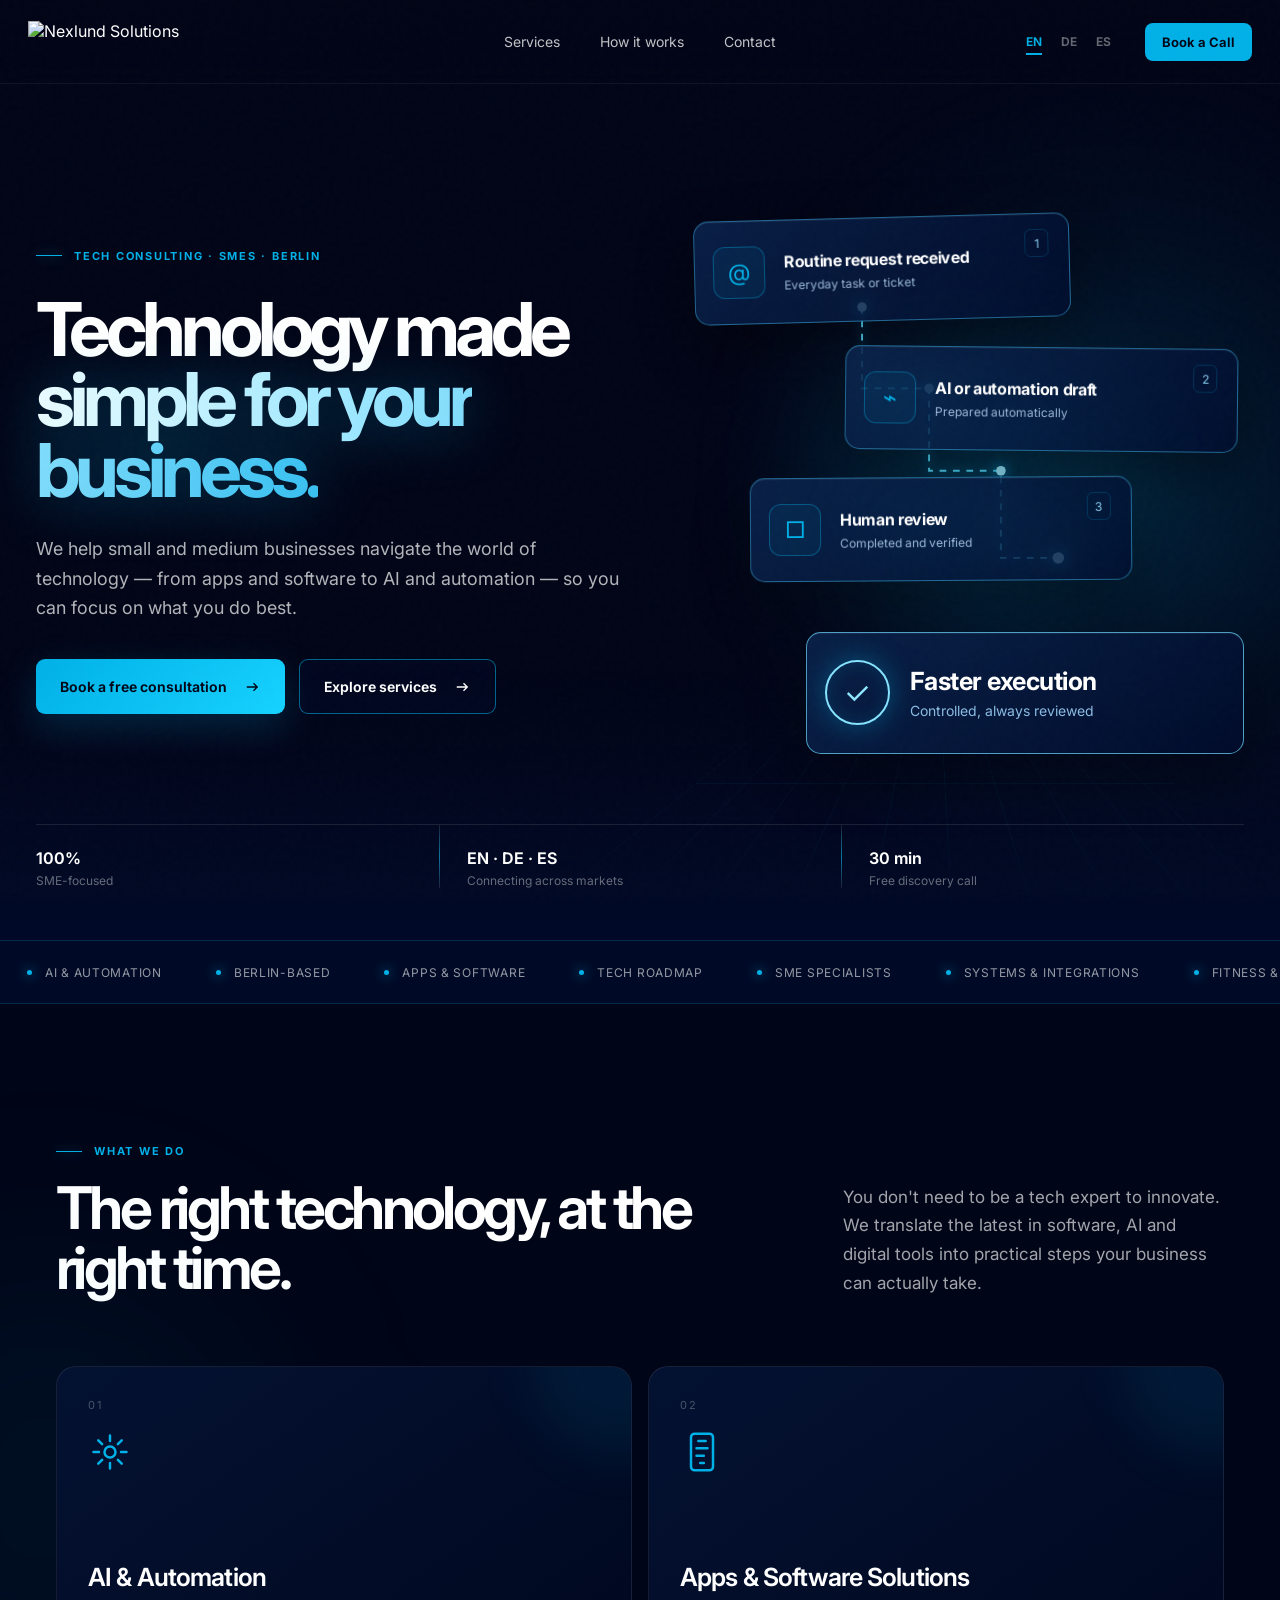
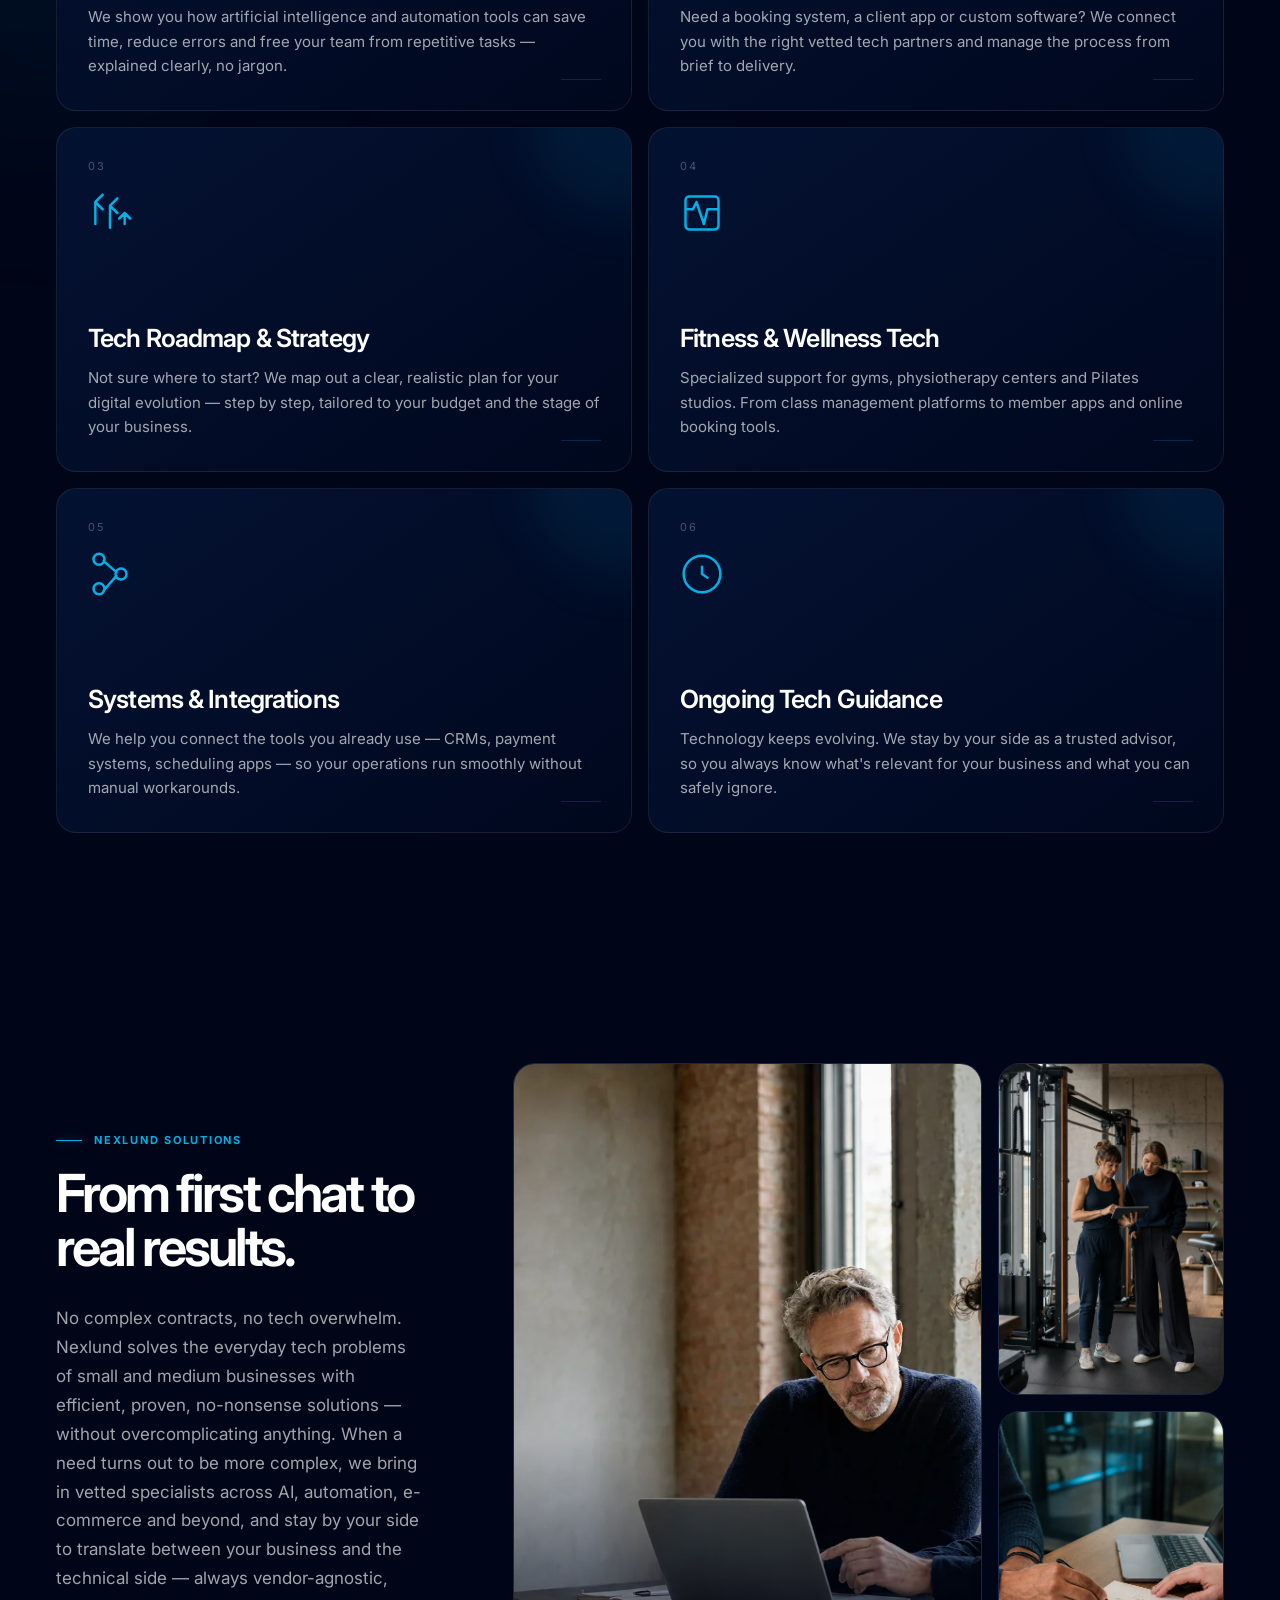
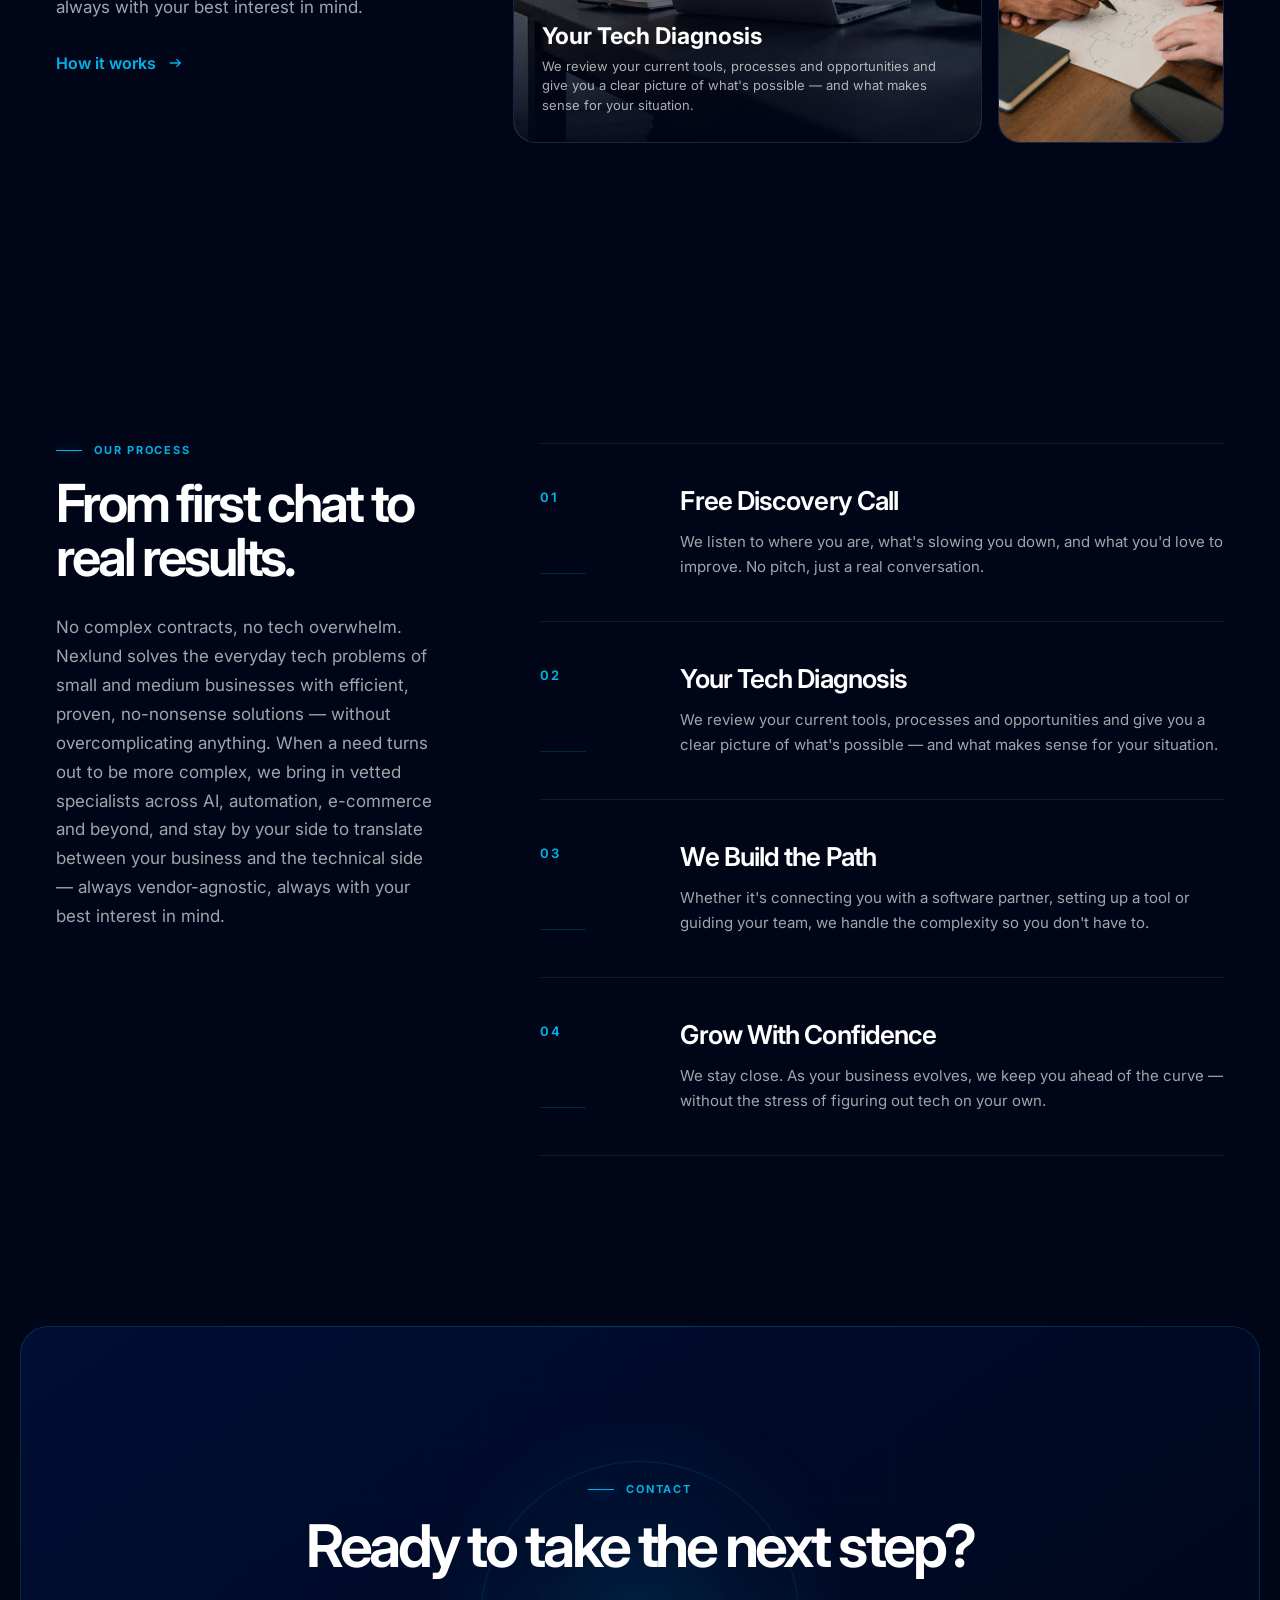
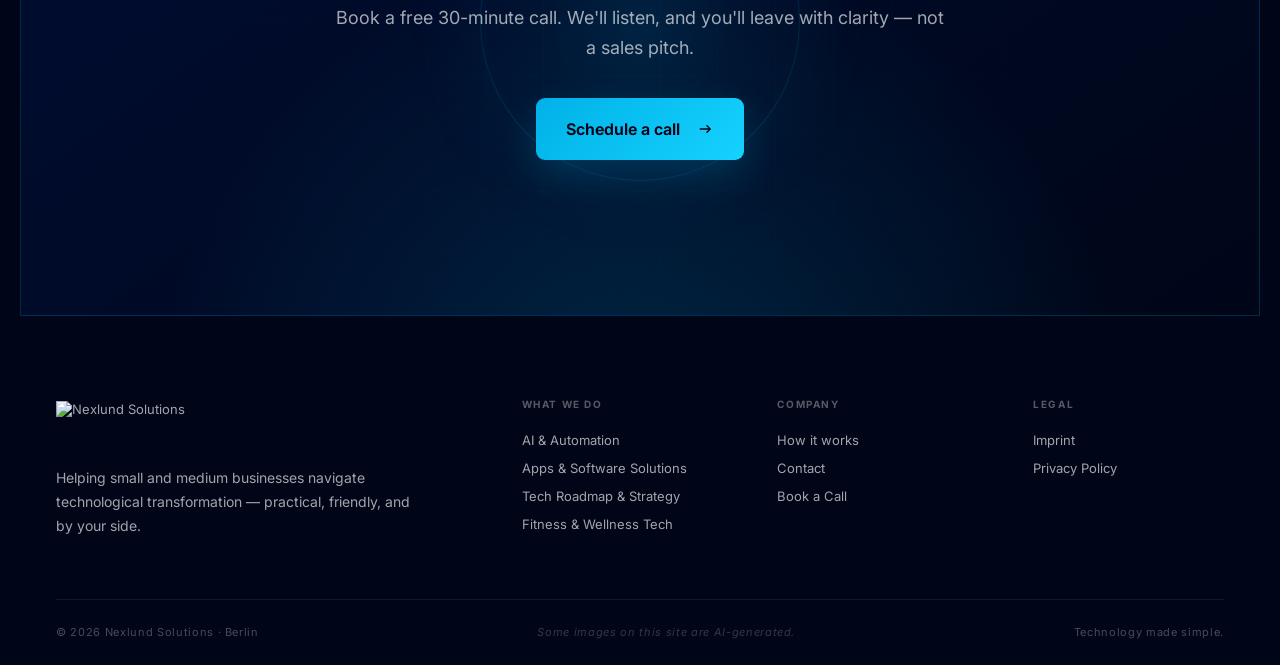
==== index.html @ fe83848e "Update index.html" ====
<!doctype html>
<html lang="en">
  <head>
    <!-- Single-file build: all redesign assets are embedded; the original repository logo remains at Images/Logo Nexlund.png. -->
    <meta charset="UTF-8" />
    <meta name="viewport" content="width=device-width, initial-scale=1.0" />
    <title>Nexlund Solutions — Technology made simple for your business.</title>
    <meta name="description" content="Tech consulting for small and medium businesses. From AI and automation to apps and software, we make technology simple for your business." />
    <meta property="og:type" content="website" />
    <meta property="og:url" content="https://www.nexlund.com/" />
    <meta property="og:title" content="Nexlund Solutions — Technology made simple for your business." />
    <meta property="og:description" content="We help small and medium businesses navigate the world of technology — from apps and software to AI and automation." />
    <meta property="og:image" content="https://www.nexlund.com/Images/Logo Nexlund.png" />
    <meta name="twitter:card" content="summary_large_image" />
    <meta name="twitter:image" content="https://www.nexlund.com/Images/Logo Nexlund.png" />
    <meta name="theme-color" content="#000517" />
    <link rel="icon" href="Images/Logo Nexlund.png" type="image/png" />
    <link rel="apple-touch-icon" href="Images/Logo Nexlund.png" />
    <link rel="preconnect" href="https://fonts.googleapis.com" />
    <link rel="preconnect" href="https://fonts.gstatic.com" crossorigin />
    <link href="https://fonts.googleapis.com/css2?family=Inter:wght@400;500;600;700&display=swap" rel="stylesheet" />
    <script type="module">
var e=(e,t)=>()=>(t||(e((t={exports:{}}).exports,t),e=null),t.exports);(function(){let e=document.createElement(`link`).relList;if(e&&e.supports&&e.supports(`modulepreload`))return;for(let e of document.querySelectorAll(`link[rel="modulepreload"]`))n(e);new MutationObserver(e=>{for(let t of e)if(t.type===`childList`)for(let e of t.addedNodes)e.tagName===`LINK`&&e.rel===`modulepreload`&&n(e)}).observe(document,{childList:!0,subtree:!0});function t(e){let t={};return e.integrity&&(t.integrity=e.integrity),e.referrerPolicy&&(t.referrerPolicy=e.referrerPolicy),e.crossOrigin===`use-credentials`?t.credentials=`include`:e.crossOrigin===`anonymous`?t.credentials=`omit`:t.credentials=`same-origin`,t}function n(e){if(e.ep)return;e.ep=!0;let n=t(e);fetch(e.href,n)}})();var t=e((e=>{var t=Symbol.for(`react.transitional.element`),n=Symbol.for(`react.portal`),r=Symbol.for(`react.fragment`),i=Symbol.for(`react.strict_mode`),a=Symbol.for(`react.profiler`),o=Symbol.for(`react.consumer`),s=Symbol.for(`react.context`),c=Symbol.for(`react.forward_ref`),l=Symbol.for(`react.suspense`),u=Symbol.for(`react.memo`),d=Symbol.for(`react.lazy`),f=Symbol.for(`react.activity`),p=Symbol.iterator;function m(e){return typeof e!=`object`||!e?null:(e=p&&e[p]||e[`@@iterator`],typeof e==`function`?e:null)}var h={isMounted:function(){return!1},enqueueForceUpdate:function(){},enqueueReplaceState:function(){},enqueueSetState:function(){}},g=Object.assign,_={};function v(e,t,n){this.props=e,this.context=t,this.refs=_,this.updater=n||h}v.prototype.isReactComponent={},v.prototype.setState=function(e,t){if(typeof e!=`object`&&typeof e!=`function`&&e!=null)throw Error(`takes an object of state variables to update or a function which returns an object of state variables.`);this.updater.enqueueSetState(this,e,t,`setState`)},v.prototype.forceUpdate=function(e){this.updater.enqueueForceUpdate(this,e,`forceUpdate`)};function y(){}y.prototype=v.prototype;function b(e,t,n){this.props=e,this.context=t,this.refs=_,this.updater=n||h}var x=b.prototype=new y;x.constructor=b,g(x,v.prototype),x.isPureReactComponent=!0;var ee=Array.isArray;function te(){}var S={H:null,A:null,T:null,S:null},ne=Object.prototype.hasOwnProperty;function re(e,n,r){var i=r.ref;return{$$typeof:t,type:e,key:n,ref:i===void 0?null:i,props:r}}function ie(e,t){return re(e.type,t,e.props)}function C(e){return typeof e==`object`&&!!e&&e.$$typeof===t}function ae(e){var t={"=":`=0`,":":`=2`};return`$`+e.replace(/[=:]/g,function(e){return t[e]})}var oe=/\/+/g;function se(e,t){return typeof e==`object`&&e&&e.key!=null?ae(``+e.key):t.toString(36)}function ce(e){switch(e.status){case`fulfilled`:return e.value;case`rejected`:throw e.reason;default:switch(typeof e.status==`string`?e.then(te,te):(e.status=`pending`,e.then(function(t){e.status===`pending`&&(e.status=`fulfilled`,e.value=t)},function(t){e.status===`pending`&&(e.status=`rejected`,e.reason=t)})),e.status){case`fulfilled`:return e.value;case`rejected`:throw e.reason}}throw e}function le(e,r,i,a,o){var s=typeof e;(s===`undefined`||s===`boolean`)&&(e=null);var c=!1;if(e===null)c=!0;else switch(s){case`bigint`:case`string`:case`number`:c=!0;break;case`object`:switch(e.$$typeof){case t:case n:c=!0;break;case d:return c=e._init,le(c(e._payload),r,i,a,o)}}if(c)return o=o(e),c=a===``?`.`+se(e,0):a,ee(o)?(i=``,c!=null&&(i=c.replace(oe,`$&/`)+`/`),le(o,r,i,``,function(e){return e})):o!=null&&(C(o)&&(o=ie(o,i+(o.key==null||e&&e.key===o.key?``:(``+o.key).replace(oe,`$&/`)+`/`)+c)),r.push(o)),1;c=0;var l=a===``?`.`:a+`:`;if(ee(e))for(var u=0;u<e.length;u++)a=e[u],s=l+se(a,u),c+=le(a,r,i,s,o);else if(u=m(e),typeof u==`function`)for(e=u.call(e),u=0;!(a=e.next()).done;)a=a.value,s=l+se(a,u++),c+=le(a,r,i,s,o);else if(s===`object`){if(typeof e.then==`function`)return le(ce(e),r,i,a,o);throw r=String(e),Error(`Objects are not valid as a React child (found: `+(r===`[object Object]`?`object with keys {`+Object.keys(e).join(`, `)+`}`:r)+`). If you meant to render a collection of children, use an array instead.`)}return c}function ue(e,t,n){if(e==null)return e;var r=[],i=0;return le(e,r,``,``,function(e){return t.call(n,e,i++)}),r}function de(e){if(e._status===-1){var t=e._result;t=t(),t.then(function(t){(e._status===0||e._status===-1)&&(e._status=1,e._result=t)},function(t){(e._status===0||e._status===-1)&&(e._status=2,e._result=t)}),e._status===-1&&(e._status=0,e._result=t)}if(e._status===1)return e._result.default;throw e._result}var w=typeof reportError==`function`?reportError:function(e){if(typeof window==`object`&&typeof window.ErrorEvent==`function`){var t=new window.ErrorEvent(`error`,{bubbles:!0,cancelable:!0,message:typeof e==`object`&&e&&typeof e.message==`string`?String(e.message):String(e),error:e});if(!window.dispatchEvent(t))return}else if(typeof process==`object`&&typeof process.emit==`function`){process.emit(`uncaughtException`,e);return}console.error(e)},T={map:ue,forEach:function(e,t,n){ue(e,function(){t.apply(this,arguments)},n)},count:function(e){var t=0;return ue(e,function(){t++}),t},toArray:function(e){return ue(e,function(e){return e})||[]},only:function(e){if(!C(e))throw Error(`React.Children.only expected to receive a single React element child.`);return e}};e.Activity=f,e.Children=T,e.Component=v,e.Fragment=r,e.Profiler=a,e.PureComponent=b,e.StrictMode=i,e.Suspense=l,e.__CLIENT_INTERNALS_DO_NOT_USE_OR_WARN_USERS_THEY_CANNOT_UPGRADE=S,e.__COMPILER_RUNTIME={__proto__:null,c:function(e){return S.H.useMemoCache(e)}},e.cache=function(e){return function(){return e.apply(null,arguments)}},e.cacheSignal=function(){return null},e.cloneElement=function(e,t,n){if(e==null)throw Error(`The argument must be a React element, but you passed `+e+`.`);var r=g({},e.props),i=e.key;if(t!=null)for(a in t.key!==void 0&&(i=``+t.key),t)!ne.call(t,a)||a===`key`||a===`__self`||a===`__source`||a===`ref`&&t.ref===void 0||(r[a]=t[a]);var a=arguments.length-2;if(a===1)r.children=n;else if(1<a){for(var o=Array(a),s=0;s<a;s++)o[s]=arguments[s+2];r.children=o}return re(e.type,i,r)},e.createContext=function(e){return e={$$typeof:s,_currentValue:e,_currentValue2:e,_threadCount:0,Provider:null,Consumer:null},e.Provider=e,e.Consumer={$$typeof:o,_context:e},e},e.createElement=function(e,t,n){var r,i={},a=null;if(t!=null)for(r in t.key!==void 0&&(a=``+t.key),t)ne.call(t,r)&&r!==`key`&&r!==`__self`&&r!==`__source`&&(i[r]=t[r]);var o=arguments.length-2;if(o===1)i.children=n;else if(1<o){for(var s=Array(o),c=0;c<o;c++)s[c]=arguments[c+2];i.children=s}if(e&&e.defaultProps)for(r in o=e.defaultProps,o)i[r]===void 0&&(i[r]=o[r]);return re(e,a,i)},e.createRef=function(){return{current:null}},e.forwardRef=function(e){return{$$typeof:c,render:e}},e.isValidElement=C,e.lazy=function(e){return{$$typeof:d,_payload:{_status:-1,_result:e},_init:de}},e.memo=function(e,t){return{$$typeof:u,type:e,compare:t===void 0?null:t}},e.startTransition=function(e){var t=S.T,n={};S.T=n;try{var r=e(),i=S.S;i!==null&&i(n,r),typeof r==`object`&&r&&typeof r.then==`function`&&r.then(te,w)}catch(e){w(e)}finally{t!==null&&n.types!==null&&(t.types=n.types),S.T=t}},e.unstable_useCacheRefresh=function(){return S.H.useCacheRefresh()},e.use=function(e){return S.H.use(e)},e.useActionState=function(e,t,n){return S.H.useActionState(e,t,n)},e.useCallback=function(e,t){return S.H.useCallback(e,t)},e.useContext=function(e){return S.H.useContext(e)},e.useDebugValue=function(){},e.useDeferredValue=function(e,t){return S.H.useDeferredValue(e,t)},e.useEffect=function(e,t){return S.H.useEffect(e,t)},e.useEffectEvent=function(e){return S.H.useEffectEvent(e)},e.useId=function(){return S.H.useId()},e.useImperativeHandle=function(e,t,n){return S.H.useImperativeHandle(e,t,n)},e.useInsertionEffect=function(e,t){return S.H.useInsertionEffect(e,t)},e.useLayoutEffect=function(e,t){return S.H.useLayoutEffect(e,t)},e.useMemo=function(e,t){return S.H.useMemo(e,t)},e.useOptimistic=function(e,t){return S.H.useOptimistic(e,t)},e.useReducer=function(e,t,n){return S.H.useReducer(e,t,n)},e.useRef=function(e){return S.H.useRef(e)},e.useState=function(e){return S.H.useState(e)},e.useSyncExternalStore=function(e,t,n){return S.H.useSyncExternalStore(e,t,n)},e.useTransition=function(){return S.H.useTransition()},e.version=`19.2.6`})),n=e(((e,n)=>{n.exports=t()})),r=e((e=>{function t(e,t){var n=e.length;e.push(t);a:for(;0<n;){var r=n-1>>>1,a=e[r];if(0<i(a,t))e[r]=t,e[n]=a,n=r;else break a}}function n(e){return e.length===0?null:e[0]}function r(e){if(e.length===0)return null;var t=e[0],n=e.pop();if(n!==t){e[0]=n;a:for(var r=0,a=e.length,o=a>>>1;r<o;){var s=2*(r+1)-1,c=e[s],l=s+1,u=e[l];if(0>i(c,n))l<a&&0>i(u,c)?(e[r]=u,e[l]=n,r=l):(e[r]=c,e[s]=n,r=s);else if(l<a&&0>i(u,n))e[r]=u,e[l]=n,r=l;else break a}}return t}function i(e,t){var n=e.sortIndex-t.sortIndex;return n===0?e.id-t.id:n}if(e.unstable_now=void 0,typeof performance==`object`&&typeof performance.now==`function`){var a=performance;e.unstable_now=function(){return a.now()}}else{var o=Date,s=o.now();e.unstable_now=function(){return o.now()-s}}var c=[],l=[],u=1,d=null,f=3,p=!1,m=!1,h=!1,g=!1,_=typeof setTimeout==`function`?setTimeout:null,v=typeof clearTimeout==`function`?clearTimeout:null,y=typeof setImmediate<`u`?setImmediate:null;function b(e){for(var i=n(l);i!==null;){if(i.callback===null)r(l);else if(i.startTime<=e)r(l),i.sortIndex=i.expirationTime,t(c,i);else break;i=n(l)}}function x(e){if(h=!1,b(e),!m)if(n(c)!==null)m=!0,ee||(ee=!0,C());else{var t=n(l);t!==null&&se(x,t.startTime-e)}}var ee=!1,te=-1,S=5,ne=-1;function re(){return g?!0:!(e.unstable_now()-ne<S)}function ie(){if(g=!1,ee){var t=e.unstable_now();ne=t;var i=!0;try{a:{m=!1,h&&(h=!1,v(te),te=-1),p=!0;var a=f;try{b:{for(b(t),d=n(c);d!==null&&!(d.expirationTime>t&&re());){var o=d.callback;if(typeof o==`function`){d.callback=null,f=d.priorityLevel;var s=o(d.expirationTime<=t);if(t=e.unstable_now(),typeof s==`function`){d.callback=s,b(t),i=!0;break b}d===n(c)&&r(c),b(t)}else r(c);d=n(c)}if(d!==null)i=!0;else{var u=n(l);u!==null&&se(x,u.startTime-t),i=!1}}break a}finally{d=null,f=a,p=!1}i=void 0}}finally{i?C():ee=!1}}}var C;if(typeof y==`function`)C=function(){y(ie)};else if(typeof MessageChannel<`u`){var ae=new MessageChannel,oe=ae.port2;ae.port1.onmessage=ie,C=function(){oe.postMessage(null)}}else C=function(){_(ie,0)};function se(t,n){te=_(function(){t(e.unstable_now())},n)}e.unstable_IdlePriority=5,e.unstable_ImmediatePriority=1,e.unstable_LowPriority=4,e.unstable_NormalPriority=3,e.unstable_Profiling=null,e.unstable_UserBlockingPriority=2,e.unstable_cancelCallback=function(e){e.callback=null},e.unstable_forceFrameRate=function(e){0>e||125<e?console.error(`forceFrameRate takes a positive int between 0 and 125, forcing frame rates higher than 125 fps is not supported`):S=0<e?Math.floor(1e3/e):5},e.unstable_getCurrentPriorityLevel=function(){return f},e.unstable_next=function(e){switch(f){case 1:case 2:case 3:var t=3;break;default:t=f}var n=f;f=t;try{return e()}finally{f=n}},e.unstable_requestPaint=function(){g=!0},e.unstable_runWithPriority=function(e,t){switch(e){case 1:case 2:case 3:case 4:case 5:break;default:e=3}var n=f;f=e;try{return t()}finally{f=n}},e.unstable_scheduleCallback=function(r,i,a){var o=e.unstable_now();switch(typeof a==`object`&&a?(a=a.delay,a=typeof a==`number`&&0<a?o+a:o):a=o,r){case 1:var s=-1;break;case 2:s=250;break;case 5:s=1073741823;break;case 4:s=1e4;break;default:s=5e3}return s=a+s,r={id:u++,callback:i,priorityLevel:r,startTime:a,expirationTime:s,sortIndex:-1},a>o?(r.sortIndex=a,t(l,r),n(c)===null&&r===n(l)&&(h?(v(te),te=-1):h=!0,se(x,a-o))):(r.sortIndex=s,t(c,r),m||p||(m=!0,ee||(ee=!0,C()))),r},e.unstable_shouldYield=re,e.unstable_wrapCallback=function(e){var t=f;return function(){var n=f;f=t;try{return e.apply(this,arguments)}finally{f=n}}}})),i=e(((e,t)=>{t.exports=r()})),a=e((e=>{var t=n();function r(e){var t=`https://react.dev/errors/`+e;if(1<arguments.length){t+=`?args[]=`+encodeURIComponent(arguments[1]);for(var n=2;n<arguments.length;n++)t+=`&args[]=`+encodeURIComponent(arguments[n])}return`Minified React error #`+e+`; visit `+t+` for the full message or use the non-minified dev environment for full errors and additional helpful warnings.`}function i(){}var a={d:{f:i,r:function(){throw Error(r(522))},D:i,C:i,L:i,m:i,X:i,S:i,M:i},p:0,findDOMNode:null},o=Symbol.for(`react.portal`);function s(e,t,n){var r=3<arguments.length&&arguments[3]!==void 0?arguments[3]:null;return{$$typeof:o,key:r==null?null:``+r,children:e,containerInfo:t,implementation:n}}var c=t.__CLIENT_INTERNALS_DO_NOT_USE_OR_WARN_USERS_THEY_CANNOT_UPGRADE;function l(e,t){if(e===`font`)return``;if(typeof t==`string`)return t===`use-credentials`?t:``}e.__DOM_INTERNALS_DO_NOT_USE_OR_WARN_USERS_THEY_CANNOT_UPGRADE=a,e.createPortal=function(e,t){var n=2<arguments.length&&arguments[2]!==void 0?arguments[2]:null;if(!t||t.nodeType!==1&&t.nodeType!==9&&t.nodeType!==11)throw Error(r(299));return s(e,t,null,n)},e.flushSync=function(e){var t=c.T,n=a.p;try{if(c.T=null,a.p=2,e)return e()}finally{c.T=t,a.p=n,a.d.f()}},e.preconnect=function(e,t){typeof e==`string`&&(t?(t=t.crossOrigin,t=typeof t==`string`?t===`use-credentials`?t:``:void 0):t=null,a.d.C(e,t))},e.prefetchDNS=function(e){typeof e==`string`&&a.d.D(e)},e.preinit=function(e,t){if(typeof e==`string`&&t&&typeof t.as==`string`){var n=t.as,r=l(n,t.crossOrigin),i=typeof t.integrity==`string`?t.integrity:void 0,o=typeof t.fetchPriority==`string`?t.fetchPriority:void 0;n===`style`?a.d.S(e,typeof t.precedence==`string`?t.precedence:void 0,{crossOrigin:r,integrity:i,fetchPriority:o}):n===`script`&&a.d.X(e,{crossOrigin:r,integrity:i,fetchPriority:o,nonce:typeof t.nonce==`string`?t.nonce:void 0})}},e.preinitModule=function(e,t){if(typeof e==`string`)if(typeof t==`object`&&t){if(t.as==null||t.as===`script`){var n=l(t.as,t.crossOrigin);a.d.M(e,{crossOrigin:n,integrity:typeof t.integrity==`string`?t.integrity:void 0,nonce:typeof t.nonce==`string`?t.nonce:void 0})}}else t??a.d.M(e)},e.preload=function(e,t){if(typeof e==`string`&&typeof t==`object`&&t&&typeof t.as==`string`){var n=t.as,r=l(n,t.crossOrigin);a.d.L(e,n,{crossOrigin:r,integrity:typeof t.integrity==`string`?t.integrity:void 0,nonce:typeof t.nonce==`string`?t.nonce:void 0,type:typeof t.type==`string`?t.type:void 0,fetchPriority:typeof t.fetchPriority==`string`?t.fetchPriority:void 0,referrerPolicy:typeof t.referrerPolicy==`string`?t.referrerPolicy:void 0,imageSrcSet:typeof t.imageSrcSet==`string`?t.imageSrcSet:void 0,imageSizes:typeof t.imageSizes==`string`?t.imageSizes:void 0,media:typeof t.media==`string`?t.media:void 0})}},e.preloadModule=function(e,t){if(typeof e==`string`)if(t){var n=l(t.as,t.crossOrigin);a.d.m(e,{as:typeof t.as==`string`&&t.as!==`script`?t.as:void 0,crossOrigin:n,integrity:typeof t.integrity==`string`?t.integrity:void 0})}else a.d.m(e)},e.requestFormReset=function(e){a.d.r(e)},e.unstable_batchedUpdates=function(e,t){return e(t)},e.useFormState=function(e,t,n){return c.H.useFormState(e,t,n)},e.useFormStatus=function(){return c.H.useHostTransitionStatus()},e.version=`19.2.6`})),o=e(((e,t)=>{function n(){if(!(typeof __REACT_DEVTOOLS_GLOBAL_HOOK__>`u`||typeof __REACT_DEVTOOLS_GLOBAL_HOOK__.checkDCE!=`function`))try{__REACT_DEVTOOLS_GLOBAL_HOOK__.checkDCE(n)}catch(e){console.error(e)}}n(),t.exports=a()})),s=e((e=>{var t=i(),r=n(),a=o();function s(e){var t=`https://react.dev/errors/`+e;if(1<arguments.length){t+=`?args[]=`+encodeURIComponent(arguments[1]);for(var n=2;n<arguments.length;n++)t+=`&args[]=`+encodeURIComponent(arguments[n])}return`Minified React error #`+e+`; visit `+t+` for the full message or use the non-minified dev environment for full errors and additional helpful warnings.`}function c(e){return!(!e||e.nodeType!==1&&e.nodeType!==9&&e.nodeType!==11)}function l(e){var t=e,n=e;if(e.alternate)for(;t.return;)t=t.return;else{e=t;do t=e,t.flags&4098&&(n=t.return),e=t.return;while(e)}return t.tag===3?n:null}function u(e){if(e.tag===13){var t=e.memoizedState;if(t===null&&(e=e.alternate,e!==null&&(t=e.memoizedState)),t!==null)return t.dehydrated}return null}function d(e){if(e.tag===31){var t=e.memoizedState;if(t===null&&(e=e.alternate,e!==null&&(t=e.memoizedState)),t!==null)return t.dehydrated}return null}function f(e){if(l(e)!==e)throw Error(s(188))}function p(e){var t=e.alternate;if(!t){if(t=l(e),t===null)throw Error(s(188));return t===e?e:null}for(var n=e,r=t;;){var i=n.return;if(i===null)break;var a=i.alternate;if(a===null){if(r=i.return,r!==null){n=r;continue}break}if(i.child===a.child){for(a=i.child;a;){if(a===n)return f(i),e;if(a===r)return f(i),t;a=a.sibling}throw Error(s(188))}if(n.return!==r.return)n=i,r=a;else{for(var o=!1,c=i.child;c;){if(c===n){o=!0,n=i,r=a;break}if(c===r){o=!0,r=i,n=a;break}c=c.sibling}if(!o){for(c=a.child;c;){if(c===n){o=!0,n=a,r=i;break}if(c===r){o=!0,r=a,n=i;break}c=c.sibling}if(!o)throw Error(s(189))}}if(n.alternate!==r)throw Error(s(190))}if(n.tag!==3)throw Error(s(188));return n.stateNode.current===n?e:t}function m(e){var t=e.tag;if(t===5||t===26||t===27||t===6)return e;for(e=e.child;e!==null;){if(t=m(e),t!==null)return t;e=e.sibling}return null}var h=Object.assign,g=Symbol.for(`react.element`),_=Symbol.for(`react.transitional.element`),v=Symbol.for(`react.portal`),y=Symbol.for(`react.fragment`),b=Symbol.for(`react.strict_mode`),x=Symbol.for(`react.profiler`),ee=Symbol.for(`react.consumer`),te=Symbol.for(`react.context`),S=Symbol.for(`react.forward_ref`),ne=Symbol.for(`react.suspense`),re=Symbol.for(`react.suspense_list`),ie=Symbol.for(`react.memo`),C=Symbol.for(`react.lazy`),ae=Symbol.for(`react.activity`),oe=Symbol.for(`react.memo_cache_sentinel`),se=Symbol.iterator;function ce(e){return typeof e!=`object`||!e?null:(e=se&&e[se]||e[`@@iterator`],typeof e==`function`?e:null)}var le=Symbol.for(`react.client.reference`);function ue(e){if(e==null)return null;if(typeof e==`function`)return e.$$typeof===le?null:e.displayName||e.name||null;if(typeof e==`string`)return e;switch(e){case y:return`Fragment`;case x:return`Profiler`;case b:return`StrictMode`;case ne:return`Suspense`;case re:return`SuspenseList`;case ae:return`Activity`}if(typeof e==`object`)switch(e.$$typeof){case v:return`Portal`;case te:return e.displayName||`Context`;case ee:return(e._context.displayName||`Context`)+`.Consumer`;case S:var t=e.render;return e=e.displayName,e||=(e=t.displayName||t.name||``,e===``?`ForwardRef`:`ForwardRef(`+e+`)`),e;case ie:return t=e.displayName||null,t===null?ue(e.type)||`Memo`:t;case C:t=e._payload,e=e._init;try{return ue(e(t))}catch{}}return null}var de=Array.isArray,w=r.__CLIENT_INTERNALS_DO_NOT_USE_OR_WARN_USERS_THEY_CANNOT_UPGRADE,T=a.__DOM_INTERNALS_DO_NOT_USE_OR_WARN_USERS_THEY_CANNOT_UPGRADE,fe={pending:!1,data:null,method:null,action:null},pe=[],me=-1;function he(e){return{current:e}}function E(e){0>me||(e.current=pe[me],pe[me]=null,me--)}function D(e,t){me++,pe[me]=e.current,e.current=t}var ge=he(null),_e=he(null),ve=he(null),ye=he(null);function be(e,t){switch(D(ve,t),D(_e,e),D(ge,null),t.nodeType){case 9:case 11:e=(e=t.documentElement)&&(e=e.namespaceURI)?Vd(e):0;break;default:if(e=t.tagName,t=t.namespaceURI)t=Vd(t),e=Hd(t,e);else switch(e){case`svg`:e=1;break;case`math`:e=2;break;default:e=0}}E(ge),D(ge,e)}function xe(){E(ge),E(_e),E(ve)}function Se(e){e.memoizedState!==null&&D(ye,e);var t=ge.current,n=Hd(t,e.type);t!==n&&(D(_e,e),D(ge,n))}function Ce(e){_e.current===e&&(E(ge),E(_e)),ye.current===e&&(E(ye),Qf._currentValue=fe)}var we,Te;function Ee(e){if(we===void 0)try{throw Error()}catch(e){var t=e.stack.trim().match(/\n( *(at )?)/);we=t&&t[1]||``,Te=-1<e.stack.indexOf(`
    at`)?` (<anonymous>)`:-1<e.stack.indexOf(`@`)?`@unknown:0:0`:``}return`
`+we+e+Te}var De=!1;function Oe(e,t){if(!e||De)return``;De=!0;var n=Error.prepareStackTrace;Error.prepareStackTrace=void 0;try{var r={DetermineComponentFrameRoot:function(){try{if(t){var n=function(){throw Error()};if(Object.defineProperty(n.prototype,`props`,{set:function(){throw Error()}}),typeof Reflect==`object`&&Reflect.construct){try{Reflect.construct(n,[])}catch(e){var r=e}Reflect.construct(e,[],n)}else{try{n.call()}catch(e){r=e}e.call(n.prototype)}}else{try{throw Error()}catch(e){r=e}(n=e())&&typeof n.catch==`function`&&n.catch(function(){})}}catch(e){if(e&&r&&typeof e.stack==`string`)return[e.stack,r.stack]}return[null,null]}};r.DetermineComponentFrameRoot.displayName=`DetermineComponentFrameRoot`;var i=Object.getOwnPropertyDescriptor(r.DetermineComponentFrameRoot,`name`);i&&i.configurable&&Object.defineProperty(r.DetermineComponentFrameRoot,`name`,{value:`DetermineComponentFrameRoot`});var a=r.DetermineComponentFrameRoot(),o=a[0],s=a[1];if(o&&s){var c=o.split(`
`),l=s.split(`
`);for(i=r=0;r<c.length&&!c[r].includes(`DetermineComponentFrameRoot`);)r++;for(;i<l.length&&!l[i].includes(`DetermineComponentFrameRoot`);)i++;if(r===c.length||i===l.length)for(r=c.length-1,i=l.length-1;1<=r&&0<=i&&c[r]!==l[i];)i--;for(;1<=r&&0<=i;r--,i--)if(c[r]!==l[i]){if(r!==1||i!==1)do if(r--,i--,0>i||c[r]!==l[i]){var u=`
`+c[r].replace(` at new `,` at `);return e.displayName&&u.includes(`<anonymous>`)&&(u=u.replace(`<anonymous>`,e.displayName)),u}while(1<=r&&0<=i);break}}}finally{De=!1,Error.prepareStackTrace=n}return(n=e?e.displayName||e.name:``)?Ee(n):``}function ke(e,t){switch(e.tag){case 26:case 27:case 5:return Ee(e.type);case 16:return Ee(`Lazy`);case 13:return e.child!==t&&t!==null?Ee(`Suspense Fallback`):Ee(`Suspense`);case 19:return Ee(`SuspenseList`);case 0:case 15:return Oe(e.type,!1);case 11:return Oe(e.type.render,!1);case 1:return Oe(e.type,!0);case 31:return Ee(`Activity`);default:return``}}function Ae(e){try{var t=``,n=null;do t+=ke(e,n),n=e,e=e.return;while(e);return t}catch(e){return`
Error generating stack: `+e.message+`
`+e.stack}}var je=Object.prototype.hasOwnProperty,Me=t.unstable_scheduleCallback,Ne=t.unstable_cancelCallback,Pe=t.unstable_shouldYield,Fe=t.unstable_requestPaint,Ie=t.unstable_now,Le=t.unstable_getCurrentPriorityLevel,Re=t.unstable_ImmediatePriority,ze=t.unstable_UserBlockingPriority,Be=t.unstable_NormalPriority,Ve=t.unstable_LowPriority,He=t.unstable_IdlePriority,Ue=t.log,We=t.unstable_setDisableYieldValue,Ge=null,Ke=null;function qe(e){if(typeof Ue==`function`&&We(e),Ke&&typeof Ke.setStrictMode==`function`)try{Ke.setStrictMode(Ge,e)}catch{}}var Je=Math.clz32?Math.clz32:Ze,Ye=Math.log,Xe=Math.LN2;function Ze(e){return e>>>=0,e===0?32:31-(Ye(e)/Xe|0)|0}var Qe=256,$e=262144,et=4194304;function tt(e){var t=e&42;if(t!==0)return t;switch(e&-e){case 1:return 1;case 2:return 2;case 4:return 4;case 8:return 8;case 16:return 16;case 32:return 32;case 64:return 64;case 128:return 128;case 256:case 512:case 1024:case 2048:case 4096:case 8192:case 16384:case 32768:case 65536:case 131072:return e&261888;case 262144:case 524288:case 1048576:case 2097152:return e&3932160;case 4194304:case 8388608:case 16777216:case 33554432:return e&62914560;case 67108864:return 67108864;case 134217728:return 134217728;case 268435456:return 268435456;case 536870912:return 536870912;case 1073741824:return 0;default:return e}}function nt(e,t,n){var r=e.pendingLanes;if(r===0)return 0;var i=0,a=e.suspendedLanes,o=e.pingedLanes;e=e.warmLanes;var s=r&134217727;return s===0?(s=r&~a,s===0?o===0?n||(n=r&~e,n!==0&&(i=tt(n))):i=tt(o):i=tt(s)):(r=s&~a,r===0?(o&=s,o===0?n||(n=s&~e,n!==0&&(i=tt(n))):i=tt(o)):i=tt(r)),i===0?0:t!==0&&t!==i&&(t&a)===0&&(a=i&-i,n=t&-t,a>=n||a===32&&n&4194048)?t:i}function rt(e,t){return(e.pendingLanes&~(e.suspendedLanes&~e.pingedLanes)&t)===0}function it(e,t){switch(e){case 1:case 2:case 4:case 8:case 64:return t+250;case 16:case 32:case 128:case 256:case 512:case 1024:case 2048:case 4096:case 8192:case 16384:case 32768:case 65536:case 131072:case 262144:case 524288:case 1048576:case 2097152:return t+5e3;case 4194304:case 8388608:case 16777216:case 33554432:return-1;case 67108864:case 134217728:case 268435456:case 536870912:case 1073741824:return-1;default:return-1}}function at(){var e=et;return et<<=1,!(et&62914560)&&(et=4194304),e}function ot(e){for(var t=[],n=0;31>n;n++)t.push(e);return t}function st(e,t){e.pendingLanes|=t,t!==268435456&&(e.suspendedLanes=0,e.pingedLanes=0,e.warmLanes=0)}function ct(e,t,n,r,i,a){var o=e.pendingLanes;e.pendingLanes=n,e.suspendedLanes=0,e.pingedLanes=0,e.warmLanes=0,e.expiredLanes&=n,e.entangledLanes&=n,e.errorRecoveryDisabledLanes&=n,e.shellSuspendCounter=0;var s=e.entanglements,c=e.expirationTimes,l=e.hiddenUpdates;for(n=o&~n;0<n;){var u=31-Je(n),d=1<<u;s[u]=0,c[u]=-1;var f=l[u];if(f!==null)for(l[u]=null,u=0;u<f.length;u++){var p=f[u];p!==null&&(p.lane&=-536870913)}n&=~d}r!==0&&lt(e,r,0),a!==0&&i===0&&e.tag!==0&&(e.suspendedLanes|=a&~(o&~t))}function lt(e,t,n){e.pendingLanes|=t,e.suspendedLanes&=~t;var r=31-Je(t);e.entangledLanes|=t,e.entanglements[r]=e.entanglements[r]|1073741824|n&261930}function ut(e,t){var n=e.entangledLanes|=t;for(e=e.entanglements;n;){var r=31-Je(n),i=1<<r;i&t|e[r]&t&&(e[r]|=t),n&=~i}}function dt(e,t){var n=t&-t;return n=n&42?1:ft(n),(n&(e.suspendedLanes|t))===0?n:0}function ft(e){switch(e){case 2:e=1;break;case 8:e=4;break;case 32:e=16;break;case 256:case 512:case 1024:case 2048:case 4096:case 8192:case 16384:case 32768:case 65536:case 131072:case 262144:case 524288:case 1048576:case 2097152:case 4194304:case 8388608:case 16777216:case 33554432:e=128;break;case 268435456:e=134217728;break;default:e=0}return e}function pt(e){return e&=-e,2<e?8<e?e&134217727?32:268435456:8:2}function mt(){var e=T.p;return e===0?(e=window.event,e===void 0?32:mp(e.type)):e}function ht(e,t){var n=T.p;try{return T.p=e,t()}finally{T.p=n}}var gt=Math.random().toString(36).slice(2),_t=`__reactFiber$`+gt,vt=`__reactProps$`+gt,yt=`__reactContainer$`+gt,bt=`__reactEvents$`+gt,xt=`__reactListeners$`+gt,St=`__reactHandles$`+gt,Ct=`__reactResources$`+gt,wt=`__reactMarker$`+gt;function Tt(e){delete e[_t],delete e[vt],delete e[bt],delete e[xt],delete e[St]}function Et(e){var t=e[_t];if(t)return t;for(var n=e.parentNode;n;){if(t=n[yt]||n[_t]){if(n=t.alternate,t.child!==null||n!==null&&n.child!==null)for(e=df(e);e!==null;){if(n=e[_t])return n;e=df(e)}return t}e=n,n=e.parentNode}return null}function Dt(e){if(e=e[_t]||e[yt]){var t=e.tag;if(t===5||t===6||t===13||t===31||t===26||t===27||t===3)return e}return null}function Ot(e){var t=e.tag;if(t===5||t===26||t===27||t===6)return e.stateNode;throw Error(s(33))}function kt(e){var t=e[Ct];return t||=e[Ct]={hoistableStyles:new Map,hoistableScripts:new Map},t}function O(e){e[wt]=!0}var At=new Set,jt={};function Mt(e,t){Nt(e,t),Nt(e+`Capture`,t)}function Nt(e,t){for(jt[e]=t,e=0;e<t.length;e++)At.add(t[e])}var Pt=RegExp(`^[:A-Z_a-z\\u00C0-\\u00D6\\u00D8-\\u00F6\\u00F8-\\u02FF\\u0370-\\u037D\\u037F-\\u1FFF\\u200C-\\u200D\\u2070-\\u218F\\u2C00-\\u2FEF\\u3001-\\uD7FF\\uF900-\\uFDCF\\uFDF0-\\uFFFD][:A-Z_a-z\\u00C0-\\u00D6\\u00D8-\\u00F6\\u00F8-\\u02FF\\u0370-\\u037D\\u037F-\\u1FFF\\u200C-\\u200D\\u2070-\\u218F\\u2C00-\\u2FEF\\u3001-\\uD7FF\\uF900-\\uFDCF\\uFDF0-\\uFFFD\\-.0-9\\u00B7\\u0300-\\u036F\\u203F-\\u2040]*$`),Ft={},It={};function Lt(e){return je.call(It,e)?!0:je.call(Ft,e)?!1:Pt.test(e)?It[e]=!0:(Ft[e]=!0,!1)}function Rt(e,t,n){if(Lt(t))if(n===null)e.removeAttribute(t);else{switch(typeof n){case`undefined`:case`function`:case`symbol`:e.removeAttribute(t);return;case`boolean`:var r=t.toLowerCase().slice(0,5);if(r!==`data-`&&r!==`aria-`){e.removeAttribute(t);return}}e.setAttribute(t,``+n)}}function zt(e,t,n){if(n===null)e.removeAttribute(t);else{switch(typeof n){case`undefined`:case`function`:case`symbol`:case`boolean`:e.removeAttribute(t);return}e.setAttribute(t,``+n)}}function Bt(e,t,n,r){if(r===null)e.removeAttribute(n);else{switch(typeof r){case`undefined`:case`function`:case`symbol`:case`boolean`:e.removeAttribute(n);return}e.setAttributeNS(t,n,``+r)}}function Vt(e){switch(typeof e){case`bigint`:case`boolean`:case`number`:case`string`:case`undefined`:return e;case`object`:return e;default:return``}}function Ht(e){var t=e.type;return(e=e.nodeName)&&e.toLowerCase()===`input`&&(t===`checkbox`||t===`radio`)}function Ut(e,t,n){var r=Object.getOwnPropertyDescriptor(e.constructor.prototype,t);if(!e.hasOwnProperty(t)&&r!==void 0&&typeof r.get==`function`&&typeof r.set==`function`){var i=r.get,a=r.set;return Object.defineProperty(e,t,{configurable:!0,get:function(){return i.call(this)},set:function(e){n=``+e,a.call(this,e)}}),Object.defineProperty(e,t,{enumerable:r.enumerable}),{getValue:function(){return n},setValue:function(e){n=``+e},stopTracking:function(){e._valueTracker=null,delete e[t]}}}}function Wt(e){if(!e._valueTracker){var t=Ht(e)?`checked`:`value`;e._valueTracker=Ut(e,t,``+e[t])}}function Gt(e){if(!e)return!1;var t=e._valueTracker;if(!t)return!0;var n=t.getValue(),r=``;return e&&(r=Ht(e)?e.checked?`true`:`false`:e.value),e=r,e===n?!1:(t.setValue(e),!0)}function Kt(e){if(e||=typeof document<`u`?document:void 0,e===void 0)return null;try{return e.activeElement||e.body}catch{return e.body}}var qt=/[\n"\\]/g;function Jt(e){return e.replace(qt,function(e){return`\\`+e.charCodeAt(0).toString(16)+` `})}function Yt(e,t,n,r,i,a,o,s){e.name=``,o!=null&&typeof o!=`function`&&typeof o!=`symbol`&&typeof o!=`boolean`?e.type=o:e.removeAttribute(`type`),t==null?o!==`submit`&&o!==`reset`||e.removeAttribute(`value`):o===`number`?(t===0&&e.value===``||e.value!=t)&&(e.value=``+Vt(t)):e.value!==``+Vt(t)&&(e.value=``+Vt(t)),t==null?n==null?r!=null&&e.removeAttribute(`value`):Zt(e,o,Vt(n)):Zt(e,o,Vt(t)),i==null&&a!=null&&(e.defaultChecked=!!a),i!=null&&(e.checked=i&&typeof i!=`function`&&typeof i!=`symbol`),s!=null&&typeof s!=`function`&&typeof s!=`symbol`&&typeof s!=`boolean`?e.name=``+Vt(s):e.removeAttribute(`name`)}function Xt(e,t,n,r,i,a,o,s){if(a!=null&&typeof a!=`function`&&typeof a!=`symbol`&&typeof a!=`boolean`&&(e.type=a),t!=null||n!=null){if(!(a!==`submit`&&a!==`reset`||t!=null)){Wt(e);return}n=n==null?``:``+Vt(n),t=t==null?n:``+Vt(t),s||t===e.value||(e.value=t),e.defaultValue=t}r??=i,r=typeof r!=`function`&&typeof r!=`symbol`&&!!r,e.checked=s?e.checked:!!r,e.defaultChecked=!!r,o!=null&&typeof o!=`function`&&typeof o!=`symbol`&&typeof o!=`boolean`&&(e.name=o),Wt(e)}function Zt(e,t,n){t===`number`&&Kt(e.ownerDocument)===e||e.defaultValue===``+n||(e.defaultValue=``+n)}function Qt(e,t,n,r){if(e=e.options,t){t={};for(var i=0;i<n.length;i++)t[`$`+n[i]]=!0;for(n=0;n<e.length;n++)i=t.hasOwnProperty(`$`+e[n].value),e[n].selected!==i&&(e[n].selected=i),i&&r&&(e[n].defaultSelected=!0)}else{for(n=``+Vt(n),t=null,i=0;i<e.length;i++){if(e[i].value===n){e[i].selected=!0,r&&(e[i].defaultSelected=!0);return}t!==null||e[i].disabled||(t=e[i])}t!==null&&(t.selected=!0)}}function $t(e,t,n){if(t!=null&&(t=``+Vt(t),t!==e.value&&(e.value=t),n==null)){e.defaultValue!==t&&(e.defaultValue=t);return}e.defaultValue=n==null?``:``+Vt(n)}function en(e,t,n,r){if(t==null){if(r!=null){if(n!=null)throw Error(s(92));if(de(r)){if(1<r.length)throw Error(s(93));r=r[0]}n=r}n??=``,t=n}n=Vt(t),e.defaultValue=n,r=e.textContent,r===n&&r!==``&&r!==null&&(e.value=r),Wt(e)}function tn(e,t){if(t){var n=e.firstChild;if(n&&n===e.lastChild&&n.nodeType===3){n.nodeValue=t;return}}e.textContent=t}var nn=new Set(`animationIterationCount aspectRatio borderImageOutset borderImageSlice borderImageWidth boxFlex boxFlexGroup boxOrdinalGroup columnCount columns flex flexGrow flexPositive flexShrink flexNegative flexOrder gridArea gridRow gridRowEnd gridRowSpan gridRowStart gridColumn gridColumnEnd gridColumnSpan gridColumnStart fontWeight lineClamp lineHeight opacity order orphans scale tabSize widows zIndex zoom fillOpacity floodOpacity stopOpacity strokeDasharray strokeDashoffset strokeMiterlimit strokeOpacity strokeWidth MozAnimationIterationCount MozBoxFlex MozBoxFlexGroup MozLineClamp msAnimationIterationCount msFlex msZoom msFlexGrow msFlexNegative msFlexOrder msFlexPositive msFlexShrink msGridColumn msGridColumnSpan msGridRow msGridRowSpan WebkitAnimationIterationCount WebkitBoxFlex WebKitBoxFlexGroup WebkitBoxOrdinalGroup WebkitColumnCount WebkitColumns WebkitFlex WebkitFlexGrow WebkitFlexPositive WebkitFlexShrink WebkitLineClamp`.split(` `));function rn(e,t,n){var r=t.indexOf(`--`)===0;n==null||typeof n==`boolean`||n===``?r?e.setProperty(t,``):t===`float`?e.cssFloat=``:e[t]=``:r?e.setProperty(t,n):typeof n!=`number`||n===0||nn.has(t)?t===`float`?e.cssFloat=n:e[t]=(``+n).trim():e[t]=n+`px`}function an(e,t,n){if(t!=null&&typeof t!=`object`)throw Error(s(62));if(e=e.style,n!=null){for(var r in n)!n.hasOwnProperty(r)||t!=null&&t.hasOwnProperty(r)||(r.indexOf(`--`)===0?e.setProperty(r,``):r===`float`?e.cssFloat=``:e[r]=``);for(var i in t)r=t[i],t.hasOwnProperty(i)&&n[i]!==r&&rn(e,i,r)}else for(var a in t)t.hasOwnProperty(a)&&rn(e,a,t[a])}function on(e){if(e.indexOf(`-`)===-1)return!1;switch(e){case`annotation-xml`:case`color-profile`:case`font-face`:case`font-face-src`:case`font-face-uri`:case`font-face-format`:case`font-face-name`:case`missing-glyph`:return!1;default:return!0}}var sn=new Map([[`acceptCharset`,`accept-charset`],[`htmlFor`,`for`],[`httpEquiv`,`http-equiv`],[`crossOrigin`,`crossorigin`],[`accentHeight`,`accent-height`],[`alignmentBaseline`,`alignment-baseline`],[`arabicForm`,`arabic-form`],[`baselineShift`,`baseline-shift`],[`capHeight`,`cap-height`],[`clipPath`,`clip-path`],[`clipRule`,`clip-rule`],[`colorInterpolation`,`color-interpolation`],[`colorInterpolationFilters`,`color-interpolation-filters`],[`colorProfile`,`color-profile`],[`colorRendering`,`color-rendering`],[`dominantBaseline`,`dominant-baseline`],[`enableBackground`,`enable-background`],[`fillOpacity`,`fill-opacity`],[`fillRule`,`fill-rule`],[`floodColor`,`flood-color`],[`floodOpacity`,`flood-opacity`],[`fontFamily`,`font-family`],[`fontSize`,`font-size`],[`fontSizeAdjust`,`font-size-adjust`],[`fontStretch`,`font-stretch`],[`fontStyle`,`font-style`],[`fontVariant`,`font-variant`],[`fontWeight`,`font-weight`],[`glyphName`,`glyph-name`],[`glyphOrientationHorizontal`,`glyph-orientation-horizontal`],[`glyphOrientationVertical`,`glyph-orientation-vertical`],[`horizAdvX`,`horiz-adv-x`],[`horizOriginX`,`horiz-origin-x`],[`imageRendering`,`image-rendering`],[`letterSpacing`,`letter-spacing`],[`lightingColor`,`lighting-color`],[`markerEnd`,`marker-end`],[`markerMid`,`marker-mid`],[`markerStart`,`marker-start`],[`overlinePosition`,`overline-position`],[`overlineThickness`,`overline-thickness`],[`paintOrder`,`paint-order`],[`panose-1`,`panose-1`],[`pointerEvents`,`pointer-events`],[`renderingIntent`,`rendering-intent`],[`shapeRendering`,`shape-rendering`],[`stopColor`,`stop-color`],[`stopOpacity`,`stop-opacity`],[`strikethroughPosition`,`strikethrough-position`],[`strikethroughThickness`,`strikethrough-thickness`],[`strokeDasharray`,`stroke-dasharray`],[`strokeDashoffset`,`stroke-dashoffset`],[`strokeLinecap`,`stroke-linecap`],[`strokeLinejoin`,`stroke-linejoin`],[`strokeMiterlimit`,`stroke-miterlimit`],[`strokeOpacity`,`stroke-opacity`],[`strokeWidth`,`stroke-width`],[`textAnchor`,`text-anchor`],[`textDecoration`,`text-decoration`],[`textRendering`,`text-rendering`],[`transformOrigin`,`transform-origin`],[`underlinePosition`,`underline-position`],[`underlineThickness`,`underline-thickness`],[`unicodeBidi`,`unicode-bidi`],[`unicodeRange`,`unicode-range`],[`unitsPerEm`,`units-per-em`],[`vAlphabetic`,`v-alphabetic`],[`vHanging`,`v-hanging`],[`vIdeographic`,`v-ideographic`],[`vMathematical`,`v-mathematical`],[`vectorEffect`,`vector-effect`],[`vertAdvY`,`vert-adv-y`],[`vertOriginX`,`vert-origin-x`],[`vertOriginY`,`vert-origin-y`],[`wordSpacing`,`word-spacing`],[`writingMode`,`writing-mode`],[`xmlnsXlink`,`xmlns:xlink`],[`xHeight`,`x-height`]]),cn=/^[\u0000-\u001F ]*j[\r\n\t]*a[\r\n\t]*v[\r\n\t]*a[\r\n\t]*s[\r\n\t]*c[\r\n\t]*r[\r\n\t]*i[\r\n\t]*p[\r\n\t]*t[\r\n\t]*:/i;function ln(e){return cn.test(``+e)?`javascript:throw new Error('React has blocked a javascript: URL as a security precaution.')`:e}function un(){}var dn=null;function fn(e){return e=e.target||e.srcElement||window,e.correspondingUseElement&&(e=e.correspondingUseElement),e.nodeType===3?e.parentNode:e}var pn=null,mn=null;function hn(e){var t=Dt(e);if(t&&(e=t.stateNode)){var n=e[vt]||null;a:switch(e=t.stateNode,t.type){case`input`:if(Yt(e,n.value,n.defaultValue,n.defaultValue,n.checked,n.defaultChecked,n.type,n.name),t=n.name,n.type===`radio`&&t!=null){for(n=e;n.parentNode;)n=n.parentNode;for(n=n.querySelectorAll(`input[name="`+Jt(``+t)+`"][type="radio"]`),t=0;t<n.length;t++){var r=n[t];if(r!==e&&r.form===e.form){var i=r[vt]||null;if(!i)throw Error(s(90));Yt(r,i.value,i.defaultValue,i.defaultValue,i.checked,i.defaultChecked,i.type,i.name)}}for(t=0;t<n.length;t++)r=n[t],r.form===e.form&&Gt(r)}break a;case`textarea`:$t(e,n.value,n.defaultValue);break a;case`select`:t=n.value,t!=null&&Qt(e,!!n.multiple,t,!1)}}}var gn=!1;function _n(e,t,n){if(gn)return e(t,n);gn=!0;try{return e(t)}finally{if(gn=!1,(pn!==null||mn!==null)&&(bu(),pn&&(t=pn,e=mn,mn=pn=null,hn(t),e)))for(t=0;t<e.length;t++)hn(e[t])}}function vn(e,t){var n=e.stateNode;if(n===null)return null;var r=n[vt]||null;if(r===null)return null;n=r[t];a:switch(t){case`onClick`:case`onClickCapture`:case`onDoubleClick`:case`onDoubleClickCapture`:case`onMouseDown`:case`onMouseDownCapture`:case`onMouseMove`:case`onMouseMoveCapture`:case`onMouseUp`:case`onMouseUpCapture`:case`onMouseEnter`:(r=!r.disabled)||(e=e.type,r=!(e===`button`||e===`input`||e===`select`||e===`textarea`)),e=!r;break a;default:e=!1}if(e)return null;if(n&&typeof n!=`function`)throw Error(s(231,t,typeof n));return n}var yn=!(typeof window>`u`||window.document===void 0||window.document.createElement===void 0),bn=!1;if(yn)try{var xn={};Object.defineProperty(xn,`passive`,{get:function(){bn=!0}}),window.addEventListener(`test`,xn,xn),window.removeEventListener(`test`,xn,xn)}catch{bn=!1}var Sn=null,Cn=null,wn=null;function Tn(){if(wn)return wn;var e,t=Cn,n=t.length,r,i=`value`in Sn?Sn.value:Sn.textContent,a=i.length;for(e=0;e<n&&t[e]===i[e];e++);var o=n-e;for(r=1;r<=o&&t[n-r]===i[a-r];r++);return wn=i.slice(e,1<r?1-r:void 0)}function En(e){var t=e.keyCode;return`charCode`in e?(e=e.charCode,e===0&&t===13&&(e=13)):e=t,e===10&&(e=13),32<=e||e===13?e:0}function Dn(){return!0}function On(){return!1}function kn(e){function t(t,n,r,i,a){for(var o in this._reactName=t,this._targetInst=r,this.type=n,this.nativeEvent=i,this.target=a,this.currentTarget=null,e)e.hasOwnProperty(o)&&(t=e[o],this[o]=t?t(i):i[o]);return this.isDefaultPrevented=(i.defaultPrevented==null?!1===i.returnValue:i.defaultPrevented)?Dn:On,this.isPropagationStopped=On,this}return h(t.prototype,{preventDefault:function(){this.defaultPrevented=!0;var e=this.nativeEvent;e&&(e.preventDefault?e.preventDefault():typeof e.returnValue!=`unknown`&&(e.returnValue=!1),this.isDefaultPrevented=Dn)},stopPropagation:function(){var e=this.nativeEvent;e&&(e.stopPropagation?e.stopPropagation():typeof e.cancelBubble!=`unknown`&&(e.cancelBubble=!0),this.isPropagationStopped=Dn)},persist:function(){},isPersistent:Dn}),t}var An={eventPhase:0,bubbles:0,cancelable:0,timeStamp:function(e){return e.timeStamp||Date.now()},defaultPrevented:0,isTrusted:0},jn=kn(An),Mn=h({},An,{view:0,detail:0}),Nn=kn(Mn),Pn,Fn,In,Ln=h({},Mn,{screenX:0,screenY:0,clientX:0,clientY:0,pageX:0,pageY:0,ctrlKey:0,shiftKey:0,altKey:0,metaKey:0,getModifierState:Jn,button:0,buttons:0,relatedTarget:function(e){return e.relatedTarget===void 0?e.fromElement===e.srcElement?e.toElement:e.fromElement:e.relatedTarget},movementX:function(e){return`movementX`in e?e.movementX:(e!==In&&(In&&e.type===`mousemove`?(Pn=e.screenX-In.screenX,Fn=e.screenY-In.screenY):Fn=Pn=0,In=e),Pn)},movementY:function(e){return`movementY`in e?e.movementY:Fn}}),Rn=kn(Ln),zn=kn(h({},Ln,{dataTransfer:0})),Bn=kn(h({},Mn,{relatedTarget:0})),Vn=kn(h({},An,{animationName:0,elapsedTime:0,pseudoElement:0})),Hn=kn(h({},An,{clipboardData:function(e){return`clipboardData`in e?e.clipboardData:window.clipboardData}})),Un=kn(h({},An,{data:0})),Wn={Esc:`Escape`,Spacebar:` `,Left:`ArrowLeft`,Up:`ArrowUp`,Right:`ArrowRight`,Down:`ArrowDown`,Del:`Delete`,Win:`OS`,Menu:`ContextMenu`,Apps:`ContextMenu`,Scroll:`ScrollLock`,MozPrintableKey:`Unidentified`},Gn={8:`Backspace`,9:`Tab`,12:`Clear`,13:`Enter`,16:`Shift`,17:`Control`,18:`Alt`,19:`Pause`,20:`CapsLock`,27:`Escape`,32:` `,33:`PageUp`,34:`PageDown`,35:`End`,36:`Home`,37:`ArrowLeft`,38:`ArrowUp`,39:`ArrowRight`,40:`ArrowDown`,45:`Insert`,46:`Delete`,112:`F1`,113:`F2`,114:`F3`,115:`F4`,116:`F5`,117:`F6`,118:`F7`,119:`F8`,120:`F9`,121:`F10`,122:`F11`,123:`F12`,144:`NumLock`,145:`ScrollLock`,224:`Meta`},Kn={Alt:`altKey`,Control:`ctrlKey`,Meta:`metaKey`,Shift:`shiftKey`};function qn(e){var t=this.nativeEvent;return t.getModifierState?t.getModifierState(e):(e=Kn[e])?!!t[e]:!1}function Jn(){return qn}var Yn=kn(h({},Mn,{key:function(e){if(e.key){var t=Wn[e.key]||e.key;if(t!==`Unidentified`)return t}return e.type===`keypress`?(e=En(e),e===13?`Enter`:String.fromCharCode(e)):e.type===`keydown`||e.type===`keyup`?Gn[e.keyCode]||`Unidentified`:``},code:0,location:0,ctrlKey:0,shiftKey:0,altKey:0,metaKey:0,repeat:0,locale:0,getModifierState:Jn,charCode:function(e){return e.type===`keypress`?En(e):0},keyCode:function(e){return e.type===`keydown`||e.type===`keyup`?e.keyCode:0},which:function(e){return e.type===`keypress`?En(e):e.type===`keydown`||e.type===`keyup`?e.keyCode:0}})),Xn=kn(h({},Ln,{pointerId:0,width:0,height:0,pressure:0,tangentialPressure:0,tiltX:0,tiltY:0,twist:0,pointerType:0,isPrimary:0})),Zn=kn(h({},Mn,{touches:0,targetTouches:0,changedTouches:0,altKey:0,metaKey:0,ctrlKey:0,shiftKey:0,getModifierState:Jn})),Qn=kn(h({},An,{propertyName:0,elapsedTime:0,pseudoElement:0})),$n=kn(h({},Ln,{deltaX:function(e){return`deltaX`in e?e.deltaX:`wheelDeltaX`in e?-e.wheelDeltaX:0},deltaY:function(e){return`deltaY`in e?e.deltaY:`wheelDeltaY`in e?-e.wheelDeltaY:`wheelDelta`in e?-e.wheelDelta:0},deltaZ:0,deltaMode:0})),er=kn(h({},An,{newState:0,oldState:0})),tr=[9,13,27,32],nr=yn&&`CompositionEvent`in window,rr=null;yn&&`documentMode`in document&&(rr=document.documentMode);var ir=yn&&`TextEvent`in window&&!rr,ar=yn&&(!nr||rr&&8<rr&&11>=rr),or=` `,sr=!1;function cr(e,t){switch(e){case`keyup`:return tr.indexOf(t.keyCode)!==-1;case`keydown`:return t.keyCode!==229;case`keypress`:case`mousedown`:case`focusout`:return!0;default:return!1}}function lr(e){return e=e.detail,typeof e==`object`&&`data`in e?e.data:null}var ur=!1;function dr(e,t){switch(e){case`compositionend`:return lr(t);case`keypress`:return t.which===32?(sr=!0,or):null;case`textInput`:return e=t.data,e===or&&sr?null:e;default:return null}}function fr(e,t){if(ur)return e===`compositionend`||!nr&&cr(e,t)?(e=Tn(),wn=Cn=Sn=null,ur=!1,e):null;switch(e){case`paste`:return null;case`keypress`:if(!(t.ctrlKey||t.altKey||t.metaKey)||t.ctrlKey&&t.altKey){if(t.char&&1<t.char.length)return t.char;if(t.which)return String.fromCharCode(t.which)}return null;case`compositionend`:return ar&&t.locale!==`ko`?null:t.data;default:return null}}var pr={color:!0,date:!0,datetime:!0,"datetime-local":!0,email:!0,month:!0,number:!0,password:!0,range:!0,search:!0,tel:!0,text:!0,time:!0,url:!0,week:!0};function mr(e){var t=e&&e.nodeName&&e.nodeName.toLowerCase();return t===`input`?!!pr[e.type]:t===`textarea`}function hr(e,t,n,r){pn?mn?mn.push(r):mn=[r]:pn=r,t=Ed(t,`onChange`),0<t.length&&(n=new jn(`onChange`,`change`,null,n,r),e.push({event:n,listeners:t}))}var gr=null,_r=null;function vr(e){yd(e,0)}function yr(e){if(Gt(Ot(e)))return e}function br(e,t){if(e===`change`)return t}var xr=!1;if(yn){var Sr;if(yn){var Cr=`oninput`in document;if(!Cr){var wr=document.createElement(`div`);wr.setAttribute(`oninput`,`return;`),Cr=typeof wr.oninput==`function`}Sr=Cr}else Sr=!1;xr=Sr&&(!document.documentMode||9<document.documentMode)}function Tr(){gr&&(gr.detachEvent(`onpropertychange`,Er),_r=gr=null)}function Er(e){if(e.propertyName===`value`&&yr(_r)){var t=[];hr(t,_r,e,fn(e)),_n(vr,t)}}function Dr(e,t,n){e===`focusin`?(Tr(),gr=t,_r=n,gr.attachEvent(`onpropertychange`,Er)):e===`focusout`&&Tr()}function Or(e){if(e===`selectionchange`||e===`keyup`||e===`keydown`)return yr(_r)}function kr(e,t){if(e===`click`)return yr(t)}function Ar(e,t){if(e===`input`||e===`change`)return yr(t)}function jr(e,t){return e===t&&(e!==0||1/e==1/t)||e!==e&&t!==t}var Mr=typeof Object.is==`function`?Object.is:jr;function Nr(e,t){if(Mr(e,t))return!0;if(typeof e!=`object`||!e||typeof t!=`object`||!t)return!1;var n=Object.keys(e),r=Object.keys(t);if(n.length!==r.length)return!1;for(r=0;r<n.length;r++){var i=n[r];if(!je.call(t,i)||!Mr(e[i],t[i]))return!1}return!0}function Pr(e){for(;e&&e.firstChild;)e=e.firstChild;return e}function Fr(e,t){var n=Pr(e);e=0;for(var r;n;){if(n.nodeType===3){if(r=e+n.textContent.length,e<=t&&r>=t)return{node:n,offset:t-e};e=r}a:{for(;n;){if(n.nextSibling){n=n.nextSibling;break a}n=n.parentNode}n=void 0}n=Pr(n)}}function Ir(e,t){return e&&t?e===t?!0:e&&e.nodeType===3?!1:t&&t.nodeType===3?Ir(e,t.parentNode):`contains`in e?e.contains(t):e.compareDocumentPosition?!!(e.compareDocumentPosition(t)&16):!1:!1}function Lr(e){e=e!=null&&e.ownerDocument!=null&&e.ownerDocument.defaultView!=null?e.ownerDocument.defaultView:window;for(var t=Kt(e.document);t instanceof e.HTMLIFrameElement;){try{var n=typeof t.contentWindow.location.href==`string`}catch{n=!1}if(n)e=t.contentWindow;else break;t=Kt(e.document)}return t}function Rr(e){var t=e&&e.nodeName&&e.nodeName.toLowerCase();return t&&(t===`input`&&(e.type===`text`||e.type===`search`||e.type===`tel`||e.type===`url`||e.type===`password`)||t===`textarea`||e.contentEditable===`true`)}var zr=yn&&`documentMode`in document&&11>=document.documentMode,Br=null,Vr=null,Hr=null,Ur=!1;function Wr(e,t,n){var r=n.window===n?n.document:n.nodeType===9?n:n.ownerDocument;Ur||Br==null||Br!==Kt(r)||(r=Br,`selectionStart`in r&&Rr(r)?r={start:r.selectionStart,end:r.selectionEnd}:(r=(r.ownerDocument&&r.ownerDocument.defaultView||window).getSelection(),r={anchorNode:r.anchorNode,anchorOffset:r.anchorOffset,focusNode:r.focusNode,focusOffset:r.focusOffset}),Hr&&Nr(Hr,r)||(Hr=r,r=Ed(Vr,`onSelect`),0<r.length&&(t=new jn(`onSelect`,`select`,null,t,n),e.push({event:t,listeners:r}),t.target=Br)))}function Gr(e,t){var n={};return n[e.toLowerCase()]=t.toLowerCase(),n[`Webkit`+e]=`webkit`+t,n[`Moz`+e]=`moz`+t,n}var Kr={animationend:Gr(`Animation`,`AnimationEnd`),animationiteration:Gr(`Animation`,`AnimationIteration`),animationstart:Gr(`Animation`,`AnimationStart`),transitionrun:Gr(`Transition`,`TransitionRun`),transitionstart:Gr(`Transition`,`TransitionStart`),transitioncancel:Gr(`Transition`,`TransitionCancel`),transitionend:Gr(`Transition`,`TransitionEnd`)},qr={},Jr={};yn&&(Jr=document.createElement(`div`).style,`AnimationEvent`in window||(delete Kr.animationend.animation,delete Kr.animationiteration.animation,delete Kr.animationstart.animation),`TransitionEvent`in window||delete Kr.transitionend.transition);function Yr(e){if(qr[e])return qr[e];if(!Kr[e])return e;var t=Kr[e],n;for(n in t)if(t.hasOwnProperty(n)&&n in Jr)return qr[e]=t[n];return e}var Xr=Yr(`animationend`),Zr=Yr(`animationiteration`),Qr=Yr(`animationstart`),$r=Yr(`transitionrun`),ei=Yr(`transitionstart`),ti=Yr(`transitioncancel`),ni=Yr(`transitionend`),ri=new Map,ii=`abort auxClick beforeToggle cancel canPlay canPlayThrough click close contextMenu copy cut drag dragEnd dragEnter dragExit dragLeave dragOver dragStart drop durationChange emptied encrypted ended error gotPointerCapture input invalid keyDown keyPress keyUp load loadedData loadedMetadata loadStart lostPointerCapture mouseDown mouseMove mouseOut mouseOver mouseUp paste pause play playing pointerCancel pointerDown pointerMove pointerOut pointerOver pointerUp progress rateChange reset resize seeked seeking stalled submit suspend timeUpdate touchCancel touchEnd touchStart volumeChange scroll toggle touchMove waiting wheel`.split(` `);ii.push(`scrollEnd`);function ai(e,t){ri.set(e,t),Mt(t,[e])}var oi=typeof reportError==`function`?reportError:function(e){if(typeof window==`object`&&typeof window.ErrorEvent==`function`){var t=new window.ErrorEvent(`error`,{bubbles:!0,cancelable:!0,message:typeof e==`object`&&e&&typeof e.message==`string`?String(e.message):String(e),error:e});if(!window.dispatchEvent(t))return}else if(typeof process==`object`&&typeof process.emit==`function`){process.emit(`uncaughtException`,e);return}console.error(e)},si=[],ci=0,li=0;function ui(){for(var e=ci,t=li=ci=0;t<e;){var n=si[t];si[t++]=null;var r=si[t];si[t++]=null;var i=si[t];si[t++]=null;var a=si[t];if(si[t++]=null,r!==null&&i!==null){var o=r.pending;o===null?i.next=i:(i.next=o.next,o.next=i),r.pending=i}a!==0&&mi(n,i,a)}}function di(e,t,n,r){si[ci++]=e,si[ci++]=t,si[ci++]=n,si[ci++]=r,li|=r,e.lanes|=r,e=e.alternate,e!==null&&(e.lanes|=r)}function fi(e,t,n,r){return di(e,t,n,r),hi(e)}function pi(e,t){return di(e,null,null,t),hi(e)}function mi(e,t,n){e.lanes|=n;var r=e.alternate;r!==null&&(r.lanes|=n);for(var i=!1,a=e.return;a!==null;)a.childLanes|=n,r=a.alternate,r!==null&&(r.childLanes|=n),a.tag===22&&(e=a.stateNode,e===null||e._visibility&1||(i=!0)),e=a,a=a.return;return e.tag===3?(a=e.stateNode,i&&t!==null&&(i=31-Je(n),e=a.hiddenUpdates,r=e[i],r===null?e[i]=[t]:r.push(t),t.lane=n|536870912),a):null}function hi(e){if(50<du)throw du=0,fu=null,Error(s(185));for(var t=e.return;t!==null;)e=t,t=e.return;return e.tag===3?e.stateNode:null}var gi={};function _i(e,t,n,r){this.tag=e,this.key=n,this.sibling=this.child=this.return=this.stateNode=this.type=this.elementType=null,this.index=0,this.refCleanup=this.ref=null,this.pendingProps=t,this.dependencies=this.memoizedState=this.updateQueue=this.memoizedProps=null,this.mode=r,this.subtreeFlags=this.flags=0,this.deletions=null,this.childLanes=this.lanes=0,this.alternate=null}function vi(e,t,n,r){return new _i(e,t,n,r)}function yi(e){return e=e.prototype,!(!e||!e.isReactComponent)}function bi(e,t){var n=e.alternate;return n===null?(n=vi(e.tag,t,e.key,e.mode),n.elementType=e.elementType,n.type=e.type,n.stateNode=e.stateNode,n.alternate=e,e.alternate=n):(n.pendingProps=t,n.type=e.type,n.flags=0,n.subtreeFlags=0,n.deletions=null),n.flags=e.flags&65011712,n.childLanes=e.childLanes,n.lanes=e.lanes,n.child=e.child,n.memoizedProps=e.memoizedProps,n.memoizedState=e.memoizedState,n.updateQueue=e.updateQueue,t=e.dependencies,n.dependencies=t===null?null:{lanes:t.lanes,firstContext:t.firstContext},n.sibling=e.sibling,n.index=e.index,n.ref=e.ref,n.refCleanup=e.refCleanup,n}function xi(e,t){e.flags&=65011714;var n=e.alternate;return n===null?(e.childLanes=0,e.lanes=t,e.child=null,e.subtreeFlags=0,e.memoizedProps=null,e.memoizedState=null,e.updateQueue=null,e.dependencies=null,e.stateNode=null):(e.childLanes=n.childLanes,e.lanes=n.lanes,e.child=n.child,e.subtreeFlags=0,e.deletions=null,e.memoizedProps=n.memoizedProps,e.memoizedState=n.memoizedState,e.updateQueue=n.updateQueue,e.type=n.type,t=n.dependencies,e.dependencies=t===null?null:{lanes:t.lanes,firstContext:t.firstContext}),e}function Si(e,t,n,r,i,a){var o=0;if(r=e,typeof e==`function`)yi(e)&&(o=1);else if(typeof e==`string`)o=Uf(e,n,ge.current)?26:e===`html`||e===`head`||e===`body`?27:5;else a:switch(e){case ae:return e=vi(31,n,t,i),e.elementType=ae,e.lanes=a,e;case y:return Ci(n.children,i,a,t);case b:o=8,i|=24;break;case x:return e=vi(12,n,t,i|2),e.elementType=x,e.lanes=a,e;case ne:return e=vi(13,n,t,i),e.elementType=ne,e.lanes=a,e;case re:return e=vi(19,n,t,i),e.elementType=re,e.lanes=a,e;default:if(typeof e==`object`&&e)switch(e.$$typeof){case te:o=10;break a;case ee:o=9;break a;case S:o=11;break a;case ie:o=14;break a;case C:o=16,r=null;break a}o=29,n=Error(s(130,e===null?`null`:typeof e,``)),r=null}return t=vi(o,n,t,i),t.elementType=e,t.type=r,t.lanes=a,t}function Ci(e,t,n,r){return e=vi(7,e,r,t),e.lanes=n,e}function wi(e,t,n){return e=vi(6,e,null,t),e.lanes=n,e}function Ti(e){var t=vi(18,null,null,0);return t.stateNode=e,t}function Ei(e,t,n){return t=vi(4,e.children===null?[]:e.children,e.key,t),t.lanes=n,t.stateNode={containerInfo:e.containerInfo,pendingChildren:null,implementation:e.implementation},t}var Di=new WeakMap;function Oi(e,t){if(typeof e==`object`&&e){var n=Di.get(e);return n===void 0?(t={value:e,source:t,stack:Ae(t)},Di.set(e,t),t):n}return{value:e,source:t,stack:Ae(t)}}var ki=[],Ai=0,ji=null,Mi=0,Ni=[],Pi=0,Fi=null,Ii=1,Li=``;function Ri(e,t){ki[Ai++]=Mi,ki[Ai++]=ji,ji=e,Mi=t}function zi(e,t,n){Ni[Pi++]=Ii,Ni[Pi++]=Li,Ni[Pi++]=Fi,Fi=e;var r=Ii;e=Li;var i=32-Je(r)-1;r&=~(1<<i),n+=1;var a=32-Je(t)+i;if(30<a){var o=i-i%5;a=(r&(1<<o)-1).toString(32),r>>=o,i-=o,Ii=1<<32-Je(t)+i|n<<i|r,Li=a+e}else Ii=1<<a|n<<i|r,Li=e}function Bi(e){e.return!==null&&(Ri(e,1),zi(e,1,0))}function Vi(e){for(;e===ji;)ji=ki[--Ai],ki[Ai]=null,Mi=ki[--Ai],ki[Ai]=null;for(;e===Fi;)Fi=Ni[--Pi],Ni[Pi]=null,Li=Ni[--Pi],Ni[Pi]=null,Ii=Ni[--Pi],Ni[Pi]=null}function Hi(e,t){Ni[Pi++]=Ii,Ni[Pi++]=Li,Ni[Pi++]=Fi,Ii=t.id,Li=t.overflow,Fi=e}var Ui=null,k=null,A=!1,Wi=null,Gi=!1,Ki=Error(s(519));function qi(e){throw $i(Oi(Error(s(418,1<arguments.length&&arguments[1]!==void 0&&arguments[1]?`text`:`HTML`,``)),e)),Ki}function Ji(e){var t=e.stateNode,n=e.type,r=e.memoizedProps;switch(t[_t]=e,t[vt]=r,n){case`dialog`:Q(`cancel`,t),Q(`close`,t);break;case`iframe`:case`object`:case`embed`:Q(`load`,t);break;case`video`:case`audio`:for(n=0;n<_d.length;n++)Q(_d[n],t);break;case`source`:Q(`error`,t);break;case`img`:case`image`:case`link`:Q(`error`,t),Q(`load`,t);break;case`details`:Q(`toggle`,t);break;case`input`:Q(`invalid`,t),Xt(t,r.value,r.defaultValue,r.checked,r.defaultChecked,r.type,r.name,!0);break;case`select`:Q(`invalid`,t);break;case`textarea`:Q(`invalid`,t),en(t,r.value,r.defaultValue,r.children)}n=r.children,typeof n!=`string`&&typeof n!=`number`&&typeof n!=`bigint`||t.textContent===``+n||!0===r.suppressHydrationWarning||Md(t.textContent,n)?(r.popover!=null&&(Q(`beforetoggle`,t),Q(`toggle`,t)),r.onScroll!=null&&Q(`scroll`,t),r.onScrollEnd!=null&&Q(`scrollend`,t),r.onClick!=null&&(t.onclick=un),t=!0):t=!1,t||qi(e,!0)}function Yi(e){for(Ui=e.return;Ui;)switch(Ui.tag){case 5:case 31:case 13:Gi=!1;return;case 27:case 3:Gi=!0;return;default:Ui=Ui.return}}function Xi(e){if(e!==Ui)return!1;if(!A)return Yi(e),A=!0,!1;var t=e.tag,n;if((n=t!==3&&t!==27)&&((n=t===5)&&(n=e.type,n=!(n!==`form`&&n!==`button`)||Ud(e.type,e.memoizedProps)),n=!n),n&&k&&qi(e),Yi(e),t===13){if(e=e.memoizedState,e=e===null?null:e.dehydrated,!e)throw Error(s(317));k=uf(e)}else if(t===31){if(e=e.memoizedState,e=e===null?null:e.dehydrated,!e)throw Error(s(317));k=uf(e)}else t===27?(t=k,Zd(e.type)?(e=lf,lf=null,k=e):k=t):k=Ui?cf(e.stateNode.nextSibling):null;return!0}function Zi(){k=Ui=null,A=!1}function Qi(){var e=Wi;return e!==null&&(Ql===null?Ql=e:Ql.push.apply(Ql,e),Wi=null),e}function $i(e){Wi===null?Wi=[e]:Wi.push(e)}var ea=he(null),ta=null,na=null;function ra(e,t,n){D(ea,t._currentValue),t._currentValue=n}function ia(e){e._currentValue=ea.current,E(ea)}function aa(e,t,n){for(;e!==null;){var r=e.alternate;if((e.childLanes&t)===t?r!==null&&(r.childLanes&t)!==t&&(r.childLanes|=t):(e.childLanes|=t,r!==null&&(r.childLanes|=t)),e===n)break;e=e.return}}function oa(e,t,n,r){var i=e.child;for(i!==null&&(i.return=e);i!==null;){var a=i.dependencies;if(a!==null){var o=i.child;a=a.firstContext;a:for(;a!==null;){var c=a;a=i;for(var l=0;l<t.length;l++)if(c.context===t[l]){a.lanes|=n,c=a.alternate,c!==null&&(c.lanes|=n),aa(a.return,n,e),r||(o=null);break a}a=c.next}}else if(i.tag===18){if(o=i.return,o===null)throw Error(s(341));o.lanes|=n,a=o.alternate,a!==null&&(a.lanes|=n),aa(o,n,e),o=null}else o=i.child;if(o!==null)o.return=i;else for(o=i;o!==null;){if(o===e){o=null;break}if(i=o.sibling,i!==null){i.return=o.return,o=i;break}o=o.return}i=o}}function sa(e,t,n,r){e=null;for(var i=t,a=!1;i!==null;){if(!a){if(i.flags&524288)a=!0;else if(i.flags&262144)break}if(i.tag===10){var o=i.alternate;if(o===null)throw Error(s(387));if(o=o.memoizedProps,o!==null){var c=i.type;Mr(i.pendingProps.value,o.value)||(e===null?e=[c]:e.push(c))}}else if(i===ye.current){if(o=i.alternate,o===null)throw Error(s(387));o.memoizedState.memoizedState!==i.memoizedState.memoizedState&&(e===null?e=[Qf]:e.push(Qf))}i=i.return}e!==null&&oa(t,e,n,r),t.flags|=262144}function ca(e){for(e=e.firstContext;e!==null;){if(!Mr(e.context._currentValue,e.memoizedValue))return!0;e=e.next}return!1}function la(e){ta=e,na=null,e=e.dependencies,e!==null&&(e.firstContext=null)}function j(e){return da(ta,e)}function ua(e,t){return ta===null&&la(e),da(e,t)}function da(e,t){var n=t._currentValue;if(t={context:t,memoizedValue:n,next:null},na===null){if(e===null)throw Error(s(308));na=t,e.dependencies={lanes:0,firstContext:t},e.flags|=524288}else na=na.next=t;return n}var fa=typeof AbortController<`u`?AbortController:function(){var e=[],t=this.signal={aborted:!1,addEventListener:function(t,n){e.push(n)}};this.abort=function(){t.aborted=!0,e.forEach(function(e){return e()})}},pa=t.unstable_scheduleCallback,ma=t.unstable_NormalPriority,M={$$typeof:te,Consumer:null,Provider:null,_currentValue:null,_currentValue2:null,_threadCount:0};function ha(){return{controller:new fa,data:new Map,refCount:0}}function ga(e){e.refCount--,e.refCount===0&&pa(ma,function(){e.controller.abort()})}var _a=null,va=0,ya=0,ba=null;function xa(e,t){if(_a===null){var n=_a=[];va=0,ya=dd(),ba={status:`pending`,value:void 0,then:function(e){n.push(e)}}}return va++,t.then(Sa,Sa),t}function Sa(){if(--va===0&&_a!==null){ba!==null&&(ba.status=`fulfilled`);var e=_a;_a=null,ya=0,ba=null;for(var t=0;t<e.length;t++)(0,e[t])()}}function Ca(e,t){var n=[],r={status:`pending`,value:null,reason:null,then:function(e){n.push(e)}};return e.then(function(){r.status=`fulfilled`,r.value=t;for(var e=0;e<n.length;e++)(0,n[e])(t)},function(e){for(r.status=`rejected`,r.reason=e,e=0;e<n.length;e++)(0,n[e])(void 0)}),r}var wa=w.S;w.S=function(e,t){tu=Ie(),typeof t==`object`&&t&&typeof t.then==`function`&&xa(e,t),wa!==null&&wa(e,t)};var Ta=he(null);function Ea(){var e=Ta.current;return e===null?G.pooledCache:e}function Da(e,t){t===null?D(Ta,Ta.current):D(Ta,t.pool)}function Oa(){var e=Ea();return e===null?null:{parent:M._currentValue,pool:e}}var ka=Error(s(460)),Aa=Error(s(474)),ja=Error(s(542)),Ma={then:function(){}};function Na(e){return e=e.status,e===`fulfilled`||e===`rejected`}function Pa(e,t,n){switch(n=e[n],n===void 0?e.push(t):n!==t&&(t.then(un,un),t=n),t.status){case`fulfilled`:return t.value;case`rejected`:throw e=t.reason,Ra(e),e;default:if(typeof t.status==`string`)t.then(un,un);else{if(e=G,e!==null&&100<e.shellSuspendCounter)throw Error(s(482));e=t,e.status=`pending`,e.then(function(e){if(t.status===`pending`){var n=t;n.status=`fulfilled`,n.value=e}},function(e){if(t.status===`pending`){var n=t;n.status=`rejected`,n.reason=e}})}switch(t.status){case`fulfilled`:return t.value;case`rejected`:throw e=t.reason,Ra(e),e}throw Ia=t,ka}}function Fa(e){try{var t=e._init;return t(e._payload)}catch(e){throw typeof e==`object`&&e&&typeof e.then==`function`?(Ia=e,ka):e}}var Ia=null;function La(){if(Ia===null)throw Error(s(459));var e=Ia;return Ia=null,e}function Ra(e){if(e===ka||e===ja)throw Error(s(483))}var za=null,Ba=0;function Va(e){var t=Ba;return Ba+=1,za===null&&(za=[]),Pa(za,e,t)}function Ha(e,t){t=t.props.ref,e.ref=t===void 0?null:t}function Ua(e,t){throw t.$$typeof===g?Error(s(525)):(e=Object.prototype.toString.call(t),Error(s(31,e===`[object Object]`?`object with keys {`+Object.keys(t).join(`, `)+`}`:e)))}function Wa(e){function t(t,n){if(e){var r=t.deletions;r===null?(t.deletions=[n],t.flags|=16):r.push(n)}}function n(n,r){if(!e)return null;for(;r!==null;)t(n,r),r=r.sibling;return null}function r(e){for(var t=new Map;e!==null;)e.key===null?t.set(e.index,e):t.set(e.key,e),e=e.sibling;return t}function i(e,t){return e=bi(e,t),e.index=0,e.sibling=null,e}function a(t,n,r){return t.index=r,e?(r=t.alternate,r===null?(t.flags|=67108866,n):(r=r.index,r<n?(t.flags|=67108866,n):r)):(t.flags|=1048576,n)}function o(t){return e&&t.alternate===null&&(t.flags|=67108866),t}function c(e,t,n,r){return t===null||t.tag!==6?(t=wi(n,e.mode,r),t.return=e,t):(t=i(t,n),t.return=e,t)}function l(e,t,n,r){var a=n.type;return a===y?d(e,t,n.props.children,r,n.key):t!==null&&(t.elementType===a||typeof a==`object`&&a&&a.$$typeof===C&&Fa(a)===t.type)?(t=i(t,n.props),Ha(t,n),t.return=e,t):(t=Si(n.type,n.key,n.props,null,e.mode,r),Ha(t,n),t.return=e,t)}function u(e,t,n,r){return t===null||t.tag!==4||t.stateNode.containerInfo!==n.containerInfo||t.stateNode.implementation!==n.implementation?(t=Ei(n,e.mode,r),t.return=e,t):(t=i(t,n.children||[]),t.return=e,t)}function d(e,t,n,r,a){return t===null||t.tag!==7?(t=Ci(n,e.mode,r,a),t.return=e,t):(t=i(t,n),t.return=e,t)}function f(e,t,n){if(typeof t==`string`&&t!==``||typeof t==`number`||typeof t==`bigint`)return t=wi(``+t,e.mode,n),t.return=e,t;if(typeof t==`object`&&t){switch(t.$$typeof){case _:return n=Si(t.type,t.key,t.props,null,e.mode,n),Ha(n,t),n.return=e,n;case v:return t=Ei(t,e.mode,n),t.return=e,t;case C:return t=Fa(t),f(e,t,n)}if(de(t)||ce(t))return t=Ci(t,e.mode,n,null),t.return=e,t;if(typeof t.then==`function`)return f(e,Va(t),n);if(t.$$typeof===te)return f(e,ua(e,t),n);Ua(e,t)}return null}function p(e,t,n,r){var i=t===null?null:t.key;if(typeof n==`string`&&n!==``||typeof n==`number`||typeof n==`bigint`)return i===null?c(e,t,``+n,r):null;if(typeof n==`object`&&n){switch(n.$$typeof){case _:return n.key===i?l(e,t,n,r):null;case v:return n.key===i?u(e,t,n,r):null;case C:return n=Fa(n),p(e,t,n,r)}if(de(n)||ce(n))return i===null?d(e,t,n,r,null):null;if(typeof n.then==`function`)return p(e,t,Va(n),r);if(n.$$typeof===te)return p(e,t,ua(e,n),r);Ua(e,n)}return null}function m(e,t,n,r,i){if(typeof r==`string`&&r!==``||typeof r==`number`||typeof r==`bigint`)return e=e.get(n)||null,c(t,e,``+r,i);if(typeof r==`object`&&r){switch(r.$$typeof){case _:return e=e.get(r.key===null?n:r.key)||null,l(t,e,r,i);case v:return e=e.get(r.key===null?n:r.key)||null,u(t,e,r,i);case C:return r=Fa(r),m(e,t,n,r,i)}if(de(r)||ce(r))return e=e.get(n)||null,d(t,e,r,i,null);if(typeof r.then==`function`)return m(e,t,n,Va(r),i);if(r.$$typeof===te)return m(e,t,n,ua(t,r),i);Ua(t,r)}return null}function h(i,o,s,c){for(var l=null,u=null,d=o,h=o=0,g=null;d!==null&&h<s.length;h++){d.index>h?(g=d,d=null):g=d.sibling;var _=p(i,d,s[h],c);if(_===null){d===null&&(d=g);break}e&&d&&_.alternate===null&&t(i,d),o=a(_,o,h),u===null?l=_:u.sibling=_,u=_,d=g}if(h===s.length)return n(i,d),A&&Ri(i,h),l;if(d===null){for(;h<s.length;h++)d=f(i,s[h],c),d!==null&&(o=a(d,o,h),u===null?l=d:u.sibling=d,u=d);return A&&Ri(i,h),l}for(d=r(d);h<s.length;h++)g=m(d,i,h,s[h],c),g!==null&&(e&&g.alternate!==null&&d.delete(g.key===null?h:g.key),o=a(g,o,h),u===null?l=g:u.sibling=g,u=g);return e&&d.forEach(function(e){return t(i,e)}),A&&Ri(i,h),l}function g(i,o,c,l){if(c==null)throw Error(s(151));for(var u=null,d=null,h=o,g=o=0,_=null,v=c.next();h!==null&&!v.done;g++,v=c.next()){h.index>g?(_=h,h=null):_=h.sibling;var y=p(i,h,v.value,l);if(y===null){h===null&&(h=_);break}e&&h&&y.alternate===null&&t(i,h),o=a(y,o,g),d===null?u=y:d.sibling=y,d=y,h=_}if(v.done)return n(i,h),A&&Ri(i,g),u;if(h===null){for(;!v.done;g++,v=c.next())v=f(i,v.value,l),v!==null&&(o=a(v,o,g),d===null?u=v:d.sibling=v,d=v);return A&&Ri(i,g),u}for(h=r(h);!v.done;g++,v=c.next())v=m(h,i,g,v.value,l),v!==null&&(e&&v.alternate!==null&&h.delete(v.key===null?g:v.key),o=a(v,o,g),d===null?u=v:d.sibling=v,d=v);return e&&h.forEach(function(e){return t(i,e)}),A&&Ri(i,g),u}function b(e,r,a,c){if(typeof a==`object`&&a&&a.type===y&&a.key===null&&(a=a.props.children),typeof a==`object`&&a){switch(a.$$typeof){case _:a:{for(var l=a.key;r!==null;){if(r.key===l){if(l=a.type,l===y){if(r.tag===7){n(e,r.sibling),c=i(r,a.props.children),c.return=e,e=c;break a}}else if(r.elementType===l||typeof l==`object`&&l&&l.$$typeof===C&&Fa(l)===r.type){n(e,r.sibling),c=i(r,a.props),Ha(c,a),c.return=e,e=c;break a}n(e,r);break}else t(e,r);r=r.sibling}a.type===y?(c=Ci(a.props.children,e.mode,c,a.key),c.return=e,e=c):(c=Si(a.type,a.key,a.props,null,e.mode,c),Ha(c,a),c.return=e,e=c)}return o(e);case v:a:{for(l=a.key;r!==null;){if(r.key===l)if(r.tag===4&&r.stateNode.containerInfo===a.containerInfo&&r.stateNode.implementation===a.implementation){n(e,r.sibling),c=i(r,a.children||[]),c.return=e,e=c;break a}else{n(e,r);break}else t(e,r);r=r.sibling}c=Ei(a,e.mode,c),c.return=e,e=c}return o(e);case C:return a=Fa(a),b(e,r,a,c)}if(de(a))return h(e,r,a,c);if(ce(a)){if(l=ce(a),typeof l!=`function`)throw Error(s(150));return a=l.call(a),g(e,r,a,c)}if(typeof a.then==`function`)return b(e,r,Va(a),c);if(a.$$typeof===te)return b(e,r,ua(e,a),c);Ua(e,a)}return typeof a==`string`&&a!==``||typeof a==`number`||typeof a==`bigint`?(a=``+a,r!==null&&r.tag===6?(n(e,r.sibling),c=i(r,a),c.return=e,e=c):(n(e,r),c=wi(a,e.mode,c),c.return=e,e=c),o(e)):n(e,r)}return function(e,t,n,r){try{Ba=0;var i=b(e,t,n,r);return za=null,i}catch(t){if(t===ka||t===ja)throw t;var a=vi(29,t,null,e.mode);return a.lanes=r,a.return=e,a}}}var Ga=Wa(!0),Ka=Wa(!1),qa=!1;function Ja(e){e.updateQueue={baseState:e.memoizedState,firstBaseUpdate:null,lastBaseUpdate:null,shared:{pending:null,lanes:0,hiddenCallbacks:null},callbacks:null}}function Ya(e,t){e=e.updateQueue,t.updateQueue===e&&(t.updateQueue={baseState:e.baseState,firstBaseUpdate:e.firstBaseUpdate,lastBaseUpdate:e.lastBaseUpdate,shared:e.shared,callbacks:null})}function Xa(e){return{lane:e,tag:0,payload:null,callback:null,next:null}}function Za(e,t,n){var r=e.updateQueue;if(r===null)return null;if(r=r.shared,W&2){var i=r.pending;return i===null?t.next=t:(t.next=i.next,i.next=t),r.pending=t,t=hi(e),mi(e,null,n),t}return di(e,r,t,n),hi(e)}function Qa(e,t,n){if(t=t.updateQueue,t!==null&&(t=t.shared,n&4194048)){var r=t.lanes;r&=e.pendingLanes,n|=r,t.lanes=n,ut(e,n)}}function $a(e,t){var n=e.updateQueue,r=e.alternate;if(r!==null&&(r=r.updateQueue,n===r)){var i=null,a=null;if(n=n.firstBaseUpdate,n!==null){do{var o={lane:n.lane,tag:n.tag,payload:n.payload,callback:null,next:null};a===null?i=a=o:a=a.next=o,n=n.next}while(n!==null);a===null?i=a=t:a=a.next=t}else i=a=t;n={baseState:r.baseState,firstBaseUpdate:i,lastBaseUpdate:a,shared:r.shared,callbacks:r.callbacks},e.updateQueue=n;return}e=n.lastBaseUpdate,e===null?n.firstBaseUpdate=t:e.next=t,n.lastBaseUpdate=t}var eo=!1;function to(){if(eo){var e=ba;if(e!==null)throw e}}function no(e,t,n,r){eo=!1;var i=e.updateQueue;qa=!1;var a=i.firstBaseUpdate,o=i.lastBaseUpdate,s=i.shared.pending;if(s!==null){i.shared.pending=null;var c=s,l=c.next;c.next=null,o===null?a=l:o.next=l,o=c;var u=e.alternate;u!==null&&(u=u.updateQueue,s=u.lastBaseUpdate,s!==o&&(s===null?u.firstBaseUpdate=l:s.next=l,u.lastBaseUpdate=c))}if(a!==null){var d=i.baseState;o=0,u=l=c=null,s=a;do{var f=s.lane&-536870913,p=f!==s.lane;if(p?(q&f)===f:(r&f)===f){f!==0&&f===ya&&(eo=!0),u!==null&&(u=u.next={lane:0,tag:s.tag,payload:s.payload,callback:null,next:null});a:{var m=e,g=s;f=t;var _=n;switch(g.tag){case 1:if(m=g.payload,typeof m==`function`){d=m.call(_,d,f);break a}d=m;break a;case 3:m.flags=m.flags&-65537|128;case 0:if(m=g.payload,f=typeof m==`function`?m.call(_,d,f):m,f==null)break a;d=h({},d,f);break a;case 2:qa=!0}}f=s.callback,f!==null&&(e.flags|=64,p&&(e.flags|=8192),p=i.callbacks,p===null?i.callbacks=[f]:p.push(f))}else p={lane:f,tag:s.tag,payload:s.payload,callback:s.callback,next:null},u===null?(l=u=p,c=d):u=u.next=p,o|=f;if(s=s.next,s===null){if(s=i.shared.pending,s===null)break;p=s,s=p.next,p.next=null,i.lastBaseUpdate=p,i.shared.pending=null}}while(1);u===null&&(c=d),i.baseState=c,i.firstBaseUpdate=l,i.lastBaseUpdate=u,a===null&&(i.shared.lanes=0),Kl|=o,e.lanes=o,e.memoizedState=d}}function ro(e,t){if(typeof e!=`function`)throw Error(s(191,e));e.call(t)}function io(e,t){var n=e.callbacks;if(n!==null)for(e.callbacks=null,e=0;e<n.length;e++)ro(n[e],t)}var ao=he(null),oo=he(0);function so(e,t){e=Gl,D(oo,e),D(ao,t),Gl=e|t.baseLanes}function co(){D(oo,Gl),D(ao,ao.current)}function lo(){Gl=oo.current,E(ao),E(oo)}var uo=he(null),fo=null;function po(e){var t=e.alternate;D(N,N.current&1),D(uo,e),fo===null&&(t===null||ao.current!==null||t.memoizedState!==null)&&(fo=e)}function mo(e){D(N,N.current),D(uo,e),fo===null&&(fo=e)}function ho(e){e.tag===22?(D(N,N.current),D(uo,e),fo===null&&(fo=e)):go(e)}function go(){D(N,N.current),D(uo,uo.current)}function _o(e){E(uo),fo===e&&(fo=null),E(N)}var N=he(0);function vo(e){for(var t=e;t!==null;){if(t.tag===13){var n=t.memoizedState;if(n!==null&&(n=n.dehydrated,n===null||af(n)||of(n)))return t}else if(t.tag===19&&(t.memoizedProps.revealOrder===`forwards`||t.memoizedProps.revealOrder===`backwards`||t.memoizedProps.revealOrder===`unstable_legacy-backwards`||t.memoizedProps.revealOrder===`together`)){if(t.flags&128)return t}else if(t.child!==null){t.child.return=t,t=t.child;continue}if(t===e)break;for(;t.sibling===null;){if(t.return===null||t.return===e)return null;t=t.return}t.sibling.return=t.return,t=t.sibling}return null}var yo=0,P=null,F=null,I=null,bo=!1,xo=!1,So=!1,Co=0,wo=0,To=null,Eo=0;function L(){throw Error(s(321))}function Do(e,t){if(t===null)return!1;for(var n=0;n<t.length&&n<e.length;n++)if(!Mr(e[n],t[n]))return!1;return!0}function Oo(e,t,n,r,i,a){return yo=a,P=t,t.memoizedState=null,t.updateQueue=null,t.lanes=0,w.H=e===null||e.memoizedState===null?Ws:Gs,So=!1,a=n(r,i),So=!1,xo&&(a=Ao(t,n,r,i)),ko(e),a}function ko(e){w.H=Us;var t=F!==null&&F.next!==null;if(yo=0,I=F=P=null,bo=!1,wo=0,To=null,t)throw Error(s(300));e===null||z||(e=e.dependencies,e!==null&&ca(e)&&(z=!0))}function Ao(e,t,n,r){P=e;var i=0;do{if(xo&&(To=null),wo=0,xo=!1,25<=i)throw Error(s(301));if(i+=1,I=F=null,e.updateQueue!=null){var a=e.updateQueue;a.lastEffect=null,a.events=null,a.stores=null,a.memoCache!=null&&(a.memoCache.index=0)}w.H=Ks,a=t(n,r)}while(xo);return a}function jo(){var e=w.H,t=e.useState()[0];return t=typeof t.then==`function`?Lo(t):t,e=e.useState()[0],(F===null?null:F.memoizedState)!==e&&(P.flags|=1024),t}function Mo(){var e=Co!==0;return Co=0,e}function No(e,t,n){t.updateQueue=e.updateQueue,t.flags&=-2053,e.lanes&=~n}function Po(e){if(bo){for(e=e.memoizedState;e!==null;){var t=e.queue;t!==null&&(t.pending=null),e=e.next}bo=!1}yo=0,I=F=P=null,xo=!1,wo=Co=0,To=null}function Fo(){var e={memoizedState:null,baseState:null,baseQueue:null,queue:null,next:null};return I===null?P.memoizedState=I=e:I=I.next=e,I}function R(){if(F===null){var e=P.alternate;e=e===null?null:e.memoizedState}else e=F.next;var t=I===null?P.memoizedState:I.next;if(t!==null)I=t,F=e;else{if(e===null)throw P.alternate===null?Error(s(467)):Error(s(310));F=e,e={memoizedState:F.memoizedState,baseState:F.baseState,baseQueue:F.baseQueue,queue:F.queue,next:null},I===null?P.memoizedState=I=e:I=I.next=e}return I}function Io(){return{lastEffect:null,events:null,stores:null,memoCache:null}}function Lo(e){var t=wo;return wo+=1,To===null&&(To=[]),e=Pa(To,e,t),t=P,(I===null?t.memoizedState:I.next)===null&&(t=t.alternate,w.H=t===null||t.memoizedState===null?Ws:Gs),e}function Ro(e){if(typeof e==`object`&&e){if(typeof e.then==`function`)return Lo(e);if(e.$$typeof===te)return j(e)}throw Error(s(438,String(e)))}function zo(e){var t=null,n=P.updateQueue;if(n!==null&&(t=n.memoCache),t==null){var r=P.alternate;r!==null&&(r=r.updateQueue,r!==null&&(r=r.memoCache,r!=null&&(t={data:r.data.map(function(e){return e.slice()}),index:0})))}if(t??={data:[],index:0},n===null&&(n=Io(),P.updateQueue=n),n.memoCache=t,n=t.data[t.index],n===void 0)for(n=t.data[t.index]=Array(e),r=0;r<e;r++)n[r]=oe;return t.index++,n}function Bo(e,t){return typeof t==`function`?t(e):t}function Vo(e){return Ho(R(),F,e)}function Ho(e,t,n){var r=e.queue;if(r===null)throw Error(s(311));r.lastRenderedReducer=n;var i=e.baseQueue,a=r.pending;if(a!==null){if(i!==null){var o=i.next;i.next=a.next,a.next=o}t.baseQueue=i=a,r.pending=null}if(a=e.baseState,i===null)e.memoizedState=a;else{t=i.next;var c=o=null,l=null,u=t,d=!1;do{var f=u.lane&-536870913;if(f===u.lane?(yo&f)===f:(q&f)===f){var p=u.revertLane;if(p===0)l!==null&&(l=l.next={lane:0,revertLane:0,gesture:null,action:u.action,hasEagerState:u.hasEagerState,eagerState:u.eagerState,next:null}),f===ya&&(d=!0);else if((yo&p)===p){u=u.next,p===ya&&(d=!0);continue}else f={lane:0,revertLane:u.revertLane,gesture:null,action:u.action,hasEagerState:u.hasEagerState,eagerState:u.eagerState,next:null},l===null?(c=l=f,o=a):l=l.next=f,P.lanes|=p,Kl|=p;f=u.action,So&&n(a,f),a=u.hasEagerState?u.eagerState:n(a,f)}else p={lane:f,revertLane:u.revertLane,gesture:u.gesture,action:u.action,hasEagerState:u.hasEagerState,eagerState:u.eagerState,next:null},l===null?(c=l=p,o=a):l=l.next=p,P.lanes|=f,Kl|=f;u=u.next}while(u!==null&&u!==t);if(l===null?o=a:l.next=c,!Mr(a,e.memoizedState)&&(z=!0,d&&(n=ba,n!==null)))throw n;e.memoizedState=a,e.baseState=o,e.baseQueue=l,r.lastRenderedState=a}return i===null&&(r.lanes=0),[e.memoizedState,r.dispatch]}function Uo(e){var t=R(),n=t.queue;if(n===null)throw Error(s(311));n.lastRenderedReducer=e;var r=n.dispatch,i=n.pending,a=t.memoizedState;if(i!==null){n.pending=null;var o=i=i.next;do a=e(a,o.action),o=o.next;while(o!==i);Mr(a,t.memoizedState)||(z=!0),t.memoizedState=a,t.baseQueue===null&&(t.baseState=a),n.lastRenderedState=a}return[a,r]}function Wo(e,t,n){var r=P,i=R(),a=A;if(a){if(n===void 0)throw Error(s(407));n=n()}else n=t();var o=!Mr((F||i).memoizedState,n);if(o&&(i.memoizedState=n,z=!0),i=i.queue,hs(qo.bind(null,r,i,e),[e]),i.getSnapshot!==t||o||I!==null&&I.memoizedState.tag&1){if(r.flags|=2048,us(9,{destroy:void 0},Ko.bind(null,r,i,n,t),null),G===null)throw Error(s(349));a||yo&127||Go(r,t,n)}return n}function Go(e,t,n){e.flags|=16384,e={getSnapshot:t,value:n},t=P.updateQueue,t===null?(t=Io(),P.updateQueue=t,t.stores=[e]):(n=t.stores,n===null?t.stores=[e]:n.push(e))}function Ko(e,t,n,r){t.value=n,t.getSnapshot=r,Jo(t)&&Yo(e)}function qo(e,t,n){return n(function(){Jo(t)&&Yo(e)})}function Jo(e){var t=e.getSnapshot;e=e.value;try{var n=t();return!Mr(e,n)}catch{return!0}}function Yo(e){var t=pi(e,2);t!==null&&hu(t,e,2)}function Xo(e){var t=Fo();if(typeof e==`function`){var n=e;if(e=n(),So){qe(!0);try{n()}finally{qe(!1)}}}return t.memoizedState=t.baseState=e,t.queue={pending:null,lanes:0,dispatch:null,lastRenderedReducer:Bo,lastRenderedState:e},t}function Zo(e,t,n,r){return e.baseState=n,Ho(e,F,typeof r==`function`?r:Bo)}function Qo(e,t,n,r,i){if(Bs(e))throw Error(s(485));if(e=t.action,e!==null){var a={payload:i,action:e,next:null,isTransition:!0,status:`pending`,value:null,reason:null,listeners:[],then:function(e){a.listeners.push(e)}};w.T===null?a.isTransition=!1:n(!0),r(a),n=t.pending,n===null?(a.next=t.pending=a,$o(t,a)):(a.next=n.next,t.pending=n.next=a)}}function $o(e,t){var n=t.action,r=t.payload,i=e.state;if(t.isTransition){var a=w.T,o={};w.T=o;try{var s=n(i,r),c=w.S;c!==null&&c(o,s),es(e,t,s)}catch(n){ns(e,t,n)}finally{a!==null&&o.types!==null&&(a.types=o.types),w.T=a}}else try{a=n(i,r),es(e,t,a)}catch(n){ns(e,t,n)}}function es(e,t,n){typeof n==`object`&&n&&typeof n.then==`function`?n.then(function(n){ts(e,t,n)},function(n){return ns(e,t,n)}):ts(e,t,n)}function ts(e,t,n){t.status=`fulfilled`,t.value=n,rs(t),e.state=n,t=e.pending,t!==null&&(n=t.next,n===t?e.pending=null:(n=n.next,t.next=n,$o(e,n)))}function ns(e,t,n){var r=e.pending;if(e.pending=null,r!==null){r=r.next;do t.status=`rejected`,t.reason=n,rs(t),t=t.next;while(t!==r)}e.action=null}function rs(e){e=e.listeners;for(var t=0;t<e.length;t++)(0,e[t])()}function is(e,t){return t}function as(e,t){if(A){var n=G.formState;if(n!==null){a:{var r=P;if(A){if(k){b:{for(var i=k,a=Gi;i.nodeType!==8;){if(!a){i=null;break b}if(i=cf(i.nextSibling),i===null){i=null;break b}}a=i.data,i=a===`F!`||a===`F`?i:null}if(i){k=cf(i.nextSibling),r=i.data===`F!`;break a}}qi(r)}r=!1}r&&(t=n[0])}}return n=Fo(),n.memoizedState=n.baseState=t,r={pending:null,lanes:0,dispatch:null,lastRenderedReducer:is,lastRenderedState:t},n.queue=r,n=Ls.bind(null,P,r),r.dispatch=n,r=Xo(!1),a=zs.bind(null,P,!1,r.queue),r=Fo(),i={state:t,dispatch:null,action:e,pending:null},r.queue=i,n=Qo.bind(null,P,i,a,n),i.dispatch=n,r.memoizedState=e,[t,n,!1]}function os(e){return ss(R(),F,e)}function ss(e,t,n){if(t=Ho(e,t,is)[0],e=Vo(Bo)[0],typeof t==`object`&&t&&typeof t.then==`function`)try{var r=Lo(t)}catch(e){throw e===ka?ja:e}else r=t;t=R();var i=t.queue,a=i.dispatch;return n!==t.memoizedState&&(P.flags|=2048,us(9,{destroy:void 0},cs.bind(null,i,n),null)),[r,a,e]}function cs(e,t){e.action=t}function ls(e){var t=R(),n=F;if(n!==null)return ss(t,n,e);R(),t=t.memoizedState,n=R();var r=n.queue.dispatch;return n.memoizedState=e,[t,r,!1]}function us(e,t,n,r){return e={tag:e,create:n,deps:r,inst:t,next:null},t=P.updateQueue,t===null&&(t=Io(),P.updateQueue=t),n=t.lastEffect,n===null?t.lastEffect=e.next=e:(r=n.next,n.next=e,e.next=r,t.lastEffect=e),e}function ds(){return R().memoizedState}function fs(e,t,n,r){var i=Fo();P.flags|=e,i.memoizedState=us(1|t,{destroy:void 0},n,r===void 0?null:r)}function ps(e,t,n,r){var i=R();r=r===void 0?null:r;var a=i.memoizedState.inst;F!==null&&r!==null&&Do(r,F.memoizedState.deps)?i.memoizedState=us(t,a,n,r):(P.flags|=e,i.memoizedState=us(1|t,a,n,r))}function ms(e,t){fs(8390656,8,e,t)}function hs(e,t){ps(2048,8,e,t)}function gs(e){P.flags|=4;var t=P.updateQueue;if(t===null)t=Io(),P.updateQueue=t,t.events=[e];else{var n=t.events;n===null?t.events=[e]:n.push(e)}}function _s(e){var t=R().memoizedState;return gs({ref:t,nextImpl:e}),function(){if(W&2)throw Error(s(440));return t.impl.apply(void 0,arguments)}}function vs(e,t){return ps(4,2,e,t)}function ys(e,t){return ps(4,4,e,t)}function bs(e,t){if(typeof t==`function`){e=e();var n=t(e);return function(){typeof n==`function`?n():t(null)}}if(t!=null)return e=e(),t.current=e,function(){t.current=null}}function xs(e,t,n){n=n==null?null:n.concat([e]),ps(4,4,bs.bind(null,t,e),n)}function Ss(){}function Cs(e,t){var n=R();t=t===void 0?null:t;var r=n.memoizedState;return t!==null&&Do(t,r[1])?r[0]:(n.memoizedState=[e,t],e)}function ws(e,t){var n=R();t=t===void 0?null:t;var r=n.memoizedState;if(t!==null&&Do(t,r[1]))return r[0];if(r=e(),So){qe(!0);try{e()}finally{qe(!1)}}return n.memoizedState=[r,t],r}function Ts(e,t,n){return n===void 0||yo&1073741824&&!(q&261930)?e.memoizedState=t:(e.memoizedState=n,e=mu(),P.lanes|=e,Kl|=e,n)}function Es(e,t,n,r){return Mr(n,t)?n:ao.current===null?!(yo&42)||yo&1073741824&&!(q&261930)?(z=!0,e.memoizedState=n):(e=mu(),P.lanes|=e,Kl|=e,t):(e=Ts(e,n,r),Mr(e,t)||(z=!0),e)}function Ds(e,t,n,r,i){var a=T.p;T.p=a!==0&&8>a?a:8;var o=w.T,s={};w.T=s,zs(e,!1,t,n);try{var c=i(),l=w.S;l!==null&&l(s,c),typeof c==`object`&&c&&typeof c.then==`function`?Rs(e,t,Ca(c,r),pu(e)):Rs(e,t,r,pu(e))}catch(n){Rs(e,t,{then:function(){},status:`rejected`,reason:n},pu())}finally{T.p=a,o!==null&&s.types!==null&&(o.types=s.types),w.T=o}}function Os(){}function ks(e,t,n,r){if(e.tag!==5)throw Error(s(476));var i=As(e).queue;Ds(e,i,t,fe,n===null?Os:function(){return js(e),n(r)})}function As(e){var t=e.memoizedState;if(t!==null)return t;t={memoizedState:fe,baseState:fe,baseQueue:null,queue:{pending:null,lanes:0,dispatch:null,lastRenderedReducer:Bo,lastRenderedState:fe},next:null};var n={};return t.next={memoizedState:n,baseState:n,baseQueue:null,queue:{pending:null,lanes:0,dispatch:null,lastRenderedReducer:Bo,lastRenderedState:n},next:null},e.memoizedState=t,e=e.alternate,e!==null&&(e.memoizedState=t),t}function js(e){var t=As(e);t.next===null&&(t=e.alternate.memoizedState),Rs(e,t.next.queue,{},pu())}function Ms(){return j(Qf)}function Ns(){return R().memoizedState}function Ps(){return R().memoizedState}function Fs(e){for(var t=e.return;t!==null;){switch(t.tag){case 24:case 3:var n=pu();e=Xa(n);var r=Za(t,e,n);r!==null&&(hu(r,t,n),Qa(r,t,n)),t={cache:ha()},e.payload=t;return}t=t.return}}function Is(e,t,n){var r=pu();n={lane:r,revertLane:0,gesture:null,action:n,hasEagerState:!1,eagerState:null,next:null},Bs(e)?Vs(t,n):(n=fi(e,t,n,r),n!==null&&(hu(n,e,r),Hs(n,t,r)))}function Ls(e,t,n){Rs(e,t,n,pu())}function Rs(e,t,n,r){var i={lane:r,revertLane:0,gesture:null,action:n,hasEagerState:!1,eagerState:null,next:null};if(Bs(e))Vs(t,i);else{var a=e.alternate;if(e.lanes===0&&(a===null||a.lanes===0)&&(a=t.lastRenderedReducer,a!==null))try{var o=t.lastRenderedState,s=a(o,n);if(i.hasEagerState=!0,i.eagerState=s,Mr(s,o))return di(e,t,i,0),G===null&&ui(),!1}catch{}if(n=fi(e,t,i,r),n!==null)return hu(n,e,r),Hs(n,t,r),!0}return!1}function zs(e,t,n,r){if(r={lane:2,revertLane:dd(),gesture:null,action:r,hasEagerState:!1,eagerState:null,next:null},Bs(e)){if(t)throw Error(s(479))}else t=fi(e,n,r,2),t!==null&&hu(t,e,2)}function Bs(e){var t=e.alternate;return e===P||t!==null&&t===P}function Vs(e,t){xo=bo=!0;var n=e.pending;n===null?t.next=t:(t.next=n.next,n.next=t),e.pending=t}function Hs(e,t,n){if(n&4194048){var r=t.lanes;r&=e.pendingLanes,n|=r,t.lanes=n,ut(e,n)}}var Us={readContext:j,use:Ro,useCallback:L,useContext:L,useEffect:L,useImperativeHandle:L,useLayoutEffect:L,useInsertionEffect:L,useMemo:L,useReducer:L,useRef:L,useState:L,useDebugValue:L,useDeferredValue:L,useTransition:L,useSyncExternalStore:L,useId:L,useHostTransitionStatus:L,useFormState:L,useActionState:L,useOptimistic:L,useMemoCache:L,useCacheRefresh:L};Us.useEffectEvent=L;var Ws={readContext:j,use:Ro,useCallback:function(e,t){return Fo().memoizedState=[e,t===void 0?null:t],e},useContext:j,useEffect:ms,useImperativeHandle:function(e,t,n){n=n==null?null:n.concat([e]),fs(4194308,4,bs.bind(null,t,e),n)},useLayoutEffect:function(e,t){return fs(4194308,4,e,t)},useInsertionEffect:function(e,t){fs(4,2,e,t)},useMemo:function(e,t){var n=Fo();t=t===void 0?null:t;var r=e();if(So){qe(!0);try{e()}finally{qe(!1)}}return n.memoizedState=[r,t],r},useReducer:function(e,t,n){var r=Fo();if(n!==void 0){var i=n(t);if(So){qe(!0);try{n(t)}finally{qe(!1)}}}else i=t;return r.memoizedState=r.baseState=i,e={pending:null,lanes:0,dispatch:null,lastRenderedReducer:e,lastRenderedState:i},r.queue=e,e=e.dispatch=Is.bind(null,P,e),[r.memoizedState,e]},useRef:function(e){var t=Fo();return e={current:e},t.memoizedState=e},useState:function(e){e=Xo(e);var t=e.queue,n=Ls.bind(null,P,t);return t.dispatch=n,[e.memoizedState,n]},useDebugValue:Ss,useDeferredValue:function(e,t){return Ts(Fo(),e,t)},useTransition:function(){var e=Xo(!1);return e=Ds.bind(null,P,e.queue,!0,!1),Fo().memoizedState=e,[!1,e]},useSyncExternalStore:function(e,t,n){var r=P,i=Fo();if(A){if(n===void 0)throw Error(s(407));n=n()}else{if(n=t(),G===null)throw Error(s(349));q&127||Go(r,t,n)}i.memoizedState=n;var a={value:n,getSnapshot:t};return i.queue=a,ms(qo.bind(null,r,a,e),[e]),r.flags|=2048,us(9,{destroy:void 0},Ko.bind(null,r,a,n,t),null),n},useId:function(){var e=Fo(),t=G.identifierPrefix;if(A){var n=Li,r=Ii;n=(r&~(1<<32-Je(r)-1)).toString(32)+n,t=`_`+t+`R_`+n,n=Co++,0<n&&(t+=`H`+n.toString(32)),t+=`_`}else n=Eo++,t=`_`+t+`r_`+n.toString(32)+`_`;return e.memoizedState=t},useHostTransitionStatus:Ms,useFormState:as,useActionState:as,useOptimistic:function(e){var t=Fo();t.memoizedState=t.baseState=e;var n={pending:null,lanes:0,dispatch:null,lastRenderedReducer:null,lastRenderedState:null};return t.queue=n,t=zs.bind(null,P,!0,n),n.dispatch=t,[e,t]},useMemoCache:zo,useCacheRefresh:function(){return Fo().memoizedState=Fs.bind(null,P)},useEffectEvent:function(e){var t=Fo(),n={impl:e};return t.memoizedState=n,function(){if(W&2)throw Error(s(440));return n.impl.apply(void 0,arguments)}}},Gs={readContext:j,use:Ro,useCallback:Cs,useContext:j,useEffect:hs,useImperativeHandle:xs,useInsertionEffect:vs,useLayoutEffect:ys,useMemo:ws,useReducer:Vo,useRef:ds,useState:function(){return Vo(Bo)},useDebugValue:Ss,useDeferredValue:function(e,t){return Es(R(),F.memoizedState,e,t)},useTransition:function(){var e=Vo(Bo)[0],t=R().memoizedState;return[typeof e==`boolean`?e:Lo(e),t]},useSyncExternalStore:Wo,useId:Ns,useHostTransitionStatus:Ms,useFormState:os,useActionState:os,useOptimistic:function(e,t){return Zo(R(),F,e,t)},useMemoCache:zo,useCacheRefresh:Ps};Gs.useEffectEvent=_s;var Ks={readContext:j,use:Ro,useCallback:Cs,useContext:j,useEffect:hs,useImperativeHandle:xs,useInsertionEffect:vs,useLayoutEffect:ys,useMemo:ws,useReducer:Uo,useRef:ds,useState:function(){return Uo(Bo)},useDebugValue:Ss,useDeferredValue:function(e,t){var n=R();return F===null?Ts(n,e,t):Es(n,F.memoizedState,e,t)},useTransition:function(){var e=Uo(Bo)[0],t=R().memoizedState;return[typeof e==`boolean`?e:Lo(e),t]},useSyncExternalStore:Wo,useId:Ns,useHostTransitionStatus:Ms,useFormState:ls,useActionState:ls,useOptimistic:function(e,t){var n=R();return F===null?(n.baseState=e,[e,n.queue.dispatch]):Zo(n,F,e,t)},useMemoCache:zo,useCacheRefresh:Ps};Ks.useEffectEvent=_s;function qs(e,t,n,r){t=e.memoizedState,n=n(r,t),n=n==null?t:h({},t,n),e.memoizedState=n,e.lanes===0&&(e.updateQueue.baseState=n)}var Js={enqueueSetState:function(e,t,n){e=e._reactInternals;var r=pu(),i=Xa(r);i.payload=t,n!=null&&(i.callback=n),t=Za(e,i,r),t!==null&&(hu(t,e,r),Qa(t,e,r))},enqueueReplaceState:function(e,t,n){e=e._reactInternals;var r=pu(),i=Xa(r);i.tag=1,i.payload=t,n!=null&&(i.callback=n),t=Za(e,i,r),t!==null&&(hu(t,e,r),Qa(t,e,r))},enqueueForceUpdate:function(e,t){e=e._reactInternals;var n=pu(),r=Xa(n);r.tag=2,t!=null&&(r.callback=t),t=Za(e,r,n),t!==null&&(hu(t,e,n),Qa(t,e,n))}};function Ys(e,t,n,r,i,a,o){return e=e.stateNode,typeof e.shouldComponentUpdate==`function`?e.shouldComponentUpdate(r,a,o):t.prototype&&t.prototype.isPureReactComponent?!Nr(n,r)||!Nr(i,a):!0}function Xs(e,t,n,r){e=t.state,typeof t.componentWillReceiveProps==`function`&&t.componentWillReceiveProps(n,r),typeof t.UNSAFE_componentWillReceiveProps==`function`&&t.UNSAFE_componentWillReceiveProps(n,r),t.state!==e&&Js.enqueueReplaceState(t,t.state,null)}function Zs(e,t){var n=t;if(`ref`in t)for(var r in n={},t)r!==`ref`&&(n[r]=t[r]);if(e=e.defaultProps)for(var i in n===t&&(n=h({},n)),e)n[i]===void 0&&(n[i]=e[i]);return n}function Qs(e){oi(e)}function $s(e){console.error(e)}function ec(e){oi(e)}function tc(e,t){try{var n=e.onUncaughtError;n(t.value,{componentStack:t.stack})}catch(e){setTimeout(function(){throw e})}}function nc(e,t,n){try{var r=e.onCaughtError;r(n.value,{componentStack:n.stack,errorBoundary:t.tag===1?t.stateNode:null})}catch(e){setTimeout(function(){throw e})}}function rc(e,t,n){return n=Xa(n),n.tag=3,n.payload={element:null},n.callback=function(){tc(e,t)},n}function ic(e){return e=Xa(e),e.tag=3,e}function ac(e,t,n,r){var i=n.type.getDerivedStateFromError;if(typeof i==`function`){var a=r.value;e.payload=function(){return i(a)},e.callback=function(){nc(t,n,r)}}var o=n.stateNode;o!==null&&typeof o.componentDidCatch==`function`&&(e.callback=function(){nc(t,n,r),typeof i!=`function`&&(iu===null?iu=new Set([this]):iu.add(this));var e=r.stack;this.componentDidCatch(r.value,{componentStack:e===null?``:e})})}function oc(e,t,n,r,i){if(n.flags|=32768,typeof r==`object`&&r&&typeof r.then==`function`){if(t=n.alternate,t!==null&&sa(t,n,i,!0),n=uo.current,n!==null){switch(n.tag){case 31:case 13:return fo===null?Du():n.alternate===null&&Y===0&&(Y=3),n.flags&=-257,n.flags|=65536,n.lanes=i,r===Ma?n.flags|=16384:(t=n.updateQueue,t===null?n.updateQueue=new Set([r]):t.add(r),Gu(e,r,i)),!1;case 22:return n.flags|=65536,r===Ma?n.flags|=16384:(t=n.updateQueue,t===null?(t={transitions:null,markerInstances:null,retryQueue:new Set([r])},n.updateQueue=t):(n=t.retryQueue,n===null?t.retryQueue=new Set([r]):n.add(r)),Gu(e,r,i)),!1}throw Error(s(435,n.tag))}return Gu(e,r,i),Du(),!1}if(A)return t=uo.current,t===null?(r!==Ki&&(t=Error(s(423),{cause:r}),$i(Oi(t,n))),e=e.current.alternate,e.flags|=65536,i&=-i,e.lanes|=i,r=Oi(r,n),i=rc(e.stateNode,r,i),$a(e,i),Y!==4&&(Y=2)):(!(t.flags&65536)&&(t.flags|=256),t.flags|=65536,t.lanes=i,r!==Ki&&(e=Error(s(422),{cause:r}),$i(Oi(e,n)))),!1;var a=Error(s(520),{cause:r});if(a=Oi(a,n),Zl===null?Zl=[a]:Zl.push(a),Y!==4&&(Y=2),t===null)return!0;r=Oi(r,n),n=t;do{switch(n.tag){case 3:return n.flags|=65536,e=i&-i,n.lanes|=e,e=rc(n.stateNode,r,e),$a(n,e),!1;case 1:if(t=n.type,a=n.stateNode,!(n.flags&128)&&(typeof t.getDerivedStateFromError==`function`||a!==null&&typeof a.componentDidCatch==`function`&&(iu===null||!iu.has(a))))return n.flags|=65536,i&=-i,n.lanes|=i,i=ic(i),ac(i,e,n,r),$a(n,i),!1}n=n.return}while(n!==null);return!1}var sc=Error(s(461)),z=!1;function cc(e,t,n,r){t.child=e===null?Ka(t,null,n,r):Ga(t,e.child,n,r)}function lc(e,t,n,r,i){n=n.render;var a=t.ref;if(`ref`in r){var o={};for(var s in r)s!==`ref`&&(o[s]=r[s])}else o=r;return la(t),r=Oo(e,t,n,o,a,i),s=Mo(),e!==null&&!z?(No(e,t,i),Nc(e,t,i)):(A&&s&&Bi(t),t.flags|=1,cc(e,t,r,i),t.child)}function uc(e,t,n,r,i){if(e===null){var a=n.type;return typeof a==`function`&&!yi(a)&&a.defaultProps===void 0&&n.compare===null?(t.tag=15,t.type=a,dc(e,t,a,r,i)):(e=Si(n.type,null,r,t,t.mode,i),e.ref=t.ref,e.return=t,t.child=e)}if(a=e.child,!Pc(e,i)){var o=a.memoizedProps;if(n=n.compare,n=n===null?Nr:n,n(o,r)&&e.ref===t.ref)return Nc(e,t,i)}return t.flags|=1,e=bi(a,r),e.ref=t.ref,e.return=t,t.child=e}function dc(e,t,n,r,i){if(e!==null){var a=e.memoizedProps;if(Nr(a,r)&&e.ref===t.ref)if(z=!1,t.pendingProps=r=a,Pc(e,i))e.flags&131072&&(z=!0);else return t.lanes=e.lanes,Nc(e,t,i)}return yc(e,t,n,r,i)}function fc(e,t,n,r){var i=r.children,a=e===null?null:e.memoizedState;if(e===null&&t.stateNode===null&&(t.stateNode={_visibility:1,_pendingMarkers:null,_retryCache:null,_transitions:null}),r.mode===`hidden`){if(t.flags&128){if(a=a===null?n:a.baseLanes|n,e!==null){for(r=t.child=e.child,i=0;r!==null;)i=i|r.lanes|r.childLanes,r=r.sibling;r=i&~a}else r=0,t.child=null;return mc(e,t,a,n,r)}if(n&536870912)t.memoizedState={baseLanes:0,cachePool:null},e!==null&&Da(t,a===null?null:a.cachePool),a===null?co():so(t,a),ho(t);else return r=t.lanes=536870912,mc(e,t,a===null?n:a.baseLanes|n,n,r)}else a===null?(e!==null&&Da(t,null),co(),go(t)):(Da(t,a.cachePool),so(t,a),go(t),t.memoizedState=null);return cc(e,t,i,n),t.child}function pc(e,t){return e!==null&&e.tag===22||t.stateNode!==null||(t.stateNode={_visibility:1,_pendingMarkers:null,_retryCache:null,_transitions:null}),t.sibling}function mc(e,t,n,r,i){var a=Ea();return a=a===null?null:{parent:M._currentValue,pool:a},t.memoizedState={baseLanes:n,cachePool:a},e!==null&&Da(t,null),co(),ho(t),e!==null&&sa(e,t,r,!0),t.childLanes=i,null}function hc(e,t){return t=Oc({mode:t.mode,children:t.children},e.mode),t.ref=e.ref,e.child=t,t.return=e,t}function gc(e,t,n){return Ga(t,e.child,null,n),e=hc(t,t.pendingProps),e.flags|=2,_o(t),t.memoizedState=null,e}function _c(e,t,n){var r=t.pendingProps,i=(t.flags&128)!=0;if(t.flags&=-129,e===null){if(A){if(r.mode===`hidden`)return e=hc(t,r),t.lanes=536870912,pc(null,e);if(mo(t),(e=k)?(e=rf(e,Gi),e=e!==null&&e.data===`&`?e:null,e!==null&&(t.memoizedState={dehydrated:e,treeContext:Fi===null?null:{id:Ii,overflow:Li},retryLane:536870912,hydrationErrors:null},n=Ti(e),n.return=t,t.child=n,Ui=t,k=null)):e=null,e===null)throw qi(t);return t.lanes=536870912,null}return hc(t,r)}var a=e.memoizedState;if(a!==null){var o=a.dehydrated;if(mo(t),i)if(t.flags&256)t.flags&=-257,t=gc(e,t,n);else if(t.memoizedState!==null)t.child=e.child,t.flags|=128,t=null;else throw Error(s(558));else if(z||sa(e,t,n,!1),i=(n&e.childLanes)!==0,z||i){if(r=G,r!==null&&(o=dt(r,n),o!==0&&o!==a.retryLane))throw a.retryLane=o,pi(e,o),hu(r,e,o),sc;Du(),t=gc(e,t,n)}else e=a.treeContext,k=cf(o.nextSibling),Ui=t,A=!0,Wi=null,Gi=!1,e!==null&&Hi(t,e),t=hc(t,r),t.flags|=4096;return t}return e=bi(e.child,{mode:r.mode,children:r.children}),e.ref=t.ref,t.child=e,e.return=t,e}function vc(e,t){var n=t.ref;if(n===null)e!==null&&e.ref!==null&&(t.flags|=4194816);else{if(typeof n!=`function`&&typeof n!=`object`)throw Error(s(284));(e===null||e.ref!==n)&&(t.flags|=4194816)}}function yc(e,t,n,r,i){return la(t),n=Oo(e,t,n,r,void 0,i),r=Mo(),e!==null&&!z?(No(e,t,i),Nc(e,t,i)):(A&&r&&Bi(t),t.flags|=1,cc(e,t,n,i),t.child)}function bc(e,t,n,r,i,a){return la(t),t.updateQueue=null,n=Ao(t,r,n,i),ko(e),r=Mo(),e!==null&&!z?(No(e,t,a),Nc(e,t,a)):(A&&r&&Bi(t),t.flags|=1,cc(e,t,n,a),t.child)}function xc(e,t,n,r,i){if(la(t),t.stateNode===null){var a=gi,o=n.contextType;typeof o==`object`&&o&&(a=j(o)),a=new n(r,a),t.memoizedState=a.state!==null&&a.state!==void 0?a.state:null,a.updater=Js,t.stateNode=a,a._reactInternals=t,a=t.stateNode,a.props=r,a.state=t.memoizedState,a.refs={},Ja(t),o=n.contextType,a.context=typeof o==`object`&&o?j(o):gi,a.state=t.memoizedState,o=n.getDerivedStateFromProps,typeof o==`function`&&(qs(t,n,o,r),a.state=t.memoizedState),typeof n.getDerivedStateFromProps==`function`||typeof a.getSnapshotBeforeUpdate==`function`||typeof a.UNSAFE_componentWillMount!=`function`&&typeof a.componentWillMount!=`function`||(o=a.state,typeof a.componentWillMount==`function`&&a.componentWillMount(),typeof a.UNSAFE_componentWillMount==`function`&&a.UNSAFE_componentWillMount(),o!==a.state&&Js.enqueueReplaceState(a,a.state,null),no(t,r,a,i),to(),a.state=t.memoizedState),typeof a.componentDidMount==`function`&&(t.flags|=4194308),r=!0}else if(e===null){a=t.stateNode;var s=t.memoizedProps,c=Zs(n,s);a.props=c;var l=a.context,u=n.contextType;o=gi,typeof u==`object`&&u&&(o=j(u));var d=n.getDerivedStateFromProps;u=typeof d==`function`||typeof a.getSnapshotBeforeUpdate==`function`,s=t.pendingProps!==s,u||typeof a.UNSAFE_componentWillReceiveProps!=`function`&&typeof a.componentWillReceiveProps!=`function`||(s||l!==o)&&Xs(t,a,r,o),qa=!1;var f=t.memoizedState;a.state=f,no(t,r,a,i),to(),l=t.memoizedState,s||f!==l||qa?(typeof d==`function`&&(qs(t,n,d,r),l=t.memoizedState),(c=qa||Ys(t,n,c,r,f,l,o))?(u||typeof a.UNSAFE_componentWillMount!=`function`&&typeof a.componentWillMount!=`function`||(typeof a.componentWillMount==`function`&&a.componentWillMount(),typeof a.UNSAFE_componentWillMount==`function`&&a.UNSAFE_componentWillMount()),typeof a.componentDidMount==`function`&&(t.flags|=4194308)):(typeof a.componentDidMount==`function`&&(t.flags|=4194308),t.memoizedProps=r,t.memoizedState=l),a.props=r,a.state=l,a.context=o,r=c):(typeof a.componentDidMount==`function`&&(t.flags|=4194308),r=!1)}else{a=t.stateNode,Ya(e,t),o=t.memoizedProps,u=Zs(n,o),a.props=u,d=t.pendingProps,f=a.context,l=n.contextType,c=gi,typeof l==`object`&&l&&(c=j(l)),s=n.getDerivedStateFromProps,(l=typeof s==`function`||typeof a.getSnapshotBeforeUpdate==`function`)||typeof a.UNSAFE_componentWillReceiveProps!=`function`&&typeof a.componentWillReceiveProps!=`function`||(o!==d||f!==c)&&Xs(t,a,r,c),qa=!1,f=t.memoizedState,a.state=f,no(t,r,a,i),to();var p=t.memoizedState;o!==d||f!==p||qa||e!==null&&e.dependencies!==null&&ca(e.dependencies)?(typeof s==`function`&&(qs(t,n,s,r),p=t.memoizedState),(u=qa||Ys(t,n,u,r,f,p,c)||e!==null&&e.dependencies!==null&&ca(e.dependencies))?(l||typeof a.UNSAFE_componentWillUpdate!=`function`&&typeof a.componentWillUpdate!=`function`||(typeof a.componentWillUpdate==`function`&&a.componentWillUpdate(r,p,c),typeof a.UNSAFE_componentWillUpdate==`function`&&a.UNSAFE_componentWillUpdate(r,p,c)),typeof a.componentDidUpdate==`function`&&(t.flags|=4),typeof a.getSnapshotBeforeUpdate==`function`&&(t.flags|=1024)):(typeof a.componentDidUpdate!=`function`||o===e.memoizedProps&&f===e.memoizedState||(t.flags|=4),typeof a.getSnapshotBeforeUpdate!=`function`||o===e.memoizedProps&&f===e.memoizedState||(t.flags|=1024),t.memoizedProps=r,t.memoizedState=p),a.props=r,a.state=p,a.context=c,r=u):(typeof a.componentDidUpdate!=`function`||o===e.memoizedProps&&f===e.memoizedState||(t.flags|=4),typeof a.getSnapshotBeforeUpdate!=`function`||o===e.memoizedProps&&f===e.memoizedState||(t.flags|=1024),r=!1)}return a=r,vc(e,t),r=(t.flags&128)!=0,a||r?(a=t.stateNode,n=r&&typeof n.getDerivedStateFromError!=`function`?null:a.render(),t.flags|=1,e!==null&&r?(t.child=Ga(t,e.child,null,i),t.child=Ga(t,null,n,i)):cc(e,t,n,i),t.memoizedState=a.state,e=t.child):e=Nc(e,t,i),e}function Sc(e,t,n,r){return Zi(),t.flags|=256,cc(e,t,n,r),t.child}var Cc={dehydrated:null,treeContext:null,retryLane:0,hydrationErrors:null};function wc(e){return{baseLanes:e,cachePool:Oa()}}function Tc(e,t,n){return e=e===null?0:e.childLanes&~n,t&&(e|=Yl),e}function Ec(e,t,n){var r=t.pendingProps,i=!1,a=(t.flags&128)!=0,o;if((o=a)||(o=e!==null&&e.memoizedState===null?!1:(N.current&2)!=0),o&&(i=!0,t.flags&=-129),o=(t.flags&32)!=0,t.flags&=-33,e===null){if(A){if(i?po(t):go(t),(e=k)?(e=rf(e,Gi),e=e!==null&&e.data!==`&`?e:null,e!==null&&(t.memoizedState={dehydrated:e,treeContext:Fi===null?null:{id:Ii,overflow:Li},retryLane:536870912,hydrationErrors:null},n=Ti(e),n.return=t,t.child=n,Ui=t,k=null)):e=null,e===null)throw qi(t);return of(e)?t.lanes=32:t.lanes=536870912,null}var c=r.children;return r=r.fallback,i?(go(t),i=t.mode,c=Oc({mode:`hidden`,children:c},i),r=Ci(r,i,n,null),c.return=t,r.return=t,c.sibling=r,t.child=c,r=t.child,r.memoizedState=wc(n),r.childLanes=Tc(e,o,n),t.memoizedState=Cc,pc(null,r)):(po(t),Dc(t,c))}var l=e.memoizedState;if(l!==null&&(c=l.dehydrated,c!==null)){if(a)t.flags&256?(po(t),t.flags&=-257,t=kc(e,t,n)):t.memoizedState===null?(go(t),c=r.fallback,i=t.mode,r=Oc({mode:`visible`,children:r.children},i),c=Ci(c,i,n,null),c.flags|=2,r.return=t,c.return=t,r.sibling=c,t.child=r,Ga(t,e.child,null,n),r=t.child,r.memoizedState=wc(n),r.childLanes=Tc(e,o,n),t.memoizedState=Cc,t=pc(null,r)):(go(t),t.child=e.child,t.flags|=128,t=null);else if(po(t),of(c)){if(o=c.nextSibling&&c.nextSibling.dataset,o)var u=o.dgst;o=u,r=Error(s(419)),r.stack=``,r.digest=o,$i({value:r,source:null,stack:null}),t=kc(e,t,n)}else if(z||sa(e,t,n,!1),o=(n&e.childLanes)!==0,z||o){if(o=G,o!==null&&(r=dt(o,n),r!==0&&r!==l.retryLane))throw l.retryLane=r,pi(e,r),hu(o,e,r),sc;af(c)||Du(),t=kc(e,t,n)}else af(c)?(t.flags|=192,t.child=e.child,t=null):(e=l.treeContext,k=cf(c.nextSibling),Ui=t,A=!0,Wi=null,Gi=!1,e!==null&&Hi(t,e),t=Dc(t,r.children),t.flags|=4096);return t}return i?(go(t),c=r.fallback,i=t.mode,l=e.child,u=l.sibling,r=bi(l,{mode:`hidden`,children:r.children}),r.subtreeFlags=l.subtreeFlags&65011712,u===null?(c=Ci(c,i,n,null),c.flags|=2):c=bi(u,c),c.return=t,r.return=t,r.sibling=c,t.child=r,pc(null,r),r=t.child,c=e.child.memoizedState,c===null?c=wc(n):(i=c.cachePool,i===null?i=Oa():(l=M._currentValue,i=i.parent===l?i:{parent:l,pool:l}),c={baseLanes:c.baseLanes|n,cachePool:i}),r.memoizedState=c,r.childLanes=Tc(e,o,n),t.memoizedState=Cc,pc(e.child,r)):(po(t),n=e.child,e=n.sibling,n=bi(n,{mode:`visible`,children:r.children}),n.return=t,n.sibling=null,e!==null&&(o=t.deletions,o===null?(t.deletions=[e],t.flags|=16):o.push(e)),t.child=n,t.memoizedState=null,n)}function Dc(e,t){return t=Oc({mode:`visible`,children:t},e.mode),t.return=e,e.child=t}function Oc(e,t){return e=vi(22,e,null,t),e.lanes=0,e}function kc(e,t,n){return Ga(t,e.child,null,n),e=Dc(t,t.pendingProps.children),e.flags|=2,t.memoizedState=null,e}function Ac(e,t,n){e.lanes|=t;var r=e.alternate;r!==null&&(r.lanes|=t),aa(e.return,t,n)}function jc(e,t,n,r,i,a){var o=e.memoizedState;o===null?e.memoizedState={isBackwards:t,rendering:null,renderingStartTime:0,last:r,tail:n,tailMode:i,treeForkCount:a}:(o.isBackwards=t,o.rendering=null,o.renderingStartTime=0,o.last=r,o.tail=n,o.tailMode=i,o.treeForkCount=a)}function Mc(e,t,n){var r=t.pendingProps,i=r.revealOrder,a=r.tail;r=r.children;var o=N.current,s=(o&2)!=0;if(s?(o=o&1|2,t.flags|=128):o&=1,D(N,o),cc(e,t,r,n),r=A?Mi:0,!s&&e!==null&&e.flags&128)a:for(e=t.child;e!==null;){if(e.tag===13)e.memoizedState!==null&&Ac(e,n,t);else if(e.tag===19)Ac(e,n,t);else if(e.child!==null){e.child.return=e,e=e.child;continue}if(e===t)break a;for(;e.sibling===null;){if(e.return===null||e.return===t)break a;e=e.return}e.sibling.return=e.return,e=e.sibling}switch(i){case`forwards`:for(n=t.child,i=null;n!==null;)e=n.alternate,e!==null&&vo(e)===null&&(i=n),n=n.sibling;n=i,n===null?(i=t.child,t.child=null):(i=n.sibling,n.sibling=null),jc(t,!1,i,n,a,r);break;case`backwards`:case`unstable_legacy-backwards`:for(n=null,i=t.child,t.child=null;i!==null;){if(e=i.alternate,e!==null&&vo(e)===null){t.child=i;break}e=i.sibling,i.sibling=n,n=i,i=e}jc(t,!0,n,null,a,r);break;case`together`:jc(t,!1,null,null,void 0,r);break;default:t.memoizedState=null}return t.child}function Nc(e,t,n){if(e!==null&&(t.dependencies=e.dependencies),Kl|=t.lanes,(n&t.childLanes)===0)if(e!==null){if(sa(e,t,n,!1),(n&t.childLanes)===0)return null}else return null;if(e!==null&&t.child!==e.child)throw Error(s(153));if(t.child!==null){for(e=t.child,n=bi(e,e.pendingProps),t.child=n,n.return=t;e.sibling!==null;)e=e.sibling,n=n.sibling=bi(e,e.pendingProps),n.return=t;n.sibling=null}return t.child}function Pc(e,t){return(e.lanes&t)===0?(e=e.dependencies,!!(e!==null&&ca(e))):!0}function Fc(e,t,n){switch(t.tag){case 3:be(t,t.stateNode.containerInfo),ra(t,M,e.memoizedState.cache),Zi();break;case 27:case 5:Se(t);break;case 4:be(t,t.stateNode.containerInfo);break;case 10:ra(t,t.type,t.memoizedProps.value);break;case 31:if(t.memoizedState!==null)return t.flags|=128,mo(t),null;break;case 13:var r=t.memoizedState;if(r!==null)return r.dehydrated===null?(n&t.child.childLanes)===0?(po(t),e=Nc(e,t,n),e===null?null:e.sibling):Ec(e,t,n):(po(t),t.flags|=128,null);po(t);break;case 19:var i=(e.flags&128)!=0;if(r=(n&t.childLanes)!==0,r||=(sa(e,t,n,!1),(n&t.childLanes)!==0),i){if(r)return Mc(e,t,n);t.flags|=128}if(i=t.memoizedState,i!==null&&(i.rendering=null,i.tail=null,i.lastEffect=null),D(N,N.current),r)break;return null;case 22:return t.lanes=0,fc(e,t,n,t.pendingProps);case 24:ra(t,M,e.memoizedState.cache)}return Nc(e,t,n)}function Ic(e,t,n){if(e!==null)if(e.memoizedProps!==t.pendingProps)z=!0;else{if(!Pc(e,n)&&!(t.flags&128))return z=!1,Fc(e,t,n);z=!!(e.flags&131072)}else z=!1,A&&t.flags&1048576&&zi(t,Mi,t.index);switch(t.lanes=0,t.tag){case 16:a:{var r=t.pendingProps;if(e=Fa(t.elementType),t.type=e,typeof e==`function`)yi(e)?(r=Zs(e,r),t.tag=1,t=xc(null,t,e,r,n)):(t.tag=0,t=yc(null,t,e,r,n));else{if(e!=null){var i=e.$$typeof;if(i===S){t.tag=11,t=lc(null,t,e,r,n);break a}else if(i===ie){t.tag=14,t=uc(null,t,e,r,n);break a}}throw t=ue(e)||e,Error(s(306,t,``))}}return t;case 0:return yc(e,t,t.type,t.pendingProps,n);case 1:return r=t.type,i=Zs(r,t.pendingProps),xc(e,t,r,i,n);case 3:a:{if(be(t,t.stateNode.containerInfo),e===null)throw Error(s(387));r=t.pendingProps;var a=t.memoizedState;i=a.element,Ya(e,t),no(t,r,null,n);var o=t.memoizedState;if(r=o.cache,ra(t,M,r),r!==a.cache&&oa(t,[M],n,!0),to(),r=o.element,a.isDehydrated)if(a={element:r,isDehydrated:!1,cache:o.cache},t.updateQueue.baseState=a,t.memoizedState=a,t.flags&256){t=Sc(e,t,r,n);break a}else if(r!==i){i=Oi(Error(s(424)),t),$i(i),t=Sc(e,t,r,n);break a}else{switch(e=t.stateNode.containerInfo,e.nodeType){case 9:e=e.body;break;default:e=e.nodeName===`HTML`?e.ownerDocument.body:e}for(k=cf(e.firstChild),Ui=t,A=!0,Wi=null,Gi=!0,n=Ka(t,null,r,n),t.child=n;n;)n.flags=n.flags&-3|4096,n=n.sibling}else{if(Zi(),r===i){t=Nc(e,t,n);break a}cc(e,t,r,n)}t=t.child}return t;case 26:return vc(e,t),e===null?(n=kf(t.type,null,t.pendingProps,null))?t.memoizedState=n:A||(n=t.type,e=t.pendingProps,r=Bd(ve.current).createElement(n),r[_t]=t,r[vt]=e,Pd(r,n,e),O(r),t.stateNode=r):t.memoizedState=kf(t.type,e.memoizedProps,t.pendingProps,e.memoizedState),null;case 27:return Se(t),e===null&&A&&(r=t.stateNode=ff(t.type,t.pendingProps,ve.current),Ui=t,Gi=!0,i=k,Zd(t.type)?(lf=i,k=cf(r.firstChild)):k=i),cc(e,t,t.pendingProps.children,n),vc(e,t),e===null&&(t.flags|=4194304),t.child;case 5:return e===null&&A&&((i=r=k)&&(r=tf(r,t.type,t.pendingProps,Gi),r===null?i=!1:(t.stateNode=r,Ui=t,k=cf(r.firstChild),Gi=!1,i=!0)),i||qi(t)),Se(t),i=t.type,a=t.pendingProps,o=e===null?null:e.memoizedProps,r=a.children,Ud(i,a)?r=null:o!==null&&Ud(i,o)&&(t.flags|=32),t.memoizedState!==null&&(i=Oo(e,t,jo,null,null,n),Qf._currentValue=i),vc(e,t),cc(e,t,r,n),t.child;case 6:return e===null&&A&&((e=n=k)&&(n=nf(n,t.pendingProps,Gi),n===null?e=!1:(t.stateNode=n,Ui=t,k=null,e=!0)),e||qi(t)),null;case 13:return Ec(e,t,n);case 4:return be(t,t.stateNode.containerInfo),r=t.pendingProps,e===null?t.child=Ga(t,null,r,n):cc(e,t,r,n),t.child;case 11:return lc(e,t,t.type,t.pendingProps,n);case 7:return cc(e,t,t.pendingProps,n),t.child;case 8:return cc(e,t,t.pendingProps.children,n),t.child;case 12:return cc(e,t,t.pendingProps.children,n),t.child;case 10:return r=t.pendingProps,ra(t,t.type,r.value),cc(e,t,r.children,n),t.child;case 9:return i=t.type._context,r=t.pendingProps.children,la(t),i=j(i),r=r(i),t.flags|=1,cc(e,t,r,n),t.child;case 14:return uc(e,t,t.type,t.pendingProps,n);case 15:return dc(e,t,t.type,t.pendingProps,n);case 19:return Mc(e,t,n);case 31:return _c(e,t,n);case 22:return fc(e,t,n,t.pendingProps);case 24:return la(t),r=j(M),e===null?(i=Ea(),i===null&&(i=G,a=ha(),i.pooledCache=a,a.refCount++,a!==null&&(i.pooledCacheLanes|=n),i=a),t.memoizedState={parent:r,cache:i},Ja(t),ra(t,M,i)):((e.lanes&n)!==0&&(Ya(e,t),no(t,null,null,n),to()),i=e.memoizedState,a=t.memoizedState,i.parent===r?(r=a.cache,ra(t,M,r),r!==i.cache&&oa(t,[M],n,!0)):(i={parent:r,cache:r},t.memoizedState=i,t.lanes===0&&(t.memoizedState=t.updateQueue.baseState=i),ra(t,M,r))),cc(e,t,t.pendingProps.children,n),t.child;case 29:throw t.pendingProps}throw Error(s(156,t.tag))}function Lc(e){e.flags|=4}function Rc(e,t,n,r,i){if((t=(e.mode&32)!=0)&&(t=!1),t){if(e.flags|=16777216,(i&335544128)===i)if(e.stateNode.complete)e.flags|=8192;else if(wu())e.flags|=8192;else throw Ia=Ma,Aa}else e.flags&=-16777217}function zc(e,t){if(t.type!==`stylesheet`||t.state.loading&4)e.flags&=-16777217;else if(e.flags|=16777216,!Wf(t))if(wu())e.flags|=8192;else throw Ia=Ma,Aa}function Bc(e,t){t!==null&&(e.flags|=4),e.flags&16384&&(t=e.tag===22?536870912:at(),e.lanes|=t,Xl|=t)}function Vc(e,t){if(!A)switch(e.tailMode){case`hidden`:t=e.tail;for(var n=null;t!==null;)t.alternate!==null&&(n=t),t=t.sibling;n===null?e.tail=null:n.sibling=null;break;case`collapsed`:n=e.tail;for(var r=null;n!==null;)n.alternate!==null&&(r=n),n=n.sibling;r===null?t||e.tail===null?e.tail=null:e.tail.sibling=null:r.sibling=null}}function B(e){var t=e.alternate!==null&&e.alternate.child===e.child,n=0,r=0;if(t)for(var i=e.child;i!==null;)n|=i.lanes|i.childLanes,r|=i.subtreeFlags&65011712,r|=i.flags&65011712,i.return=e,i=i.sibling;else for(i=e.child;i!==null;)n|=i.lanes|i.childLanes,r|=i.subtreeFlags,r|=i.flags,i.return=e,i=i.sibling;return e.subtreeFlags|=r,e.childLanes=n,t}function Hc(e,t,n){var r=t.pendingProps;switch(Vi(t),t.tag){case 16:case 15:case 0:case 11:case 7:case 8:case 12:case 9:case 14:return B(t),null;case 1:return B(t),null;case 3:return n=t.stateNode,r=null,e!==null&&(r=e.memoizedState.cache),t.memoizedState.cache!==r&&(t.flags|=2048),ia(M),xe(),n.pendingContext&&(n.context=n.pendingContext,n.pendingContext=null),(e===null||e.child===null)&&(Xi(t)?Lc(t):e===null||e.memoizedState.isDehydrated&&!(t.flags&256)||(t.flags|=1024,Qi())),B(t),null;case 26:var i=t.type,a=t.memoizedState;return e===null?(Lc(t),a===null?(B(t),Rc(t,i,null,r,n)):(B(t),zc(t,a))):a?a===e.memoizedState?(B(t),t.flags&=-16777217):(Lc(t),B(t),zc(t,a)):(e=e.memoizedProps,e!==r&&Lc(t),B(t),Rc(t,i,e,r,n)),null;case 27:if(Ce(t),n=ve.current,i=t.type,e!==null&&t.stateNode!=null)e.memoizedProps!==r&&Lc(t);else{if(!r){if(t.stateNode===null)throw Error(s(166));return B(t),null}e=ge.current,Xi(t)?Ji(t,e):(e=ff(i,r,n),t.stateNode=e,Lc(t))}return B(t),null;case 5:if(Ce(t),i=t.type,e!==null&&t.stateNode!=null)e.memoizedProps!==r&&Lc(t);else{if(!r){if(t.stateNode===null)throw Error(s(166));return B(t),null}if(a=ge.current,Xi(t))Ji(t,a);else{var o=Bd(ve.current);switch(a){case 1:a=o.createElementNS(`http://www.w3.org/2000/svg`,i);break;case 2:a=o.createElementNS(`http://www.w3.org/1998/Math/MathML`,i);break;default:switch(i){case`svg`:a=o.createElementNS(`http://www.w3.org/2000/svg`,i);break;case`math`:a=o.createElementNS(`http://www.w3.org/1998/Math/MathML`,i);break;case`script`:a=o.createElement(`div`),a.innerHTML=`<script><\/script>`,a=a.removeChild(a.firstChild);break;case`select`:a=typeof r.is==`string`?o.createElement(`select`,{is:r.is}):o.createElement(`select`),r.multiple?a.multiple=!0:r.size&&(a.size=r.size);break;default:a=typeof r.is==`string`?o.createElement(i,{is:r.is}):o.createElement(i)}}a[_t]=t,a[vt]=r;a:for(o=t.child;o!==null;){if(o.tag===5||o.tag===6)a.appendChild(o.stateNode);else if(o.tag!==4&&o.tag!==27&&o.child!==null){o.child.return=o,o=o.child;continue}if(o===t)break a;for(;o.sibling===null;){if(o.return===null||o.return===t)break a;o=o.return}o.sibling.return=o.return,o=o.sibling}t.stateNode=a;a:switch(Pd(a,i,r),i){case`button`:case`input`:case`select`:case`textarea`:r=!!r.autoFocus;break a;case`img`:r=!0;break a;default:r=!1}r&&Lc(t)}}return B(t),Rc(t,t.type,e===null?null:e.memoizedProps,t.pendingProps,n),null;case 6:if(e&&t.stateNode!=null)e.memoizedProps!==r&&Lc(t);else{if(typeof r!=`string`&&t.stateNode===null)throw Error(s(166));if(e=ve.current,Xi(t)){if(e=t.stateNode,n=t.memoizedProps,r=null,i=Ui,i!==null)switch(i.tag){case 27:case 5:r=i.memoizedProps}e[_t]=t,e=!!(e.nodeValue===n||r!==null&&!0===r.suppressHydrationWarning||Md(e.nodeValue,n)),e||qi(t,!0)}else e=Bd(e).createTextNode(r),e[_t]=t,t.stateNode=e}return B(t),null;case 31:if(n=t.memoizedState,e===null||e.memoizedState!==null){if(r=Xi(t),n!==null){if(e===null){if(!r)throw Error(s(318));if(e=t.memoizedState,e=e===null?null:e.dehydrated,!e)throw Error(s(557));e[_t]=t}else Zi(),!(t.flags&128)&&(t.memoizedState=null),t.flags|=4;B(t),e=!1}else n=Qi(),e!==null&&e.memoizedState!==null&&(e.memoizedState.hydrationErrors=n),e=!0;if(!e)return t.flags&256?(_o(t),t):(_o(t),null);if(t.flags&128)throw Error(s(558))}return B(t),null;case 13:if(r=t.memoizedState,e===null||e.memoizedState!==null&&e.memoizedState.dehydrated!==null){if(i=Xi(t),r!==null&&r.dehydrated!==null){if(e===null){if(!i)throw Error(s(318));if(i=t.memoizedState,i=i===null?null:i.dehydrated,!i)throw Error(s(317));i[_t]=t}else Zi(),!(t.flags&128)&&(t.memoizedState=null),t.flags|=4;B(t),i=!1}else i=Qi(),e!==null&&e.memoizedState!==null&&(e.memoizedState.hydrationErrors=i),i=!0;if(!i)return t.flags&256?(_o(t),t):(_o(t),null)}return _o(t),t.flags&128?(t.lanes=n,t):(n=r!==null,e=e!==null&&e.memoizedState!==null,n&&(r=t.child,i=null,r.alternate!==null&&r.alternate.memoizedState!==null&&r.alternate.memoizedState.cachePool!==null&&(i=r.alternate.memoizedState.cachePool.pool),a=null,r.memoizedState!==null&&r.memoizedState.cachePool!==null&&(a=r.memoizedState.cachePool.pool),a!==i&&(r.flags|=2048)),n!==e&&n&&(t.child.flags|=8192),Bc(t,t.updateQueue),B(t),null);case 4:return xe(),e===null&&Sd(t.stateNode.containerInfo),B(t),null;case 10:return ia(t.type),B(t),null;case 19:if(E(N),r=t.memoizedState,r===null)return B(t),null;if(i=(t.flags&128)!=0,a=r.rendering,a===null)if(i)Vc(r,!1);else{if(Y!==0||e!==null&&e.flags&128)for(e=t.child;e!==null;){if(a=vo(e),a!==null){for(t.flags|=128,Vc(r,!1),e=a.updateQueue,t.updateQueue=e,Bc(t,e),t.subtreeFlags=0,e=n,n=t.child;n!==null;)xi(n,e),n=n.sibling;return D(N,N.current&1|2),A&&Ri(t,r.treeForkCount),t.child}e=e.sibling}r.tail!==null&&Ie()>nu&&(t.flags|=128,i=!0,Vc(r,!1),t.lanes=4194304)}else{if(!i)if(e=vo(a),e!==null){if(t.flags|=128,i=!0,e=e.updateQueue,t.updateQueue=e,Bc(t,e),Vc(r,!0),r.tail===null&&r.tailMode===`hidden`&&!a.alternate&&!A)return B(t),null}else 2*Ie()-r.renderingStartTime>nu&&n!==536870912&&(t.flags|=128,i=!0,Vc(r,!1),t.lanes=4194304);r.isBackwards?(a.sibling=t.child,t.child=a):(e=r.last,e===null?t.child=a:e.sibling=a,r.last=a)}return r.tail===null?(B(t),null):(e=r.tail,r.rendering=e,r.tail=e.sibling,r.renderingStartTime=Ie(),e.sibling=null,n=N.current,D(N,i?n&1|2:n&1),A&&Ri(t,r.treeForkCount),e);case 22:case 23:return _o(t),lo(),r=t.memoizedState!==null,e===null?r&&(t.flags|=8192):e.memoizedState!==null!==r&&(t.flags|=8192),r?n&536870912&&!(t.flags&128)&&(B(t),t.subtreeFlags&6&&(t.flags|=8192)):B(t),n=t.updateQueue,n!==null&&Bc(t,n.retryQueue),n=null,e!==null&&e.memoizedState!==null&&e.memoizedState.cachePool!==null&&(n=e.memoizedState.cachePool.pool),r=null,t.memoizedState!==null&&t.memoizedState.cachePool!==null&&(r=t.memoizedState.cachePool.pool),r!==n&&(t.flags|=2048),e!==null&&E(Ta),null;case 24:return n=null,e!==null&&(n=e.memoizedState.cache),t.memoizedState.cache!==n&&(t.flags|=2048),ia(M),B(t),null;case 25:return null;case 30:return null}throw Error(s(156,t.tag))}function Uc(e,t){switch(Vi(t),t.tag){case 1:return e=t.flags,e&65536?(t.flags=e&-65537|128,t):null;case 3:return ia(M),xe(),e=t.flags,e&65536&&!(e&128)?(t.flags=e&-65537|128,t):null;case 26:case 27:case 5:return Ce(t),null;case 31:if(t.memoizedState!==null){if(_o(t),t.alternate===null)throw Error(s(340));Zi()}return e=t.flags,e&65536?(t.flags=e&-65537|128,t):null;case 13:if(_o(t),e=t.memoizedState,e!==null&&e.dehydrated!==null){if(t.alternate===null)throw Error(s(340));Zi()}return e=t.flags,e&65536?(t.flags=e&-65537|128,t):null;case 19:return E(N),null;case 4:return xe(),null;case 10:return ia(t.type),null;case 22:case 23:return _o(t),lo(),e!==null&&E(Ta),e=t.flags,e&65536?(t.flags=e&-65537|128,t):null;case 24:return ia(M),null;case 25:return null;default:return null}}function Wc(e,t){switch(Vi(t),t.tag){case 3:ia(M),xe();break;case 26:case 27:case 5:Ce(t);break;case 4:xe();break;case 31:t.memoizedState!==null&&_o(t);break;case 13:_o(t);break;case 19:E(N);break;case 10:ia(t.type);break;case 22:case 23:_o(t),lo(),e!==null&&E(Ta);break;case 24:ia(M)}}function Gc(e,t){try{var n=t.updateQueue,r=n===null?null:n.lastEffect;if(r!==null){var i=r.next;n=i;do{if((n.tag&e)===e){r=void 0;var a=n.create,o=n.inst;r=a(),o.destroy=r}n=n.next}while(n!==i)}}catch(e){Z(t,t.return,e)}}function Kc(e,t,n){try{var r=t.updateQueue,i=r===null?null:r.lastEffect;if(i!==null){var a=i.next;r=a;do{if((r.tag&e)===e){var o=r.inst,s=o.destroy;if(s!==void 0){o.destroy=void 0,i=t;var c=n,l=s;try{l()}catch(e){Z(i,c,e)}}}r=r.next}while(r!==a)}}catch(e){Z(t,t.return,e)}}function qc(e){var t=e.updateQueue;if(t!==null){var n=e.stateNode;try{io(t,n)}catch(t){Z(e,e.return,t)}}}function Jc(e,t,n){n.props=Zs(e.type,e.memoizedProps),n.state=e.memoizedState;try{n.componentWillUnmount()}catch(n){Z(e,t,n)}}function Yc(e,t){try{var n=e.ref;if(n!==null){switch(e.tag){case 26:case 27:case 5:var r=e.stateNode;break;case 30:r=e.stateNode;break;default:r=e.stateNode}typeof n==`function`?e.refCleanup=n(r):n.current=r}}catch(n){Z(e,t,n)}}function Xc(e,t){var n=e.ref,r=e.refCleanup;if(n!==null)if(typeof r==`function`)try{r()}catch(n){Z(e,t,n)}finally{e.refCleanup=null,e=e.alternate,e!=null&&(e.refCleanup=null)}else if(typeof n==`function`)try{n(null)}catch(n){Z(e,t,n)}else n.current=null}function Zc(e){var t=e.type,n=e.memoizedProps,r=e.stateNode;try{a:switch(t){case`button`:case`input`:case`select`:case`textarea`:n.autoFocus&&r.focus();break a;case`img`:n.src?r.src=n.src:n.srcSet&&(r.srcset=n.srcSet)}}catch(t){Z(e,e.return,t)}}function Qc(e,t,n){try{var r=e.stateNode;Fd(r,e.type,n,t),r[vt]=t}catch(t){Z(e,e.return,t)}}function $c(e){return e.tag===5||e.tag===3||e.tag===26||e.tag===27&&Zd(e.type)||e.tag===4}function el(e){a:for(;;){for(;e.sibling===null;){if(e.return===null||$c(e.return))return null;e=e.return}for(e.sibling.return=e.return,e=e.sibling;e.tag!==5&&e.tag!==6&&e.tag!==18;){if(e.tag===27&&Zd(e.type)||e.flags&2||e.child===null||e.tag===4)continue a;e.child.return=e,e=e.child}if(!(e.flags&2))return e.stateNode}}function tl(e,t,n){var r=e.tag;if(r===5||r===6)e=e.stateNode,t?(n.nodeType===9?n.body:n.nodeName===`HTML`?n.ownerDocument.body:n).insertBefore(e,t):(t=n.nodeType===9?n.body:n.nodeName===`HTML`?n.ownerDocument.body:n,t.appendChild(e),n=n._reactRootContainer,n!=null||t.onclick!==null||(t.onclick=un));else if(r!==4&&(r===27&&Zd(e.type)&&(n=e.stateNode,t=null),e=e.child,e!==null))for(tl(e,t,n),e=e.sibling;e!==null;)tl(e,t,n),e=e.sibling}function nl(e,t,n){var r=e.tag;if(r===5||r===6)e=e.stateNode,t?n.insertBefore(e,t):n.appendChild(e);else if(r!==4&&(r===27&&Zd(e.type)&&(n=e.stateNode),e=e.child,e!==null))for(nl(e,t,n),e=e.sibling;e!==null;)nl(e,t,n),e=e.sibling}function rl(e){var t=e.stateNode,n=e.memoizedProps;try{for(var r=e.type,i=t.attributes;i.length;)t.removeAttributeNode(i[0]);Pd(t,r,n),t[_t]=e,t[vt]=n}catch(t){Z(e,e.return,t)}}var il=!1,V=!1,al=!1,ol=typeof WeakSet==`function`?WeakSet:Set,H=null;function sl(e,t){if(e=e.containerInfo,Rd=sp,e=Lr(e),Rr(e)){if(`selectionStart`in e)var n={start:e.selectionStart,end:e.selectionEnd};else a:{n=(n=e.ownerDocument)&&n.defaultView||window;var r=n.getSelection&&n.getSelection();if(r&&r.rangeCount!==0){n=r.anchorNode;var i=r.anchorOffset,a=r.focusNode;r=r.focusOffset;try{n.nodeType,a.nodeType}catch{n=null;break a}var o=0,c=-1,l=-1,u=0,d=0,f=e,p=null;b:for(;;){for(var m;f!==n||i!==0&&f.nodeType!==3||(c=o+i),f!==a||r!==0&&f.nodeType!==3||(l=o+r),f.nodeType===3&&(o+=f.nodeValue.length),(m=f.firstChild)!==null;)p=f,f=m;for(;;){if(f===e)break b;if(p===n&&++u===i&&(c=o),p===a&&++d===r&&(l=o),(m=f.nextSibling)!==null)break;f=p,p=f.parentNode}f=m}n=c===-1||l===-1?null:{start:c,end:l}}else n=null}n||={start:0,end:0}}else n=null;for(zd={focusedElem:e,selectionRange:n},sp=!1,H=t;H!==null;)if(t=H,e=t.child,t.subtreeFlags&1028&&e!==null)e.return=t,H=e;else for(;H!==null;){switch(t=H,a=t.alternate,e=t.flags,t.tag){case 0:if(e&4&&(e=t.updateQueue,e=e===null?null:e.events,e!==null))for(n=0;n<e.length;n++)i=e[n],i.ref.impl=i.nextImpl;break;case 11:case 15:break;case 1:if(e&1024&&a!==null){e=void 0,n=t,i=a.memoizedProps,a=a.memoizedState,r=n.stateNode;try{var h=Zs(n.type,i);e=r.getSnapshotBeforeUpdate(h,a),r.__reactInternalSnapshotBeforeUpdate=e}catch(e){Z(n,n.return,e)}}break;case 3:if(e&1024){if(e=t.stateNode.containerInfo,n=e.nodeType,n===9)ef(e);else if(n===1)switch(e.nodeName){case`HEAD`:case`HTML`:case`BODY`:ef(e);break;default:e.textContent=``}}break;case 5:case 26:case 27:case 6:case 4:case 17:break;default:if(e&1024)throw Error(s(163))}if(e=t.sibling,e!==null){e.return=t.return,H=e;break}H=t.return}}function cl(e,t,n){var r=n.flags;switch(n.tag){case 0:case 11:case 15:Sl(e,n),r&4&&Gc(5,n);break;case 1:if(Sl(e,n),r&4)if(e=n.stateNode,t===null)try{e.componentDidMount()}catch(e){Z(n,n.return,e)}else{var i=Zs(n.type,t.memoizedProps);t=t.memoizedState;try{e.componentDidUpdate(i,t,e.__reactInternalSnapshotBeforeUpdate)}catch(e){Z(n,n.return,e)}}r&64&&qc(n),r&512&&Yc(n,n.return);break;case 3:if(Sl(e,n),r&64&&(e=n.updateQueue,e!==null)){if(t=null,n.child!==null)switch(n.child.tag){case 27:case 5:t=n.child.stateNode;break;case 1:t=n.child.stateNode}try{io(e,t)}catch(e){Z(n,n.return,e)}}break;case 27:t===null&&r&4&&rl(n);case 26:case 5:Sl(e,n),t===null&&r&4&&Zc(n),r&512&&Yc(n,n.return);break;case 12:Sl(e,n);break;case 31:Sl(e,n),r&4&&pl(e,n);break;case 13:Sl(e,n),r&4&&ml(e,n),r&64&&(e=n.memoizedState,e!==null&&(e=e.dehydrated,e!==null&&(n=Ju.bind(null,n),sf(e,n))));break;case 22:if(r=n.memoizedState!==null||il,!r){t=t!==null&&t.memoizedState!==null||V,i=il;var a=V;il=r,(V=t)&&!a?wl(e,n,(n.subtreeFlags&8772)!=0):Sl(e,n),il=i,V=a}break;case 30:break;default:Sl(e,n)}}function ll(e){var t=e.alternate;t!==null&&(e.alternate=null,ll(t)),e.child=null,e.deletions=null,e.sibling=null,e.tag===5&&(t=e.stateNode,t!==null&&Tt(t)),e.stateNode=null,e.return=null,e.dependencies=null,e.memoizedProps=null,e.memoizedState=null,e.pendingProps=null,e.stateNode=null,e.updateQueue=null}var U=null,ul=!1;function dl(e,t,n){for(n=n.child;n!==null;)fl(e,t,n),n=n.sibling}function fl(e,t,n){if(Ke&&typeof Ke.onCommitFiberUnmount==`function`)try{Ke.onCommitFiberUnmount(Ge,n)}catch{}switch(n.tag){case 26:V||Xc(n,t),dl(e,t,n),n.memoizedState?n.memoizedState.count--:n.stateNode&&(n=n.stateNode,n.parentNode.removeChild(n));break;case 27:V||Xc(n,t);var r=U,i=ul;Zd(n.type)&&(U=n.stateNode,ul=!1),dl(e,t,n),pf(n.stateNode),U=r,ul=i;break;case 5:V||Xc(n,t);case 6:if(r=U,i=ul,U=null,dl(e,t,n),U=r,ul=i,U!==null)if(ul)try{(U.nodeType===9?U.body:U.nodeName===`HTML`?U.ownerDocument.body:U).removeChild(n.stateNode)}catch(e){Z(n,t,e)}else try{U.removeChild(n.stateNode)}catch(e){Z(n,t,e)}break;case 18:U!==null&&(ul?(e=U,Qd(e.nodeType===9?e.body:e.nodeName===`HTML`?e.ownerDocument.body:e,n.stateNode),Np(e)):Qd(U,n.stateNode));break;case 4:r=U,i=ul,U=n.stateNode.containerInfo,ul=!0,dl(e,t,n),U=r,ul=i;break;case 0:case 11:case 14:case 15:Kc(2,n,t),V||Kc(4,n,t),dl(e,t,n);break;case 1:V||(Xc(n,t),r=n.stateNode,typeof r.componentWillUnmount==`function`&&Jc(n,t,r)),dl(e,t,n);break;case 21:dl(e,t,n);break;case 22:V=(r=V)||n.memoizedState!==null,dl(e,t,n),V=r;break;default:dl(e,t,n)}}function pl(e,t){if(t.memoizedState===null&&(e=t.alternate,e!==null&&(e=e.memoizedState,e!==null))){e=e.dehydrated;try{Np(e)}catch(e){Z(t,t.return,e)}}}function ml(e,t){if(t.memoizedState===null&&(e=t.alternate,e!==null&&(e=e.memoizedState,e!==null&&(e=e.dehydrated,e!==null))))try{Np(e)}catch(e){Z(t,t.return,e)}}function hl(e){switch(e.tag){case 31:case 13:case 19:var t=e.stateNode;return t===null&&(t=e.stateNode=new ol),t;case 22:return e=e.stateNode,t=e._retryCache,t===null&&(t=e._retryCache=new ol),t;default:throw Error(s(435,e.tag))}}function gl(e,t){var n=hl(e);t.forEach(function(t){if(!n.has(t)){n.add(t);var r=Yu.bind(null,e,t);t.then(r,r)}})}function _l(e,t){var n=t.deletions;if(n!==null)for(var r=0;r<n.length;r++){var i=n[r],a=e,o=t,c=o;a:for(;c!==null;){switch(c.tag){case 27:if(Zd(c.type)){U=c.stateNode,ul=!1;break a}break;case 5:U=c.stateNode,ul=!1;break a;case 3:case 4:U=c.stateNode.containerInfo,ul=!0;break a}c=c.return}if(U===null)throw Error(s(160));fl(a,o,i),U=null,ul=!1,a=i.alternate,a!==null&&(a.return=null),i.return=null}if(t.subtreeFlags&13886)for(t=t.child;t!==null;)yl(t,e),t=t.sibling}var vl=null;function yl(e,t){var n=e.alternate,r=e.flags;switch(e.tag){case 0:case 11:case 14:case 15:_l(t,e),bl(e),r&4&&(Kc(3,e,e.return),Gc(3,e),Kc(5,e,e.return));break;case 1:_l(t,e),bl(e),r&512&&(V||n===null||Xc(n,n.return)),r&64&&il&&(e=e.updateQueue,e!==null&&(r=e.callbacks,r!==null&&(n=e.shared.hiddenCallbacks,e.shared.hiddenCallbacks=n===null?r:n.concat(r))));break;case 26:var i=vl;if(_l(t,e),bl(e),r&512&&(V||n===null||Xc(n,n.return)),r&4){var a=n===null?null:n.memoizedState;if(r=e.memoizedState,n===null)if(r===null)if(e.stateNode===null){a:{r=e.type,n=e.memoizedProps,i=i.ownerDocument||i;b:switch(r){case`title`:a=i.getElementsByTagName(`title`)[0],(!a||a[wt]||a[_t]||a.namespaceURI===`http://www.w3.org/2000/svg`||a.hasAttribute(`itemprop`))&&(a=i.createElement(r),i.head.insertBefore(a,i.querySelector(`head > title`))),Pd(a,r,n),a[_t]=e,O(a),r=a;break a;case`link`:var o=Vf(`link`,`href`,i).get(r+(n.href||``));if(o){for(var c=0;c<o.length;c++)if(a=o[c],a.getAttribute(`href`)===(n.href==null||n.href===``?null:n.href)&&a.getAttribute(`rel`)===(n.rel==null?null:n.rel)&&a.getAttribute(`title`)===(n.title==null?null:n.title)&&a.getAttribute(`crossorigin`)===(n.crossOrigin==null?null:n.crossOrigin)){o.splice(c,1);break b}}a=i.createElement(r),Pd(a,r,n),i.head.appendChild(a);break;case`meta`:if(o=Vf(`meta`,`content`,i).get(r+(n.content||``))){for(c=0;c<o.length;c++)if(a=o[c],a.getAttribute(`content`)===(n.content==null?null:``+n.content)&&a.getAttribute(`name`)===(n.name==null?null:n.name)&&a.getAttribute(`property`)===(n.property==null?null:n.property)&&a.getAttribute(`http-equiv`)===(n.httpEquiv==null?null:n.httpEquiv)&&a.getAttribute(`charset`)===(n.charSet==null?null:n.charSet)){o.splice(c,1);break b}}a=i.createElement(r),Pd(a,r,n),i.head.appendChild(a);break;default:throw Error(s(468,r))}a[_t]=e,O(a),r=a}e.stateNode=r}else Hf(i,e.type,e.stateNode);else e.stateNode=If(i,r,e.memoizedProps);else a===r?r===null&&e.stateNode!==null&&Qc(e,e.memoizedProps,n.memoizedProps):(a===null?n.stateNode!==null&&(n=n.stateNode,n.parentNode.removeChild(n)):a.count--,r===null?Hf(i,e.type,e.stateNode):If(i,r,e.memoizedProps))}break;case 27:_l(t,e),bl(e),r&512&&(V||n===null||Xc(n,n.return)),n!==null&&r&4&&Qc(e,e.memoizedProps,n.memoizedProps);break;case 5:if(_l(t,e),bl(e),r&512&&(V||n===null||Xc(n,n.return)),e.flags&32){i=e.stateNode;try{tn(i,``)}catch(t){Z(e,e.return,t)}}r&4&&e.stateNode!=null&&(i=e.memoizedProps,Qc(e,i,n===null?i:n.memoizedProps)),r&1024&&(al=!0);break;case 6:if(_l(t,e),bl(e),r&4){if(e.stateNode===null)throw Error(s(162));r=e.memoizedProps,n=e.stateNode;try{n.nodeValue=r}catch(t){Z(e,e.return,t)}}break;case 3:if(Bf=null,i=vl,vl=gf(t.containerInfo),_l(t,e),vl=i,bl(e),r&4&&n!==null&&n.memoizedState.isDehydrated)try{Np(t.containerInfo)}catch(t){Z(e,e.return,t)}al&&(al=!1,xl(e));break;case 4:r=vl,vl=gf(e.stateNode.containerInfo),_l(t,e),bl(e),vl=r;break;case 12:_l(t,e),bl(e);break;case 31:_l(t,e),bl(e),r&4&&(r=e.updateQueue,r!==null&&(e.updateQueue=null,gl(e,r)));break;case 13:_l(t,e),bl(e),e.child.flags&8192&&e.memoizedState!==null!=(n!==null&&n.memoizedState!==null)&&(eu=Ie()),r&4&&(r=e.updateQueue,r!==null&&(e.updateQueue=null,gl(e,r)));break;case 22:i=e.memoizedState!==null;var l=n!==null&&n.memoizedState!==null,u=il,d=V;if(il=u||i,V=d||l,_l(t,e),V=d,il=u,bl(e),r&8192)a:for(t=e.stateNode,t._visibility=i?t._visibility&-2:t._visibility|1,i&&(n===null||l||il||V||Cl(e)),n=null,t=e;;){if(t.tag===5||t.tag===26){if(n===null){l=n=t;try{if(a=l.stateNode,i)o=a.style,typeof o.setProperty==`function`?o.setProperty(`display`,`none`,`important`):o.display=`none`;else{c=l.stateNode;var f=l.memoizedProps.style,p=f!=null&&f.hasOwnProperty(`display`)?f.display:null;c.style.display=p==null||typeof p==`boolean`?``:(``+p).trim()}}catch(e){Z(l,l.return,e)}}}else if(t.tag===6){if(n===null){l=t;try{l.stateNode.nodeValue=i?``:l.memoizedProps}catch(e){Z(l,l.return,e)}}}else if(t.tag===18){if(n===null){l=t;try{var m=l.stateNode;i?$d(m,!0):$d(l.stateNode,!1)}catch(e){Z(l,l.return,e)}}}else if((t.tag!==22&&t.tag!==23||t.memoizedState===null||t===e)&&t.child!==null){t.child.return=t,t=t.child;continue}if(t===e)break a;for(;t.sibling===null;){if(t.return===null||t.return===e)break a;n===t&&(n=null),t=t.return}n===t&&(n=null),t.sibling.return=t.return,t=t.sibling}r&4&&(r=e.updateQueue,r!==null&&(n=r.retryQueue,n!==null&&(r.retryQueue=null,gl(e,n))));break;case 19:_l(t,e),bl(e),r&4&&(r=e.updateQueue,r!==null&&(e.updateQueue=null,gl(e,r)));break;case 30:break;case 21:break;default:_l(t,e),bl(e)}}function bl(e){var t=e.flags;if(t&2){try{for(var n,r=e.return;r!==null;){if($c(r)){n=r;break}r=r.return}if(n==null)throw Error(s(160));switch(n.tag){case 27:var i=n.stateNode;nl(e,el(e),i);break;case 5:var a=n.stateNode;n.flags&32&&(tn(a,``),n.flags&=-33),nl(e,el(e),a);break;case 3:case 4:var o=n.stateNode.containerInfo;tl(e,el(e),o);break;default:throw Error(s(161))}}catch(t){Z(e,e.return,t)}e.flags&=-3}t&4096&&(e.flags&=-4097)}function xl(e){if(e.subtreeFlags&1024)for(e=e.child;e!==null;){var t=e;xl(t),t.tag===5&&t.flags&1024&&t.stateNode.reset(),e=e.sibling}}function Sl(e,t){if(t.subtreeFlags&8772)for(t=t.child;t!==null;)cl(e,t.alternate,t),t=t.sibling}function Cl(e){for(e=e.child;e!==null;){var t=e;switch(t.tag){case 0:case 11:case 14:case 15:Kc(4,t,t.return),Cl(t);break;case 1:Xc(t,t.return);var n=t.stateNode;typeof n.componentWillUnmount==`function`&&Jc(t,t.return,n),Cl(t);break;case 27:pf(t.stateNode);case 26:case 5:Xc(t,t.return),Cl(t);break;case 22:t.memoizedState===null&&Cl(t);break;case 30:Cl(t);break;default:Cl(t)}e=e.sibling}}function wl(e,t,n){for(n&&=(t.subtreeFlags&8772)!=0,t=t.child;t!==null;){var r=t.alternate,i=e,a=t,o=a.flags;switch(a.tag){case 0:case 11:case 15:wl(i,a,n),Gc(4,a);break;case 1:if(wl(i,a,n),r=a,i=r.stateNode,typeof i.componentDidMount==`function`)try{i.componentDidMount()}catch(e){Z(r,r.return,e)}if(r=a,i=r.updateQueue,i!==null){var s=r.stateNode;try{var c=i.shared.hiddenCallbacks;if(c!==null)for(i.shared.hiddenCallbacks=null,i=0;i<c.length;i++)ro(c[i],s)}catch(e){Z(r,r.return,e)}}n&&o&64&&qc(a),Yc(a,a.return);break;case 27:rl(a);case 26:case 5:wl(i,a,n),n&&r===null&&o&4&&Zc(a),Yc(a,a.return);break;case 12:wl(i,a,n);break;case 31:wl(i,a,n),n&&o&4&&pl(i,a);break;case 13:wl(i,a,n),n&&o&4&&ml(i,a);break;case 22:a.memoizedState===null&&wl(i,a,n),Yc(a,a.return);break;case 30:break;default:wl(i,a,n)}t=t.sibling}}function Tl(e,t){var n=null;e!==null&&e.memoizedState!==null&&e.memoizedState.cachePool!==null&&(n=e.memoizedState.cachePool.pool),e=null,t.memoizedState!==null&&t.memoizedState.cachePool!==null&&(e=t.memoizedState.cachePool.pool),e!==n&&(e!=null&&e.refCount++,n!=null&&ga(n))}function El(e,t){e=null,t.alternate!==null&&(e=t.alternate.memoizedState.cache),t=t.memoizedState.cache,t!==e&&(t.refCount++,e!=null&&ga(e))}function Dl(e,t,n,r){if(t.subtreeFlags&10256)for(t=t.child;t!==null;)Ol(e,t,n,r),t=t.sibling}function Ol(e,t,n,r){var i=t.flags;switch(t.tag){case 0:case 11:case 15:Dl(e,t,n,r),i&2048&&Gc(9,t);break;case 1:Dl(e,t,n,r);break;case 3:Dl(e,t,n,r),i&2048&&(e=null,t.alternate!==null&&(e=t.alternate.memoizedState.cache),t=t.memoizedState.cache,t!==e&&(t.refCount++,e!=null&&ga(e)));break;case 12:if(i&2048){Dl(e,t,n,r),e=t.stateNode;try{var a=t.memoizedProps,o=a.id,s=a.onPostCommit;typeof s==`function`&&s(o,t.alternate===null?`mount`:`update`,e.passiveEffectDuration,-0)}catch(e){Z(t,t.return,e)}}else Dl(e,t,n,r);break;case 31:Dl(e,t,n,r);break;case 13:Dl(e,t,n,r);break;case 23:break;case 22:a=t.stateNode,o=t.alternate,t.memoizedState===null?a._visibility&2?Dl(e,t,n,r):(a._visibility|=2,kl(e,t,n,r,(t.subtreeFlags&10256)!=0||!1)):a._visibility&2?Dl(e,t,n,r):Al(e,t),i&2048&&Tl(o,t);break;case 24:Dl(e,t,n,r),i&2048&&El(t.alternate,t);break;default:Dl(e,t,n,r)}}function kl(e,t,n,r,i){for(i&&=(t.subtreeFlags&10256)!=0||!1,t=t.child;t!==null;){var a=e,o=t,s=n,c=r,l=o.flags;switch(o.tag){case 0:case 11:case 15:kl(a,o,s,c,i),Gc(8,o);break;case 23:break;case 22:var u=o.stateNode;o.memoizedState===null?(u._visibility|=2,kl(a,o,s,c,i)):u._visibility&2?kl(a,o,s,c,i):Al(a,o),i&&l&2048&&Tl(o.alternate,o);break;case 24:kl(a,o,s,c,i),i&&l&2048&&El(o.alternate,o);break;default:kl(a,o,s,c,i)}t=t.sibling}}function Al(e,t){if(t.subtreeFlags&10256)for(t=t.child;t!==null;){var n=e,r=t,i=r.flags;switch(r.tag){case 22:Al(n,r),i&2048&&Tl(r.alternate,r);break;case 24:Al(n,r),i&2048&&El(r.alternate,r);break;default:Al(n,r)}t=t.sibling}}var jl=8192;function Ml(e,t,n){if(e.subtreeFlags&jl)for(e=e.child;e!==null;)Nl(e,t,n),e=e.sibling}function Nl(e,t,n){switch(e.tag){case 26:Ml(e,t,n),e.flags&jl&&e.memoizedState!==null&&Gf(n,vl,e.memoizedState,e.memoizedProps);break;case 5:Ml(e,t,n);break;case 3:case 4:var r=vl;vl=gf(e.stateNode.containerInfo),Ml(e,t,n),vl=r;break;case 22:e.memoizedState===null&&(r=e.alternate,r!==null&&r.memoizedState!==null?(r=jl,jl=16777216,Ml(e,t,n),jl=r):Ml(e,t,n));break;default:Ml(e,t,n)}}function Pl(e){var t=e.alternate;if(t!==null&&(e=t.child,e!==null)){t.child=null;do t=e.sibling,e.sibling=null,e=t;while(e!==null)}}function Fl(e){var t=e.deletions;if(e.flags&16){if(t!==null)for(var n=0;n<t.length;n++){var r=t[n];H=r,Rl(r,e)}Pl(e)}if(e.subtreeFlags&10256)for(e=e.child;e!==null;)Il(e),e=e.sibling}function Il(e){switch(e.tag){case 0:case 11:case 15:Fl(e),e.flags&2048&&Kc(9,e,e.return);break;case 3:Fl(e);break;case 12:Fl(e);break;case 22:var t=e.stateNode;e.memoizedState!==null&&t._visibility&2&&(e.return===null||e.return.tag!==13)?(t._visibility&=-3,Ll(e)):Fl(e);break;default:Fl(e)}}function Ll(e){var t=e.deletions;if(e.flags&16){if(t!==null)for(var n=0;n<t.length;n++){var r=t[n];H=r,Rl(r,e)}Pl(e)}for(e=e.child;e!==null;){switch(t=e,t.tag){case 0:case 11:case 15:Kc(8,t,t.return),Ll(t);break;case 22:n=t.stateNode,n._visibility&2&&(n._visibility&=-3,Ll(t));break;default:Ll(t)}e=e.sibling}}function Rl(e,t){for(;H!==null;){var n=H;switch(n.tag){case 0:case 11:case 15:Kc(8,n,t);break;case 23:case 22:if(n.memoizedState!==null&&n.memoizedState.cachePool!==null){var r=n.memoizedState.cachePool.pool;r!=null&&r.refCount++}break;case 24:ga(n.memoizedState.cache)}if(r=n.child,r!==null)r.return=n,H=r;else a:for(n=e;H!==null;){r=H;var i=r.sibling,a=r.return;if(ll(r),r===n){H=null;break a}if(i!==null){i.return=a,H=i;break a}H=a}}}var zl={getCacheForType:function(e){var t=j(M),n=t.data.get(e);return n===void 0&&(n=e(),t.data.set(e,n)),n},cacheSignal:function(){return j(M).controller.signal}},Bl=typeof WeakMap==`function`?WeakMap:Map,W=0,G=null,K=null,q=0,J=0,Vl=null,Hl=!1,Ul=!1,Wl=!1,Gl=0,Y=0,Kl=0,ql=0,Jl=0,Yl=0,Xl=0,Zl=null,Ql=null,$l=!1,eu=0,tu=0,nu=1/0,ru=null,iu=null,X=0,au=null,ou=null,su=0,cu=0,lu=null,uu=null,du=0,fu=null;function pu(){return W&2&&q!==0?q&-q:w.T===null?mt():dd()}function mu(){if(Yl===0)if(!(q&536870912)||A){var e=$e;$e<<=1,!($e&3932160)&&($e=262144),Yl=e}else Yl=536870912;return e=uo.current,e!==null&&(e.flags|=32),Yl}function hu(e,t,n){(e===G&&(J===2||J===9)||e.cancelPendingCommit!==null)&&(Su(e,0),yu(e,q,Yl,!1)),st(e,n),(!(W&2)||e!==G)&&(e===G&&(!(W&2)&&(ql|=n),Y===4&&yu(e,q,Yl,!1)),rd(e))}function gu(e,t,n){if(W&6)throw Error(s(327));var r=!n&&(t&127)==0&&(t&e.expiredLanes)===0||rt(e,t),i=r?Au(e,t):Ou(e,t,!0),a=r;do{if(i===0){Ul&&!r&&yu(e,t,0,!1);break}else{if(n=e.current.alternate,a&&!vu(n)){i=Ou(e,t,!1),a=!1;continue}if(i===2){if(a=t,e.errorRecoveryDisabledLanes&a)var o=0;else o=e.pendingLanes&-536870913,o=o===0?o&536870912?536870912:0:o;if(o!==0){t=o;a:{var c=e;i=Zl;var l=c.current.memoizedState.isDehydrated;if(l&&(Su(c,o).flags|=256),o=Ou(c,o,!1),o!==2){if(Wl&&!l){c.errorRecoveryDisabledLanes|=a,ql|=a,i=4;break a}a=Ql,Ql=i,a!==null&&(Ql===null?Ql=a:Ql.push.apply(Ql,a))}i=o}if(a=!1,i!==2)continue}}if(i===1){Su(e,0),yu(e,t,0,!0);break}a:{switch(r=e,a=i,a){case 0:case 1:throw Error(s(345));case 4:if((t&4194048)!==t)break;case 6:yu(r,t,Yl,!Hl);break a;case 2:Ql=null;break;case 3:case 5:break;default:throw Error(s(329))}if((t&62914560)===t&&(i=eu+300-Ie(),10<i)){if(yu(r,t,Yl,!Hl),nt(r,0,!0)!==0)break a;su=t,r.timeoutHandle=Kd(_u.bind(null,r,n,Ql,ru,$l,t,Yl,ql,Xl,Hl,a,`Throttled`,-0,0),i);break a}_u(r,n,Ql,ru,$l,t,Yl,ql,Xl,Hl,a,null,-0,0)}}break}while(1);rd(e)}function _u(e,t,n,r,i,a,o,s,c,l,u,d,f,p){if(e.timeoutHandle=-1,d=t.subtreeFlags,d&8192||(d&16785408)==16785408){d={stylesheets:null,count:0,imgCount:0,imgBytes:0,suspenseyImages:[],waitingForImages:!0,waitingForViewTransition:!1,unsuspend:un},Nl(t,a,d);var m=(a&62914560)===a?eu-Ie():(a&4194048)===a?tu-Ie():0;if(m=qf(d,m),m!==null){su=a,e.cancelPendingCommit=m(Lu.bind(null,e,t,a,n,r,i,o,s,c,u,d,null,f,p)),yu(e,a,o,!l);return}}Lu(e,t,a,n,r,i,o,s,c)}function vu(e){for(var t=e;;){var n=t.tag;if((n===0||n===11||n===15)&&t.flags&16384&&(n=t.updateQueue,n!==null&&(n=n.stores,n!==null)))for(var r=0;r<n.length;r++){var i=n[r],a=i.getSnapshot;i=i.value;try{if(!Mr(a(),i))return!1}catch{return!1}}if(n=t.child,t.subtreeFlags&16384&&n!==null)n.return=t,t=n;else{if(t===e)break;for(;t.sibling===null;){if(t.return===null||t.return===e)return!0;t=t.return}t.sibling.return=t.return,t=t.sibling}}return!0}function yu(e,t,n,r){t&=~Jl,t&=~ql,e.suspendedLanes|=t,e.pingedLanes&=~t,r&&(e.warmLanes|=t),r=e.expirationTimes;for(var i=t;0<i;){var a=31-Je(i),o=1<<a;r[a]=-1,i&=~o}n!==0&&lt(e,n,t)}function bu(){return W&6?!0:(id(0,!1),!1)}function xu(){if(K!==null){if(J===0)var e=K.return;else e=K,na=ta=null,Po(e),za=null,Ba=0,e=K;for(;e!==null;)Wc(e.alternate,e),e=e.return;K=null}}function Su(e,t){var n=e.timeoutHandle;n!==-1&&(e.timeoutHandle=-1,qd(n)),n=e.cancelPendingCommit,n!==null&&(e.cancelPendingCommit=null,n()),su=0,xu(),G=e,K=n=bi(e.current,null),q=t,J=0,Vl=null,Hl=!1,Ul=rt(e,t),Wl=!1,Xl=Yl=Jl=ql=Kl=Y=0,Ql=Zl=null,$l=!1,t&8&&(t|=t&32);var r=e.entangledLanes;if(r!==0)for(e=e.entanglements,r&=t;0<r;){var i=31-Je(r),a=1<<i;t|=e[i],r&=~a}return Gl=t,ui(),n}function Cu(e,t){P=null,w.H=Us,t===ka||t===ja?(t=La(),J=3):t===Aa?(t=La(),J=4):J=t===sc?8:typeof t==`object`&&t&&typeof t.then==`function`?6:1,Vl=t,K===null&&(Y=1,tc(e,Oi(t,e.current)))}function wu(){var e=uo.current;return e===null?!0:(q&4194048)===q?fo===null:(q&62914560)===q||q&536870912?e===fo:!1}function Tu(){var e=w.H;return w.H=Us,e===null?Us:e}function Eu(){var e=w.A;return w.A=zl,e}function Du(){Y=4,Hl||(q&4194048)!==q&&uo.current!==null||(Ul=!0),!(Kl&134217727)&&!(ql&134217727)||G===null||yu(G,q,Yl,!1)}function Ou(e,t,n){var r=W;W|=2;var i=Tu(),a=Eu();(G!==e||q!==t)&&(ru=null,Su(e,t)),t=!1;var o=Y;a:do try{if(J!==0&&K!==null){var s=K,c=Vl;switch(J){case 8:xu(),o=6;break a;case 3:case 2:case 9:case 6:uo.current===null&&(t=!0);var l=J;if(J=0,Vl=null,Pu(e,s,c,l),n&&Ul){o=0;break a}break;default:l=J,J=0,Vl=null,Pu(e,s,c,l)}}ku(),o=Y;break}catch(t){Cu(e,t)}while(1);return t&&e.shellSuspendCounter++,na=ta=null,W=r,w.H=i,w.A=a,K===null&&(G=null,q=0,ui()),o}function ku(){for(;K!==null;)Mu(K)}function Au(e,t){var n=W;W|=2;var r=Tu(),i=Eu();G!==e||q!==t?(ru=null,nu=Ie()+500,Su(e,t)):Ul=rt(e,t);a:do try{if(J!==0&&K!==null){t=K;var a=Vl;b:switch(J){case 1:J=0,Vl=null,Pu(e,t,a,1);break;case 2:case 9:if(Na(a)){J=0,Vl=null,Nu(t);break}t=function(){J!==2&&J!==9||G!==e||(J=7),rd(e)},a.then(t,t);break a;case 3:J=7;break a;case 4:J=5;break a;case 7:Na(a)?(J=0,Vl=null,Nu(t)):(J=0,Vl=null,Pu(e,t,a,7));break;case 5:var o=null;switch(K.tag){case 26:o=K.memoizedState;case 5:case 27:var c=K;if(o?Wf(o):c.stateNode.complete){J=0,Vl=null;var l=c.sibling;if(l!==null)K=l;else{var u=c.return;u===null?K=null:(K=u,Fu(u))}break b}}J=0,Vl=null,Pu(e,t,a,5);break;case 6:J=0,Vl=null,Pu(e,t,a,6);break;case 8:xu(),Y=6;break a;default:throw Error(s(462))}}ju();break}catch(t){Cu(e,t)}while(1);return na=ta=null,w.H=r,w.A=i,W=n,K===null?(G=null,q=0,ui(),Y):0}function ju(){for(;K!==null&&!Pe();)Mu(K)}function Mu(e){var t=Ic(e.alternate,e,Gl);e.memoizedProps=e.pendingProps,t===null?Fu(e):K=t}function Nu(e){var t=e,n=t.alternate;switch(t.tag){case 15:case 0:t=bc(n,t,t.pendingProps,t.type,void 0,q);break;case 11:t=bc(n,t,t.pendingProps,t.type.render,t.ref,q);break;case 5:Po(t);default:Wc(n,t),t=K=xi(t,Gl),t=Ic(n,t,Gl)}e.memoizedProps=e.pendingProps,t===null?Fu(e):K=t}function Pu(e,t,n,r){na=ta=null,Po(t),za=null,Ba=0;var i=t.return;try{if(oc(e,i,t,n,q)){Y=1,tc(e,Oi(n,e.current)),K=null;return}}catch(t){if(i!==null)throw K=i,t;Y=1,tc(e,Oi(n,e.current)),K=null;return}t.flags&32768?(A||r===1?e=!0:Ul||q&536870912?e=!1:(Hl=e=!0,(r===2||r===9||r===3||r===6)&&(r=uo.current,r!==null&&r.tag===13&&(r.flags|=16384))),Iu(t,e)):Fu(t)}function Fu(e){var t=e;do{if(t.flags&32768){Iu(t,Hl);return}e=t.return;var n=Hc(t.alternate,t,Gl);if(n!==null){K=n;return}if(t=t.sibling,t!==null){K=t;return}K=t=e}while(t!==null);Y===0&&(Y=5)}function Iu(e,t){do{var n=Uc(e.alternate,e);if(n!==null){n.flags&=32767,K=n;return}if(n=e.return,n!==null&&(n.flags|=32768,n.subtreeFlags=0,n.deletions=null),!t&&(e=e.sibling,e!==null)){K=e;return}K=e=n}while(e!==null);Y=6,K=null}function Lu(e,t,n,r,i,a,o,c,l){e.cancelPendingCommit=null;do Hu();while(X!==0);if(W&6)throw Error(s(327));if(t!==null){if(t===e.current)throw Error(s(177));if(a=t.lanes|t.childLanes,a|=li,ct(e,n,a,o,c,l),e===G&&(K=G=null,q=0),ou=t,au=e,su=n,cu=a,lu=i,uu=r,t.subtreeFlags&10256||t.flags&10256?(e.callbackNode=null,e.callbackPriority=0,Xu(Be,function(){return Uu(),null})):(e.callbackNode=null,e.callbackPriority=0),r=(t.flags&13878)!=0,t.subtreeFlags&13878||r){r=w.T,w.T=null,i=T.p,T.p=2,o=W,W|=4;try{sl(e,t,n)}finally{W=o,T.p=i,w.T=r}}X=1,Ru(),zu(),Bu()}}function Ru(){if(X===1){X=0;var e=au,t=ou,n=(t.flags&13878)!=0;if(t.subtreeFlags&13878||n){n=w.T,w.T=null;var r=T.p;T.p=2;var i=W;W|=4;try{yl(t,e);var a=zd,o=Lr(e.containerInfo),s=a.focusedElem,c=a.selectionRange;if(o!==s&&s&&s.ownerDocument&&Ir(s.ownerDocument.documentElement,s)){if(c!==null&&Rr(s)){var l=c.start,u=c.end;if(u===void 0&&(u=l),`selectionStart`in s)s.selectionStart=l,s.selectionEnd=Math.min(u,s.value.length);else{var d=s.ownerDocument||document,f=d&&d.defaultView||window;if(f.getSelection){var p=f.getSelection(),m=s.textContent.length,h=Math.min(c.start,m),g=c.end===void 0?h:Math.min(c.end,m);!p.extend&&h>g&&(o=g,g=h,h=o);var _=Fr(s,h),v=Fr(s,g);if(_&&v&&(p.rangeCount!==1||p.anchorNode!==_.node||p.anchorOffset!==_.offset||p.focusNode!==v.node||p.focusOffset!==v.offset)){var y=d.createRange();y.setStart(_.node,_.offset),p.removeAllRanges(),h>g?(p.addRange(y),p.extend(v.node,v.offset)):(y.setEnd(v.node,v.offset),p.addRange(y))}}}}for(d=[],p=s;p=p.parentNode;)p.nodeType===1&&d.push({element:p,left:p.scrollLeft,top:p.scrollTop});for(typeof s.focus==`function`&&s.focus(),s=0;s<d.length;s++){var b=d[s];b.element.scrollLeft=b.left,b.element.scrollTop=b.top}}sp=!!Rd,zd=Rd=null}finally{W=i,T.p=r,w.T=n}}e.current=t,X=2}}function zu(){if(X===2){X=0;var e=au,t=ou,n=(t.flags&8772)!=0;if(t.subtreeFlags&8772||n){n=w.T,w.T=null;var r=T.p;T.p=2;var i=W;W|=4;try{cl(e,t.alternate,t)}finally{W=i,T.p=r,w.T=n}}X=3}}function Bu(){if(X===4||X===3){X=0,Fe();var e=au,t=ou,n=su,r=uu;t.subtreeFlags&10256||t.flags&10256?X=5:(X=0,ou=au=null,Vu(e,e.pendingLanes));var i=e.pendingLanes;if(i===0&&(iu=null),pt(n),t=t.stateNode,Ke&&typeof Ke.onCommitFiberRoot==`function`)try{Ke.onCommitFiberRoot(Ge,t,void 0,(t.current.flags&128)==128)}catch{}if(r!==null){t=w.T,i=T.p,T.p=2,w.T=null;try{for(var a=e.onRecoverableError,o=0;o<r.length;o++){var s=r[o];a(s.value,{componentStack:s.stack})}}finally{w.T=t,T.p=i}}su&3&&Hu(),rd(e),i=e.pendingLanes,n&261930&&i&42?e===fu?du++:(du=0,fu=e):du=0,id(0,!1)}}function Vu(e,t){(e.pooledCacheLanes&=t)===0&&(t=e.pooledCache,t!=null&&(e.pooledCache=null,ga(t)))}function Hu(){return Ru(),zu(),Bu(),Uu()}function Uu(){if(X!==5)return!1;var e=au,t=cu;cu=0;var n=pt(su),r=w.T,i=T.p;try{T.p=32>n?32:n,w.T=null,n=lu,lu=null;var a=au,o=su;if(X=0,ou=au=null,su=0,W&6)throw Error(s(331));var c=W;if(W|=4,Il(a.current),Ol(a,a.current,o,n),W=c,id(0,!1),Ke&&typeof Ke.onPostCommitFiberRoot==`function`)try{Ke.onPostCommitFiberRoot(Ge,a)}catch{}return!0}finally{T.p=i,w.T=r,Vu(e,t)}}function Wu(e,t,n){t=Oi(n,t),t=rc(e.stateNode,t,2),e=Za(e,t,2),e!==null&&(st(e,2),rd(e))}function Z(e,t,n){if(e.tag===3)Wu(e,e,n);else for(;t!==null;){if(t.tag===3){Wu(t,e,n);break}else if(t.tag===1){var r=t.stateNode;if(typeof t.type.getDerivedStateFromError==`function`||typeof r.componentDidCatch==`function`&&(iu===null||!iu.has(r))){e=Oi(n,e),n=ic(2),r=Za(t,n,2),r!==null&&(ac(n,r,t,e),st(r,2),rd(r));break}}t=t.return}}function Gu(e,t,n){var r=e.pingCache;if(r===null){r=e.pingCache=new Bl;var i=new Set;r.set(t,i)}else i=r.get(t),i===void 0&&(i=new Set,r.set(t,i));i.has(n)||(Wl=!0,i.add(n),e=Ku.bind(null,e,t,n),t.then(e,e))}function Ku(e,t,n){var r=e.pingCache;r!==null&&r.delete(t),e.pingedLanes|=e.suspendedLanes&n,e.warmLanes&=~n,G===e&&(q&n)===n&&(Y===4||Y===3&&(q&62914560)===q&&300>Ie()-eu?!(W&2)&&Su(e,0):Jl|=n,Xl===q&&(Xl=0)),rd(e)}function qu(e,t){t===0&&(t=at()),e=pi(e,t),e!==null&&(st(e,t),rd(e))}function Ju(e){var t=e.memoizedState,n=0;t!==null&&(n=t.retryLane),qu(e,n)}function Yu(e,t){var n=0;switch(e.tag){case 31:case 13:var r=e.stateNode,i=e.memoizedState;i!==null&&(n=i.retryLane);break;case 19:r=e.stateNode;break;case 22:r=e.stateNode._retryCache;break;default:throw Error(s(314))}r!==null&&r.delete(t),qu(e,n)}function Xu(e,t){return Me(e,t)}var Zu=null,Qu=null,$u=!1,ed=!1,td=!1,nd=0;function rd(e){e!==Qu&&e.next===null&&(Qu===null?Zu=Qu=e:Qu=Qu.next=e),ed=!0,$u||($u=!0,ud())}function id(e,t){if(!td&&ed){td=!0;do for(var n=!1,r=Zu;r!==null;){if(!t)if(e!==0){var i=r.pendingLanes;if(i===0)var a=0;else{var o=r.suspendedLanes,s=r.pingedLanes;a=(1<<31-Je(42|e)+1)-1,a&=i&~(o&~s),a=a&201326741?a&201326741|1:a?a|2:0}a!==0&&(n=!0,ld(r,a))}else a=q,a=nt(r,r===G?a:0,r.cancelPendingCommit!==null||r.timeoutHandle!==-1),!(a&3)||rt(r,a)||(n=!0,ld(r,a));r=r.next}while(n);td=!1}}function ad(){od()}function od(){ed=$u=!1;var e=0;nd!==0&&Gd()&&(e=nd);for(var t=Ie(),n=null,r=Zu;r!==null;){var i=r.next,a=sd(r,t);a===0?(r.next=null,n===null?Zu=i:n.next=i,i===null&&(Qu=n)):(n=r,(e!==0||a&3)&&(ed=!0)),r=i}X!==0&&X!==5||id(e,!1),nd!==0&&(nd=0)}function sd(e,t){for(var n=e.suspendedLanes,r=e.pingedLanes,i=e.expirationTimes,a=e.pendingLanes&-62914561;0<a;){var o=31-Je(a),s=1<<o,c=i[o];c===-1?((s&n)===0||(s&r)!==0)&&(i[o]=it(s,t)):c<=t&&(e.expiredLanes|=s),a&=~s}if(t=G,n=q,n=nt(e,e===t?n:0,e.cancelPendingCommit!==null||e.timeoutHandle!==-1),r=e.callbackNode,n===0||e===t&&(J===2||J===9)||e.cancelPendingCommit!==null)return r!==null&&r!==null&&Ne(r),e.callbackNode=null,e.callbackPriority=0;if(!(n&3)||rt(e,n)){if(t=n&-n,t===e.callbackPriority)return t;switch(r!==null&&Ne(r),pt(n)){case 2:case 8:n=ze;break;case 32:n=Be;break;case 268435456:n=He;break;default:n=Be}return r=cd.bind(null,e),n=Me(n,r),e.callbackPriority=t,e.callbackNode=n,t}return r!==null&&r!==null&&Ne(r),e.callbackPriority=2,e.callbackNode=null,2}function cd(e,t){if(X!==0&&X!==5)return e.callbackNode=null,e.callbackPriority=0,null;var n=e.callbackNode;if(Hu()&&e.callbackNode!==n)return null;var r=q;return r=nt(e,e===G?r:0,e.cancelPendingCommit!==null||e.timeoutHandle!==-1),r===0?null:(gu(e,r,t),sd(e,Ie()),e.callbackNode!=null&&e.callbackNode===n?cd.bind(null,e):null)}function ld(e,t){if(Hu())return null;gu(e,t,!0)}function ud(){Yd(function(){W&6?Me(Re,ad):od()})}function dd(){if(nd===0){var e=ya;e===0&&(e=Qe,Qe<<=1,!(Qe&261888)&&(Qe=256)),nd=e}return nd}function fd(e){return e==null||typeof e==`symbol`||typeof e==`boolean`?null:typeof e==`function`?e:ln(``+e)}function pd(e,t){var n=t.ownerDocument.createElement(`input`);return n.name=t.name,n.value=t.value,e.id&&n.setAttribute(`form`,e.id),t.parentNode.insertBefore(n,t),e=new FormData(e),n.parentNode.removeChild(n),e}function md(e,t,n,r,i){if(t===`submit`&&n&&n.stateNode===i){var a=fd((i[vt]||null).action),o=r.submitter;o&&(t=(t=o[vt]||null)?fd(t.formAction):o.getAttribute(`formAction`),t!==null&&(a=t,o=null));var s=new jn(`action`,`action`,null,r,i);e.push({event:s,listeners:[{instance:null,listener:function(){if(r.defaultPrevented){if(nd!==0){var e=o?pd(i,o):new FormData(i);ks(n,{pending:!0,data:e,method:i.method,action:a},null,e)}}else typeof a==`function`&&(s.preventDefault(),e=o?pd(i,o):new FormData(i),ks(n,{pending:!0,data:e,method:i.method,action:a},a,e))},currentTarget:i}]})}}for(var hd=0;hd<ii.length;hd++){var gd=ii[hd];ai(gd.toLowerCase(),`on`+(gd[0].toUpperCase()+gd.slice(1)))}ai(Xr,`onAnimationEnd`),ai(Zr,`onAnimationIteration`),ai(Qr,`onAnimationStart`),ai(`dblclick`,`onDoubleClick`),ai(`focusin`,`onFocus`),ai(`focusout`,`onBlur`),ai($r,`onTransitionRun`),ai(ei,`onTransitionStart`),ai(ti,`onTransitionCancel`),ai(ni,`onTransitionEnd`),Nt(`onMouseEnter`,[`mouseout`,`mouseover`]),Nt(`onMouseLeave`,[`mouseout`,`mouseover`]),Nt(`onPointerEnter`,[`pointerout`,`pointerover`]),Nt(`onPointerLeave`,[`pointerout`,`pointerover`]),Mt(`onChange`,`change click focusin focusout input keydown keyup selectionchange`.split(` `)),Mt(`onSelect`,`focusout contextmenu dragend focusin keydown keyup mousedown mouseup selectionchange`.split(` `)),Mt(`onBeforeInput`,[`compositionend`,`keypress`,`textInput`,`paste`]),Mt(`onCompositionEnd`,`compositionend focusout keydown keypress keyup mousedown`.split(` `)),Mt(`onCompositionStart`,`compositionstart focusout keydown keypress keyup mousedown`.split(` `)),Mt(`onCompositionUpdate`,`compositionupdate focusout keydown keypress keyup mousedown`.split(` `));var _d=`abort canplay canplaythrough durationchange emptied encrypted ended error loadeddata loadedmetadata loadstart pause play playing progress ratechange resize seeked seeking stalled suspend timeupdate volumechange waiting`.split(` `),vd=new Set(`beforetoggle cancel close invalid load scroll scrollend toggle`.split(` `).concat(_d));function yd(e,t){t=(t&4)!=0;for(var n=0;n<e.length;n++){var r=e[n],i=r.event;r=r.listeners;a:{var a=void 0;if(t)for(var o=r.length-1;0<=o;o--){var s=r[o],c=s.instance,l=s.currentTarget;if(s=s.listener,c!==a&&i.isPropagationStopped())break a;a=s,i.currentTarget=l;try{a(i)}catch(e){oi(e)}i.currentTarget=null,a=c}else for(o=0;o<r.length;o++){if(s=r[o],c=s.instance,l=s.currentTarget,s=s.listener,c!==a&&i.isPropagationStopped())break a;a=s,i.currentTarget=l;try{a(i)}catch(e){oi(e)}i.currentTarget=null,a=c}}}}function Q(e,t){var n=t[bt];n===void 0&&(n=t[bt]=new Set);var r=e+`__bubble`;n.has(r)||(Cd(t,e,2,!1),n.add(r))}function bd(e,t,n){var r=0;t&&(r|=4),Cd(n,e,r,t)}var xd=`_reactListening`+Math.random().toString(36).slice(2);function Sd(e){if(!e[xd]){e[xd]=!0,At.forEach(function(t){t!==`selectionchange`&&(vd.has(t)||bd(t,!1,e),bd(t,!0,e))});var t=e.nodeType===9?e:e.ownerDocument;t===null||t[xd]||(t[xd]=!0,bd(`selectionchange`,!1,t))}}function Cd(e,t,n,r){switch(mp(t)){case 2:var i=cp;break;case 8:i=lp;break;default:i=up}n=i.bind(null,t,n,e),i=void 0,!bn||t!==`touchstart`&&t!==`touchmove`&&t!==`wheel`||(i=!0),r?i===void 0?e.addEventListener(t,n,!0):e.addEventListener(t,n,{capture:!0,passive:i}):i===void 0?e.addEventListener(t,n,!1):e.addEventListener(t,n,{passive:i})}function wd(e,t,n,r,i){var a=r;if(!(t&1)&&!(t&2)&&r!==null)a:for(;;){if(r===null)return;var o=r.tag;if(o===3||o===4){var s=r.stateNode.containerInfo;if(s===i)break;if(o===4)for(o=r.return;o!==null;){var c=o.tag;if((c===3||c===4)&&o.stateNode.containerInfo===i)return;o=o.return}for(;s!==null;){if(o=Et(s),o===null)return;if(c=o.tag,c===5||c===6||c===26||c===27){r=a=o;continue a}s=s.parentNode}}r=r.return}_n(function(){var r=a,i=fn(n),o=[];a:{var s=ri.get(e);if(s!==void 0){var c=jn,u=e;switch(e){case`keypress`:if(En(n)===0)break a;case`keydown`:case`keyup`:c=Yn;break;case`focusin`:u=`focus`,c=Bn;break;case`focusout`:u=`blur`,c=Bn;break;case`beforeblur`:case`afterblur`:c=Bn;break;case`click`:if(n.button===2)break a;case`auxclick`:case`dblclick`:case`mousedown`:case`mousemove`:case`mouseup`:case`mouseout`:case`mouseover`:case`contextmenu`:c=Rn;break;case`drag`:case`dragend`:case`dragenter`:case`dragexit`:case`dragleave`:case`dragover`:case`dragstart`:case`drop`:c=zn;break;case`touchcancel`:case`touchend`:case`touchmove`:case`touchstart`:c=Zn;break;case Xr:case Zr:case Qr:c=Vn;break;case ni:c=Qn;break;case`scroll`:case`scrollend`:c=Nn;break;case`wheel`:c=$n;break;case`copy`:case`cut`:case`paste`:c=Hn;break;case`gotpointercapture`:case`lostpointercapture`:case`pointercancel`:case`pointerdown`:case`pointermove`:case`pointerout`:case`pointerover`:case`pointerup`:c=Xn;break;case`toggle`:case`beforetoggle`:c=er}var d=(t&4)!=0,f=!d&&(e===`scroll`||e===`scrollend`),p=d?s===null?null:s+`Capture`:s;d=[];for(var m=r,h;m!==null;){var g=m;if(h=g.stateNode,g=g.tag,g!==5&&g!==26&&g!==27||h===null||p===null||(g=vn(m,p),g!=null&&d.push(Td(m,g,h))),f)break;m=m.return}0<d.length&&(s=new c(s,u,null,n,i),o.push({event:s,listeners:d}))}}if(!(t&7)){a:{if(s=e===`mouseover`||e===`pointerover`,c=e===`mouseout`||e===`pointerout`,s&&n!==dn&&(u=n.relatedTarget||n.fromElement)&&(Et(u)||u[yt]))break a;if((c||s)&&(s=i.window===i?i:(s=i.ownerDocument)?s.defaultView||s.parentWindow:window,c?(u=n.relatedTarget||n.toElement,c=r,u=u?Et(u):null,u!==null&&(f=l(u),d=u.tag,u!==f||d!==5&&d!==27&&d!==6)&&(u=null)):(c=null,u=r),c!==u)){if(d=Rn,g=`onMouseLeave`,p=`onMouseEnter`,m=`mouse`,(e===`pointerout`||e===`pointerover`)&&(d=Xn,g=`onPointerLeave`,p=`onPointerEnter`,m=`pointer`),f=c==null?s:Ot(c),h=u==null?s:Ot(u),s=new d(g,m+`leave`,c,n,i),s.target=f,s.relatedTarget=h,g=null,Et(i)===r&&(d=new d(p,m+`enter`,u,n,i),d.target=h,d.relatedTarget=f,g=d),f=g,c&&u)b:{for(d=Dd,p=c,m=u,h=0,g=p;g;g=d(g))h++;g=0;for(var _=m;_;_=d(_))g++;for(;0<h-g;)p=d(p),h--;for(;0<g-h;)m=d(m),g--;for(;h--;){if(p===m||m!==null&&p===m.alternate){d=p;break b}p=d(p),m=d(m)}d=null}else d=null;c!==null&&Od(o,s,c,d,!1),u!==null&&f!==null&&Od(o,f,u,d,!0)}}a:{if(s=r?Ot(r):window,c=s.nodeName&&s.nodeName.toLowerCase(),c===`select`||c===`input`&&s.type===`file`)var v=br;else if(mr(s))if(xr)v=Ar;else{v=Or;var y=Dr}else c=s.nodeName,!c||c.toLowerCase()!==`input`||s.type!==`checkbox`&&s.type!==`radio`?r&&on(r.elementType)&&(v=br):v=kr;if(v&&=v(e,r)){hr(o,v,n,i);break a}y&&y(e,s,r),e===`focusout`&&r&&s.type===`number`&&r.memoizedProps.value!=null&&Zt(s,`number`,s.value)}switch(y=r?Ot(r):window,e){case`focusin`:(mr(y)||y.contentEditable===`true`)&&(Br=y,Vr=r,Hr=null);break;case`focusout`:Hr=Vr=Br=null;break;case`mousedown`:Ur=!0;break;case`contextmenu`:case`mouseup`:case`dragend`:Ur=!1,Wr(o,n,i);break;case`selectionchange`:if(zr)break;case`keydown`:case`keyup`:Wr(o,n,i)}var b;if(nr)b:{switch(e){case`compositionstart`:var x=`onCompositionStart`;break b;case`compositionend`:x=`onCompositionEnd`;break b;case`compositionupdate`:x=`onCompositionUpdate`;break b}x=void 0}else ur?cr(e,n)&&(x=`onCompositionEnd`):e===`keydown`&&n.keyCode===229&&(x=`onCompositionStart`);x&&(ar&&n.locale!==`ko`&&(ur||x!==`onCompositionStart`?x===`onCompositionEnd`&&ur&&(b=Tn()):(Sn=i,Cn=`value`in Sn?Sn.value:Sn.textContent,ur=!0)),y=Ed(r,x),0<y.length&&(x=new Un(x,e,null,n,i),o.push({event:x,listeners:y}),b?x.data=b:(b=lr(n),b!==null&&(x.data=b)))),(b=ir?dr(e,n):fr(e,n))&&(x=Ed(r,`onBeforeInput`),0<x.length&&(y=new Un(`onBeforeInput`,`beforeinput`,null,n,i),o.push({event:y,listeners:x}),y.data=b)),md(o,e,r,n,i)}yd(o,t)})}function Td(e,t,n){return{instance:e,listener:t,currentTarget:n}}function Ed(e,t){for(var n=t+`Capture`,r=[];e!==null;){var i=e,a=i.stateNode;if(i=i.tag,i!==5&&i!==26&&i!==27||a===null||(i=vn(e,n),i!=null&&r.unshift(Td(e,i,a)),i=vn(e,t),i!=null&&r.push(Td(e,i,a))),e.tag===3)return r;e=e.return}return[]}function Dd(e){if(e===null)return null;do e=e.return;while(e&&e.tag!==5&&e.tag!==27);return e||null}function Od(e,t,n,r,i){for(var a=t._reactName,o=[];n!==null&&n!==r;){var s=n,c=s.alternate,l=s.stateNode;if(s=s.tag,c!==null&&c===r)break;s!==5&&s!==26&&s!==27||l===null||(c=l,i?(l=vn(n,a),l!=null&&o.unshift(Td(n,l,c))):i||(l=vn(n,a),l!=null&&o.push(Td(n,l,c)))),n=n.return}o.length!==0&&e.push({event:t,listeners:o})}var kd=/\r\n?/g,Ad=/\u0000|\uFFFD/g;function jd(e){return(typeof e==`string`?e:``+e).replace(kd,`
`).replace(Ad,``)}function Md(e,t){return t=jd(t),jd(e)===t}function $(e,t,n,r,i,a){switch(n){case`children`:typeof r==`string`?t===`body`||t===`textarea`&&r===``||tn(e,r):(typeof r==`number`||typeof r==`bigint`)&&t!==`body`&&tn(e,``+r);break;case`className`:zt(e,`class`,r);break;case`tabIndex`:zt(e,`tabindex`,r);break;case`dir`:case`role`:case`viewBox`:case`width`:case`height`:zt(e,n,r);break;case`style`:an(e,r,a);break;case`data`:if(t!==`object`){zt(e,`data`,r);break}case`src`:case`href`:if(r===``&&(t!==`a`||n!==`href`)){e.removeAttribute(n);break}if(r==null||typeof r==`function`||typeof r==`symbol`||typeof r==`boolean`){e.removeAttribute(n);break}r=ln(``+r),e.setAttribute(n,r);break;case`action`:case`formAction`:if(typeof r==`function`){e.setAttribute(n,`javascript:throw new Error('A React form was unexpectedly submitted. If you called form.submit() manually, consider using form.requestSubmit() instead. If you\\'re trying to use event.stopPropagation() in a submit event handler, consider also calling event.preventDefault().')`);break}else typeof a==`function`&&(n===`formAction`?(t!==`input`&&$(e,t,`name`,i.name,i,null),$(e,t,`formEncType`,i.formEncType,i,null),$(e,t,`formMethod`,i.formMethod,i,null),$(e,t,`formTarget`,i.formTarget,i,null)):($(e,t,`encType`,i.encType,i,null),$(e,t,`method`,i.method,i,null),$(e,t,`target`,i.target,i,null)));if(r==null||typeof r==`symbol`||typeof r==`boolean`){e.removeAttribute(n);break}r=ln(``+r),e.setAttribute(n,r);break;case`onClick`:r!=null&&(e.onclick=un);break;case`onScroll`:r!=null&&Q(`scroll`,e);break;case`onScrollEnd`:r!=null&&Q(`scrollend`,e);break;case`dangerouslySetInnerHTML`:if(r!=null){if(typeof r!=`object`||!(`__html`in r))throw Error(s(61));if(n=r.__html,n!=null){if(i.children!=null)throw Error(s(60));e.innerHTML=n}}break;case`multiple`:e.multiple=r&&typeof r!=`function`&&typeof r!=`symbol`;break;case`muted`:e.muted=r&&typeof r!=`function`&&typeof r!=`symbol`;break;case`suppressContentEditableWarning`:case`suppressHydrationWarning`:case`defaultValue`:case`defaultChecked`:case`innerHTML`:case`ref`:break;case`autoFocus`:break;case`xlinkHref`:if(r==null||typeof r==`function`||typeof r==`boolean`||typeof r==`symbol`){e.removeAttribute(`xlink:href`);break}n=ln(``+r),e.setAttributeNS(`http://www.w3.org/1999/xlink`,`xlink:href`,n);break;case`contentEditable`:case`spellCheck`:case`draggable`:case`value`:case`autoReverse`:case`externalResourcesRequired`:case`focusable`:case`preserveAlpha`:r!=null&&typeof r!=`function`&&typeof r!=`symbol`?e.setAttribute(n,``+r):e.removeAttribute(n);break;case`inert`:case`allowFullScreen`:case`async`:case`autoPlay`:case`controls`:case`default`:case`defer`:case`disabled`:case`disablePictureInPicture`:case`disableRemotePlayback`:case`formNoValidate`:case`hidden`:case`loop`:case`noModule`:case`noValidate`:case`open`:case`playsInline`:case`readOnly`:case`required`:case`reversed`:case`scoped`:case`seamless`:case`itemScope`:r&&typeof r!=`function`&&typeof r!=`symbol`?e.setAttribute(n,``):e.removeAttribute(n);break;case`capture`:case`download`:!0===r?e.setAttribute(n,``):!1!==r&&r!=null&&typeof r!=`function`&&typeof r!=`symbol`?e.setAttribute(n,r):e.removeAttribute(n);break;case`cols`:case`rows`:case`size`:case`span`:r!=null&&typeof r!=`function`&&typeof r!=`symbol`&&!isNaN(r)&&1<=r?e.setAttribute(n,r):e.removeAttribute(n);break;case`rowSpan`:case`start`:r==null||typeof r==`function`||typeof r==`symbol`||isNaN(r)?e.removeAttribute(n):e.setAttribute(n,r);break;case`popover`:Q(`beforetoggle`,e),Q(`toggle`,e),Rt(e,`popover`,r);break;case`xlinkActuate`:Bt(e,`http://www.w3.org/1999/xlink`,`xlink:actuate`,r);break;case`xlinkArcrole`:Bt(e,`http://www.w3.org/1999/xlink`,`xlink:arcrole`,r);break;case`xlinkRole`:Bt(e,`http://www.w3.org/1999/xlink`,`xlink:role`,r);break;case`xlinkShow`:Bt(e,`http://www.w3.org/1999/xlink`,`xlink:show`,r);break;case`xlinkTitle`:Bt(e,`http://www.w3.org/1999/xlink`,`xlink:title`,r);break;case`xlinkType`:Bt(e,`http://www.w3.org/1999/xlink`,`xlink:type`,r);break;case`xmlBase`:Bt(e,`http://www.w3.org/XML/1998/namespace`,`xml:base`,r);break;case`xmlLang`:Bt(e,`http://www.w3.org/XML/1998/namespace`,`xml:lang`,r);break;case`xmlSpace`:Bt(e,`http://www.w3.org/XML/1998/namespace`,`xml:space`,r);break;case`is`:Rt(e,`is`,r);break;case`innerText`:case`textContent`:break;default:(!(2<n.length)||n[0]!==`o`&&n[0]!==`O`||n[1]!==`n`&&n[1]!==`N`)&&(n=sn.get(n)||n,Rt(e,n,r))}}function Nd(e,t,n,r,i,a){switch(n){case`style`:an(e,r,a);break;case`dangerouslySetInnerHTML`:if(r!=null){if(typeof r!=`object`||!(`__html`in r))throw Error(s(61));if(n=r.__html,n!=null){if(i.children!=null)throw Error(s(60));e.innerHTML=n}}break;case`children`:typeof r==`string`?tn(e,r):(typeof r==`number`||typeof r==`bigint`)&&tn(e,``+r);break;case`onScroll`:r!=null&&Q(`scroll`,e);break;case`onScrollEnd`:r!=null&&Q(`scrollend`,e);break;case`onClick`:r!=null&&(e.onclick=un);break;case`suppressContentEditableWarning`:case`suppressHydrationWarning`:case`innerHTML`:case`ref`:break;case`innerText`:case`textContent`:break;default:if(!jt.hasOwnProperty(n))a:{if(n[0]===`o`&&n[1]===`n`&&(i=n.endsWith(`Capture`),t=n.slice(2,i?n.length-7:void 0),a=e[vt]||null,a=a==null?null:a[n],typeof a==`function`&&e.removeEventListener(t,a,i),typeof r==`function`)){typeof a!=`function`&&a!==null&&(n in e?e[n]=null:e.hasAttribute(n)&&e.removeAttribute(n)),e.addEventListener(t,r,i);break a}n in e?e[n]=r:!0===r?e.setAttribute(n,``):Rt(e,n,r)}}}function Pd(e,t,n){switch(t){case`div`:case`span`:case`svg`:case`path`:case`a`:case`g`:case`p`:case`li`:break;case`img`:Q(`error`,e),Q(`load`,e);var r=!1,i=!1,a;for(a in n)if(n.hasOwnProperty(a)){var o=n[a];if(o!=null)switch(a){case`src`:r=!0;break;case`srcSet`:i=!0;break;case`children`:case`dangerouslySetInnerHTML`:throw Error(s(137,t));default:$(e,t,a,o,n,null)}}i&&$(e,t,`srcSet`,n.srcSet,n,null),r&&$(e,t,`src`,n.src,n,null);return;case`input`:Q(`invalid`,e);var c=a=o=i=null,l=null,u=null;for(r in n)if(n.hasOwnProperty(r)){var d=n[r];if(d!=null)switch(r){case`name`:i=d;break;case`type`:o=d;break;case`checked`:l=d;break;case`defaultChecked`:u=d;break;case`value`:a=d;break;case`defaultValue`:c=d;break;case`children`:case`dangerouslySetInnerHTML`:if(d!=null)throw Error(s(137,t));break;default:$(e,t,r,d,n,null)}}Xt(e,a,c,l,u,o,i,!1);return;case`select`:for(i in Q(`invalid`,e),r=o=a=null,n)if(n.hasOwnProperty(i)&&(c=n[i],c!=null))switch(i){case`value`:a=c;break;case`defaultValue`:o=c;break;case`multiple`:r=c;default:$(e,t,i,c,n,null)}t=a,n=o,e.multiple=!!r,t==null?n!=null&&Qt(e,!!r,n,!0):Qt(e,!!r,t,!1);return;case`textarea`:for(o in Q(`invalid`,e),a=i=r=null,n)if(n.hasOwnProperty(o)&&(c=n[o],c!=null))switch(o){case`value`:r=c;break;case`defaultValue`:i=c;break;case`children`:a=c;break;case`dangerouslySetInnerHTML`:if(c!=null)throw Error(s(91));break;default:$(e,t,o,c,n,null)}en(e,r,i,a);return;case`option`:for(l in n)if(n.hasOwnProperty(l)&&(r=n[l],r!=null))switch(l){case`selected`:e.selected=r&&typeof r!=`function`&&typeof r!=`symbol`;break;default:$(e,t,l,r,n,null)}return;case`dialog`:Q(`beforetoggle`,e),Q(`toggle`,e),Q(`cancel`,e),Q(`close`,e);break;case`iframe`:case`object`:Q(`load`,e);break;case`video`:case`audio`:for(r=0;r<_d.length;r++)Q(_d[r],e);break;case`image`:Q(`error`,e),Q(`load`,e);break;case`details`:Q(`toggle`,e);break;case`embed`:case`source`:case`link`:Q(`error`,e),Q(`load`,e);case`area`:case`base`:case`br`:case`col`:case`hr`:case`keygen`:case`meta`:case`param`:case`track`:case`wbr`:case`menuitem`:for(u in n)if(n.hasOwnProperty(u)&&(r=n[u],r!=null))switch(u){case`children`:case`dangerouslySetInnerHTML`:throw Error(s(137,t));default:$(e,t,u,r,n,null)}return;default:if(on(t)){for(d in n)n.hasOwnProperty(d)&&(r=n[d],r!==void 0&&Nd(e,t,d,r,n,void 0));return}}for(c in n)n.hasOwnProperty(c)&&(r=n[c],r!=null&&$(e,t,c,r,n,null))}function Fd(e,t,n,r){switch(t){case`div`:case`span`:case`svg`:case`path`:case`a`:case`g`:case`p`:case`li`:break;case`input`:var i=null,a=null,o=null,c=null,l=null,u=null,d=null;for(m in n){var f=n[m];if(n.hasOwnProperty(m)&&f!=null)switch(m){case`checked`:break;case`value`:break;case`defaultValue`:l=f;default:r.hasOwnProperty(m)||$(e,t,m,null,r,f)}}for(var p in r){var m=r[p];if(f=n[p],r.hasOwnProperty(p)&&(m!=null||f!=null))switch(p){case`type`:a=m;break;case`name`:i=m;break;case`checked`:u=m;break;case`defaultChecked`:d=m;break;case`value`:o=m;break;case`defaultValue`:c=m;break;case`children`:case`dangerouslySetInnerHTML`:if(m!=null)throw Error(s(137,t));break;default:m!==f&&$(e,t,p,m,r,f)}}Yt(e,o,c,l,u,d,a,i);return;case`select`:for(a in m=o=c=p=null,n)if(l=n[a],n.hasOwnProperty(a)&&l!=null)switch(a){case`value`:break;case`multiple`:m=l;default:r.hasOwnProperty(a)||$(e,t,a,null,r,l)}for(i in r)if(a=r[i],l=n[i],r.hasOwnProperty(i)&&(a!=null||l!=null))switch(i){case`value`:p=a;break;case`defaultValue`:c=a;break;case`multiple`:o=a;default:a!==l&&$(e,t,i,a,r,l)}t=c,n=o,r=m,p==null?!!r!=!!n&&(t==null?Qt(e,!!n,n?[]:``,!1):Qt(e,!!n,t,!0)):Qt(e,!!n,p,!1);return;case`textarea`:for(c in m=p=null,n)if(i=n[c],n.hasOwnProperty(c)&&i!=null&&!r.hasOwnProperty(c))switch(c){case`value`:break;case`children`:break;default:$(e,t,c,null,r,i)}for(o in r)if(i=r[o],a=n[o],r.hasOwnProperty(o)&&(i!=null||a!=null))switch(o){case`value`:p=i;break;case`defaultValue`:m=i;break;case`children`:break;case`dangerouslySetInnerHTML`:if(i!=null)throw Error(s(91));break;default:i!==a&&$(e,t,o,i,r,a)}$t(e,p,m);return;case`option`:for(var h in n)if(p=n[h],n.hasOwnProperty(h)&&p!=null&&!r.hasOwnProperty(h))switch(h){case`selected`:e.selected=!1;break;default:$(e,t,h,null,r,p)}for(l in r)if(p=r[l],m=n[l],r.hasOwnProperty(l)&&p!==m&&(p!=null||m!=null))switch(l){case`selected`:e.selected=p&&typeof p!=`function`&&typeof p!=`symbol`;break;default:$(e,t,l,p,r,m)}return;case`img`:case`link`:case`area`:case`base`:case`br`:case`col`:case`embed`:case`hr`:case`keygen`:case`meta`:case`param`:case`source`:case`track`:case`wbr`:case`menuitem`:for(var g in n)p=n[g],n.hasOwnProperty(g)&&p!=null&&!r.hasOwnProperty(g)&&$(e,t,g,null,r,p);for(u in r)if(p=r[u],m=n[u],r.hasOwnProperty(u)&&p!==m&&(p!=null||m!=null))switch(u){case`children`:case`dangerouslySetInnerHTML`:if(p!=null)throw Error(s(137,t));break;default:$(e,t,u,p,r,m)}return;default:if(on(t)){for(var _ in n)p=n[_],n.hasOwnProperty(_)&&p!==void 0&&!r.hasOwnProperty(_)&&Nd(e,t,_,void 0,r,p);for(d in r)p=r[d],m=n[d],!r.hasOwnProperty(d)||p===m||p===void 0&&m===void 0||Nd(e,t,d,p,r,m);return}}for(var v in n)p=n[v],n.hasOwnProperty(v)&&p!=null&&!r.hasOwnProperty(v)&&$(e,t,v,null,r,p);for(f in r)p=r[f],m=n[f],!r.hasOwnProperty(f)||p===m||p==null&&m==null||$(e,t,f,p,r,m)}function Id(e){switch(e){case`css`:case`script`:case`font`:case`img`:case`image`:case`input`:case`link`:return!0;default:return!1}}function Ld(){if(typeof performance.getEntriesByType==`function`){for(var e=0,t=0,n=performance.getEntriesByType(`resource`),r=0;r<n.length;r++){var i=n[r],a=i.transferSize,o=i.initiatorType,s=i.duration;if(a&&s&&Id(o)){for(o=0,s=i.responseEnd,r+=1;r<n.length;r++){var c=n[r],l=c.startTime;if(l>s)break;var u=c.transferSize,d=c.initiatorType;u&&Id(d)&&(c=c.responseEnd,o+=u*(c<s?1:(s-l)/(c-l)))}if(--r,t+=8*(a+o)/(i.duration/1e3),e++,10<e)break}}if(0<e)return t/e/1e6}return navigator.connection&&(e=navigator.connection.downlink,typeof e==`number`)?e:5}var Rd=null,zd=null;function Bd(e){return e.nodeType===9?e:e.ownerDocument}function Vd(e){switch(e){case`http://www.w3.org/2000/svg`:return 1;case`http://www.w3.org/1998/Math/MathML`:return 2;default:return 0}}function Hd(e,t){if(e===0)switch(t){case`svg`:return 1;case`math`:return 2;default:return 0}return e===1&&t===`foreignObject`?0:e}function Ud(e,t){return e===`textarea`||e===`noscript`||typeof t.children==`string`||typeof t.children==`number`||typeof t.children==`bigint`||typeof t.dangerouslySetInnerHTML==`object`&&t.dangerouslySetInnerHTML!==null&&t.dangerouslySetInnerHTML.__html!=null}var Wd=null;function Gd(){var e=window.event;return e&&e.type===`popstate`?e===Wd?!1:(Wd=e,!0):(Wd=null,!1)}var Kd=typeof setTimeout==`function`?setTimeout:void 0,qd=typeof clearTimeout==`function`?clearTimeout:void 0,Jd=typeof Promise==`function`?Promise:void 0,Yd=typeof queueMicrotask==`function`?queueMicrotask:Jd===void 0?Kd:function(e){return Jd.resolve(null).then(e).catch(Xd)};function Xd(e){setTimeout(function(){throw e})}function Zd(e){return e===`head`}function Qd(e,t){var n=t,r=0;do{var i=n.nextSibling;if(e.removeChild(n),i&&i.nodeType===8)if(n=i.data,n===`/$`||n===`/&`){if(r===0){e.removeChild(i),Np(t);return}r--}else if(n===`$`||n===`$?`||n===`$~`||n===`$!`||n===`&`)r++;else if(n===`html`)pf(e.ownerDocument.documentElement);else if(n===`head`){n=e.ownerDocument.head,pf(n);for(var a=n.firstChild;a;){var o=a.nextSibling,s=a.nodeName;a[wt]||s===`SCRIPT`||s===`STYLE`||s===`LINK`&&a.rel.toLowerCase()===`stylesheet`||n.removeChild(a),a=o}}else n===`body`&&pf(e.ownerDocument.body);n=i}while(n);Np(t)}function $d(e,t){var n=e;e=0;do{var r=n.nextSibling;if(n.nodeType===1?t?(n._stashedDisplay=n.style.display,n.style.display=`none`):(n.style.display=n._stashedDisplay||``,n.getAttribute(`style`)===``&&n.removeAttribute(`style`)):n.nodeType===3&&(t?(n._stashedText=n.nodeValue,n.nodeValue=``):n.nodeValue=n._stashedText||``),r&&r.nodeType===8)if(n=r.data,n===`/$`){if(e===0)break;e--}else n!==`$`&&n!==`$?`&&n!==`$~`&&n!==`$!`||e++;n=r}while(n)}function ef(e){var t=e.firstChild;for(t&&t.nodeType===10&&(t=t.nextSibling);t;){var n=t;switch(t=t.nextSibling,n.nodeName){case`HTML`:case`HEAD`:case`BODY`:ef(n),Tt(n);continue;case`SCRIPT`:case`STYLE`:continue;case`LINK`:if(n.rel.toLowerCase()===`stylesheet`)continue}e.removeChild(n)}}function tf(e,t,n,r){for(;e.nodeType===1;){var i=n;if(e.nodeName.toLowerCase()!==t.toLowerCase()){if(!r&&(e.nodeName!==`INPUT`||e.type!==`hidden`))break}else if(!r)if(t===`input`&&e.type===`hidden`){var a=i.name==null?null:``+i.name;if(i.type===`hidden`&&e.getAttribute(`name`)===a)return e}else return e;else if(!e[wt])switch(t){case`meta`:if(!e.hasAttribute(`itemprop`))break;return e;case`link`:if(a=e.getAttribute(`rel`),a===`stylesheet`&&e.hasAttribute(`data-precedence`)||a!==i.rel||e.getAttribute(`href`)!==(i.href==null||i.href===``?null:i.href)||e.getAttribute(`crossorigin`)!==(i.crossOrigin==null?null:i.crossOrigin)||e.getAttribute(`title`)!==(i.title==null?null:i.title))break;return e;case`style`:if(e.hasAttribute(`data-precedence`))break;return e;case`script`:if(a=e.getAttribute(`src`),(a!==(i.src==null?null:i.src)||e.getAttribute(`type`)!==(i.type==null?null:i.type)||e.getAttribute(`crossorigin`)!==(i.crossOrigin==null?null:i.crossOrigin))&&a&&e.hasAttribute(`async`)&&!e.hasAttribute(`itemprop`))break;return e;default:return e}if(e=cf(e.nextSibling),e===null)break}return null}function nf(e,t,n){if(t===``)return null;for(;e.nodeType!==3;)if((e.nodeType!==1||e.nodeName!==`INPUT`||e.type!==`hidden`)&&!n||(e=cf(e.nextSibling),e===null))return null;return e}function rf(e,t){for(;e.nodeType!==8;)if((e.nodeType!==1||e.nodeName!==`INPUT`||e.type!==`hidden`)&&!t||(e=cf(e.nextSibling),e===null))return null;return e}function af(e){return e.data===`$?`||e.data===`$~`}function of(e){return e.data===`$!`||e.data===`$?`&&e.ownerDocument.readyState!==`loading`}function sf(e,t){var n=e.ownerDocument;if(e.data===`$~`)e._reactRetry=t;else if(e.data!==`$?`||n.readyState!==`loading`)t();else{var r=function(){t(),n.removeEventListener(`DOMContentLoaded`,r)};n.addEventListener(`DOMContentLoaded`,r),e._reactRetry=r}}function cf(e){for(;e!=null;e=e.nextSibling){var t=e.nodeType;if(t===1||t===3)break;if(t===8){if(t=e.data,t===`$`||t===`$!`||t===`$?`||t===`$~`||t===`&`||t===`F!`||t===`F`)break;if(t===`/$`||t===`/&`)return null}}return e}var lf=null;function uf(e){e=e.nextSibling;for(var t=0;e;){if(e.nodeType===8){var n=e.data;if(n===`/$`||n===`/&`){if(t===0)return cf(e.nextSibling);t--}else n!==`$`&&n!==`$!`&&n!==`$?`&&n!==`$~`&&n!==`&`||t++}e=e.nextSibling}return null}function df(e){e=e.previousSibling;for(var t=0;e;){if(e.nodeType===8){var n=e.data;if(n===`$`||n===`$!`||n===`$?`||n===`$~`||n===`&`){if(t===0)return e;t--}else n!==`/$`&&n!==`/&`||t++}e=e.previousSibling}return null}function ff(e,t,n){switch(t=Bd(n),e){case`html`:if(e=t.documentElement,!e)throw Error(s(452));return e;case`head`:if(e=t.head,!e)throw Error(s(453));return e;case`body`:if(e=t.body,!e)throw Error(s(454));return e;default:throw Error(s(451))}}function pf(e){for(var t=e.attributes;t.length;)e.removeAttributeNode(t[0]);Tt(e)}var mf=new Map,hf=new Set;function gf(e){return typeof e.getRootNode==`function`?e.getRootNode():e.nodeType===9?e:e.ownerDocument}var _f=T.d;T.d={f:vf,r:yf,D:Sf,C:Cf,L:wf,m:Tf,X:Df,S:Ef,M:Of};function vf(){var e=_f.f(),t=bu();return e||t}function yf(e){var t=Dt(e);t!==null&&t.tag===5&&t.type===`form`?js(t):_f.r(e)}var bf=typeof document>`u`?null:document;function xf(e,t,n){var r=bf;if(r&&typeof t==`string`&&t){var i=Jt(t);i=`link[rel="`+e+`"][href="`+i+`"]`,typeof n==`string`&&(i+=`[crossorigin="`+n+`"]`),hf.has(i)||(hf.add(i),e={rel:e,crossOrigin:n,href:t},r.querySelector(i)===null&&(t=r.createElement(`link`),Pd(t,`link`,e),O(t),r.head.appendChild(t)))}}function Sf(e){_f.D(e),xf(`dns-prefetch`,e,null)}function Cf(e,t){_f.C(e,t),xf(`preconnect`,e,t)}function wf(e,t,n){_f.L(e,t,n);var r=bf;if(r&&e&&t){var i=`link[rel="preload"][as="`+Jt(t)+`"]`;t===`image`&&n&&n.imageSrcSet?(i+=`[imagesrcset="`+Jt(n.imageSrcSet)+`"]`,typeof n.imageSizes==`string`&&(i+=`[imagesizes="`+Jt(n.imageSizes)+`"]`)):i+=`[href="`+Jt(e)+`"]`;var a=i;switch(t){case`style`:a=Af(e);break;case`script`:a=Pf(e)}mf.has(a)||(e=h({rel:`preload`,href:t===`image`&&n&&n.imageSrcSet?void 0:e,as:t},n),mf.set(a,e),r.querySelector(i)!==null||t===`style`&&r.querySelector(jf(a))||t===`script`&&r.querySelector(Ff(a))||(t=r.createElement(`link`),Pd(t,`link`,e),O(t),r.head.appendChild(t)))}}function Tf(e,t){_f.m(e,t);var n=bf;if(n&&e){var r=t&&typeof t.as==`string`?t.as:`script`,i=`link[rel="modulepreload"][as="`+Jt(r)+`"][href="`+Jt(e)+`"]`,a=i;switch(r){case`audioworklet`:case`paintworklet`:case`serviceworker`:case`sharedworker`:case`worker`:case`script`:a=Pf(e)}if(!mf.has(a)&&(e=h({rel:`modulepreload`,href:e},t),mf.set(a,e),n.querySelector(i)===null)){switch(r){case`audioworklet`:case`paintworklet`:case`serviceworker`:case`sharedworker`:case`worker`:case`script`:if(n.querySelector(Ff(a)))return}r=n.createElement(`link`),Pd(r,`link`,e),O(r),n.head.appendChild(r)}}}function Ef(e,t,n){_f.S(e,t,n);var r=bf;if(r&&e){var i=kt(r).hoistableStyles,a=Af(e);t||=`default`;var o=i.get(a);if(!o){var s={loading:0,preload:null};if(o=r.querySelector(jf(a)))s.loading=5;else{e=h({rel:`stylesheet`,href:e,"data-precedence":t},n),(n=mf.get(a))&&Rf(e,n);var c=o=r.createElement(`link`);O(c),Pd(c,`link`,e),c._p=new Promise(function(e,t){c.onload=e,c.onerror=t}),c.addEventListener(`load`,function(){s.loading|=1}),c.addEventListener(`error`,function(){s.loading|=2}),s.loading|=4,Lf(o,t,r)}o={type:`stylesheet`,instance:o,count:1,state:s},i.set(a,o)}}}function Df(e,t){_f.X(e,t);var n=bf;if(n&&e){var r=kt(n).hoistableScripts,i=Pf(e),a=r.get(i);a||(a=n.querySelector(Ff(i)),a||(e=h({src:e,async:!0},t),(t=mf.get(i))&&zf(e,t),a=n.createElement(`script`),O(a),Pd(a,`link`,e),n.head.appendChild(a)),a={type:`script`,instance:a,count:1,state:null},r.set(i,a))}}function Of(e,t){_f.M(e,t);var n=bf;if(n&&e){var r=kt(n).hoistableScripts,i=Pf(e),a=r.get(i);a||(a=n.querySelector(Ff(i)),a||(e=h({src:e,async:!0,type:`module`},t),(t=mf.get(i))&&zf(e,t),a=n.createElement(`script`),O(a),Pd(a,`link`,e),n.head.appendChild(a)),a={type:`script`,instance:a,count:1,state:null},r.set(i,a))}}function kf(e,t,n,r){var i=(i=ve.current)?gf(i):null;if(!i)throw Error(s(446));switch(e){case`meta`:case`title`:return null;case`style`:return typeof n.precedence==`string`&&typeof n.href==`string`?(t=Af(n.href),n=kt(i).hoistableStyles,r=n.get(t),r||(r={type:`style`,instance:null,count:0,state:null},n.set(t,r)),r):{type:`void`,instance:null,count:0,state:null};case`link`:if(n.rel===`stylesheet`&&typeof n.href==`string`&&typeof n.precedence==`string`){e=Af(n.href);var a=kt(i).hoistableStyles,o=a.get(e);if(o||(i=i.ownerDocument||i,o={type:`stylesheet`,instance:null,count:0,state:{loading:0,preload:null}},a.set(e,o),(a=i.querySelector(jf(e)))&&!a._p&&(o.instance=a,o.state.loading=5),mf.has(e)||(n={rel:`preload`,as:`style`,href:n.href,crossOrigin:n.crossOrigin,integrity:n.integrity,media:n.media,hrefLang:n.hrefLang,referrerPolicy:n.referrerPolicy},mf.set(e,n),a||Nf(i,e,n,o.state))),t&&r===null)throw Error(s(528,``));return o}if(t&&r!==null)throw Error(s(529,``));return null;case`script`:return t=n.async,n=n.src,typeof n==`string`&&t&&typeof t!=`function`&&typeof t!=`symbol`?(t=Pf(n),n=kt(i).hoistableScripts,r=n.get(t),r||(r={type:`script`,instance:null,count:0,state:null},n.set(t,r)),r):{type:`void`,instance:null,count:0,state:null};default:throw Error(s(444,e))}}function Af(e){return`href="`+Jt(e)+`"`}function jf(e){return`link[rel="stylesheet"][`+e+`]`}function Mf(e){return h({},e,{"data-precedence":e.precedence,precedence:null})}function Nf(e,t,n,r){e.querySelector(`link[rel="preload"][as="style"][`+t+`]`)?r.loading=1:(t=e.createElement(`link`),r.preload=t,t.addEventListener(`load`,function(){return r.loading|=1}),t.addEventListener(`error`,function(){return r.loading|=2}),Pd(t,`link`,n),O(t),e.head.appendChild(t))}function Pf(e){return`[src="`+Jt(e)+`"]`}function Ff(e){return`script[async]`+e}function If(e,t,n){if(t.count++,t.instance===null)switch(t.type){case`style`:var r=e.querySelector(`style[data-href~="`+Jt(n.href)+`"]`);if(r)return t.instance=r,O(r),r;var i=h({},n,{"data-href":n.href,"data-precedence":n.precedence,href:null,precedence:null});return r=(e.ownerDocument||e).createElement(`style`),O(r),Pd(r,`style`,i),Lf(r,n.precedence,e),t.instance=r;case`stylesheet`:i=Af(n.href);var a=e.querySelector(jf(i));if(a)return t.state.loading|=4,t.instance=a,O(a),a;r=Mf(n),(i=mf.get(i))&&Rf(r,i),a=(e.ownerDocument||e).createElement(`link`),O(a);var o=a;return o._p=new Promise(function(e,t){o.onload=e,o.onerror=t}),Pd(a,`link`,r),t.state.loading|=4,Lf(a,n.precedence,e),t.instance=a;case`script`:return a=Pf(n.src),(i=e.querySelector(Ff(a)))?(t.instance=i,O(i),i):(r=n,(i=mf.get(a))&&(r=h({},n),zf(r,i)),e=e.ownerDocument||e,i=e.createElement(`script`),O(i),Pd(i,`link`,r),e.head.appendChild(i),t.instance=i);case`void`:return null;default:throw Error(s(443,t.type))}else t.type===`stylesheet`&&!(t.state.loading&4)&&(r=t.instance,t.state.loading|=4,Lf(r,n.precedence,e));return t.instance}function Lf(e,t,n){for(var r=n.querySelectorAll(`link[rel="stylesheet"][data-precedence],style[data-precedence]`),i=r.length?r[r.length-1]:null,a=i,o=0;o<r.length;o++){var s=r[o];if(s.dataset.precedence===t)a=s;else if(a!==i)break}a?a.parentNode.insertBefore(e,a.nextSibling):(t=n.nodeType===9?n.head:n,t.insertBefore(e,t.firstChild))}function Rf(e,t){e.crossOrigin??=t.crossOrigin,e.referrerPolicy??=t.referrerPolicy,e.title??=t.title}function zf(e,t){e.crossOrigin??=t.crossOrigin,e.referrerPolicy??=t.referrerPolicy,e.integrity??=t.integrity}var Bf=null;function Vf(e,t,n){if(Bf===null){var r=new Map,i=Bf=new Map;i.set(n,r)}else i=Bf,r=i.get(n),r||(r=new Map,i.set(n,r));if(r.has(e))return r;for(r.set(e,null),n=n.getElementsByTagName(e),i=0;i<n.length;i++){var a=n[i];if(!(a[wt]||a[_t]||e===`link`&&a.getAttribute(`rel`)===`stylesheet`)&&a.namespaceURI!==`http://www.w3.org/2000/svg`){var o=a.getAttribute(t)||``;o=e+o;var s=r.get(o);s?s.push(a):r.set(o,[a])}}return r}function Hf(e,t,n){e=e.ownerDocument||e,e.head.insertBefore(n,t===`title`?e.querySelector(`head > title`):null)}function Uf(e,t,n){if(n===1||t.itemProp!=null)return!1;switch(e){case`meta`:case`title`:return!0;case`style`:if(typeof t.precedence!=`string`||typeof t.href!=`string`||t.href===``)break;return!0;case`link`:if(typeof t.rel!=`string`||typeof t.href!=`string`||t.href===``||t.onLoad||t.onError)break;switch(t.rel){case`stylesheet`:return e=t.disabled,typeof t.precedence==`string`&&e==null;default:return!0}case`script`:if(t.async&&typeof t.async!=`function`&&typeof t.async!=`symbol`&&!t.onLoad&&!t.onError&&t.src&&typeof t.src==`string`)return!0}return!1}function Wf(e){return!(e.type===`stylesheet`&&!(e.state.loading&3))}function Gf(e,t,n,r){if(n.type===`stylesheet`&&(typeof r.media!=`string`||!1!==matchMedia(r.media).matches)&&!(n.state.loading&4)){if(n.instance===null){var i=Af(r.href),a=t.querySelector(jf(i));if(a){t=a._p,typeof t==`object`&&t&&typeof t.then==`function`&&(e.count++,e=Jf.bind(e),t.then(e,e)),n.state.loading|=4,n.instance=a,O(a);return}a=t.ownerDocument||t,r=Mf(r),(i=mf.get(i))&&Rf(r,i),a=a.createElement(`link`),O(a);var o=a;o._p=new Promise(function(e,t){o.onload=e,o.onerror=t}),Pd(a,`link`,r),n.instance=a}e.stylesheets===null&&(e.stylesheets=new Map),e.stylesheets.set(n,t),(t=n.state.preload)&&!(n.state.loading&3)&&(e.count++,n=Jf.bind(e),t.addEventListener(`load`,n),t.addEventListener(`error`,n))}}var Kf=0;function qf(e,t){return e.stylesheets&&e.count===0&&Xf(e,e.stylesheets),0<e.count||0<e.imgCount?function(n){var r=setTimeout(function(){if(e.stylesheets&&Xf(e,e.stylesheets),e.unsuspend){var t=e.unsuspend;e.unsuspend=null,t()}},6e4+t);0<e.imgBytes&&Kf===0&&(Kf=62500*Ld());var i=setTimeout(function(){if(e.waitingForImages=!1,e.count===0&&(e.stylesheets&&Xf(e,e.stylesheets),e.unsuspend)){var t=e.unsuspend;e.unsuspend=null,t()}},(e.imgBytes>Kf?50:800)+t);return e.unsuspend=n,function(){e.unsuspend=null,clearTimeout(r),clearTimeout(i)}}:null}function Jf(){if(this.count--,this.count===0&&(this.imgCount===0||!this.waitingForImages)){if(this.stylesheets)Xf(this,this.stylesheets);else if(this.unsuspend){var e=this.unsuspend;this.unsuspend=null,e()}}}var Yf=null;function Xf(e,t){e.stylesheets=null,e.unsuspend!==null&&(e.count++,Yf=new Map,t.forEach(Zf,e),Yf=null,Jf.call(e))}function Zf(e,t){if(!(t.state.loading&4)){var n=Yf.get(e);if(n)var r=n.get(null);else{n=new Map,Yf.set(e,n);for(var i=e.querySelectorAll(`link[data-precedence],style[data-precedence]`),a=0;a<i.length;a++){var o=i[a];(o.nodeName===`LINK`||o.getAttribute(`media`)!==`not all`)&&(n.set(o.dataset.precedence,o),r=o)}r&&n.set(null,r)}i=t.instance,o=i.getAttribute(`data-precedence`),a=n.get(o)||r,a===r&&n.set(null,i),n.set(o,i),this.count++,r=Jf.bind(this),i.addEventListener(`load`,r),i.addEventListener(`error`,r),a?a.parentNode.insertBefore(i,a.nextSibling):(e=e.nodeType===9?e.head:e,e.insertBefore(i,e.firstChild)),t.state.loading|=4}}var Qf={$$typeof:te,Provider:null,Consumer:null,_currentValue:fe,_currentValue2:fe,_threadCount:0};function $f(e,t,n,r,i,a,o,s,c){this.tag=1,this.containerInfo=e,this.pingCache=this.current=this.pendingChildren=null,this.timeoutHandle=-1,this.callbackNode=this.next=this.pendingContext=this.context=this.cancelPendingCommit=null,this.callbackPriority=0,this.expirationTimes=ot(-1),this.entangledLanes=this.shellSuspendCounter=this.errorRecoveryDisabledLanes=this.expiredLanes=this.warmLanes=this.pingedLanes=this.suspendedLanes=this.pendingLanes=0,this.entanglements=ot(0),this.hiddenUpdates=ot(null),this.identifierPrefix=r,this.onUncaughtError=i,this.onCaughtError=a,this.onRecoverableError=o,this.pooledCache=null,this.pooledCacheLanes=0,this.formState=c,this.incompleteTransitions=new Map}function ep(e,t,n,r,i,a,o,s,c,l,u,d){return e=new $f(e,t,n,o,c,l,u,d,s),t=1,!0===a&&(t|=24),a=vi(3,null,null,t),e.current=a,a.stateNode=e,t=ha(),t.refCount++,e.pooledCache=t,t.refCount++,a.memoizedState={element:r,isDehydrated:n,cache:t},Ja(a),e}function tp(e){return e?(e=gi,e):gi}function np(e,t,n,r,i,a){i=tp(i),r.context===null?r.context=i:r.pendingContext=i,r=Xa(t),r.payload={element:n},a=a===void 0?null:a,a!==null&&(r.callback=a),n=Za(e,r,t),n!==null&&(hu(n,e,t),Qa(n,e,t))}function rp(e,t){if(e=e.memoizedState,e!==null&&e.dehydrated!==null){var n=e.retryLane;e.retryLane=n!==0&&n<t?n:t}}function ip(e,t){rp(e,t),(e=e.alternate)&&rp(e,t)}function ap(e){if(e.tag===13||e.tag===31){var t=pi(e,67108864);t!==null&&hu(t,e,67108864),ip(e,67108864)}}function op(e){if(e.tag===13||e.tag===31){var t=pu();t=ft(t);var n=pi(e,t);n!==null&&hu(n,e,t),ip(e,t)}}var sp=!0;function cp(e,t,n,r){var i=w.T;w.T=null;var a=T.p;try{T.p=2,up(e,t,n,r)}finally{T.p=a,w.T=i}}function lp(e,t,n,r){var i=w.T;w.T=null;var a=T.p;try{T.p=8,up(e,t,n,r)}finally{T.p=a,w.T=i}}function up(e,t,n,r){if(sp){var i=dp(r);if(i===null)wd(e,t,r,fp,n),Cp(e,r);else if(Tp(i,e,t,n,r))r.stopPropagation();else if(Cp(e,r),t&4&&-1<Sp.indexOf(e)){for(;i!==null;){var a=Dt(i);if(a!==null)switch(a.tag){case 3:if(a=a.stateNode,a.current.memoizedState.isDehydrated){var o=tt(a.pendingLanes);if(o!==0){var s=a;for(s.pendingLanes|=2,s.entangledLanes|=2;o;){var c=1<<31-Je(o);s.entanglements[1]|=c,o&=~c}rd(a),!(W&6)&&(nu=Ie()+500,id(0,!1))}}break;case 31:case 13:s=pi(a,2),s!==null&&hu(s,a,2),bu(),ip(a,2)}if(a=dp(r),a===null&&wd(e,t,r,fp,n),a===i)break;i=a}i!==null&&r.stopPropagation()}else wd(e,t,r,null,n)}}function dp(e){return e=fn(e),pp(e)}var fp=null;function pp(e){if(fp=null,e=Et(e),e!==null){var t=l(e);if(t===null)e=null;else{var n=t.tag;if(n===13){if(e=u(t),e!==null)return e;e=null}else if(n===31){if(e=d(t),e!==null)return e;e=null}else if(n===3){if(t.stateNode.current.memoizedState.isDehydrated)return t.tag===3?t.stateNode.containerInfo:null;e=null}else t!==e&&(e=null)}}return fp=e,null}function mp(e){switch(e){case`beforetoggle`:case`cancel`:case`click`:case`close`:case`contextmenu`:case`copy`:case`cut`:case`auxclick`:case`dblclick`:case`dragend`:case`dragstart`:case`drop`:case`focusin`:case`focusout`:case`input`:case`invalid`:case`keydown`:case`keypress`:case`keyup`:case`mousedown`:case`mouseup`:case`paste`:case`pause`:case`play`:case`pointercancel`:case`pointerdown`:case`pointerup`:case`ratechange`:case`reset`:case`resize`:case`seeked`:case`submit`:case`toggle`:case`touchcancel`:case`touchend`:case`touchstart`:case`volumechange`:case`change`:case`selectionchange`:case`textInput`:case`compositionstart`:case`compositionend`:case`compositionupdate`:case`beforeblur`:case`afterblur`:case`beforeinput`:case`blur`:case`fullscreenchange`:case`focus`:case`hashchange`:case`popstate`:case`select`:case`selectstart`:return 2;case`drag`:case`dragenter`:case`dragexit`:case`dragleave`:case`dragover`:case`mousemove`:case`mouseout`:case`mouseover`:case`pointermove`:case`pointerout`:case`pointerover`:case`scroll`:case`touchmove`:case`wheel`:case`mouseenter`:case`mouseleave`:case`pointerenter`:case`pointerleave`:return 8;case`message`:switch(Le()){case Re:return 2;case ze:return 8;case Be:case Ve:return 32;case He:return 268435456;default:return 32}default:return 32}}var hp=!1,gp=null,_p=null,vp=null,yp=new Map,bp=new Map,xp=[],Sp=`mousedown mouseup touchcancel touchend touchstart auxclick dblclick pointercancel pointerdown pointerup dragend dragstart drop compositionend compositionstart keydown keypress keyup input textInput copy cut paste click change contextmenu reset`.split(` `);function Cp(e,t){switch(e){case`focusin`:case`focusout`:gp=null;break;case`dragenter`:case`dragleave`:_p=null;break;case`mouseover`:case`mouseout`:vp=null;break;case`pointerover`:case`pointerout`:yp.delete(t.pointerId);break;case`gotpointercapture`:case`lostpointercapture`:bp.delete(t.pointerId)}}function wp(e,t,n,r,i,a){return e===null||e.nativeEvent!==a?(e={blockedOn:t,domEventName:n,eventSystemFlags:r,nativeEvent:a,targetContainers:[i]},t!==null&&(t=Dt(t),t!==null&&ap(t)),e):(e.eventSystemFlags|=r,t=e.targetContainers,i!==null&&t.indexOf(i)===-1&&t.push(i),e)}function Tp(e,t,n,r,i){switch(t){case`focusin`:return gp=wp(gp,e,t,n,r,i),!0;case`dragenter`:return _p=wp(_p,e,t,n,r,i),!0;case`mouseover`:return vp=wp(vp,e,t,n,r,i),!0;case`pointerover`:var a=i.pointerId;return yp.set(a,wp(yp.get(a)||null,e,t,n,r,i)),!0;case`gotpointercapture`:return a=i.pointerId,bp.set(a,wp(bp.get(a)||null,e,t,n,r,i)),!0}return!1}function Ep(e){var t=Et(e.target);if(t!==null){var n=l(t);if(n!==null){if(t=n.tag,t===13){if(t=u(n),t!==null){e.blockedOn=t,ht(e.priority,function(){op(n)});return}}else if(t===31){if(t=d(n),t!==null){e.blockedOn=t,ht(e.priority,function(){op(n)});return}}else if(t===3&&n.stateNode.current.memoizedState.isDehydrated){e.blockedOn=n.tag===3?n.stateNode.containerInfo:null;return}}}e.blockedOn=null}function Dp(e){if(e.blockedOn!==null)return!1;for(var t=e.targetContainers;0<t.length;){var n=dp(e.nativeEvent);if(n===null){n=e.nativeEvent;var r=new n.constructor(n.type,n);dn=r,n.target.dispatchEvent(r),dn=null}else return t=Dt(n),t!==null&&ap(t),e.blockedOn=n,!1;t.shift()}return!0}function Op(e,t,n){Dp(e)&&n.delete(t)}function kp(){hp=!1,gp!==null&&Dp(gp)&&(gp=null),_p!==null&&Dp(_p)&&(_p=null),vp!==null&&Dp(vp)&&(vp=null),yp.forEach(Op),bp.forEach(Op)}function Ap(e,n){e.blockedOn===n&&(e.blockedOn=null,hp||(hp=!0,t.unstable_scheduleCallback(t.unstable_NormalPriority,kp)))}var jp=null;function Mp(e){jp!==e&&(jp=e,t.unstable_scheduleCallback(t.unstable_NormalPriority,function(){jp===e&&(jp=null);for(var t=0;t<e.length;t+=3){var n=e[t],r=e[t+1],i=e[t+2];if(typeof r!=`function`){if(pp(r||n)===null)continue;break}var a=Dt(n);a!==null&&(e.splice(t,3),t-=3,ks(a,{pending:!0,data:i,method:n.method,action:r},r,i))}}))}function Np(e){function t(t){return Ap(t,e)}gp!==null&&Ap(gp,e),_p!==null&&Ap(_p,e),vp!==null&&Ap(vp,e),yp.forEach(t),bp.forEach(t);for(var n=0;n<xp.length;n++){var r=xp[n];r.blockedOn===e&&(r.blockedOn=null)}for(;0<xp.length&&(n=xp[0],n.blockedOn===null);)Ep(n),n.blockedOn===null&&xp.shift();if(n=(e.ownerDocument||e).$$reactFormReplay,n!=null)for(r=0;r<n.length;r+=3){var i=n[r],a=n[r+1],o=i[vt]||null;if(typeof a==`function`)o||Mp(n);else if(o){var s=null;if(a&&a.hasAttribute(`formAction`)){if(i=a,o=a[vt]||null)s=o.formAction;else if(pp(i)!==null)continue}else s=o.action;typeof s==`function`?n[r+1]=s:(n.splice(r,3),r-=3),Mp(n)}}}function Pp(){function e(e){e.canIntercept&&e.info===`react-transition`&&e.intercept({handler:function(){return new Promise(function(e){return i=e})},focusReset:`manual`,scroll:`manual`})}function t(){i!==null&&(i(),i=null),r||setTimeout(n,20)}function n(){if(!r&&!navigation.transition){var e=navigation.currentEntry;e&&e.url!=null&&navigation.navigate(e.url,{state:e.getState(),info:`react-transition`,history:`replace`})}}if(typeof navigation==`object`){var r=!1,i=null;return navigation.addEventListener(`navigate`,e),navigation.addEventListener(`navigatesuccess`,t),navigation.addEventListener(`navigateerror`,t),setTimeout(n,100),function(){r=!0,navigation.removeEventListener(`navigate`,e),navigation.removeEventListener(`navigatesuccess`,t),navigation.removeEventListener(`navigateerror`,t),i!==null&&(i(),i=null)}}}function Fp(e){this._internalRoot=e}Ip.prototype.render=Fp.prototype.render=function(e){var t=this._internalRoot;if(t===null)throw Error(s(409));var n=t.current;np(n,pu(),e,t,null,null)},Ip.prototype.unmount=Fp.prototype.unmount=function(){var e=this._internalRoot;if(e!==null){this._internalRoot=null;var t=e.containerInfo;np(e.current,2,null,e,null,null),bu(),t[yt]=null}};function Ip(e){this._internalRoot=e}Ip.prototype.unstable_scheduleHydration=function(e){if(e){var t=mt();e={blockedOn:null,target:e,priority:t};for(var n=0;n<xp.length&&t!==0&&t<xp[n].priority;n++);xp.splice(n,0,e),n===0&&Ep(e)}};var Lp=r.version;if(Lp!==`19.2.6`)throw Error(s(527,Lp,`19.2.6`));T.findDOMNode=function(e){var t=e._reactInternals;if(t===void 0)throw typeof e.render==`function`?Error(s(188)):(e=Object.keys(e).join(`,`),Error(s(268,e)));return e=p(t),e=e===null?null:m(e),e=e===null?null:e.stateNode,e};var Rp={bundleType:0,version:`19.2.6`,rendererPackageName:`react-dom`,currentDispatcherRef:w,reconcilerVersion:`19.2.6`};if(typeof __REACT_DEVTOOLS_GLOBAL_HOOK__<`u`){var zp=__REACT_DEVTOOLS_GLOBAL_HOOK__;if(!zp.isDisabled&&zp.supportsFiber)try{Ge=zp.inject(Rp),Ke=zp}catch{}}e.createRoot=function(e,t){if(!c(e))throw Error(s(299));var n=!1,r=``,i=Qs,a=$s,o=ec;return t!=null&&(!0===t.unstable_strictMode&&(n=!0),t.identifierPrefix!==void 0&&(r=t.identifierPrefix),t.onUncaughtError!==void 0&&(i=t.onUncaughtError),t.onCaughtError!==void 0&&(a=t.onCaughtError),t.onRecoverableError!==void 0&&(o=t.onRecoverableError)),t=ep(e,1,!1,null,null,n,r,null,i,a,o,Pp),e[yt]=t.current,Sd(e),new Fp(t)}})),c=e(((e,t)=>{function n(){if(!(typeof __REACT_DEVTOOLS_GLOBAL_HOOK__>`u`||typeof __REACT_DEVTOOLS_GLOBAL_HOOK__.checkDCE!=`function`))try{__REACT_DEVTOOLS_GLOBAL_HOOK__.checkDCE(n)}catch(e){console.error(e)}}n(),t.exports=s()})),l=e((e=>{var t=Symbol.for(`react.transitional.element`);function n(e,n,r){var i=null;if(r!==void 0&&(i=``+r),n.key!==void 0&&(i=``+n.key),`key`in n)for(var a in r={},n)a!==`key`&&(r[a]=n[a]);else r=n;return n=r.ref,{$$typeof:t,type:e,key:i,ref:n===void 0?null:n,props:r}}e.jsx=n,e.jsxs=n})),u=e(((e,t)=>{t.exports=l()})),d=c(),f=n(),p=u(),m={en:{navServices:`Services`,navHow:`How it works`,navContact:`Contact`,navBook:`Book a Call`,badge:`Tech Consulting · SMEs · Berlin`,h1a:`Technology made`,h1b:`simple for your business.`,hero:`We help small and medium businesses navigate the world of technology — from apps and software to AI and automation — so you can focus on what you do best.`,primary:`Book a free consultation`,secondary:`Explore services`,servicesEye:`What we do`,servicesTitle:`The right technology, at the right time.`,servicesDesc:`You don't need to be a tech expert to innovate. We translate the latest in software, AI and digital tools into practical steps your business can actually take.`,services:[[`AI & Automation`,`We show you how artificial intelligence and automation tools can save time, reduce errors and free your team from repetitive tasks — explained clearly, no jargon.`],[`Apps & Software Solutions`,`Need a booking system, a client app or custom software? We connect you with the right vetted tech partners and manage the process from brief to delivery.`],[`Tech Roadmap & Strategy`,`Not sure where to start? We map out a clear, realistic plan for your digital evolution — step by step, tailored to your budget and the stage of your business.`],[`Fitness & Wellness Tech`,`Specialized support for gyms, physiotherapy centers and Pilates studios. From class management platforms to member apps and online booking tools.`],[`Systems & Integrations`,`We help you connect the tools you already use — CRMs, payment systems, scheduling apps — so your operations run smoothly without manual workarounds.`],[`Ongoing Tech Guidance`,`Technology keeps evolving. We stay by your side as a trusted advisor, so you always know what's relevant for your business and what you can safely ignore.`]],howEye:`Our process`,howTitle:`From first chat to real results.`,howDesc:`No complex contracts, no tech overwhelm. Nexlund solves the everyday tech problems of small and medium businesses with efficient, proven, no-nonsense solutions — without overcomplicating anything. When a need turns out to be more complex, we bring in vetted specialists across AI, automation, e-commerce and beyond, and stay by your side to translate between your business and the technical side — always vendor-agnostic, always with your best interest in mind.`,steps:[[`Free Discovery Call`,`We listen to where you are, what's slowing you down, and what you'd love to improve. No pitch, just a real conversation.`],[`Your Tech Diagnosis`,`We review your current tools, processes and opportunities and give you a clear picture of what's possible — and what makes sense for your situation.`],[`We Build the Path`,`Whether it's connecting you with a software partner, setting up a tool or guiding your team, we handle the complexity so you don't have to.`],[`Grow With Confidence`,`We stay close. As your business evolves, we keep you ahead of the curve — without the stress of figuring out tech on your own.`]],ctaTitle:`Ready to take the next step?`,ctaSub:`Book a free 30-minute call. We'll listen, and you'll leave with clarity — not a sales pitch.`,ctaBtn:`Schedule a call`,footer:`Helping small and medium businesses navigate technological transformation — practical, friendly, and by your side.`,company:`Company`,legal:`Legal`,imprint:`Imprint`,privacy:`Privacy Policy`,close:`Close`,legalSub:`Legal notice pursuant to § 5 DDG`,privacySub:`pursuant to GDPR · Updated August 2026`},de:{navServices:`Leistungen`,navHow:`Wie wir arbeiten`,navContact:`Kontakt`,navBook:`Termin buchen`,badge:`Tech-Beratung · KMU · Berlin`,h1a:`Technologie,`,h1b:`einfach für Ihr Unternehmen.`,hero:`Wir helfen kleinen und mittleren Unternehmen, sich in der Welt der Technologie zurechtzufinden — von Apps und Software bis hin zu KI und Automatisierung — damit Sie sich auf das konzentrieren können, was Sie am besten können.`,primary:`Kostenloses Erstgespräch`,secondary:`Leistungen ansehen`,servicesEye:`Was wir tun`,servicesTitle:`Die richtige Technologie, zum richtigen Zeitpunkt.`,servicesDesc:`Sie müssen kein Technik-Experte sein, um zu innovieren. Wir übersetzen die neuesten Entwicklungen in Software, KI und digitalen Tools in konkrete Schritte, die Ihr Unternehmen wirklich umsetzen kann.`,services:[[`KI & Automatisierung`,`Wir zeigen Ihnen, wie KI und Automatisierungstools Zeit sparen, Fehler reduzieren und Ihr Team von Routineaufgaben befreien können — klar erklärt, ohne Fachjargon.`],[`Apps & Softwarelösungen`,`Brauchen Sie ein Buchungssystem, eine Kunden-App oder individuelle Software? Wir verbinden Sie mit den richtigen geprüften Technologiepartnern und begleiten den Prozess von der Idee bis zur Lieferung.`],[`Tech-Roadmap & Strategie`,`Nicht sicher, wo Sie anfangen sollen? Wir erstellen einen klaren, realistischen Plan für Ihre digitale Entwicklung — Schritt für Schritt, zugeschnitten auf Ihr Budget und Ihre aktuelle Unternehmensphase.`],[`Fitness & Wellness Tech`,`Spezialisierte Unterstützung für Fitnessstudios, Physiotherapiezentren und Pilates-Studios. Von Kursverwaltungsplattformen bis hin zu Mitglieder-Apps und Online-Buchungstools.`],[`Systeme & Integrationen`,`Wir helfen Ihnen, die Tools, die Sie bereits nutzen — CRMs, Zahlungssysteme, Terminplanungs-Apps — miteinander zu verbinden, damit Ihr Betrieb reibungslos läuft.`],[`Kontinuierliche Tech-Begleitung`,`Technologie entwickelt sich ständig weiter. Wir stehen Ihnen als vertrauensvoller Berater zur Seite, damit Sie immer wissen, was für Ihr Unternehmen relevant ist.`]],howEye:`Unser Prozess`,howTitle:`Vom ersten Gespräch zu echten Ergebnissen.`,howDesc:`Keine komplizierten Verträge, keine Technik-Überforderung. Nexlund löst die alltäglichen Technikprobleme kleiner und mittlerer Unternehmen mit effizienten, bewährten Lösungen — ohne unnötige Komplexität. Wird ein Anliegen komplexer, holen wir geprüfte Spezialisten für KI, Automatisierung, E-Commerce und mehr ins Boot und übersetzen weiterhin zwischen Ihrem Unternehmen und der technischen Seite — stets anbieterunabhängig und im besten Interesse unserer Kunden.`,steps:[[`Kostenloses Erstgespräch`,`Wir hören zu: wo Sie stehen, was Sie bremst und was Sie gerne verbessern würden. Kein Verkaufsgespräch — nur ein echtes Gespräch.`],[`Ihre Tech-Diagnose`,`Wir analysieren Ihre aktuellen Tools, Prozesse und Möglichkeiten und geben Ihnen ein klares Bild davon, was möglich ist — und was für Ihre Situation sinnvoll ist.`],[`Wir bauen den Weg`,`Ob wir Sie mit einem Softwarepartner verbinden, ein Tool einrichten oder Ihr Team begleiten — wir übernehmen die Komplexität, damit Sie es nicht müssen.`],[`Wachsen mit Zuversicht`,`Wir bleiben an Ihrer Seite. Während sich Ihr Unternehmen weiterentwickelt, halten wir Sie auf dem neuesten Stand — ohne den Stress, Technologie allein durchschauen zu müssen.`]],ctaTitle:`Bereit für den nächsten Schritt?`,ctaSub:`Buchen Sie ein kostenloses 30-minütiges Gespräch. Wir hören zu — und Sie gehen mit Klarheit raus, nicht mit einem Verkaufsgespräch.`,ctaBtn:`Termin vereinbaren`,footer:`Wir helfen kleinen und mittleren Unternehmen, die technologische Transformation zu meistern — praxisnah, freundlich und an Ihrer Seite.`,company:`Unternehmen`,legal:`Rechtliches`,imprint:`Impressum`,privacy:`Datenschutzerklärung`,close:`Schließen`,legalSub:`Angaben gemäß § 5 DDG`,privacySub:`Gemäß DSGVO · Stand August 2026`},es:{navServices:`Servicios`,navHow:`Cómo trabajamos`,navContact:`Contacto`,navBook:`Reservar llamada`,badge:`Consultoría tecnológica · PYMEs · Berlín`,h1a:`Tecnología hecha`,h1b:`simple para tu negocio.`,hero:`Ayudamos a pequeñas y medianas empresas a navegar el mundo de la tecnología — desde apps y software hasta IA y automatización — para que puedas enfocarte en lo que mejor sabés hacer.`,primary:`Consulta gratuita`,secondary:`Ver servicios`,servicesEye:`Lo que hacemos`,servicesTitle:`La tecnología correcta, en el momento justo.`,servicesDesc:`No necesitás ser un experto en tecnología para innovar. Traducimos lo último en software, IA y herramientas digitales en pasos concretos que tu negocio puede realmente dar.`,services:[[`IA & Automatización`,`Te mostramos cómo la inteligencia artificial y las herramientas de automatización pueden ahorrar tiempo, reducir errores y liberar a tu equipo de tareas repetitivas — explicado claro, sin tecnicismos.`],[`Apps & Soluciones de Software`,`¿Necesitás un sistema de reservas, una app para clientes o software a medida? Te conectamos con los socios tecnológicos adecuados y gestionamos el proceso de principio a fin.`],[`Hoja de Ruta & Estrategia Tech`,`¿No sabés por dónde empezar? Diseñamos un plan claro y realista para tu evolución digital — paso a paso, adaptado a tu presupuesto y al momento de tu negocio.`],[`Tech para Fitness & Wellness`,`Soporte especializado para gimnasios, centros de fisioterapia y estudios de Pilates. Desde plataformas de gestión de clases hasta apps para socios y reservas online.`],[`Sistemas & Integraciones`,`Te ayudamos a conectar las herramientas que ya usás — CRMs, sistemas de pago, apps de agenda — para que tu operación funcione sin fricciones ni trabajo manual extra.`],[`Acompañamiento Tech Continuo`,`La tecnología no para de evolucionar. Nos quedamos a tu lado como asesor de confianza, para que siempre sepas qué es relevante para tu negocio y qué podés ignorar tranquilo.`]],howEye:`Nuestro proceso`,howTitle:`De la primera charla a resultados reales.`,howDesc:`Sin contratos complicados, sin agobio tecnológico. Nexlund resuelve los problemas cotidianos de las PYMEs con soluciones eficientes, básicas y probadas, sin sobrecomplejizar nada. Cuando la necesidad es más compleja, coordinamos con expertos en tecnologías de todo tipo — IA, automatizaciones, e-commerce y más — para que ellos terminen el trabajo, mientras Nexlund traduce entre el negocio y lo técnico. Trabajamos siempre de forma agnóstica en cuanto a proveedores, pensando en lo mejor para vos.`,steps:[[`Llamada de descubrimiento gratuita`,`Escuchamos dónde estás, qué te frena y qué te gustaría mejorar. Sin pitch de ventas — solo una conversación real.`],[`Tu diagnóstico tecnológico`,`Revisamos tus herramientas, procesos y oportunidades actuales y te damos un panorama claro de lo que es posible — y lo que tiene sentido para tu situación.`],[`Construimos el camino`,`Ya sea conectándote con un socio de software, configurando una herramienta o guiando a tu equipo, nosotros manejamos la complejidad para que no tengas que hacerlo vos.`],[`Crecé con confianza`,`Nos quedamos cerca. A medida que tu negocio crece, te mantenemos un paso adelante — sin el estrés de descifrar tecnología solo.`]],ctaTitle:`¿Listo para dar el próximo paso?`,ctaSub:`Reservá una llamada gratuita de 30 minutos. Escuchamos, y te vas con claridad — no con un discurso de ventas.`,ctaBtn:`Agendar llamada`,footer:`Ayudamos a pequeñas y medianas empresas a navegar la transformación tecnológica — de forma práctica, amigable y acompañada.`,company:`Empresa`,legal:`Legal`,imprint:`Aviso Legal`,privacy:`Política de Privacidad`,close:`Cerrar`,legalSub:`Aviso legal conforme al § 5 DDG (Alemania)`,privacySub:`De conformidad con el RGPD · Actualizado agosto 2026`}},h=[`M12 3v3m0 12v3M3 12h3m12 0h3M5.6 5.6l2.1 2.1m8.6 8.6 2.1 2.1m0-12.8-2.1 2.1M7.7 16.3l-2.1 2.1M9 12a3 3 0 1 0 6 0 3 3 0 0 0-6 0Z`,`M8 2h8a2 2 0 0 1 2 2v16a2 2 0 0 1-2 2H8a2 2 0 0 1-2-2V4a2 2 0 0 1 2-2Zm2 4h4m-5 4h6m-6 4h4m-2 4h2`,`M4 18V6m0 0 4 4M4 6l4-4m4 18V8m0 0 4 4m-4-4 4-4m4 14v-6m0 0-3 3m3-3 3 3`,`M3 10h4l2-4 4 12 2-8h6M5 21h14a2 2 0 0 0 2-2V5a2 2 0 0 0-2-2H5a2 2 0 0 0-2 2v14a2 2 0 0 0 2 2Z`,`M6 7a3 3 0 1 0 0-6 3 3 0 0 0 0 6Zm12 8a3 3 0 1 0 0-6 3 3 0 0 0 0 6ZM6 23a3 3 0 1 0 0-6 3 3 0 0 0 0 6Zm2.5-18 7 6m-7 10 7-8`,`M12 22a10 10 0 1 0 0-20 10 10 0 0 0 0 20Zm0-14v4l3 2`];function g(){return(0,p.jsx)(`a`,{className:`brand`,href:`#home`,"aria-label":`Nexlund home`,children:(0,p.jsx)(`img`,{src:`Images/Logo Nexlund.png`,alt:`Nexlund Solutions`})})}function _(){return(0,p.jsx)(`svg`,{viewBox:`0 0 24 24`,"aria-hidden":`true`,children:(0,p.jsx)(`path`,{d:`M5 12h14m-5-5 5 5-5 5`})})}function v(){return(0,p.jsxs)(`div`,{className:`workflow`,"aria-label":`Example of a simple AI-assisted workflow`,children:[(0,p.jsx)(`div`,{className:`workflow-glow`}),(0,p.jsxs)(`div`,{className:`flow-card flow-one`,children:[(0,p.jsx)(`span`,{className:`flow-icon`,children:`@`}),(0,p.jsxs)(`span`,{children:[(0,p.jsx)(`b`,{children:`Routine request received`}),(0,p.jsx)(`small`,{children:`Everyday task or ticket`})]}),(0,p.jsx)(`em`,{children:`1`})]}),(0,p.jsxs)(`div`,{className:`flow-card flow-two`,children:[(0,p.jsx)(`span`,{className:`flow-icon`,children:`⌁`}),(0,p.jsxs)(`span`,{children:[(0,p.jsx)(`b`,{children:`AI or automation draft`}),(0,p.jsx)(`small`,{children:`Prepared automatically`})]}),(0,p.jsx)(`em`,{children:`2`})]}),(0,p.jsxs)(`div`,{className:`flow-card flow-three`,children:[(0,p.jsx)(`span`,{className:`flow-icon`,children:`□`}),(0,p.jsxs)(`span`,{children:[(0,p.jsx)(`b`,{children:`Human review`}),(0,p.jsx)(`small`,{children:`Completed and verified`})]}),(0,p.jsx)(`em`,{children:`3`})]}),(0,p.jsxs)(`div`,{className:`flow-card flow-result`,children:[(0,p.jsx)(`span`,{className:`result-check`,children:`✓`}),(0,p.jsxs)(`span`,{children:[(0,p.jsx)(`b`,{children:`Faster execution`}),(0,p.jsx)(`small`,{children:`Controlled, always reviewed`})]})]}),(0,p.jsxs)(`svg`,{className:`flow-line`,viewBox:`0 0 430 470`,"aria-hidden":`true`,children:[(0,p.jsx)(`path`,{d:`M115 70v85h70v86h75v91h60`}),(0,p.jsx)(`circle`,{cx:`115`,cy:`70`,r:`5`}),(0,p.jsx)(`circle`,{cx:`185`,cy:`155`,r:`5`}),(0,p.jsx)(`circle`,{cx:`260`,cy:`241`,r:`5`}),(0,p.jsx)(`circle`,{cx:`320`,cy:`332`,r:`6`})]})]})}var y={en:{imprint:`<h3>Nexlund Solutions</h3><p>Owner: Martin Saldaño<br>Agricolastraße 25<br>10555 Berlin<br>Germany</p><h3>Contact</h3><p>Phone: <a href="tel:+4915159457741">+49 1515 945 7741</a><br>E-Mail: <a href="mailto:martinsaldano.k@gmail.com">martinsaldano.k@gmail.com</a></p><h3>Consumer dispute resolution</h3><p>We are neither willing nor obligated to participate in dispute resolution proceedings before a consumer arbitration board.</p><h3>Liability for content</h3><p>As a service provider, we are responsible for our own content on this website in accordance with general law. We create the content of this website with the greatest possible care. However, we cannot guarantee the accuracy, completeness, or timeliness of the content provided.</p><h3>Liability for external links</h3><p>This website contains links to external third-party websites over whose content we have no influence. The respective provider or operator of the linked pages is always responsible for their content. Should we become aware of any legal violations on linked pages, we will remove the links in question without delay.</p><h3>Copyright</h3><p>The content and works created on this website are subject to German copyright law. Any duplication, editing, distribution, or other use outside the limits of copyright law requires the prior written consent of the respective rights holder.</p><p>As of: August 2026</p>`,privacy:`<h3>1. General information</h3><p>Protecting your personal data matters to us. This privacy policy explains which personal data is processed when you use our website, for what purposes, on what legal bases, and what rights you have.</p><p>Personal data means any information relating to an identified or identifiable natural person. We process personal data exclusively in accordance with the General Data Protection Regulation (GDPR) and applicable national data protection law.</p><p>Please note that data transmission over the internet, for example by e-mail, may involve security risks. Complete protection against access by third parties cannot be guaranteed.</p><h3>2. Controller within the meaning of the GDPR</h3><p>Nexlund Solutions<br>Owner: Martin Saldaño<br>Agricolastraße 25<br>10555 Berlin · Germany<br>Phone: <a href="tel:+4915159457741">+49 1515 945 7741</a><br>E-Mail: <a href="mailto:martinsaldano.k@gmail.com">martinsaldano.k@gmail.com</a></p><p>A data protection officer has not been appointed, as there is currently no legal obligation to do so.</p><h3>3. Hosting via GitHub Pages</h3><p>This website is provided via GitHub Pages. The provider is GitHub, Inc., 88 Colin P. Kelly Jr. Street, San Francisco, CA 94107, USA.</p><p>When you access the website, GitHub processes technically necessary connection data, which may include in particular: IP address; date and time of access; the page or file accessed; referrer URL; browser type and version; and operating system and device information.</p><p>This processing takes place to technically provide the website and to ensure its stability and security. The legal basis is Art. 6(1)(f) GDPR. Our legitimate interest lies in the reliable and secure provision of our website.</p><p>According to GitHub, the IP addresses of visitors to GitHub Pages websites are logged for security purposes. Further information is available in GitHub's privacy statement: <a href="https://docs.github.com/en/site-policy/privacy-policies/github-general-privacy-statement" target="_blank" rel="noopener">https://docs.github.com/en/site-policy/privacy-policies/github-general-privacy-statement</a></p><p>GitHub may also process data in the USA and other countries. For international data transfers, GitHub states that it relies on recognized transfer mechanisms, in particular the EU-US Data Privacy Framework and the European Commission's Standard Contractual Clauses.</p><h3>4. Google Fonts</h3><p>This website uses Google Fonts for a consistent presentation of typefaces. The provider for users within the European Economic Area is Google Ireland Limited, Gordon House, Barrow Street, Dublin 4, Ireland.</p><p>When you access the website, your browser connects to Google's servers to retrieve the required font files. In doing so, information such as your IP address, browser information, device information, and the date and time of access may be transmitted to Google.</p><p>This is done to ensure a consistent and appealing presentation of our website. The legal basis is Art. 6(1)(f) GDPR. Our legitimate interest lies in a technically reliable and consistent presentation of our website.</p><p>Further information on data processing by Google is available at: <a href="https://policies.google.com/privacy" target="_blank" rel="noopener">https://policies.google.com/privacy</a></p><h3>5. Contact via e-mail or phone</h3><p>If you contact us by e-mail or phone, we process the data you provide, which may include in particular your name, contact details, company, and the content of your enquiry.</p><p>This processing takes place to handle and respond to your enquiry. Where your enquiry is directed at concluding or performing a contract, processing is based on Art. 6(1)(b) GDPR. In all other cases, processing is based on our legitimate interest in handling business enquiries pursuant to Art. 6(1)(f) GDPR.</p><p>We use Google's services for e-mail communication. This may involve processing of communication and metadata by Google. Further information is available at: <a href="https://policies.google.com/privacy" target="_blank" rel="noopener">https://policies.google.com/privacy</a></p><p>Data collected in connection with an enquiry is deleted once the enquiry has been conclusively handled, provided there are no statutory retention obligations or legitimate interests in further storage.</p><h3>6. Booking via Calendly</h3><p>Our website contains a link to the scheduling platform Calendly. This service is offered by Calendly, LLC, 115 East Main Street, Suite A1B, Buford, GA 30518, USA.</p><p>Calendly is not directly embedded in this website. Only when you click the relevant link do you leave our website and get redirected to Calendly.</p><p>If you book an appointment there, the following data may in particular be processed: name; e-mail address; the selected time slot; time zone; phone number, where applicable; and any messages or information you voluntarily provide.</p><p>This processing takes place to organize and carry out the appointment you request. The legal basis is Art. 6(1)(b) GDPR, insofar as the appointment serves the performance of pre-contractual measures or a contract. Processing is additionally based on our legitimate interest in efficient scheduling pursuant to Art. 6(1)(f) GDPR.</p><p>Calendly processes the data entered for scheduling on our behalf. Data may also be processed in the USA. For international data transfers, Calendly states that it relies in particular on the EU-US Data Privacy Framework and the European Commission's Standard Contractual Clauses.</p><p>Further information is available in Calendly's privacy notice: <a href="https://calendly.com/legal/privacy-notice" target="_blank" rel="noopener">https://calendly.com/legal/privacy-notice</a></p><h3>7. Cookies, analytics and marketing tracking</h3><p>We do not use our own cookies on this website for analytics, advertising, or marketing purposes.</p><p>We do not use web analytics services such as Google Analytics, no advertising pixels, and no profiling. No automated decision-making within the meaning of Art. 22 GDPR takes place.</p><p>When you move to external services, such as Calendly, the cookie and privacy policies of the respective provider apply.</p><h3>8. Recipients of personal data</h3><p>Personal data is only transferred to external recipients where necessary to provide the website, for communication, for scheduling, to perform a contract, or due to legal obligations.</p><p>Such recipients may in particular include: hosting and IT service providers; communication and e-mail service providers; scheduling providers; tax or legal advisors; and authorities, where a legal obligation exists.</p><p>Service providers who process personal data on our behalf are contractually bound within the scope of legal requirements.</p><h3>9. Transfer of data to third countries</h3><p>Some of the service providers we use are based in the USA or process data outside the European Economic Area.</p><p>Such transfers only take place where the legal requirements of Art. 44 et seq. GDPR are met. Suitable safeguards may include, in particular, an adequacy decision by the European Commission, certification under the EU-US Data Privacy Framework, or the European Commission's Standard Contractual Clauses.</p><h3>10. Storage period</h3><p>We store personal data only for as long as necessary for the respective processing purpose.</p><p>Once the purpose no longer applies, the data is deleted, unless statutory retention periods, contractual obligations, or legitimate interests require further storage. Business and contract documents subject to statutory retention are stored for the respective prescribed period.</p><h3>11. Your rights</h3><p>Subject to the statutory requirements, you have the right to: obtain information about your stored personal data (Art. 15 GDPR); request rectification of inaccurate or incomplete data (Art. 16 GDPR); request erasure of your data (Art. 17 GDPR); request restriction of processing (Art. 18 GDPR); receive your data in a portable format (Art. 20 GDPR); object to the processing of your data (Art. 21 GDPR); and withdraw a consent given at any time for the future (Art. 7(3) GDPR).</p><p>To exercise your rights, a message to <a href="mailto:martinsaldano.k@gmail.com">martinsaldano.k@gmail.com</a> is sufficient.</p><p>You also have the right to lodge a complaint with a data protection supervisory authority. The authority responsible for us is:</p><p>Berlin Commissioner for Data Protection and Freedom of Information<br>Alt-Moabit 59–61<br>10555 Berlin · Germany<br><a href="https://www.datenschutz-berlin.de" target="_blank" rel="noopener">https://www.datenschutz-berlin.de</a></p><h3>12. Right to object</h3><p>Where we process personal data on the basis of Art. 6(1)(f) GDPR, you have the right to object to this processing at any time for reasons arising from your particular situation.</p><p>We will then no longer process the data concerned, unless we can demonstrate compelling legitimate grounds for the processing, or the processing serves to assert, exercise, or defend legal claims.</p><h3>13. Data security</h3><p>We employ appropriate technical and organizational measures to protect personal data against loss, manipulation, unauthorized access, and other misuse. Our security measures are reviewed and adjusted regularly in line with technical developments.</p><h3>14. Changes to this privacy policy</h3><p>We reserve the right to update this privacy policy if the services we use, our data processing, or legal requirements change.</p><p>As of: August 2026</p>`},de:{imprint:`<h3>Nexlund Solutions</h3><p>Inhaber: Martin Saldaño<br>Agricolastraße 25<br>10555 Berlin<br>Deutschland</p><h3>Kontakt</h3><p>Telefon: <a href="tel:+4915159457741">+49 1515 945 7741</a><br>E-Mail: <a href="mailto:martinsaldano.k@gmail.com">martinsaldano.k@gmail.com</a></p><h3>Verbraucherstreitbeilegung</h3><p>Wir sind weder bereit noch verpflichtet, an Streitbeilegungsverfahren vor einer Verbraucherschlichtungsstelle teilzunehmen.</p><h3>Haftung für Inhalte</h3><p>Als Diensteanbieter sind wir für die eigenen Inhalte auf dieser Website nach den allgemeinen Gesetzen verantwortlich. Wir erstellen die Inhalte dieser Website mit größtmöglicher Sorgfalt. Eine Gewähr für die Richtigkeit, Vollständigkeit und Aktualität der bereitgestellten Inhalte können wir jedoch nicht übernehmen.</p><h3>Haftung für externe Links</h3><p>Diese Website enthält Links zu externen Websites Dritter, auf deren Inhalte wir keinen Einfluss haben. Für die Inhalte der verlinkten Seiten ist stets der jeweilige Anbieter oder Betreiber verantwortlich. Sollten uns Rechtsverletzungen auf verlinkten Seiten bekannt werden, werden wir die betreffenden Links unverzüglich entfernen.</p><h3>Urheberrecht</h3><p>Die auf dieser Website erstellten Inhalte und Werke unterliegen dem deutschen Urheberrecht. Jede Vervielfältigung, Bearbeitung, Verbreitung oder sonstige Verwertung außerhalb der Grenzen des Urheberrechts bedarf der vorherigen schriftlichen Zustimmung des jeweiligen Rechteinhabers.</p><p>Stand: August 2026</p>`,privacy:`<h3>1. Allgemeine Hinweise</h3><p>Der Schutz Ihrer personenbezogenen Daten ist uns ein wichtiges Anliegen. In dieser Datenschutzerklärung informieren wir Sie darüber, welche personenbezogenen Daten bei der Nutzung unserer Website verarbeitet werden, zu welchen Zwecken dies geschieht, auf welchen Rechtsgrundlagen die Verarbeitung beruht und welche Rechte Ihnen zustehen.</p><p>Personenbezogene Daten sind alle Informationen, die sich auf eine identifizierte oder identifizierbare natürliche Person beziehen. Wir verarbeiten personenbezogene Daten ausschließlich im Einklang mit der Datenschutz-Grundverordnung (DSGVO) und den einschlägigen nationalen Datenschutzbestimmungen.</p><p>Bitte beachten Sie, dass die Datenübertragung im Internet, beispielsweise bei der Kommunikation per E-Mail, Sicherheitsrisiken aufweisen kann. Ein vollständiger Schutz vor dem Zugriff durch Dritte kann nicht gewährleistet werden.</p><h3>2. Verantwortlicher im Sinne der DSGVO</h3><p>Nexlund Solutions<br>Inhaber: Martin Saldaño<br>Agricolastraße 25<br>10555 Berlin · Deutschland<br>Telefon: <a href="tel:+4915159457741">+49 1515 945 7741</a><br>E-Mail: <a href="mailto:martinsaldano.k@gmail.com">martinsaldano.k@gmail.com</a></p><p>Ein Datenschutzbeauftragter wurde nicht bestellt, da hierfür derzeit keine gesetzliche Verpflichtung besteht.</p><h3>3. Hosting über GitHub Pages</h3><p>Diese Website wird über GitHub Pages bereitgestellt. Anbieter ist GitHub, Inc., 88 Colin P. Kelly Jr. Street, San Francisco, CA 94107, USA.</p><p>Beim Aufruf der Website verarbeitet GitHub technisch notwendige Verbindungsdaten. Dazu können insbesondere folgende Informationen gehören: IP-Adresse; Datum und Uhrzeit des Zugriffs; aufgerufene Seite oder Datei; Referrer-URL; Browsertyp und Browserversion; und Betriebssystem und Geräteinformationen.</p><p>Die Verarbeitung erfolgt, um die Website technisch bereitzustellen sowie Stabilität und Sicherheit zu gewährleisten. Rechtsgrundlage ist Art. 6 Abs. 1 lit. f DSGVO. Unser berechtigtes Interesse liegt in der zuverlässigen und sicheren Bereitstellung unseres Internetauftritts.</p><p>Nach Angaben von GitHub werden IP-Adressen von Besuchern von GitHub-Pages-Websites zu Sicherheitszwecken protokolliert. Weitere Informationen finden Sie in der Datenschutzerklärung von GitHub: <a href="https://docs.github.com/en/site-policy/privacy-policies/github-general-privacy-statement" target="_blank" rel="noopener">https://docs.github.com/en/site-policy/privacy-policies/github-general-privacy-statement</a></p><p>GitHub kann Daten auch in den USA und anderen Staaten verarbeiten. Für internationale Datenübermittlungen verwendet GitHub nach eigenen Angaben anerkannte Übermittlungsmechanismen, insbesondere das EU-US Data Privacy Framework und die Standardvertragsklauseln der Europäischen Kommission.</p><h3>4. Google Fonts</h3><p>Diese Website verwendet zur einheitlichen Darstellung von Schriftarten Google Fonts. Anbieter für Nutzer innerhalb des Europäischen Wirtschaftsraums ist Google Ireland Limited, Gordon House, Barrow Street, Dublin 4, Irland.</p><p>Beim Aufruf der Website stellt der Browser eine Verbindung zu den Servern von Google her, um die benötigten Schriftdateien abzurufen. Dabei können insbesondere die IP-Adresse, Browserinformationen, Geräteinformationen sowie Datum und Uhrzeit des Zugriffs an Google übermittelt werden.</p><p>Die Einbindung erfolgt zur einheitlichen und ansprechenden Darstellung unserer Website. Rechtsgrundlage ist Art. 6 Abs. 1 lit. f DSGVO. Unser berechtigtes Interesse liegt in einer technisch zuverlässigen und einheitlichen Darstellung unseres Internetauftritts.</p><p>Weitere Informationen zur Datenverarbeitung durch Google finden Sie unter: <a href="https://policies.google.com/privacy" target="_blank" rel="noopener">https://policies.google.com/privacy</a></p><h3>5. Kontaktaufnahme per E-Mail oder Telefon</h3><p>Wenn Sie uns per E-Mail oder Telefon kontaktieren, verarbeiten wir die von Ihnen übermittelten Daten. Dazu können insbesondere Ihr Name, Ihre Kontaktdaten, Ihr Unternehmen sowie der Inhalt Ihrer Anfrage gehören.</p><p>Die Verarbeitung erfolgt zur Bearbeitung und Beantwortung Ihrer Anfrage. Soweit Ihre Anfrage auf den Abschluss oder die Durchführung eines Vertrags gerichtet ist, beruht die Verarbeitung auf Art. 6 Abs. 1 lit. b DSGVO. In allen anderen Fällen erfolgt sie auf Grundlage unseres berechtigten Interesses an der Bearbeitung geschäftlicher Anfragen gemäß Art. 6 Abs. 1 lit. f DSGVO.</p><p>Für die E-Mail-Kommunikation werden Dienste von Google genutzt. Dabei kann eine Verarbeitung von Kommunikations- und Metadaten durch Google stattfinden. Weitere Informationen finden Sie unter: <a href="https://policies.google.com/privacy" target="_blank" rel="noopener">https://policies.google.com/privacy</a></p><p>Die im Rahmen einer Anfrage erhobenen Daten werden gelöscht, sobald die Anfrage abschließend bearbeitet wurde und keine gesetzlichen Aufbewahrungspflichten oder berechtigten Interessen an einer weiteren Speicherung bestehen.</p><h3>6. Terminbuchung über Calendly</h3><p>Auf unserer Website befindet sich ein Link zur Terminbuchungsplattform Calendly. Der Dienst wird von Calendly, LLC, 115 East Main Street, Suite A1B, Buford, GA 30518, USA, angeboten.</p><p>Calendly wird nicht direkt in diese Website eingebettet. Erst wenn Sie den entsprechenden Link anklicken, verlassen Sie unsere Website und werden zu Calendly weitergeleitet.</p><p>Wenn Sie dort einen Termin buchen, werden insbesondere folgende Daten verarbeitet: Name; E-Mail-Adresse; ausgewählter Termin; Zeitzone; gegebenenfalls Telefonnummer; und freiwillig übermittelte Nachrichten oder Informationen.</p><p>Die Verarbeitung erfolgt zur Organisation und Durchführung des von Ihnen gewünschten Termins. Rechtsgrundlage ist Art. 6 Abs. 1 lit. b DSGVO, soweit die Terminvereinbarung der Durchführung vorvertraglicher Maßnahmen oder eines Vertrags dient. Ergänzend beruht die Verarbeitung auf unserem berechtigten Interesse an einer effizienten Terminorganisation gemäß Art. 6 Abs. 1 lit. f DSGVO.</p><p>Calendly verarbeitet die für die Terminvereinbarung eingegebenen Daten in unserem Auftrag. Daten können dabei auch in den USA verarbeitet werden. Calendly stützt internationale Datenübermittlungen nach eigenen Angaben insbesondere auf das EU-US Data Privacy Framework und die Standardvertragsklauseln der Europäischen Kommission.</p><p>Weitere Informationen finden Sie in der Datenschutzerklärung von Calendly: <a href="https://calendly.com/legal/privacy-notice" target="_blank" rel="noopener">https://calendly.com/legal/privacy-notice</a></p><h3>7. Cookies, Analyse und Marketing-Tracking</h3><p>Wir setzen auf dieser Website keine eigenen Cookies zu Analyse-, Werbe- oder Marketingzwecken ein.</p><p>Wir verwenden keine Webanalyse-Dienste wie Google Analytics, keine Werbepixel und kein Profiling. Es findet keine automatisierte Entscheidungsfindung im Sinne von Art. 22 DSGVO statt.</p><p>Beim Wechsel zu externen Angeboten, beispielsweise Calendly, gelten die Cookie- und Datenschutzbestimmungen des jeweiligen Anbieters.</p><h3>8. Empfänger personenbezogener Daten</h3><p>Personenbezogene Daten werden nur an externe Empfänger übermittelt, soweit dies zur Bereitstellung der Website, zur Kommunikation, zur Terminorganisation, zur Erfüllung eines Vertrags oder aufgrund gesetzlicher Verpflichtungen erforderlich ist.</p><p>Zu diesen Empfängern können insbesondere gehören: Hosting- und IT-Dienstleister; Kommunikations- und E-Mail-Dienstleister; Terminbuchungsanbieter; steuerliche oder rechtliche Berater; und Behörden, soweit eine gesetzliche Verpflichtung besteht.</p><p>Dienstleister, die personenbezogene Daten in unserem Auftrag verarbeiten, werden im Rahmen der gesetzlichen Anforderungen vertraglich verpflichtet.</p><h3>9. Übermittlung von Daten in Drittländer</h3><p>Einige der eingesetzten Dienstleister haben ihren Sitz in den USA oder verarbeiten Daten außerhalb des Europäischen Wirtschaftsraums.</p><p>Eine Übermittlung erfolgt nur, wenn die gesetzlichen Voraussetzungen der Art. 44 ff. DSGVO erfüllt sind. Als geeignete Garantien können insbesondere ein Angemessenheitsbeschluss der Europäischen Kommission, eine Zertifizierung nach dem EU-US Data Privacy Framework oder die Standardvertragsklauseln der Europäischen Kommission dienen.</p><h3>10. Speicherdauer</h3><p>Wir speichern personenbezogene Daten nur so lange, wie dies für den jeweiligen Verarbeitungszweck erforderlich ist.</p><p>Nach Wegfall des Zwecks werden die Daten gelöscht, sofern keine gesetzlichen Aufbewahrungsfristen, vertraglichen Verpflichtungen oder berechtigten Interessen an einer weiteren Speicherung bestehen. Gesetzlich aufzubewahrende Geschäfts- und Vertragsunterlagen werden für die jeweils vorgeschriebene Dauer gespeichert.</p><h3>11. Ihre Rechte</h3><p>Sie haben im Rahmen der gesetzlichen Voraussetzungen das Recht: Auskunft über Ihre gespeicherten personenbezogenen Daten zu erhalten (Art. 15 DSGVO); die Berichtigung unrichtiger oder unvollständiger Daten zu verlangen (Art. 16 DSGVO); die Löschung Ihrer Daten zu verlangen (Art. 17 DSGVO); die Einschränkung der Verarbeitung zu verlangen (Art. 18 DSGVO); Ihre Daten in einem übertragbaren Format zu erhalten (Art. 20 DSGVO); der Verarbeitung Ihrer Daten zu widersprechen (Art. 21 DSGVO); und eine erteilte Einwilligung jederzeit für die Zukunft zu widerrufen (Art. 7 Abs. 3 DSGVO).</p><p>Zur Ausübung Ihrer Rechte genügt eine Nachricht an <a href="mailto:martinsaldano.k@gmail.com">martinsaldano.k@gmail.com</a>.</p><p>Sie haben außerdem das Recht, sich bei einer Datenschutzaufsichtsbehörde zu beschweren. Die für uns zuständige Aufsichtsbehörde ist:</p><p>Berliner Beauftragte für Datenschutz und Informationsfreiheit<br>Alt-Moabit 59–61<br>10555 Berlin · Deutschland<br><a href="https://www.datenschutz-berlin.de" target="_blank" rel="noopener">https://www.datenschutz-berlin.de</a></p><h3>12. Widerspruch gegen die Verarbeitung</h3><p>Soweit wir personenbezogene Daten auf Grundlage von Art. 6 Abs. 1 lit. f DSGVO verarbeiten, können Sie aus Gründen, die sich aus Ihrer besonderen Situation ergeben, jederzeit Widerspruch gegen die Verarbeitung einlegen.</p><p>Wir werden die betroffenen Daten anschließend nicht mehr verarbeiten, es sei denn, wir können zwingende schutzwürdige Gründe für die Verarbeitung nachweisen oder die Verarbeitung dient der Geltendmachung, Ausübung oder Verteidigung von Rechtsansprüchen.</p><h3>13. Datensicherheit</h3><p>Wir setzen angemessene technische und organisatorische Maßnahmen ein, um personenbezogene Daten vor Verlust, Manipulation, unbefugtem Zugriff und sonstigem Missbrauch zu schützen. Unsere Sicherheitsmaßnahmen werden entsprechend der technischen Entwicklung regelmäßig überprüft und angepasst.</p><h3>14. Änderungen dieser Datenschutzerklärung</h3><p>Wir behalten uns vor, diese Datenschutzerklärung anzupassen, wenn sich die eingesetzten Dienste, die Datenverarbeitung oder die gesetzlichen Anforderungen ändern.</p><p>Stand: August 2026</p>`},es:{imprint:`<h3>Nexlund Solutions</h3><p>Titular: Martin Saldaño<br>Agricolastraße 25<br>10555 Berlín<br>Alemania</p><h3>Contacto</h3><p>Teléfono: <a href="tel:+4915159457741">+49 1515 945 7741</a><br>Correo electrónico: <a href="mailto:martinsaldano.k@gmail.com">martinsaldano.k@gmail.com</a></p><h3>Resolución de litigios de consumo</h3><p>No estamos dispuestos ni obligados a participar en procedimientos de resolución de litigios ante un organismo de arbitraje de consumo.</p><h3>Responsabilidad por el contenido</h3><p>Como proveedor de servicios, somos responsables de nuestro propio contenido en este sitio web de acuerdo con la legislación general. Elaboramos el contenido de este sitio web con el máximo cuidado posible. Sin embargo, no podemos garantizar la exactitud, integridad o actualidad del contenido proporcionado.</p><h3>Responsabilidad por enlaces externos</h3><p>Este sitio web contiene enlaces a sitios web externos de terceros sobre cuyo contenido no tenemos influencia. El respectivo proveedor u operador de las páginas enlazadas es siempre responsable de su contenido. Si tomamos conocimiento de infracciones legales en páginas enlazadas, eliminaremos los enlaces correspondientes de inmediato.</p><h3>Derechos de autor</h3><p>Los contenidos y obras creados en este sitio web están sujetos a la ley alemana de derechos de autor. Cualquier reproducción, edición, distribución o uso fuera de los límites de la ley de derechos de autor requiere el consentimiento previo por escrito del respectivo titular de los derechos.</p><p>Actualizado: agosto de 2026</p>`,privacy:`<h3>1. Información general</h3><p>La protección de tus datos personales es importante para nosotros. Esta política de privacidad te informa sobre qué datos personales se procesan al usar nuestro sitio web, con qué fines, sobre qué bases legales, y qué derechos te corresponden.</p><p>Los datos personales son toda la información relativa a una persona física identificada o identificable. Tratamos los datos personales exclusivamente de conformidad con el Reglamento General de Protección de Datos (RGPD) y la normativa nacional de protección de datos aplicable.</p><p>Tené en cuenta que la transmisión de datos por Internet, por ejemplo en la comunicación por correo electrónico, puede presentar riesgos de seguridad. No es posible garantizar una protección completa frente al acceso de terceros.</p><h3>2. Responsable en el sentido del RGPD</h3><p>Nexlund Solutions<br>Titular: Martin Saldaño<br>Agricolastraße 25<br>10555 Berlín · Alemania<br>Teléfono: <a href="tel:+4915159457741">+49 1515 945 7741</a><br>Correo electrónico: <a href="mailto:martinsaldano.k@gmail.com">martinsaldano.k@gmail.com</a></p><p>No se ha designado un delegado de protección de datos, ya que actualmente no existe obligación legal de hacerlo.</p><h3>3. Alojamiento a través de GitHub Pages</h3><p>Este sitio web se ofrece a través de GitHub Pages. El proveedor es GitHub, Inc., 88 Colin P. Kelly Jr. Street, San Francisco, CA 94107, EE. UU.</p><p>Al acceder al sitio web, GitHub procesa datos de conexión técnicamente necesarios, que pueden incluir en particular: dirección IP; fecha y hora del acceso; página o archivo consultado; URL de referencia; tipo y versión del navegador; y sistema operativo e información del dispositivo.</p><p>Este tratamiento tiene como finalidad la provisión técnica del sitio web y garantizar su estabilidad y seguridad. La base legal es el art. 6.1.f RGPD. Nuestro interés legítimo consiste en ofrecer nuestro sitio web de forma fiable y segura.</p><p>Según GitHub, las direcciones IP de los visitantes de sitios alojados en GitHub Pages se registran con fines de seguridad. Encontrarás más información en la declaración de privacidad de GitHub: <a href="https://docs.github.com/en/site-policy/privacy-policies/github-general-privacy-statement" target="_blank" rel="noopener">https://docs.github.com/en/site-policy/privacy-policies/github-general-privacy-statement</a></p><p>GitHub también puede procesar datos en EE. UU. y otros países. Para las transferencias internacionales de datos, GitHub declara basarse, en particular, en el EU-US Data Privacy Framework y en las cláusulas contractuales tipo de la Comisión Europea.</p><h3>4. Google Fonts</h3><p>Este sitio web utiliza Google Fonts para una presentación uniforme de las tipografías. El proveedor para usuarios dentro del Espacio Económico Europeo es Google Ireland Limited, Gordon House, Barrow Street, Dublín 4, Irlanda.</p><p>Al acceder al sitio web, tu navegador establece una conexión con los servidores de Google para obtener los archivos de fuentes necesarios. En este proceso pueden transmitirse a Google, entre otros datos, tu dirección IP, información del navegador, información del dispositivo, así como la fecha y hora del acceso.</p><p>Esta integración tiene como finalidad una presentación uniforme y atractiva de nuestro sitio web. La base legal es el art. 6.1.f RGPD. Nuestro interés legítimo consiste en una presentación técnicamente fiable y uniforme de nuestro sitio web.</p><p>Más información sobre el tratamiento de datos por parte de Google en: <a href="https://policies.google.com/privacy" target="_blank" rel="noopener">https://policies.google.com/privacy</a></p><h3>5. Contacto por correo electrónico o teléfono</h3><p>Si nos contactás por correo electrónico o teléfono, tratamos los datos que nos proporcionás, que pueden incluir en particular tu nombre, tus datos de contacto, tu empresa y el contenido de tu consulta.</p><p>Este tratamiento tiene como finalidad gestionar y responder tu consulta. En la medida en que tu consulta esté dirigida a la celebración o ejecución de un contrato, el tratamiento se basa en el art. 6.1.b RGPD. En los demás casos, se basa en nuestro interés legítimo en gestionar consultas comerciales conforme al art. 6.1.f RGPD.</p><p>Para la comunicación por correo electrónico utilizamos servicios de Google. Esto puede implicar el tratamiento de datos de comunicación y metadatos por parte de Google. Más información en: <a href="https://policies.google.com/privacy" target="_blank" rel="noopener">https://policies.google.com/privacy</a></p><p>Los datos recogidos en el marco de una consulta se eliminan una vez que esta ha sido atendida de forma definitiva, siempre que no existan obligaciones legales de conservación ni intereses legítimos en un almacenamiento posterior.</p><h3>6. Reservas a través de Calendly</h3><p>Nuestro sitio web contiene un enlace a la plataforma de reservas Calendly. El servicio es ofrecido por Calendly, LLC, 115 East Main Street, Suite A1B, Buford, GA 30518, EE. UU.</p><p>Calendly no está integrado directamente en este sitio web. Solo al hacer clic en el enlace correspondiente abandonás nuestro sitio y sos redirigido a Calendly.</p><p>Si reservás una cita allí, se pueden tratar en particular los siguientes datos: nombre; dirección de correo electrónico; horario seleccionado; zona horaria; número de teléfono, en su caso; y cualquier mensaje o información que proporciones voluntariamente.</p><p>Este tratamiento tiene como finalidad organizar y llevar a cabo la cita solicitada. La base legal es el art. 6.1.b RGPD, en la medida en que la cita sirva a la ejecución de medidas precontractuales o de un contrato. De forma complementaria, el tratamiento se basa en nuestro interés legítimo en una organización eficiente de citas conforme al art. 6.1.f RGPD.</p><p>Calendly trata los datos introducidos para la reserva por encargo nuestro. Los datos también pueden tratarse en EE. UU. Para las transferencias internacionales de datos, Calendly declara basarse, en particular, en el EU-US Data Privacy Framework y en las cláusulas contractuales tipo de la Comisión Europea.</p><p>Más información en el aviso de privacidad de Calendly: <a href="https://calendly.com/legal/privacy-notice" target="_blank" rel="noopener">https://calendly.com/legal/privacy-notice</a></p><h3>7. Cookies, analítica y seguimiento de marketing</h3><p>No utilizamos cookies propias en este sitio web con fines de analítica, publicidad o marketing.</p><p>No utilizamos servicios de analítica web como Google Analytics, ni píxeles publicitarios, ni profiling. No se produce ninguna toma de decisiones automatizada en el sentido del art. 22 RGPD.</p><p>Al acceder a servicios externos, como Calendly, se aplican las políticas de cookies y privacidad del respectivo proveedor.</p><h3>8. Destinatarios de datos personales</h3><p>Los datos personales solo se transmiten a destinatarios externos cuando sea necesario para prestar el sitio web, para la comunicación, para la organización de citas, para la ejecución de un contrato o por obligaciones legales.</p><p>Estos destinatarios pueden incluir en particular: proveedores de hosting y servicios de TI; proveedores de comunicación y correo electrónico; proveedores de reserva de citas; asesores fiscales o legales; y autoridades, cuando exista una obligación legal.</p><p>Los proveedores que tratan datos personales por nuestro encargo están vinculados contractualmente conforme a los requisitos legales.</p><h3>9. Transferencia de datos a terceros países</h3><p>Algunos de los proveedores que utilizamos tienen su sede en EE. UU. o tratan datos fuera del Espacio Económico Europeo.</p><p>Dicha transferencia solo se produce cuando se cumplen los requisitos legales de los arts. 44 y siguientes del RGPD. Como garantías adecuadas pueden servir, en particular, una decisión de adecuación de la Comisión Europea, una certificación conforme al EU-US Data Privacy Framework, o las cláusulas contractuales tipo de la Comisión Europea.</p><h3>10. Plazo de conservación</h3><p>Almacenamos los datos personales solo durante el tiempo necesario para la respectiva finalidad del tratamiento.</p><p>Una vez desaparecida la finalidad, los datos se eliminan, salvo que existan plazos legales de conservación, obligaciones contractuales o intereses legítimos que requieran un almacenamiento posterior. Los documentos comerciales y contractuales sujetos a conservación legal se almacenan durante el plazo correspondiente.</p><h3>11. Tus derechos</h3><p>Dentro de los requisitos legales, tenés derecho a: obtener información sobre tus datos personales almacenados (art. 15 RGPD); solicitar la rectificación de datos inexactos o incompletos (art. 16 RGPD); solicitar la supresión de tus datos (art. 17 RGPD); solicitar la limitación del tratamiento (art. 18 RGPD); recibir tus datos en un formato portable (art. 20 RGPD); oponerte al tratamiento de tus datos (art. 21 RGPD); y retirar en cualquier momento, con efectos futuros, un consentimiento otorgado (art. 7.3 RGPD).</p><p>Para ejercer tus derechos, basta con un mensaje a <a href="mailto:martinsaldano.k@gmail.com">martinsaldano.k@gmail.com</a>.</p><p>También tenés derecho a presentar una reclamación ante una autoridad de control en materia de protección de datos. La autoridad competente para nosotros es:</p><p>Comisionada de Berlín para la Protección de Datos y la Libertad de Información<br>Alt-Moabit 59–61<br>10555 Berlín · Alemania<br><a href="https://www.datenschutz-berlin.de" target="_blank" rel="noopener">https://www.datenschutz-berlin.de</a></p><h3>12. Derecho de oposición</h3><p>Cuando tratamos datos personales sobre la base del art. 6.1.f RGPD, tenés derecho a oponerte en cualquier momento a dicho tratamiento por razones derivadas de tu situación particular.</p><p>En ese caso, dejaremos de tratar los datos afectados, salvo que podamos acreditar motivos legítimos imperiosos para el tratamiento, o que este sirva para la formulación, el ejercicio o la defensa de reclamaciones legales.</p><h3>13. Seguridad de los datos</h3><p>Aplicamos medidas técnicas y organizativas adecuadas para proteger los datos personales frente a pérdida, manipulación, acceso no autorizado y cualquier otro uso indebido. Nuestras medidas de seguridad se revisan y adaptan periódicamente conforme a la evolución técnica.</p><h3>14. Cambios en esta política de privacidad</h3><p>Nos reservamos el derecho de actualizar esta política de privacidad si cambian los servicios que utilizamos, el tratamiento de datos o los requisitos legales.</p><p>Actualizado: agosto de 2026</p>`}};function b(){let[e,t]=(0,f.useState)(`en`),[n,r]=(0,f.useState)(!1),[i,a]=(0,f.useState)(null),o=m[e];return(0,f.useEffect)(()=>{document.documentElement.lang=e},[e]),(0,f.useEffect)(()=>{document.body.style.overflow=i?`hidden`:``;let e=e=>e.key===`Escape`&&a(null);return window.addEventListener(`keydown`,e),()=>window.removeEventListener(`keydown`,e)},[i]),(0,p.jsxs)(`main`,{children:[(0,p.jsxs)(`header`,{className:`site-header`,children:[(0,p.jsx)(g,{}),(0,p.jsxs)(`nav`,{"aria-label":`Main navigation`,children:[(0,p.jsx)(`a`,{href:`#services`,children:o.navServices}),(0,p.jsx)(`a`,{href:`#how`,children:o.navHow}),(0,p.jsx)(`a`,{href:`#contact`,children:o.navContact})]}),(0,p.jsxs)(`div`,{className:`header-actions`,children:[(0,p.jsx)(`div`,{className:`language`,"aria-label":`Language selector`,children:[`en`,`de`,`es`].map(n=>(0,p.jsx)(`button`,{className:e===n?`active`:``,onClick:()=>t(n),children:n},n))}),(0,p.jsx)(`a`,{className:`nav-cta`,href:`#contact`,children:o.navBook})]}),(0,p.jsxs)(`button`,{className:`menu-button ${n?`open`:``}`,onClick:()=>r(!n),"aria-label":`Toggle menu`,"aria-expanded":n,children:[(0,p.jsx)(`i`,{}),(0,p.jsx)(`i`,{}),(0,p.jsx)(`i`,{})]})]}),(0,p.jsxs)(`div`,{className:`mobile-nav ${n?`open`:``}`,children:[(0,p.jsx)(`a`,{onClick:()=>r(!1),href:`#services`,children:o.navServices}),(0,p.jsx)(`a`,{onClick:()=>r(!1),href:`#how`,children:o.navHow}),(0,p.jsx)(`a`,{onClick:()=>r(!1),href:`#contact`,children:o.navContact}),(0,p.jsx)(`div`,{className:`language`,children:[`en`,`de`,`es`].map(n=>(0,p.jsx)(`button`,{className:e===n?`active`:``,onClick:()=>t(n),children:n},n))})]}),(0,p.jsxs)(`section`,{className:`hero`,id:`home`,children:[(0,p.jsx)(`div`,{className:`hero-grid`}),(0,p.jsxs)(`div`,{className:`hero-copy`,children:[(0,p.jsxs)(`div`,{className:`eyebrow`,children:[(0,p.jsx)(`span`,{}),o.badge]}),(0,p.jsxs)(`h1`,{children:[o.h1a,(0,p.jsx)(`br`,{}),(0,p.jsx)(`strong`,{children:o.h1b})]}),(0,p.jsx)(`p`,{children:o.hero}),(0,p.jsxs)(`div`,{className:`hero-actions`,children:[(0,p.jsxs)(`a`,{className:`button primary`,href:`#contact`,children:[o.primary,(0,p.jsx)(_,{})]}),(0,p.jsxs)(`a`,{className:`button secondary`,href:`#services`,children:[o.secondary,(0,p.jsx)(_,{})]})]})]}),(0,p.jsx)(v,{}),(0,p.jsxs)(`div`,{className:`outcomes`,"aria-label":`Highlights`,children:[(0,p.jsxs)(`div`,{children:[(0,p.jsx)(`span`,{children:`100%`}),(0,p.jsx)(`small`,{children:`SME-focused`})]}),(0,p.jsxs)(`div`,{children:[(0,p.jsx)(`span`,{children:`EN · DE · ES`}),(0,p.jsx)(`small`,{children:`Connecting across markets`})]}),(0,p.jsxs)(`div`,{children:[(0,p.jsx)(`span`,{children:`30 min`}),(0,p.jsx)(`small`,{children:`Free discovery call`})]})]})]}),(0,p.jsx)(`div`,{className:`ticker`,"aria-hidden":`true`,children:(0,p.jsx)(`div`,{children:[`AI & Automation`,`Berlin-based`,`Apps & Software`,`Tech Roadmap`,`SME Specialists`,`Systems & Integrations`,`Fitness & Wellness Tech`,`No jargon`,`AI & Automation`,`Berlin-based`,`Apps & Software`,`Tech Roadmap`].map((e,t)=>(0,p.jsxs)(`span`,{children:[(0,p.jsx)(`i`,{}),e]},`${e}-${t}`))})}),(0,p.jsxs)(`section`,{className:`section services-section`,id:`services`,children:[(0,p.jsxs)(`div`,{className:`section-head`,children:[(0,p.jsxs)(`div`,{children:[(0,p.jsxs)(`div`,{className:`eyebrow`,children:[(0,p.jsx)(`span`,{}),o.servicesEye]}),(0,p.jsx)(`h2`,{children:o.servicesTitle})]}),(0,p.jsx)(`p`,{children:o.servicesDesc})]}),(0,p.jsx)(`div`,{className:`service-grid`,children:o.services.map((e,t)=>(0,p.jsxs)(`article`,{className:`service-card service-${t+1}`,children:[(0,p.jsxs)(`span`,{className:`service-index`,children:[`0`,t+1]}),(0,p.jsx)(`svg`,{viewBox:`0 0 24 24`,"aria-hidden":`true`,children:(0,p.jsx)(`path`,{d:h[t]})}),(0,p.jsx)(`h3`,{children:e[0]}),(0,p.jsx)(`p`,{children:e[1]}),(0,p.jsx)(`i`,{className:`card-line`})]},e[0]))})]}),(0,p.jsxs)(`section`,{className:`story-section`,children:[(0,p.jsxs)(`div`,{className:`story-copy`,children:[(0,p.jsxs)(`div`,{className:`eyebrow`,children:[(0,p.jsx)(`span`,{}),`Nexlund Solutions`]}),(0,p.jsx)(`h2`,{children:o.howTitle}),(0,p.jsx)(`p`,{children:o.howDesc}),(0,p.jsxs)(`a`,{className:`text-link`,href:`#how`,children:[o.navHow,(0,p.jsx)(_,{})]})]}),(0,p.jsxs)(`div`,{className:`photo-grid`,children:[(0,p.jsxs)(`figure`,{className:`photo-main`,children:[(0,p.jsx)(`img`,{src:`[data-uri]`,alt:`Small-business owner and technology advisor collaborating`}),(0,p.jsxs)(`figcaption`,{children:[(0,p.jsx)(`b`,{children:o.steps[1][0]}),(0,p.jsx)(`span`,{children:o.steps[1][1]})]})]}),(0,p.jsx)(`figure`,{className:`photo-small photo-fitness`,children:(0,p.jsx)(`img`,{src:`[data-uri]`,alt:`Fitness business owner reviewing a digital solution`})}),(0,p.jsx)(`figure`,{className:`photo-small photo-detail`,children:(0,p.jsx)(`img`,{src:`[data-uri]`,alt:`Mapping a simple business workflow`})})]})]}),(0,p.jsxs)(`section`,{className:`section process-section`,id:`how`,children:[(0,p.jsxs)(`div`,{className:`process-title`,children:[(0,p.jsxs)(`div`,{className:`eyebrow`,children:[(0,p.jsx)(`span`,{}),o.howEye]}),(0,p.jsx)(`h2`,{children:o.howTitle}),(0,p.jsx)(`p`,{children:o.howDesc})]}),(0,p.jsx)(`div`,{className:`process-list`,children:o.steps.map((e,t)=>(0,p.jsxs)(`article`,{children:[(0,p.jsxs)(`div`,{className:`step-marker`,children:[(0,p.jsxs)(`span`,{children:[`0`,t+1]}),(0,p.jsx)(`i`,{})]}),(0,p.jsxs)(`div`,{children:[(0,p.jsx)(`h3`,{children:e[0]}),(0,p.jsx)(`p`,{children:e[1]})]})]},e[0]))})]}),(0,p.jsxs)(`section`,{className:`cta-section`,id:`contact`,children:[(0,p.jsx)(`div`,{className:`cta-orb`}),(0,p.jsxs)(`div`,{className:`eyebrow`,children:[(0,p.jsx)(`span`,{}),o.navContact]}),(0,p.jsx)(`h2`,{children:o.ctaTitle}),(0,p.jsx)(`p`,{children:o.ctaSub}),(0,p.jsxs)(`a`,{className:`button primary large`,href:`https://calendly.com/martinus-sk/nexlund`,target:`_blank`,rel:`noopener`,children:[o.ctaBtn,(0,p.jsx)(_,{})]})]}),(0,p.jsxs)(`footer`,{children:[(0,p.jsxs)(`div`,{className:`footer-main`,children:[(0,p.jsxs)(`div`,{children:[(0,p.jsx)(g,{}),(0,p.jsx)(`p`,{children:o.footer})]}),(0,p.jsxs)(`div`,{children:[(0,p.jsx)(`b`,{children:o.servicesEye}),o.services.slice(0,4).map(e=>(0,p.jsx)(`a`,{href:`#services`,children:e[0]},e[0]))]}),(0,p.jsxs)(`div`,{children:[(0,p.jsx)(`b`,{children:o.company}),(0,p.jsx)(`a`,{href:`#how`,children:o.navHow}),(0,p.jsx)(`a`,{href:`#contact`,children:o.navContact}),(0,p.jsx)(`a`,{href:`#contact`,children:o.navBook})]}),(0,p.jsxs)(`div`,{children:[(0,p.jsx)(`b`,{children:o.legal}),(0,p.jsx)(`button`,{onClick:()=>a(`impressum`),children:o.imprint}),(0,p.jsx)(`button`,{onClick:()=>a(`privacy`),children:o.privacy})]})]}),(0,p.jsxs)(`div`,{className:`footer-bottom`,children:[(0,p.jsx)(`span`,{children:`© 2026 Nexlund Solutions · Berlin`}),(0,p.jsx)(`span`,{children:`Some images on this site are AI-generated.`}),(0,p.jsx)(`span`,{children:`Technology made simple.`})]})]}),i&&(0,p.jsx)(`div`,{className:`modal-backdrop`,role:`presentation`,onMouseDown:e=>e.currentTarget===e.target&&a(null),children:(0,p.jsxs)(`div`,{className:`modal`,role:`dialog`,"aria-modal":`true`,"aria-labelledby":`modal-title`,children:[(0,p.jsx)(`button`,{className:`modal-close`,onClick:()=>a(null),"aria-label":o.close,children:`×`}),(0,p.jsx)(`span`,{className:`modal-kicker`,children:`Nexlund Solutions`}),(0,p.jsx)(`h2`,{id:`modal-title`,children:i===`impressum`?o.imprint:o.privacy}),(0,p.jsx)(`p`,{className:`modal-sub`,children:i===`impressum`?o.legalSub:o.privacySub}),(0,p.jsx)(`div`,{className:`modal-content`,dangerouslySetInnerHTML:{__html:y[e][i===`impressum`?`imprint`:`privacy`]}})]})})]})}(0,d.createRoot)(document.getElementById(`root`)).render((0,p.jsx)(f.StrictMode,{children:(0,p.jsx)(b,{})}));
</script>
    <style>
:root{--night:#000517;--deep:#000c2e;--ink:#00091f;--cyan:#00b1e7;--cyan-dark:#0089b8;--white:#fff;--muted:#ffffffa3;--muted-soft:#fff6;--line:#00b1e733;--line-soft:#ffffff14}*{box-sizing:border-box}html{scroll-behavior:smooth}body{background:var(--night);color:var(--white);font-family:var(--font-geist,Inter), Arial, sans-serif;margin:0;overflow-x:hidden}button,a{font:inherit}a,button{color:inherit}::selection{background:var(--cyan);color:var(--night)}body:before{content:"";pointer-events:none;z-index:50;opacity:.13;background-image:url("data:image/svg+xml,%3Csvg viewBox='0 0 180 180' xmlns='http://www.w3.org/2000/svg'%3E%3Cfilter id='n'%3E%3CfeTurbulence type='fractalNoise' baseFrequency='.92' numOctaves='3' stitchTiles='stitch'/%3E%3C/filter%3E%3Crect width='100%25' height='100%25' filter='url(%23n)' opacity='.14'/%3E%3C/svg%3E");position:fixed;inset:0}.site-header{z-index:40;-webkit-backdrop-filter:blur(18px);backdrop-filter:blur(18px);background:linear-gradient(#000517fa,#000517c2);border-bottom:1px solid #ffffff0f;grid-template-columns:1fr auto 1fr;align-items:center;gap:42px;height:84px;padding:0 max(28px,50vw - 720px);display:grid;position:fixed;inset:0 0 auto}.brand{align-items:center;width:max-content;text-decoration:none;display:inline-flex}.brand img{object-fit:contain;width:auto;height:42px;display:block}.site-header nav{align-items:center;gap:40px;display:flex}.site-header nav a{color:#ffffffc2;white-space:nowrap;font-size:14px;text-decoration:none;transition:color .25s}.site-header nav a:hover{color:var(--cyan)}.header-actions{justify-self:end;align-items:center;gap:26px;display:flex}.language{gap:3px;display:flex}.language button{color:var(--muted-soft);text-transform:uppercase;cursor:pointer;background:0 0;border:0;padding:9px 8px;font-size:12px;font-weight:650;position:relative}.language button:after{content:"";background:var(--cyan);height:2px;transition:transform .22s;position:absolute;bottom:3px;left:8px;right:8px;transform:scaleX(0)}.language button.active{color:var(--cyan)}.language button.active:after{transform:scaleX(1)}.nav-cta{background:var(--cyan);color:var(--night);border-radius:8px;padding:11px 17px;font-size:13px;font-weight:680;text-decoration:none;transition:transform .2s,box-shadow .2s}.nav-cta:hover{transform:translateY(-2px);box-shadow:0 10px 30px #00b1e742}.menu-button{border:1px solid var(--line);cursor:pointer;background:#00b1e70d;border-radius:50%;justify-self:end;width:42px;height:42px;padding:10px 9px;display:none}.menu-button i{background:var(--cyan);height:1px;margin:5px 0;transition:all .2s;display:block}.menu-button.open i:first-child{transform:translateY(6px)rotate(45deg)}.menu-button.open i:nth-child(2){opacity:0}.menu-button.open i:last-child{transform:translateY(-6px)rotate(-45deg)}.mobile-nav{display:none}.hero{grid-template-columns:minmax(0,1.03fr) minmax(470px,.97fr);align-items:center;gap:50px;max-width:1600px;min-height:940px;margin:0 auto;padding:178px max(36px,50% - 685px) 155px;display:grid;position:relative;overflow:hidden}.hero:before{content:"";filter:blur(20px);background:radial-gradient(circle,#00b1e72b,#00b1e70a 44%,#0000 70%);border-radius:50%;width:850px;height:850px;animation:8s ease-in-out infinite breathe;position:absolute;top:60px;right:-260px}.hero:after{content:"";pointer-events:none;background:linear-gradient(#0000,#000c2eb8);height:270px;position:absolute;inset:auto 0 0}.hero-grid{z-index:-1;opacity:.42;transform-origin:bottom;background-image:linear-gradient(var(--line) 1px,transparent 1px),linear-gradient(90deg,var(--line) 1px,transparent 1px);background-size:72px 72px;position:absolute;inset:80px 0 0 46%;transform:perspective(560px)rotateX(58deg)scale(1.25);-webkit-mask-image:linear-gradient(#0000 0,#000 28% 75%,#0000 100%);mask-image:linear-gradient(#0000 0,#000 28% 75%,#0000 100%)}.hero-copy{z-index:3;max-width:760px;animation:.75s both heroIn;position:relative}.eyebrow{color:var(--cyan);text-transform:uppercase;letter-spacing:.16em;align-items:center;gap:12px;font-size:11px;font-weight:690;display:flex}.eyebrow span{background:var(--cyan);width:26px;height:1px;box-shadow:0 0 12px #00b1e7b3}.hero h1{letter-spacing:-.068em;max-width:760px;margin:31px 0 29px;font-size:clamp(62px,5.8vw,92px);font-weight:710;line-height:.95}.hero h1 strong{background:linear-gradient(100deg,#eafcff 0%,#9fe8ff 22%,#3fc3f2 48%,#0aa3e0 72%,#0a6fb8 100%);background-size:200% auto;-webkit-background-clip:text;background-clip:text;color:transparent;-webkit-text-fill-color:transparent;filter:drop-shadow(0 2px 30px #00b1e759);font-weight:inherit;animation:9s ease-in-out infinite heroShine}@keyframes heroShine{0%,100%{background-position:0% 50%}50%{background-position:100% 50%}}.hero-copy>p{color:#ffffffb3;max-width:650px;margin:0;font-size:clamp(17px,1.4vw,20px);line-height:1.64}.hero-actions{gap:14px;margin-top:37px;display:flex}.button{border-radius:9px;justify-content:center;align-items:center;gap:16px;min-height:55px;padding:0 24px;font-size:14px;font-weight:650;text-decoration:none;transition:transform .22s,box-shadow .22s,border-color .22s,background .22s;display:inline-flex}.button svg,.text-link svg{fill:none;stroke:currentColor;stroke-width:1.8px;width:18px;height:18px;transition:transform .22s}.button:hover,.text-link:hover{transform:translateY(-2px)}.button:hover svg,.text-link:hover svg{transform:translate(4px)}.button.primary{color:var(--night);background:linear-gradient(135deg,#00b1e7,#16d2ff);box-shadow:0 12px 38px #00b1e733}.button.primary:hover{box-shadow:0 18px 45px #00b1e754}.button.secondary{color:#fff;-webkit-backdrop-filter:blur(12px);backdrop-filter:blur(12px);background:#000c2e61;border:1px solid #00b1e78c}.button.secondary:hover{border-color:var(--cyan);background:#00b1e714}.workflow{z-index:3;height:560px;animation:.8s .13s both heroIn;position:relative}.workflow-glow{filter:blur(42px);background:radial-gradient(circle,#00b1e733,#0000 60%);position:absolute;inset:20% 0}.flow-card{-webkit-backdrop-filter:blur(18px);backdrop-filter:blur(18px);background:linear-gradient(135deg,#0a234ce0,#000c2ebf);border:1px solid #44c7ff75;border-radius:15px;grid-template-columns:56px 1fr 26px;align-items:center;gap:15px;height:104px;padding:15px 18px;display:grid;position:absolute;box-shadow:0 22px 55px #00000059,inset 0 1px #ffffff0f}.flow-card b{letter-spacing:-.02em;font-size:16px;display:block}.flow-card small{color:#9bb8d8;margin-top:6px;font-size:12px;display:block}.flow-card em{border:1px solid var(--line);color:#87cbef;border-radius:6px;align-self:start;place-items:center;width:24px;height:28px;font-size:12px;font-style:normal;display:grid}.flow-icon{width:52px;height:52px;color:var(--cyan);background:#00b1e70f;border:1px solid #00b1e761;border-radius:12px;place-items:center;font-size:23px;display:grid}.flow-one{width:67%;animation:6s ease-in-out infinite cardFloat;top:15px;left:2%;transform:rotate(-1.5deg)}.flow-two{width:70%;animation:7s ease-in-out 1s infinite cardFloat;top:145px;right:1%;transform:rotate(.6deg)}.flow-three{width:68%;animation:6.5s ease-in-out .6s infinite cardFloat;top:275px;left:12%;transform:rotate(-.4deg)}.flow-result{border-color:#6cdbffb3;grid-template-columns:70px 1fr;width:78%;height:122px;animation:7.5s ease-in-out 1.5s infinite cardFloat;bottom:8px;right:0}.flow-result b{font-size:25px}.flow-result small{color:#8abce3;font-size:14px}.result-check{color:#8ee7ff;border:2px solid #85e3ff;border-radius:50%;place-items:center;width:65px;height:65px;font-size:31px;display:grid;box-shadow:0 0 28px #00b1e75c,inset 0 0 17px #00b1e724}.flow-line{z-index:-1;width:74%;height:450px;position:absolute;inset:38px 0 auto 12%;overflow:visible}.flow-line path{fill:none;stroke:#59dfff;stroke-width:2px;stroke-dasharray:7 7;filter:drop-shadow(0 0 5px #00b1e7cc);animation:14s linear infinite dash}.flow-line circle{fill:#a9efff;filter:drop-shadow(0 0 7px #00b1e7)}.outcomes{z-index:4;border-top:1px solid #ffffff1a;grid-template-columns:repeat(3,1fr);display:grid;position:absolute;bottom:52px;left:max(36px,50% - 685px);right:max(36px,50% - 685px)}.outcomes div{border-left:1px solid #ffffff1a;padding:23px 27px 0}.outcomes div:first-child{border-left:0;padding-left:0}.outcomes span{color:#fff;font-size:16px;font-weight:650;display:block}.outcomes small{color:var(--muted-soft);margin-top:5px;font-size:12px;display:block}.ticker{border-block:1px solid var(--line);background:#000a26;overflow:hidden}.ticker>div{align-items:center;width:max-content;animation:35s linear infinite ticker;display:flex}.ticker span{color:#ffffff94;letter-spacing:.06em;text-transform:uppercase;white-space:nowrap;align-items:center;gap:13px;min-height:62px;padding:0 27px;font-size:12px;display:flex}.ticker i{background:var(--cyan);width:5px;height:5px;box-shadow:0 0 12px var(--cyan);border-radius:50%}.section{max-width:1440px;margin:0 auto;padding:140px 56px}.section-head{grid-template-columns:1.3fr .7fr;align-items:end;gap:80px;margin-bottom:68px;display:grid}.section h2,.story-section h2,.cta-section h2{letter-spacing:-.06em;max-width:850px;margin:20px 0 0;font-size:clamp(42px,4.6vw,72px);font-weight:650;line-height:1.02}.section-head>p,.process-title>p,.story-copy>p{color:var(--muted);margin:0;font-size:17px;line-height:1.7}.services-section{position:relative}.services-section:before{content:"";filter:blur(110px);background:#00b1e70f;border-radius:50%;width:450px;height:450px;position:absolute;top:260px;left:-180px}.service-grid{grid-template-columns:repeat(12,1fr);gap:16px;display:grid;position:relative}.service-card{border:1px solid var(--line-soft);background:linear-gradient(145deg,#041335eb,#00081ef5);border-radius:20px;flex-direction:column;min-height:345px;padding:31px;transition:transform .3s,border-color .3s,box-shadow .3s;display:flex;position:relative;overflow:hidden}.service-card:before{content:"";filter:blur(25px);background:#00b1e714;border-radius:50%;width:180px;height:180px;transition:all .35s;position:absolute;top:-90px;right:-80px}.service-card:hover{border-color:#00b1e761;transform:translateY(-6px);box-shadow:0 24px 55px #00000040}.service-card:hover:before{background:#00b1e724}.service-1,.service-2,.service-5,.service-6,.service-3,.service-4{grid-column:span 6}.service-card svg{fill:none;width:44px;height:44px;stroke:var(--cyan);stroke-width:1.35px;stroke-linecap:round;stroke-linejoin:round;margin-top:18px}.service-index{color:#ffffff47;letter-spacing:.16em;font-size:11px}.service-card h3{letter-spacing:-.035em;margin:auto 0 13px;font-size:25px;font-weight:620;line-height:1.15}.service-card p{max-width:550px;color:var(--muted);margin:0;font-size:15px;line-height:1.65}.card-line{background:var(--line);width:40px;height:1px;position:absolute;bottom:30px;right:30px}.story-section{grid-template-columns:.68fr 1.32fr;align-items:center;gap:90px;max-width:1600px;margin:20px auto 80px;padding:70px max(56px,50% - 720px);display:grid}.story-copy{max-width:480px}.story-copy h2{font-size:clamp(46px,4.1vw,68px)}.story-copy>p{margin-top:30px}.text-link{width:max-content;color:var(--cyan);align-items:center;gap:10px;margin-top:31px;font-weight:620;text-decoration:none;transition:transform .2s;display:flex}.photo-grid{grid-template-rows:1fr 1fr;grid-template-columns:1.35fr .65fr;gap:16px;min-height:680px;display:grid;position:relative}.photo-grid figure{background:var(--deep);border:1px solid #ffffff1a;border-radius:22px;margin:0;position:relative;overflow:hidden}.photo-grid img{object-fit:cover;width:100%;height:100%;transition:transform .7s;display:block}.photo-grid figure:hover img{transform:scale(1.025)}.photo-main{grid-row:span 2}.photo-main:after{content:"";background:linear-gradient(#0000,#000517eb);position:absolute;inset:55% 0 0}.photo-main figcaption{z-index:2;flex-direction:column;display:flex;position:absolute;bottom:27px;left:28px;right:28px}.photo-main figcaption b{font-size:23px}.photo-main figcaption span{color:#ffffffab;margin-top:7px;font-size:13px;line-height:1.5}.process-section{grid-template-columns:.72fr 1.28fr;gap:100px;padding-top:150px;display:grid}.process-title{align-self:start;position:sticky;top:130px}.process-title h2{font-size:clamp(46px,4.1vw,68px)}.process-title>p{max-width:520px;margin-top:29px}.process-list{border-top:1px solid var(--line-soft)}.process-list article{border-bottom:1px solid var(--line-soft);grid-template-columns:115px 1fr;gap:25px;padding:42px 0;display:grid}.step-marker{position:relative}.step-marker span{color:var(--cyan);letter-spacing:.1em;font-size:13px;font-weight:650}.step-marker i{background:var(--line);width:46px;height:1px;position:absolute;bottom:5px;left:0}.process-list h3{letter-spacing:-.035em;margin:0 0 13px;font-size:26px;font-weight:620;line-height:1.15}.process-list p{color:var(--muted);margin:0;font-size:15px;line-height:1.67}.cta-section{border:1px solid var(--line);text-align:center;background:radial-gradient(circle at 50% 120%,#00b1e72e,#0000 52%),linear-gradient(145deg,#000e34,#000618);border-radius:28px 28px 0 0;flex-direction:column;justify-content:center;align-items:center;min-height:590px;margin:30px 20px 0;padding:120px 30px;display:flex;position:relative;overflow:hidden}.cta-section:before{content:"";opacity:.42;background-image:linear-gradient(#00b1e712 1px,#0000 1px),linear-gradient(90deg,#00b1e712 1px,#0000 1px);background-size:58px 58px;position:absolute;inset:0;-webkit-mask-image:radial-gradient(circle,#000,#0000 70%);mask-image:radial-gradient(circle,#000,#0000 70%)}.cta-section>*{z-index:2;position:relative}.cta-section h2{max-width:860px}.cta-section>p{max-width:610px;color:var(--muted);margin:27px auto 35px;font-size:18px;line-height:1.65}.button.large{min-height:62px;padding:0 30px;font-size:16px}.cta-orb{z-index:0;border:1px solid #00b1e729;border-radius:50%;width:320px;height:320px;animation:8s ease-in-out infinite orb;position:absolute;box-shadow:0 0 90px #00b1e714,inset 0 0 90px #00b1e70f}footer{max-width:1440px;margin:0 auto;padding:82px 56px 26px}.footer-main{grid-template-columns:2.1fr 1fr 1fr 1fr;gap:65px;padding-bottom:62px;display:grid}.footer-main>div:first-child p{max-width:360px;color:var(--muted);margin:23px 0 0;font-size:14px;line-height:1.7}.footer-main>div:not(:first-child){flex-direction:column;gap:12px;display:flex}.footer-main b{color:#ffffff57;letter-spacing:.16em;text-transform:uppercase;margin-bottom:10px;font-size:10px}.footer-main a,.footer-main button{width:max-content;color:var(--muted);cursor:pointer;background:0 0;border:0;padding:0;font-size:13px;text-decoration:none;transition:color .2s}.footer-main a:hover,.footer-main button:hover{color:var(--cyan)}.footer-bottom{border-top:1px solid var(--line-soft);color:#ffffff47;letter-spacing:.06em;justify-content:space-between;padding-top:25px;font-size:11px;display:flex}.modal-backdrop{z-index:100;-webkit-backdrop-filter:blur(12px);backdrop-filter:blur(12px);background:#00030ed4;place-items:center;padding:25px;display:grid;position:fixed;inset:0}.modal{background:#020a20;border:1px solid #00b1e740;border-radius:22px;width:min(780px,100%);max-height:min(800px,90vh);padding:45px;position:relative;overflow:auto;box-shadow:0 35px 90px #0000008c}.modal-close{border:1px solid var(--line);width:38px;height:38px;color:var(--cyan);cursor:pointer;background:#00b1e70d;border-radius:50%;font-size:26px;position:absolute;top:17px;right:18px}.modal-kicker{color:var(--cyan);text-transform:uppercase;letter-spacing:.16em;font-size:10px}.modal h2{letter-spacing:-.04em;margin:14px 0 3px;font-size:38px}.modal-sub{color:var(--muted-soft);margin:0 0 30px;font-size:13px}.modal-content{border-top:1px solid var(--line-soft);color:var(--muted);padding-top:15px;font-size:14px;line-height:1.7}.modal-content h3{color:#fff;margin:26px 0 7px;font-size:15px}.modal-content a{color:var(--cyan)}@keyframes heroIn{0%{opacity:0;transform:translateY(24px)}to{opacity:1;transform:translateY(0)}}@keyframes cardFloat{0%,to{translate:0}50%{translate:0 -7px}}@keyframes dash{to{stroke-dashoffset:-140px}}@keyframes ticker{to{transform:translate(-50%)}}@keyframes breathe{0%,to{opacity:.75;transform:scale(1)}50%{opacity:1;transform:scale(1.08)}}@keyframes orb{0%,to{opacity:.6;transform:scale(.95)}50%{opacity:1;transform:scale(1.06)}}@media (width<=1100px){.site-header{grid-template-columns:1fr auto;padding:0 28px}.site-header nav,.header-actions{display:none}.menu-button{display:block}.mobile-nav{z-index:35;border-bottom:1px solid var(--line);-webkit-backdrop-filter:blur(18px);backdrop-filter:blur(18px);opacity:0;background:#000517fa;flex-direction:column;gap:0;padding:12px 28px 26px;transition:all .3s;display:flex;position:fixed;inset:83px 0 auto;transform:translateY(-130%)}.mobile-nav.open{opacity:1;transform:translateY(0)}.mobile-nav>a{border-bottom:1px solid var(--line-soft);padding:17px 0;text-decoration:none}.mobile-nav .language{margin-top:16px}.hero{grid-template-columns:1fr 480px;gap:20px;min-height:1060px;padding:150px 40px 155px}.hero h1{font-size:clamp(58px,7vw,77px)}.workflow{transform-origin:50%;transform:scale(.86)}.section,.story-section{padding-left:35px;padding-right:35px}.story-section{grid-template-columns:.8fr 1.2fr;gap:45px}.photo-grid{min-height:580px}.process-section{gap:60px}}@media (width<=820px){.hero{grid-template-columns:1fr;min-height:auto;padding:145px 24px 175px}.hero h1{font-size:clamp(50px,12vw,74px)}.workflow{width:min(560px,100%);margin:45px auto 0;transform:none}.outcomes{bottom:34px;left:24px;right:24px}.outcomes div{padding:18px 13px 0}.section{padding:100px 24px}.section-head{grid-template-columns:1fr;gap:28px;margin-bottom:45px}.service-card{grid-column:span 12;min-height:310px}.story-section{grid-template-columns:1fr;margin-bottom:0;padding:80px 24px}.story-copy{max-width:650px}.photo-grid{min-height:660px}.process-section{grid-template-columns:1fr;gap:50px}.process-title{position:static}.cta-section{min-height:540px;margin:10px 10px 0;padding:90px 24px}footer{padding:70px 25px 25px}.footer-main{grid-template-columns:1fr 1fr}}@media (width<=560px){.site-header{height:74px;padding:0 18px}.mobile-nav{padding-inline:20px;top:73px}.brand img{height:36px}.hero{padding:124px 18px 244px}.hero-copy>p{font-size:16px}.hero-actions{flex-direction:column;align-items:stretch}.button{width:100%}.workflow{height:465px;margin-top:35px}.flow-card{border-radius:12px;grid-template-columns:43px 1fr 22px;gap:10px;height:88px;padding:12px}.flow-icon{width:40px;height:40px;font-size:18px}.flow-card b{font-size:13px}.flow-card small{margin-top:4px;font-size:10px}.flow-one{width:78%;top:8px}.flow-two{width:81%;top:110px}.flow-three{width:79%;top:213px}.flow-result{grid-template-columns:55px 1fr;width:88%;height:102px;bottom:8px}.result-check{width:52px;height:52px}.flow-result b{font-size:20px}.flow-result small{font-size:11px}.flow-line{width:90%;height:390px;inset:17px 0 auto 4%}.outcomes{grid-template-columns:1fr;bottom:28px}.outcomes div{display:none}.outcomes div:first-child{padding:15px 0 0;display:block}.ticker span{min-height:54px}.section h2,.story-section h2,.cta-section h2{font-size:clamp(40px,12vw,54px)}.service-card{min-height:330px;padding:26px}.photo-grid{grid-template-rows:420px 230px;grid-template-columns:1fr 1fr;min-height:auto}.photo-main{grid-area:auto/span 2}.photo-small{min-height:230px}.process-list article{grid-template-columns:55px 1fr;gap:15px;padding:32px 0}.step-marker i{display:none}.cta-section{border-radius:22px 22px 0 0}.footer-main{grid-template-columns:1fr;gap:42px}.footer-bottom{flex-direction:column;gap:10px}.modal-backdrop{padding:10px}.modal{padding:36px 23px}}@media (prefers-reduced-motion:reduce){html{scroll-behavior:auto}*,:before,:after{transition-duration:.01ms!important;animation-duration:.01ms!important;animation-iteration-count:1!important}}

.button.primary{position:relative;overflow:hidden}.button.primary:after{content:"";background:linear-gradient(115deg,transparent 30%,#ffffff5c 50%,transparent 70%);width:60%;height:100%;position:absolute;top:0;left:-120%;transition:left .65s ease}.button.primary:hover:after{left:120%}.nav-cta{position:relative;overflow:hidden}.nav-cta:after{content:"";background:linear-gradient(115deg,transparent 30%,#ffffff70 50%,transparent 70%);width:60%;height:100%;position:absolute;top:0;left:-120%;transition:left .6s ease}.nav-cta:hover:after{left:120%}.eyebrow span{animation:3.2s ease-in-out infinite eyebrowPulse}@keyframes eyebrowPulse{0%,100%{box-shadow:0 0 12px #00b1e7b3;opacity:1}50%{box-shadow:0 0 22px #00b1e7f0;opacity:.75}}.service-card{isolation:isolate}.service-card:after{content:"";background:linear-gradient(90deg,transparent,var(--cyan),transparent);width:0;height:2px;transition:width .4s ease;position:absolute;top:0;left:50%;transform:translateX(-50%)}.service-card:hover:after{width:70%}.service-card:hover svg{filter:drop-shadow(0 0 8px #00b1e78c);transition:filter .3s}.service-card:hover .card-line{width:64px;background:var(--cyan);box-shadow:0 0 10px #00b1e7a8}.card-line{transition:width .35s ease,background .35s ease,box-shadow .35s ease}.photo-grid figure{transition:box-shadow .4s ease,transform .4s ease}.photo-grid figure:hover{box-shadow:0 20px 60px #00b1e726;transform:translateY(-3px)}.modal{background:linear-gradient(160deg,#031029 0%,#020815 60%,#000208 100%);box-shadow:0 35px 90px #0000008c,0 0 0 1px #00b1e71a inset,0 -1px 0 #00b1e73d inset}.modal-content h3{position:relative;padding-left:14px}.modal-content h3:before{content:"";background:var(--cyan);width:4px;height:14px;border-radius:2px;box-shadow:0 0 8px #00b1e7a8;position:absolute;left:0;top:3px}.outcomes div{position:relative}.outcomes div:not(:first-child):before{content:"";background:linear-gradient(#0000,var(--cyan) 50%,#0000);width:1px;height:100%;position:absolute;left:-1px;top:0;opacity:.6}a:focus-visible,button:focus-visible{outline:2px solid var(--cyan);outline-offset:3px;border-radius:4px}.step-marker i{transition:width .4s ease,background .4s ease}.process-list article:hover .step-marker i{width:70px;background:var(--cyan);box-shadow:0 0 8px #00b1e7a8}.process-list article:hover h3{color:var(--cyan);transition:color .3s ease}.footer-bottom span:nth-child(2){color:#ffffff33;font-style:italic}.cta-orb{background:radial-gradient(circle,#00b1e71f,#0000 70%)}</style>
  </head>
  <body>
    <div id="root"></div>
  </body>
</html>
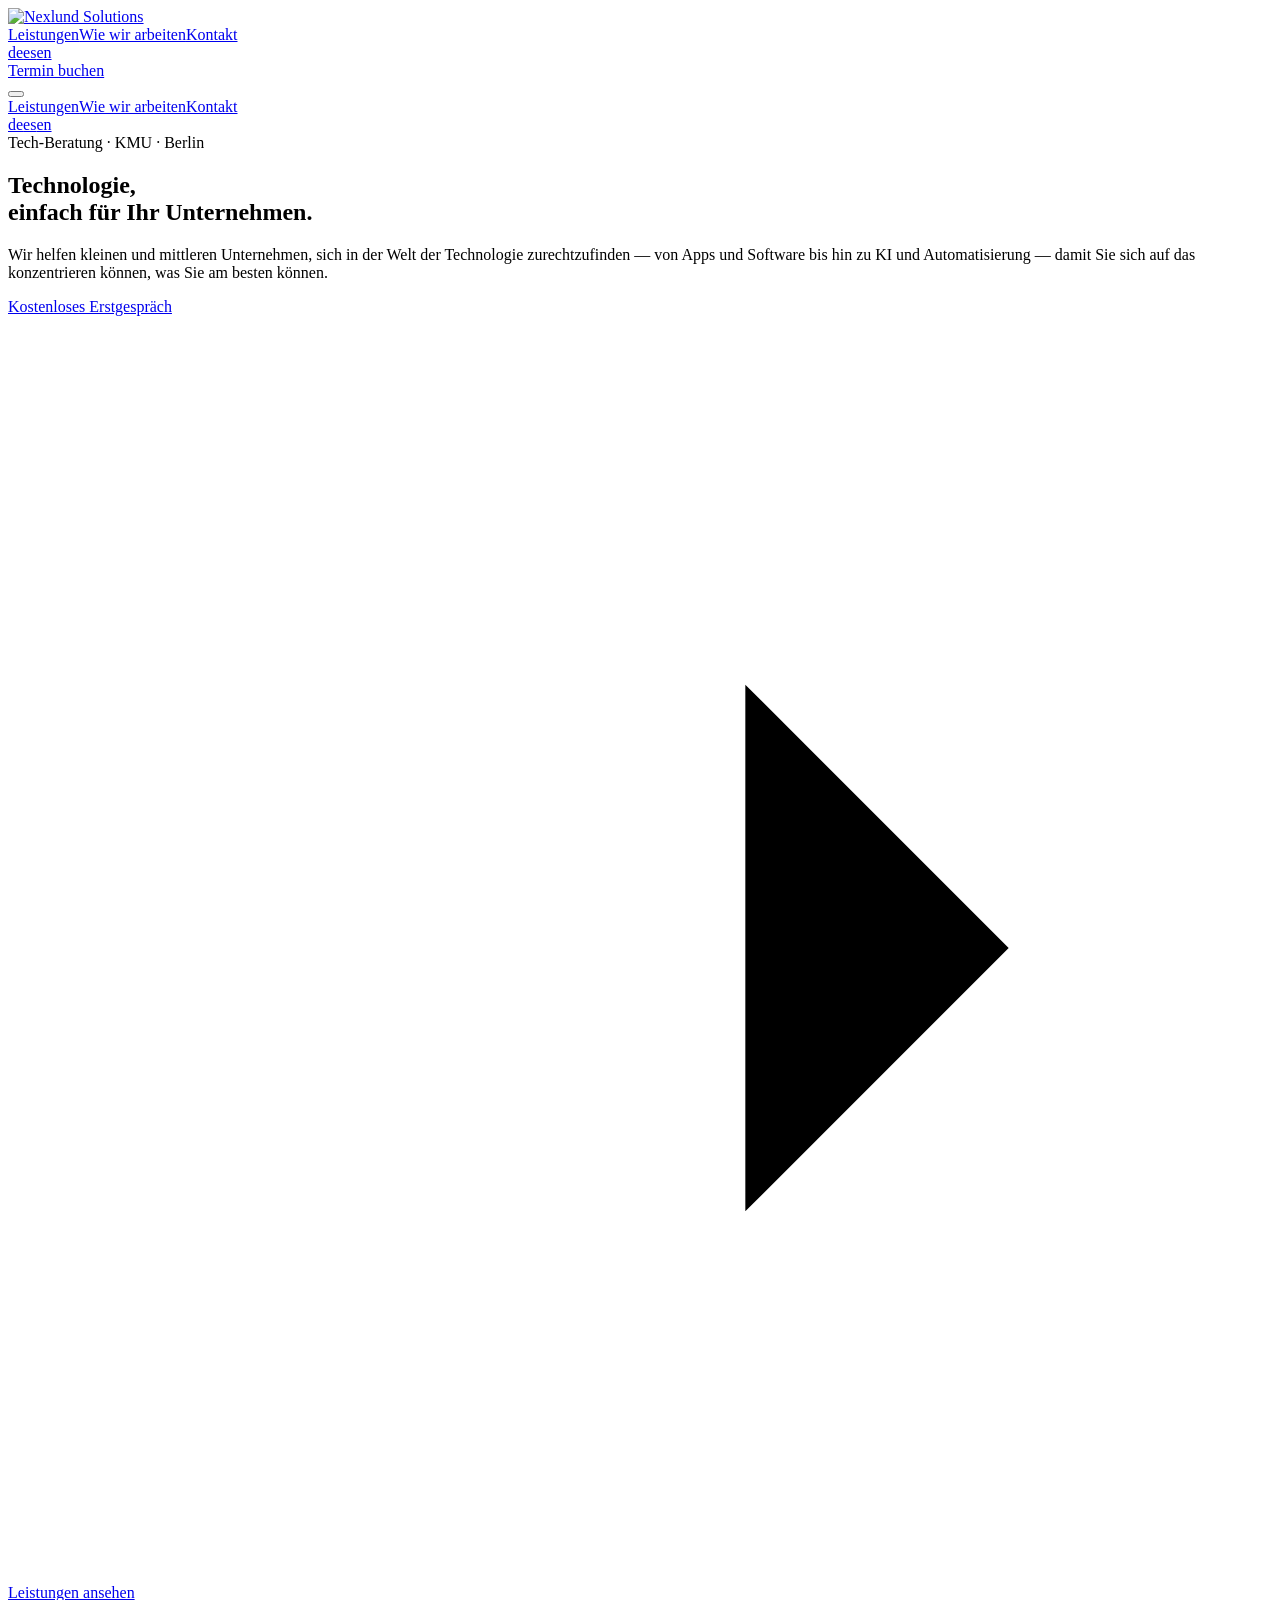
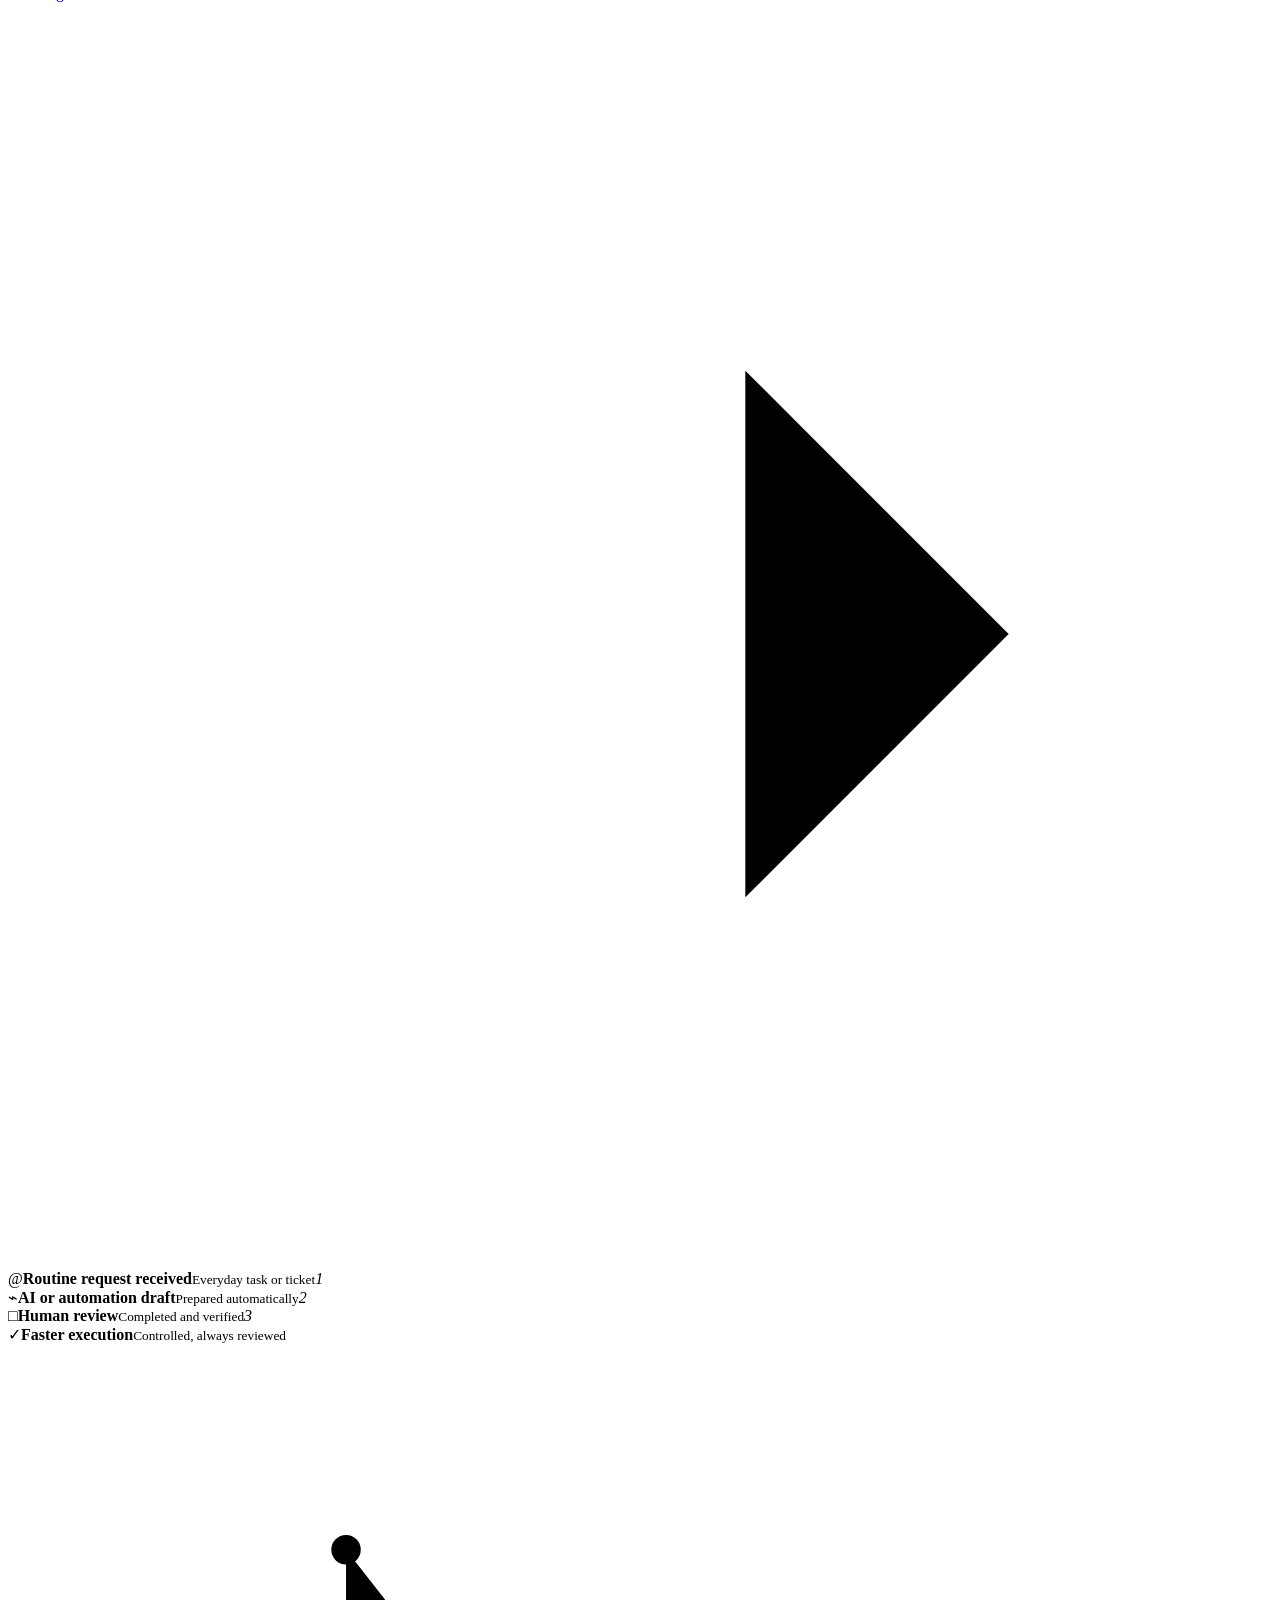
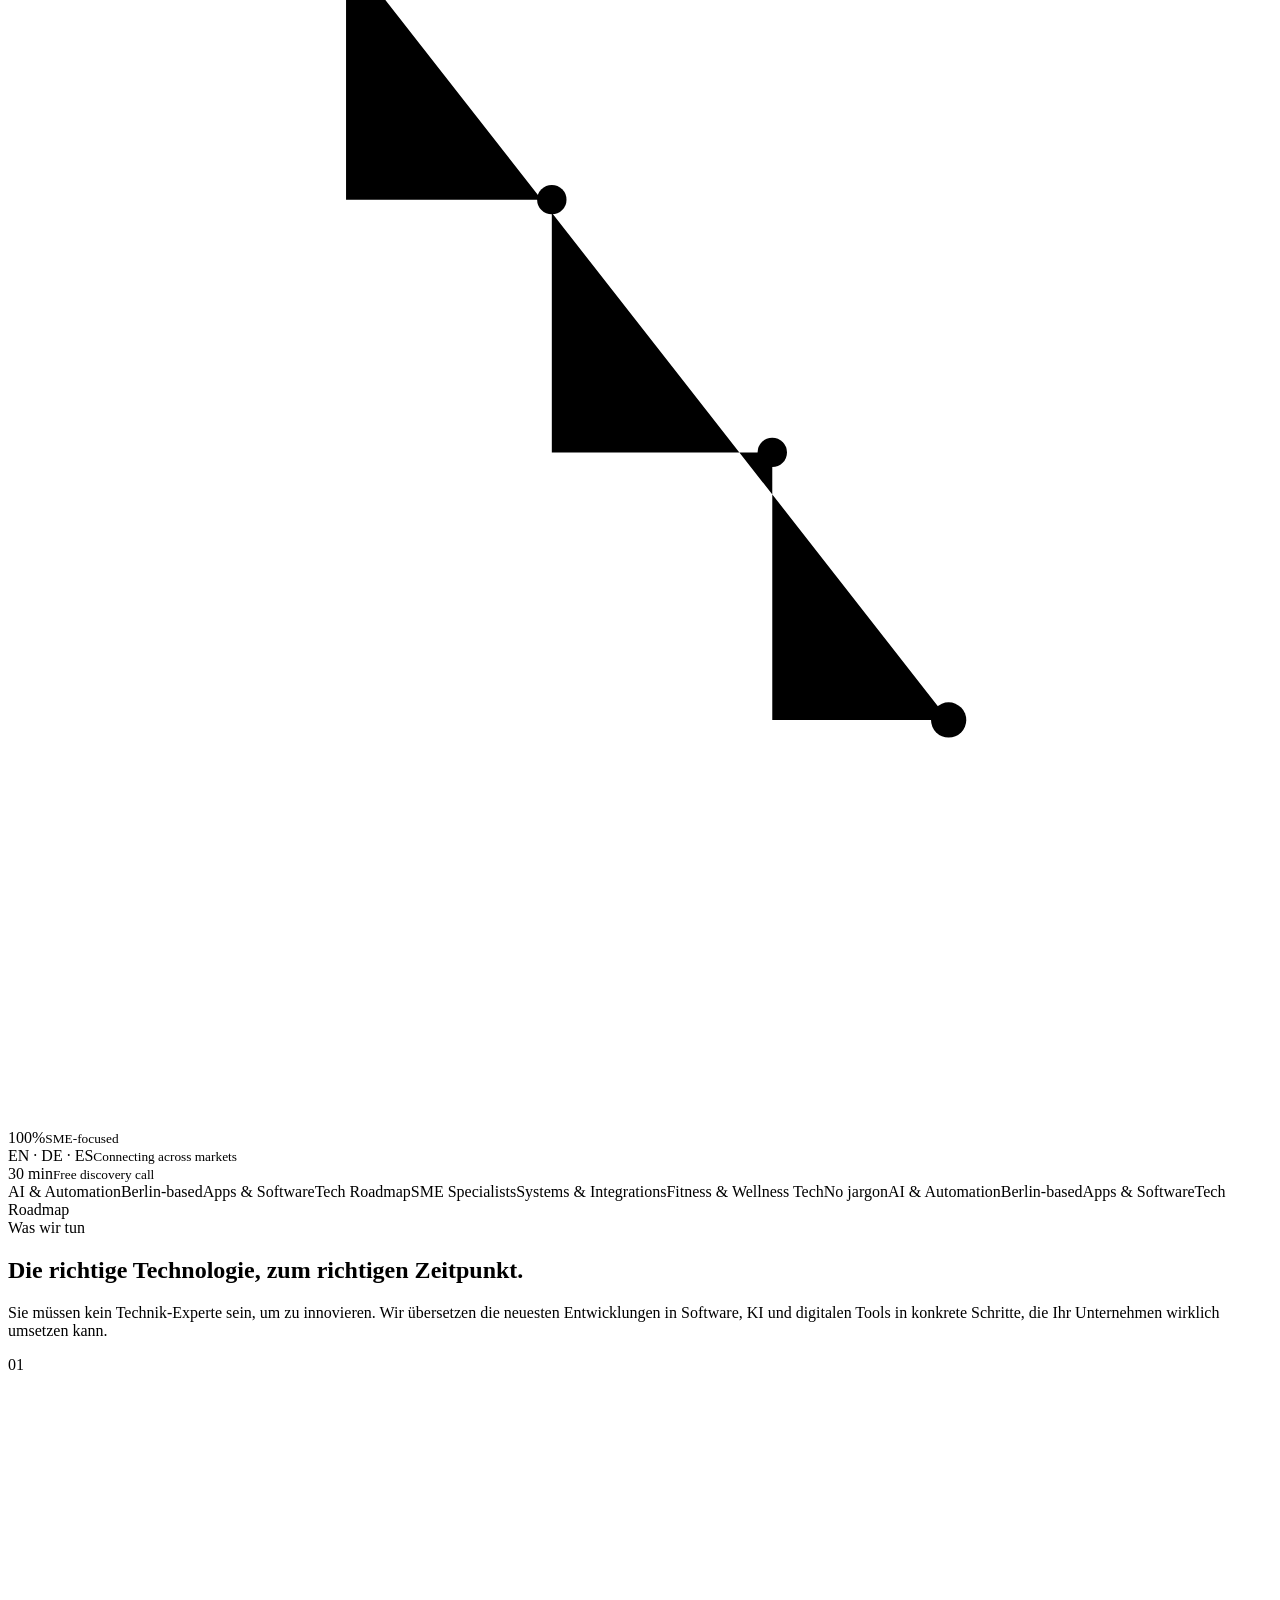
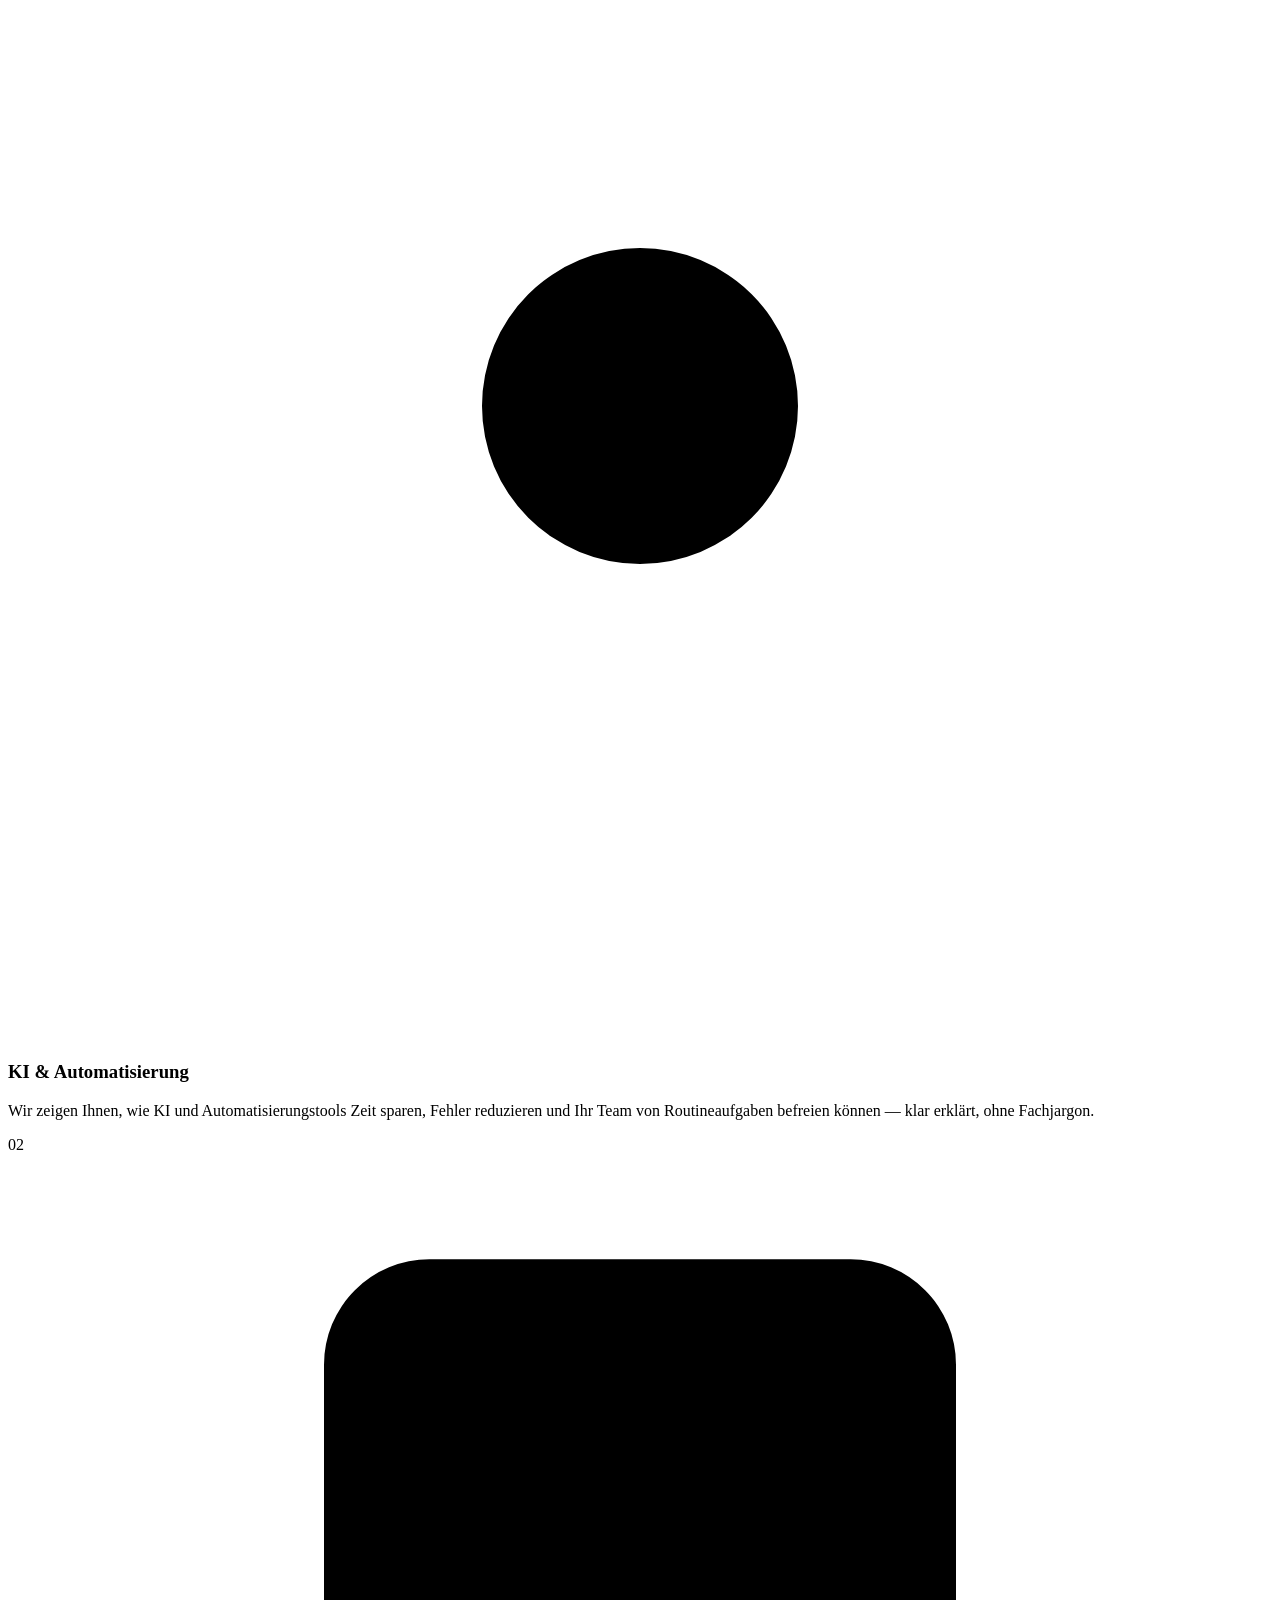
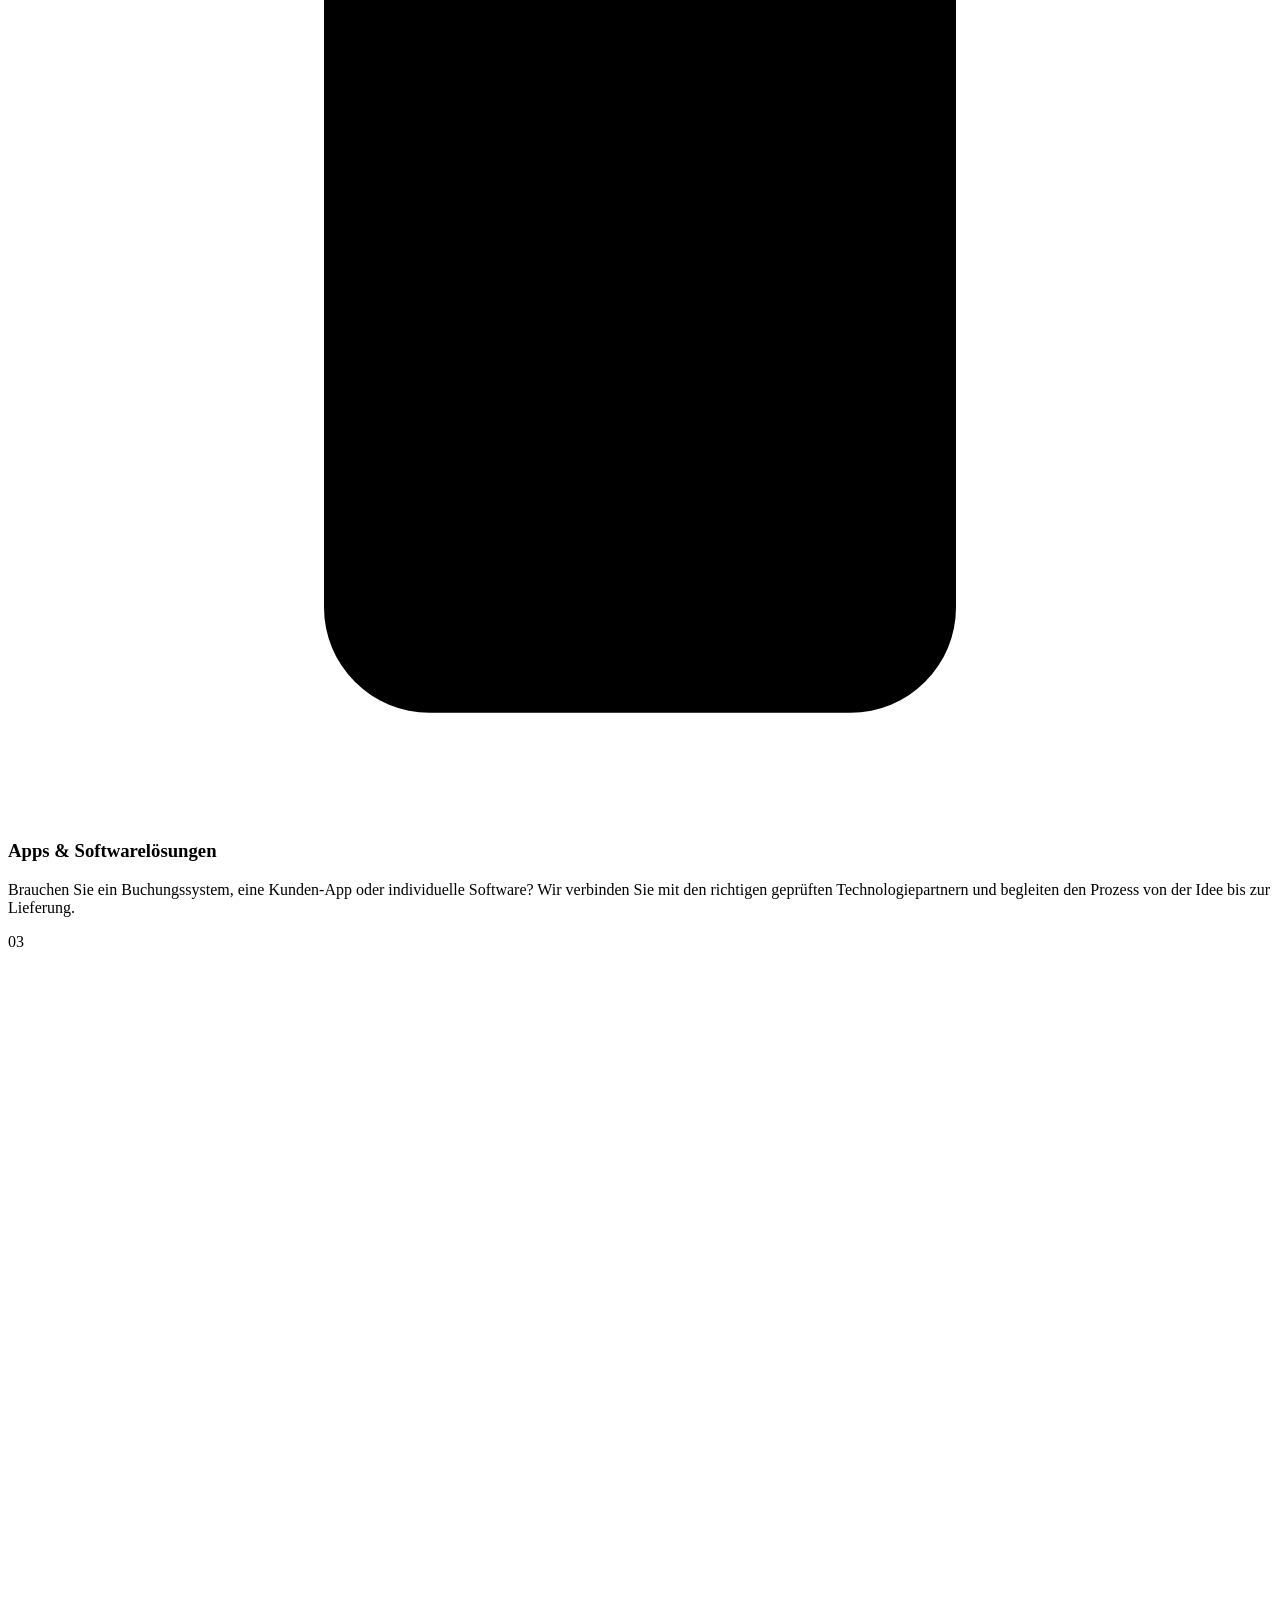
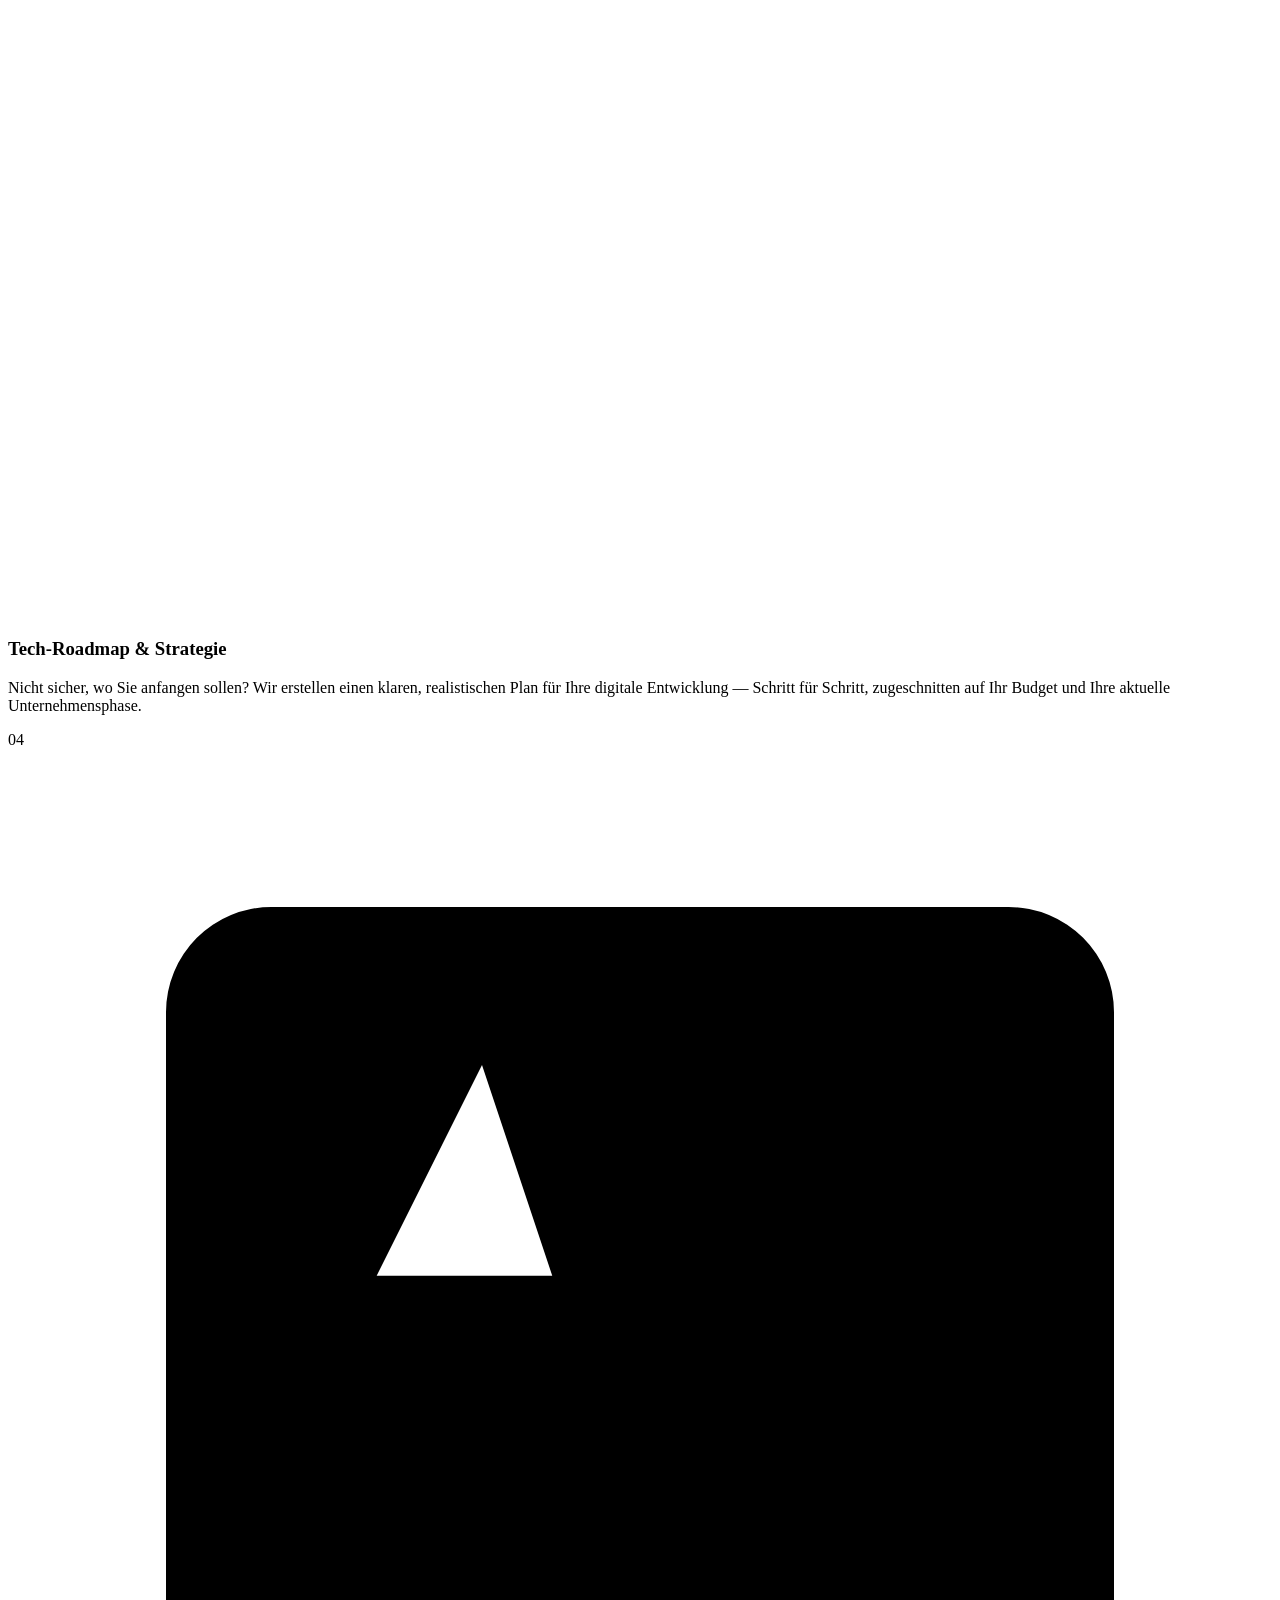
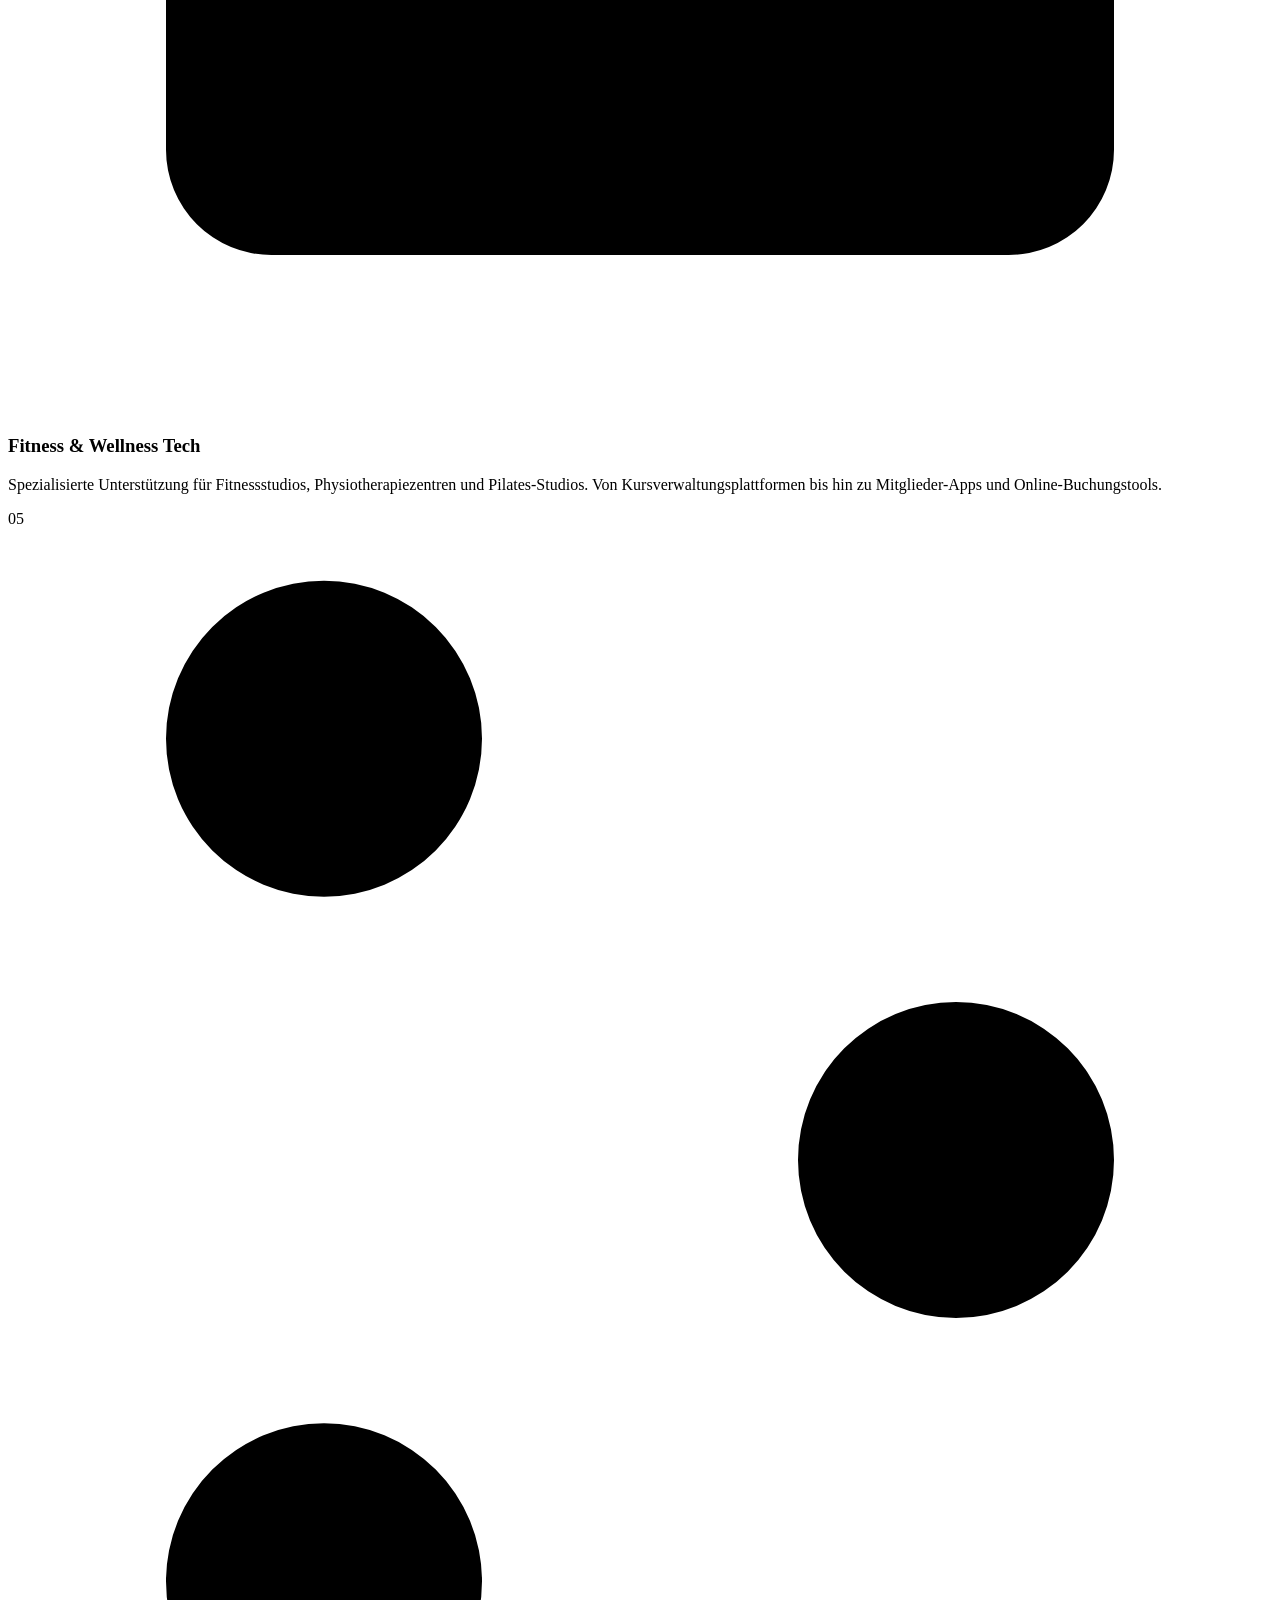
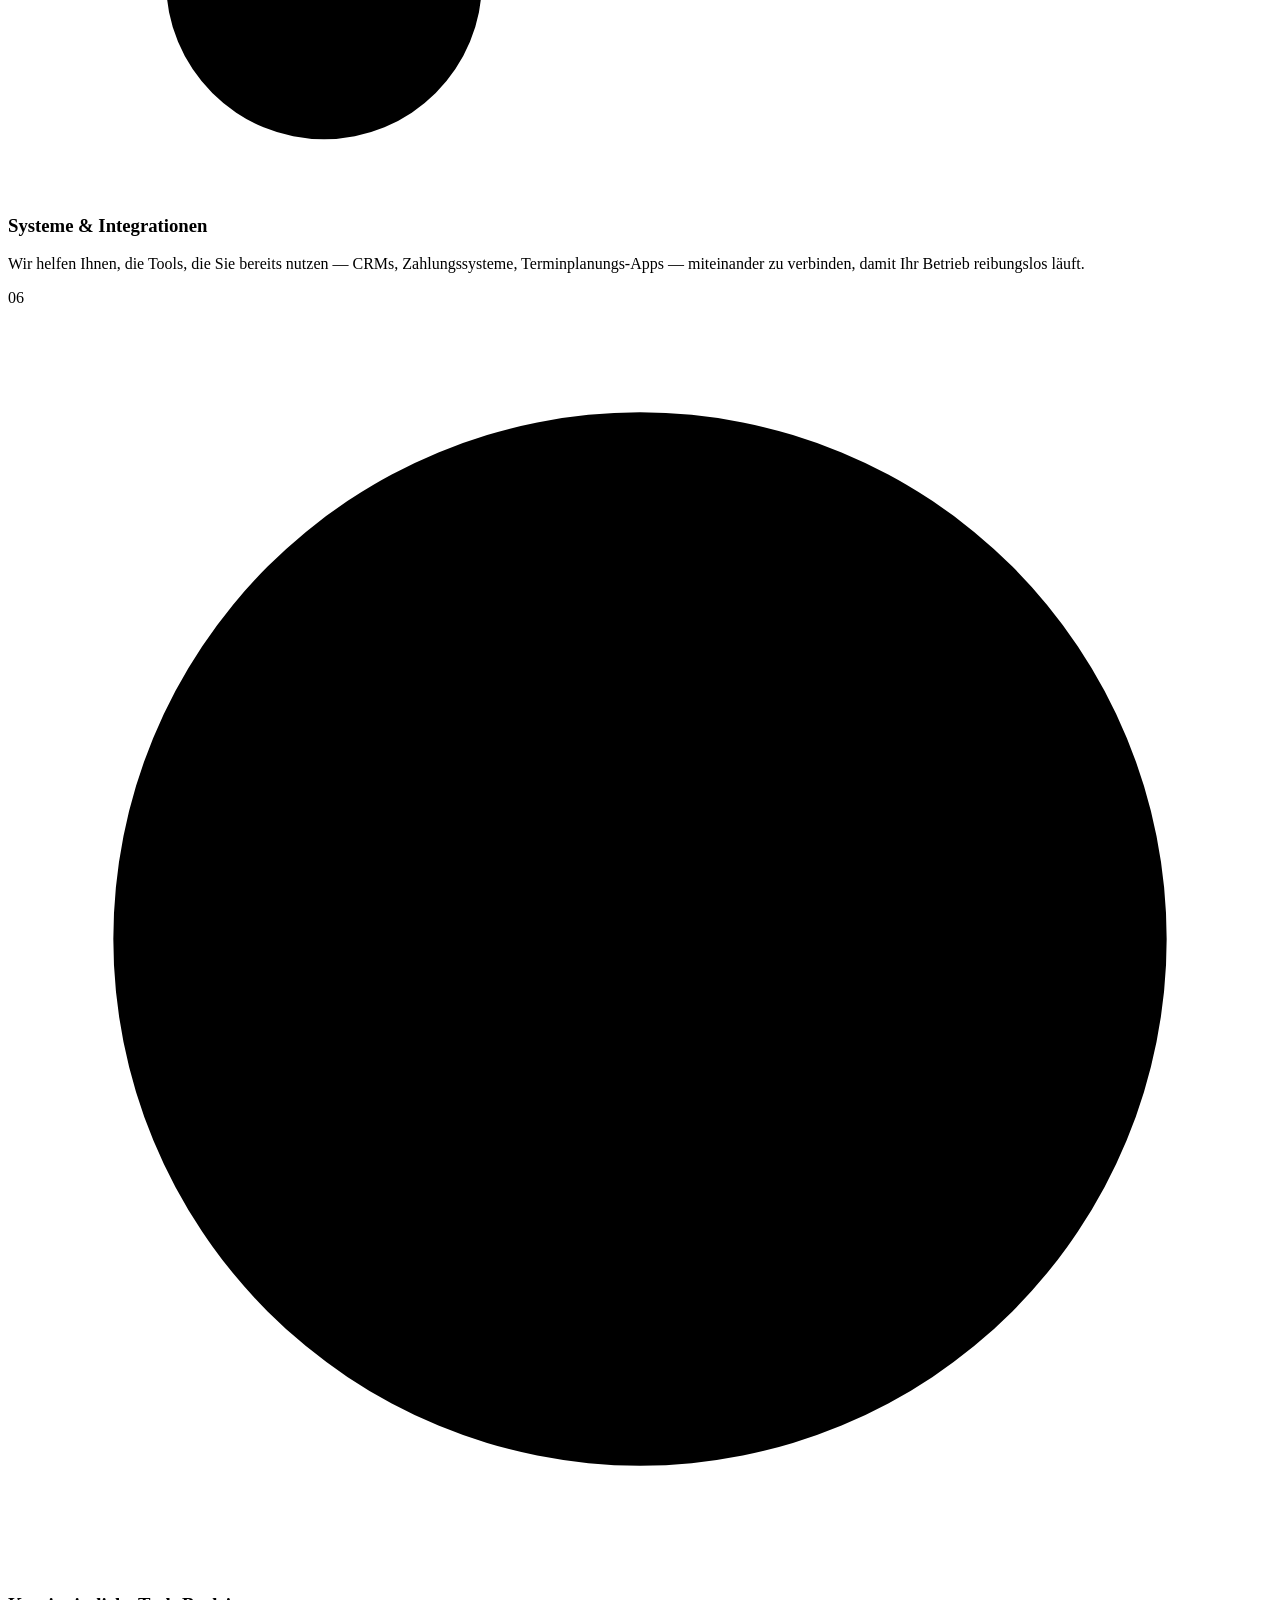
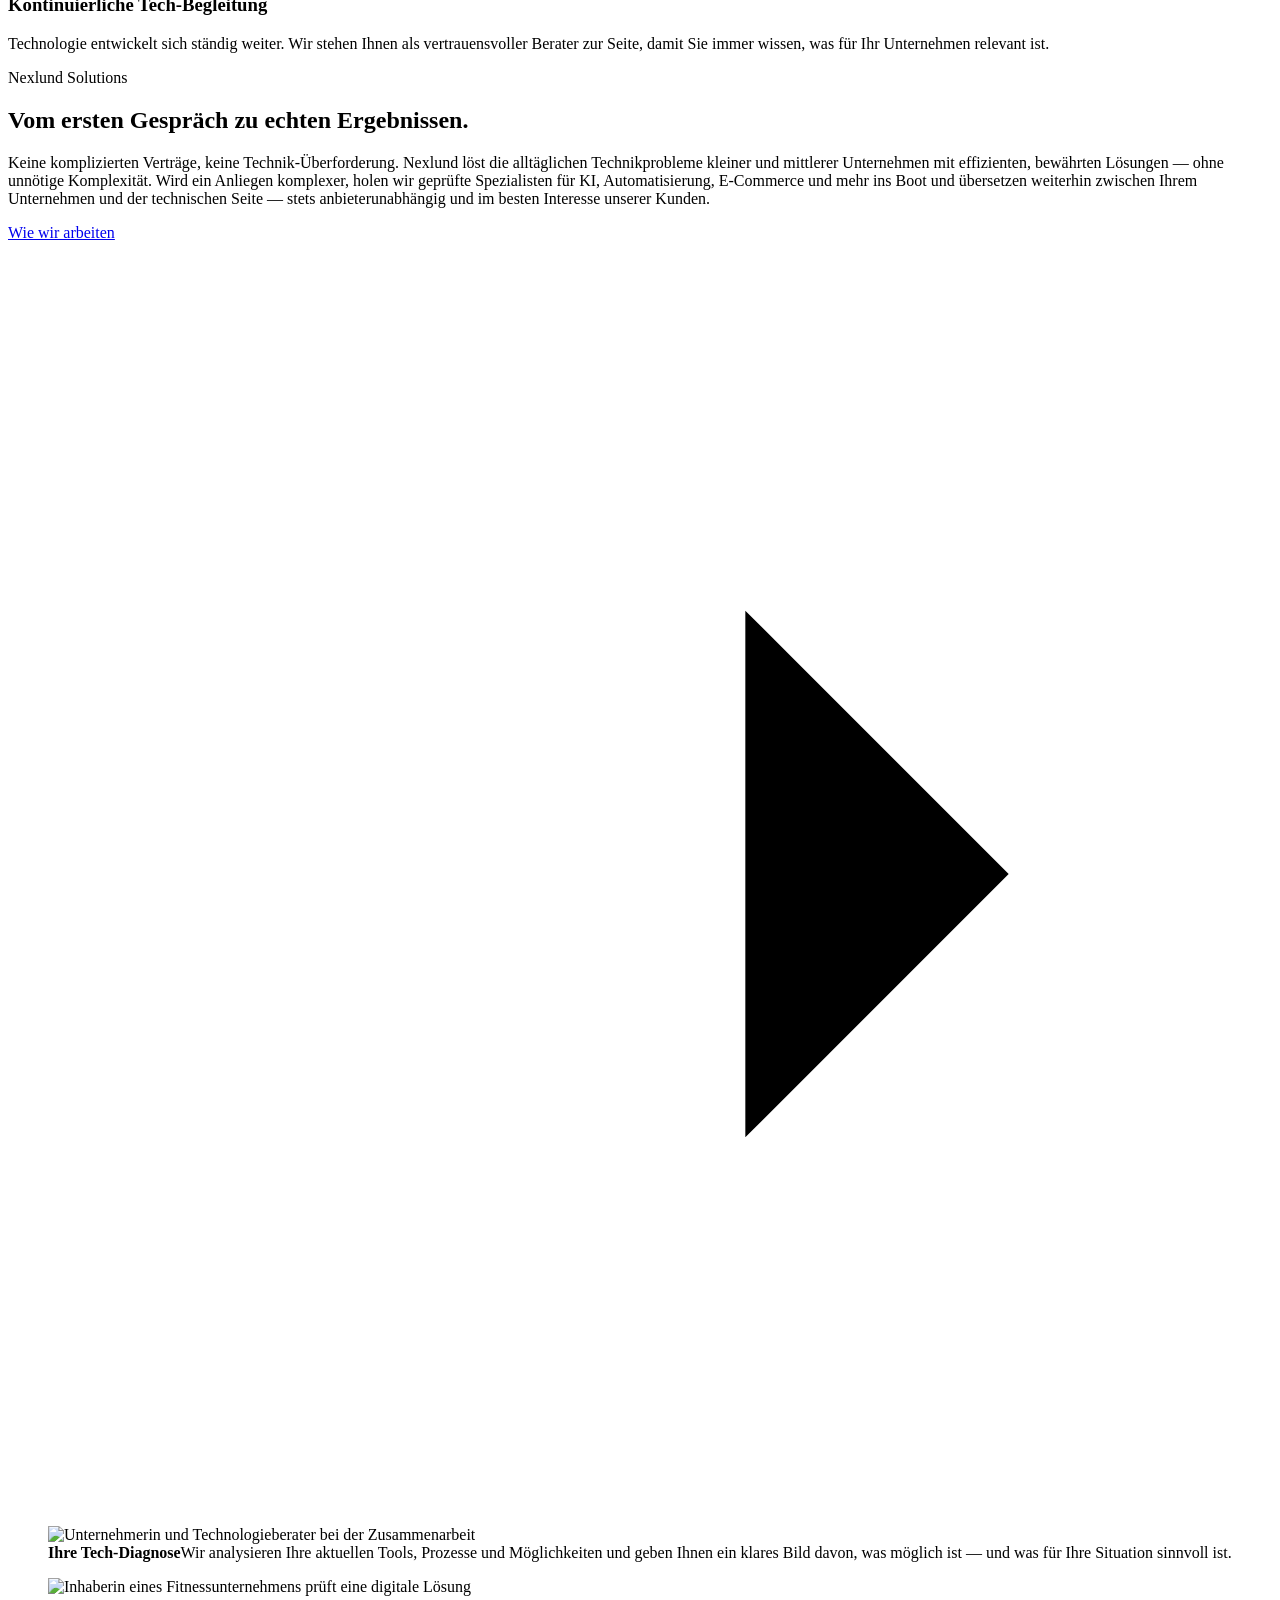
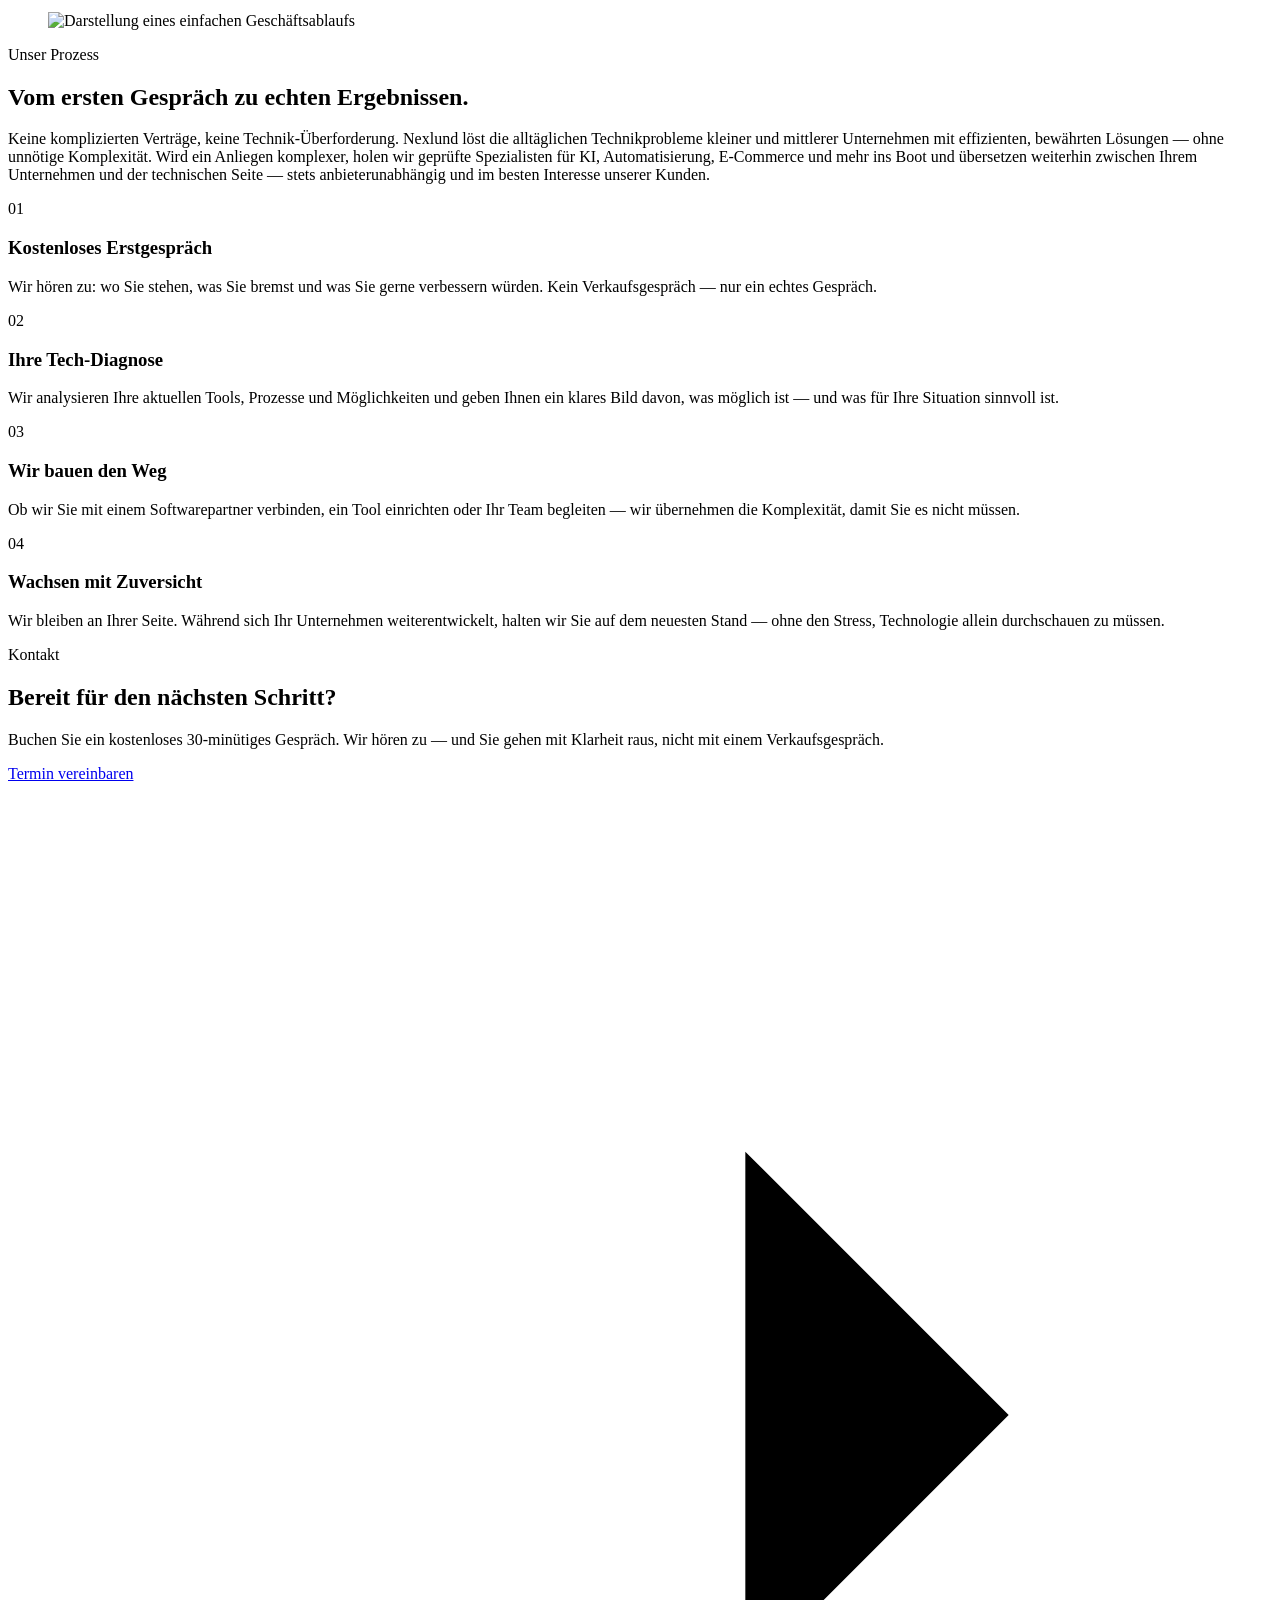
==== commit f32ed5b4: "Add files via upload" ====
--- a/index.html
+++ b/index.html
@@ -1,41 +1,36 @@
 <!doctype html>
-<html lang="en">
+<html lang="de">
   <head>
-    <!-- Single-file build: all redesign assets are embedded; the original repository logo remains at Images/Logo Nexlund.png. -->
     <meta charset="UTF-8" />
     <meta name="viewport" content="width=device-width, initial-scale=1.0" />
-    <title>Nexlund Solutions — Technology made simple for your business.</title>
-    <meta name="description" content="Tech consulting for small and medium businesses. From AI and automation to apps and software, we make technology simple for your business." />
+    <title>IT-Beratung, KI &amp; Automatisierung für KMU | Nexlund</title>
+    <meta name="description" content="Nexlund unterstützt kleine und mittlere Unternehmen in Berlin mit IT-Beratung, Apps, Software, KI und Automatisierung. Jetzt kostenloses Erstgespräch buchen." />
+    <link rel="canonical" href="https://nexlund.tech/" />
+    <link rel="alternate" hreflang="de" href="https://nexlund.tech/" />
+    <link rel="alternate" hreflang="es" href="https://nexlund.tech/es/" />
+    <link rel="alternate" hreflang="en" href="https://nexlund.tech/en/" />
+    <link rel="alternate" hreflang="x-default" href="https://nexlund.tech/" />
     <meta property="og:type" content="website" />
-    <meta property="og:url" content="https://www.nexlund.com/" />
-    <meta property="og:title" content="Nexlund Solutions — Technology made simple for your business." />
-    <meta property="og:description" content="We help small and medium businesses navigate the world of technology — from apps and software to AI and automation." />
-    <meta property="og:image" content="https://www.nexlund.com/Images/Logo Nexlund.png" />
-    <meta name="twitter:card" content="summary_large_image" />
-    <meta name="twitter:image" content="https://www.nexlund.com/Images/Logo Nexlund.png" />
+    <meta property="og:site_name" content="Nexlund Solutions" />
+    <meta property="og:locale" content="de_DE" />
+    <meta property="og:url" content="https://nexlund.tech/" />
+    <meta property="og:title" content="IT-Beratung, KI &amp; Automatisierung für KMU | Nexlund" />
+    <meta property="og:description" content="Nexlund unterstützt kleine und mittlere Unternehmen in Berlin mit IT-Beratung, Apps, Software, KI und Automatisierung. Jetzt kostenloses Erstgespräch buchen." />
+    <meta property="og:image" content="https://nexlund.tech/Images/Logo%20Nexlund.png" />
+    <meta name="twitter:card" content="summary" />
+    <meta name="twitter:title" content="IT-Beratung, KI &amp; Automatisierung für KMU | Nexlund" />
+    <meta name="twitter:description" content="Nexlund unterstützt kleine und mittlere Unternehmen in Berlin mit IT-Beratung, Apps, Software, KI und Automatisierung. Jetzt kostenloses Erstgespräch buchen." />
+    <meta name="twitter:image" content="https://nexlund.tech/Images/Logo%20Nexlund.png" />
     <meta name="theme-color" content="#000517" />
-    <link rel="icon" href="Images/Logo Nexlund.png" type="image/png" />
-    <link rel="apple-touch-icon" href="Images/Logo Nexlund.png" />
+    <link rel="icon" href="/Images/Logo%20Nexlund.png" type="image/png" />
+    <link rel="apple-touch-icon" href="/Images/Logo%20Nexlund.png" />
     <link rel="preconnect" href="https://fonts.googleapis.com" />
     <link rel="preconnect" href="https://fonts.gstatic.com" crossorigin />
-    <link href="https://fonts.googleapis.com/css2?family=Inter:wght@400;500;600;700&display=swap" rel="stylesheet" />
-    <script type="module">
-var e=(e,t)=>()=>(t||(e((t={exports:{}}).exports,t),e=null),t.exports);(function(){let e=document.createElement(`link`).relList;if(e&&e.supports&&e.supports(`modulepreload`))return;for(let e of document.querySelectorAll(`link[rel="modulepreload"]`))n(e);new MutationObserver(e=>{for(let t of e)if(t.type===`childList`)for(let e of t.addedNodes)e.tagName===`LINK`&&e.rel===`modulepreload`&&n(e)}).observe(document,{childList:!0,subtree:!0});function t(e){let t={};return e.integrity&&(t.integrity=e.integrity),e.referrerPolicy&&(t.referrerPolicy=e.referrerPolicy),e.crossOrigin===`use-credentials`?t.credentials=`include`:e.crossOrigin===`anonymous`?t.credentials=`omit`:t.credentials=`same-origin`,t}function n(e){if(e.ep)return;e.ep=!0;let n=t(e);fetch(e.href,n)}})();var t=e((e=>{var t=Symbol.for(`react.transitional.element`),n=Symbol.for(`react.portal`),r=Symbol.for(`react.fragment`),i=Symbol.for(`react.strict_mode`),a=Symbol.for(`react.profiler`),o=Symbol.for(`react.consumer`),s=Symbol.for(`react.context`),c=Symbol.for(`react.forward_ref`),l=Symbol.for(`react.suspense`),u=Symbol.for(`react.memo`),d=Symbol.for(`react.lazy`),f=Symbol.for(`react.activity`),p=Symbol.iterator;function m(e){return typeof e!=`object`||!e?null:(e=p&&e[p]||e[`@@iterator`],typeof e==`function`?e:null)}var h={isMounted:function(){return!1},enqueueForceUpdate:function(){},enqueueReplaceState:function(){},enqueueSetState:function(){}},g=Object.assign,_={};function v(e,t,n){this.props=e,this.context=t,this.refs=_,this.updater=n||h}v.prototype.isReactComponent={},v.prototype.setState=function(e,t){if(typeof e!=`object`&&typeof e!=`function`&&e!=null)throw Error(`takes an object of state variables to update or a function which returns an object of state variables.`);this.updater.enqueueSetState(this,e,t,`setState`)},v.prototype.forceUpdate=function(e){this.updater.enqueueForceUpdate(this,e,`forceUpdate`)};function y(){}y.prototype=v.prototype;function b(e,t,n){this.props=e,this.context=t,this.refs=_,this.updater=n||h}var x=b.prototype=new y;x.constructor=b,g(x,v.prototype),x.isPureReactComponent=!0;var ee=Array.isArray;function te(){}var S={H:null,A:null,T:null,S:null},ne=Object.prototype.hasOwnProperty;function re(e,n,r){var i=r.ref;return{$$typeof:t,type:e,key:n,ref:i===void 0?null:i,props:r}}function ie(e,t){return re(e.type,t,e.props)}function C(e){return typeof e==`object`&&!!e&&e.$$typeof===t}function ae(e){var t={"=":`=0`,":":`=2`};return`$`+e.replace(/[=:]/g,function(e){return t[e]})}var oe=/\/+/g;function se(e,t){return typeof e==`object`&&e&&e.key!=null?ae(``+e.key):t.toString(36)}function ce(e){switch(e.status){case`fulfilled`:return e.value;case`rejected`:throw e.reason;default:switch(typeof e.status==`string`?e.then(te,te):(e.status=`pending`,e.then(function(t){e.status===`pending`&&(e.status=`fulfilled`,e.value=t)},function(t){e.status===`pending`&&(e.status=`rejected`,e.reason=t)})),e.status){case`fulfilled`:return e.value;case`rejected`:throw e.reason}}throw e}function le(e,r,i,a,o){var s=typeof e;(s===`undefined`||s===`boolean`)&&(e=null);var c=!1;if(e===null)c=!0;else switch(s){case`bigint`:case`string`:case`number`:c=!0;break;case`object`:switch(e.$$typeof){case t:case n:c=!0;break;case d:return c=e._init,le(c(e._payload),r,i,a,o)}}if(c)return o=o(e),c=a===``?`.`+se(e,0):a,ee(o)?(i=``,c!=null&&(i=c.replace(oe,`$&/`)+`/`),le(o,r,i,``,function(e){return e})):o!=null&&(C(o)&&(o=ie(o,i+(o.key==null||e&&e.key===o.key?``:(``+o.key).replace(oe,`$&/`)+`/`)+c)),r.push(o)),1;c=0;var l=a===``?`.`:a+`:`;if(ee(e))for(var u=0;u<e.length;u++)a=e[u],s=l+se(a,u),c+=le(a,r,i,s,o);else if(u=m(e),typeof u==`function`)for(e=u.call(e),u=0;!(a=e.next()).done;)a=a.value,s=l+se(a,u++),c+=le(a,r,i,s,o);else if(s===`object`){if(typeof e.then==`function`)return le(ce(e),r,i,a,o);throw r=String(e),Error(`Objects are not valid as a React child (found: `+(r===`[object Object]`?`object with keys {`+Object.keys(e).join(`, `)+`}`:r)+`). If you meant to render a collection of children, use an array instead.`)}return c}function ue(e,t,n){if(e==null)return e;var r=[],i=0;return le(e,r,``,``,function(e){return t.call(n,e,i++)}),r}function de(e){if(e._status===-1){var t=e._result;t=t(),t.then(function(t){(e._status===0||e._status===-1)&&(e._status=1,e._result=t)},function(t){(e._status===0||e._status===-1)&&(e._status=2,e._result=t)}),e._status===-1&&(e._status=0,e._result=t)}if(e._status===1)return e._result.default;throw e._result}var w=typeof reportError==`function`?reportError:function(e){if(typeof window==`object`&&typeof window.ErrorEvent==`function`){var t=new window.ErrorEvent(`error`,{bubbles:!0,cancelable:!0,message:typeof e==`object`&&e&&typeof e.message==`string`?String(e.message):String(e),error:e});if(!window.dispatchEvent(t))return}else if(typeof process==`object`&&typeof process.emit==`function`){process.emit(`uncaughtException`,e);return}console.error(e)},T={map:ue,forEach:function(e,t,n){ue(e,function(){t.apply(this,arguments)},n)},count:function(e){var t=0;return ue(e,function(){t++}),t},toArray:function(e){return ue(e,function(e){return e})||[]},only:function(e){if(!C(e))throw Error(`React.Children.only expected to receive a single React element child.`);return e}};e.Activity=f,e.Children=T,e.Component=v,e.Fragment=r,e.Profiler=a,e.PureComponent=b,e.StrictMode=i,e.Suspense=l,e.__CLIENT_INTERNALS_DO_NOT_USE_OR_WARN_USERS_THEY_CANNOT_UPGRADE=S,e.__COMPILER_RUNTIME={__proto__:null,c:function(e){return S.H.useMemoCache(e)}},e.cache=function(e){return function(){return e.apply(null,arguments)}},e.cacheSignal=function(){return null},e.cloneElement=function(e,t,n){if(e==null)throw Error(`The argument must be a React element, but you passed `+e+`.`);var r=g({},e.props),i=e.key;if(t!=null)for(a in t.key!==void 0&&(i=``+t.key),t)!ne.call(t,a)||a===`key`||a===`__self`||a===`__source`||a===`ref`&&t.ref===void 0||(r[a]=t[a]);var a=arguments.length-2;if(a===1)r.children=n;else if(1<a){for(var o=Array(a),s=0;s<a;s++)o[s]=arguments[s+2];r.children=o}return re(e.type,i,r)},e.createContext=function(e){return e={$$typeof:s,_currentValue:e,_currentValue2:e,_threadCount:0,Provider:null,Consumer:null},e.Provider=e,e.Consumer={$$typeof:o,_context:e},e},e.createElement=function(e,t,n){var r,i={},a=null;if(t!=null)for(r in t.key!==void 0&&(a=``+t.key),t)ne.call(t,r)&&r!==`key`&&r!==`__self`&&r!==`__source`&&(i[r]=t[r]);var o=arguments.length-2;if(o===1)i.children=n;else if(1<o){for(var s=Array(o),c=0;c<o;c++)s[c]=arguments[c+2];i.children=s}if(e&&e.defaultProps)for(r in o=e.defaultProps,o)i[r]===void 0&&(i[r]=o[r]);return re(e,a,i)},e.createRef=function(){return{current:null}},e.forwardRef=function(e){return{$$typeof:c,render:e}},e.isValidElement=C,e.lazy=function(e){return{$$typeof:d,_payload:{_status:-1,_result:e},_init:de}},e.memo=function(e,t){return{$$typeof:u,type:e,compare:t===void 0?null:t}},e.startTransition=function(e){var t=S.T,n={};S.T=n;try{var r=e(),i=S.S;i!==null&&i(n,r),typeof r==`object`&&r&&typeof r.then==`function`&&r.then(te,w)}catch(e){w(e)}finally{t!==null&&n.types!==null&&(t.types=n.types),S.T=t}},e.unstable_useCacheRefresh=function(){return S.H.useCacheRefresh()},e.use=function(e){return S.H.use(e)},e.useActionState=function(e,t,n){return S.H.useActionState(e,t,n)},e.useCallback=function(e,t){return S.H.useCallback(e,t)},e.useContext=function(e){return S.H.useContext(e)},e.useDebugValue=function(){},e.useDeferredValue=function(e,t){return S.H.useDeferredValue(e,t)},e.useEffect=function(e,t){return S.H.useEffect(e,t)},e.useEffectEvent=function(e){return S.H.useEffectEvent(e)},e.useId=function(){return S.H.useId()},e.useImperativeHandle=function(e,t,n){return S.H.useImperativeHandle(e,t,n)},e.useInsertionEffect=function(e,t){return S.H.useInsertionEffect(e,t)},e.useLayoutEffect=function(e,t){return S.H.useLayoutEffect(e,t)},e.useMemo=function(e,t){return S.H.useMemo(e,t)},e.useOptimistic=function(e,t){return S.H.useOptimistic(e,t)},e.useReducer=function(e,t,n){return S.H.useReducer(e,t,n)},e.useRef=function(e){return S.H.useRef(e)},e.useState=function(e){return S.H.useState(e)},e.useSyncExternalStore=function(e,t,n){return S.H.useSyncExternalStore(e,t,n)},e.useTransition=function(){return S.H.useTransition()},e.version=`19.2.6`})),n=e(((e,n)=>{n.exports=t()})),r=e((e=>{function t(e,t){var n=e.length;e.push(t);a:for(;0<n;){var r=n-1>>>1,a=e[r];if(0<i(a,t))e[r]=t,e[n]=a,n=r;else break a}}function n(e){return e.length===0?null:e[0]}function r(e){if(e.length===0)return null;var t=e[0],n=e.pop();if(n!==t){e[0]=n;a:for(var r=0,a=e.length,o=a>>>1;r<o;){var s=2*(r+1)-1,c=e[s],l=s+1,u=e[l];if(0>i(c,n))l<a&&0>i(u,c)?(e[r]=u,e[l]=n,r=l):(e[r]=c,e[s]=n,r=s);else if(l<a&&0>i(u,n))e[r]=u,e[l]=n,r=l;else break a}}return t}function i(e,t){var n=e.sortIndex-t.sortIndex;return n===0?e.id-t.id:n}if(e.unstable_now=void 0,typeof performance==`object`&&typeof performance.now==`function`){var a=performance;e.unstable_now=function(){return a.now()}}else{var o=Date,s=o.now();e.unstable_now=function(){return o.now()-s}}var c=[],l=[],u=1,d=null,f=3,p=!1,m=!1,h=!1,g=!1,_=typeof setTimeout==`function`?setTimeout:null,v=typeof clearTimeout==`function`?clearTimeout:null,y=typeof setImmediate<`u`?setImmediate:null;function b(e){for(var i=n(l);i!==null;){if(i.callback===null)r(l);else if(i.startTime<=e)r(l),i.sortIndex=i.expirationTime,t(c,i);else break;i=n(l)}}function x(e){if(h=!1,b(e),!m)if(n(c)!==null)m=!0,ee||(ee=!0,C());else{var t=n(l);t!==null&&se(x,t.startTime-e)}}var ee=!1,te=-1,S=5,ne=-1;function re(){return g?!0:!(e.unstable_now()-ne<S)}function ie(){if(g=!1,ee){var t=e.unstable_now();ne=t;var i=!0;try{a:{m=!1,h&&(h=!1,v(te),te=-1),p=!0;var a=f;try{b:{for(b(t),d=n(c);d!==null&&!(d.expirationTime>t&&re());){var o=d.callback;if(typeof o==`function`){d.callback=null,f=d.priorityLevel;var s=o(d.expirationTime<=t);if(t=e.unstable_now(),typeof s==`function`){d.callback=s,b(t),i=!0;break b}d===n(c)&&r(c),b(t)}else r(c);d=n(c)}if(d!==null)i=!0;else{var u=n(l);u!==null&&se(x,u.startTime-t),i=!1}}break a}finally{d=null,f=a,p=!1}i=void 0}}finally{i?C():ee=!1}}}var C;if(typeof y==`function`)C=function(){y(ie)};else if(typeof MessageChannel<`u`){var ae=new MessageChannel,oe=ae.port2;ae.port1.onmessage=ie,C=function(){oe.postMessage(null)}}else C=function(){_(ie,0)};function se(t,n){te=_(function(){t(e.unstable_now())},n)}e.unstable_IdlePriority=5,e.unstable_ImmediatePriority=1,e.unstable_LowPriority=4,e.unstable_NormalPriority=3,e.unstable_Profiling=null,e.unstable_UserBlockingPriority=2,e.unstable_cancelCallback=function(e){e.callback=null},e.unstable_forceFrameRate=function(e){0>e||125<e?console.error(`forceFrameRate takes a positive int between 0 and 125, forcing frame rates higher than 125 fps is not supported`):S=0<e?Math.floor(1e3/e):5},e.unstable_getCurrentPriorityLevel=function(){return f},e.unstable_next=function(e){switch(f){case 1:case 2:case 3:var t=3;break;default:t=f}var n=f;f=t;try{return e()}finally{f=n}},e.unstable_requestPaint=function(){g=!0},e.unstable_runWithPriority=function(e,t){switch(e){case 1:case 2:case 3:case 4:case 5:break;default:e=3}var n=f;f=e;try{return t()}finally{f=n}},e.unstable_scheduleCallback=function(r,i,a){var o=e.unstable_now();switch(typeof a==`object`&&a?(a=a.delay,a=typeof a==`number`&&0<a?o+a:o):a=o,r){case 1:var s=-1;break;case 2:s=250;break;case 5:s=1073741823;break;case 4:s=1e4;break;default:s=5e3}return s=a+s,r={id:u++,callback:i,priorityLevel:r,startTime:a,expirationTime:s,sortIndex:-1},a>o?(r.sortIndex=a,t(l,r),n(c)===null&&r===n(l)&&(h?(v(te),te=-1):h=!0,se(x,a-o))):(r.sortIndex=s,t(c,r),m||p||(m=!0,ee||(ee=!0,C()))),r},e.unstable_shouldYield=re,e.unstable_wrapCallback=function(e){var t=f;return function(){var n=f;f=t;try{return e.apply(this,arguments)}finally{f=n}}}})),i=e(((e,t)=>{t.exports=r()})),a=e((e=>{var t=n();function r(e){var t=`https://react.dev/errors/`+e;if(1<arguments.length){t+=`?args[]=`+encodeURIComponent(arguments[1]);for(var n=2;n<arguments.length;n++)t+=`&args[]=`+encodeURIComponent(arguments[n])}return`Minified React error #`+e+`; visit `+t+` for the full message or use the non-minified dev environment for full errors and additional helpful warnings.`}function i(){}var a={d:{f:i,r:function(){throw Error(r(522))},D:i,C:i,L:i,m:i,X:i,S:i,M:i},p:0,findDOMNode:null},o=Symbol.for(`react.portal`);function s(e,t,n){var r=3<arguments.length&&arguments[3]!==void 0?arguments[3]:null;return{$$typeof:o,key:r==null?null:``+r,children:e,containerInfo:t,implementation:n}}var c=t.__CLIENT_INTERNALS_DO_NOT_USE_OR_WARN_USERS_THEY_CANNOT_UPGRADE;function l(e,t){if(e===`font`)return``;if(typeof t==`string`)return t===`use-credentials`?t:``}e.__DOM_INTERNALS_DO_NOT_USE_OR_WARN_USERS_THEY_CANNOT_UPGRADE=a,e.createPortal=function(e,t){var n=2<arguments.length&&arguments[2]!==void 0?arguments[2]:null;if(!t||t.nodeType!==1&&t.nodeType!==9&&t.nodeType!==11)throw Error(r(299));return s(e,t,null,n)},e.flushSync=function(e){var t=c.T,n=a.p;try{if(c.T=null,a.p=2,e)return e()}finally{c.T=t,a.p=n,a.d.f()}},e.preconnect=function(e,t){typeof e==`string`&&(t?(t=t.crossOrigin,t=typeof t==`string`?t===`use-credentials`?t:``:void 0):t=null,a.d.C(e,t))},e.prefetchDNS=function(e){typeof e==`string`&&a.d.D(e)},e.preinit=function(e,t){if(typeof e==`string`&&t&&typeof t.as==`string`){var n=t.as,r=l(n,t.crossOrigin),i=typeof t.integrity==`string`?t.integrity:void 0,o=typeof t.fetchPriority==`string`?t.fetchPriority:void 0;n===`style`?a.d.S(e,typeof t.precedence==`string`?t.precedence:void 0,{crossOrigin:r,integrity:i,fetchPriority:o}):n===`script`&&a.d.X(e,{crossOrigin:r,integrity:i,fetchPriority:o,nonce:typeof t.nonce==`string`?t.nonce:void 0})}},e.preinitModule=function(e,t){if(typeof e==`string`)if(typeof t==`object`&&t){if(t.as==null||t.as===`script`){var n=l(t.as,t.crossOrigin);a.d.M(e,{crossOrigin:n,integrity:typeof t.integrity==`string`?t.integrity:void 0,nonce:typeof t.nonce==`string`?t.nonce:void 0})}}else t??a.d.M(e)},e.preload=function(e,t){if(typeof e==`string`&&typeof t==`object`&&t&&typeof t.as==`string`){var n=t.as,r=l(n,t.crossOrigin);a.d.L(e,n,{crossOrigin:r,integrity:typeof t.integrity==`string`?t.integrity:void 0,nonce:typeof t.nonce==`string`?t.nonce:void 0,type:typeof t.type==`string`?t.type:void 0,fetchPriority:typeof t.fetchPriority==`string`?t.fetchPriority:void 0,referrerPolicy:typeof t.referrerPolicy==`string`?t.referrerPolicy:void 0,imageSrcSet:typeof t.imageSrcSet==`string`?t.imageSrcSet:void 0,imageSizes:typeof t.imageSizes==`string`?t.imageSizes:void 0,media:typeof t.media==`string`?t.media:void 0})}},e.preloadModule=function(e,t){if(typeof e==`string`)if(t){var n=l(t.as,t.crossOrigin);a.d.m(e,{as:typeof t.as==`string`&&t.as!==`script`?t.as:void 0,crossOrigin:n,integrity:typeof t.integrity==`string`?t.integrity:void 0})}else a.d.m(e)},e.requestFormReset=function(e){a.d.r(e)},e.unstable_batchedUpdates=function(e,t){return e(t)},e.useFormState=function(e,t,n){return c.H.useFormState(e,t,n)},e.useFormStatus=function(){return c.H.useHostTransitionStatus()},e.version=`19.2.6`})),o=e(((e,t)=>{function n(){if(!(typeof __REACT_DEVTOOLS_GLOBAL_HOOK__>`u`||typeof __REACT_DEVTOOLS_GLOBAL_HOOK__.checkDCE!=`function`))try{__REACT_DEVTOOLS_GLOBAL_HOOK__.checkDCE(n)}catch(e){console.error(e)}}n(),t.exports=a()})),s=e((e=>{var t=i(),r=n(),a=o();function s(e){var t=`https://react.dev/errors/`+e;if(1<arguments.length){t+=`?args[]=`+encodeURIComponent(arguments[1]);for(var n=2;n<arguments.length;n++)t+=`&args[]=`+encodeURIComponent(arguments[n])}return`Minified React error #`+e+`; visit `+t+` for the full message or use the non-minified dev environment for full errors and additional helpful warnings.`}function c(e){return!(!e||e.nodeType!==1&&e.nodeType!==9&&e.nodeType!==11)}function l(e){var t=e,n=e;if(e.alternate)for(;t.return;)t=t.return;else{e=t;do t=e,t.flags&4098&&(n=t.return),e=t.return;while(e)}return t.tag===3?n:null}function u(e){if(e.tag===13){var t=e.memoizedState;if(t===null&&(e=e.alternate,e!==null&&(t=e.memoizedState)),t!==null)return t.dehydrated}return null}function d(e){if(e.tag===31){var t=e.memoizedState;if(t===null&&(e=e.alternate,e!==null&&(t=e.memoizedState)),t!==null)return t.dehydrated}return null}function f(e){if(l(e)!==e)throw Error(s(188))}function p(e){var t=e.alternate;if(!t){if(t=l(e),t===null)throw Error(s(188));return t===e?e:null}for(var n=e,r=t;;){var i=n.return;if(i===null)break;var a=i.alternate;if(a===null){if(r=i.return,r!==null){n=r;continue}break}if(i.child===a.child){for(a=i.child;a;){if(a===n)return f(i),e;if(a===r)return f(i),t;a=a.sibling}throw Error(s(188))}if(n.return!==r.return)n=i,r=a;else{for(var o=!1,c=i.child;c;){if(c===n){o=!0,n=i,r=a;break}if(c===r){o=!0,r=i,n=a;break}c=c.sibling}if(!o){for(c=a.child;c;){if(c===n){o=!0,n=a,r=i;break}if(c===r){o=!0,r=a,n=i;break}c=c.sibling}if(!o)throw Error(s(189))}}if(n.alternate!==r)throw Error(s(190))}if(n.tag!==3)throw Error(s(188));return n.stateNode.current===n?e:t}function m(e){var t=e.tag;if(t===5||t===26||t===27||t===6)return e;for(e=e.child;e!==null;){if(t=m(e),t!==null)return t;e=e.sibling}return null}var h=Object.assign,g=Symbol.for(`react.element`),_=Symbol.for(`react.transitional.element`),v=Symbol.for(`react.portal`),y=Symbol.for(`react.fragment`),b=Symbol.for(`react.strict_mode`),x=Symbol.for(`react.profiler`),ee=Symbol.for(`react.consumer`),te=Symbol.for(`react.context`),S=Symbol.for(`react.forward_ref`),ne=Symbol.for(`react.suspense`),re=Symbol.for(`react.suspense_list`),ie=Symbol.for(`react.memo`),C=Symbol.for(`react.lazy`),ae=Symbol.for(`react.activity`),oe=Symbol.for(`react.memo_cache_sentinel`),se=Symbol.iterator;function ce(e){return typeof e!=`object`||!e?null:(e=se&&e[se]||e[`@@iterator`],typeof e==`function`?e:null)}var le=Symbol.for(`react.client.reference`);function ue(e){if(e==null)return null;if(typeof e==`function`)return e.$$typeof===le?null:e.displayName||e.name||null;if(typeof e==`string`)return e;switch(e){case y:return`Fragment`;case x:return`Profiler`;case b:return`StrictMode`;case ne:return`Suspense`;case re:return`SuspenseList`;case ae:return`Activity`}if(typeof e==`object`)switch(e.$$typeof){case v:return`Portal`;case te:return e.displayName||`Context`;case ee:return(e._context.displayName||`Context`)+`.Consumer`;case S:var t=e.render;return e=e.displayName,e||=(e=t.displayName||t.name||``,e===``?`ForwardRef`:`ForwardRef(`+e+`)`),e;case ie:return t=e.displayName||null,t===null?ue(e.type)||`Memo`:t;case C:t=e._payload,e=e._init;try{return ue(e(t))}catch{}}return null}var de=Array.isArray,w=r.__CLIENT_INTERNALS_DO_NOT_USE_OR_WARN_USERS_THEY_CANNOT_UPGRADE,T=a.__DOM_INTERNALS_DO_NOT_USE_OR_WARN_USERS_THEY_CANNOT_UPGRADE,fe={pending:!1,data:null,method:null,action:null},pe=[],me=-1;function he(e){return{current:e}}function E(e){0>me||(e.current=pe[me],pe[me]=null,me--)}function D(e,t){me++,pe[me]=e.current,e.current=t}var ge=he(null),_e=he(null),ve=he(null),ye=he(null);function be(e,t){switch(D(ve,t),D(_e,e),D(ge,null),t.nodeType){case 9:case 11:e=(e=t.documentElement)&&(e=e.namespaceURI)?Vd(e):0;break;default:if(e=t.tagName,t=t.namespaceURI)t=Vd(t),e=Hd(t,e);else switch(e){case`svg`:e=1;break;case`math`:e=2;break;default:e=0}}E(ge),D(ge,e)}function xe(){E(ge),E(_e),E(ve)}function Se(e){e.memoizedState!==null&&D(ye,e);var t=ge.current,n=Hd(t,e.type);t!==n&&(D(_e,e),D(ge,n))}function Ce(e){_e.current===e&&(E(ge),E(_e)),ye.current===e&&(E(ye),Qf._currentValue=fe)}var we,Te;function Ee(e){if(we===void 0)try{throw Error()}catch(e){var t=e.stack.trim().match(/\n( *(at )?)/);we=t&&t[1]||``,Te=-1<e.stack.indexOf(`
-    at`)?` (<anonymous>)`:-1<e.stack.indexOf(`@`)?`@unknown:0:0`:``}return`
-`+we+e+Te}var De=!1;function Oe(e,t){if(!e||De)return``;De=!0;var n=Error.prepareStackTrace;Error.prepareStackTrace=void 0;try{var r={DetermineComponentFrameRoot:function(){try{if(t){var n=function(){throw Error()};if(Object.defineProperty(n.prototype,`props`,{set:function(){throw Error()}}),typeof Reflect==`object`&&Reflect.construct){try{Reflect.construct(n,[])}catch(e){var r=e}Reflect.construct(e,[],n)}else{try{n.call()}catch(e){r=e}e.call(n.prototype)}}else{try{throw Error()}catch(e){r=e}(n=e())&&typeof n.catch==`function`&&n.catch(function(){})}}catch(e){if(e&&r&&typeof e.stack==`string`)return[e.stack,r.stack]}return[null,null]}};r.DetermineComponentFrameRoot.displayName=`DetermineComponentFrameRoot`;var i=Object.getOwnPropertyDescriptor(r.DetermineComponentFrameRoot,`name`);i&&i.configurable&&Object.defineProperty(r.DetermineComponentFrameRoot,`name`,{value:`DetermineComponentFrameRoot`});var a=r.DetermineComponentFrameRoot(),o=a[0],s=a[1];if(o&&s){var c=o.split(`
-`),l=s.split(`
-`);for(i=r=0;r<c.length&&!c[r].includes(`DetermineComponentFrameRoot`);)r++;for(;i<l.length&&!l[i].includes(`DetermineComponentFrameRoot`);)i++;if(r===c.length||i===l.length)for(r=c.length-1,i=l.length-1;1<=r&&0<=i&&c[r]!==l[i];)i--;for(;1<=r&&0<=i;r--,i--)if(c[r]!==l[i]){if(r!==1||i!==1)do if(r--,i--,0>i||c[r]!==l[i]){var u=`
-`+c[r].replace(` at new `,` at `);return e.displayName&&u.includes(`<anonymous>`)&&(u=u.replace(`<anonymous>`,e.displayName)),u}while(1<=r&&0<=i);break}}}finally{De=!1,Error.prepareStackTrace=n}return(n=e?e.displayName||e.name:``)?Ee(n):``}function ke(e,t){switch(e.tag){case 26:case 27:case 5:return Ee(e.type);case 16:return Ee(`Lazy`);case 13:return e.child!==t&&t!==null?Ee(`Suspense Fallback`):Ee(`Suspense`);case 19:return Ee(`SuspenseList`);case 0:case 15:return Oe(e.type,!1);case 11:return Oe(e.type.render,!1);case 1:return Oe(e.type,!0);case 31:return Ee(`Activity`);default:return``}}function Ae(e){try{var t=``,n=null;do t+=ke(e,n),n=e,e=e.return;while(e);return t}catch(e){return`
-Error generating stack: `+e.message+`
-`+e.stack}}var je=Object.prototype.hasOwnProperty,Me=t.unstable_scheduleCallback,Ne=t.unstable_cancelCallback,Pe=t.unstable_shouldYield,Fe=t.unstable_requestPaint,Ie=t.unstable_now,Le=t.unstable_getCurrentPriorityLevel,Re=t.unstable_ImmediatePriority,ze=t.unstable_UserBlockingPriority,Be=t.unstable_NormalPriority,Ve=t.unstable_LowPriority,He=t.unstable_IdlePriority,Ue=t.log,We=t.unstable_setDisableYieldValue,Ge=null,Ke=null;function qe(e){if(typeof Ue==`function`&&We(e),Ke&&typeof Ke.setStrictMode==`function`)try{Ke.setStrictMode(Ge,e)}catch{}}var Je=Math.clz32?Math.clz32:Ze,Ye=Math.log,Xe=Math.LN2;function Ze(e){return e>>>=0,e===0?32:31-(Ye(e)/Xe|0)|0}var Qe=256,$e=262144,et=4194304;function tt(e){var t=e&42;if(t!==0)return t;switch(e&-e){case 1:return 1;case 2:return 2;case 4:return 4;case 8:return 8;case 16:return 16;case 32:return 32;case 64:return 64;case 128:return 128;case 256:case 512:case 1024:case 2048:case 4096:case 8192:case 16384:case 32768:case 65536:case 131072:return e&261888;case 262144:case 524288:case 1048576:case 2097152:return e&3932160;case 4194304:case 8388608:case 16777216:case 33554432:return e&62914560;case 67108864:return 67108864;case 134217728:return 134217728;case 268435456:return 268435456;case 536870912:return 536870912;case 1073741824:return 0;default:return e}}function nt(e,t,n){var r=e.pendingLanes;if(r===0)return 0;var i=0,a=e.suspendedLanes,o=e.pingedLanes;e=e.warmLanes;var s=r&134217727;return s===0?(s=r&~a,s===0?o===0?n||(n=r&~e,n!==0&&(i=tt(n))):i=tt(o):i=tt(s)):(r=s&~a,r===0?(o&=s,o===0?n||(n=s&~e,n!==0&&(i=tt(n))):i=tt(o)):i=tt(r)),i===0?0:t!==0&&t!==i&&(t&a)===0&&(a=i&-i,n=t&-t,a>=n||a===32&&n&4194048)?t:i}function rt(e,t){return(e.pendingLanes&~(e.suspendedLanes&~e.pingedLanes)&t)===0}function it(e,t){switch(e){case 1:case 2:case 4:case 8:case 64:return t+250;case 16:case 32:case 128:case 256:case 512:case 1024:case 2048:case 4096:case 8192:case 16384:case 32768:case 65536:case 131072:case 262144:case 524288:case 1048576:case 2097152:return t+5e3;case 4194304:case 8388608:case 16777216:case 33554432:return-1;case 67108864:case 134217728:case 268435456:case 536870912:case 1073741824:return-1;default:return-1}}function at(){var e=et;return et<<=1,!(et&62914560)&&(et=4194304),e}function ot(e){for(var t=[],n=0;31>n;n++)t.push(e);return t}function st(e,t){e.pendingLanes|=t,t!==268435456&&(e.suspendedLanes=0,e.pingedLanes=0,e.warmLanes=0)}function ct(e,t,n,r,i,a){var o=e.pendingLanes;e.pendingLanes=n,e.suspendedLanes=0,e.pingedLanes=0,e.warmLanes=0,e.expiredLanes&=n,e.entangledLanes&=n,e.errorRecoveryDisabledLanes&=n,e.shellSuspendCounter=0;var s=e.entanglements,c=e.expirationTimes,l=e.hiddenUpdates;for(n=o&~n;0<n;){var u=31-Je(n),d=1<<u;s[u]=0,c[u]=-1;var f=l[u];if(f!==null)for(l[u]=null,u=0;u<f.length;u++){var p=f[u];p!==null&&(p.lane&=-536870913)}n&=~d}r!==0&&lt(e,r,0),a!==0&&i===0&&e.tag!==0&&(e.suspendedLanes|=a&~(o&~t))}function lt(e,t,n){e.pendingLanes|=t,e.suspendedLanes&=~t;var r=31-Je(t);e.entangledLanes|=t,e.entanglements[r]=e.entanglements[r]|1073741824|n&261930}function ut(e,t){var n=e.entangledLanes|=t;for(e=e.entanglements;n;){var r=31-Je(n),i=1<<r;i&t|e[r]&t&&(e[r]|=t),n&=~i}}function dt(e,t){var n=t&-t;return n=n&42?1:ft(n),(n&(e.suspendedLanes|t))===0?n:0}function ft(e){switch(e){case 2:e=1;break;case 8:e=4;break;case 32:e=16;break;case 256:case 512:case 1024:case 2048:case 4096:case 8192:case 16384:case 32768:case 65536:case 131072:case 262144:case 524288:case 1048576:case 2097152:case 4194304:case 8388608:case 16777216:case 33554432:e=128;break;case 268435456:e=134217728;break;default:e=0}return e}function pt(e){return e&=-e,2<e?8<e?e&134217727?32:268435456:8:2}function mt(){var e=T.p;return e===0?(e=window.event,e===void 0?32:mp(e.type)):e}function ht(e,t){var n=T.p;try{return T.p=e,t()}finally{T.p=n}}var gt=Math.random().toString(36).slice(2),_t=`__reactFiber$`+gt,vt=`__reactProps$`+gt,yt=`__reactContainer$`+gt,bt=`__reactEvents$`+gt,xt=`__reactListeners$`+gt,St=`__reactHandles$`+gt,Ct=`__reactResources$`+gt,wt=`__reactMarker$`+gt;function Tt(e){delete e[_t],delete e[vt],delete e[bt],delete e[xt],delete e[St]}function Et(e){var t=e[_t];if(t)return t;for(var n=e.parentNode;n;){if(t=n[yt]||n[_t]){if(n=t.alternate,t.child!==null||n!==null&&n.child!==null)for(e=df(e);e!==null;){if(n=e[_t])return n;e=df(e)}return t}e=n,n=e.parentNode}return null}function Dt(e){if(e=e[_t]||e[yt]){var t=e.tag;if(t===5||t===6||t===13||t===31||t===26||t===27||t===3)return e}return null}function Ot(e){var t=e.tag;if(t===5||t===26||t===27||t===6)return e.stateNode;throw Error(s(33))}function kt(e){var t=e[Ct];return t||=e[Ct]={hoistableStyles:new Map,hoistableScripts:new Map},t}function O(e){e[wt]=!0}var At=new Set,jt={};function Mt(e,t){Nt(e,t),Nt(e+`Capture`,t)}function Nt(e,t){for(jt[e]=t,e=0;e<t.length;e++)At.add(t[e])}var Pt=RegExp(`^[:A-Z_a-z\\u00C0-\\u00D6\\u00D8-\\u00F6\\u00F8-\\u02FF\\u0370-\\u037D\\u037F-\\u1FFF\\u200C-\\u200D\\u2070-\\u218F\\u2C00-\\u2FEF\\u3001-\\uD7FF\\uF900-\\uFDCF\\uFDF0-\\uFFFD][:A-Z_a-z\\u00C0-\\u00D6\\u00D8-\\u00F6\\u00F8-\\u02FF\\u0370-\\u037D\\u037F-\\u1FFF\\u200C-\\u200D\\u2070-\\u218F\\u2C00-\\u2FEF\\u3001-\\uD7FF\\uF900-\\uFDCF\\uFDF0-\\uFFFD\\-.0-9\\u00B7\\u0300-\\u036F\\u203F-\\u2040]*$`),Ft={},It={};function Lt(e){return je.call(It,e)?!0:je.call(Ft,e)?!1:Pt.test(e)?It[e]=!0:(Ft[e]=!0,!1)}function Rt(e,t,n){if(Lt(t))if(n===null)e.removeAttribute(t);else{switch(typeof n){case`undefined`:case`function`:case`symbol`:e.removeAttribute(t);return;case`boolean`:var r=t.toLowerCase().slice(0,5);if(r!==`data-`&&r!==`aria-`){e.removeAttribute(t);return}}e.setAttribute(t,``+n)}}function zt(e,t,n){if(n===null)e.removeAttribute(t);else{switch(typeof n){case`undefined`:case`function`:case`symbol`:case`boolean`:e.removeAttribute(t);return}e.setAttribute(t,``+n)}}function Bt(e,t,n,r){if(r===null)e.removeAttribute(n);else{switch(typeof r){case`undefined`:case`function`:case`symbol`:case`boolean`:e.removeAttribute(n);return}e.setAttributeNS(t,n,``+r)}}function Vt(e){switch(typeof e){case`bigint`:case`boolean`:case`number`:case`string`:case`undefined`:return e;case`object`:return e;default:return``}}function Ht(e){var t=e.type;return(e=e.nodeName)&&e.toLowerCase()===`input`&&(t===`checkbox`||t===`radio`)}function Ut(e,t,n){var r=Object.getOwnPropertyDescriptor(e.constructor.prototype,t);if(!e.hasOwnProperty(t)&&r!==void 0&&typeof r.get==`function`&&typeof r.set==`function`){var i=r.get,a=r.set;return Object.defineProperty(e,t,{configurable:!0,get:function(){return i.call(this)},set:function(e){n=``+e,a.call(this,e)}}),Object.defineProperty(e,t,{enumerable:r.enumerable}),{getValue:function(){return n},setValue:function(e){n=``+e},stopTracking:function(){e._valueTracker=null,delete e[t]}}}}function Wt(e){if(!e._valueTracker){var t=Ht(e)?`checked`:`value`;e._valueTracker=Ut(e,t,``+e[t])}}function Gt(e){if(!e)return!1;var t=e._valueTracker;if(!t)return!0;var n=t.getValue(),r=``;return e&&(r=Ht(e)?e.checked?`true`:`false`:e.value),e=r,e===n?!1:(t.setValue(e),!0)}function Kt(e){if(e||=typeof document<`u`?document:void 0,e===void 0)return null;try{return e.activeElement||e.body}catch{return e.body}}var qt=/[\n"\\]/g;function Jt(e){return e.replace(qt,function(e){return`\\`+e.charCodeAt(0).toString(16)+` `})}function Yt(e,t,n,r,i,a,o,s){e.name=``,o!=null&&typeof o!=`function`&&typeof o!=`symbol`&&typeof o!=`boolean`?e.type=o:e.removeAttribute(`type`),t==null?o!==`submit`&&o!==`reset`||e.removeAttribute(`value`):o===`number`?(t===0&&e.value===``||e.value!=t)&&(e.value=``+Vt(t)):e.value!==``+Vt(t)&&(e.value=``+Vt(t)),t==null?n==null?r!=null&&e.removeAttribute(`value`):Zt(e,o,Vt(n)):Zt(e,o,Vt(t)),i==null&&a!=null&&(e.defaultChecked=!!a),i!=null&&(e.checked=i&&typeof i!=`function`&&typeof i!=`symbol`),s!=null&&typeof s!=`function`&&typeof s!=`symbol`&&typeof s!=`boolean`?e.name=``+Vt(s):e.removeAttribute(`name`)}function Xt(e,t,n,r,i,a,o,s){if(a!=null&&typeof a!=`function`&&typeof a!=`symbol`&&typeof a!=`boolean`&&(e.type=a),t!=null||n!=null){if(!(a!==`submit`&&a!==`reset`||t!=null)){Wt(e);return}n=n==null?``:``+Vt(n),t=t==null?n:``+Vt(t),s||t===e.value||(e.value=t),e.defaultValue=t}r??=i,r=typeof r!=`function`&&typeof r!=`symbol`&&!!r,e.checked=s?e.checked:!!r,e.defaultChecked=!!r,o!=null&&typeof o!=`function`&&typeof o!=`symbol`&&typeof o!=`boolean`&&(e.name=o),Wt(e)}function Zt(e,t,n){t===`number`&&Kt(e.ownerDocument)===e||e.defaultValue===``+n||(e.defaultValue=``+n)}function Qt(e,t,n,r){if(e=e.options,t){t={};for(var i=0;i<n.length;i++)t[`$`+n[i]]=!0;for(n=0;n<e.length;n++)i=t.hasOwnProperty(`$`+e[n].value),e[n].selected!==i&&(e[n].selected=i),i&&r&&(e[n].defaultSelected=!0)}else{for(n=``+Vt(n),t=null,i=0;i<e.length;i++){if(e[i].value===n){e[i].selected=!0,r&&(e[i].defaultSelected=!0);return}t!==null||e[i].disabled||(t=e[i])}t!==null&&(t.selected=!0)}}function $t(e,t,n){if(t!=null&&(t=``+Vt(t),t!==e.value&&(e.value=t),n==null)){e.defaultValue!==t&&(e.defaultValue=t);return}e.defaultValue=n==null?``:``+Vt(n)}function en(e,t,n,r){if(t==null){if(r!=null){if(n!=null)throw Error(s(92));if(de(r)){if(1<r.length)throw Error(s(93));r=r[0]}n=r}n??=``,t=n}n=Vt(t),e.defaultValue=n,r=e.textContent,r===n&&r!==``&&r!==null&&(e.value=r),Wt(e)}function tn(e,t){if(t){var n=e.firstChild;if(n&&n===e.lastChild&&n.nodeType===3){n.nodeValue=t;return}}e.textContent=t}var nn=new Set(`animationIterationCount aspectRatio borderImageOutset borderImageSlice borderImageWidth boxFlex boxFlexGroup boxOrdinalGroup columnCount columns flex flexGrow flexPositive flexShrink flexNegative flexOrder gridArea gridRow gridRowEnd gridRowSpan gridRowStart gridColumn gridColumnEnd gridColumnSpan gridColumnStart fontWeight lineClamp lineHeight opacity order orphans scale tabSize widows zIndex zoom fillOpacity floodOpacity stopOpacity strokeDasharray strokeDashoffset strokeMiterlimit strokeOpacity strokeWidth MozAnimationIterationCount MozBoxFlex MozBoxFlexGroup MozLineClamp msAnimationIterationCount msFlex msZoom msFlexGrow msFlexNegative msFlexOrder msFlexPositive msFlexShrink msGridColumn msGridColumnSpan msGridRow msGridRowSpan WebkitAnimationIterationCount WebkitBoxFlex WebKitBoxFlexGroup WebkitBoxOrdinalGroup WebkitColumnCount WebkitColumns WebkitFlex WebkitFlexGrow WebkitFlexPositive WebkitFlexShrink WebkitLineClamp`.split(` `));function rn(e,t,n){var r=t.indexOf(`--`)===0;n==null||typeof n==`boolean`||n===``?r?e.setProperty(t,``):t===`float`?e.cssFloat=``:e[t]=``:r?e.setProperty(t,n):typeof n!=`number`||n===0||nn.has(t)?t===`float`?e.cssFloat=n:e[t]=(``+n).trim():e[t]=n+`px`}function an(e,t,n){if(t!=null&&typeof t!=`object`)throw Error(s(62));if(e=e.style,n!=null){for(var r in n)!n.hasOwnProperty(r)||t!=null&&t.hasOwnProperty(r)||(r.indexOf(`--`)===0?e.setProperty(r,``):r===`float`?e.cssFloat=``:e[r]=``);for(var i in t)r=t[i],t.hasOwnProperty(i)&&n[i]!==r&&rn(e,i,r)}else for(var a in t)t.hasOwnProperty(a)&&rn(e,a,t[a])}function on(e){if(e.indexOf(`-`)===-1)return!1;switch(e){case`annotation-xml`:case`color-profile`:case`font-face`:case`font-face-src`:case`font-face-uri`:case`font-face-format`:case`font-face-name`:case`missing-glyph`:return!1;default:return!0}}var sn=new Map([[`acceptCharset`,`accept-charset`],[`htmlFor`,`for`],[`httpEquiv`,`http-equiv`],[`crossOrigin`,`crossorigin`],[`accentHeight`,`accent-height`],[`alignmentBaseline`,`alignment-baseline`],[`arabicForm`,`arabic-form`],[`baselineShift`,`baseline-shift`],[`capHeight`,`cap-height`],[`clipPath`,`clip-path`],[`clipRule`,`clip-rule`],[`colorInterpolation`,`color-interpolation`],[`colorInterpolationFilters`,`color-interpolation-filters`],[`colorProfile`,`color-profile`],[`colorRendering`,`color-rendering`],[`dominantBaseline`,`dominant-baseline`],[`enableBackground`,`enable-background`],[`fillOpacity`,`fill-opacity`],[`fillRule`,`fill-rule`],[`floodColor`,`flood-color`],[`floodOpacity`,`flood-opacity`],[`fontFamily`,`font-family`],[`fontSize`,`font-size`],[`fontSizeAdjust`,`font-size-adjust`],[`fontStretch`,`font-stretch`],[`fontStyle`,`font-style`],[`fontVariant`,`font-variant`],[`fontWeight`,`font-weight`],[`glyphName`,`glyph-name`],[`glyphOrientationHorizontal`,`glyph-orientation-horizontal`],[`glyphOrientationVertical`,`glyph-orientation-vertical`],[`horizAdvX`,`horiz-adv-x`],[`horizOriginX`,`horiz-origin-x`],[`imageRendering`,`image-rendering`],[`letterSpacing`,`letter-spacing`],[`lightingColor`,`lighting-color`],[`markerEnd`,`marker-end`],[`markerMid`,`marker-mid`],[`markerStart`,`marker-start`],[`overlinePosition`,`overline-position`],[`overlineThickness`,`overline-thickness`],[`paintOrder`,`paint-order`],[`panose-1`,`panose-1`],[`pointerEvents`,`pointer-events`],[`renderingIntent`,`rendering-intent`],[`shapeRendering`,`shape-rendering`],[`stopColor`,`stop-color`],[`stopOpacity`,`stop-opacity`],[`strikethroughPosition`,`strikethrough-position`],[`strikethroughThickness`,`strikethrough-thickness`],[`strokeDasharray`,`stroke-dasharray`],[`strokeDashoffset`,`stroke-dashoffset`],[`strokeLinecap`,`stroke-linecap`],[`strokeLinejoin`,`stroke-linejoin`],[`strokeMiterlimit`,`stroke-miterlimit`],[`strokeOpacity`,`stroke-opacity`],[`strokeWidth`,`stroke-width`],[`textAnchor`,`text-anchor`],[`textDecoration`,`text-decoration`],[`textRendering`,`text-rendering`],[`transformOrigin`,`transform-origin`],[`underlinePosition`,`underline-position`],[`underlineThickness`,`underline-thickness`],[`unicodeBidi`,`unicode-bidi`],[`unicodeRange`,`unicode-range`],[`unitsPerEm`,`units-per-em`],[`vAlphabetic`,`v-alphabetic`],[`vHanging`,`v-hanging`],[`vIdeographic`,`v-ideographic`],[`vMathematical`,`v-mathematical`],[`vectorEffect`,`vector-effect`],[`vertAdvY`,`vert-adv-y`],[`vertOriginX`,`vert-origin-x`],[`vertOriginY`,`vert-origin-y`],[`wordSpacing`,`word-spacing`],[`writingMode`,`writing-mode`],[`xmlnsXlink`,`xmlns:xlink`],[`xHeight`,`x-height`]]),cn=/^[\u0000-\u001F ]*j[\r\n\t]*a[\r\n\t]*v[\r\n\t]*a[\r\n\t]*s[\r\n\t]*c[\r\n\t]*r[\r\n\t]*i[\r\n\t]*p[\r\n\t]*t[\r\n\t]*:/i;function ln(e){return cn.test(``+e)?`javascript:throw new Error('React has blocked a javascript: URL as a security precaution.')`:e}function un(){}var dn=null;function fn(e){return e=e.target||e.srcElement||window,e.correspondingUseElement&&(e=e.correspondingUseElement),e.nodeType===3?e.parentNode:e}var pn=null,mn=null;function hn(e){var t=Dt(e);if(t&&(e=t.stateNode)){var n=e[vt]||null;a:switch(e=t.stateNode,t.type){case`input`:if(Yt(e,n.value,n.defaultValue,n.defaultValue,n.checked,n.defaultChecked,n.type,n.name),t=n.name,n.type===`radio`&&t!=null){for(n=e;n.parentNode;)n=n.parentNode;for(n=n.querySelectorAll(`input[name="`+Jt(``+t)+`"][type="radio"]`),t=0;t<n.length;t++){var r=n[t];if(r!==e&&r.form===e.form){var i=r[vt]||null;if(!i)throw Error(s(90));Yt(r,i.value,i.defaultValue,i.defaultValue,i.checked,i.defaultChecked,i.type,i.name)}}for(t=0;t<n.length;t++)r=n[t],r.form===e.form&&Gt(r)}break a;case`textarea`:$t(e,n.value,n.defaultValue);break a;case`select`:t=n.value,t!=null&&Qt(e,!!n.multiple,t,!1)}}}var gn=!1;function _n(e,t,n){if(gn)return e(t,n);gn=!0;try{return e(t)}finally{if(gn=!1,(pn!==null||mn!==null)&&(bu(),pn&&(t=pn,e=mn,mn=pn=null,hn(t),e)))for(t=0;t<e.length;t++)hn(e[t])}}function vn(e,t){var n=e.stateNode;if(n===null)return null;var r=n[vt]||null;if(r===null)return null;n=r[t];a:switch(t){case`onClick`:case`onClickCapture`:case`onDoubleClick`:case`onDoubleClickCapture`:case`onMouseDown`:case`onMouseDownCapture`:case`onMouseMove`:case`onMouseMoveCapture`:case`onMouseUp`:case`onMouseUpCapture`:case`onMouseEnter`:(r=!r.disabled)||(e=e.type,r=!(e===`button`||e===`input`||e===`select`||e===`textarea`)),e=!r;break a;default:e=!1}if(e)return null;if(n&&typeof n!=`function`)throw Error(s(231,t,typeof n));return n}var yn=!(typeof window>`u`||window.document===void 0||window.document.createElement===void 0),bn=!1;if(yn)try{var xn={};Object.defineProperty(xn,`passive`,{get:function(){bn=!0}}),window.addEventListener(`test`,xn,xn),window.removeEventListener(`test`,xn,xn)}catch{bn=!1}var Sn=null,Cn=null,wn=null;function Tn(){if(wn)return wn;var e,t=Cn,n=t.length,r,i=`value`in Sn?Sn.value:Sn.textContent,a=i.length;for(e=0;e<n&&t[e]===i[e];e++);var o=n-e;for(r=1;r<=o&&t[n-r]===i[a-r];r++);return wn=i.slice(e,1<r?1-r:void 0)}function En(e){var t=e.keyCode;return`charCode`in e?(e=e.charCode,e===0&&t===13&&(e=13)):e=t,e===10&&(e=13),32<=e||e===13?e:0}function Dn(){return!0}function On(){return!1}function kn(e){function t(t,n,r,i,a){for(var o in this._reactName=t,this._targetInst=r,this.type=n,this.nativeEvent=i,this.target=a,this.currentTarget=null,e)e.hasOwnProperty(o)&&(t=e[o],this[o]=t?t(i):i[o]);return this.isDefaultPrevented=(i.defaultPrevented==null?!1===i.returnValue:i.defaultPrevented)?Dn:On,this.isPropagationStopped=On,this}return h(t.prototype,{preventDefault:function(){this.defaultPrevented=!0;var e=this.nativeEvent;e&&(e.preventDefault?e.preventDefault():typeof e.returnValue!=`unknown`&&(e.returnValue=!1),this.isDefaultPrevented=Dn)},stopPropagation:function(){var e=this.nativeEvent;e&&(e.stopPropagation?e.stopPropagation():typeof e.cancelBubble!=`unknown`&&(e.cancelBubble=!0),this.isPropagationStopped=Dn)},persist:function(){},isPersistent:Dn}),t}var An={eventPhase:0,bubbles:0,cancelable:0,timeStamp:function(e){return e.timeStamp||Date.now()},defaultPrevented:0,isTrusted:0},jn=kn(An),Mn=h({},An,{view:0,detail:0}),Nn=kn(Mn),Pn,Fn,In,Ln=h({},Mn,{screenX:0,screenY:0,clientX:0,clientY:0,pageX:0,pageY:0,ctrlKey:0,shiftKey:0,altKey:0,metaKey:0,getModifierState:Jn,button:0,buttons:0,relatedTarget:function(e){return e.relatedTarget===void 0?e.fromElement===e.srcElement?e.toElement:e.fromElement:e.relatedTarget},movementX:function(e){return`movementX`in e?e.movementX:(e!==In&&(In&&e.type===`mousemove`?(Pn=e.screenX-In.screenX,Fn=e.screenY-In.screenY):Fn=Pn=0,In=e),Pn)},movementY:function(e){return`movementY`in e?e.movementY:Fn}}),Rn=kn(Ln),zn=kn(h({},Ln,{dataTransfer:0})),Bn=kn(h({},Mn,{relatedTarget:0})),Vn=kn(h({},An,{animationName:0,elapsedTime:0,pseudoElement:0})),Hn=kn(h({},An,{clipboardData:function(e){return`clipboardData`in e?e.clipboardData:window.clipboardData}})),Un=kn(h({},An,{data:0})),Wn={Esc:`Escape`,Spacebar:` `,Left:`ArrowLeft`,Up:`ArrowUp`,Right:`ArrowRight`,Down:`ArrowDown`,Del:`Delete`,Win:`OS`,Menu:`ContextMenu`,Apps:`ContextMenu`,Scroll:`ScrollLock`,MozPrintableKey:`Unidentified`},Gn={8:`Backspace`,9:`Tab`,12:`Clear`,13:`Enter`,16:`Shift`,17:`Control`,18:`Alt`,19:`Pause`,20:`CapsLock`,27:`Escape`,32:` `,33:`PageUp`,34:`PageDown`,35:`End`,36:`Home`,37:`ArrowLeft`,38:`ArrowUp`,39:`ArrowRight`,40:`ArrowDown`,45:`Insert`,46:`Delete`,112:`F1`,113:`F2`,114:`F3`,115:`F4`,116:`F5`,117:`F6`,118:`F7`,119:`F8`,120:`F9`,121:`F10`,122:`F11`,123:`F12`,144:`NumLock`,145:`ScrollLock`,224:`Meta`},Kn={Alt:`altKey`,Control:`ctrlKey`,Meta:`metaKey`,Shift:`shiftKey`};function qn(e){var t=this.nativeEvent;return t.getModifierState?t.getModifierState(e):(e=Kn[e])?!!t[e]:!1}function Jn(){return qn}var Yn=kn(h({},Mn,{key:function(e){if(e.key){var t=Wn[e.key]||e.key;if(t!==`Unidentified`)return t}return e.type===`keypress`?(e=En(e),e===13?`Enter`:String.fromCharCode(e)):e.type===`keydown`||e.type===`keyup`?Gn[e.keyCode]||`Unidentified`:``},code:0,location:0,ctrlKey:0,shiftKey:0,altKey:0,metaKey:0,repeat:0,locale:0,getModifierState:Jn,charCode:function(e){return e.type===`keypress`?En(e):0},keyCode:function(e){return e.type===`keydown`||e.type===`keyup`?e.keyCode:0},which:function(e){return e.type===`keypress`?En(e):e.type===`keydown`||e.type===`keyup`?e.keyCode:0}})),Xn=kn(h({},Ln,{pointerId:0,width:0,height:0,pressure:0,tangentialPressure:0,tiltX:0,tiltY:0,twist:0,pointerType:0,isPrimary:0})),Zn=kn(h({},Mn,{touches:0,targetTouches:0,changedTouches:0,altKey:0,metaKey:0,ctrlKey:0,shiftKey:0,getModifierState:Jn})),Qn=kn(h({},An,{propertyName:0,elapsedTime:0,pseudoElement:0})),$n=kn(h({},Ln,{deltaX:function(e){return`deltaX`in e?e.deltaX:`wheelDeltaX`in e?-e.wheelDeltaX:0},deltaY:function(e){return`deltaY`in e?e.deltaY:`wheelDeltaY`in e?-e.wheelDeltaY:`wheelDelta`in e?-e.wheelDelta:0},deltaZ:0,deltaMode:0})),er=kn(h({},An,{newState:0,oldState:0})),tr=[9,13,27,32],nr=yn&&`CompositionEvent`in window,rr=null;yn&&`documentMode`in document&&(rr=document.documentMode);var ir=yn&&`TextEvent`in window&&!rr,ar=yn&&(!nr||rr&&8<rr&&11>=rr),or=` `,sr=!1;function cr(e,t){switch(e){case`keyup`:return tr.indexOf(t.keyCode)!==-1;case`keydown`:return t.keyCode!==229;case`keypress`:case`mousedown`:case`focusout`:return!0;default:return!1}}function lr(e){return e=e.detail,typeof e==`object`&&`data`in e?e.data:null}var ur=!1;function dr(e,t){switch(e){case`compositionend`:return lr(t);case`keypress`:return t.which===32?(sr=!0,or):null;case`textInput`:return e=t.data,e===or&&sr?null:e;default:return null}}function fr(e,t){if(ur)return e===`compositionend`||!nr&&cr(e,t)?(e=Tn(),wn=Cn=Sn=null,ur=!1,e):null;switch(e){case`paste`:return null;case`keypress`:if(!(t.ctrlKey||t.altKey||t.metaKey)||t.ctrlKey&&t.altKey){if(t.char&&1<t.char.length)return t.char;if(t.which)return String.fromCharCode(t.which)}return null;case`compositionend`:return ar&&t.locale!==`ko`?null:t.data;default:return null}}var pr={color:!0,date:!0,datetime:!0,"datetime-local":!0,email:!0,month:!0,number:!0,password:!0,range:!0,search:!0,tel:!0,text:!0,time:!0,url:!0,week:!0};function mr(e){var t=e&&e.nodeName&&e.nodeName.toLowerCase();return t===`input`?!!pr[e.type]:t===`textarea`}function hr(e,t,n,r){pn?mn?mn.push(r):mn=[r]:pn=r,t=Ed(t,`onChange`),0<t.length&&(n=new jn(`onChange`,`change`,null,n,r),e.push({event:n,listeners:t}))}var gr=null,_r=null;function vr(e){yd(e,0)}function yr(e){if(Gt(Ot(e)))return e}function br(e,t){if(e===`change`)return t}var xr=!1;if(yn){var Sr;if(yn){var Cr=`oninput`in document;if(!Cr){var wr=document.createElement(`div`);wr.setAttribute(`oninput`,`return;`),Cr=typeof wr.oninput==`function`}Sr=Cr}else Sr=!1;xr=Sr&&(!document.documentMode||9<document.documentMode)}function Tr(){gr&&(gr.detachEvent(`onpropertychange`,Er),_r=gr=null)}function Er(e){if(e.propertyName===`value`&&yr(_r)){var t=[];hr(t,_r,e,fn(e)),_n(vr,t)}}function Dr(e,t,n){e===`focusin`?(Tr(),gr=t,_r=n,gr.attachEvent(`onpropertychange`,Er)):e===`focusout`&&Tr()}function Or(e){if(e===`selectionchange`||e===`keyup`||e===`keydown`)return yr(_r)}function kr(e,t){if(e===`click`)return yr(t)}function Ar(e,t){if(e===`input`||e===`change`)return yr(t)}function jr(e,t){return e===t&&(e!==0||1/e==1/t)||e!==e&&t!==t}var Mr=typeof Object.is==`function`?Object.is:jr;function Nr(e,t){if(Mr(e,t))return!0;if(typeof e!=`object`||!e||typeof t!=`object`||!t)return!1;var n=Object.keys(e),r=Object.keys(t);if(n.length!==r.length)return!1;for(r=0;r<n.length;r++){var i=n[r];if(!je.call(t,i)||!Mr(e[i],t[i]))return!1}return!0}function Pr(e){for(;e&&e.firstChild;)e=e.firstChild;return e}function Fr(e,t){var n=Pr(e);e=0;for(var r;n;){if(n.nodeType===3){if(r=e+n.textContent.length,e<=t&&r>=t)return{node:n,offset:t-e};e=r}a:{for(;n;){if(n.nextSibling){n=n.nextSibling;break a}n=n.parentNode}n=void 0}n=Pr(n)}}function Ir(e,t){return e&&t?e===t?!0:e&&e.nodeType===3?!1:t&&t.nodeType===3?Ir(e,t.parentNode):`contains`in e?e.contains(t):e.compareDocumentPosition?!!(e.compareDocumentPosition(t)&16):!1:!1}function Lr(e){e=e!=null&&e.ownerDocument!=null&&e.ownerDocument.defaultView!=null?e.ownerDocument.defaultView:window;for(var t=Kt(e.document);t instanceof e.HTMLIFrameElement;){try{var n=typeof t.contentWindow.location.href==`string`}catch{n=!1}if(n)e=t.contentWindow;else break;t=Kt(e.document)}return t}function Rr(e){var t=e&&e.nodeName&&e.nodeName.toLowerCase();return t&&(t===`input`&&(e.type===`text`||e.type===`search`||e.type===`tel`||e.type===`url`||e.type===`password`)||t===`textarea`||e.contentEditable===`true`)}var zr=yn&&`documentMode`in document&&11>=document.documentMode,Br=null,Vr=null,Hr=null,Ur=!1;function Wr(e,t,n){var r=n.window===n?n.document:n.nodeType===9?n:n.ownerDocument;Ur||Br==null||Br!==Kt(r)||(r=Br,`selectionStart`in r&&Rr(r)?r={start:r.selectionStart,end:r.selectionEnd}:(r=(r.ownerDocument&&r.ownerDocument.defaultView||window).getSelection(),r={anchorNode:r.anchorNode,anchorOffset:r.anchorOffset,focusNode:r.focusNode,focusOffset:r.focusOffset}),Hr&&Nr(Hr,r)||(Hr=r,r=Ed(Vr,`onSelect`),0<r.length&&(t=new jn(`onSelect`,`select`,null,t,n),e.push({event:t,listeners:r}),t.target=Br)))}function Gr(e,t){var n={};return n[e.toLowerCase()]=t.toLowerCase(),n[`Webkit`+e]=`webkit`+t,n[`Moz`+e]=`moz`+t,n}var Kr={animationend:Gr(`Animation`,`AnimationEnd`),animationiteration:Gr(`Animation`,`AnimationIteration`),animationstart:Gr(`Animation`,`AnimationStart`),transitionrun:Gr(`Transition`,`TransitionRun`),transitionstart:Gr(`Transition`,`TransitionStart`),transitioncancel:Gr(`Transition`,`TransitionCancel`),transitionend:Gr(`Transition`,`TransitionEnd`)},qr={},Jr={};yn&&(Jr=document.createElement(`div`).style,`AnimationEvent`in window||(delete Kr.animationend.animation,delete Kr.animationiteration.animation,delete Kr.animationstart.animation),`TransitionEvent`in window||delete Kr.transitionend.transition);function Yr(e){if(qr[e])return qr[e];if(!Kr[e])return e;var t=Kr[e],n;for(n in t)if(t.hasOwnProperty(n)&&n in Jr)return qr[e]=t[n];return e}var Xr=Yr(`animationend`),Zr=Yr(`animationiteration`),Qr=Yr(`animationstart`),$r=Yr(`transitionrun`),ei=Yr(`transitionstart`),ti=Yr(`transitioncancel`),ni=Yr(`transitionend`),ri=new Map,ii=`abort auxClick beforeToggle cancel canPlay canPlayThrough click close contextMenu copy cut drag dragEnd dragEnter dragExit dragLeave dragOver dragStart drop durationChange emptied encrypted ended error gotPointerCapture input invalid keyDown keyPress keyUp load loadedData loadedMetadata loadStart lostPointerCapture mouseDown mouseMove mouseOut mouseOver mouseUp paste pause play playing pointerCancel pointerDown pointerMove pointerOut pointerOver pointerUp progress rateChange reset resize seeked seeking stalled submit suspend timeUpdate touchCancel touchEnd touchStart volumeChange scroll toggle touchMove waiting wheel`.split(` `);ii.push(`scrollEnd`);function ai(e,t){ri.set(e,t),Mt(t,[e])}var oi=typeof reportError==`function`?reportError:function(e){if(typeof window==`object`&&typeof window.ErrorEvent==`function`){var t=new window.ErrorEvent(`error`,{bubbles:!0,cancelable:!0,message:typeof e==`object`&&e&&typeof e.message==`string`?String(e.message):String(e),error:e});if(!window.dispatchEvent(t))return}else if(typeof process==`object`&&typeof process.emit==`function`){process.emit(`uncaughtException`,e);return}console.error(e)},si=[],ci=0,li=0;function ui(){for(var e=ci,t=li=ci=0;t<e;){var n=si[t];si[t++]=null;var r=si[t];si[t++]=null;var i=si[t];si[t++]=null;var a=si[t];if(si[t++]=null,r!==null&&i!==null){var o=r.pending;o===null?i.next=i:(i.next=o.next,o.next=i),r.pending=i}a!==0&&mi(n,i,a)}}function di(e,t,n,r){si[ci++]=e,si[ci++]=t,si[ci++]=n,si[ci++]=r,li|=r,e.lanes|=r,e=e.alternate,e!==null&&(e.lanes|=r)}function fi(e,t,n,r){return di(e,t,n,r),hi(e)}function pi(e,t){return di(e,null,null,t),hi(e)}function mi(e,t,n){e.lanes|=n;var r=e.alternate;r!==null&&(r.lanes|=n);for(var i=!1,a=e.return;a!==null;)a.childLanes|=n,r=a.alternate,r!==null&&(r.childLanes|=n),a.tag===22&&(e=a.stateNode,e===null||e._visibility&1||(i=!0)),e=a,a=a.return;return e.tag===3?(a=e.stateNode,i&&t!==null&&(i=31-Je(n),e=a.hiddenUpdates,r=e[i],r===null?e[i]=[t]:r.push(t),t.lane=n|536870912),a):null}function hi(e){if(50<du)throw du=0,fu=null,Error(s(185));for(var t=e.return;t!==null;)e=t,t=e.return;return e.tag===3?e.stateNode:null}var gi={};function _i(e,t,n,r){this.tag=e,this.key=n,this.sibling=this.child=this.return=this.stateNode=this.type=this.elementType=null,this.index=0,this.refCleanup=this.ref=null,this.pendingProps=t,this.dependencies=this.memoizedState=this.updateQueue=this.memoizedProps=null,this.mode=r,this.subtreeFlags=this.flags=0,this.deletions=null,this.childLanes=this.lanes=0,this.alternate=null}function vi(e,t,n,r){return new _i(e,t,n,r)}function yi(e){return e=e.prototype,!(!e||!e.isReactComponent)}function bi(e,t){var n=e.alternate;return n===null?(n=vi(e.tag,t,e.key,e.mode),n.elementType=e.elementType,n.type=e.type,n.stateNode=e.stateNode,n.alternate=e,e.alternate=n):(n.pendingProps=t,n.type=e.type,n.flags=0,n.subtreeFlags=0,n.deletions=null),n.flags=e.flags&65011712,n.childLanes=e.childLanes,n.lanes=e.lanes,n.child=e.child,n.memoizedProps=e.memoizedProps,n.memoizedState=e.memoizedState,n.updateQueue=e.updateQueue,t=e.dependencies,n.dependencies=t===null?null:{lanes:t.lanes,firstContext:t.firstContext},n.sibling=e.sibling,n.index=e.index,n.ref=e.ref,n.refCleanup=e.refCleanup,n}function xi(e,t){e.flags&=65011714;var n=e.alternate;return n===null?(e.childLanes=0,e.lanes=t,e.child=null,e.subtreeFlags=0,e.memoizedProps=null,e.memoizedState=null,e.updateQueue=null,e.dependencies=null,e.stateNode=null):(e.childLanes=n.childLanes,e.lanes=n.lanes,e.child=n.child,e.subtreeFlags=0,e.deletions=null,e.memoizedProps=n.memoizedProps,e.memoizedState=n.memoizedState,e.updateQueue=n.updateQueue,e.type=n.type,t=n.dependencies,e.dependencies=t===null?null:{lanes:t.lanes,firstContext:t.firstContext}),e}function Si(e,t,n,r,i,a){var o=0;if(r=e,typeof e==`function`)yi(e)&&(o=1);else if(typeof e==`string`)o=Uf(e,n,ge.current)?26:e===`html`||e===`head`||e===`body`?27:5;else a:switch(e){case ae:return e=vi(31,n,t,i),e.elementType=ae,e.lanes=a,e;case y:return Ci(n.children,i,a,t);case b:o=8,i|=24;break;case x:return e=vi(12,n,t,i|2),e.elementType=x,e.lanes=a,e;case ne:return e=vi(13,n,t,i),e.elementType=ne,e.lanes=a,e;case re:return e=vi(19,n,t,i),e.elementType=re,e.lanes=a,e;default:if(typeof e==`object`&&e)switch(e.$$typeof){case te:o=10;break a;case ee:o=9;break a;case S:o=11;break a;case ie:o=14;break a;case C:o=16,r=null;break a}o=29,n=Error(s(130,e===null?`null`:typeof e,``)),r=null}return t=vi(o,n,t,i),t.elementType=e,t.type=r,t.lanes=a,t}function Ci(e,t,n,r){return e=vi(7,e,r,t),e.lanes=n,e}function wi(e,t,n){return e=vi(6,e,null,t),e.lanes=n,e}function Ti(e){var t=vi(18,null,null,0);return t.stateNode=e,t}function Ei(e,t,n){return t=vi(4,e.children===null?[]:e.children,e.key,t),t.lanes=n,t.stateNode={containerInfo:e.containerInfo,pendingChildren:null,implementation:e.implementation},t}var Di=new WeakMap;function Oi(e,t){if(typeof e==`object`&&e){var n=Di.get(e);return n===void 0?(t={value:e,source:t,stack:Ae(t)},Di.set(e,t),t):n}return{value:e,source:t,stack:Ae(t)}}var ki=[],Ai=0,ji=null,Mi=0,Ni=[],Pi=0,Fi=null,Ii=1,Li=``;function Ri(e,t){ki[Ai++]=Mi,ki[Ai++]=ji,ji=e,Mi=t}function zi(e,t,n){Ni[Pi++]=Ii,Ni[Pi++]=Li,Ni[Pi++]=Fi,Fi=e;var r=Ii;e=Li;var i=32-Je(r)-1;r&=~(1<<i),n+=1;var a=32-Je(t)+i;if(30<a){var o=i-i%5;a=(r&(1<<o)-1).toString(32),r>>=o,i-=o,Ii=1<<32-Je(t)+i|n<<i|r,Li=a+e}else Ii=1<<a|n<<i|r,Li=e}function Bi(e){e.return!==null&&(Ri(e,1),zi(e,1,0))}function Vi(e){for(;e===ji;)ji=ki[--Ai],ki[Ai]=null,Mi=ki[--Ai],ki[Ai]=null;for(;e===Fi;)Fi=Ni[--Pi],Ni[Pi]=null,Li=Ni[--Pi],Ni[Pi]=null,Ii=Ni[--Pi],Ni[Pi]=null}function Hi(e,t){Ni[Pi++]=Ii,Ni[Pi++]=Li,Ni[Pi++]=Fi,Ii=t.id,Li=t.overflow,Fi=e}var Ui=null,k=null,A=!1,Wi=null,Gi=!1,Ki=Error(s(519));function qi(e){throw $i(Oi(Error(s(418,1<arguments.length&&arguments[1]!==void 0&&arguments[1]?`text`:`HTML`,``)),e)),Ki}function Ji(e){var t=e.stateNode,n=e.type,r=e.memoizedProps;switch(t[_t]=e,t[vt]=r,n){case`dialog`:Q(`cancel`,t),Q(`close`,t);break;case`iframe`:case`object`:case`embed`:Q(`load`,t);break;case`video`:case`audio`:for(n=0;n<_d.length;n++)Q(_d[n],t);break;case`source`:Q(`error`,t);break;case`img`:case`image`:case`link`:Q(`error`,t),Q(`load`,t);break;case`details`:Q(`toggle`,t);break;case`input`:Q(`invalid`,t),Xt(t,r.value,r.defaultValue,r.checked,r.defaultChecked,r.type,r.name,!0);break;case`select`:Q(`invalid`,t);break;case`textarea`:Q(`invalid`,t),en(t,r.value,r.defaultValue,r.children)}n=r.children,typeof n!=`string`&&typeof n!=`number`&&typeof n!=`bigint`||t.textContent===``+n||!0===r.suppressHydrationWarning||Md(t.textContent,n)?(r.popover!=null&&(Q(`beforetoggle`,t),Q(`toggle`,t)),r.onScroll!=null&&Q(`scroll`,t),r.onScrollEnd!=null&&Q(`scrollend`,t),r.onClick!=null&&(t.onclick=un),t=!0):t=!1,t||qi(e,!0)}function Yi(e){for(Ui=e.return;Ui;)switch(Ui.tag){case 5:case 31:case 13:Gi=!1;return;case 27:case 3:Gi=!0;return;default:Ui=Ui.return}}function Xi(e){if(e!==Ui)return!1;if(!A)return Yi(e),A=!0,!1;var t=e.tag,n;if((n=t!==3&&t!==27)&&((n=t===5)&&(n=e.type,n=!(n!==`form`&&n!==`button`)||Ud(e.type,e.memoizedProps)),n=!n),n&&k&&qi(e),Yi(e),t===13){if(e=e.memoizedState,e=e===null?null:e.dehydrated,!e)throw Error(s(317));k=uf(e)}else if(t===31){if(e=e.memoizedState,e=e===null?null:e.dehydrated,!e)throw Error(s(317));k=uf(e)}else t===27?(t=k,Zd(e.type)?(e=lf,lf=null,k=e):k=t):k=Ui?cf(e.stateNode.nextSibling):null;return!0}function Zi(){k=Ui=null,A=!1}function Qi(){var e=Wi;return e!==null&&(Ql===null?Ql=e:Ql.push.apply(Ql,e),Wi=null),e}function $i(e){Wi===null?Wi=[e]:Wi.push(e)}var ea=he(null),ta=null,na=null;function ra(e,t,n){D(ea,t._currentValue),t._currentValue=n}function ia(e){e._currentValue=ea.current,E(ea)}function aa(e,t,n){for(;e!==null;){var r=e.alternate;if((e.childLanes&t)===t?r!==null&&(r.childLanes&t)!==t&&(r.childLanes|=t):(e.childLanes|=t,r!==null&&(r.childLanes|=t)),e===n)break;e=e.return}}function oa(e,t,n,r){var i=e.child;for(i!==null&&(i.return=e);i!==null;){var a=i.dependencies;if(a!==null){var o=i.child;a=a.firstContext;a:for(;a!==null;){var c=a;a=i;for(var l=0;l<t.length;l++)if(c.context===t[l]){a.lanes|=n,c=a.alternate,c!==null&&(c.lanes|=n),aa(a.return,n,e),r||(o=null);break a}a=c.next}}else if(i.tag===18){if(o=i.return,o===null)throw Error(s(341));o.lanes|=n,a=o.alternate,a!==null&&(a.lanes|=n),aa(o,n,e),o=null}else o=i.child;if(o!==null)o.return=i;else for(o=i;o!==null;){if(o===e){o=null;break}if(i=o.sibling,i!==null){i.return=o.return,o=i;break}o=o.return}i=o}}function sa(e,t,n,r){e=null;for(var i=t,a=!1;i!==null;){if(!a){if(i.flags&524288)a=!0;else if(i.flags&262144)break}if(i.tag===10){var o=i.alternate;if(o===null)throw Error(s(387));if(o=o.memoizedProps,o!==null){var c=i.type;Mr(i.pendingProps.value,o.value)||(e===null?e=[c]:e.push(c))}}else if(i===ye.current){if(o=i.alternate,o===null)throw Error(s(387));o.memoizedState.memoizedState!==i.memoizedState.memoizedState&&(e===null?e=[Qf]:e.push(Qf))}i=i.return}e!==null&&oa(t,e,n,r),t.flags|=262144}function ca(e){for(e=e.firstContext;e!==null;){if(!Mr(e.context._currentValue,e.memoizedValue))return!0;e=e.next}return!1}function la(e){ta=e,na=null,e=e.dependencies,e!==null&&(e.firstContext=null)}function j(e){return da(ta,e)}function ua(e,t){return ta===null&&la(e),da(e,t)}function da(e,t){var n=t._currentValue;if(t={context:t,memoizedValue:n,next:null},na===null){if(e===null)throw Error(s(308));na=t,e.dependencies={lanes:0,firstContext:t},e.flags|=524288}else na=na.next=t;return n}var fa=typeof AbortController<`u`?AbortController:function(){var e=[],t=this.signal={aborted:!1,addEventListener:function(t,n){e.push(n)}};this.abort=function(){t.aborted=!0,e.forEach(function(e){return e()})}},pa=t.unstable_scheduleCallback,ma=t.unstable_NormalPriority,M={$$typeof:te,Consumer:null,Provider:null,_currentValue:null,_currentValue2:null,_threadCount:0};function ha(){return{controller:new fa,data:new Map,refCount:0}}function ga(e){e.refCount--,e.refCount===0&&pa(ma,function(){e.controller.abort()})}var _a=null,va=0,ya=0,ba=null;function xa(e,t){if(_a===null){var n=_a=[];va=0,ya=dd(),ba={status:`pending`,value:void 0,then:function(e){n.push(e)}}}return va++,t.then(Sa,Sa),t}function Sa(){if(--va===0&&_a!==null){ba!==null&&(ba.status=`fulfilled`);var e=_a;_a=null,ya=0,ba=null;for(var t=0;t<e.length;t++)(0,e[t])()}}function Ca(e,t){var n=[],r={status:`pending`,value:null,reason:null,then:function(e){n.push(e)}};return e.then(function(){r.status=`fulfilled`,r.value=t;for(var e=0;e<n.length;e++)(0,n[e])(t)},function(e){for(r.status=`rejected`,r.reason=e,e=0;e<n.length;e++)(0,n[e])(void 0)}),r}var wa=w.S;w.S=function(e,t){tu=Ie(),typeof t==`object`&&t&&typeof t.then==`function`&&xa(e,t),wa!==null&&wa(e,t)};var Ta=he(null);function Ea(){var e=Ta.current;return e===null?G.pooledCache:e}function Da(e,t){t===null?D(Ta,Ta.current):D(Ta,t.pool)}function Oa(){var e=Ea();return e===null?null:{parent:M._currentValue,pool:e}}var ka=Error(s(460)),Aa=Error(s(474)),ja=Error(s(542)),Ma={then:function(){}};function Na(e){return e=e.status,e===`fulfilled`||e===`rejected`}function Pa(e,t,n){switch(n=e[n],n===void 0?e.push(t):n!==t&&(t.then(un,un),t=n),t.status){case`fulfilled`:return t.value;case`rejected`:throw e=t.reason,Ra(e),e;default:if(typeof t.status==`string`)t.then(un,un);else{if(e=G,e!==null&&100<e.shellSuspendCounter)throw Error(s(482));e=t,e.status=`pending`,e.then(function(e){if(t.status===`pending`){var n=t;n.status=`fulfilled`,n.value=e}},function(e){if(t.status===`pending`){var n=t;n.status=`rejected`,n.reason=e}})}switch(t.status){case`fulfilled`:return t.value;case`rejected`:throw e=t.reason,Ra(e),e}throw Ia=t,ka}}function Fa(e){try{var t=e._init;return t(e._payload)}catch(e){throw typeof e==`object`&&e&&typeof e.then==`function`?(Ia=e,ka):e}}var Ia=null;function La(){if(Ia===null)throw Error(s(459));var e=Ia;return Ia=null,e}function Ra(e){if(e===ka||e===ja)throw Error(s(483))}var za=null,Ba=0;function Va(e){var t=Ba;return Ba+=1,za===null&&(za=[]),Pa(za,e,t)}function Ha(e,t){t=t.props.ref,e.ref=t===void 0?null:t}function Ua(e,t){throw t.$$typeof===g?Error(s(525)):(e=Object.prototype.toString.call(t),Error(s(31,e===`[object Object]`?`object with keys {`+Object.keys(t).join(`, `)+`}`:e)))}function Wa(e){function t(t,n){if(e){var r=t.deletions;r===null?(t.deletions=[n],t.flags|=16):r.push(n)}}function n(n,r){if(!e)return null;for(;r!==null;)t(n,r),r=r.sibling;return null}function r(e){for(var t=new Map;e!==null;)e.key===null?t.set(e.index,e):t.set(e.key,e),e=e.sibling;return t}function i(e,t){return e=bi(e,t),e.index=0,e.sibling=null,e}function a(t,n,r){return t.index=r,e?(r=t.alternate,r===null?(t.flags|=67108866,n):(r=r.index,r<n?(t.flags|=67108866,n):r)):(t.flags|=1048576,n)}function o(t){return e&&t.alternate===null&&(t.flags|=67108866),t}function c(e,t,n,r){return t===null||t.tag!==6?(t=wi(n,e.mode,r),t.return=e,t):(t=i(t,n),t.return=e,t)}function l(e,t,n,r){var a=n.type;return a===y?d(e,t,n.props.children,r,n.key):t!==null&&(t.elementType===a||typeof a==`object`&&a&&a.$$typeof===C&&Fa(a)===t.type)?(t=i(t,n.props),Ha(t,n),t.return=e,t):(t=Si(n.type,n.key,n.props,null,e.mode,r),Ha(t,n),t.return=e,t)}function u(e,t,n,r){return t===null||t.tag!==4||t.stateNode.containerInfo!==n.containerInfo||t.stateNode.implementation!==n.implementation?(t=Ei(n,e.mode,r),t.return=e,t):(t=i(t,n.children||[]),t.return=e,t)}function d(e,t,n,r,a){return t===null||t.tag!==7?(t=Ci(n,e.mode,r,a),t.return=e,t):(t=i(t,n),t.return=e,t)}function f(e,t,n){if(typeof t==`string`&&t!==``||typeof t==`number`||typeof t==`bigint`)return t=wi(``+t,e.mode,n),t.return=e,t;if(typeof t==`object`&&t){switch(t.$$typeof){case _:return n=Si(t.type,t.key,t.props,null,e.mode,n),Ha(n,t),n.return=e,n;case v:return t=Ei(t,e.mode,n),t.return=e,t;case C:return t=Fa(t),f(e,t,n)}if(de(t)||ce(t))return t=Ci(t,e.mode,n,null),t.return=e,t;if(typeof t.then==`function`)return f(e,Va(t),n);if(t.$$typeof===te)return f(e,ua(e,t),n);Ua(e,t)}return null}function p(e,t,n,r){var i=t===null?null:t.key;if(typeof n==`string`&&n!==``||typeof n==`number`||typeof n==`bigint`)return i===null?c(e,t,``+n,r):null;if(typeof n==`object`&&n){switch(n.$$typeof){case _:return n.key===i?l(e,t,n,r):null;case v:return n.key===i?u(e,t,n,r):null;case C:return n=Fa(n),p(e,t,n,r)}if(de(n)||ce(n))return i===null?d(e,t,n,r,null):null;if(typeof n.then==`function`)return p(e,t,Va(n),r);if(n.$$typeof===te)return p(e,t,ua(e,n),r);Ua(e,n)}return null}function m(e,t,n,r,i){if(typeof r==`string`&&r!==``||typeof r==`number`||typeof r==`bigint`)return e=e.get(n)||null,c(t,e,``+r,i);if(typeof r==`object`&&r){switch(r.$$typeof){case _:return e=e.get(r.key===null?n:r.key)||null,l(t,e,r,i);case v:return e=e.get(r.key===null?n:r.key)||null,u(t,e,r,i);case C:return r=Fa(r),m(e,t,n,r,i)}if(de(r)||ce(r))return e=e.get(n)||null,d(t,e,r,i,null);if(typeof r.then==`function`)return m(e,t,n,Va(r),i);if(r.$$typeof===te)return m(e,t,n,ua(t,r),i);Ua(t,r)}return null}function h(i,o,s,c){for(var l=null,u=null,d=o,h=o=0,g=null;d!==null&&h<s.length;h++){d.index>h?(g=d,d=null):g=d.sibling;var _=p(i,d,s[h],c);if(_===null){d===null&&(d=g);break}e&&d&&_.alternate===null&&t(i,d),o=a(_,o,h),u===null?l=_:u.sibling=_,u=_,d=g}if(h===s.length)return n(i,d),A&&Ri(i,h),l;if(d===null){for(;h<s.length;h++)d=f(i,s[h],c),d!==null&&(o=a(d,o,h),u===null?l=d:u.sibling=d,u=d);return A&&Ri(i,h),l}for(d=r(d);h<s.length;h++)g=m(d,i,h,s[h],c),g!==null&&(e&&g.alternate!==null&&d.delete(g.key===null?h:g.key),o=a(g,o,h),u===null?l=g:u.sibling=g,u=g);return e&&d.forEach(function(e){return t(i,e)}),A&&Ri(i,h),l}function g(i,o,c,l){if(c==null)throw Error(s(151));for(var u=null,d=null,h=o,g=o=0,_=null,v=c.next();h!==null&&!v.done;g++,v=c.next()){h.index>g?(_=h,h=null):_=h.sibling;var y=p(i,h,v.value,l);if(y===null){h===null&&(h=_);break}e&&h&&y.alternate===null&&t(i,h),o=a(y,o,g),d===null?u=y:d.sibling=y,d=y,h=_}if(v.done)return n(i,h),A&&Ri(i,g),u;if(h===null){for(;!v.done;g++,v=c.next())v=f(i,v.value,l),v!==null&&(o=a(v,o,g),d===null?u=v:d.sibling=v,d=v);return A&&Ri(i,g),u}for(h=r(h);!v.done;g++,v=c.next())v=m(h,i,g,v.value,l),v!==null&&(e&&v.alternate!==null&&h.delete(v.key===null?g:v.key),o=a(v,o,g),d===null?u=v:d.sibling=v,d=v);return e&&h.forEach(function(e){return t(i,e)}),A&&Ri(i,g),u}function b(e,r,a,c){if(typeof a==`object`&&a&&a.type===y&&a.key===null&&(a=a.props.children),typeof a==`object`&&a){switch(a.$$typeof){case _:a:{for(var l=a.key;r!==null;){if(r.key===l){if(l=a.type,l===y){if(r.tag===7){n(e,r.sibling),c=i(r,a.props.children),c.return=e,e=c;break a}}else if(r.elementType===l||typeof l==`object`&&l&&l.$$typeof===C&&Fa(l)===r.type){n(e,r.sibling),c=i(r,a.props),Ha(c,a),c.return=e,e=c;break a}n(e,r);break}else t(e,r);r=r.sibling}a.type===y?(c=Ci(a.props.children,e.mode,c,a.key),c.return=e,e=c):(c=Si(a.type,a.key,a.props,null,e.mode,c),Ha(c,a),c.return=e,e=c)}return o(e);case v:a:{for(l=a.key;r!==null;){if(r.key===l)if(r.tag===4&&r.stateNode.containerInfo===a.containerInfo&&r.stateNode.implementation===a.implementation){n(e,r.sibling),c=i(r,a.children||[]),c.return=e,e=c;break a}else{n(e,r);break}else t(e,r);r=r.sibling}c=Ei(a,e.mode,c),c.return=e,e=c}return o(e);case C:return a=Fa(a),b(e,r,a,c)}if(de(a))return h(e,r,a,c);if(ce(a)){if(l=ce(a),typeof l!=`function`)throw Error(s(150));return a=l.call(a),g(e,r,a,c)}if(typeof a.then==`function`)return b(e,r,Va(a),c);if(a.$$typeof===te)return b(e,r,ua(e,a),c);Ua(e,a)}return typeof a==`string`&&a!==``||typeof a==`number`||typeof a==`bigint`?(a=``+a,r!==null&&r.tag===6?(n(e,r.sibling),c=i(r,a),c.return=e,e=c):(n(e,r),c=wi(a,e.mode,c),c.return=e,e=c),o(e)):n(e,r)}return function(e,t,n,r){try{Ba=0;var i=b(e,t,n,r);return za=null,i}catch(t){if(t===ka||t===ja)throw t;var a=vi(29,t,null,e.mode);return a.lanes=r,a.return=e,a}}}var Ga=Wa(!0),Ka=Wa(!1),qa=!1;function Ja(e){e.updateQueue={baseState:e.memoizedState,firstBaseUpdate:null,lastBaseUpdate:null,shared:{pending:null,lanes:0,hiddenCallbacks:null},callbacks:null}}function Ya(e,t){e=e.updateQueue,t.updateQueue===e&&(t.updateQueue={baseState:e.baseState,firstBaseUpdate:e.firstBaseUpdate,lastBaseUpdate:e.lastBaseUpdate,shared:e.shared,callbacks:null})}function Xa(e){return{lane:e,tag:0,payload:null,callback:null,next:null}}function Za(e,t,n){var r=e.updateQueue;if(r===null)return null;if(r=r.shared,W&2){var i=r.pending;return i===null?t.next=t:(t.next=i.next,i.next=t),r.pending=t,t=hi(e),mi(e,null,n),t}return di(e,r,t,n),hi(e)}function Qa(e,t,n){if(t=t.updateQueue,t!==null&&(t=t.shared,n&4194048)){var r=t.lanes;r&=e.pendingLanes,n|=r,t.lanes=n,ut(e,n)}}function $a(e,t){var n=e.updateQueue,r=e.alternate;if(r!==null&&(r=r.updateQueue,n===r)){var i=null,a=null;if(n=n.firstBaseUpdate,n!==null){do{var o={lane:n.lane,tag:n.tag,payload:n.payload,callback:null,next:null};a===null?i=a=o:a=a.next=o,n=n.next}while(n!==null);a===null?i=a=t:a=a.next=t}else i=a=t;n={baseState:r.baseState,firstBaseUpdate:i,lastBaseUpdate:a,shared:r.shared,callbacks:r.callbacks},e.updateQueue=n;return}e=n.lastBaseUpdate,e===null?n.firstBaseUpdate=t:e.next=t,n.lastBaseUpdate=t}var eo=!1;function to(){if(eo){var e=ba;if(e!==null)throw e}}function no(e,t,n,r){eo=!1;var i=e.updateQueue;qa=!1;var a=i.firstBaseUpdate,o=i.lastBaseUpdate,s=i.shared.pending;if(s!==null){i.shared.pending=null;var c=s,l=c.next;c.next=null,o===null?a=l:o.next=l,o=c;var u=e.alternate;u!==null&&(u=u.updateQueue,s=u.lastBaseUpdate,s!==o&&(s===null?u.firstBaseUpdate=l:s.next=l,u.lastBaseUpdate=c))}if(a!==null){var d=i.baseState;o=0,u=l=c=null,s=a;do{var f=s.lane&-536870913,p=f!==s.lane;if(p?(q&f)===f:(r&f)===f){f!==0&&f===ya&&(eo=!0),u!==null&&(u=u.next={lane:0,tag:s.tag,payload:s.payload,callback:null,next:null});a:{var m=e,g=s;f=t;var _=n;switch(g.tag){case 1:if(m=g.payload,typeof m==`function`){d=m.call(_,d,f);break a}d=m;break a;case 3:m.flags=m.flags&-65537|128;case 0:if(m=g.payload,f=typeof m==`function`?m.call(_,d,f):m,f==null)break a;d=h({},d,f);break a;case 2:qa=!0}}f=s.callback,f!==null&&(e.flags|=64,p&&(e.flags|=8192),p=i.callbacks,p===null?i.callbacks=[f]:p.push(f))}else p={lane:f,tag:s.tag,payload:s.payload,callback:s.callback,next:null},u===null?(l=u=p,c=d):u=u.next=p,o|=f;if(s=s.next,s===null){if(s=i.shared.pending,s===null)break;p=s,s=p.next,p.next=null,i.lastBaseUpdate=p,i.shared.pending=null}}while(1);u===null&&(c=d),i.baseState=c,i.firstBaseUpdate=l,i.lastBaseUpdate=u,a===null&&(i.shared.lanes=0),Kl|=o,e.lanes=o,e.memoizedState=d}}function ro(e,t){if(typeof e!=`function`)throw Error(s(191,e));e.call(t)}function io(e,t){var n=e.callbacks;if(n!==null)for(e.callbacks=null,e=0;e<n.length;e++)ro(n[e],t)}var ao=he(null),oo=he(0);function so(e,t){e=Gl,D(oo,e),D(ao,t),Gl=e|t.baseLanes}function co(){D(oo,Gl),D(ao,ao.current)}function lo(){Gl=oo.current,E(ao),E(oo)}var uo=he(null),fo=null;function po(e){var t=e.alternate;D(N,N.current&1),D(uo,e),fo===null&&(t===null||ao.current!==null||t.memoizedState!==null)&&(fo=e)}function mo(e){D(N,N.current),D(uo,e),fo===null&&(fo=e)}function ho(e){e.tag===22?(D(N,N.current),D(uo,e),fo===null&&(fo=e)):go(e)}function go(){D(N,N.current),D(uo,uo.current)}function _o(e){E(uo),fo===e&&(fo=null),E(N)}var N=he(0);function vo(e){for(var t=e;t!==null;){if(t.tag===13){var n=t.memoizedState;if(n!==null&&(n=n.dehydrated,n===null||af(n)||of(n)))return t}else if(t.tag===19&&(t.memoizedProps.revealOrder===`forwards`||t.memoizedProps.revealOrder===`backwards`||t.memoizedProps.revealOrder===`unstable_legacy-backwards`||t.memoizedProps.revealOrder===`together`)){if(t.flags&128)return t}else if(t.child!==null){t.child.return=t,t=t.child;continue}if(t===e)break;for(;t.sibling===null;){if(t.return===null||t.return===e)return null;t=t.return}t.sibling.return=t.return,t=t.sibling}return null}var yo=0,P=null,F=null,I=null,bo=!1,xo=!1,So=!1,Co=0,wo=0,To=null,Eo=0;function L(){throw Error(s(321))}function Do(e,t){if(t===null)return!1;for(var n=0;n<t.length&&n<e.length;n++)if(!Mr(e[n],t[n]))return!1;return!0}function Oo(e,t,n,r,i,a){return yo=a,P=t,t.memoizedState=null,t.updateQueue=null,t.lanes=0,w.H=e===null||e.memoizedState===null?Ws:Gs,So=!1,a=n(r,i),So=!1,xo&&(a=Ao(t,n,r,i)),ko(e),a}function ko(e){w.H=Us;var t=F!==null&&F.next!==null;if(yo=0,I=F=P=null,bo=!1,wo=0,To=null,t)throw Error(s(300));e===null||z||(e=e.dependencies,e!==null&&ca(e)&&(z=!0))}function Ao(e,t,n,r){P=e;var i=0;do{if(xo&&(To=null),wo=0,xo=!1,25<=i)throw Error(s(301));if(i+=1,I=F=null,e.updateQueue!=null){var a=e.updateQueue;a.lastEffect=null,a.events=null,a.stores=null,a.memoCache!=null&&(a.memoCache.index=0)}w.H=Ks,a=t(n,r)}while(xo);return a}function jo(){var e=w.H,t=e.useState()[0];return t=typeof t.then==`function`?Lo(t):t,e=e.useState()[0],(F===null?null:F.memoizedState)!==e&&(P.flags|=1024),t}function Mo(){var e=Co!==0;return Co=0,e}function No(e,t,n){t.updateQueue=e.updateQueue,t.flags&=-2053,e.lanes&=~n}function Po(e){if(bo){for(e=e.memoizedState;e!==null;){var t=e.queue;t!==null&&(t.pending=null),e=e.next}bo=!1}yo=0,I=F=P=null,xo=!1,wo=Co=0,To=null}function Fo(){var e={memoizedState:null,baseState:null,baseQueue:null,queue:null,next:null};return I===null?P.memoizedState=I=e:I=I.next=e,I}function R(){if(F===null){var e=P.alternate;e=e===null?null:e.memoizedState}else e=F.next;var t=I===null?P.memoizedState:I.next;if(t!==null)I=t,F=e;else{if(e===null)throw P.alternate===null?Error(s(467)):Error(s(310));F=e,e={memoizedState:F.memoizedState,baseState:F.baseState,baseQueue:F.baseQueue,queue:F.queue,next:null},I===null?P.memoizedState=I=e:I=I.next=e}return I}function Io(){return{lastEffect:null,events:null,stores:null,memoCache:null}}function Lo(e){var t=wo;return wo+=1,To===null&&(To=[]),e=Pa(To,e,t),t=P,(I===null?t.memoizedState:I.next)===null&&(t=t.alternate,w.H=t===null||t.memoizedState===null?Ws:Gs),e}function Ro(e){if(typeof e==`object`&&e){if(typeof e.then==`function`)return Lo(e);if(e.$$typeof===te)return j(e)}throw Error(s(438,String(e)))}function zo(e){var t=null,n=P.updateQueue;if(n!==null&&(t=n.memoCache),t==null){var r=P.alternate;r!==null&&(r=r.updateQueue,r!==null&&(r=r.memoCache,r!=null&&(t={data:r.data.map(function(e){return e.slice()}),index:0})))}if(t??={data:[],index:0},n===null&&(n=Io(),P.updateQueue=n),n.memoCache=t,n=t.data[t.index],n===void 0)for(n=t.data[t.index]=Array(e),r=0;r<e;r++)n[r]=oe;return t.index++,n}function Bo(e,t){return typeof t==`function`?t(e):t}function Vo(e){return Ho(R(),F,e)}function Ho(e,t,n){var r=e.queue;if(r===null)throw Error(s(311));r.lastRenderedReducer=n;var i=e.baseQueue,a=r.pending;if(a!==null){if(i!==null){var o=i.next;i.next=a.next,a.next=o}t.baseQueue=i=a,r.pending=null}if(a=e.baseState,i===null)e.memoizedState=a;else{t=i.next;var c=o=null,l=null,u=t,d=!1;do{var f=u.lane&-536870913;if(f===u.lane?(yo&f)===f:(q&f)===f){var p=u.revertLane;if(p===0)l!==null&&(l=l.next={lane:0,revertLane:0,gesture:null,action:u.action,hasEagerState:u.hasEagerState,eagerState:u.eagerState,next:null}),f===ya&&(d=!0);else if((yo&p)===p){u=u.next,p===ya&&(d=!0);continue}else f={lane:0,revertLane:u.revertLane,gesture:null,action:u.action,hasEagerState:u.hasEagerState,eagerState:u.eagerState,next:null},l===null?(c=l=f,o=a):l=l.next=f,P.lanes|=p,Kl|=p;f=u.action,So&&n(a,f),a=u.hasEagerState?u.eagerState:n(a,f)}else p={lane:f,revertLane:u.revertLane,gesture:u.gesture,action:u.action,hasEagerState:u.hasEagerState,eagerState:u.eagerState,next:null},l===null?(c=l=p,o=a):l=l.next=p,P.lanes|=f,Kl|=f;u=u.next}while(u!==null&&u!==t);if(l===null?o=a:l.next=c,!Mr(a,e.memoizedState)&&(z=!0,d&&(n=ba,n!==null)))throw n;e.memoizedState=a,e.baseState=o,e.baseQueue=l,r.lastRenderedState=a}return i===null&&(r.lanes=0),[e.memoizedState,r.dispatch]}function Uo(e){var t=R(),n=t.queue;if(n===null)throw Error(s(311));n.lastRenderedReducer=e;var r=n.dispatch,i=n.pending,a=t.memoizedState;if(i!==null){n.pending=null;var o=i=i.next;do a=e(a,o.action),o=o.next;while(o!==i);Mr(a,t.memoizedState)||(z=!0),t.memoizedState=a,t.baseQueue===null&&(t.baseState=a),n.lastRenderedState=a}return[a,r]}function Wo(e,t,n){var r=P,i=R(),a=A;if(a){if(n===void 0)throw Error(s(407));n=n()}else n=t();var o=!Mr((F||i).memoizedState,n);if(o&&(i.memoizedState=n,z=!0),i=i.queue,hs(qo.bind(null,r,i,e),[e]),i.getSnapshot!==t||o||I!==null&&I.memoizedState.tag&1){if(r.flags|=2048,us(9,{destroy:void 0},Ko.bind(null,r,i,n,t),null),G===null)throw Error(s(349));a||yo&127||Go(r,t,n)}return n}function Go(e,t,n){e.flags|=16384,e={getSnapshot:t,value:n},t=P.updateQueue,t===null?(t=Io(),P.updateQueue=t,t.stores=[e]):(n=t.stores,n===null?t.stores=[e]:n.push(e))}function Ko(e,t,n,r){t.value=n,t.getSnapshot=r,Jo(t)&&Yo(e)}function qo(e,t,n){return n(function(){Jo(t)&&Yo(e)})}function Jo(e){var t=e.getSnapshot;e=e.value;try{var n=t();return!Mr(e,n)}catch{return!0}}function Yo(e){var t=pi(e,2);t!==null&&hu(t,e,2)}function Xo(e){var t=Fo();if(typeof e==`function`){var n=e;if(e=n(),So){qe(!0);try{n()}finally{qe(!1)}}}return t.memoizedState=t.baseState=e,t.queue={pending:null,lanes:0,dispatch:null,lastRenderedReducer:Bo,lastRenderedState:e},t}function Zo(e,t,n,r){return e.baseState=n,Ho(e,F,typeof r==`function`?r:Bo)}function Qo(e,t,n,r,i){if(Bs(e))throw Error(s(485));if(e=t.action,e!==null){var a={payload:i,action:e,next:null,isTransition:!0,status:`pending`,value:null,reason:null,listeners:[],then:function(e){a.listeners.push(e)}};w.T===null?a.isTransition=!1:n(!0),r(a),n=t.pending,n===null?(a.next=t.pending=a,$o(t,a)):(a.next=n.next,t.pending=n.next=a)}}function $o(e,t){var n=t.action,r=t.payload,i=e.state;if(t.isTransition){var a=w.T,o={};w.T=o;try{var s=n(i,r),c=w.S;c!==null&&c(o,s),es(e,t,s)}catch(n){ns(e,t,n)}finally{a!==null&&o.types!==null&&(a.types=o.types),w.T=a}}else try{a=n(i,r),es(e,t,a)}catch(n){ns(e,t,n)}}function es(e,t,n){typeof n==`object`&&n&&typeof n.then==`function`?n.then(function(n){ts(e,t,n)},function(n){return ns(e,t,n)}):ts(e,t,n)}function ts(e,t,n){t.status=`fulfilled`,t.value=n,rs(t),e.state=n,t=e.pending,t!==null&&(n=t.next,n===t?e.pending=null:(n=n.next,t.next=n,$o(e,n)))}function ns(e,t,n){var r=e.pending;if(e.pending=null,r!==null){r=r.next;do t.status=`rejected`,t.reason=n,rs(t),t=t.next;while(t!==r)}e.action=null}function rs(e){e=e.listeners;for(var t=0;t<e.length;t++)(0,e[t])()}function is(e,t){return t}function as(e,t){if(A){var n=G.formState;if(n!==null){a:{var r=P;if(A){if(k){b:{for(var i=k,a=Gi;i.nodeType!==8;){if(!a){i=null;break b}if(i=cf(i.nextSibling),i===null){i=null;break b}}a=i.data,i=a===`F!`||a===`F`?i:null}if(i){k=cf(i.nextSibling),r=i.data===`F!`;break a}}qi(r)}r=!1}r&&(t=n[0])}}return n=Fo(),n.memoizedState=n.baseState=t,r={pending:null,lanes:0,dispatch:null,lastRenderedReducer:is,lastRenderedState:t},n.queue=r,n=Ls.bind(null,P,r),r.dispatch=n,r=Xo(!1),a=zs.bind(null,P,!1,r.queue),r=Fo(),i={state:t,dispatch:null,action:e,pending:null},r.queue=i,n=Qo.bind(null,P,i,a,n),i.dispatch=n,r.memoizedState=e,[t,n,!1]}function os(e){return ss(R(),F,e)}function ss(e,t,n){if(t=Ho(e,t,is)[0],e=Vo(Bo)[0],typeof t==`object`&&t&&typeof t.then==`function`)try{var r=Lo(t)}catch(e){throw e===ka?ja:e}else r=t;t=R();var i=t.queue,a=i.dispatch;return n!==t.memoizedState&&(P.flags|=2048,us(9,{destroy:void 0},cs.bind(null,i,n),null)),[r,a,e]}function cs(e,t){e.action=t}function ls(e){var t=R(),n=F;if(n!==null)return ss(t,n,e);R(),t=t.memoizedState,n=R();var r=n.queue.dispatch;return n.memoizedState=e,[t,r,!1]}function us(e,t,n,r){return e={tag:e,create:n,deps:r,inst:t,next:null},t=P.updateQueue,t===null&&(t=Io(),P.updateQueue=t),n=t.lastEffect,n===null?t.lastEffect=e.next=e:(r=n.next,n.next=e,e.next=r,t.lastEffect=e),e}function ds(){return R().memoizedState}function fs(e,t,n,r){var i=Fo();P.flags|=e,i.memoizedState=us(1|t,{destroy:void 0},n,r===void 0?null:r)}function ps(e,t,n,r){var i=R();r=r===void 0?null:r;var a=i.memoizedState.inst;F!==null&&r!==null&&Do(r,F.memoizedState.deps)?i.memoizedState=us(t,a,n,r):(P.flags|=e,i.memoizedState=us(1|t,a,n,r))}function ms(e,t){fs(8390656,8,e,t)}function hs(e,t){ps(2048,8,e,t)}function gs(e){P.flags|=4;var t=P.updateQueue;if(t===null)t=Io(),P.updateQueue=t,t.events=[e];else{var n=t.events;n===null?t.events=[e]:n.push(e)}}function _s(e){var t=R().memoizedState;return gs({ref:t,nextImpl:e}),function(){if(W&2)throw Error(s(440));return t.impl.apply(void 0,arguments)}}function vs(e,t){return ps(4,2,e,t)}function ys(e,t){return ps(4,4,e,t)}function bs(e,t){if(typeof t==`function`){e=e();var n=t(e);return function(){typeof n==`function`?n():t(null)}}if(t!=null)return e=e(),t.current=e,function(){t.current=null}}function xs(e,t,n){n=n==null?null:n.concat([e]),ps(4,4,bs.bind(null,t,e),n)}function Ss(){}function Cs(e,t){var n=R();t=t===void 0?null:t;var r=n.memoizedState;return t!==null&&Do(t,r[1])?r[0]:(n.memoizedState=[e,t],e)}function ws(e,t){var n=R();t=t===void 0?null:t;var r=n.memoizedState;if(t!==null&&Do(t,r[1]))return r[0];if(r=e(),So){qe(!0);try{e()}finally{qe(!1)}}return n.memoizedState=[r,t],r}function Ts(e,t,n){return n===void 0||yo&1073741824&&!(q&261930)?e.memoizedState=t:(e.memoizedState=n,e=mu(),P.lanes|=e,Kl|=e,n)}function Es(e,t,n,r){return Mr(n,t)?n:ao.current===null?!(yo&42)||yo&1073741824&&!(q&261930)?(z=!0,e.memoizedState=n):(e=mu(),P.lanes|=e,Kl|=e,t):(e=Ts(e,n,r),Mr(e,t)||(z=!0),e)}function Ds(e,t,n,r,i){var a=T.p;T.p=a!==0&&8>a?a:8;var o=w.T,s={};w.T=s,zs(e,!1,t,n);try{var c=i(),l=w.S;l!==null&&l(s,c),typeof c==`object`&&c&&typeof c.then==`function`?Rs(e,t,Ca(c,r),pu(e)):Rs(e,t,r,pu(e))}catch(n){Rs(e,t,{then:function(){},status:`rejected`,reason:n},pu())}finally{T.p=a,o!==null&&s.types!==null&&(o.types=s.types),w.T=o}}function Os(){}function ks(e,t,n,r){if(e.tag!==5)throw Error(s(476));var i=As(e).queue;Ds(e,i,t,fe,n===null?Os:function(){return js(e),n(r)})}function As(e){var t=e.memoizedState;if(t!==null)return t;t={memoizedState:fe,baseState:fe,baseQueue:null,queue:{pending:null,lanes:0,dispatch:null,lastRenderedReducer:Bo,lastRenderedState:fe},next:null};var n={};return t.next={memoizedState:n,baseState:n,baseQueue:null,queue:{pending:null,lanes:0,dispatch:null,lastRenderedReducer:Bo,lastRenderedState:n},next:null},e.memoizedState=t,e=e.alternate,e!==null&&(e.memoizedState=t),t}function js(e){var t=As(e);t.next===null&&(t=e.alternate.memoizedState),Rs(e,t.next.queue,{},pu())}function Ms(){return j(Qf)}function Ns(){return R().memoizedState}function Ps(){return R().memoizedState}function Fs(e){for(var t=e.return;t!==null;){switch(t.tag){case 24:case 3:var n=pu();e=Xa(n);var r=Za(t,e,n);r!==null&&(hu(r,t,n),Qa(r,t,n)),t={cache:ha()},e.payload=t;return}t=t.return}}function Is(e,t,n){var r=pu();n={lane:r,revertLane:0,gesture:null,action:n,hasEagerState:!1,eagerState:null,next:null},Bs(e)?Vs(t,n):(n=fi(e,t,n,r),n!==null&&(hu(n,e,r),Hs(n,t,r)))}function Ls(e,t,n){Rs(e,t,n,pu())}function Rs(e,t,n,r){var i={lane:r,revertLane:0,gesture:null,action:n,hasEagerState:!1,eagerState:null,next:null};if(Bs(e))Vs(t,i);else{var a=e.alternate;if(e.lanes===0&&(a===null||a.lanes===0)&&(a=t.lastRenderedReducer,a!==null))try{var o=t.lastRenderedState,s=a(o,n);if(i.hasEagerState=!0,i.eagerState=s,Mr(s,o))return di(e,t,i,0),G===null&&ui(),!1}catch{}if(n=fi(e,t,i,r),n!==null)return hu(n,e,r),Hs(n,t,r),!0}return!1}function zs(e,t,n,r){if(r={lane:2,revertLane:dd(),gesture:null,action:r,hasEagerState:!1,eagerState:null,next:null},Bs(e)){if(t)throw Error(s(479))}else t=fi(e,n,r,2),t!==null&&hu(t,e,2)}function Bs(e){var t=e.alternate;return e===P||t!==null&&t===P}function Vs(e,t){xo=bo=!0;var n=e.pending;n===null?t.next=t:(t.next=n.next,n.next=t),e.pending=t}function Hs(e,t,n){if(n&4194048){var r=t.lanes;r&=e.pendingLanes,n|=r,t.lanes=n,ut(e,n)}}var Us={readContext:j,use:Ro,useCallback:L,useContext:L,useEffect:L,useImperativeHandle:L,useLayoutEffect:L,useInsertionEffect:L,useMemo:L,useReducer:L,useRef:L,useState:L,useDebugValue:L,useDeferredValue:L,useTransition:L,useSyncExternalStore:L,useId:L,useHostTransitionStatus:L,useFormState:L,useActionState:L,useOptimistic:L,useMemoCache:L,useCacheRefresh:L};Us.useEffectEvent=L;var Ws={readContext:j,use:Ro,useCallback:function(e,t){return Fo().memoizedState=[e,t===void 0?null:t],e},useContext:j,useEffect:ms,useImperativeHandle:function(e,t,n){n=n==null?null:n.concat([e]),fs(4194308,4,bs.bind(null,t,e),n)},useLayoutEffect:function(e,t){return fs(4194308,4,e,t)},useInsertionEffect:function(e,t){fs(4,2,e,t)},useMemo:function(e,t){var n=Fo();t=t===void 0?null:t;var r=e();if(So){qe(!0);try{e()}finally{qe(!1)}}return n.memoizedState=[r,t],r},useReducer:function(e,t,n){var r=Fo();if(n!==void 0){var i=n(t);if(So){qe(!0);try{n(t)}finally{qe(!1)}}}else i=t;return r.memoizedState=r.baseState=i,e={pending:null,lanes:0,dispatch:null,lastRenderedReducer:e,lastRenderedState:i},r.queue=e,e=e.dispatch=Is.bind(null,P,e),[r.memoizedState,e]},useRef:function(e){var t=Fo();return e={current:e},t.memoizedState=e},useState:function(e){e=Xo(e);var t=e.queue,n=Ls.bind(null,P,t);return t.dispatch=n,[e.memoizedState,n]},useDebugValue:Ss,useDeferredValue:function(e,t){return Ts(Fo(),e,t)},useTransition:function(){var e=Xo(!1);return e=Ds.bind(null,P,e.queue,!0,!1),Fo().memoizedState=e,[!1,e]},useSyncExternalStore:function(e,t,n){var r=P,i=Fo();if(A){if(n===void 0)throw Error(s(407));n=n()}else{if(n=t(),G===null)throw Error(s(349));q&127||Go(r,t,n)}i.memoizedState=n;var a={value:n,getSnapshot:t};return i.queue=a,ms(qo.bind(null,r,a,e),[e]),r.flags|=2048,us(9,{destroy:void 0},Ko.bind(null,r,a,n,t),null),n},useId:function(){var e=Fo(),t=G.identifierPrefix;if(A){var n=Li,r=Ii;n=(r&~(1<<32-Je(r)-1)).toString(32)+n,t=`_`+t+`R_`+n,n=Co++,0<n&&(t+=`H`+n.toString(32)),t+=`_`}else n=Eo++,t=`_`+t+`r_`+n.toString(32)+`_`;return e.memoizedState=t},useHostTransitionStatus:Ms,useFormState:as,useActionState:as,useOptimistic:function(e){var t=Fo();t.memoizedState=t.baseState=e;var n={pending:null,lanes:0,dispatch:null,lastRenderedReducer:null,lastRenderedState:null};return t.queue=n,t=zs.bind(null,P,!0,n),n.dispatch=t,[e,t]},useMemoCache:zo,useCacheRefresh:function(){return Fo().memoizedState=Fs.bind(null,P)},useEffectEvent:function(e){var t=Fo(),n={impl:e};return t.memoizedState=n,function(){if(W&2)throw Error(s(440));return n.impl.apply(void 0,arguments)}}},Gs={readContext:j,use:Ro,useCallback:Cs,useContext:j,useEffect:hs,useImperativeHandle:xs,useInsertionEffect:vs,useLayoutEffect:ys,useMemo:ws,useReducer:Vo,useRef:ds,useState:function(){return Vo(Bo)},useDebugValue:Ss,useDeferredValue:function(e,t){return Es(R(),F.memoizedState,e,t)},useTransition:function(){var e=Vo(Bo)[0],t=R().memoizedState;return[typeof e==`boolean`?e:Lo(e),t]},useSyncExternalStore:Wo,useId:Ns,useHostTransitionStatus:Ms,useFormState:os,useActionState:os,useOptimistic:function(e,t){return Zo(R(),F,e,t)},useMemoCache:zo,useCacheRefresh:Ps};Gs.useEffectEvent=_s;var Ks={readContext:j,use:Ro,useCallback:Cs,useContext:j,useEffect:hs,useImperativeHandle:xs,useInsertionEffect:vs,useLayoutEffect:ys,useMemo:ws,useReducer:Uo,useRef:ds,useState:function(){return Uo(Bo)},useDebugValue:Ss,useDeferredValue:function(e,t){var n=R();return F===null?Ts(n,e,t):Es(n,F.memoizedState,e,t)},useTransition:function(){var e=Uo(Bo)[0],t=R().memoizedState;return[typeof e==`boolean`?e:Lo(e),t]},useSyncExternalStore:Wo,useId:Ns,useHostTransitionStatus:Ms,useFormState:ls,useActionState:ls,useOptimistic:function(e,t){var n=R();return F===null?(n.baseState=e,[e,n.queue.dispatch]):Zo(n,F,e,t)},useMemoCache:zo,useCacheRefresh:Ps};Ks.useEffectEvent=_s;function qs(e,t,n,r){t=e.memoizedState,n=n(r,t),n=n==null?t:h({},t,n),e.memoizedState=n,e.lanes===0&&(e.updateQueue.baseState=n)}var Js={enqueueSetState:function(e,t,n){e=e._reactInternals;var r=pu(),i=Xa(r);i.payload=t,n!=null&&(i.callback=n),t=Za(e,i,r),t!==null&&(hu(t,e,r),Qa(t,e,r))},enqueueReplaceState:function(e,t,n){e=e._reactInternals;var r=pu(),i=Xa(r);i.tag=1,i.payload=t,n!=null&&(i.callback=n),t=Za(e,i,r),t!==null&&(hu(t,e,r),Qa(t,e,r))},enqueueForceUpdate:function(e,t){e=e._reactInternals;var n=pu(),r=Xa(n);r.tag=2,t!=null&&(r.callback=t),t=Za(e,r,n),t!==null&&(hu(t,e,n),Qa(t,e,n))}};function Ys(e,t,n,r,i,a,o){return e=e.stateNode,typeof e.shouldComponentUpdate==`function`?e.shouldComponentUpdate(r,a,o):t.prototype&&t.prototype.isPureReactComponent?!Nr(n,r)||!Nr(i,a):!0}function Xs(e,t,n,r){e=t.state,typeof t.componentWillReceiveProps==`function`&&t.componentWillReceiveProps(n,r),typeof t.UNSAFE_componentWillReceiveProps==`function`&&t.UNSAFE_componentWillReceiveProps(n,r),t.state!==e&&Js.enqueueReplaceState(t,t.state,null)}function Zs(e,t){var n=t;if(`ref`in t)for(var r in n={},t)r!==`ref`&&(n[r]=t[r]);if(e=e.defaultProps)for(var i in n===t&&(n=h({},n)),e)n[i]===void 0&&(n[i]=e[i]);return n}function Qs(e){oi(e)}function $s(e){console.error(e)}function ec(e){oi(e)}function tc(e,t){try{var n=e.onUncaughtError;n(t.value,{componentStack:t.stack})}catch(e){setTimeout(function(){throw e})}}function nc(e,t,n){try{var r=e.onCaughtError;r(n.value,{componentStack:n.stack,errorBoundary:t.tag===1?t.stateNode:null})}catch(e){setTimeout(function(){throw e})}}function rc(e,t,n){return n=Xa(n),n.tag=3,n.payload={element:null},n.callback=function(){tc(e,t)},n}function ic(e){return e=Xa(e),e.tag=3,e}function ac(e,t,n,r){var i=n.type.getDerivedStateFromError;if(typeof i==`function`){var a=r.value;e.payload=function(){return i(a)},e.callback=function(){nc(t,n,r)}}var o=n.stateNode;o!==null&&typeof o.componentDidCatch==`function`&&(e.callback=function(){nc(t,n,r),typeof i!=`function`&&(iu===null?iu=new Set([this]):iu.add(this));var e=r.stack;this.componentDidCatch(r.value,{componentStack:e===null?``:e})})}function oc(e,t,n,r,i){if(n.flags|=32768,typeof r==`object`&&r&&typeof r.then==`function`){if(t=n.alternate,t!==null&&sa(t,n,i,!0),n=uo.current,n!==null){switch(n.tag){case 31:case 13:return fo===null?Du():n.alternate===null&&Y===0&&(Y=3),n.flags&=-257,n.flags|=65536,n.lanes=i,r===Ma?n.flags|=16384:(t=n.updateQueue,t===null?n.updateQueue=new Set([r]):t.add(r),Gu(e,r,i)),!1;case 22:return n.flags|=65536,r===Ma?n.flags|=16384:(t=n.updateQueue,t===null?(t={transitions:null,markerInstances:null,retryQueue:new Set([r])},n.updateQueue=t):(n=t.retryQueue,n===null?t.retryQueue=new Set([r]):n.add(r)),Gu(e,r,i)),!1}throw Error(s(435,n.tag))}return Gu(e,r,i),Du(),!1}if(A)return t=uo.current,t===null?(r!==Ki&&(t=Error(s(423),{cause:r}),$i(Oi(t,n))),e=e.current.alternate,e.flags|=65536,i&=-i,e.lanes|=i,r=Oi(r,n),i=rc(e.stateNode,r,i),$a(e,i),Y!==4&&(Y=2)):(!(t.flags&65536)&&(t.flags|=256),t.flags|=65536,t.lanes=i,r!==Ki&&(e=Error(s(422),{cause:r}),$i(Oi(e,n)))),!1;var a=Error(s(520),{cause:r});if(a=Oi(a,n),Zl===null?Zl=[a]:Zl.push(a),Y!==4&&(Y=2),t===null)return!0;r=Oi(r,n),n=t;do{switch(n.tag){case 3:return n.flags|=65536,e=i&-i,n.lanes|=e,e=rc(n.stateNode,r,e),$a(n,e),!1;case 1:if(t=n.type,a=n.stateNode,!(n.flags&128)&&(typeof t.getDerivedStateFromError==`function`||a!==null&&typeof a.componentDidCatch==`function`&&(iu===null||!iu.has(a))))return n.flags|=65536,i&=-i,n.lanes|=i,i=ic(i),ac(i,e,n,r),$a(n,i),!1}n=n.return}while(n!==null);return!1}var sc=Error(s(461)),z=!1;function cc(e,t,n,r){t.child=e===null?Ka(t,null,n,r):Ga(t,e.child,n,r)}function lc(e,t,n,r,i){n=n.render;var a=t.ref;if(`ref`in r){var o={};for(var s in r)s!==`ref`&&(o[s]=r[s])}else o=r;return la(t),r=Oo(e,t,n,o,a,i),s=Mo(),e!==null&&!z?(No(e,t,i),Nc(e,t,i)):(A&&s&&Bi(t),t.flags|=1,cc(e,t,r,i),t.child)}function uc(e,t,n,r,i){if(e===null){var a=n.type;return typeof a==`function`&&!yi(a)&&a.defaultProps===void 0&&n.compare===null?(t.tag=15,t.type=a,dc(e,t,a,r,i)):(e=Si(n.type,null,r,t,t.mode,i),e.ref=t.ref,e.return=t,t.child=e)}if(a=e.child,!Pc(e,i)){var o=a.memoizedProps;if(n=n.compare,n=n===null?Nr:n,n(o,r)&&e.ref===t.ref)return Nc(e,t,i)}return t.flags|=1,e=bi(a,r),e.ref=t.ref,e.return=t,t.child=e}function dc(e,t,n,r,i){if(e!==null){var a=e.memoizedProps;if(Nr(a,r)&&e.ref===t.ref)if(z=!1,t.pendingProps=r=a,Pc(e,i))e.flags&131072&&(z=!0);else return t.lanes=e.lanes,Nc(e,t,i)}return yc(e,t,n,r,i)}function fc(e,t,n,r){var i=r.children,a=e===null?null:e.memoizedState;if(e===null&&t.stateNode===null&&(t.stateNode={_visibility:1,_pendingMarkers:null,_retryCache:null,_transitions:null}),r.mode===`hidden`){if(t.flags&128){if(a=a===null?n:a.baseLanes|n,e!==null){for(r=t.child=e.child,i=0;r!==null;)i=i|r.lanes|r.childLanes,r=r.sibling;r=i&~a}else r=0,t.child=null;return mc(e,t,a,n,r)}if(n&536870912)t.memoizedState={baseLanes:0,cachePool:null},e!==null&&Da(t,a===null?null:a.cachePool),a===null?co():so(t,a),ho(t);else return r=t.lanes=536870912,mc(e,t,a===null?n:a.baseLanes|n,n,r)}else a===null?(e!==null&&Da(t,null),co(),go(t)):(Da(t,a.cachePool),so(t,a),go(t),t.memoizedState=null);return cc(e,t,i,n),t.child}function pc(e,t){return e!==null&&e.tag===22||t.stateNode!==null||(t.stateNode={_visibility:1,_pendingMarkers:null,_retryCache:null,_transitions:null}),t.sibling}function mc(e,t,n,r,i){var a=Ea();return a=a===null?null:{parent:M._currentValue,pool:a},t.memoizedState={baseLanes:n,cachePool:a},e!==null&&Da(t,null),co(),ho(t),e!==null&&sa(e,t,r,!0),t.childLanes=i,null}function hc(e,t){return t=Oc({mode:t.mode,children:t.children},e.mode),t.ref=e.ref,e.child=t,t.return=e,t}function gc(e,t,n){return Ga(t,e.child,null,n),e=hc(t,t.pendingProps),e.flags|=2,_o(t),t.memoizedState=null,e}function _c(e,t,n){var r=t.pendingProps,i=(t.flags&128)!=0;if(t.flags&=-129,e===null){if(A){if(r.mode===`hidden`)return e=hc(t,r),t.lanes=536870912,pc(null,e);if(mo(t),(e=k)?(e=rf(e,Gi),e=e!==null&&e.data===`&`?e:null,e!==null&&(t.memoizedState={dehydrated:e,treeContext:Fi===null?null:{id:Ii,overflow:Li},retryLane:536870912,hydrationErrors:null},n=Ti(e),n.return=t,t.child=n,Ui=t,k=null)):e=null,e===null)throw qi(t);return t.lanes=536870912,null}return hc(t,r)}var a=e.memoizedState;if(a!==null){var o=a.dehydrated;if(mo(t),i)if(t.flags&256)t.flags&=-257,t=gc(e,t,n);else if(t.memoizedState!==null)t.child=e.child,t.flags|=128,t=null;else throw Error(s(558));else if(z||sa(e,t,n,!1),i=(n&e.childLanes)!==0,z||i){if(r=G,r!==null&&(o=dt(r,n),o!==0&&o!==a.retryLane))throw a.retryLane=o,pi(e,o),hu(r,e,o),sc;Du(),t=gc(e,t,n)}else e=a.treeContext,k=cf(o.nextSibling),Ui=t,A=!0,Wi=null,Gi=!1,e!==null&&Hi(t,e),t=hc(t,r),t.flags|=4096;return t}return e=bi(e.child,{mode:r.mode,children:r.children}),e.ref=t.ref,t.child=e,e.return=t,e}function vc(e,t){var n=t.ref;if(n===null)e!==null&&e.ref!==null&&(t.flags|=4194816);else{if(typeof n!=`function`&&typeof n!=`object`)throw Error(s(284));(e===null||e.ref!==n)&&(t.flags|=4194816)}}function yc(e,t,n,r,i){return la(t),n=Oo(e,t,n,r,void 0,i),r=Mo(),e!==null&&!z?(No(e,t,i),Nc(e,t,i)):(A&&r&&Bi(t),t.flags|=1,cc(e,t,n,i),t.child)}function bc(e,t,n,r,i,a){return la(t),t.updateQueue=null,n=Ao(t,r,n,i),ko(e),r=Mo(),e!==null&&!z?(No(e,t,a),Nc(e,t,a)):(A&&r&&Bi(t),t.flags|=1,cc(e,t,n,a),t.child)}function xc(e,t,n,r,i){if(la(t),t.stateNode===null){var a=gi,o=n.contextType;typeof o==`object`&&o&&(a=j(o)),a=new n(r,a),t.memoizedState=a.state!==null&&a.state!==void 0?a.state:null,a.updater=Js,t.stateNode=a,a._reactInternals=t,a=t.stateNode,a.props=r,a.state=t.memoizedState,a.refs={},Ja(t),o=n.contextType,a.context=typeof o==`object`&&o?j(o):gi,a.state=t.memoizedState,o=n.getDerivedStateFromProps,typeof o==`function`&&(qs(t,n,o,r),a.state=t.memoizedState),typeof n.getDerivedStateFromProps==`function`||typeof a.getSnapshotBeforeUpdate==`function`||typeof a.UNSAFE_componentWillMount!=`function`&&typeof a.componentWillMount!=`function`||(o=a.state,typeof a.componentWillMount==`function`&&a.componentWillMount(),typeof a.UNSAFE_componentWillMount==`function`&&a.UNSAFE_componentWillMount(),o!==a.state&&Js.enqueueReplaceState(a,a.state,null),no(t,r,a,i),to(),a.state=t.memoizedState),typeof a.componentDidMount==`function`&&(t.flags|=4194308),r=!0}else if(e===null){a=t.stateNode;var s=t.memoizedProps,c=Zs(n,s);a.props=c;var l=a.context,u=n.contextType;o=gi,typeof u==`object`&&u&&(o=j(u));var d=n.getDerivedStateFromProps;u=typeof d==`function`||typeof a.getSnapshotBeforeUpdate==`function`,s=t.pendingProps!==s,u||typeof a.UNSAFE_componentWillReceiveProps!=`function`&&typeof a.componentWillReceiveProps!=`function`||(s||l!==o)&&Xs(t,a,r,o),qa=!1;var f=t.memoizedState;a.state=f,no(t,r,a,i),to(),l=t.memoizedState,s||f!==l||qa?(typeof d==`function`&&(qs(t,n,d,r),l=t.memoizedState),(c=qa||Ys(t,n,c,r,f,l,o))?(u||typeof a.UNSAFE_componentWillMount!=`function`&&typeof a.componentWillMount!=`function`||(typeof a.componentWillMount==`function`&&a.componentWillMount(),typeof a.UNSAFE_componentWillMount==`function`&&a.UNSAFE_componentWillMount()),typeof a.componentDidMount==`function`&&(t.flags|=4194308)):(typeof a.componentDidMount==`function`&&(t.flags|=4194308),t.memoizedProps=r,t.memoizedState=l),a.props=r,a.state=l,a.context=o,r=c):(typeof a.componentDidMount==`function`&&(t.flags|=4194308),r=!1)}else{a=t.stateNode,Ya(e,t),o=t.memoizedProps,u=Zs(n,o),a.props=u,d=t.pendingProps,f=a.context,l=n.contextType,c=gi,typeof l==`object`&&l&&(c=j(l)),s=n.getDerivedStateFromProps,(l=typeof s==`function`||typeof a.getSnapshotBeforeUpdate==`function`)||typeof a.UNSAFE_componentWillReceiveProps!=`function`&&typeof a.componentWillReceiveProps!=`function`||(o!==d||f!==c)&&Xs(t,a,r,c),qa=!1,f=t.memoizedState,a.state=f,no(t,r,a,i),to();var p=t.memoizedState;o!==d||f!==p||qa||e!==null&&e.dependencies!==null&&ca(e.dependencies)?(typeof s==`function`&&(qs(t,n,s,r),p=t.memoizedState),(u=qa||Ys(t,n,u,r,f,p,c)||e!==null&&e.dependencies!==null&&ca(e.dependencies))?(l||typeof a.UNSAFE_componentWillUpdate!=`function`&&typeof a.componentWillUpdate!=`function`||(typeof a.componentWillUpdate==`function`&&a.componentWillUpdate(r,p,c),typeof a.UNSAFE_componentWillUpdate==`function`&&a.UNSAFE_componentWillUpdate(r,p,c)),typeof a.componentDidUpdate==`function`&&(t.flags|=4),typeof a.getSnapshotBeforeUpdate==`function`&&(t.flags|=1024)):(typeof a.componentDidUpdate!=`function`||o===e.memoizedProps&&f===e.memoizedState||(t.flags|=4),typeof a.getSnapshotBeforeUpdate!=`function`||o===e.memoizedProps&&f===e.memoizedState||(t.flags|=1024),t.memoizedProps=r,t.memoizedState=p),a.props=r,a.state=p,a.context=c,r=u):(typeof a.componentDidUpdate!=`function`||o===e.memoizedProps&&f===e.memoizedState||(t.flags|=4),typeof a.getSnapshotBeforeUpdate!=`function`||o===e.memoizedProps&&f===e.memoizedState||(t.flags|=1024),r=!1)}return a=r,vc(e,t),r=(t.flags&128)!=0,a||r?(a=t.stateNode,n=r&&typeof n.getDerivedStateFromError!=`function`?null:a.render(),t.flags|=1,e!==null&&r?(t.child=Ga(t,e.child,null,i),t.child=Ga(t,null,n,i)):cc(e,t,n,i),t.memoizedState=a.state,e=t.child):e=Nc(e,t,i),e}function Sc(e,t,n,r){return Zi(),t.flags|=256,cc(e,t,n,r),t.child}var Cc={dehydrated:null,treeContext:null,retryLane:0,hydrationErrors:null};function wc(e){return{baseLanes:e,cachePool:Oa()}}function Tc(e,t,n){return e=e===null?0:e.childLanes&~n,t&&(e|=Yl),e}function Ec(e,t,n){var r=t.pendingProps,i=!1,a=(t.flags&128)!=0,o;if((o=a)||(o=e!==null&&e.memoizedState===null?!1:(N.current&2)!=0),o&&(i=!0,t.flags&=-129),o=(t.flags&32)!=0,t.flags&=-33,e===null){if(A){if(i?po(t):go(t),(e=k)?(e=rf(e,Gi),e=e!==null&&e.data!==`&`?e:null,e!==null&&(t.memoizedState={dehydrated:e,treeContext:Fi===null?null:{id:Ii,overflow:Li},retryLane:536870912,hydrationErrors:null},n=Ti(e),n.return=t,t.child=n,Ui=t,k=null)):e=null,e===null)throw qi(t);return of(e)?t.lanes=32:t.lanes=536870912,null}var c=r.children;return r=r.fallback,i?(go(t),i=t.mode,c=Oc({mode:`hidden`,children:c},i),r=Ci(r,i,n,null),c.return=t,r.return=t,c.sibling=r,t.child=c,r=t.child,r.memoizedState=wc(n),r.childLanes=Tc(e,o,n),t.memoizedState=Cc,pc(null,r)):(po(t),Dc(t,c))}var l=e.memoizedState;if(l!==null&&(c=l.dehydrated,c!==null)){if(a)t.flags&256?(po(t),t.flags&=-257,t=kc(e,t,n)):t.memoizedState===null?(go(t),c=r.fallback,i=t.mode,r=Oc({mode:`visible`,children:r.children},i),c=Ci(c,i,n,null),c.flags|=2,r.return=t,c.return=t,r.sibling=c,t.child=r,Ga(t,e.child,null,n),r=t.child,r.memoizedState=wc(n),r.childLanes=Tc(e,o,n),t.memoizedState=Cc,t=pc(null,r)):(go(t),t.child=e.child,t.flags|=128,t=null);else if(po(t),of(c)){if(o=c.nextSibling&&c.nextSibling.dataset,o)var u=o.dgst;o=u,r=Error(s(419)),r.stack=``,r.digest=o,$i({value:r,source:null,stack:null}),t=kc(e,t,n)}else if(z||sa(e,t,n,!1),o=(n&e.childLanes)!==0,z||o){if(o=G,o!==null&&(r=dt(o,n),r!==0&&r!==l.retryLane))throw l.retryLane=r,pi(e,r),hu(o,e,r),sc;af(c)||Du(),t=kc(e,t,n)}else af(c)?(t.flags|=192,t.child=e.child,t=null):(e=l.treeContext,k=cf(c.nextSibling),Ui=t,A=!0,Wi=null,Gi=!1,e!==null&&Hi(t,e),t=Dc(t,r.children),t.flags|=4096);return t}return i?(go(t),c=r.fallback,i=t.mode,l=e.child,u=l.sibling,r=bi(l,{mode:`hidden`,children:r.children}),r.subtreeFlags=l.subtreeFlags&65011712,u===null?(c=Ci(c,i,n,null),c.flags|=2):c=bi(u,c),c.return=t,r.return=t,r.sibling=c,t.child=r,pc(null,r),r=t.child,c=e.child.memoizedState,c===null?c=wc(n):(i=c.cachePool,i===null?i=Oa():(l=M._currentValue,i=i.parent===l?i:{parent:l,pool:l}),c={baseLanes:c.baseLanes|n,cachePool:i}),r.memoizedState=c,r.childLanes=Tc(e,o,n),t.memoizedState=Cc,pc(e.child,r)):(po(t),n=e.child,e=n.sibling,n=bi(n,{mode:`visible`,children:r.children}),n.return=t,n.sibling=null,e!==null&&(o=t.deletions,o===null?(t.deletions=[e],t.flags|=16):o.push(e)),t.child=n,t.memoizedState=null,n)}function Dc(e,t){return t=Oc({mode:`visible`,children:t},e.mode),t.return=e,e.child=t}function Oc(e,t){return e=vi(22,e,null,t),e.lanes=0,e}function kc(e,t,n){return Ga(t,e.child,null,n),e=Dc(t,t.pendingProps.children),e.flags|=2,t.memoizedState=null,e}function Ac(e,t,n){e.lanes|=t;var r=e.alternate;r!==null&&(r.lanes|=t),aa(e.return,t,n)}function jc(e,t,n,r,i,a){var o=e.memoizedState;o===null?e.memoizedState={isBackwards:t,rendering:null,renderingStartTime:0,last:r,tail:n,tailMode:i,treeForkCount:a}:(o.isBackwards=t,o.rendering=null,o.renderingStartTime=0,o.last=r,o.tail=n,o.tailMode=i,o.treeForkCount=a)}function Mc(e,t,n){var r=t.pendingProps,i=r.revealOrder,a=r.tail;r=r.children;var o=N.current,s=(o&2)!=0;if(s?(o=o&1|2,t.flags|=128):o&=1,D(N,o),cc(e,t,r,n),r=A?Mi:0,!s&&e!==null&&e.flags&128)a:for(e=t.child;e!==null;){if(e.tag===13)e.memoizedState!==null&&Ac(e,n,t);else if(e.tag===19)Ac(e,n,t);else if(e.child!==null){e.child.return=e,e=e.child;continue}if(e===t)break a;for(;e.sibling===null;){if(e.return===null||e.return===t)break a;e=e.return}e.sibling.return=e.return,e=e.sibling}switch(i){case`forwards`:for(n=t.child,i=null;n!==null;)e=n.alternate,e!==null&&vo(e)===null&&(i=n),n=n.sibling;n=i,n===null?(i=t.child,t.child=null):(i=n.sibling,n.sibling=null),jc(t,!1,i,n,a,r);break;case`backwards`:case`unstable_legacy-backwards`:for(n=null,i=t.child,t.child=null;i!==null;){if(e=i.alternate,e!==null&&vo(e)===null){t.child=i;break}e=i.sibling,i.sibling=n,n=i,i=e}jc(t,!0,n,null,a,r);break;case`together`:jc(t,!1,null,null,void 0,r);break;default:t.memoizedState=null}return t.child}function Nc(e,t,n){if(e!==null&&(t.dependencies=e.dependencies),Kl|=t.lanes,(n&t.childLanes)===0)if(e!==null){if(sa(e,t,n,!1),(n&t.childLanes)===0)return null}else return null;if(e!==null&&t.child!==e.child)throw Error(s(153));if(t.child!==null){for(e=t.child,n=bi(e,e.pendingProps),t.child=n,n.return=t;e.sibling!==null;)e=e.sibling,n=n.sibling=bi(e,e.pendingProps),n.return=t;n.sibling=null}return t.child}function Pc(e,t){return(e.lanes&t)===0?(e=e.dependencies,!!(e!==null&&ca(e))):!0}function Fc(e,t,n){switch(t.tag){case 3:be(t,t.stateNode.containerInfo),ra(t,M,e.memoizedState.cache),Zi();break;case 27:case 5:Se(t);break;case 4:be(t,t.stateNode.containerInfo);break;case 10:ra(t,t.type,t.memoizedProps.value);break;case 31:if(t.memoizedState!==null)return t.flags|=128,mo(t),null;break;case 13:var r=t.memoizedState;if(r!==null)return r.dehydrated===null?(n&t.child.childLanes)===0?(po(t),e=Nc(e,t,n),e===null?null:e.sibling):Ec(e,t,n):(po(t),t.flags|=128,null);po(t);break;case 19:var i=(e.flags&128)!=0;if(r=(n&t.childLanes)!==0,r||=(sa(e,t,n,!1),(n&t.childLanes)!==0),i){if(r)return Mc(e,t,n);t.flags|=128}if(i=t.memoizedState,i!==null&&(i.rendering=null,i.tail=null,i.lastEffect=null),D(N,N.current),r)break;return null;case 22:return t.lanes=0,fc(e,t,n,t.pendingProps);case 24:ra(t,M,e.memoizedState.cache)}return Nc(e,t,n)}function Ic(e,t,n){if(e!==null)if(e.memoizedProps!==t.pendingProps)z=!0;else{if(!Pc(e,n)&&!(t.flags&128))return z=!1,Fc(e,t,n);z=!!(e.flags&131072)}else z=!1,A&&t.flags&1048576&&zi(t,Mi,t.index);switch(t.lanes=0,t.tag){case 16:a:{var r=t.pendingProps;if(e=Fa(t.elementType),t.type=e,typeof e==`function`)yi(e)?(r=Zs(e,r),t.tag=1,t=xc(null,t,e,r,n)):(t.tag=0,t=yc(null,t,e,r,n));else{if(e!=null){var i=e.$$typeof;if(i===S){t.tag=11,t=lc(null,t,e,r,n);break a}else if(i===ie){t.tag=14,t=uc(null,t,e,r,n);break a}}throw t=ue(e)||e,Error(s(306,t,``))}}return t;case 0:return yc(e,t,t.type,t.pendingProps,n);case 1:return r=t.type,i=Zs(r,t.pendingProps),xc(e,t,r,i,n);case 3:a:{if(be(t,t.stateNode.containerInfo),e===null)throw Error(s(387));r=t.pendingProps;var a=t.memoizedState;i=a.element,Ya(e,t),no(t,r,null,n);var o=t.memoizedState;if(r=o.cache,ra(t,M,r),r!==a.cache&&oa(t,[M],n,!0),to(),r=o.element,a.isDehydrated)if(a={element:r,isDehydrated:!1,cache:o.cache},t.updateQueue.baseState=a,t.memoizedState=a,t.flags&256){t=Sc(e,t,r,n);break a}else if(r!==i){i=Oi(Error(s(424)),t),$i(i),t=Sc(e,t,r,n);break a}else{switch(e=t.stateNode.containerInfo,e.nodeType){case 9:e=e.body;break;default:e=e.nodeName===`HTML`?e.ownerDocument.body:e}for(k=cf(e.firstChild),Ui=t,A=!0,Wi=null,Gi=!0,n=Ka(t,null,r,n),t.child=n;n;)n.flags=n.flags&-3|4096,n=n.sibling}else{if(Zi(),r===i){t=Nc(e,t,n);break a}cc(e,t,r,n)}t=t.child}return t;case 26:return vc(e,t),e===null?(n=kf(t.type,null,t.pendingProps,null))?t.memoizedState=n:A||(n=t.type,e=t.pendingProps,r=Bd(ve.current).createElement(n),r[_t]=t,r[vt]=e,Pd(r,n,e),O(r),t.stateNode=r):t.memoizedState=kf(t.type,e.memoizedProps,t.pendingProps,e.memoizedState),null;case 27:return Se(t),e===null&&A&&(r=t.stateNode=ff(t.type,t.pendingProps,ve.current),Ui=t,Gi=!0,i=k,Zd(t.type)?(lf=i,k=cf(r.firstChild)):k=i),cc(e,t,t.pendingProps.children,n),vc(e,t),e===null&&(t.flags|=4194304),t.child;case 5:return e===null&&A&&((i=r=k)&&(r=tf(r,t.type,t.pendingProps,Gi),r===null?i=!1:(t.stateNode=r,Ui=t,k=cf(r.firstChild),Gi=!1,i=!0)),i||qi(t)),Se(t),i=t.type,a=t.pendingProps,o=e===null?null:e.memoizedProps,r=a.children,Ud(i,a)?r=null:o!==null&&Ud(i,o)&&(t.flags|=32),t.memoizedState!==null&&(i=Oo(e,t,jo,null,null,n),Qf._currentValue=i),vc(e,t),cc(e,t,r,n),t.child;case 6:return e===null&&A&&((e=n=k)&&(n=nf(n,t.pendingProps,Gi),n===null?e=!1:(t.stateNode=n,Ui=t,k=null,e=!0)),e||qi(t)),null;case 13:return Ec(e,t,n);case 4:return be(t,t.stateNode.containerInfo),r=t.pendingProps,e===null?t.child=Ga(t,null,r,n):cc(e,t,r,n),t.child;case 11:return lc(e,t,t.type,t.pendingProps,n);case 7:return cc(e,t,t.pendingProps,n),t.child;case 8:return cc(e,t,t.pendingProps.children,n),t.child;case 12:return cc(e,t,t.pendingProps.children,n),t.child;case 10:return r=t.pendingProps,ra(t,t.type,r.value),cc(e,t,r.children,n),t.child;case 9:return i=t.type._context,r=t.pendingProps.children,la(t),i=j(i),r=r(i),t.flags|=1,cc(e,t,r,n),t.child;case 14:return uc(e,t,t.type,t.pendingProps,n);case 15:return dc(e,t,t.type,t.pendingProps,n);case 19:return Mc(e,t,n);case 31:return _c(e,t,n);case 22:return fc(e,t,n,t.pendingProps);case 24:return la(t),r=j(M),e===null?(i=Ea(),i===null&&(i=G,a=ha(),i.pooledCache=a,a.refCount++,a!==null&&(i.pooledCacheLanes|=n),i=a),t.memoizedState={parent:r,cache:i},Ja(t),ra(t,M,i)):((e.lanes&n)!==0&&(Ya(e,t),no(t,null,null,n),to()),i=e.memoizedState,a=t.memoizedState,i.parent===r?(r=a.cache,ra(t,M,r),r!==i.cache&&oa(t,[M],n,!0)):(i={parent:r,cache:r},t.memoizedState=i,t.lanes===0&&(t.memoizedState=t.updateQueue.baseState=i),ra(t,M,r))),cc(e,t,t.pendingProps.children,n),t.child;case 29:throw t.pendingProps}throw Error(s(156,t.tag))}function Lc(e){e.flags|=4}function Rc(e,t,n,r,i){if((t=(e.mode&32)!=0)&&(t=!1),t){if(e.flags|=16777216,(i&335544128)===i)if(e.stateNode.complete)e.flags|=8192;else if(wu())e.flags|=8192;else throw Ia=Ma,Aa}else e.flags&=-16777217}function zc(e,t){if(t.type!==`stylesheet`||t.state.loading&4)e.flags&=-16777217;else if(e.flags|=16777216,!Wf(t))if(wu())e.flags|=8192;else throw Ia=Ma,Aa}function Bc(e,t){t!==null&&(e.flags|=4),e.flags&16384&&(t=e.tag===22?536870912:at(),e.lanes|=t,Xl|=t)}function Vc(e,t){if(!A)switch(e.tailMode){case`hidden`:t=e.tail;for(var n=null;t!==null;)t.alternate!==null&&(n=t),t=t.sibling;n===null?e.tail=null:n.sibling=null;break;case`collapsed`:n=e.tail;for(var r=null;n!==null;)n.alternate!==null&&(r=n),n=n.sibling;r===null?t||e.tail===null?e.tail=null:e.tail.sibling=null:r.sibling=null}}function B(e){var t=e.alternate!==null&&e.alternate.child===e.child,n=0,r=0;if(t)for(var i=e.child;i!==null;)n|=i.lanes|i.childLanes,r|=i.subtreeFlags&65011712,r|=i.flags&65011712,i.return=e,i=i.sibling;else for(i=e.child;i!==null;)n|=i.lanes|i.childLanes,r|=i.subtreeFlags,r|=i.flags,i.return=e,i=i.sibling;return e.subtreeFlags|=r,e.childLanes=n,t}function Hc(e,t,n){var r=t.pendingProps;switch(Vi(t),t.tag){case 16:case 15:case 0:case 11:case 7:case 8:case 12:case 9:case 14:return B(t),null;case 1:return B(t),null;case 3:return n=t.stateNode,r=null,e!==null&&(r=e.memoizedState.cache),t.memoizedState.cache!==r&&(t.flags|=2048),ia(M),xe(),n.pendingContext&&(n.context=n.pendingContext,n.pendingContext=null),(e===null||e.child===null)&&(Xi(t)?Lc(t):e===null||e.memoizedState.isDehydrated&&!(t.flags&256)||(t.flags|=1024,Qi())),B(t),null;case 26:var i=t.type,a=t.memoizedState;return e===null?(Lc(t),a===null?(B(t),Rc(t,i,null,r,n)):(B(t),zc(t,a))):a?a===e.memoizedState?(B(t),t.flags&=-16777217):(Lc(t),B(t),zc(t,a)):(e=e.memoizedProps,e!==r&&Lc(t),B(t),Rc(t,i,e,r,n)),null;case 27:if(Ce(t),n=ve.current,i=t.type,e!==null&&t.stateNode!=null)e.memoizedProps!==r&&Lc(t);else{if(!r){if(t.stateNode===null)throw Error(s(166));return B(t),null}e=ge.current,Xi(t)?Ji(t,e):(e=ff(i,r,n),t.stateNode=e,Lc(t))}return B(t),null;case 5:if(Ce(t),i=t.type,e!==null&&t.stateNode!=null)e.memoizedProps!==r&&Lc(t);else{if(!r){if(t.stateNode===null)throw Error(s(166));return B(t),null}if(a=ge.current,Xi(t))Ji(t,a);else{var o=Bd(ve.current);switch(a){case 1:a=o.createElementNS(`http://www.w3.org/2000/svg`,i);break;case 2:a=o.createElementNS(`http://www.w3.org/1998/Math/MathML`,i);break;default:switch(i){case`svg`:a=o.createElementNS(`http://www.w3.org/2000/svg`,i);break;case`math`:a=o.createElementNS(`http://www.w3.org/1998/Math/MathML`,i);break;case`script`:a=o.createElement(`div`),a.innerHTML=`<script><\/script>`,a=a.removeChild(a.firstChild);break;case`select`:a=typeof r.is==`string`?o.createElement(`select`,{is:r.is}):o.createElement(`select`),r.multiple?a.multiple=!0:r.size&&(a.size=r.size);break;default:a=typeof r.is==`string`?o.createElement(i,{is:r.is}):o.createElement(i)}}a[_t]=t,a[vt]=r;a:for(o=t.child;o!==null;){if(o.tag===5||o.tag===6)a.appendChild(o.stateNode);else if(o.tag!==4&&o.tag!==27&&o.child!==null){o.child.return=o,o=o.child;continue}if(o===t)break a;for(;o.sibling===null;){if(o.return===null||o.return===t)break a;o=o.return}o.sibling.return=o.return,o=o.sibling}t.stateNode=a;a:switch(Pd(a,i,r),i){case`button`:case`input`:case`select`:case`textarea`:r=!!r.autoFocus;break a;case`img`:r=!0;break a;default:r=!1}r&&Lc(t)}}return B(t),Rc(t,t.type,e===null?null:e.memoizedProps,t.pendingProps,n),null;case 6:if(e&&t.stateNode!=null)e.memoizedProps!==r&&Lc(t);else{if(typeof r!=`string`&&t.stateNode===null)throw Error(s(166));if(e=ve.current,Xi(t)){if(e=t.stateNode,n=t.memoizedProps,r=null,i=Ui,i!==null)switch(i.tag){case 27:case 5:r=i.memoizedProps}e[_t]=t,e=!!(e.nodeValue===n||r!==null&&!0===r.suppressHydrationWarning||Md(e.nodeValue,n)),e||qi(t,!0)}else e=Bd(e).createTextNode(r),e[_t]=t,t.stateNode=e}return B(t),null;case 31:if(n=t.memoizedState,e===null||e.memoizedState!==null){if(r=Xi(t),n!==null){if(e===null){if(!r)throw Error(s(318));if(e=t.memoizedState,e=e===null?null:e.dehydrated,!e)throw Error(s(557));e[_t]=t}else Zi(),!(t.flags&128)&&(t.memoizedState=null),t.flags|=4;B(t),e=!1}else n=Qi(),e!==null&&e.memoizedState!==null&&(e.memoizedState.hydrationErrors=n),e=!0;if(!e)return t.flags&256?(_o(t),t):(_o(t),null);if(t.flags&128)throw Error(s(558))}return B(t),null;case 13:if(r=t.memoizedState,e===null||e.memoizedState!==null&&e.memoizedState.dehydrated!==null){if(i=Xi(t),r!==null&&r.dehydrated!==null){if(e===null){if(!i)throw Error(s(318));if(i=t.memoizedState,i=i===null?null:i.dehydrated,!i)throw Error(s(317));i[_t]=t}else Zi(),!(t.flags&128)&&(t.memoizedState=null),t.flags|=4;B(t),i=!1}else i=Qi(),e!==null&&e.memoizedState!==null&&(e.memoizedState.hydrationErrors=i),i=!0;if(!i)return t.flags&256?(_o(t),t):(_o(t),null)}return _o(t),t.flags&128?(t.lanes=n,t):(n=r!==null,e=e!==null&&e.memoizedState!==null,n&&(r=t.child,i=null,r.alternate!==null&&r.alternate.memoizedState!==null&&r.alternate.memoizedState.cachePool!==null&&(i=r.alternate.memoizedState.cachePool.pool),a=null,r.memoizedState!==null&&r.memoizedState.cachePool!==null&&(a=r.memoizedState.cachePool.pool),a!==i&&(r.flags|=2048)),n!==e&&n&&(t.child.flags|=8192),Bc(t,t.updateQueue),B(t),null);case 4:return xe(),e===null&&Sd(t.stateNode.containerInfo),B(t),null;case 10:return ia(t.type),B(t),null;case 19:if(E(N),r=t.memoizedState,r===null)return B(t),null;if(i=(t.flags&128)!=0,a=r.rendering,a===null)if(i)Vc(r,!1);else{if(Y!==0||e!==null&&e.flags&128)for(e=t.child;e!==null;){if(a=vo(e),a!==null){for(t.flags|=128,Vc(r,!1),e=a.updateQueue,t.updateQueue=e,Bc(t,e),t.subtreeFlags=0,e=n,n=t.child;n!==null;)xi(n,e),n=n.sibling;return D(N,N.current&1|2),A&&Ri(t,r.treeForkCount),t.child}e=e.sibling}r.tail!==null&&Ie()>nu&&(t.flags|=128,i=!0,Vc(r,!1),t.lanes=4194304)}else{if(!i)if(e=vo(a),e!==null){if(t.flags|=128,i=!0,e=e.updateQueue,t.updateQueue=e,Bc(t,e),Vc(r,!0),r.tail===null&&r.tailMode===`hidden`&&!a.alternate&&!A)return B(t),null}else 2*Ie()-r.renderingStartTime>nu&&n!==536870912&&(t.flags|=128,i=!0,Vc(r,!1),t.lanes=4194304);r.isBackwards?(a.sibling=t.child,t.child=a):(e=r.last,e===null?t.child=a:e.sibling=a,r.last=a)}return r.tail===null?(B(t),null):(e=r.tail,r.rendering=e,r.tail=e.sibling,r.renderingStartTime=Ie(),e.sibling=null,n=N.current,D(N,i?n&1|2:n&1),A&&Ri(t,r.treeForkCount),e);case 22:case 23:return _o(t),lo(),r=t.memoizedState!==null,e===null?r&&(t.flags|=8192):e.memoizedState!==null!==r&&(t.flags|=8192),r?n&536870912&&!(t.flags&128)&&(B(t),t.subtreeFlags&6&&(t.flags|=8192)):B(t),n=t.updateQueue,n!==null&&Bc(t,n.retryQueue),n=null,e!==null&&e.memoizedState!==null&&e.memoizedState.cachePool!==null&&(n=e.memoizedState.cachePool.pool),r=null,t.memoizedState!==null&&t.memoizedState.cachePool!==null&&(r=t.memoizedState.cachePool.pool),r!==n&&(t.flags|=2048),e!==null&&E(Ta),null;case 24:return n=null,e!==null&&(n=e.memoizedState.cache),t.memoizedState.cache!==n&&(t.flags|=2048),ia(M),B(t),null;case 25:return null;case 30:return null}throw Error(s(156,t.tag))}function Uc(e,t){switch(Vi(t),t.tag){case 1:return e=t.flags,e&65536?(t.flags=e&-65537|128,t):null;case 3:return ia(M),xe(),e=t.flags,e&65536&&!(e&128)?(t.flags=e&-65537|128,t):null;case 26:case 27:case 5:return Ce(t),null;case 31:if(t.memoizedState!==null){if(_o(t),t.alternate===null)throw Error(s(340));Zi()}return e=t.flags,e&65536?(t.flags=e&-65537|128,t):null;case 13:if(_o(t),e=t.memoizedState,e!==null&&e.dehydrated!==null){if(t.alternate===null)throw Error(s(340));Zi()}return e=t.flags,e&65536?(t.flags=e&-65537|128,t):null;case 19:return E(N),null;case 4:return xe(),null;case 10:return ia(t.type),null;case 22:case 23:return _o(t),lo(),e!==null&&E(Ta),e=t.flags,e&65536?(t.flags=e&-65537|128,t):null;case 24:return ia(M),null;case 25:return null;default:return null}}function Wc(e,t){switch(Vi(t),t.tag){case 3:ia(M),xe();break;case 26:case 27:case 5:Ce(t);break;case 4:xe();break;case 31:t.memoizedState!==null&&_o(t);break;case 13:_o(t);break;case 19:E(N);break;case 10:ia(t.type);break;case 22:case 23:_o(t),lo(),e!==null&&E(Ta);break;case 24:ia(M)}}function Gc(e,t){try{var n=t.updateQueue,r=n===null?null:n.lastEffect;if(r!==null){var i=r.next;n=i;do{if((n.tag&e)===e){r=void 0;var a=n.create,o=n.inst;r=a(),o.destroy=r}n=n.next}while(n!==i)}}catch(e){Z(t,t.return,e)}}function Kc(e,t,n){try{var r=t.updateQueue,i=r===null?null:r.lastEffect;if(i!==null){var a=i.next;r=a;do{if((r.tag&e)===e){var o=r.inst,s=o.destroy;if(s!==void 0){o.destroy=void 0,i=t;var c=n,l=s;try{l()}catch(e){Z(i,c,e)}}}r=r.next}while(r!==a)}}catch(e){Z(t,t.return,e)}}function qc(e){var t=e.updateQueue;if(t!==null){var n=e.stateNode;try{io(t,n)}catch(t){Z(e,e.return,t)}}}function Jc(e,t,n){n.props=Zs(e.type,e.memoizedProps),n.state=e.memoizedState;try{n.componentWillUnmount()}catch(n){Z(e,t,n)}}function Yc(e,t){try{var n=e.ref;if(n!==null){switch(e.tag){case 26:case 27:case 5:var r=e.stateNode;break;case 30:r=e.stateNode;break;default:r=e.stateNode}typeof n==`function`?e.refCleanup=n(r):n.current=r}}catch(n){Z(e,t,n)}}function Xc(e,t){var n=e.ref,r=e.refCleanup;if(n!==null)if(typeof r==`function`)try{r()}catch(n){Z(e,t,n)}finally{e.refCleanup=null,e=e.alternate,e!=null&&(e.refCleanup=null)}else if(typeof n==`function`)try{n(null)}catch(n){Z(e,t,n)}else n.current=null}function Zc(e){var t=e.type,n=e.memoizedProps,r=e.stateNode;try{a:switch(t){case`button`:case`input`:case`select`:case`textarea`:n.autoFocus&&r.focus();break a;case`img`:n.src?r.src=n.src:n.srcSet&&(r.srcset=n.srcSet)}}catch(t){Z(e,e.return,t)}}function Qc(e,t,n){try{var r=e.stateNode;Fd(r,e.type,n,t),r[vt]=t}catch(t){Z(e,e.return,t)}}function $c(e){return e.tag===5||e.tag===3||e.tag===26||e.tag===27&&Zd(e.type)||e.tag===4}function el(e){a:for(;;){for(;e.sibling===null;){if(e.return===null||$c(e.return))return null;e=e.return}for(e.sibling.return=e.return,e=e.sibling;e.tag!==5&&e.tag!==6&&e.tag!==18;){if(e.tag===27&&Zd(e.type)||e.flags&2||e.child===null||e.tag===4)continue a;e.child.return=e,e=e.child}if(!(e.flags&2))return e.stateNode}}function tl(e,t,n){var r=e.tag;if(r===5||r===6)e=e.stateNode,t?(n.nodeType===9?n.body:n.nodeName===`HTML`?n.ownerDocument.body:n).insertBefore(e,t):(t=n.nodeType===9?n.body:n.nodeName===`HTML`?n.ownerDocument.body:n,t.appendChild(e),n=n._reactRootContainer,n!=null||t.onclick!==null||(t.onclick=un));else if(r!==4&&(r===27&&Zd(e.type)&&(n=e.stateNode,t=null),e=e.child,e!==null))for(tl(e,t,n),e=e.sibling;e!==null;)tl(e,t,n),e=e.sibling}function nl(e,t,n){var r=e.tag;if(r===5||r===6)e=e.stateNode,t?n.insertBefore(e,t):n.appendChild(e);else if(r!==4&&(r===27&&Zd(e.type)&&(n=e.stateNode),e=e.child,e!==null))for(nl(e,t,n),e=e.sibling;e!==null;)nl(e,t,n),e=e.sibling}function rl(e){var t=e.stateNode,n=e.memoizedProps;try{for(var r=e.type,i=t.attributes;i.length;)t.removeAttributeNode(i[0]);Pd(t,r,n),t[_t]=e,t[vt]=n}catch(t){Z(e,e.return,t)}}var il=!1,V=!1,al=!1,ol=typeof WeakSet==`function`?WeakSet:Set,H=null;function sl(e,t){if(e=e.containerInfo,Rd=sp,e=Lr(e),Rr(e)){if(`selectionStart`in e)var n={start:e.selectionStart,end:e.selectionEnd};else a:{n=(n=e.ownerDocument)&&n.defaultView||window;var r=n.getSelection&&n.getSelection();if(r&&r.rangeCount!==0){n=r.anchorNode;var i=r.anchorOffset,a=r.focusNode;r=r.focusOffset;try{n.nodeType,a.nodeType}catch{n=null;break a}var o=0,c=-1,l=-1,u=0,d=0,f=e,p=null;b:for(;;){for(var m;f!==n||i!==0&&f.nodeType!==3||(c=o+i),f!==a||r!==0&&f.nodeType!==3||(l=o+r),f.nodeType===3&&(o+=f.nodeValue.length),(m=f.firstChild)!==null;)p=f,f=m;for(;;){if(f===e)break b;if(p===n&&++u===i&&(c=o),p===a&&++d===r&&(l=o),(m=f.nextSibling)!==null)break;f=p,p=f.parentNode}f=m}n=c===-1||l===-1?null:{start:c,end:l}}else n=null}n||={start:0,end:0}}else n=null;for(zd={focusedElem:e,selectionRange:n},sp=!1,H=t;H!==null;)if(t=H,e=t.child,t.subtreeFlags&1028&&e!==null)e.return=t,H=e;else for(;H!==null;){switch(t=H,a=t.alternate,e=t.flags,t.tag){case 0:if(e&4&&(e=t.updateQueue,e=e===null?null:e.events,e!==null))for(n=0;n<e.length;n++)i=e[n],i.ref.impl=i.nextImpl;break;case 11:case 15:break;case 1:if(e&1024&&a!==null){e=void 0,n=t,i=a.memoizedProps,a=a.memoizedState,r=n.stateNode;try{var h=Zs(n.type,i);e=r.getSnapshotBeforeUpdate(h,a),r.__reactInternalSnapshotBeforeUpdate=e}catch(e){Z(n,n.return,e)}}break;case 3:if(e&1024){if(e=t.stateNode.containerInfo,n=e.nodeType,n===9)ef(e);else if(n===1)switch(e.nodeName){case`HEAD`:case`HTML`:case`BODY`:ef(e);break;default:e.textContent=``}}break;case 5:case 26:case 27:case 6:case 4:case 17:break;default:if(e&1024)throw Error(s(163))}if(e=t.sibling,e!==null){e.return=t.return,H=e;break}H=t.return}}function cl(e,t,n){var r=n.flags;switch(n.tag){case 0:case 11:case 15:Sl(e,n),r&4&&Gc(5,n);break;case 1:if(Sl(e,n),r&4)if(e=n.stateNode,t===null)try{e.componentDidMount()}catch(e){Z(n,n.return,e)}else{var i=Zs(n.type,t.memoizedProps);t=t.memoizedState;try{e.componentDidUpdate(i,t,e.__reactInternalSnapshotBeforeUpdate)}catch(e){Z(n,n.return,e)}}r&64&&qc(n),r&512&&Yc(n,n.return);break;case 3:if(Sl(e,n),r&64&&(e=n.updateQueue,e!==null)){if(t=null,n.child!==null)switch(n.child.tag){case 27:case 5:t=n.child.stateNode;break;case 1:t=n.child.stateNode}try{io(e,t)}catch(e){Z(n,n.return,e)}}break;case 27:t===null&&r&4&&rl(n);case 26:case 5:Sl(e,n),t===null&&r&4&&Zc(n),r&512&&Yc(n,n.return);break;case 12:Sl(e,n);break;case 31:Sl(e,n),r&4&&pl(e,n);break;case 13:Sl(e,n),r&4&&ml(e,n),r&64&&(e=n.memoizedState,e!==null&&(e=e.dehydrated,e!==null&&(n=Ju.bind(null,n),sf(e,n))));break;case 22:if(r=n.memoizedState!==null||il,!r){t=t!==null&&t.memoizedState!==null||V,i=il;var a=V;il=r,(V=t)&&!a?wl(e,n,(n.subtreeFlags&8772)!=0):Sl(e,n),il=i,V=a}break;case 30:break;default:Sl(e,n)}}function ll(e){var t=e.alternate;t!==null&&(e.alternate=null,ll(t)),e.child=null,e.deletions=null,e.sibling=null,e.tag===5&&(t=e.stateNode,t!==null&&Tt(t)),e.stateNode=null,e.return=null,e.dependencies=null,e.memoizedProps=null,e.memoizedState=null,e.pendingProps=null,e.stateNode=null,e.updateQueue=null}var U=null,ul=!1;function dl(e,t,n){for(n=n.child;n!==null;)fl(e,t,n),n=n.sibling}function fl(e,t,n){if(Ke&&typeof Ke.onCommitFiberUnmount==`function`)try{Ke.onCommitFiberUnmount(Ge,n)}catch{}switch(n.tag){case 26:V||Xc(n,t),dl(e,t,n),n.memoizedState?n.memoizedState.count--:n.stateNode&&(n=n.stateNode,n.parentNode.removeChild(n));break;case 27:V||Xc(n,t);var r=U,i=ul;Zd(n.type)&&(U=n.stateNode,ul=!1),dl(e,t,n),pf(n.stateNode),U=r,ul=i;break;case 5:V||Xc(n,t);case 6:if(r=U,i=ul,U=null,dl(e,t,n),U=r,ul=i,U!==null)if(ul)try{(U.nodeType===9?U.body:U.nodeName===`HTML`?U.ownerDocument.body:U).removeChild(n.stateNode)}catch(e){Z(n,t,e)}else try{U.removeChild(n.stateNode)}catch(e){Z(n,t,e)}break;case 18:U!==null&&(ul?(e=U,Qd(e.nodeType===9?e.body:e.nodeName===`HTML`?e.ownerDocument.body:e,n.stateNode),Np(e)):Qd(U,n.stateNode));break;case 4:r=U,i=ul,U=n.stateNode.containerInfo,ul=!0,dl(e,t,n),U=r,ul=i;break;case 0:case 11:case 14:case 15:Kc(2,n,t),V||Kc(4,n,t),dl(e,t,n);break;case 1:V||(Xc(n,t),r=n.stateNode,typeof r.componentWillUnmount==`function`&&Jc(n,t,r)),dl(e,t,n);break;case 21:dl(e,t,n);break;case 22:V=(r=V)||n.memoizedState!==null,dl(e,t,n),V=r;break;default:dl(e,t,n)}}function pl(e,t){if(t.memoizedState===null&&(e=t.alternate,e!==null&&(e=e.memoizedState,e!==null))){e=e.dehydrated;try{Np(e)}catch(e){Z(t,t.return,e)}}}function ml(e,t){if(t.memoizedState===null&&(e=t.alternate,e!==null&&(e=e.memoizedState,e!==null&&(e=e.dehydrated,e!==null))))try{Np(e)}catch(e){Z(t,t.return,e)}}function hl(e){switch(e.tag){case 31:case 13:case 19:var t=e.stateNode;return t===null&&(t=e.stateNode=new ol),t;case 22:return e=e.stateNode,t=e._retryCache,t===null&&(t=e._retryCache=new ol),t;default:throw Error(s(435,e.tag))}}function gl(e,t){var n=hl(e);t.forEach(function(t){if(!n.has(t)){n.add(t);var r=Yu.bind(null,e,t);t.then(r,r)}})}function _l(e,t){var n=t.deletions;if(n!==null)for(var r=0;r<n.length;r++){var i=n[r],a=e,o=t,c=o;a:for(;c!==null;){switch(c.tag){case 27:if(Zd(c.type)){U=c.stateNode,ul=!1;break a}break;case 5:U=c.stateNode,ul=!1;break a;case 3:case 4:U=c.stateNode.containerInfo,ul=!0;break a}c=c.return}if(U===null)throw Error(s(160));fl(a,o,i),U=null,ul=!1,a=i.alternate,a!==null&&(a.return=null),i.return=null}if(t.subtreeFlags&13886)for(t=t.child;t!==null;)yl(t,e),t=t.sibling}var vl=null;function yl(e,t){var n=e.alternate,r=e.flags;switch(e.tag){case 0:case 11:case 14:case 15:_l(t,e),bl(e),r&4&&(Kc(3,e,e.return),Gc(3,e),Kc(5,e,e.return));break;case 1:_l(t,e),bl(e),r&512&&(V||n===null||Xc(n,n.return)),r&64&&il&&(e=e.updateQueue,e!==null&&(r=e.callbacks,r!==null&&(n=e.shared.hiddenCallbacks,e.shared.hiddenCallbacks=n===null?r:n.concat(r))));break;case 26:var i=vl;if(_l(t,e),bl(e),r&512&&(V||n===null||Xc(n,n.return)),r&4){var a=n===null?null:n.memoizedState;if(r=e.memoizedState,n===null)if(r===null)if(e.stateNode===null){a:{r=e.type,n=e.memoizedProps,i=i.ownerDocument||i;b:switch(r){case`title`:a=i.getElementsByTagName(`title`)[0],(!a||a[wt]||a[_t]||a.namespaceURI===`http://www.w3.org/2000/svg`||a.hasAttribute(`itemprop`))&&(a=i.createElement(r),i.head.insertBefore(a,i.querySelector(`head > title`))),Pd(a,r,n),a[_t]=e,O(a),r=a;break a;case`link`:var o=Vf(`link`,`href`,i).get(r+(n.href||``));if(o){for(var c=0;c<o.length;c++)if(a=o[c],a.getAttribute(`href`)===(n.href==null||n.href===``?null:n.href)&&a.getAttribute(`rel`)===(n.rel==null?null:n.rel)&&a.getAttribute(`title`)===(n.title==null?null:n.title)&&a.getAttribute(`crossorigin`)===(n.crossOrigin==null?null:n.crossOrigin)){o.splice(c,1);break b}}a=i.createElement(r),Pd(a,r,n),i.head.appendChild(a);break;case`meta`:if(o=Vf(`meta`,`content`,i).get(r+(n.content||``))){for(c=0;c<o.length;c++)if(a=o[c],a.getAttribute(`content`)===(n.content==null?null:``+n.content)&&a.getAttribute(`name`)===(n.name==null?null:n.name)&&a.getAttribute(`property`)===(n.property==null?null:n.property)&&a.getAttribute(`http-equiv`)===(n.httpEquiv==null?null:n.httpEquiv)&&a.getAttribute(`charset`)===(n.charSet==null?null:n.charSet)){o.splice(c,1);break b}}a=i.createElement(r),Pd(a,r,n),i.head.appendChild(a);break;default:throw Error(s(468,r))}a[_t]=e,O(a),r=a}e.stateNode=r}else Hf(i,e.type,e.stateNode);else e.stateNode=If(i,r,e.memoizedProps);else a===r?r===null&&e.stateNode!==null&&Qc(e,e.memoizedProps,n.memoizedProps):(a===null?n.stateNode!==null&&(n=n.stateNode,n.parentNode.removeChild(n)):a.count--,r===null?Hf(i,e.type,e.stateNode):If(i,r,e.memoizedProps))}break;case 27:_l(t,e),bl(e),r&512&&(V||n===null||Xc(n,n.return)),n!==null&&r&4&&Qc(e,e.memoizedProps,n.memoizedProps);break;case 5:if(_l(t,e),bl(e),r&512&&(V||n===null||Xc(n,n.return)),e.flags&32){i=e.stateNode;try{tn(i,``)}catch(t){Z(e,e.return,t)}}r&4&&e.stateNode!=null&&(i=e.memoizedProps,Qc(e,i,n===null?i:n.memoizedProps)),r&1024&&(al=!0);break;case 6:if(_l(t,e),bl(e),r&4){if(e.stateNode===null)throw Error(s(162));r=e.memoizedProps,n=e.stateNode;try{n.nodeValue=r}catch(t){Z(e,e.return,t)}}break;case 3:if(Bf=null,i=vl,vl=gf(t.containerInfo),_l(t,e),vl=i,bl(e),r&4&&n!==null&&n.memoizedState.isDehydrated)try{Np(t.containerInfo)}catch(t){Z(e,e.return,t)}al&&(al=!1,xl(e));break;case 4:r=vl,vl=gf(e.stateNode.containerInfo),_l(t,e),bl(e),vl=r;break;case 12:_l(t,e),bl(e);break;case 31:_l(t,e),bl(e),r&4&&(r=e.updateQueue,r!==null&&(e.updateQueue=null,gl(e,r)));break;case 13:_l(t,e),bl(e),e.child.flags&8192&&e.memoizedState!==null!=(n!==null&&n.memoizedState!==null)&&(eu=Ie()),r&4&&(r=e.updateQueue,r!==null&&(e.updateQueue=null,gl(e,r)));break;case 22:i=e.memoizedState!==null;var l=n!==null&&n.memoizedState!==null,u=il,d=V;if(il=u||i,V=d||l,_l(t,e),V=d,il=u,bl(e),r&8192)a:for(t=e.stateNode,t._visibility=i?t._visibility&-2:t._visibility|1,i&&(n===null||l||il||V||Cl(e)),n=null,t=e;;){if(t.tag===5||t.tag===26){if(n===null){l=n=t;try{if(a=l.stateNode,i)o=a.style,typeof o.setProperty==`function`?o.setProperty(`display`,`none`,`important`):o.display=`none`;else{c=l.stateNode;var f=l.memoizedProps.style,p=f!=null&&f.hasOwnProperty(`display`)?f.display:null;c.style.display=p==null||typeof p==`boolean`?``:(``+p).trim()}}catch(e){Z(l,l.return,e)}}}else if(t.tag===6){if(n===null){l=t;try{l.stateNode.nodeValue=i?``:l.memoizedProps}catch(e){Z(l,l.return,e)}}}else if(t.tag===18){if(n===null){l=t;try{var m=l.stateNode;i?$d(m,!0):$d(l.stateNode,!1)}catch(e){Z(l,l.return,e)}}}else if((t.tag!==22&&t.tag!==23||t.memoizedState===null||t===e)&&t.child!==null){t.child.return=t,t=t.child;continue}if(t===e)break a;for(;t.sibling===null;){if(t.return===null||t.return===e)break a;n===t&&(n=null),t=t.return}n===t&&(n=null),t.sibling.return=t.return,t=t.sibling}r&4&&(r=e.updateQueue,r!==null&&(n=r.retryQueue,n!==null&&(r.retryQueue=null,gl(e,n))));break;case 19:_l(t,e),bl(e),r&4&&(r=e.updateQueue,r!==null&&(e.updateQueue=null,gl(e,r)));break;case 30:break;case 21:break;default:_l(t,e),bl(e)}}function bl(e){var t=e.flags;if(t&2){try{for(var n,r=e.return;r!==null;){if($c(r)){n=r;break}r=r.return}if(n==null)throw Error(s(160));switch(n.tag){case 27:var i=n.stateNode;nl(e,el(e),i);break;case 5:var a=n.stateNode;n.flags&32&&(tn(a,``),n.flags&=-33),nl(e,el(e),a);break;case 3:case 4:var o=n.stateNode.containerInfo;tl(e,el(e),o);break;default:throw Error(s(161))}}catch(t){Z(e,e.return,t)}e.flags&=-3}t&4096&&(e.flags&=-4097)}function xl(e){if(e.subtreeFlags&1024)for(e=e.child;e!==null;){var t=e;xl(t),t.tag===5&&t.flags&1024&&t.stateNode.reset(),e=e.sibling}}function Sl(e,t){if(t.subtreeFlags&8772)for(t=t.child;t!==null;)cl(e,t.alternate,t),t=t.sibling}function Cl(e){for(e=e.child;e!==null;){var t=e;switch(t.tag){case 0:case 11:case 14:case 15:Kc(4,t,t.return),Cl(t);break;case 1:Xc(t,t.return);var n=t.stateNode;typeof n.componentWillUnmount==`function`&&Jc(t,t.return,n),Cl(t);break;case 27:pf(t.stateNode);case 26:case 5:Xc(t,t.return),Cl(t);break;case 22:t.memoizedState===null&&Cl(t);break;case 30:Cl(t);break;default:Cl(t)}e=e.sibling}}function wl(e,t,n){for(n&&=(t.subtreeFlags&8772)!=0,t=t.child;t!==null;){var r=t.alternate,i=e,a=t,o=a.flags;switch(a.tag){case 0:case 11:case 15:wl(i,a,n),Gc(4,a);break;case 1:if(wl(i,a,n),r=a,i=r.stateNode,typeof i.componentDidMount==`function`)try{i.componentDidMount()}catch(e){Z(r,r.return,e)}if(r=a,i=r.updateQueue,i!==null){var s=r.stateNode;try{var c=i.shared.hiddenCallbacks;if(c!==null)for(i.shared.hiddenCallbacks=null,i=0;i<c.length;i++)ro(c[i],s)}catch(e){Z(r,r.return,e)}}n&&o&64&&qc(a),Yc(a,a.return);break;case 27:rl(a);case 26:case 5:wl(i,a,n),n&&r===null&&o&4&&Zc(a),Yc(a,a.return);break;case 12:wl(i,a,n);break;case 31:wl(i,a,n),n&&o&4&&pl(i,a);break;case 13:wl(i,a,n),n&&o&4&&ml(i,a);break;case 22:a.memoizedState===null&&wl(i,a,n),Yc(a,a.return);break;case 30:break;default:wl(i,a,n)}t=t.sibling}}function Tl(e,t){var n=null;e!==null&&e.memoizedState!==null&&e.memoizedState.cachePool!==null&&(n=e.memoizedState.cachePool.pool),e=null,t.memoizedState!==null&&t.memoizedState.cachePool!==null&&(e=t.memoizedState.cachePool.pool),e!==n&&(e!=null&&e.refCount++,n!=null&&ga(n))}function El(e,t){e=null,t.alternate!==null&&(e=t.alternate.memoizedState.cache),t=t.memoizedState.cache,t!==e&&(t.refCount++,e!=null&&ga(e))}function Dl(e,t,n,r){if(t.subtreeFlags&10256)for(t=t.child;t!==null;)Ol(e,t,n,r),t=t.sibling}function Ol(e,t,n,r){var i=t.flags;switch(t.tag){case 0:case 11:case 15:Dl(e,t,n,r),i&2048&&Gc(9,t);break;case 1:Dl(e,t,n,r);break;case 3:Dl(e,t,n,r),i&2048&&(e=null,t.alternate!==null&&(e=t.alternate.memoizedState.cache),t=t.memoizedState.cache,t!==e&&(t.refCount++,e!=null&&ga(e)));break;case 12:if(i&2048){Dl(e,t,n,r),e=t.stateNode;try{var a=t.memoizedProps,o=a.id,s=a.onPostCommit;typeof s==`function`&&s(o,t.alternate===null?`mount`:`update`,e.passiveEffectDuration,-0)}catch(e){Z(t,t.return,e)}}else Dl(e,t,n,r);break;case 31:Dl(e,t,n,r);break;case 13:Dl(e,t,n,r);break;case 23:break;case 22:a=t.stateNode,o=t.alternate,t.memoizedState===null?a._visibility&2?Dl(e,t,n,r):(a._visibility|=2,kl(e,t,n,r,(t.subtreeFlags&10256)!=0||!1)):a._visibility&2?Dl(e,t,n,r):Al(e,t),i&2048&&Tl(o,t);break;case 24:Dl(e,t,n,r),i&2048&&El(t.alternate,t);break;default:Dl(e,t,n,r)}}function kl(e,t,n,r,i){for(i&&=(t.subtreeFlags&10256)!=0||!1,t=t.child;t!==null;){var a=e,o=t,s=n,c=r,l=o.flags;switch(o.tag){case 0:case 11:case 15:kl(a,o,s,c,i),Gc(8,o);break;case 23:break;case 22:var u=o.stateNode;o.memoizedState===null?(u._visibility|=2,kl(a,o,s,c,i)):u._visibility&2?kl(a,o,s,c,i):Al(a,o),i&&l&2048&&Tl(o.alternate,o);break;case 24:kl(a,o,s,c,i),i&&l&2048&&El(o.alternate,o);break;default:kl(a,o,s,c,i)}t=t.sibling}}function Al(e,t){if(t.subtreeFlags&10256)for(t=t.child;t!==null;){var n=e,r=t,i=r.flags;switch(r.tag){case 22:Al(n,r),i&2048&&Tl(r.alternate,r);break;case 24:Al(n,r),i&2048&&El(r.alternate,r);break;default:Al(n,r)}t=t.sibling}}var jl=8192;function Ml(e,t,n){if(e.subtreeFlags&jl)for(e=e.child;e!==null;)Nl(e,t,n),e=e.sibling}function Nl(e,t,n){switch(e.tag){case 26:Ml(e,t,n),e.flags&jl&&e.memoizedState!==null&&Gf(n,vl,e.memoizedState,e.memoizedProps);break;case 5:Ml(e,t,n);break;case 3:case 4:var r=vl;vl=gf(e.stateNode.containerInfo),Ml(e,t,n),vl=r;break;case 22:e.memoizedState===null&&(r=e.alternate,r!==null&&r.memoizedState!==null?(r=jl,jl=16777216,Ml(e,t,n),jl=r):Ml(e,t,n));break;default:Ml(e,t,n)}}function Pl(e){var t=e.alternate;if(t!==null&&(e=t.child,e!==null)){t.child=null;do t=e.sibling,e.sibling=null,e=t;while(e!==null)}}function Fl(e){var t=e.deletions;if(e.flags&16){if(t!==null)for(var n=0;n<t.length;n++){var r=t[n];H=r,Rl(r,e)}Pl(e)}if(e.subtreeFlags&10256)for(e=e.child;e!==null;)Il(e),e=e.sibling}function Il(e){switch(e.tag){case 0:case 11:case 15:Fl(e),e.flags&2048&&Kc(9,e,e.return);break;case 3:Fl(e);break;case 12:Fl(e);break;case 22:var t=e.stateNode;e.memoizedState!==null&&t._visibility&2&&(e.return===null||e.return.tag!==13)?(t._visibility&=-3,Ll(e)):Fl(e);break;default:Fl(e)}}function Ll(e){var t=e.deletions;if(e.flags&16){if(t!==null)for(var n=0;n<t.length;n++){var r=t[n];H=r,Rl(r,e)}Pl(e)}for(e=e.child;e!==null;){switch(t=e,t.tag){case 0:case 11:case 15:Kc(8,t,t.return),Ll(t);break;case 22:n=t.stateNode,n._visibility&2&&(n._visibility&=-3,Ll(t));break;default:Ll(t)}e=e.sibling}}function Rl(e,t){for(;H!==null;){var n=H;switch(n.tag){case 0:case 11:case 15:Kc(8,n,t);break;case 23:case 22:if(n.memoizedState!==null&&n.memoizedState.cachePool!==null){var r=n.memoizedState.cachePool.pool;r!=null&&r.refCount++}break;case 24:ga(n.memoizedState.cache)}if(r=n.child,r!==null)r.return=n,H=r;else a:for(n=e;H!==null;){r=H;var i=r.sibling,a=r.return;if(ll(r),r===n){H=null;break a}if(i!==null){i.return=a,H=i;break a}H=a}}}var zl={getCacheForType:function(e){var t=j(M),n=t.data.get(e);return n===void 0&&(n=e(),t.data.set(e,n)),n},cacheSignal:function(){return j(M).controller.signal}},Bl=typeof WeakMap==`function`?WeakMap:Map,W=0,G=null,K=null,q=0,J=0,Vl=null,Hl=!1,Ul=!1,Wl=!1,Gl=0,Y=0,Kl=0,ql=0,Jl=0,Yl=0,Xl=0,Zl=null,Ql=null,$l=!1,eu=0,tu=0,nu=1/0,ru=null,iu=null,X=0,au=null,ou=null,su=0,cu=0,lu=null,uu=null,du=0,fu=null;function pu(){return W&2&&q!==0?q&-q:w.T===null?mt():dd()}function mu(){if(Yl===0)if(!(q&536870912)||A){var e=$e;$e<<=1,!($e&3932160)&&($e=262144),Yl=e}else Yl=536870912;return e=uo.current,e!==null&&(e.flags|=32),Yl}function hu(e,t,n){(e===G&&(J===2||J===9)||e.cancelPendingCommit!==null)&&(Su(e,0),yu(e,q,Yl,!1)),st(e,n),(!(W&2)||e!==G)&&(e===G&&(!(W&2)&&(ql|=n),Y===4&&yu(e,q,Yl,!1)),rd(e))}function gu(e,t,n){if(W&6)throw Error(s(327));var r=!n&&(t&127)==0&&(t&e.expiredLanes)===0||rt(e,t),i=r?Au(e,t):Ou(e,t,!0),a=r;do{if(i===0){Ul&&!r&&yu(e,t,0,!1);break}else{if(n=e.current.alternate,a&&!vu(n)){i=Ou(e,t,!1),a=!1;continue}if(i===2){if(a=t,e.errorRecoveryDisabledLanes&a)var o=0;else o=e.pendingLanes&-536870913,o=o===0?o&536870912?536870912:0:o;if(o!==0){t=o;a:{var c=e;i=Zl;var l=c.current.memoizedState.isDehydrated;if(l&&(Su(c,o).flags|=256),o=Ou(c,o,!1),o!==2){if(Wl&&!l){c.errorRecoveryDisabledLanes|=a,ql|=a,i=4;break a}a=Ql,Ql=i,a!==null&&(Ql===null?Ql=a:Ql.push.apply(Ql,a))}i=o}if(a=!1,i!==2)continue}}if(i===1){Su(e,0),yu(e,t,0,!0);break}a:{switch(r=e,a=i,a){case 0:case 1:throw Error(s(345));case 4:if((t&4194048)!==t)break;case 6:yu(r,t,Yl,!Hl);break a;case 2:Ql=null;break;case 3:case 5:break;default:throw Error(s(329))}if((t&62914560)===t&&(i=eu+300-Ie(),10<i)){if(yu(r,t,Yl,!Hl),nt(r,0,!0)!==0)break a;su=t,r.timeoutHandle=Kd(_u.bind(null,r,n,Ql,ru,$l,t,Yl,ql,Xl,Hl,a,`Throttled`,-0,0),i);break a}_u(r,n,Ql,ru,$l,t,Yl,ql,Xl,Hl,a,null,-0,0)}}break}while(1);rd(e)}function _u(e,t,n,r,i,a,o,s,c,l,u,d,f,p){if(e.timeoutHandle=-1,d=t.subtreeFlags,d&8192||(d&16785408)==16785408){d={stylesheets:null,count:0,imgCount:0,imgBytes:0,suspenseyImages:[],waitingForImages:!0,waitingForViewTransition:!1,unsuspend:un},Nl(t,a,d);var m=(a&62914560)===a?eu-Ie():(a&4194048)===a?tu-Ie():0;if(m=qf(d,m),m!==null){su=a,e.cancelPendingCommit=m(Lu.bind(null,e,t,a,n,r,i,o,s,c,u,d,null,f,p)),yu(e,a,o,!l);return}}Lu(e,t,a,n,r,i,o,s,c)}function vu(e){for(var t=e;;){var n=t.tag;if((n===0||n===11||n===15)&&t.flags&16384&&(n=t.updateQueue,n!==null&&(n=n.stores,n!==null)))for(var r=0;r<n.length;r++){var i=n[r],a=i.getSnapshot;i=i.value;try{if(!Mr(a(),i))return!1}catch{return!1}}if(n=t.child,t.subtreeFlags&16384&&n!==null)n.return=t,t=n;else{if(t===e)break;for(;t.sibling===null;){if(t.return===null||t.return===e)return!0;t=t.return}t.sibling.return=t.return,t=t.sibling}}return!0}function yu(e,t,n,r){t&=~Jl,t&=~ql,e.suspendedLanes|=t,e.pingedLanes&=~t,r&&(e.warmLanes|=t),r=e.expirationTimes;for(var i=t;0<i;){var a=31-Je(i),o=1<<a;r[a]=-1,i&=~o}n!==0&&lt(e,n,t)}function bu(){return W&6?!0:(id(0,!1),!1)}function xu(){if(K!==null){if(J===0)var e=K.return;else e=K,na=ta=null,Po(e),za=null,Ba=0,e=K;for(;e!==null;)Wc(e.alternate,e),e=e.return;K=null}}function Su(e,t){var n=e.timeoutHandle;n!==-1&&(e.timeoutHandle=-1,qd(n)),n=e.cancelPendingCommit,n!==null&&(e.cancelPendingCommit=null,n()),su=0,xu(),G=e,K=n=bi(e.current,null),q=t,J=0,Vl=null,Hl=!1,Ul=rt(e,t),Wl=!1,Xl=Yl=Jl=ql=Kl=Y=0,Ql=Zl=null,$l=!1,t&8&&(t|=t&32);var r=e.entangledLanes;if(r!==0)for(e=e.entanglements,r&=t;0<r;){var i=31-Je(r),a=1<<i;t|=e[i],r&=~a}return Gl=t,ui(),n}function Cu(e,t){P=null,w.H=Us,t===ka||t===ja?(t=La(),J=3):t===Aa?(t=La(),J=4):J=t===sc?8:typeof t==`object`&&t&&typeof t.then==`function`?6:1,Vl=t,K===null&&(Y=1,tc(e,Oi(t,e.current)))}function wu(){var e=uo.current;return e===null?!0:(q&4194048)===q?fo===null:(q&62914560)===q||q&536870912?e===fo:!1}function Tu(){var e=w.H;return w.H=Us,e===null?Us:e}function Eu(){var e=w.A;return w.A=zl,e}function Du(){Y=4,Hl||(q&4194048)!==q&&uo.current!==null||(Ul=!0),!(Kl&134217727)&&!(ql&134217727)||G===null||yu(G,q,Yl,!1)}function Ou(e,t,n){var r=W;W|=2;var i=Tu(),a=Eu();(G!==e||q!==t)&&(ru=null,Su(e,t)),t=!1;var o=Y;a:do try{if(J!==0&&K!==null){var s=K,c=Vl;switch(J){case 8:xu(),o=6;break a;case 3:case 2:case 9:case 6:uo.current===null&&(t=!0);var l=J;if(J=0,Vl=null,Pu(e,s,c,l),n&&Ul){o=0;break a}break;default:l=J,J=0,Vl=null,Pu(e,s,c,l)}}ku(),o=Y;break}catch(t){Cu(e,t)}while(1);return t&&e.shellSuspendCounter++,na=ta=null,W=r,w.H=i,w.A=a,K===null&&(G=null,q=0,ui()),o}function ku(){for(;K!==null;)Mu(K)}function Au(e,t){var n=W;W|=2;var r=Tu(),i=Eu();G!==e||q!==t?(ru=null,nu=Ie()+500,Su(e,t)):Ul=rt(e,t);a:do try{if(J!==0&&K!==null){t=K;var a=Vl;b:switch(J){case 1:J=0,Vl=null,Pu(e,t,a,1);break;case 2:case 9:if(Na(a)){J=0,Vl=null,Nu(t);break}t=function(){J!==2&&J!==9||G!==e||(J=7),rd(e)},a.then(t,t);break a;case 3:J=7;break a;case 4:J=5;break a;case 7:Na(a)?(J=0,Vl=null,Nu(t)):(J=0,Vl=null,Pu(e,t,a,7));break;case 5:var o=null;switch(K.tag){case 26:o=K.memoizedState;case 5:case 27:var c=K;if(o?Wf(o):c.stateNode.complete){J=0,Vl=null;var l=c.sibling;if(l!==null)K=l;else{var u=c.return;u===null?K=null:(K=u,Fu(u))}break b}}J=0,Vl=null,Pu(e,t,a,5);break;case 6:J=0,Vl=null,Pu(e,t,a,6);break;case 8:xu(),Y=6;break a;default:throw Error(s(462))}}ju();break}catch(t){Cu(e,t)}while(1);return na=ta=null,w.H=r,w.A=i,W=n,K===null?(G=null,q=0,ui(),Y):0}function ju(){for(;K!==null&&!Pe();)Mu(K)}function Mu(e){var t=Ic(e.alternate,e,Gl);e.memoizedProps=e.pendingProps,t===null?Fu(e):K=t}function Nu(e){var t=e,n=t.alternate;switch(t.tag){case 15:case 0:t=bc(n,t,t.pendingProps,t.type,void 0,q);break;case 11:t=bc(n,t,t.pendingProps,t.type.render,t.ref,q);break;case 5:Po(t);default:Wc(n,t),t=K=xi(t,Gl),t=Ic(n,t,Gl)}e.memoizedProps=e.pendingProps,t===null?Fu(e):K=t}function Pu(e,t,n,r){na=ta=null,Po(t),za=null,Ba=0;var i=t.return;try{if(oc(e,i,t,n,q)){Y=1,tc(e,Oi(n,e.current)),K=null;return}}catch(t){if(i!==null)throw K=i,t;Y=1,tc(e,Oi(n,e.current)),K=null;return}t.flags&32768?(A||r===1?e=!0:Ul||q&536870912?e=!1:(Hl=e=!0,(r===2||r===9||r===3||r===6)&&(r=uo.current,r!==null&&r.tag===13&&(r.flags|=16384))),Iu(t,e)):Fu(t)}function Fu(e){var t=e;do{if(t.flags&32768){Iu(t,Hl);return}e=t.return;var n=Hc(t.alternate,t,Gl);if(n!==null){K=n;return}if(t=t.sibling,t!==null){K=t;return}K=t=e}while(t!==null);Y===0&&(Y=5)}function Iu(e,t){do{var n=Uc(e.alternate,e);if(n!==null){n.flags&=32767,K=n;return}if(n=e.return,n!==null&&(n.flags|=32768,n.subtreeFlags=0,n.deletions=null),!t&&(e=e.sibling,e!==null)){K=e;return}K=e=n}while(e!==null);Y=6,K=null}function Lu(e,t,n,r,i,a,o,c,l){e.cancelPendingCommit=null;do Hu();while(X!==0);if(W&6)throw Error(s(327));if(t!==null){if(t===e.current)throw Error(s(177));if(a=t.lanes|t.childLanes,a|=li,ct(e,n,a,o,c,l),e===G&&(K=G=null,q=0),ou=t,au=e,su=n,cu=a,lu=i,uu=r,t.subtreeFlags&10256||t.flags&10256?(e.callbackNode=null,e.callbackPriority=0,Xu(Be,function(){return Uu(),null})):(e.callbackNode=null,e.callbackPriority=0),r=(t.flags&13878)!=0,t.subtreeFlags&13878||r){r=w.T,w.T=null,i=T.p,T.p=2,o=W,W|=4;try{sl(e,t,n)}finally{W=o,T.p=i,w.T=r}}X=1,Ru(),zu(),Bu()}}function Ru(){if(X===1){X=0;var e=au,t=ou,n=(t.flags&13878)!=0;if(t.subtreeFlags&13878||n){n=w.T,w.T=null;var r=T.p;T.p=2;var i=W;W|=4;try{yl(t,e);var a=zd,o=Lr(e.containerInfo),s=a.focusedElem,c=a.selectionRange;if(o!==s&&s&&s.ownerDocument&&Ir(s.ownerDocument.documentElement,s)){if(c!==null&&Rr(s)){var l=c.start,u=c.end;if(u===void 0&&(u=l),`selectionStart`in s)s.selectionStart=l,s.selectionEnd=Math.min(u,s.value.length);else{var d=s.ownerDocument||document,f=d&&d.defaultView||window;if(f.getSelection){var p=f.getSelection(),m=s.textContent.length,h=Math.min(c.start,m),g=c.end===void 0?h:Math.min(c.end,m);!p.extend&&h>g&&(o=g,g=h,h=o);var _=Fr(s,h),v=Fr(s,g);if(_&&v&&(p.rangeCount!==1||p.anchorNode!==_.node||p.anchorOffset!==_.offset||p.focusNode!==v.node||p.focusOffset!==v.offset)){var y=d.createRange();y.setStart(_.node,_.offset),p.removeAllRanges(),h>g?(p.addRange(y),p.extend(v.node,v.offset)):(y.setEnd(v.node,v.offset),p.addRange(y))}}}}for(d=[],p=s;p=p.parentNode;)p.nodeType===1&&d.push({element:p,left:p.scrollLeft,top:p.scrollTop});for(typeof s.focus==`function`&&s.focus(),s=0;s<d.length;s++){var b=d[s];b.element.scrollLeft=b.left,b.element.scrollTop=b.top}}sp=!!Rd,zd=Rd=null}finally{W=i,T.p=r,w.T=n}}e.current=t,X=2}}function zu(){if(X===2){X=0;var e=au,t=ou,n=(t.flags&8772)!=0;if(t.subtreeFlags&8772||n){n=w.T,w.T=null;var r=T.p;T.p=2;var i=W;W|=4;try{cl(e,t.alternate,t)}finally{W=i,T.p=r,w.T=n}}X=3}}function Bu(){if(X===4||X===3){X=0,Fe();var e=au,t=ou,n=su,r=uu;t.subtreeFlags&10256||t.flags&10256?X=5:(X=0,ou=au=null,Vu(e,e.pendingLanes));var i=e.pendingLanes;if(i===0&&(iu=null),pt(n),t=t.stateNode,Ke&&typeof Ke.onCommitFiberRoot==`function`)try{Ke.onCommitFiberRoot(Ge,t,void 0,(t.current.flags&128)==128)}catch{}if(r!==null){t=w.T,i=T.p,T.p=2,w.T=null;try{for(var a=e.onRecoverableError,o=0;o<r.length;o++){var s=r[o];a(s.value,{componentStack:s.stack})}}finally{w.T=t,T.p=i}}su&3&&Hu(),rd(e),i=e.pendingLanes,n&261930&&i&42?e===fu?du++:(du=0,fu=e):du=0,id(0,!1)}}function Vu(e,t){(e.pooledCacheLanes&=t)===0&&(t=e.pooledCache,t!=null&&(e.pooledCache=null,ga(t)))}function Hu(){return Ru(),zu(),Bu(),Uu()}function Uu(){if(X!==5)return!1;var e=au,t=cu;cu=0;var n=pt(su),r=w.T,i=T.p;try{T.p=32>n?32:n,w.T=null,n=lu,lu=null;var a=au,o=su;if(X=0,ou=au=null,su=0,W&6)throw Error(s(331));var c=W;if(W|=4,Il(a.current),Ol(a,a.current,o,n),W=c,id(0,!1),Ke&&typeof Ke.onPostCommitFiberRoot==`function`)try{Ke.onPostCommitFiberRoot(Ge,a)}catch{}return!0}finally{T.p=i,w.T=r,Vu(e,t)}}function Wu(e,t,n){t=Oi(n,t),t=rc(e.stateNode,t,2),e=Za(e,t,2),e!==null&&(st(e,2),rd(e))}function Z(e,t,n){if(e.tag===3)Wu(e,e,n);else for(;t!==null;){if(t.tag===3){Wu(t,e,n);break}else if(t.tag===1){var r=t.stateNode;if(typeof t.type.getDerivedStateFromError==`function`||typeof r.componentDidCatch==`function`&&(iu===null||!iu.has(r))){e=Oi(n,e),n=ic(2),r=Za(t,n,2),r!==null&&(ac(n,r,t,e),st(r,2),rd(r));break}}t=t.return}}function Gu(e,t,n){var r=e.pingCache;if(r===null){r=e.pingCache=new Bl;var i=new Set;r.set(t,i)}else i=r.get(t),i===void 0&&(i=new Set,r.set(t,i));i.has(n)||(Wl=!0,i.add(n),e=Ku.bind(null,e,t,n),t.then(e,e))}function Ku(e,t,n){var r=e.pingCache;r!==null&&r.delete(t),e.pingedLanes|=e.suspendedLanes&n,e.warmLanes&=~n,G===e&&(q&n)===n&&(Y===4||Y===3&&(q&62914560)===q&&300>Ie()-eu?!(W&2)&&Su(e,0):Jl|=n,Xl===q&&(Xl=0)),rd(e)}function qu(e,t){t===0&&(t=at()),e=pi(e,t),e!==null&&(st(e,t),rd(e))}function Ju(e){var t=e.memoizedState,n=0;t!==null&&(n=t.retryLane),qu(e,n)}function Yu(e,t){var n=0;switch(e.tag){case 31:case 13:var r=e.stateNode,i=e.memoizedState;i!==null&&(n=i.retryLane);break;case 19:r=e.stateNode;break;case 22:r=e.stateNode._retryCache;break;default:throw Error(s(314))}r!==null&&r.delete(t),qu(e,n)}function Xu(e,t){return Me(e,t)}var Zu=null,Qu=null,$u=!1,ed=!1,td=!1,nd=0;function rd(e){e!==Qu&&e.next===null&&(Qu===null?Zu=Qu=e:Qu=Qu.next=e),ed=!0,$u||($u=!0,ud())}function id(e,t){if(!td&&ed){td=!0;do for(var n=!1,r=Zu;r!==null;){if(!t)if(e!==0){var i=r.pendingLanes;if(i===0)var a=0;else{var o=r.suspendedLanes,s=r.pingedLanes;a=(1<<31-Je(42|e)+1)-1,a&=i&~(o&~s),a=a&201326741?a&201326741|1:a?a|2:0}a!==0&&(n=!0,ld(r,a))}else a=q,a=nt(r,r===G?a:0,r.cancelPendingCommit!==null||r.timeoutHandle!==-1),!(a&3)||rt(r,a)||(n=!0,ld(r,a));r=r.next}while(n);td=!1}}function ad(){od()}function od(){ed=$u=!1;var e=0;nd!==0&&Gd()&&(e=nd);for(var t=Ie(),n=null,r=Zu;r!==null;){var i=r.next,a=sd(r,t);a===0?(r.next=null,n===null?Zu=i:n.next=i,i===null&&(Qu=n)):(n=r,(e!==0||a&3)&&(ed=!0)),r=i}X!==0&&X!==5||id(e,!1),nd!==0&&(nd=0)}function sd(e,t){for(var n=e.suspendedLanes,r=e.pingedLanes,i=e.expirationTimes,a=e.pendingLanes&-62914561;0<a;){var o=31-Je(a),s=1<<o,c=i[o];c===-1?((s&n)===0||(s&r)!==0)&&(i[o]=it(s,t)):c<=t&&(e.expiredLanes|=s),a&=~s}if(t=G,n=q,n=nt(e,e===t?n:0,e.cancelPendingCommit!==null||e.timeoutHandle!==-1),r=e.callbackNode,n===0||e===t&&(J===2||J===9)||e.cancelPendingCommit!==null)return r!==null&&r!==null&&Ne(r),e.callbackNode=null,e.callbackPriority=0;if(!(n&3)||rt(e,n)){if(t=n&-n,t===e.callbackPriority)return t;switch(r!==null&&Ne(r),pt(n)){case 2:case 8:n=ze;break;case 32:n=Be;break;case 268435456:n=He;break;default:n=Be}return r=cd.bind(null,e),n=Me(n,r),e.callbackPriority=t,e.callbackNode=n,t}return r!==null&&r!==null&&Ne(r),e.callbackPriority=2,e.callbackNode=null,2}function cd(e,t){if(X!==0&&X!==5)return e.callbackNode=null,e.callbackPriority=0,null;var n=e.callbackNode;if(Hu()&&e.callbackNode!==n)return null;var r=q;return r=nt(e,e===G?r:0,e.cancelPendingCommit!==null||e.timeoutHandle!==-1),r===0?null:(gu(e,r,t),sd(e,Ie()),e.callbackNode!=null&&e.callbackNode===n?cd.bind(null,e):null)}function ld(e,t){if(Hu())return null;gu(e,t,!0)}function ud(){Yd(function(){W&6?Me(Re,ad):od()})}function dd(){if(nd===0){var e=ya;e===0&&(e=Qe,Qe<<=1,!(Qe&261888)&&(Qe=256)),nd=e}return nd}function fd(e){return e==null||typeof e==`symbol`||typeof e==`boolean`?null:typeof e==`function`?e:ln(``+e)}function pd(e,t){var n=t.ownerDocument.createElement(`input`);return n.name=t.name,n.value=t.value,e.id&&n.setAttribute(`form`,e.id),t.parentNode.insertBefore(n,t),e=new FormData(e),n.parentNode.removeChild(n),e}function md(e,t,n,r,i){if(t===`submit`&&n&&n.stateNode===i){var a=fd((i[vt]||null).action),o=r.submitter;o&&(t=(t=o[vt]||null)?fd(t.formAction):o.getAttribute(`formAction`),t!==null&&(a=t,o=null));var s=new jn(`action`,`action`,null,r,i);e.push({event:s,listeners:[{instance:null,listener:function(){if(r.defaultPrevented){if(nd!==0){var e=o?pd(i,o):new FormData(i);ks(n,{pending:!0,data:e,method:i.method,action:a},null,e)}}else typeof a==`function`&&(s.preventDefault(),e=o?pd(i,o):new FormData(i),ks(n,{pending:!0,data:e,method:i.method,action:a},a,e))},currentTarget:i}]})}}for(var hd=0;hd<ii.length;hd++){var gd=ii[hd];ai(gd.toLowerCase(),`on`+(gd[0].toUpperCase()+gd.slice(1)))}ai(Xr,`onAnimationEnd`),ai(Zr,`onAnimationIteration`),ai(Qr,`onAnimationStart`),ai(`dblclick`,`onDoubleClick`),ai(`focusin`,`onFocus`),ai(`focusout`,`onBlur`),ai($r,`onTransitionRun`),ai(ei,`onTransitionStart`),ai(ti,`onTransitionCancel`),ai(ni,`onTransitionEnd`),Nt(`onMouseEnter`,[`mouseout`,`mouseover`]),Nt(`onMouseLeave`,[`mouseout`,`mouseover`]),Nt(`onPointerEnter`,[`pointerout`,`pointerover`]),Nt(`onPointerLeave`,[`pointerout`,`pointerover`]),Mt(`onChange`,`change click focusin focusout input keydown keyup selectionchange`.split(` `)),Mt(`onSelect`,`focusout contextmenu dragend focusin keydown keyup mousedown mouseup selectionchange`.split(` `)),Mt(`onBeforeInput`,[`compositionend`,`keypress`,`textInput`,`paste`]),Mt(`onCompositionEnd`,`compositionend focusout keydown keypress keyup mousedown`.split(` `)),Mt(`onCompositionStart`,`compositionstart focusout keydown keypress keyup mousedown`.split(` `)),Mt(`onCompositionUpdate`,`compositionupdate focusout keydown keypress keyup mousedown`.split(` `));var _d=`abort canplay canplaythrough durationchange emptied encrypted ended error loadeddata loadedmetadata loadstart pause play playing progress ratechange resize seeked seeking stalled suspend timeupdate volumechange waiting`.split(` `),vd=new Set(`beforetoggle cancel close invalid load scroll scrollend toggle`.split(` `).concat(_d));function yd(e,t){t=(t&4)!=0;for(var n=0;n<e.length;n++){var r=e[n],i=r.event;r=r.listeners;a:{var a=void 0;if(t)for(var o=r.length-1;0<=o;o--){var s=r[o],c=s.instance,l=s.currentTarget;if(s=s.listener,c!==a&&i.isPropagationStopped())break a;a=s,i.currentTarget=l;try{a(i)}catch(e){oi(e)}i.currentTarget=null,a=c}else for(o=0;o<r.length;o++){if(s=r[o],c=s.instance,l=s.currentTarget,s=s.listener,c!==a&&i.isPropagationStopped())break a;a=s,i.currentTarget=l;try{a(i)}catch(e){oi(e)}i.currentTarget=null,a=c}}}}function Q(e,t){var n=t[bt];n===void 0&&(n=t[bt]=new Set);var r=e+`__bubble`;n.has(r)||(Cd(t,e,2,!1),n.add(r))}function bd(e,t,n){var r=0;t&&(r|=4),Cd(n,e,r,t)}var xd=`_reactListening`+Math.random().toString(36).slice(2);function Sd(e){if(!e[xd]){e[xd]=!0,At.forEach(function(t){t!==`selectionchange`&&(vd.has(t)||bd(t,!1,e),bd(t,!0,e))});var t=e.nodeType===9?e:e.ownerDocument;t===null||t[xd]||(t[xd]=!0,bd(`selectionchange`,!1,t))}}function Cd(e,t,n,r){switch(mp(t)){case 2:var i=cp;break;case 8:i=lp;break;default:i=up}n=i.bind(null,t,n,e),i=void 0,!bn||t!==`touchstart`&&t!==`touchmove`&&t!==`wheel`||(i=!0),r?i===void 0?e.addEventListener(t,n,!0):e.addEventListener(t,n,{capture:!0,passive:i}):i===void 0?e.addEventListener(t,n,!1):e.addEventListener(t,n,{passive:i})}function wd(e,t,n,r,i){var a=r;if(!(t&1)&&!(t&2)&&r!==null)a:for(;;){if(r===null)return;var o=r.tag;if(o===3||o===4){var s=r.stateNode.containerInfo;if(s===i)break;if(o===4)for(o=r.return;o!==null;){var c=o.tag;if((c===3||c===4)&&o.stateNode.containerInfo===i)return;o=o.return}for(;s!==null;){if(o=Et(s),o===null)return;if(c=o.tag,c===5||c===6||c===26||c===27){r=a=o;continue a}s=s.parentNode}}r=r.return}_n(function(){var r=a,i=fn(n),o=[];a:{var s=ri.get(e);if(s!==void 0){var c=jn,u=e;switch(e){case`keypress`:if(En(n)===0)break a;case`keydown`:case`keyup`:c=Yn;break;case`focusin`:u=`focus`,c=Bn;break;case`focusout`:u=`blur`,c=Bn;break;case`beforeblur`:case`afterblur`:c=Bn;break;case`click`:if(n.button===2)break a;case`auxclick`:case`dblclick`:case`mousedown`:case`mousemove`:case`mouseup`:case`mouseout`:case`mouseover`:case`contextmenu`:c=Rn;break;case`drag`:case`dragend`:case`dragenter`:case`dragexit`:case`dragleave`:case`dragover`:case`dragstart`:case`drop`:c=zn;break;case`touchcancel`:case`touchend`:case`touchmove`:case`touchstart`:c=Zn;break;case Xr:case Zr:case Qr:c=Vn;break;case ni:c=Qn;break;case`scroll`:case`scrollend`:c=Nn;break;case`wheel`:c=$n;break;case`copy`:case`cut`:case`paste`:c=Hn;break;case`gotpointercapture`:case`lostpointercapture`:case`pointercancel`:case`pointerdown`:case`pointermove`:case`pointerout`:case`pointerover`:case`pointerup`:c=Xn;break;case`toggle`:case`beforetoggle`:c=er}var d=(t&4)!=0,f=!d&&(e===`scroll`||e===`scrollend`),p=d?s===null?null:s+`Capture`:s;d=[];for(var m=r,h;m!==null;){var g=m;if(h=g.stateNode,g=g.tag,g!==5&&g!==26&&g!==27||h===null||p===null||(g=vn(m,p),g!=null&&d.push(Td(m,g,h))),f)break;m=m.return}0<d.length&&(s=new c(s,u,null,n,i),o.push({event:s,listeners:d}))}}if(!(t&7)){a:{if(s=e===`mouseover`||e===`pointerover`,c=e===`mouseout`||e===`pointerout`,s&&n!==dn&&(u=n.relatedTarget||n.fromElement)&&(Et(u)||u[yt]))break a;if((c||s)&&(s=i.window===i?i:(s=i.ownerDocument)?s.defaultView||s.parentWindow:window,c?(u=n.relatedTarget||n.toElement,c=r,u=u?Et(u):null,u!==null&&(f=l(u),d=u.tag,u!==f||d!==5&&d!==27&&d!==6)&&(u=null)):(c=null,u=r),c!==u)){if(d=Rn,g=`onMouseLeave`,p=`onMouseEnter`,m=`mouse`,(e===`pointerout`||e===`pointerover`)&&(d=Xn,g=`onPointerLeave`,p=`onPointerEnter`,m=`pointer`),f=c==null?s:Ot(c),h=u==null?s:Ot(u),s=new d(g,m+`leave`,c,n,i),s.target=f,s.relatedTarget=h,g=null,Et(i)===r&&(d=new d(p,m+`enter`,u,n,i),d.target=h,d.relatedTarget=f,g=d),f=g,c&&u)b:{for(d=Dd,p=c,m=u,h=0,g=p;g;g=d(g))h++;g=0;for(var _=m;_;_=d(_))g++;for(;0<h-g;)p=d(p),h--;for(;0<g-h;)m=d(m),g--;for(;h--;){if(p===m||m!==null&&p===m.alternate){d=p;break b}p=d(p),m=d(m)}d=null}else d=null;c!==null&&Od(o,s,c,d,!1),u!==null&&f!==null&&Od(o,f,u,d,!0)}}a:{if(s=r?Ot(r):window,c=s.nodeName&&s.nodeName.toLowerCase(),c===`select`||c===`input`&&s.type===`file`)var v=br;else if(mr(s))if(xr)v=Ar;else{v=Or;var y=Dr}else c=s.nodeName,!c||c.toLowerCase()!==`input`||s.type!==`checkbox`&&s.type!==`radio`?r&&on(r.elementType)&&(v=br):v=kr;if(v&&=v(e,r)){hr(o,v,n,i);break a}y&&y(e,s,r),e===`focusout`&&r&&s.type===`number`&&r.memoizedProps.value!=null&&Zt(s,`number`,s.value)}switch(y=r?Ot(r):window,e){case`focusin`:(mr(y)||y.contentEditable===`true`)&&(Br=y,Vr=r,Hr=null);break;case`focusout`:Hr=Vr=Br=null;break;case`mousedown`:Ur=!0;break;case`contextmenu`:case`mouseup`:case`dragend`:Ur=!1,Wr(o,n,i);break;case`selectionchange`:if(zr)break;case`keydown`:case`keyup`:Wr(o,n,i)}var b;if(nr)b:{switch(e){case`compositionstart`:var x=`onCompositionStart`;break b;case`compositionend`:x=`onCompositionEnd`;break b;case`compositionupdate`:x=`onCompositionUpdate`;break b}x=void 0}else ur?cr(e,n)&&(x=`onCompositionEnd`):e===`keydown`&&n.keyCode===229&&(x=`onCompositionStart`);x&&(ar&&n.locale!==`ko`&&(ur||x!==`onCompositionStart`?x===`onCompositionEnd`&&ur&&(b=Tn()):(Sn=i,Cn=`value`in Sn?Sn.value:Sn.textContent,ur=!0)),y=Ed(r,x),0<y.length&&(x=new Un(x,e,null,n,i),o.push({event:x,listeners:y}),b?x.data=b:(b=lr(n),b!==null&&(x.data=b)))),(b=ir?dr(e,n):fr(e,n))&&(x=Ed(r,`onBeforeInput`),0<x.length&&(y=new Un(`onBeforeInput`,`beforeinput`,null,n,i),o.push({event:y,listeners:x}),y.data=b)),md(o,e,r,n,i)}yd(o,t)})}function Td(e,t,n){return{instance:e,listener:t,currentTarget:n}}function Ed(e,t){for(var n=t+`Capture`,r=[];e!==null;){var i=e,a=i.stateNode;if(i=i.tag,i!==5&&i!==26&&i!==27||a===null||(i=vn(e,n),i!=null&&r.unshift(Td(e,i,a)),i=vn(e,t),i!=null&&r.push(Td(e,i,a))),e.tag===3)return r;e=e.return}return[]}function Dd(e){if(e===null)return null;do e=e.return;while(e&&e.tag!==5&&e.tag!==27);return e||null}function Od(e,t,n,r,i){for(var a=t._reactName,o=[];n!==null&&n!==r;){var s=n,c=s.alternate,l=s.stateNode;if(s=s.tag,c!==null&&c===r)break;s!==5&&s!==26&&s!==27||l===null||(c=l,i?(l=vn(n,a),l!=null&&o.unshift(Td(n,l,c))):i||(l=vn(n,a),l!=null&&o.push(Td(n,l,c)))),n=n.return}o.length!==0&&e.push({event:t,listeners:o})}var kd=/\r\n?/g,Ad=/\u0000|\uFFFD/g;function jd(e){return(typeof e==`string`?e:``+e).replace(kd,`
-`).replace(Ad,``)}function Md(e,t){return t=jd(t),jd(e)===t}function $(e,t,n,r,i,a){switch(n){case`children`:typeof r==`string`?t===`body`||t===`textarea`&&r===``||tn(e,r):(typeof r==`number`||typeof r==`bigint`)&&t!==`body`&&tn(e,``+r);break;case`className`:zt(e,`class`,r);break;case`tabIndex`:zt(e,`tabindex`,r);break;case`dir`:case`role`:case`viewBox`:case`width`:case`height`:zt(e,n,r);break;case`style`:an(e,r,a);break;case`data`:if(t!==`object`){zt(e,`data`,r);break}case`src`:case`href`:if(r===``&&(t!==`a`||n!==`href`)){e.removeAttribute(n);break}if(r==null||typeof r==`function`||typeof r==`symbol`||typeof r==`boolean`){e.removeAttribute(n);break}r=ln(``+r),e.setAttribute(n,r);break;case`action`:case`formAction`:if(typeof r==`function`){e.setAttribute(n,`javascript:throw new Error('A React form was unexpectedly submitted. If you called form.submit() manually, consider using form.requestSubmit() instead. If you\\'re trying to use event.stopPropagation() in a submit event handler, consider also calling event.preventDefault().')`);break}else typeof a==`function`&&(n===`formAction`?(t!==`input`&&$(e,t,`name`,i.name,i,null),$(e,t,`formEncType`,i.formEncType,i,null),$(e,t,`formMethod`,i.formMethod,i,null),$(e,t,`formTarget`,i.formTarget,i,null)):($(e,t,`encType`,i.encType,i,null),$(e,t,`method`,i.method,i,null),$(e,t,`target`,i.target,i,null)));if(r==null||typeof r==`symbol`||typeof r==`boolean`){e.removeAttribute(n);break}r=ln(``+r),e.setAttribute(n,r);break;case`onClick`:r!=null&&(e.onclick=un);break;case`onScroll`:r!=null&&Q(`scroll`,e);break;case`onScrollEnd`:r!=null&&Q(`scrollend`,e);break;case`dangerouslySetInnerHTML`:if(r!=null){if(typeof r!=`object`||!(`__html`in r))throw Error(s(61));if(n=r.__html,n!=null){if(i.children!=null)throw Error(s(60));e.innerHTML=n}}break;case`multiple`:e.multiple=r&&typeof r!=`function`&&typeof r!=`symbol`;break;case`muted`:e.muted=r&&typeof r!=`function`&&typeof r!=`symbol`;break;case`suppressContentEditableWarning`:case`suppressHydrationWarning`:case`defaultValue`:case`defaultChecked`:case`innerHTML`:case`ref`:break;case`autoFocus`:break;case`xlinkHref`:if(r==null||typeof r==`function`||typeof r==`boolean`||typeof r==`symbol`){e.removeAttribute(`xlink:href`);break}n=ln(``+r),e.setAttributeNS(`http://www.w3.org/1999/xlink`,`xlink:href`,n);break;case`contentEditable`:case`spellCheck`:case`draggable`:case`value`:case`autoReverse`:case`externalResourcesRequired`:case`focusable`:case`preserveAlpha`:r!=null&&typeof r!=`function`&&typeof r!=`symbol`?e.setAttribute(n,``+r):e.removeAttribute(n);break;case`inert`:case`allowFullScreen`:case`async`:case`autoPlay`:case`controls`:case`default`:case`defer`:case`disabled`:case`disablePictureInPicture`:case`disableRemotePlayback`:case`formNoValidate`:case`hidden`:case`loop`:case`noModule`:case`noValidate`:case`open`:case`playsInline`:case`readOnly`:case`required`:case`reversed`:case`scoped`:case`seamless`:case`itemScope`:r&&typeof r!=`function`&&typeof r!=`symbol`?e.setAttribute(n,``):e.removeAttribute(n);break;case`capture`:case`download`:!0===r?e.setAttribute(n,``):!1!==r&&r!=null&&typeof r!=`function`&&typeof r!=`symbol`?e.setAttribute(n,r):e.removeAttribute(n);break;case`cols`:case`rows`:case`size`:case`span`:r!=null&&typeof r!=`function`&&typeof r!=`symbol`&&!isNaN(r)&&1<=r?e.setAttribute(n,r):e.removeAttribute(n);break;case`rowSpan`:case`start`:r==null||typeof r==`function`||typeof r==`symbol`||isNaN(r)?e.removeAttribute(n):e.setAttribute(n,r);break;case`popover`:Q(`beforetoggle`,e),Q(`toggle`,e),Rt(e,`popover`,r);break;case`xlinkActuate`:Bt(e,`http://www.w3.org/1999/xlink`,`xlink:actuate`,r);break;case`xlinkArcrole`:Bt(e,`http://www.w3.org/1999/xlink`,`xlink:arcrole`,r);break;case`xlinkRole`:Bt(e,`http://www.w3.org/1999/xlink`,`xlink:role`,r);break;case`xlinkShow`:Bt(e,`http://www.w3.org/1999/xlink`,`xlink:show`,r);break;case`xlinkTitle`:Bt(e,`http://www.w3.org/1999/xlink`,`xlink:title`,r);break;case`xlinkType`:Bt(e,`http://www.w3.org/1999/xlink`,`xlink:type`,r);break;case`xmlBase`:Bt(e,`http://www.w3.org/XML/1998/namespace`,`xml:base`,r);break;case`xmlLang`:Bt(e,`http://www.w3.org/XML/1998/namespace`,`xml:lang`,r);break;case`xmlSpace`:Bt(e,`http://www.w3.org/XML/1998/namespace`,`xml:space`,r);break;case`is`:Rt(e,`is`,r);break;case`innerText`:case`textContent`:break;default:(!(2<n.length)||n[0]!==`o`&&n[0]!==`O`||n[1]!==`n`&&n[1]!==`N`)&&(n=sn.get(n)||n,Rt(e,n,r))}}function Nd(e,t,n,r,i,a){switch(n){case`style`:an(e,r,a);break;case`dangerouslySetInnerHTML`:if(r!=null){if(typeof r!=`object`||!(`__html`in r))throw Error(s(61));if(n=r.__html,n!=null){if(i.children!=null)throw Error(s(60));e.innerHTML=n}}break;case`children`:typeof r==`string`?tn(e,r):(typeof r==`number`||typeof r==`bigint`)&&tn(e,``+r);break;case`onScroll`:r!=null&&Q(`scroll`,e);break;case`onScrollEnd`:r!=null&&Q(`scrollend`,e);break;case`onClick`:r!=null&&(e.onclick=un);break;case`suppressContentEditableWarning`:case`suppressHydrationWarning`:case`innerHTML`:case`ref`:break;case`innerText`:case`textContent`:break;default:if(!jt.hasOwnProperty(n))a:{if(n[0]===`o`&&n[1]===`n`&&(i=n.endsWith(`Capture`),t=n.slice(2,i?n.length-7:void 0),a=e[vt]||null,a=a==null?null:a[n],typeof a==`function`&&e.removeEventListener(t,a,i),typeof r==`function`)){typeof a!=`function`&&a!==null&&(n in e?e[n]=null:e.hasAttribute(n)&&e.removeAttribute(n)),e.addEventListener(t,r,i);break a}n in e?e[n]=r:!0===r?e.setAttribute(n,``):Rt(e,n,r)}}}function Pd(e,t,n){switch(t){case`div`:case`span`:case`svg`:case`path`:case`a`:case`g`:case`p`:case`li`:break;case`img`:Q(`error`,e),Q(`load`,e);var r=!1,i=!1,a;for(a in n)if(n.hasOwnProperty(a)){var o=n[a];if(o!=null)switch(a){case`src`:r=!0;break;case`srcSet`:i=!0;break;case`children`:case`dangerouslySetInnerHTML`:throw Error(s(137,t));default:$(e,t,a,o,n,null)}}i&&$(e,t,`srcSet`,n.srcSet,n,null),r&&$(e,t,`src`,n.src,n,null);return;case`input`:Q(`invalid`,e);var c=a=o=i=null,l=null,u=null;for(r in n)if(n.hasOwnProperty(r)){var d=n[r];if(d!=null)switch(r){case`name`:i=d;break;case`type`:o=d;break;case`checked`:l=d;break;case`defaultChecked`:u=d;break;case`value`:a=d;break;case`defaultValue`:c=d;break;case`children`:case`dangerouslySetInnerHTML`:if(d!=null)throw Error(s(137,t));break;default:$(e,t,r,d,n,null)}}Xt(e,a,c,l,u,o,i,!1);return;case`select`:for(i in Q(`invalid`,e),r=o=a=null,n)if(n.hasOwnProperty(i)&&(c=n[i],c!=null))switch(i){case`value`:a=c;break;case`defaultValue`:o=c;break;case`multiple`:r=c;default:$(e,t,i,c,n,null)}t=a,n=o,e.multiple=!!r,t==null?n!=null&&Qt(e,!!r,n,!0):Qt(e,!!r,t,!1);return;case`textarea`:for(o in Q(`invalid`,e),a=i=r=null,n)if(n.hasOwnProperty(o)&&(c=n[o],c!=null))switch(o){case`value`:r=c;break;case`defaultValue`:i=c;break;case`children`:a=c;break;case`dangerouslySetInnerHTML`:if(c!=null)throw Error(s(91));break;default:$(e,t,o,c,n,null)}en(e,r,i,a);return;case`option`:for(l in n)if(n.hasOwnProperty(l)&&(r=n[l],r!=null))switch(l){case`selected`:e.selected=r&&typeof r!=`function`&&typeof r!=`symbol`;break;default:$(e,t,l,r,n,null)}return;case`dialog`:Q(`beforetoggle`,e),Q(`toggle`,e),Q(`cancel`,e),Q(`close`,e);break;case`iframe`:case`object`:Q(`load`,e);break;case`video`:case`audio`:for(r=0;r<_d.length;r++)Q(_d[r],e);break;case`image`:Q(`error`,e),Q(`load`,e);break;case`details`:Q(`toggle`,e);break;case`embed`:case`source`:case`link`:Q(`error`,e),Q(`load`,e);case`area`:case`base`:case`br`:case`col`:case`hr`:case`keygen`:case`meta`:case`param`:case`track`:case`wbr`:case`menuitem`:for(u in n)if(n.hasOwnProperty(u)&&(r=n[u],r!=null))switch(u){case`children`:case`dangerouslySetInnerHTML`:throw Error(s(137,t));default:$(e,t,u,r,n,null)}return;default:if(on(t)){for(d in n)n.hasOwnProperty(d)&&(r=n[d],r!==void 0&&Nd(e,t,d,r,n,void 0));return}}for(c in n)n.hasOwnProperty(c)&&(r=n[c],r!=null&&$(e,t,c,r,n,null))}function Fd(e,t,n,r){switch(t){case`div`:case`span`:case`svg`:case`path`:case`a`:case`g`:case`p`:case`li`:break;case`input`:var i=null,a=null,o=null,c=null,l=null,u=null,d=null;for(m in n){var f=n[m];if(n.hasOwnProperty(m)&&f!=null)switch(m){case`checked`:break;case`value`:break;case`defaultValue`:l=f;default:r.hasOwnProperty(m)||$(e,t,m,null,r,f)}}for(var p in r){var m=r[p];if(f=n[p],r.hasOwnProperty(p)&&(m!=null||f!=null))switch(p){case`type`:a=m;break;case`name`:i=m;break;case`checked`:u=m;break;case`defaultChecked`:d=m;break;case`value`:o=m;break;case`defaultValue`:c=m;break;case`children`:case`dangerouslySetInnerHTML`:if(m!=null)throw Error(s(137,t));break;default:m!==f&&$(e,t,p,m,r,f)}}Yt(e,o,c,l,u,d,a,i);return;case`select`:for(a in m=o=c=p=null,n)if(l=n[a],n.hasOwnProperty(a)&&l!=null)switch(a){case`value`:break;case`multiple`:m=l;default:r.hasOwnProperty(a)||$(e,t,a,null,r,l)}for(i in r)if(a=r[i],l=n[i],r.hasOwnProperty(i)&&(a!=null||l!=null))switch(i){case`value`:p=a;break;case`defaultValue`:c=a;break;case`multiple`:o=a;default:a!==l&&$(e,t,i,a,r,l)}t=c,n=o,r=m,p==null?!!r!=!!n&&(t==null?Qt(e,!!n,n?[]:``,!1):Qt(e,!!n,t,!0)):Qt(e,!!n,p,!1);return;case`textarea`:for(c in m=p=null,n)if(i=n[c],n.hasOwnProperty(c)&&i!=null&&!r.hasOwnProperty(c))switch(c){case`value`:break;case`children`:break;default:$(e,t,c,null,r,i)}for(o in r)if(i=r[o],a=n[o],r.hasOwnProperty(o)&&(i!=null||a!=null))switch(o){case`value`:p=i;break;case`defaultValue`:m=i;break;case`children`:break;case`dangerouslySetInnerHTML`:if(i!=null)throw Error(s(91));break;default:i!==a&&$(e,t,o,i,r,a)}$t(e,p,m);return;case`option`:for(var h in n)if(p=n[h],n.hasOwnProperty(h)&&p!=null&&!r.hasOwnProperty(h))switch(h){case`selected`:e.selected=!1;break;default:$(e,t,h,null,r,p)}for(l in r)if(p=r[l],m=n[l],r.hasOwnProperty(l)&&p!==m&&(p!=null||m!=null))switch(l){case`selected`:e.selected=p&&typeof p!=`function`&&typeof p!=`symbol`;break;default:$(e,t,l,p,r,m)}return;case`img`:case`link`:case`area`:case`base`:case`br`:case`col`:case`embed`:case`hr`:case`keygen`:case`meta`:case`param`:case`source`:case`track`:case`wbr`:case`menuitem`:for(var g in n)p=n[g],n.hasOwnProperty(g)&&p!=null&&!r.hasOwnProperty(g)&&$(e,t,g,null,r,p);for(u in r)if(p=r[u],m=n[u],r.hasOwnProperty(u)&&p!==m&&(p!=null||m!=null))switch(u){case`children`:case`dangerouslySetInnerHTML`:if(p!=null)throw Error(s(137,t));break;default:$(e,t,u,p,r,m)}return;default:if(on(t)){for(var _ in n)p=n[_],n.hasOwnProperty(_)&&p!==void 0&&!r.hasOwnProperty(_)&&Nd(e,t,_,void 0,r,p);for(d in r)p=r[d],m=n[d],!r.hasOwnProperty(d)||p===m||p===void 0&&m===void 0||Nd(e,t,d,p,r,m);return}}for(var v in n)p=n[v],n.hasOwnProperty(v)&&p!=null&&!r.hasOwnProperty(v)&&$(e,t,v,null,r,p);for(f in r)p=r[f],m=n[f],!r.hasOwnProperty(f)||p===m||p==null&&m==null||$(e,t,f,p,r,m)}function Id(e){switch(e){case`css`:case`script`:case`font`:case`img`:case`image`:case`input`:case`link`:return!0;default:return!1}}function Ld(){if(typeof performance.getEntriesByType==`function`){for(var e=0,t=0,n=performance.getEntriesByType(`resource`),r=0;r<n.length;r++){var i=n[r],a=i.transferSize,o=i.initiatorType,s=i.duration;if(a&&s&&Id(o)){for(o=0,s=i.responseEnd,r+=1;r<n.length;r++){var c=n[r],l=c.startTime;if(l>s)break;var u=c.transferSize,d=c.initiatorType;u&&Id(d)&&(c=c.responseEnd,o+=u*(c<s?1:(s-l)/(c-l)))}if(--r,t+=8*(a+o)/(i.duration/1e3),e++,10<e)break}}if(0<e)return t/e/1e6}return navigator.connection&&(e=navigator.connection.downlink,typeof e==`number`)?e:5}var Rd=null,zd=null;function Bd(e){return e.nodeType===9?e:e.ownerDocument}function Vd(e){switch(e){case`http://www.w3.org/2000/svg`:return 1;case`http://www.w3.org/1998/Math/MathML`:return 2;default:return 0}}function Hd(e,t){if(e===0)switch(t){case`svg`:return 1;case`math`:return 2;default:return 0}return e===1&&t===`foreignObject`?0:e}function Ud(e,t){return e===`textarea`||e===`noscript`||typeof t.children==`string`||typeof t.children==`number`||typeof t.children==`bigint`||typeof t.dangerouslySetInnerHTML==`object`&&t.dangerouslySetInnerHTML!==null&&t.dangerouslySetInnerHTML.__html!=null}var Wd=null;function Gd(){var e=window.event;return e&&e.type===`popstate`?e===Wd?!1:(Wd=e,!0):(Wd=null,!1)}var Kd=typeof setTimeout==`function`?setTimeout:void 0,qd=typeof clearTimeout==`function`?clearTimeout:void 0,Jd=typeof Promise==`function`?Promise:void 0,Yd=typeof queueMicrotask==`function`?queueMicrotask:Jd===void 0?Kd:function(e){return Jd.resolve(null).then(e).catch(Xd)};function Xd(e){setTimeout(function(){throw e})}function Zd(e){return e===`head`}function Qd(e,t){var n=t,r=0;do{var i=n.nextSibling;if(e.removeChild(n),i&&i.nodeType===8)if(n=i.data,n===`/$`||n===`/&`){if(r===0){e.removeChild(i),Np(t);return}r--}else if(n===`$`||n===`$?`||n===`$~`||n===`$!`||n===`&`)r++;else if(n===`html`)pf(e.ownerDocument.documentElement);else if(n===`head`){n=e.ownerDocument.head,pf(n);for(var a=n.firstChild;a;){var o=a.nextSibling,s=a.nodeName;a[wt]||s===`SCRIPT`||s===`STYLE`||s===`LINK`&&a.rel.toLowerCase()===`stylesheet`||n.removeChild(a),a=o}}else n===`body`&&pf(e.ownerDocument.body);n=i}while(n);Np(t)}function $d(e,t){var n=e;e=0;do{var r=n.nextSibling;if(n.nodeType===1?t?(n._stashedDisplay=n.style.display,n.style.display=`none`):(n.style.display=n._stashedDisplay||``,n.getAttribute(`style`)===``&&n.removeAttribute(`style`)):n.nodeType===3&&(t?(n._stashedText=n.nodeValue,n.nodeValue=``):n.nodeValue=n._stashedText||``),r&&r.nodeType===8)if(n=r.data,n===`/$`){if(e===0)break;e--}else n!==`$`&&n!==`$?`&&n!==`$~`&&n!==`$!`||e++;n=r}while(n)}function ef(e){var t=e.firstChild;for(t&&t.nodeType===10&&(t=t.nextSibling);t;){var n=t;switch(t=t.nextSibling,n.nodeName){case`HTML`:case`HEAD`:case`BODY`:ef(n),Tt(n);continue;case`SCRIPT`:case`STYLE`:continue;case`LINK`:if(n.rel.toLowerCase()===`stylesheet`)continue}e.removeChild(n)}}function tf(e,t,n,r){for(;e.nodeType===1;){var i=n;if(e.nodeName.toLowerCase()!==t.toLowerCase()){if(!r&&(e.nodeName!==`INPUT`||e.type!==`hidden`))break}else if(!r)if(t===`input`&&e.type===`hidden`){var a=i.name==null?null:``+i.name;if(i.type===`hidden`&&e.getAttribute(`name`)===a)return e}else return e;else if(!e[wt])switch(t){case`meta`:if(!e.hasAttribute(`itemprop`))break;return e;case`link`:if(a=e.getAttribute(`rel`),a===`stylesheet`&&e.hasAttribute(`data-precedence`)||a!==i.rel||e.getAttribute(`href`)!==(i.href==null||i.href===``?null:i.href)||e.getAttribute(`crossorigin`)!==(i.crossOrigin==null?null:i.crossOrigin)||e.getAttribute(`title`)!==(i.title==null?null:i.title))break;return e;case`style`:if(e.hasAttribute(`data-precedence`))break;return e;case`script`:if(a=e.getAttribute(`src`),(a!==(i.src==null?null:i.src)||e.getAttribute(`type`)!==(i.type==null?null:i.type)||e.getAttribute(`crossorigin`)!==(i.crossOrigin==null?null:i.crossOrigin))&&a&&e.hasAttribute(`async`)&&!e.hasAttribute(`itemprop`))break;return e;default:return e}if(e=cf(e.nextSibling),e===null)break}return null}function nf(e,t,n){if(t===``)return null;for(;e.nodeType!==3;)if((e.nodeType!==1||e.nodeName!==`INPUT`||e.type!==`hidden`)&&!n||(e=cf(e.nextSibling),e===null))return null;return e}function rf(e,t){for(;e.nodeType!==8;)if((e.nodeType!==1||e.nodeName!==`INPUT`||e.type!==`hidden`)&&!t||(e=cf(e.nextSibling),e===null))return null;return e}function af(e){return e.data===`$?`||e.data===`$~`}function of(e){return e.data===`$!`||e.data===`$?`&&e.ownerDocument.readyState!==`loading`}function sf(e,t){var n=e.ownerDocument;if(e.data===`$~`)e._reactRetry=t;else if(e.data!==`$?`||n.readyState!==`loading`)t();else{var r=function(){t(),n.removeEventListener(`DOMContentLoaded`,r)};n.addEventListener(`DOMContentLoaded`,r),e._reactRetry=r}}function cf(e){for(;e!=null;e=e.nextSibling){var t=e.nodeType;if(t===1||t===3)break;if(t===8){if(t=e.data,t===`$`||t===`$!`||t===`$?`||t===`$~`||t===`&`||t===`F!`||t===`F`)break;if(t===`/$`||t===`/&`)return null}}return e}var lf=null;function uf(e){e=e.nextSibling;for(var t=0;e;){if(e.nodeType===8){var n=e.data;if(n===`/$`||n===`/&`){if(t===0)return cf(e.nextSibling);t--}else n!==`$`&&n!==`$!`&&n!==`$?`&&n!==`$~`&&n!==`&`||t++}e=e.nextSibling}return null}function df(e){e=e.previousSibling;for(var t=0;e;){if(e.nodeType===8){var n=e.data;if(n===`$`||n===`$!`||n===`$?`||n===`$~`||n===`&`){if(t===0)return e;t--}else n!==`/$`&&n!==`/&`||t++}e=e.previousSibling}return null}function ff(e,t,n){switch(t=Bd(n),e){case`html`:if(e=t.documentElement,!e)throw Error(s(452));return e;case`head`:if(e=t.head,!e)throw Error(s(453));return e;case`body`:if(e=t.body,!e)throw Error(s(454));return e;default:throw Error(s(451))}}function pf(e){for(var t=e.attributes;t.length;)e.removeAttributeNode(t[0]);Tt(e)}var mf=new Map,hf=new Set;function gf(e){return typeof e.getRootNode==`function`?e.getRootNode():e.nodeType===9?e:e.ownerDocument}var _f=T.d;T.d={f:vf,r:yf,D:Sf,C:Cf,L:wf,m:Tf,X:Df,S:Ef,M:Of};function vf(){var e=_f.f(),t=bu();return e||t}function yf(e){var t=Dt(e);t!==null&&t.tag===5&&t.type===`form`?js(t):_f.r(e)}var bf=typeof document>`u`?null:document;function xf(e,t,n){var r=bf;if(r&&typeof t==`string`&&t){var i=Jt(t);i=`link[rel="`+e+`"][href="`+i+`"]`,typeof n==`string`&&(i+=`[crossorigin="`+n+`"]`),hf.has(i)||(hf.add(i),e={rel:e,crossOrigin:n,href:t},r.querySelector(i)===null&&(t=r.createElement(`link`),Pd(t,`link`,e),O(t),r.head.appendChild(t)))}}function Sf(e){_f.D(e),xf(`dns-prefetch`,e,null)}function Cf(e,t){_f.C(e,t),xf(`preconnect`,e,t)}function wf(e,t,n){_f.L(e,t,n);var r=bf;if(r&&e&&t){var i=`link[rel="preload"][as="`+Jt(t)+`"]`;t===`image`&&n&&n.imageSrcSet?(i+=`[imagesrcset="`+Jt(n.imageSrcSet)+`"]`,typeof n.imageSizes==`string`&&(i+=`[imagesizes="`+Jt(n.imageSizes)+`"]`)):i+=`[href="`+Jt(e)+`"]`;var a=i;switch(t){case`style`:a=Af(e);break;case`script`:a=Pf(e)}mf.has(a)||(e=h({rel:`preload`,href:t===`image`&&n&&n.imageSrcSet?void 0:e,as:t},n),mf.set(a,e),r.querySelector(i)!==null||t===`style`&&r.querySelector(jf(a))||t===`script`&&r.querySelector(Ff(a))||(t=r.createElement(`link`),Pd(t,`link`,e),O(t),r.head.appendChild(t)))}}function Tf(e,t){_f.m(e,t);var n=bf;if(n&&e){var r=t&&typeof t.as==`string`?t.as:`script`,i=`link[rel="modulepreload"][as="`+Jt(r)+`"][href="`+Jt(e)+`"]`,a=i;switch(r){case`audioworklet`:case`paintworklet`:case`serviceworker`:case`sharedworker`:case`worker`:case`script`:a=Pf(e)}if(!mf.has(a)&&(e=h({rel:`modulepreload`,href:e},t),mf.set(a,e),n.querySelector(i)===null)){switch(r){case`audioworklet`:case`paintworklet`:case`serviceworker`:case`sharedworker`:case`worker`:case`script`:if(n.querySelector(Ff(a)))return}r=n.createElement(`link`),Pd(r,`link`,e),O(r),n.head.appendChild(r)}}}function Ef(e,t,n){_f.S(e,t,n);var r=bf;if(r&&e){var i=kt(r).hoistableStyles,a=Af(e);t||=`default`;var o=i.get(a);if(!o){var s={loading:0,preload:null};if(o=r.querySelector(jf(a)))s.loading=5;else{e=h({rel:`stylesheet`,href:e,"data-precedence":t},n),(n=mf.get(a))&&Rf(e,n);var c=o=r.createElement(`link`);O(c),Pd(c,`link`,e),c._p=new Promise(function(e,t){c.onload=e,c.onerror=t}),c.addEventListener(`load`,function(){s.loading|=1}),c.addEventListener(`error`,function(){s.loading|=2}),s.loading|=4,Lf(o,t,r)}o={type:`stylesheet`,instance:o,count:1,state:s},i.set(a,o)}}}function Df(e,t){_f.X(e,t);var n=bf;if(n&&e){var r=kt(n).hoistableScripts,i=Pf(e),a=r.get(i);a||(a=n.querySelector(Ff(i)),a||(e=h({src:e,async:!0},t),(t=mf.get(i))&&zf(e,t),a=n.createElement(`script`),O(a),Pd(a,`link`,e),n.head.appendChild(a)),a={type:`script`,instance:a,count:1,state:null},r.set(i,a))}}function Of(e,t){_f.M(e,t);var n=bf;if(n&&e){var r=kt(n).hoistableScripts,i=Pf(e),a=r.get(i);a||(a=n.querySelector(Ff(i)),a||(e=h({src:e,async:!0,type:`module`},t),(t=mf.get(i))&&zf(e,t),a=n.createElement(`script`),O(a),Pd(a,`link`,e),n.head.appendChild(a)),a={type:`script`,instance:a,count:1,state:null},r.set(i,a))}}function kf(e,t,n,r){var i=(i=ve.current)?gf(i):null;if(!i)throw Error(s(446));switch(e){case`meta`:case`title`:return null;case`style`:return typeof n.precedence==`string`&&typeof n.href==`string`?(t=Af(n.href),n=kt(i).hoistableStyles,r=n.get(t),r||(r={type:`style`,instance:null,count:0,state:null},n.set(t,r)),r):{type:`void`,instance:null,count:0,state:null};case`link`:if(n.rel===`stylesheet`&&typeof n.href==`string`&&typeof n.precedence==`string`){e=Af(n.href);var a=kt(i).hoistableStyles,o=a.get(e);if(o||(i=i.ownerDocument||i,o={type:`stylesheet`,instance:null,count:0,state:{loading:0,preload:null}},a.set(e,o),(a=i.querySelector(jf(e)))&&!a._p&&(o.instance=a,o.state.loading=5),mf.has(e)||(n={rel:`preload`,as:`style`,href:n.href,crossOrigin:n.crossOrigin,integrity:n.integrity,media:n.media,hrefLang:n.hrefLang,referrerPolicy:n.referrerPolicy},mf.set(e,n),a||Nf(i,e,n,o.state))),t&&r===null)throw Error(s(528,``));return o}if(t&&r!==null)throw Error(s(529,``));return null;case`script`:return t=n.async,n=n.src,typeof n==`string`&&t&&typeof t!=`function`&&typeof t!=`symbol`?(t=Pf(n),n=kt(i).hoistableScripts,r=n.get(t),r||(r={type:`script`,instance:null,count:0,state:null},n.set(t,r)),r):{type:`void`,instance:null,count:0,state:null};default:throw Error(s(444,e))}}function Af(e){return`href="`+Jt(e)+`"`}function jf(e){return`link[rel="stylesheet"][`+e+`]`}function Mf(e){return h({},e,{"data-precedence":e.precedence,precedence:null})}function Nf(e,t,n,r){e.querySelector(`link[rel="preload"][as="style"][`+t+`]`)?r.loading=1:(t=e.createElement(`link`),r.preload=t,t.addEventListener(`load`,function(){return r.loading|=1}),t.addEventListener(`error`,function(){return r.loading|=2}),Pd(t,`link`,n),O(t),e.head.appendChild(t))}function Pf(e){return`[src="`+Jt(e)+`"]`}function Ff(e){return`script[async]`+e}function If(e,t,n){if(t.count++,t.instance===null)switch(t.type){case`style`:var r=e.querySelector(`style[data-href~="`+Jt(n.href)+`"]`);if(r)return t.instance=r,O(r),r;var i=h({},n,{"data-href":n.href,"data-precedence":n.precedence,href:null,precedence:null});return r=(e.ownerDocument||e).createElement(`style`),O(r),Pd(r,`style`,i),Lf(r,n.precedence,e),t.instance=r;case`stylesheet`:i=Af(n.href);var a=e.querySelector(jf(i));if(a)return t.state.loading|=4,t.instance=a,O(a),a;r=Mf(n),(i=mf.get(i))&&Rf(r,i),a=(e.ownerDocument||e).createElement(`link`),O(a);var o=a;return o._p=new Promise(function(e,t){o.onload=e,o.onerror=t}),Pd(a,`link`,r),t.state.loading|=4,Lf(a,n.precedence,e),t.instance=a;case`script`:return a=Pf(n.src),(i=e.querySelector(Ff(a)))?(t.instance=i,O(i),i):(r=n,(i=mf.get(a))&&(r=h({},n),zf(r,i)),e=e.ownerDocument||e,i=e.createElement(`script`),O(i),Pd(i,`link`,r),e.head.appendChild(i),t.instance=i);case`void`:return null;default:throw Error(s(443,t.type))}else t.type===`stylesheet`&&!(t.state.loading&4)&&(r=t.instance,t.state.loading|=4,Lf(r,n.precedence,e));return t.instance}function Lf(e,t,n){for(var r=n.querySelectorAll(`link[rel="stylesheet"][data-precedence],style[data-precedence]`),i=r.length?r[r.length-1]:null,a=i,o=0;o<r.length;o++){var s=r[o];if(s.dataset.precedence===t)a=s;else if(a!==i)break}a?a.parentNode.insertBefore(e,a.nextSibling):(t=n.nodeType===9?n.head:n,t.insertBefore(e,t.firstChild))}function Rf(e,t){e.crossOrigin??=t.crossOrigin,e.referrerPolicy??=t.referrerPolicy,e.title??=t.title}function zf(e,t){e.crossOrigin??=t.crossOrigin,e.referrerPolicy??=t.referrerPolicy,e.integrity??=t.integrity}var Bf=null;function Vf(e,t,n){if(Bf===null){var r=new Map,i=Bf=new Map;i.set(n,r)}else i=Bf,r=i.get(n),r||(r=new Map,i.set(n,r));if(r.has(e))return r;for(r.set(e,null),n=n.getElementsByTagName(e),i=0;i<n.length;i++){var a=n[i];if(!(a[wt]||a[_t]||e===`link`&&a.getAttribute(`rel`)===`stylesheet`)&&a.namespaceURI!==`http://www.w3.org/2000/svg`){var o=a.getAttribute(t)||``;o=e+o;var s=r.get(o);s?s.push(a):r.set(o,[a])}}return r}function Hf(e,t,n){e=e.ownerDocument||e,e.head.insertBefore(n,t===`title`?e.querySelector(`head > title`):null)}function Uf(e,t,n){if(n===1||t.itemProp!=null)return!1;switch(e){case`meta`:case`title`:return!0;case`style`:if(typeof t.precedence!=`string`||typeof t.href!=`string`||t.href===``)break;return!0;case`link`:if(typeof t.rel!=`string`||typeof t.href!=`string`||t.href===``||t.onLoad||t.onError)break;switch(t.rel){case`stylesheet`:return e=t.disabled,typeof t.precedence==`string`&&e==null;default:return!0}case`script`:if(t.async&&typeof t.async!=`function`&&typeof t.async!=`symbol`&&!t.onLoad&&!t.onError&&t.src&&typeof t.src==`string`)return!0}return!1}function Wf(e){return!(e.type===`stylesheet`&&!(e.state.loading&3))}function Gf(e,t,n,r){if(n.type===`stylesheet`&&(typeof r.media!=`string`||!1!==matchMedia(r.media).matches)&&!(n.state.loading&4)){if(n.instance===null){var i=Af(r.href),a=t.querySelector(jf(i));if(a){t=a._p,typeof t==`object`&&t&&typeof t.then==`function`&&(e.count++,e=Jf.bind(e),t.then(e,e)),n.state.loading|=4,n.instance=a,O(a);return}a=t.ownerDocument||t,r=Mf(r),(i=mf.get(i))&&Rf(r,i),a=a.createElement(`link`),O(a);var o=a;o._p=new Promise(function(e,t){o.onload=e,o.onerror=t}),Pd(a,`link`,r),n.instance=a}e.stylesheets===null&&(e.stylesheets=new Map),e.stylesheets.set(n,t),(t=n.state.preload)&&!(n.state.loading&3)&&(e.count++,n=Jf.bind(e),t.addEventListener(`load`,n),t.addEventListener(`error`,n))}}var Kf=0;function qf(e,t){return e.stylesheets&&e.count===0&&Xf(e,e.stylesheets),0<e.count||0<e.imgCount?function(n){var r=setTimeout(function(){if(e.stylesheets&&Xf(e,e.stylesheets),e.unsuspend){var t=e.unsuspend;e.unsuspend=null,t()}},6e4+t);0<e.imgBytes&&Kf===0&&(Kf=62500*Ld());var i=setTimeout(function(){if(e.waitingForImages=!1,e.count===0&&(e.stylesheets&&Xf(e,e.stylesheets),e.unsuspend)){var t=e.unsuspend;e.unsuspend=null,t()}},(e.imgBytes>Kf?50:800)+t);return e.unsuspend=n,function(){e.unsuspend=null,clearTimeout(r),clearTimeout(i)}}:null}function Jf(){if(this.count--,this.count===0&&(this.imgCount===0||!this.waitingForImages)){if(this.stylesheets)Xf(this,this.stylesheets);else if(this.unsuspend){var e=this.unsuspend;this.unsuspend=null,e()}}}var Yf=null;function Xf(e,t){e.stylesheets=null,e.unsuspend!==null&&(e.count++,Yf=new Map,t.forEach(Zf,e),Yf=null,Jf.call(e))}function Zf(e,t){if(!(t.state.loading&4)){var n=Yf.get(e);if(n)var r=n.get(null);else{n=new Map,Yf.set(e,n);for(var i=e.querySelectorAll(`link[data-precedence],style[data-precedence]`),a=0;a<i.length;a++){var o=i[a];(o.nodeName===`LINK`||o.getAttribute(`media`)!==`not all`)&&(n.set(o.dataset.precedence,o),r=o)}r&&n.set(null,r)}i=t.instance,o=i.getAttribute(`data-precedence`),a=n.get(o)||r,a===r&&n.set(null,i),n.set(o,i),this.count++,r=Jf.bind(this),i.addEventListener(`load`,r),i.addEventListener(`error`,r),a?a.parentNode.insertBefore(i,a.nextSibling):(e=e.nodeType===9?e.head:e,e.insertBefore(i,e.firstChild)),t.state.loading|=4}}var Qf={$$typeof:te,Provider:null,Consumer:null,_currentValue:fe,_currentValue2:fe,_threadCount:0};function $f(e,t,n,r,i,a,o,s,c){this.tag=1,this.containerInfo=e,this.pingCache=this.current=this.pendingChildren=null,this.timeoutHandle=-1,this.callbackNode=this.next=this.pendingContext=this.context=this.cancelPendingCommit=null,this.callbackPriority=0,this.expirationTimes=ot(-1),this.entangledLanes=this.shellSuspendCounter=this.errorRecoveryDisabledLanes=this.expiredLanes=this.warmLanes=this.pingedLanes=this.suspendedLanes=this.pendingLanes=0,this.entanglements=ot(0),this.hiddenUpdates=ot(null),this.identifierPrefix=r,this.onUncaughtError=i,this.onCaughtError=a,this.onRecoverableError=o,this.pooledCache=null,this.pooledCacheLanes=0,this.formState=c,this.incompleteTransitions=new Map}function ep(e,t,n,r,i,a,o,s,c,l,u,d){return e=new $f(e,t,n,o,c,l,u,d,s),t=1,!0===a&&(t|=24),a=vi(3,null,null,t),e.current=a,a.stateNode=e,t=ha(),t.refCount++,e.pooledCache=t,t.refCount++,a.memoizedState={element:r,isDehydrated:n,cache:t},Ja(a),e}function tp(e){return e?(e=gi,e):gi}function np(e,t,n,r,i,a){i=tp(i),r.context===null?r.context=i:r.pendingContext=i,r=Xa(t),r.payload={element:n},a=a===void 0?null:a,a!==null&&(r.callback=a),n=Za(e,r,t),n!==null&&(hu(n,e,t),Qa(n,e,t))}function rp(e,t){if(e=e.memoizedState,e!==null&&e.dehydrated!==null){var n=e.retryLane;e.retryLane=n!==0&&n<t?n:t}}function ip(e,t){rp(e,t),(e=e.alternate)&&rp(e,t)}function ap(e){if(e.tag===13||e.tag===31){var t=pi(e,67108864);t!==null&&hu(t,e,67108864),ip(e,67108864)}}function op(e){if(e.tag===13||e.tag===31){var t=pu();t=ft(t);var n=pi(e,t);n!==null&&hu(n,e,t),ip(e,t)}}var sp=!0;function cp(e,t,n,r){var i=w.T;w.T=null;var a=T.p;try{T.p=2,up(e,t,n,r)}finally{T.p=a,w.T=i}}function lp(e,t,n,r){var i=w.T;w.T=null;var a=T.p;try{T.p=8,up(e,t,n,r)}finally{T.p=a,w.T=i}}function up(e,t,n,r){if(sp){var i=dp(r);if(i===null)wd(e,t,r,fp,n),Cp(e,r);else if(Tp(i,e,t,n,r))r.stopPropagation();else if(Cp(e,r),t&4&&-1<Sp.indexOf(e)){for(;i!==null;){var a=Dt(i);if(a!==null)switch(a.tag){case 3:if(a=a.stateNode,a.current.memoizedState.isDehydrated){var o=tt(a.pendingLanes);if(o!==0){var s=a;for(s.pendingLanes|=2,s.entangledLanes|=2;o;){var c=1<<31-Je(o);s.entanglements[1]|=c,o&=~c}rd(a),!(W&6)&&(nu=Ie()+500,id(0,!1))}}break;case 31:case 13:s=pi(a,2),s!==null&&hu(s,a,2),bu(),ip(a,2)}if(a=dp(r),a===null&&wd(e,t,r,fp,n),a===i)break;i=a}i!==null&&r.stopPropagation()}else wd(e,t,r,null,n)}}function dp(e){return e=fn(e),pp(e)}var fp=null;function pp(e){if(fp=null,e=Et(e),e!==null){var t=l(e);if(t===null)e=null;else{var n=t.tag;if(n===13){if(e=u(t),e!==null)return e;e=null}else if(n===31){if(e=d(t),e!==null)return e;e=null}else if(n===3){if(t.stateNode.current.memoizedState.isDehydrated)return t.tag===3?t.stateNode.containerInfo:null;e=null}else t!==e&&(e=null)}}return fp=e,null}function mp(e){switch(e){case`beforetoggle`:case`cancel`:case`click`:case`close`:case`contextmenu`:case`copy`:case`cut`:case`auxclick`:case`dblclick`:case`dragend`:case`dragstart`:case`drop`:case`focusin`:case`focusout`:case`input`:case`invalid`:case`keydown`:case`keypress`:case`keyup`:case`mousedown`:case`mouseup`:case`paste`:case`pause`:case`play`:case`pointercancel`:case`pointerdown`:case`pointerup`:case`ratechange`:case`reset`:case`resize`:case`seeked`:case`submit`:case`toggle`:case`touchcancel`:case`touchend`:case`touchstart`:case`volumechange`:case`change`:case`selectionchange`:case`textInput`:case`compositionstart`:case`compositionend`:case`compositionupdate`:case`beforeblur`:case`afterblur`:case`beforeinput`:case`blur`:case`fullscreenchange`:case`focus`:case`hashchange`:case`popstate`:case`select`:case`selectstart`:return 2;case`drag`:case`dragenter`:case`dragexit`:case`dragleave`:case`dragover`:case`mousemove`:case`mouseout`:case`mouseover`:case`pointermove`:case`pointerout`:case`pointerover`:case`scroll`:case`touchmove`:case`wheel`:case`mouseenter`:case`mouseleave`:case`pointerenter`:case`pointerleave`:return 8;case`message`:switch(Le()){case Re:return 2;case ze:return 8;case Be:case Ve:return 32;case He:return 268435456;default:return 32}default:return 32}}var hp=!1,gp=null,_p=null,vp=null,yp=new Map,bp=new Map,xp=[],Sp=`mousedown mouseup touchcancel touchend touchstart auxclick dblclick pointercancel pointerdown pointerup dragend dragstart drop compositionend compositionstart keydown keypress keyup input textInput copy cut paste click change contextmenu reset`.split(` `);function Cp(e,t){switch(e){case`focusin`:case`focusout`:gp=null;break;case`dragenter`:case`dragleave`:_p=null;break;case`mouseover`:case`mouseout`:vp=null;break;case`pointerover`:case`pointerout`:yp.delete(t.pointerId);break;case`gotpointercapture`:case`lostpointercapture`:bp.delete(t.pointerId)}}function wp(e,t,n,r,i,a){return e===null||e.nativeEvent!==a?(e={blockedOn:t,domEventName:n,eventSystemFlags:r,nativeEvent:a,targetContainers:[i]},t!==null&&(t=Dt(t),t!==null&&ap(t)),e):(e.eventSystemFlags|=r,t=e.targetContainers,i!==null&&t.indexOf(i)===-1&&t.push(i),e)}function Tp(e,t,n,r,i){switch(t){case`focusin`:return gp=wp(gp,e,t,n,r,i),!0;case`dragenter`:return _p=wp(_p,e,t,n,r,i),!0;case`mouseover`:return vp=wp(vp,e,t,n,r,i),!0;case`pointerover`:var a=i.pointerId;return yp.set(a,wp(yp.get(a)||null,e,t,n,r,i)),!0;case`gotpointercapture`:return a=i.pointerId,bp.set(a,wp(bp.get(a)||null,e,t,n,r,i)),!0}return!1}function Ep(e){var t=Et(e.target);if(t!==null){var n=l(t);if(n!==null){if(t=n.tag,t===13){if(t=u(n),t!==null){e.blockedOn=t,ht(e.priority,function(){op(n)});return}}else if(t===31){if(t=d(n),t!==null){e.blockedOn=t,ht(e.priority,function(){op(n)});return}}else if(t===3&&n.stateNode.current.memoizedState.isDehydrated){e.blockedOn=n.tag===3?n.stateNode.containerInfo:null;return}}}e.blockedOn=null}function Dp(e){if(e.blockedOn!==null)return!1;for(var t=e.targetContainers;0<t.length;){var n=dp(e.nativeEvent);if(n===null){n=e.nativeEvent;var r=new n.constructor(n.type,n);dn=r,n.target.dispatchEvent(r),dn=null}else return t=Dt(n),t!==null&&ap(t),e.blockedOn=n,!1;t.shift()}return!0}function Op(e,t,n){Dp(e)&&n.delete(t)}function kp(){hp=!1,gp!==null&&Dp(gp)&&(gp=null),_p!==null&&Dp(_p)&&(_p=null),vp!==null&&Dp(vp)&&(vp=null),yp.forEach(Op),bp.forEach(Op)}function Ap(e,n){e.blockedOn===n&&(e.blockedOn=null,hp||(hp=!0,t.unstable_scheduleCallback(t.unstable_NormalPriority,kp)))}var jp=null;function Mp(e){jp!==e&&(jp=e,t.unstable_scheduleCallback(t.unstable_NormalPriority,function(){jp===e&&(jp=null);for(var t=0;t<e.length;t+=3){var n=e[t],r=e[t+1],i=e[t+2];if(typeof r!=`function`){if(pp(r||n)===null)continue;break}var a=Dt(n);a!==null&&(e.splice(t,3),t-=3,ks(a,{pending:!0,data:i,method:n.method,action:r},r,i))}}))}function Np(e){function t(t){return Ap(t,e)}gp!==null&&Ap(gp,e),_p!==null&&Ap(_p,e),vp!==null&&Ap(vp,e),yp.forEach(t),bp.forEach(t);for(var n=0;n<xp.length;n++){var r=xp[n];r.blockedOn===e&&(r.blockedOn=null)}for(;0<xp.length&&(n=xp[0],n.blockedOn===null);)Ep(n),n.blockedOn===null&&xp.shift();if(n=(e.ownerDocument||e).$$reactFormReplay,n!=null)for(r=0;r<n.length;r+=3){var i=n[r],a=n[r+1],o=i[vt]||null;if(typeof a==`function`)o||Mp(n);else if(o){var s=null;if(a&&a.hasAttribute(`formAction`)){if(i=a,o=a[vt]||null)s=o.formAction;else if(pp(i)!==null)continue}else s=o.action;typeof s==`function`?n[r+1]=s:(n.splice(r,3),r-=3),Mp(n)}}}function Pp(){function e(e){e.canIntercept&&e.info===`react-transition`&&e.intercept({handler:function(){return new Promise(function(e){return i=e})},focusReset:`manual`,scroll:`manual`})}function t(){i!==null&&(i(),i=null),r||setTimeout(n,20)}function n(){if(!r&&!navigation.transition){var e=navigation.currentEntry;e&&e.url!=null&&navigation.navigate(e.url,{state:e.getState(),info:`react-transition`,history:`replace`})}}if(typeof navigation==`object`){var r=!1,i=null;return navigation.addEventListener(`navigate`,e),navigation.addEventListener(`navigatesuccess`,t),navigation.addEventListener(`navigateerror`,t),setTimeout(n,100),function(){r=!0,navigation.removeEventListener(`navigate`,e),navigation.removeEventListener(`navigatesuccess`,t),navigation.removeEventListener(`navigateerror`,t),i!==null&&(i(),i=null)}}}function Fp(e){this._internalRoot=e}Ip.prototype.render=Fp.prototype.render=function(e){var t=this._internalRoot;if(t===null)throw Error(s(409));var n=t.current;np(n,pu(),e,t,null,null)},Ip.prototype.unmount=Fp.prototype.unmount=function(){var e=this._internalRoot;if(e!==null){this._internalRoot=null;var t=e.containerInfo;np(e.current,2,null,e,null,null),bu(),t[yt]=null}};function Ip(e){this._internalRoot=e}Ip.prototype.unstable_scheduleHydration=function(e){if(e){var t=mt();e={blockedOn:null,target:e,priority:t};for(var n=0;n<xp.length&&t!==0&&t<xp[n].priority;n++);xp.splice(n,0,e),n===0&&Ep(e)}};var Lp=r.version;if(Lp!==`19.2.6`)throw Error(s(527,Lp,`19.2.6`));T.findDOMNode=function(e){var t=e._reactInternals;if(t===void 0)throw typeof e.render==`function`?Error(s(188)):(e=Object.keys(e).join(`,`),Error(s(268,e)));return e=p(t),e=e===null?null:m(e),e=e===null?null:e.stateNode,e};var Rp={bundleType:0,version:`19.2.6`,rendererPackageName:`react-dom`,currentDispatcherRef:w,reconcilerVersion:`19.2.6`};if(typeof __REACT_DEVTOOLS_GLOBAL_HOOK__<`u`){var zp=__REACT_DEVTOOLS_GLOBAL_HOOK__;if(!zp.isDisabled&&zp.supportsFiber)try{Ge=zp.inject(Rp),Ke=zp}catch{}}e.createRoot=function(e,t){if(!c(e))throw Error(s(299));var n=!1,r=``,i=Qs,a=$s,o=ec;return t!=null&&(!0===t.unstable_strictMode&&(n=!0),t.identifierPrefix!==void 0&&(r=t.identifierPrefix),t.onUncaughtError!==void 0&&(i=t.onUncaughtError),t.onCaughtError!==void 0&&(a=t.onCaughtError),t.onRecoverableError!==void 0&&(o=t.onRecoverableError)),t=ep(e,1,!1,null,null,n,r,null,i,a,o,Pp),e[yt]=t.current,Sd(e),new Fp(t)}})),c=e(((e,t)=>{function n(){if(!(typeof __REACT_DEVTOOLS_GLOBAL_HOOK__>`u`||typeof __REACT_DEVTOOLS_GLOBAL_HOOK__.checkDCE!=`function`))try{__REACT_DEVTOOLS_GLOBAL_HOOK__.checkDCE(n)}catch(e){console.error(e)}}n(),t.exports=s()})),l=e((e=>{var t=Symbol.for(`react.transitional.element`);function n(e,n,r){var i=null;if(r!==void 0&&(i=``+r),n.key!==void 0&&(i=``+n.key),`key`in n)for(var a in r={},n)a!==`key`&&(r[a]=n[a]);else r=n;return n=r.ref,{$$typeof:t,type:e,key:i,ref:n===void 0?null:n,props:r}}e.jsx=n,e.jsxs=n})),u=e(((e,t)=>{t.exports=l()})),d=c(),f=n(),p=u(),m={en:{navServices:`Services`,navHow:`How it works`,navContact:`Contact`,navBook:`Book a Call`,badge:`Tech Consulting · SMEs · Berlin`,h1a:`Technology made`,h1b:`simple for your business.`,hero:`We help small and medium businesses navigate the world of technology — from apps and software to AI and automation — so you can focus on what you do best.`,primary:`Book a free consultation`,secondary:`Explore services`,servicesEye:`What we do`,servicesTitle:`The right technology, at the right time.`,servicesDesc:`You don't need to be a tech expert to innovate. We translate the latest in software, AI and digital tools into practical steps your business can actually take.`,services:[[`AI & Automation`,`We show you how artificial intelligence and automation tools can save time, reduce errors and free your team from repetitive tasks — explained clearly, no jargon.`],[`Apps & Software Solutions`,`Need a booking system, a client app or custom software? We connect you with the right vetted tech partners and manage the process from brief to delivery.`],[`Tech Roadmap & Strategy`,`Not sure where to start? We map out a clear, realistic plan for your digital evolution — step by step, tailored to your budget and the stage of your business.`],[`Fitness & Wellness Tech`,`Specialized support for gyms, physiotherapy centers and Pilates studios. From class management platforms to member apps and online booking tools.`],[`Systems & Integrations`,`We help you connect the tools you already use — CRMs, payment systems, scheduling apps — so your operations run smoothly without manual workarounds.`],[`Ongoing Tech Guidance`,`Technology keeps evolving. We stay by your side as a trusted advisor, so you always know what's relevant for your business and what you can safely ignore.`]],howEye:`Our process`,howTitle:`From first chat to real results.`,howDesc:`No complex contracts, no tech overwhelm. Nexlund solves the everyday tech problems of small and medium businesses with efficient, proven, no-nonsense solutions — without overcomplicating anything. When a need turns out to be more complex, we bring in vetted specialists across AI, automation, e-commerce and beyond, and stay by your side to translate between your business and the technical side — always vendor-agnostic, always with your best interest in mind.`,steps:[[`Free Discovery Call`,`We listen to where you are, what's slowing you down, and what you'd love to improve. No pitch, just a real conversation.`],[`Your Tech Diagnosis`,`We review your current tools, processes and opportunities and give you a clear picture of what's possible — and what makes sense for your situation.`],[`We Build the Path`,`Whether it's connecting you with a software partner, setting up a tool or guiding your team, we handle the complexity so you don't have to.`],[`Grow With Confidence`,`We stay close. As your business evolves, we keep you ahead of the curve — without the stress of figuring out tech on your own.`]],ctaTitle:`Ready to take the next step?`,ctaSub:`Book a free 30-minute call. We'll listen, and you'll leave with clarity — not a sales pitch.`,ctaBtn:`Schedule a call`,footer:`Helping small and medium businesses navigate technological transformation — practical, friendly, and by your side.`,company:`Company`,legal:`Legal`,imprint:`Imprint`,privacy:`Privacy Policy`,close:`Close`,legalSub:`Legal notice pursuant to § 5 DDG`,privacySub:`pursuant to GDPR · Updated August 2026`},de:{navServices:`Leistungen`,navHow:`Wie wir arbeiten`,navContact:`Kontakt`,navBook:`Termin buchen`,badge:`Tech-Beratung · KMU · Berlin`,h1a:`Technologie,`,h1b:`einfach für Ihr Unternehmen.`,hero:`Wir helfen kleinen und mittleren Unternehmen, sich in der Welt der Technologie zurechtzufinden — von Apps und Software bis hin zu KI und Automatisierung — damit Sie sich auf das konzentrieren können, was Sie am besten können.`,primary:`Kostenloses Erstgespräch`,secondary:`Leistungen ansehen`,servicesEye:`Was wir tun`,servicesTitle:`Die richtige Technologie, zum richtigen Zeitpunkt.`,servicesDesc:`Sie müssen kein Technik-Experte sein, um zu innovieren. Wir übersetzen die neuesten Entwicklungen in Software, KI und digitalen Tools in konkrete Schritte, die Ihr Unternehmen wirklich umsetzen kann.`,services:[[`KI & Automatisierung`,`Wir zeigen Ihnen, wie KI und Automatisierungstools Zeit sparen, Fehler reduzieren und Ihr Team von Routineaufgaben befreien können — klar erklärt, ohne Fachjargon.`],[`Apps & Softwarelösungen`,`Brauchen Sie ein Buchungssystem, eine Kunden-App oder individuelle Software? Wir verbinden Sie mit den richtigen geprüften Technologiepartnern und begleiten den Prozess von der Idee bis zur Lieferung.`],[`Tech-Roadmap & Strategie`,`Nicht sicher, wo Sie anfangen sollen? Wir erstellen einen klaren, realistischen Plan für Ihre digitale Entwicklung — Schritt für Schritt, zugeschnitten auf Ihr Budget und Ihre aktuelle Unternehmensphase.`],[`Fitness & Wellness Tech`,`Spezialisierte Unterstützung für Fitnessstudios, Physiotherapiezentren und Pilates-Studios. Von Kursverwaltungsplattformen bis hin zu Mitglieder-Apps und Online-Buchungstools.`],[`Systeme & Integrationen`,`Wir helfen Ihnen, die Tools, die Sie bereits nutzen — CRMs, Zahlungssysteme, Terminplanungs-Apps — miteinander zu verbinden, damit Ihr Betrieb reibungslos läuft.`],[`Kontinuierliche Tech-Begleitung`,`Technologie entwickelt sich ständig weiter. Wir stehen Ihnen als vertrauensvoller Berater zur Seite, damit Sie immer wissen, was für Ihr Unternehmen relevant ist.`]],howEye:`Unser Prozess`,howTitle:`Vom ersten Gespräch zu echten Ergebnissen.`,howDesc:`Keine komplizierten Verträge, keine Technik-Überforderung. Nexlund löst die alltäglichen Technikprobleme kleiner und mittlerer Unternehmen mit effizienten, bewährten Lösungen — ohne unnötige Komplexität. Wird ein Anliegen komplexer, holen wir geprüfte Spezialisten für KI, Automatisierung, E-Commerce und mehr ins Boot und übersetzen weiterhin zwischen Ihrem Unternehmen und der technischen Seite — stets anbieterunabhängig und im besten Interesse unserer Kunden.`,steps:[[`Kostenloses Erstgespräch`,`Wir hören zu: wo Sie stehen, was Sie bremst und was Sie gerne verbessern würden. Kein Verkaufsgespräch — nur ein echtes Gespräch.`],[`Ihre Tech-Diagnose`,`Wir analysieren Ihre aktuellen Tools, Prozesse und Möglichkeiten und geben Ihnen ein klares Bild davon, was möglich ist — und was für Ihre Situation sinnvoll ist.`],[`Wir bauen den Weg`,`Ob wir Sie mit einem Softwarepartner verbinden, ein Tool einrichten oder Ihr Team begleiten — wir übernehmen die Komplexität, damit Sie es nicht müssen.`],[`Wachsen mit Zuversicht`,`Wir bleiben an Ihrer Seite. Während sich Ihr Unternehmen weiterentwickelt, halten wir Sie auf dem neuesten Stand — ohne den Stress, Technologie allein durchschauen zu müssen.`]],ctaTitle:`Bereit für den nächsten Schritt?`,ctaSub:`Buchen Sie ein kostenloses 30-minütiges Gespräch. Wir hören zu — und Sie gehen mit Klarheit raus, nicht mit einem Verkaufsgespräch.`,ctaBtn:`Termin vereinbaren`,footer:`Wir helfen kleinen und mittleren Unternehmen, die technologische Transformation zu meistern — praxisnah, freundlich und an Ihrer Seite.`,company:`Unternehmen`,legal:`Rechtliches`,imprint:`Impressum`,privacy:`Datenschutzerklärung`,close:`Schließen`,legalSub:`Angaben gemäß § 5 DDG`,privacySub:`Gemäß DSGVO · Stand August 2026`},es:{navServices:`Servicios`,navHow:`Cómo trabajamos`,navContact:`Contacto`,navBook:`Reservar llamada`,badge:`Consultoría tecnológica · PYMEs · Berlín`,h1a:`Tecnología hecha`,h1b:`simple para tu negocio.`,hero:`Ayudamos a pequeñas y medianas empresas a navegar el mundo de la tecnología — desde apps y software hasta IA y automatización — para que puedas enfocarte en lo que mejor sabés hacer.`,primary:`Consulta gratuita`,secondary:`Ver servicios`,servicesEye:`Lo que hacemos`,servicesTitle:`La tecnología correcta, en el momento justo.`,servicesDesc:`No necesitás ser un experto en tecnología para innovar. Traducimos lo último en software, IA y herramientas digitales en pasos concretos que tu negocio puede realmente dar.`,services:[[`IA & Automatización`,`Te mostramos cómo la inteligencia artificial y las herramientas de automatización pueden ahorrar tiempo, reducir errores y liberar a tu equipo de tareas repetitivas — explicado claro, sin tecnicismos.`],[`Apps & Soluciones de Software`,`¿Necesitás un sistema de reservas, una app para clientes o software a medida? Te conectamos con los socios tecnológicos adecuados y gestionamos el proceso de principio a fin.`],[`Hoja de Ruta & Estrategia Tech`,`¿No sabés por dónde empezar? Diseñamos un plan claro y realista para tu evolución digital — paso a paso, adaptado a tu presupuesto y al momento de tu negocio.`],[`Tech para Fitness & Wellness`,`Soporte especializado para gimnasios, centros de fisioterapia y estudios de Pilates. Desde plataformas de gestión de clases hasta apps para socios y reservas online.`],[`Sistemas & Integraciones`,`Te ayudamos a conectar las herramientas que ya usás — CRMs, sistemas de pago, apps de agenda — para que tu operación funcione sin fricciones ni trabajo manual extra.`],[`Acompañamiento Tech Continuo`,`La tecnología no para de evolucionar. Nos quedamos a tu lado como asesor de confianza, para que siempre sepas qué es relevante para tu negocio y qué podés ignorar tranquilo.`]],howEye:`Nuestro proceso`,howTitle:`De la primera charla a resultados reales.`,howDesc:`Sin contratos complicados, sin agobio tecnológico. Nexlund resuelve los problemas cotidianos de las PYMEs con soluciones eficientes, básicas y probadas, sin sobrecomplejizar nada. Cuando la necesidad es más compleja, coordinamos con expertos en tecnologías de todo tipo — IA, automatizaciones, e-commerce y más — para que ellos terminen el trabajo, mientras Nexlund traduce entre el negocio y lo técnico. Trabajamos siempre de forma agnóstica en cuanto a proveedores, pensando en lo mejor para vos.`,steps:[[`Llamada de descubrimiento gratuita`,`Escuchamos dónde estás, qué te frena y qué te gustaría mejorar. Sin pitch de ventas — solo una conversación real.`],[`Tu diagnóstico tecnológico`,`Revisamos tus herramientas, procesos y oportunidades actuales y te damos un panorama claro de lo que es posible — y lo que tiene sentido para tu situación.`],[`Construimos el camino`,`Ya sea conectándote con un socio de software, configurando una herramienta o guiando a tu equipo, nosotros manejamos la complejidad para que no tengas que hacerlo vos.`],[`Crecé con confianza`,`Nos quedamos cerca. A medida que tu negocio crece, te mantenemos un paso adelante — sin el estrés de descifrar tecnología solo.`]],ctaTitle:`¿Listo para dar el próximo paso?`,ctaSub:`Reservá una llamada gratuita de 30 minutos. Escuchamos, y te vas con claridad — no con un discurso de ventas.`,ctaBtn:`Agendar llamada`,footer:`Ayudamos a pequeñas y medianas empresas a navegar la transformación tecnológica — de forma práctica, amigable y acompañada.`,company:`Empresa`,legal:`Legal`,imprint:`Aviso Legal`,privacy:`Política de Privacidad`,close:`Cerrar`,legalSub:`Aviso legal conforme al § 5 DDG (Alemania)`,privacySub:`De conformidad con el RGPD · Actualizado agosto 2026`}},h=[`M12 3v3m0 12v3M3 12h3m12 0h3M5.6 5.6l2.1 2.1m8.6 8.6 2.1 2.1m0-12.8-2.1 2.1M7.7 16.3l-2.1 2.1M9 12a3 3 0 1 0 6 0 3 3 0 0 0-6 0Z`,`M8 2h8a2 2 0 0 1 2 2v16a2 2 0 0 1-2 2H8a2 2 0 0 1-2-2V4a2 2 0 0 1 2-2Zm2 4h4m-5 4h6m-6 4h4m-2 4h2`,`M4 18V6m0 0 4 4M4 6l4-4m4 18V8m0 0 4 4m-4-4 4-4m4 14v-6m0 0-3 3m3-3 3 3`,`M3 10h4l2-4 4 12 2-8h6M5 21h14a2 2 0 0 0 2-2V5a2 2 0 0 0-2-2H5a2 2 0 0 0-2 2v14a2 2 0 0 0 2 2Z`,`M6 7a3 3 0 1 0 0-6 3 3 0 0 0 0 6Zm12 8a3 3 0 1 0 0-6 3 3 0 0 0 0 6ZM6 23a3 3 0 1 0 0-6 3 3 0 0 0 0 6Zm2.5-18 7 6m-7 10 7-8`,`M12 22a10 10 0 1 0 0-20 10 10 0 0 0 0 20Zm0-14v4l3 2`];function g(){return(0,p.jsx)(`a`,{className:`brand`,href:`#home`,"aria-label":`Nexlund home`,children:(0,p.jsx)(`img`,{src:`Images/Logo Nexlund.png`,alt:`Nexlund Solutions`})})}function _(){return(0,p.jsx)(`svg`,{viewBox:`0 0 24 24`,"aria-hidden":`true`,children:(0,p.jsx)(`path`,{d:`M5 12h14m-5-5 5 5-5 5`})})}function v(){return(0,p.jsxs)(`div`,{className:`workflow`,"aria-label":`Example of a simple AI-assisted workflow`,children:[(0,p.jsx)(`div`,{className:`workflow-glow`}),(0,p.jsxs)(`div`,{className:`flow-card flow-one`,children:[(0,p.jsx)(`span`,{className:`flow-icon`,children:`@`}),(0,p.jsxs)(`span`,{children:[(0,p.jsx)(`b`,{children:`Routine request received`}),(0,p.jsx)(`small`,{children:`Everyday task or ticket`})]}),(0,p.jsx)(`em`,{children:`1`})]}),(0,p.jsxs)(`div`,{className:`flow-card flow-two`,children:[(0,p.jsx)(`span`,{className:`flow-icon`,children:`⌁`}),(0,p.jsxs)(`span`,{children:[(0,p.jsx)(`b`,{children:`AI or automation draft`}),(0,p.jsx)(`small`,{children:`Prepared automatically`})]}),(0,p.jsx)(`em`,{children:`2`})]}),(0,p.jsxs)(`div`,{className:`flow-card flow-three`,children:[(0,p.jsx)(`span`,{className:`flow-icon`,children:`□`}),(0,p.jsxs)(`span`,{children:[(0,p.jsx)(`b`,{children:`Human review`}),(0,p.jsx)(`small`,{children:`Completed and verified`})]}),(0,p.jsx)(`em`,{children:`3`})]}),(0,p.jsxs)(`div`,{className:`flow-card flow-result`,children:[(0,p.jsx)(`span`,{className:`result-check`,children:`✓`}),(0,p.jsxs)(`span`,{children:[(0,p.jsx)(`b`,{children:`Faster execution`}),(0,p.jsx)(`small`,{children:`Controlled, always reviewed`})]})]}),(0,p.jsxs)(`svg`,{className:`flow-line`,viewBox:`0 0 430 470`,"aria-hidden":`true`,children:[(0,p.jsx)(`path`,{d:`M115 70v85h70v86h75v91h60`}),(0,p.jsx)(`circle`,{cx:`115`,cy:`70`,r:`5`}),(0,p.jsx)(`circle`,{cx:`185`,cy:`155`,r:`5`}),(0,p.jsx)(`circle`,{cx:`260`,cy:`241`,r:`5`}),(0,p.jsx)(`circle`,{cx:`320`,cy:`332`,r:`6`})]})]})}var y={en:{imprint:`<h3>Nexlund Solutions</h3><p>Owner: Martin Saldaño<br>Agricolastraße 25<br>10555 Berlin<br>Germany</p><h3>Contact</h3><p>Phone: <a href="tel:+4915159457741">+49 1515 945 7741</a><br>E-Mail: <a href="mailto:martinsaldano.k@gmail.com">martinsaldano.k@gmail.com</a></p><h3>Consumer dispute resolution</h3><p>We are neither willing nor obligated to participate in dispute resolution proceedings before a consumer arbitration board.</p><h3>Liability for content</h3><p>As a service provider, we are responsible for our own content on this website in accordance with general law. We create the content of this website with the greatest possible care. However, we cannot guarantee the accuracy, completeness, or timeliness of the content provided.</p><h3>Liability for external links</h3><p>This website contains links to external third-party websites over whose content we have no influence. The respective provider or operator of the linked pages is always responsible for their content. Should we become aware of any legal violations on linked pages, we will remove the links in question without delay.</p><h3>Copyright</h3><p>The content and works created on this website are subject to German copyright law. Any duplication, editing, distribution, or other use outside the limits of copyright law requires the prior written consent of the respective rights holder.</p><p>As of: August 2026</p>`,privacy:`<h3>1. General information</h3><p>Protecting your personal data matters to us. This privacy policy explains which personal data is processed when you use our website, for what purposes, on what legal bases, and what rights you have.</p><p>Personal data means any information relating to an identified or identifiable natural person. We process personal data exclusively in accordance with the General Data Protection Regulation (GDPR) and applicable national data protection law.</p><p>Please note that data transmission over the internet, for example by e-mail, may involve security risks. Complete protection against access by third parties cannot be guaranteed.</p><h3>2. Controller within the meaning of the GDPR</h3><p>Nexlund Solutions<br>Owner: Martin Saldaño<br>Agricolastraße 25<br>10555 Berlin · Germany<br>Phone: <a href="tel:+4915159457741">+49 1515 945 7741</a><br>E-Mail: <a href="mailto:martinsaldano.k@gmail.com">martinsaldano.k@gmail.com</a></p><p>A data protection officer has not been appointed, as there is currently no legal obligation to do so.</p><h3>3. Hosting via GitHub Pages</h3><p>This website is provided via GitHub Pages. The provider is GitHub, Inc., 88 Colin P. Kelly Jr. Street, San Francisco, CA 94107, USA.</p><p>When you access the website, GitHub processes technically necessary connection data, which may include in particular: IP address; date and time of access; the page or file accessed; referrer URL; browser type and version; and operating system and device information.</p><p>This processing takes place to technically provide the website and to ensure its stability and security. The legal basis is Art. 6(1)(f) GDPR. Our legitimate interest lies in the reliable and secure provision of our website.</p><p>According to GitHub, the IP addresses of visitors to GitHub Pages websites are logged for security purposes. Further information is available in GitHub's privacy statement: <a href="https://docs.github.com/en/site-policy/privacy-policies/github-general-privacy-statement" target="_blank" rel="noopener">https://docs.github.com/en/site-policy/privacy-policies/github-general-privacy-statement</a></p><p>GitHub may also process data in the USA and other countries. For international data transfers, GitHub states that it relies on recognized transfer mechanisms, in particular the EU-US Data Privacy Framework and the European Commission's Standard Contractual Clauses.</p><h3>4. Google Fonts</h3><p>This website uses Google Fonts for a consistent presentation of typefaces. The provider for users within the European Economic Area is Google Ireland Limited, Gordon House, Barrow Street, Dublin 4, Ireland.</p><p>When you access the website, your browser connects to Google's servers to retrieve the required font files. In doing so, information such as your IP address, browser information, device information, and the date and time of access may be transmitted to Google.</p><p>This is done to ensure a consistent and appealing presentation of our website. The legal basis is Art. 6(1)(f) GDPR. Our legitimate interest lies in a technically reliable and consistent presentation of our website.</p><p>Further information on data processing by Google is available at: <a href="https://policies.google.com/privacy" target="_blank" rel="noopener">https://policies.google.com/privacy</a></p><h3>5. Contact via e-mail or phone</h3><p>If you contact us by e-mail or phone, we process the data you provide, which may include in particular your name, contact details, company, and the content of your enquiry.</p><p>This processing takes place to handle and respond to your enquiry. Where your enquiry is directed at concluding or performing a contract, processing is based on Art. 6(1)(b) GDPR. In all other cases, processing is based on our legitimate interest in handling business enquiries pursuant to Art. 6(1)(f) GDPR.</p><p>We use Google's services for e-mail communication. This may involve processing of communication and metadata by Google. Further information is available at: <a href="https://policies.google.com/privacy" target="_blank" rel="noopener">https://policies.google.com/privacy</a></p><p>Data collected in connection with an enquiry is deleted once the enquiry has been conclusively handled, provided there are no statutory retention obligations or legitimate interests in further storage.</p><h3>6. Booking via Calendly</h3><p>Our website contains a link to the scheduling platform Calendly. This service is offered by Calendly, LLC, 115 East Main Street, Suite A1B, Buford, GA 30518, USA.</p><p>Calendly is not directly embedded in this website. Only when you click the relevant link do you leave our website and get redirected to Calendly.</p><p>If you book an appointment there, the following data may in particular be processed: name; e-mail address; the selected time slot; time zone; phone number, where applicable; and any messages or information you voluntarily provide.</p><p>This processing takes place to organize and carry out the appointment you request. The legal basis is Art. 6(1)(b) GDPR, insofar as the appointment serves the performance of pre-contractual measures or a contract. Processing is additionally based on our legitimate interest in efficient scheduling pursuant to Art. 6(1)(f) GDPR.</p><p>Calendly processes the data entered for scheduling on our behalf. Data may also be processed in the USA. For international data transfers, Calendly states that it relies in particular on the EU-US Data Privacy Framework and the European Commission's Standard Contractual Clauses.</p><p>Further information is available in Calendly's privacy notice: <a href="https://calendly.com/legal/privacy-notice" target="_blank" rel="noopener">https://calendly.com/legal/privacy-notice</a></p><h3>7. Cookies, analytics and marketing tracking</h3><p>We do not use our own cookies on this website for analytics, advertising, or marketing purposes.</p><p>We do not use web analytics services such as Google Analytics, no advertising pixels, and no profiling. No automated decision-making within the meaning of Art. 22 GDPR takes place.</p><p>When you move to external services, such as Calendly, the cookie and privacy policies of the respective provider apply.</p><h3>8. Recipients of personal data</h3><p>Personal data is only transferred to external recipients where necessary to provide the website, for communication, for scheduling, to perform a contract, or due to legal obligations.</p><p>Such recipients may in particular include: hosting and IT service providers; communication and e-mail service providers; scheduling providers; tax or legal advisors; and authorities, where a legal obligation exists.</p><p>Service providers who process personal data on our behalf are contractually bound within the scope of legal requirements.</p><h3>9. Transfer of data to third countries</h3><p>Some of the service providers we use are based in the USA or process data outside the European Economic Area.</p><p>Such transfers only take place where the legal requirements of Art. 44 et seq. GDPR are met. Suitable safeguards may include, in particular, an adequacy decision by the European Commission, certification under the EU-US Data Privacy Framework, or the European Commission's Standard Contractual Clauses.</p><h3>10. Storage period</h3><p>We store personal data only for as long as necessary for the respective processing purpose.</p><p>Once the purpose no longer applies, the data is deleted, unless statutory retention periods, contractual obligations, or legitimate interests require further storage. Business and contract documents subject to statutory retention are stored for the respective prescribed period.</p><h3>11. Your rights</h3><p>Subject to the statutory requirements, you have the right to: obtain information about your stored personal data (Art. 15 GDPR); request rectification of inaccurate or incomplete data (Art. 16 GDPR); request erasure of your data (Art. 17 GDPR); request restriction of processing (Art. 18 GDPR); receive your data in a portable format (Art. 20 GDPR); object to the processing of your data (Art. 21 GDPR); and withdraw a consent given at any time for the future (Art. 7(3) GDPR).</p><p>To exercise your rights, a message to <a href="mailto:martinsaldano.k@gmail.com">martinsaldano.k@gmail.com</a> is sufficient.</p><p>You also have the right to lodge a complaint with a data protection supervisory authority. The authority responsible for us is:</p><p>Berlin Commissioner for Data Protection and Freedom of Information<br>Alt-Moabit 59–61<br>10555 Berlin · Germany<br><a href="https://www.datenschutz-berlin.de" target="_blank" rel="noopener">https://www.datenschutz-berlin.de</a></p><h3>12. Right to object</h3><p>Where we process personal data on the basis of Art. 6(1)(f) GDPR, you have the right to object to this processing at any time for reasons arising from your particular situation.</p><p>We will then no longer process the data concerned, unless we can demonstrate compelling legitimate grounds for the processing, or the processing serves to assert, exercise, or defend legal claims.</p><h3>13. Data security</h3><p>We employ appropriate technical and organizational measures to protect personal data against loss, manipulation, unauthorized access, and other misuse. Our security measures are reviewed and adjusted regularly in line with technical developments.</p><h3>14. Changes to this privacy policy</h3><p>We reserve the right to update this privacy policy if the services we use, our data processing, or legal requirements change.</p><p>As of: August 2026</p>`},de:{imprint:`<h3>Nexlund Solutions</h3><p>Inhaber: Martin Saldaño<br>Agricolastraße 25<br>10555 Berlin<br>Deutschland</p><h3>Kontakt</h3><p>Telefon: <a href="tel:+4915159457741">+49 1515 945 7741</a><br>E-Mail: <a href="mailto:martinsaldano.k@gmail.com">martinsaldano.k@gmail.com</a></p><h3>Verbraucherstreitbeilegung</h3><p>Wir sind weder bereit noch verpflichtet, an Streitbeilegungsverfahren vor einer Verbraucherschlichtungsstelle teilzunehmen.</p><h3>Haftung für Inhalte</h3><p>Als Diensteanbieter sind wir für die eigenen Inhalte auf dieser Website nach den allgemeinen Gesetzen verantwortlich. Wir erstellen die Inhalte dieser Website mit größtmöglicher Sorgfalt. Eine Gewähr für die Richtigkeit, Vollständigkeit und Aktualität der bereitgestellten Inhalte können wir jedoch nicht übernehmen.</p><h3>Haftung für externe Links</h3><p>Diese Website enthält Links zu externen Websites Dritter, auf deren Inhalte wir keinen Einfluss haben. Für die Inhalte der verlinkten Seiten ist stets der jeweilige Anbieter oder Betreiber verantwortlich. Sollten uns Rechtsverletzungen auf verlinkten Seiten bekannt werden, werden wir die betreffenden Links unverzüglich entfernen.</p><h3>Urheberrecht</h3><p>Die auf dieser Website erstellten Inhalte und Werke unterliegen dem deutschen Urheberrecht. Jede Vervielfältigung, Bearbeitung, Verbreitung oder sonstige Verwertung außerhalb der Grenzen des Urheberrechts bedarf der vorherigen schriftlichen Zustimmung des jeweiligen Rechteinhabers.</p><p>Stand: August 2026</p>`,privacy:`<h3>1. Allgemeine Hinweise</h3><p>Der Schutz Ihrer personenbezogenen Daten ist uns ein wichtiges Anliegen. In dieser Datenschutzerklärung informieren wir Sie darüber, welche personenbezogenen Daten bei der Nutzung unserer Website verarbeitet werden, zu welchen Zwecken dies geschieht, auf welchen Rechtsgrundlagen die Verarbeitung beruht und welche Rechte Ihnen zustehen.</p><p>Personenbezogene Daten sind alle Informationen, die sich auf eine identifizierte oder identifizierbare natürliche Person beziehen. Wir verarbeiten personenbezogene Daten ausschließlich im Einklang mit der Datenschutz-Grundverordnung (DSGVO) und den einschlägigen nationalen Datenschutzbestimmungen.</p><p>Bitte beachten Sie, dass die Datenübertragung im Internet, beispielsweise bei der Kommunikation per E-Mail, Sicherheitsrisiken aufweisen kann. Ein vollständiger Schutz vor dem Zugriff durch Dritte kann nicht gewährleistet werden.</p><h3>2. Verantwortlicher im Sinne der DSGVO</h3><p>Nexlund Solutions<br>Inhaber: Martin Saldaño<br>Agricolastraße 25<br>10555 Berlin · Deutschland<br>Telefon: <a href="tel:+4915159457741">+49 1515 945 7741</a><br>E-Mail: <a href="mailto:martinsaldano.k@gmail.com">martinsaldano.k@gmail.com</a></p><p>Ein Datenschutzbeauftragter wurde nicht bestellt, da hierfür derzeit keine gesetzliche Verpflichtung besteht.</p><h3>3. Hosting über GitHub Pages</h3><p>Diese Website wird über GitHub Pages bereitgestellt. Anbieter ist GitHub, Inc., 88 Colin P. Kelly Jr. Street, San Francisco, CA 94107, USA.</p><p>Beim Aufruf der Website verarbeitet GitHub technisch notwendige Verbindungsdaten. Dazu können insbesondere folgende Informationen gehören: IP-Adresse; Datum und Uhrzeit des Zugriffs; aufgerufene Seite oder Datei; Referrer-URL; Browsertyp und Browserversion; und Betriebssystem und Geräteinformationen.</p><p>Die Verarbeitung erfolgt, um die Website technisch bereitzustellen sowie Stabilität und Sicherheit zu gewährleisten. Rechtsgrundlage ist Art. 6 Abs. 1 lit. f DSGVO. Unser berechtigtes Interesse liegt in der zuverlässigen und sicheren Bereitstellung unseres Internetauftritts.</p><p>Nach Angaben von GitHub werden IP-Adressen von Besuchern von GitHub-Pages-Websites zu Sicherheitszwecken protokolliert. Weitere Informationen finden Sie in der Datenschutzerklärung von GitHub: <a href="https://docs.github.com/en/site-policy/privacy-policies/github-general-privacy-statement" target="_blank" rel="noopener">https://docs.github.com/en/site-policy/privacy-policies/github-general-privacy-statement</a></p><p>GitHub kann Daten auch in den USA und anderen Staaten verarbeiten. Für internationale Datenübermittlungen verwendet GitHub nach eigenen Angaben anerkannte Übermittlungsmechanismen, insbesondere das EU-US Data Privacy Framework und die Standardvertragsklauseln der Europäischen Kommission.</p><h3>4. Google Fonts</h3><p>Diese Website verwendet zur einheitlichen Darstellung von Schriftarten Google Fonts. Anbieter für Nutzer innerhalb des Europäischen Wirtschaftsraums ist Google Ireland Limited, Gordon House, Barrow Street, Dublin 4, Irland.</p><p>Beim Aufruf der Website stellt der Browser eine Verbindung zu den Servern von Google her, um die benötigten Schriftdateien abzurufen. Dabei können insbesondere die IP-Adresse, Browserinformationen, Geräteinformationen sowie Datum und Uhrzeit des Zugriffs an Google übermittelt werden.</p><p>Die Einbindung erfolgt zur einheitlichen und ansprechenden Darstellung unserer Website. Rechtsgrundlage ist Art. 6 Abs. 1 lit. f DSGVO. Unser berechtigtes Interesse liegt in einer technisch zuverlässigen und einheitlichen Darstellung unseres Internetauftritts.</p><p>Weitere Informationen zur Datenverarbeitung durch Google finden Sie unter: <a href="https://policies.google.com/privacy" target="_blank" rel="noopener">https://policies.google.com/privacy</a></p><h3>5. Kontaktaufnahme per E-Mail oder Telefon</h3><p>Wenn Sie uns per E-Mail oder Telefon kontaktieren, verarbeiten wir die von Ihnen übermittelten Daten. Dazu können insbesondere Ihr Name, Ihre Kontaktdaten, Ihr Unternehmen sowie der Inhalt Ihrer Anfrage gehören.</p><p>Die Verarbeitung erfolgt zur Bearbeitung und Beantwortung Ihrer Anfrage. Soweit Ihre Anfrage auf den Abschluss oder die Durchführung eines Vertrags gerichtet ist, beruht die Verarbeitung auf Art. 6 Abs. 1 lit. b DSGVO. In allen anderen Fällen erfolgt sie auf Grundlage unseres berechtigten Interesses an der Bearbeitung geschäftlicher Anfragen gemäß Art. 6 Abs. 1 lit. f DSGVO.</p><p>Für die E-Mail-Kommunikation werden Dienste von Google genutzt. Dabei kann eine Verarbeitung von Kommunikations- und Metadaten durch Google stattfinden. Weitere Informationen finden Sie unter: <a href="https://policies.google.com/privacy" target="_blank" rel="noopener">https://policies.google.com/privacy</a></p><p>Die im Rahmen einer Anfrage erhobenen Daten werden gelöscht, sobald die Anfrage abschließend bearbeitet wurde und keine gesetzlichen Aufbewahrungspflichten oder berechtigten Interessen an einer weiteren Speicherung bestehen.</p><h3>6. Terminbuchung über Calendly</h3><p>Auf unserer Website befindet sich ein Link zur Terminbuchungsplattform Calendly. Der Dienst wird von Calendly, LLC, 115 East Main Street, Suite A1B, Buford, GA 30518, USA, angeboten.</p><p>Calendly wird nicht direkt in diese Website eingebettet. Erst wenn Sie den entsprechenden Link anklicken, verlassen Sie unsere Website und werden zu Calendly weitergeleitet.</p><p>Wenn Sie dort einen Termin buchen, werden insbesondere folgende Daten verarbeitet: Name; E-Mail-Adresse; ausgewählter Termin; Zeitzone; gegebenenfalls Telefonnummer; und freiwillig übermittelte Nachrichten oder Informationen.</p><p>Die Verarbeitung erfolgt zur Organisation und Durchführung des von Ihnen gewünschten Termins. Rechtsgrundlage ist Art. 6 Abs. 1 lit. b DSGVO, soweit die Terminvereinbarung der Durchführung vorvertraglicher Maßnahmen oder eines Vertrags dient. Ergänzend beruht die Verarbeitung auf unserem berechtigten Interesse an einer effizienten Terminorganisation gemäß Art. 6 Abs. 1 lit. f DSGVO.</p><p>Calendly verarbeitet die für die Terminvereinbarung eingegebenen Daten in unserem Auftrag. Daten können dabei auch in den USA verarbeitet werden. Calendly stützt internationale Datenübermittlungen nach eigenen Angaben insbesondere auf das EU-US Data Privacy Framework und die Standardvertragsklauseln der Europäischen Kommission.</p><p>Weitere Informationen finden Sie in der Datenschutzerklärung von Calendly: <a href="https://calendly.com/legal/privacy-notice" target="_blank" rel="noopener">https://calendly.com/legal/privacy-notice</a></p><h3>7. Cookies, Analyse und Marketing-Tracking</h3><p>Wir setzen auf dieser Website keine eigenen Cookies zu Analyse-, Werbe- oder Marketingzwecken ein.</p><p>Wir verwenden keine Webanalyse-Dienste wie Google Analytics, keine Werbepixel und kein Profiling. Es findet keine automatisierte Entscheidungsfindung im Sinne von Art. 22 DSGVO statt.</p><p>Beim Wechsel zu externen Angeboten, beispielsweise Calendly, gelten die Cookie- und Datenschutzbestimmungen des jeweiligen Anbieters.</p><h3>8. Empfänger personenbezogener Daten</h3><p>Personenbezogene Daten werden nur an externe Empfänger übermittelt, soweit dies zur Bereitstellung der Website, zur Kommunikation, zur Terminorganisation, zur Erfüllung eines Vertrags oder aufgrund gesetzlicher Verpflichtungen erforderlich ist.</p><p>Zu diesen Empfängern können insbesondere gehören: Hosting- und IT-Dienstleister; Kommunikations- und E-Mail-Dienstleister; Terminbuchungsanbieter; steuerliche oder rechtliche Berater; und Behörden, soweit eine gesetzliche Verpflichtung besteht.</p><p>Dienstleister, die personenbezogene Daten in unserem Auftrag verarbeiten, werden im Rahmen der gesetzlichen Anforderungen vertraglich verpflichtet.</p><h3>9. Übermittlung von Daten in Drittländer</h3><p>Einige der eingesetzten Dienstleister haben ihren Sitz in den USA oder verarbeiten Daten außerhalb des Europäischen Wirtschaftsraums.</p><p>Eine Übermittlung erfolgt nur, wenn die gesetzlichen Voraussetzungen der Art. 44 ff. DSGVO erfüllt sind. Als geeignete Garantien können insbesondere ein Angemessenheitsbeschluss der Europäischen Kommission, eine Zertifizierung nach dem EU-US Data Privacy Framework oder die Standardvertragsklauseln der Europäischen Kommission dienen.</p><h3>10. Speicherdauer</h3><p>Wir speichern personenbezogene Daten nur so lange, wie dies für den jeweiligen Verarbeitungszweck erforderlich ist.</p><p>Nach Wegfall des Zwecks werden die Daten gelöscht, sofern keine gesetzlichen Aufbewahrungsfristen, vertraglichen Verpflichtungen oder berechtigten Interessen an einer weiteren Speicherung bestehen. Gesetzlich aufzubewahrende Geschäfts- und Vertragsunterlagen werden für die jeweils vorgeschriebene Dauer gespeichert.</p><h3>11. Ihre Rechte</h3><p>Sie haben im Rahmen der gesetzlichen Voraussetzungen das Recht: Auskunft über Ihre gespeicherten personenbezogenen Daten zu erhalten (Art. 15 DSGVO); die Berichtigung unrichtiger oder unvollständiger Daten zu verlangen (Art. 16 DSGVO); die Löschung Ihrer Daten zu verlangen (Art. 17 DSGVO); die Einschränkung der Verarbeitung zu verlangen (Art. 18 DSGVO); Ihre Daten in einem übertragbaren Format zu erhalten (Art. 20 DSGVO); der Verarbeitung Ihrer Daten zu widersprechen (Art. 21 DSGVO); und eine erteilte Einwilligung jederzeit für die Zukunft zu widerrufen (Art. 7 Abs. 3 DSGVO).</p><p>Zur Ausübung Ihrer Rechte genügt eine Nachricht an <a href="mailto:martinsaldano.k@gmail.com">martinsaldano.k@gmail.com</a>.</p><p>Sie haben außerdem das Recht, sich bei einer Datenschutzaufsichtsbehörde zu beschweren. Die für uns zuständige Aufsichtsbehörde ist:</p><p>Berliner Beauftragte für Datenschutz und Informationsfreiheit<br>Alt-Moabit 59–61<br>10555 Berlin · Deutschland<br><a href="https://www.datenschutz-berlin.de" target="_blank" rel="noopener">https://www.datenschutz-berlin.de</a></p><h3>12. Widerspruch gegen die Verarbeitung</h3><p>Soweit wir personenbezogene Daten auf Grundlage von Art. 6 Abs. 1 lit. f DSGVO verarbeiten, können Sie aus Gründen, die sich aus Ihrer besonderen Situation ergeben, jederzeit Widerspruch gegen die Verarbeitung einlegen.</p><p>Wir werden die betroffenen Daten anschließend nicht mehr verarbeiten, es sei denn, wir können zwingende schutzwürdige Gründe für die Verarbeitung nachweisen oder die Verarbeitung dient der Geltendmachung, Ausübung oder Verteidigung von Rechtsansprüchen.</p><h3>13. Datensicherheit</h3><p>Wir setzen angemessene technische und organisatorische Maßnahmen ein, um personenbezogene Daten vor Verlust, Manipulation, unbefugtem Zugriff und sonstigem Missbrauch zu schützen. Unsere Sicherheitsmaßnahmen werden entsprechend der technischen Entwicklung regelmäßig überprüft und angepasst.</p><h3>14. Änderungen dieser Datenschutzerklärung</h3><p>Wir behalten uns vor, diese Datenschutzerklärung anzupassen, wenn sich die eingesetzten Dienste, die Datenverarbeitung oder die gesetzlichen Anforderungen ändern.</p><p>Stand: August 2026</p>`},es:{imprint:`<h3>Nexlund Solutions</h3><p>Titular: Martin Saldaño<br>Agricolastraße 25<br>10555 Berlín<br>Alemania</p><h3>Contacto</h3><p>Teléfono: <a href="tel:+4915159457741">+49 1515 945 7741</a><br>Correo electrónico: <a href="mailto:martinsaldano.k@gmail.com">martinsaldano.k@gmail.com</a></p><h3>Resolución de litigios de consumo</h3><p>No estamos dispuestos ni obligados a participar en procedimientos de resolución de litigios ante un organismo de arbitraje de consumo.</p><h3>Responsabilidad por el contenido</h3><p>Como proveedor de servicios, somos responsables de nuestro propio contenido en este sitio web de acuerdo con la legislación general. Elaboramos el contenido de este sitio web con el máximo cuidado posible. Sin embargo, no podemos garantizar la exactitud, integridad o actualidad del contenido proporcionado.</p><h3>Responsabilidad por enlaces externos</h3><p>Este sitio web contiene enlaces a sitios web externos de terceros sobre cuyo contenido no tenemos influencia. El respectivo proveedor u operador de las páginas enlazadas es siempre responsable de su contenido. Si tomamos conocimiento de infracciones legales en páginas enlazadas, eliminaremos los enlaces correspondientes de inmediato.</p><h3>Derechos de autor</h3><p>Los contenidos y obras creados en este sitio web están sujetos a la ley alemana de derechos de autor. Cualquier reproducción, edición, distribución o uso fuera de los límites de la ley de derechos de autor requiere el consentimiento previo por escrito del respectivo titular de los derechos.</p><p>Actualizado: agosto de 2026</p>`,privacy:`<h3>1. Información general</h3><p>La protección de tus datos personales es importante para nosotros. Esta política de privacidad te informa sobre qué datos personales se procesan al usar nuestro sitio web, con qué fines, sobre qué bases legales, y qué derechos te corresponden.</p><p>Los datos personales son toda la información relativa a una persona física identificada o identificable. Tratamos los datos personales exclusivamente de conformidad con el Reglamento General de Protección de Datos (RGPD) y la normativa nacional de protección de datos aplicable.</p><p>Tené en cuenta que la transmisión de datos por Internet, por ejemplo en la comunicación por correo electrónico, puede presentar riesgos de seguridad. No es posible garantizar una protección completa frente al acceso de terceros.</p><h3>2. Responsable en el sentido del RGPD</h3><p>Nexlund Solutions<br>Titular: Martin Saldaño<br>Agricolastraße 25<br>10555 Berlín · Alemania<br>Teléfono: <a href="tel:+4915159457741">+49 1515 945 7741</a><br>Correo electrónico: <a href="mailto:martinsaldano.k@gmail.com">martinsaldano.k@gmail.com</a></p><p>No se ha designado un delegado de protección de datos, ya que actualmente no existe obligación legal de hacerlo.</p><h3>3. Alojamiento a través de GitHub Pages</h3><p>Este sitio web se ofrece a través de GitHub Pages. El proveedor es GitHub, Inc., 88 Colin P. Kelly Jr. Street, San Francisco, CA 94107, EE. UU.</p><p>Al acceder al sitio web, GitHub procesa datos de conexión técnicamente necesarios, que pueden incluir en particular: dirección IP; fecha y hora del acceso; página o archivo consultado; URL de referencia; tipo y versión del navegador; y sistema operativo e información del dispositivo.</p><p>Este tratamiento tiene como finalidad la provisión técnica del sitio web y garantizar su estabilidad y seguridad. La base legal es el art. 6.1.f RGPD. Nuestro interés legítimo consiste en ofrecer nuestro sitio web de forma fiable y segura.</p><p>Según GitHub, las direcciones IP de los visitantes de sitios alojados en GitHub Pages se registran con fines de seguridad. Encontrarás más información en la declaración de privacidad de GitHub: <a href="https://docs.github.com/en/site-policy/privacy-policies/github-general-privacy-statement" target="_blank" rel="noopener">https://docs.github.com/en/site-policy/privacy-policies/github-general-privacy-statement</a></p><p>GitHub también puede procesar datos en EE. UU. y otros países. Para las transferencias internacionales de datos, GitHub declara basarse, en particular, en el EU-US Data Privacy Framework y en las cláusulas contractuales tipo de la Comisión Europea.</p><h3>4. Google Fonts</h3><p>Este sitio web utiliza Google Fonts para una presentación uniforme de las tipografías. El proveedor para usuarios dentro del Espacio Económico Europeo es Google Ireland Limited, Gordon House, Barrow Street, Dublín 4, Irlanda.</p><p>Al acceder al sitio web, tu navegador establece una conexión con los servidores de Google para obtener los archivos de fuentes necesarios. En este proceso pueden transmitirse a Google, entre otros datos, tu dirección IP, información del navegador, información del dispositivo, así como la fecha y hora del acceso.</p><p>Esta integración tiene como finalidad una presentación uniforme y atractiva de nuestro sitio web. La base legal es el art. 6.1.f RGPD. Nuestro interés legítimo consiste en una presentación técnicamente fiable y uniforme de nuestro sitio web.</p><p>Más información sobre el tratamiento de datos por parte de Google en: <a href="https://policies.google.com/privacy" target="_blank" rel="noopener">https://policies.google.com/privacy</a></p><h3>5. Contacto por correo electrónico o teléfono</h3><p>Si nos contactás por correo electrónico o teléfono, tratamos los datos que nos proporcionás, que pueden incluir en particular tu nombre, tus datos de contacto, tu empresa y el contenido de tu consulta.</p><p>Este tratamiento tiene como finalidad gestionar y responder tu consulta. En la medida en que tu consulta esté dirigida a la celebración o ejecución de un contrato, el tratamiento se basa en el art. 6.1.b RGPD. En los demás casos, se basa en nuestro interés legítimo en gestionar consultas comerciales conforme al art. 6.1.f RGPD.</p><p>Para la comunicación por correo electrónico utilizamos servicios de Google. Esto puede implicar el tratamiento de datos de comunicación y metadatos por parte de Google. Más información en: <a href="https://policies.google.com/privacy" target="_blank" rel="noopener">https://policies.google.com/privacy</a></p><p>Los datos recogidos en el marco de una consulta se eliminan una vez que esta ha sido atendida de forma definitiva, siempre que no existan obligaciones legales de conservación ni intereses legítimos en un almacenamiento posterior.</p><h3>6. Reservas a través de Calendly</h3><p>Nuestro sitio web contiene un enlace a la plataforma de reservas Calendly. El servicio es ofrecido por Calendly, LLC, 115 East Main Street, Suite A1B, Buford, GA 30518, EE. UU.</p><p>Calendly no está integrado directamente en este sitio web. Solo al hacer clic en el enlace correspondiente abandonás nuestro sitio y sos redirigido a Calendly.</p><p>Si reservás una cita allí, se pueden tratar en particular los siguientes datos: nombre; dirección de correo electrónico; horario seleccionado; zona horaria; número de teléfono, en su caso; y cualquier mensaje o información que proporciones voluntariamente.</p><p>Este tratamiento tiene como finalidad organizar y llevar a cabo la cita solicitada. La base legal es el art. 6.1.b RGPD, en la medida en que la cita sirva a la ejecución de medidas precontractuales o de un contrato. De forma complementaria, el tratamiento se basa en nuestro interés legítimo en una organización eficiente de citas conforme al art. 6.1.f RGPD.</p><p>Calendly trata los datos introducidos para la reserva por encargo nuestro. Los datos también pueden tratarse en EE. UU. Para las transferencias internacionales de datos, Calendly declara basarse, en particular, en el EU-US Data Privacy Framework y en las cláusulas contractuales tipo de la Comisión Europea.</p><p>Más información en el aviso de privacidad de Calendly: <a href="https://calendly.com/legal/privacy-notice" target="_blank" rel="noopener">https://calendly.com/legal/privacy-notice</a></p><h3>7. Cookies, analítica y seguimiento de marketing</h3><p>No utilizamos cookies propias en este sitio web con fines de analítica, publicidad o marketing.</p><p>No utilizamos servicios de analítica web como Google Analytics, ni píxeles publicitarios, ni profiling. No se produce ninguna toma de decisiones automatizada en el sentido del art. 22 RGPD.</p><p>Al acceder a servicios externos, como Calendly, se aplican las políticas de cookies y privacidad del respectivo proveedor.</p><h3>8. Destinatarios de datos personales</h3><p>Los datos personales solo se transmiten a destinatarios externos cuando sea necesario para prestar el sitio web, para la comunicación, para la organización de citas, para la ejecución de un contrato o por obligaciones legales.</p><p>Estos destinatarios pueden incluir en particular: proveedores de hosting y servicios de TI; proveedores de comunicación y correo electrónico; proveedores de reserva de citas; asesores fiscales o legales; y autoridades, cuando exista una obligación legal.</p><p>Los proveedores que tratan datos personales por nuestro encargo están vinculados contractualmente conforme a los requisitos legales.</p><h3>9. Transferencia de datos a terceros países</h3><p>Algunos de los proveedores que utilizamos tienen su sede en EE. UU. o tratan datos fuera del Espacio Económico Europeo.</p><p>Dicha transferencia solo se produce cuando se cumplen los requisitos legales de los arts. 44 y siguientes del RGPD. Como garantías adecuadas pueden servir, en particular, una decisión de adecuación de la Comisión Europea, una certificación conforme al EU-US Data Privacy Framework, o las cláusulas contractuales tipo de la Comisión Europea.</p><h3>10. Plazo de conservación</h3><p>Almacenamos los datos personales solo durante el tiempo necesario para la respectiva finalidad del tratamiento.</p><p>Una vez desaparecida la finalidad, los datos se eliminan, salvo que existan plazos legales de conservación, obligaciones contractuales o intereses legítimos que requieran un almacenamiento posterior. Los documentos comerciales y contractuales sujetos a conservación legal se almacenan durante el plazo correspondiente.</p><h3>11. Tus derechos</h3><p>Dentro de los requisitos legales, tenés derecho a: obtener información sobre tus datos personales almacenados (art. 15 RGPD); solicitar la rectificación de datos inexactos o incompletos (art. 16 RGPD); solicitar la supresión de tus datos (art. 17 RGPD); solicitar la limitación del tratamiento (art. 18 RGPD); recibir tus datos en un formato portable (art. 20 RGPD); oponerte al tratamiento de tus datos (art. 21 RGPD); y retirar en cualquier momento, con efectos futuros, un consentimiento otorgado (art. 7.3 RGPD).</p><p>Para ejercer tus derechos, basta con un mensaje a <a href="mailto:martinsaldano.k@gmail.com">martinsaldano.k@gmail.com</a>.</p><p>También tenés derecho a presentar una reclamación ante una autoridad de control en materia de protección de datos. La autoridad competente para nosotros es:</p><p>Comisionada de Berlín para la Protección de Datos y la Libertad de Información<br>Alt-Moabit 59–61<br>10555 Berlín · Alemania<br><a href="https://www.datenschutz-berlin.de" target="_blank" rel="noopener">https://www.datenschutz-berlin.de</a></p><h3>12. Derecho de oposición</h3><p>Cuando tratamos datos personales sobre la base del art. 6.1.f RGPD, tenés derecho a oponerte en cualquier momento a dicho tratamiento por razones derivadas de tu situación particular.</p><p>En ese caso, dejaremos de tratar los datos afectados, salvo que podamos acreditar motivos legítimos imperiosos para el tratamiento, o que este sirva para la formulación, el ejercicio o la defensa de reclamaciones legales.</p><h3>13. Seguridad de los datos</h3><p>Aplicamos medidas técnicas y organizativas adecuadas para proteger los datos personales frente a pérdida, manipulación, acceso no autorizado y cualquier otro uso indebido. Nuestras medidas de seguridad se revisan y adaptan periódicamente conforme a la evolución técnica.</p><h3>14. Cambios en esta política de privacidad</h3><p>Nos reservamos el derecho de actualizar esta política de privacidad si cambian los servicios que utilizamos, el tratamiento de datos o los requisitos legales.</p><p>Actualizado: agosto de 2026</p>`}};function b(){let[e,t]=(0,f.useState)(`en`),[n,r]=(0,f.useState)(!1),[i,a]=(0,f.useState)(null),o=m[e];return(0,f.useEffect)(()=>{document.documentElement.lang=e},[e]),(0,f.useEffect)(()=>{document.body.style.overflow=i?`hidden`:``;let e=e=>e.key===`Escape`&&a(null);return window.addEventListener(`keydown`,e),()=>window.removeEventListener(`keydown`,e)},[i]),(0,p.jsxs)(`main`,{children:[(0,p.jsxs)(`header`,{className:`site-header`,children:[(0,p.jsx)(g,{}),(0,p.jsxs)(`nav`,{"aria-label":`Main navigation`,children:[(0,p.jsx)(`a`,{href:`#services`,children:o.navServices}),(0,p.jsx)(`a`,{href:`#how`,children:o.navHow}),(0,p.jsx)(`a`,{href:`#contact`,children:o.navContact})]}),(0,p.jsxs)(`div`,{className:`header-actions`,children:[(0,p.jsx)(`div`,{className:`language`,"aria-label":`Language selector`,children:[`en`,`de`,`es`].map(n=>(0,p.jsx)(`button`,{className:e===n?`active`:``,onClick:()=>t(n),children:n},n))}),(0,p.jsx)(`a`,{className:`nav-cta`,href:`#contact`,children:o.navBook})]}),(0,p.jsxs)(`button`,{className:`menu-button ${n?`open`:``}`,onClick:()=>r(!n),"aria-label":`Toggle menu`,"aria-expanded":n,children:[(0,p.jsx)(`i`,{}),(0,p.jsx)(`i`,{}),(0,p.jsx)(`i`,{})]})]}),(0,p.jsxs)(`div`,{className:`mobile-nav ${n?`open`:``}`,children:[(0,p.jsx)(`a`,{onClick:()=>r(!1),href:`#services`,children:o.navServices}),(0,p.jsx)(`a`,{onClick:()=>r(!1),href:`#how`,children:o.navHow}),(0,p.jsx)(`a`,{onClick:()=>r(!1),href:`#contact`,children:o.navContact}),(0,p.jsx)(`div`,{className:`language`,children:[`en`,`de`,`es`].map(n=>(0,p.jsx)(`button`,{className:e===n?`active`:``,onClick:()=>t(n),children:n},n))})]}),(0,p.jsxs)(`section`,{className:`hero`,id:`home`,children:[(0,p.jsx)(`div`,{className:`hero-grid`}),(0,p.jsxs)(`div`,{className:`hero-copy`,children:[(0,p.jsxs)(`div`,{className:`eyebrow`,children:[(0,p.jsx)(`span`,{}),o.badge]}),(0,p.jsxs)(`h1`,{children:[o.h1a,(0,p.jsx)(`br`,{}),(0,p.jsx)(`strong`,{children:o.h1b})]}),(0,p.jsx)(`p`,{children:o.hero}),(0,p.jsxs)(`div`,{className:`hero-actions`,children:[(0,p.jsxs)(`a`,{className:`button primary`,href:`#contact`,children:[o.primary,(0,p.jsx)(_,{})]}),(0,p.jsxs)(`a`,{className:`button secondary`,href:`#services`,children:[o.secondary,(0,p.jsx)(_,{})]})]})]}),(0,p.jsx)(v,{}),(0,p.jsxs)(`div`,{className:`outcomes`,"aria-label":`Highlights`,children:[(0,p.jsxs)(`div`,{children:[(0,p.jsx)(`span`,{children:`100%`}),(0,p.jsx)(`small`,{children:`SME-focused`})]}),(0,p.jsxs)(`div`,{children:[(0,p.jsx)(`span`,{children:`EN · DE · ES`}),(0,p.jsx)(`small`,{children:`Connecting across markets`})]}),(0,p.jsxs)(`div`,{children:[(0,p.jsx)(`span`,{children:`30 min`}),(0,p.jsx)(`small`,{children:`Free discovery call`})]})]})]}),(0,p.jsx)(`div`,{className:`ticker`,"aria-hidden":`true`,children:(0,p.jsx)(`div`,{children:[`AI & Automation`,`Berlin-based`,`Apps & Software`,`Tech Roadmap`,`SME Specialists`,`Systems & Integrations`,`Fitness & Wellness Tech`,`No jargon`,`AI & Automation`,`Berlin-based`,`Apps & Software`,`Tech Roadmap`].map((e,t)=>(0,p.jsxs)(`span`,{children:[(0,p.jsx)(`i`,{}),e]},`${e}-${t}`))})}),(0,p.jsxs)(`section`,{className:`section services-section`,id:`services`,children:[(0,p.jsxs)(`div`,{className:`section-head`,children:[(0,p.jsxs)(`div`,{children:[(0,p.jsxs)(`div`,{className:`eyebrow`,children:[(0,p.jsx)(`span`,{}),o.servicesEye]}),(0,p.jsx)(`h2`,{children:o.servicesTitle})]}),(0,p.jsx)(`p`,{children:o.servicesDesc})]}),(0,p.jsx)(`div`,{className:`service-grid`,children:o.services.map((e,t)=>(0,p.jsxs)(`article`,{className:`service-card service-${t+1}`,children:[(0,p.jsxs)(`span`,{className:`service-index`,children:[`0`,t+1]}),(0,p.jsx)(`svg`,{viewBox:`0 0 24 24`,"aria-hidden":`true`,children:(0,p.jsx)(`path`,{d:h[t]})}),(0,p.jsx)(`h3`,{children:e[0]}),(0,p.jsx)(`p`,{children:e[1]}),(0,p.jsx)(`i`,{className:`card-line`})]},e[0]))})]}),(0,p.jsxs)(`section`,{className:`story-section`,children:[(0,p.jsxs)(`div`,{className:`story-copy`,children:[(0,p.jsxs)(`div`,{className:`eyebrow`,children:[(0,p.jsx)(`span`,{}),`Nexlund Solutions`]}),(0,p.jsx)(`h2`,{children:o.howTitle}),(0,p.jsx)(`p`,{children:o.howDesc}),(0,p.jsxs)(`a`,{className:`text-link`,href:`#how`,children:[o.navHow,(0,p.jsx)(_,{})]})]}),(0,p.jsxs)(`div`,{className:`photo-grid`,children:[(0,p.jsxs)(`figure`,{className:`photo-main`,children:[(0,p.jsx)(`img`,{src:`[data-uri]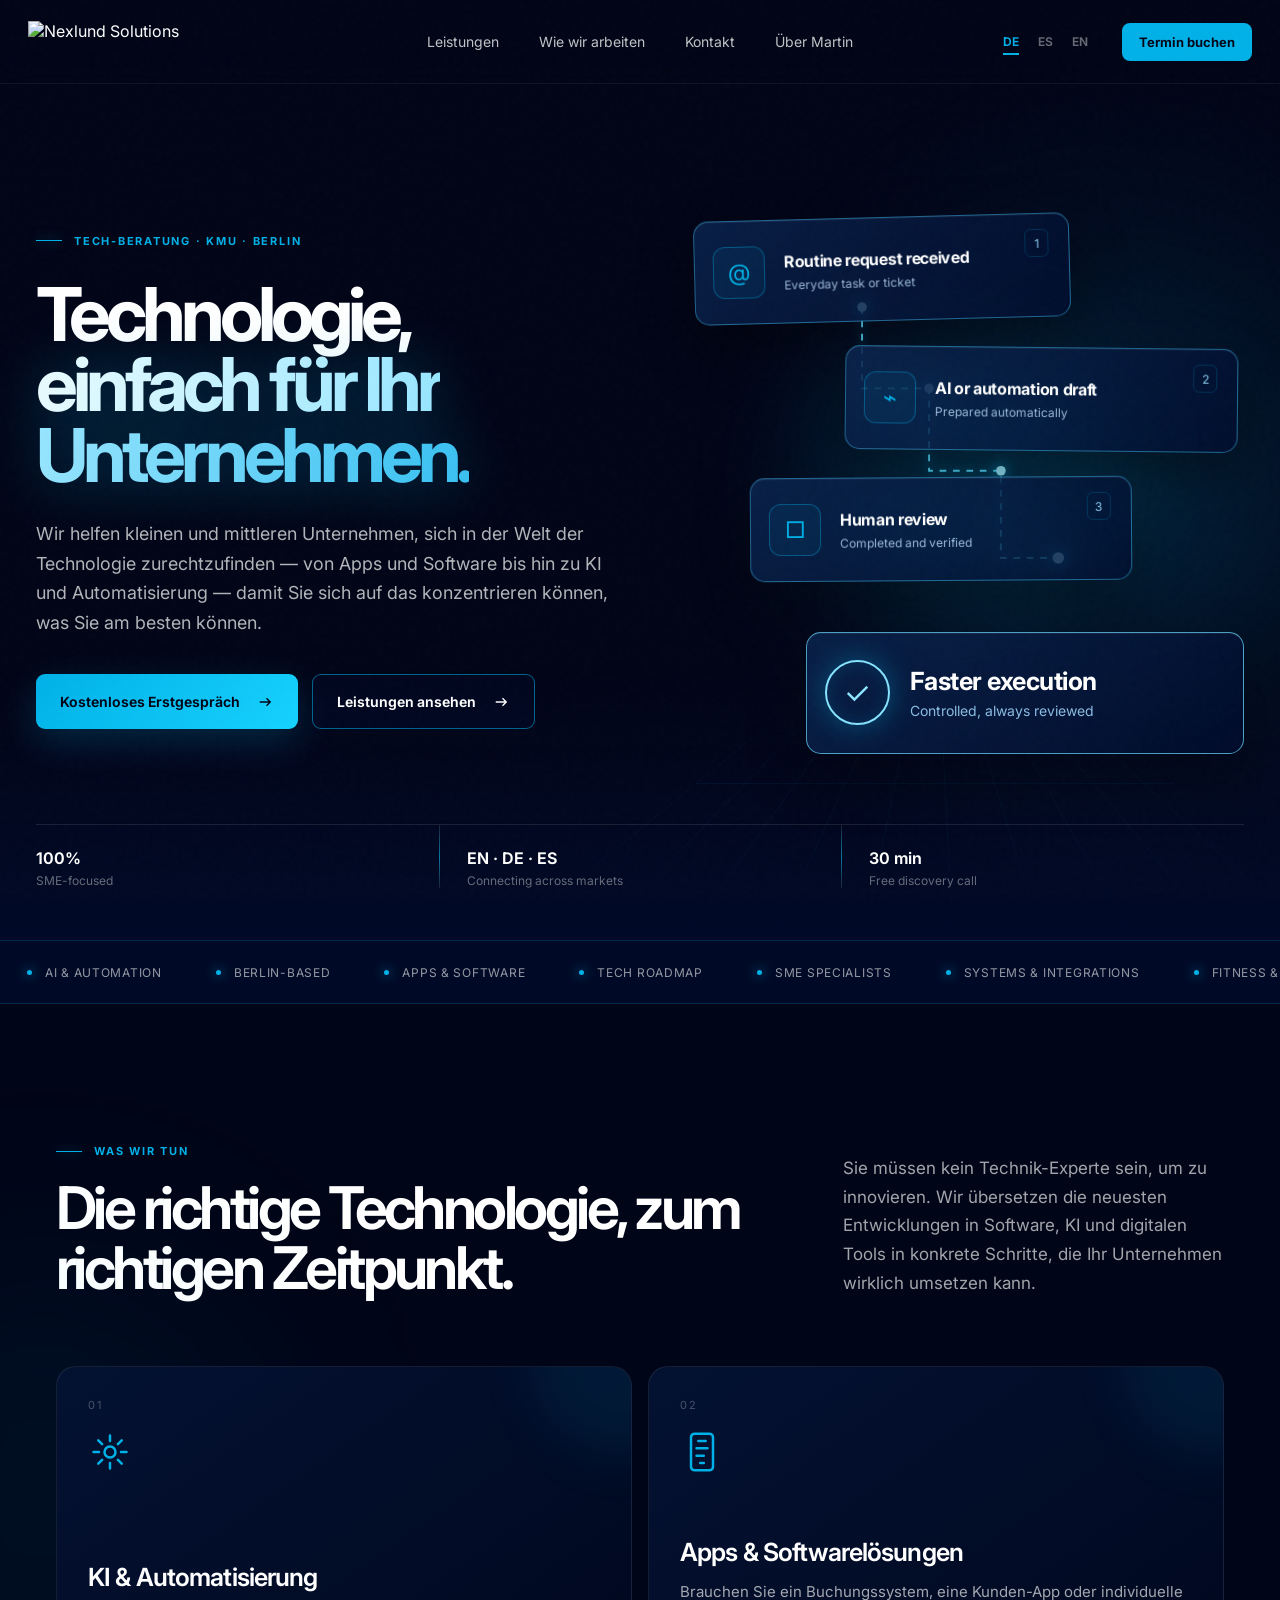
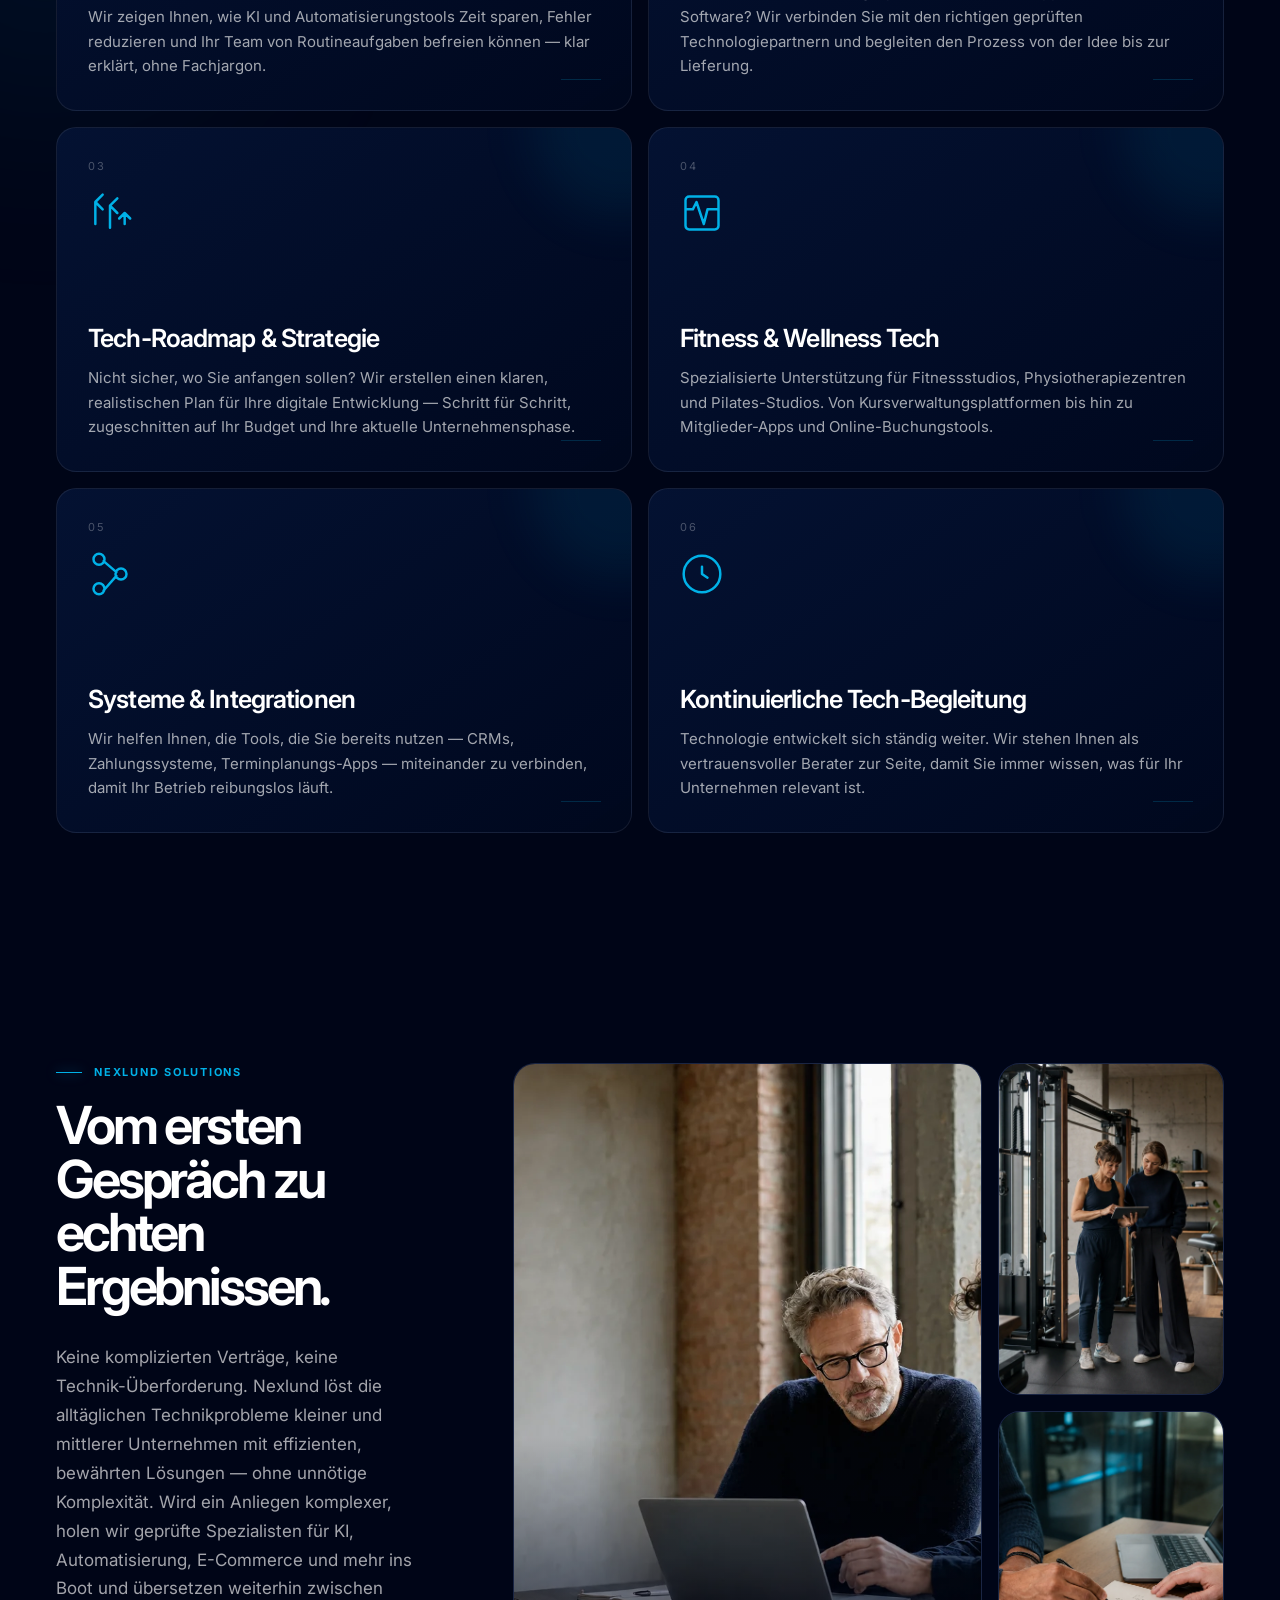
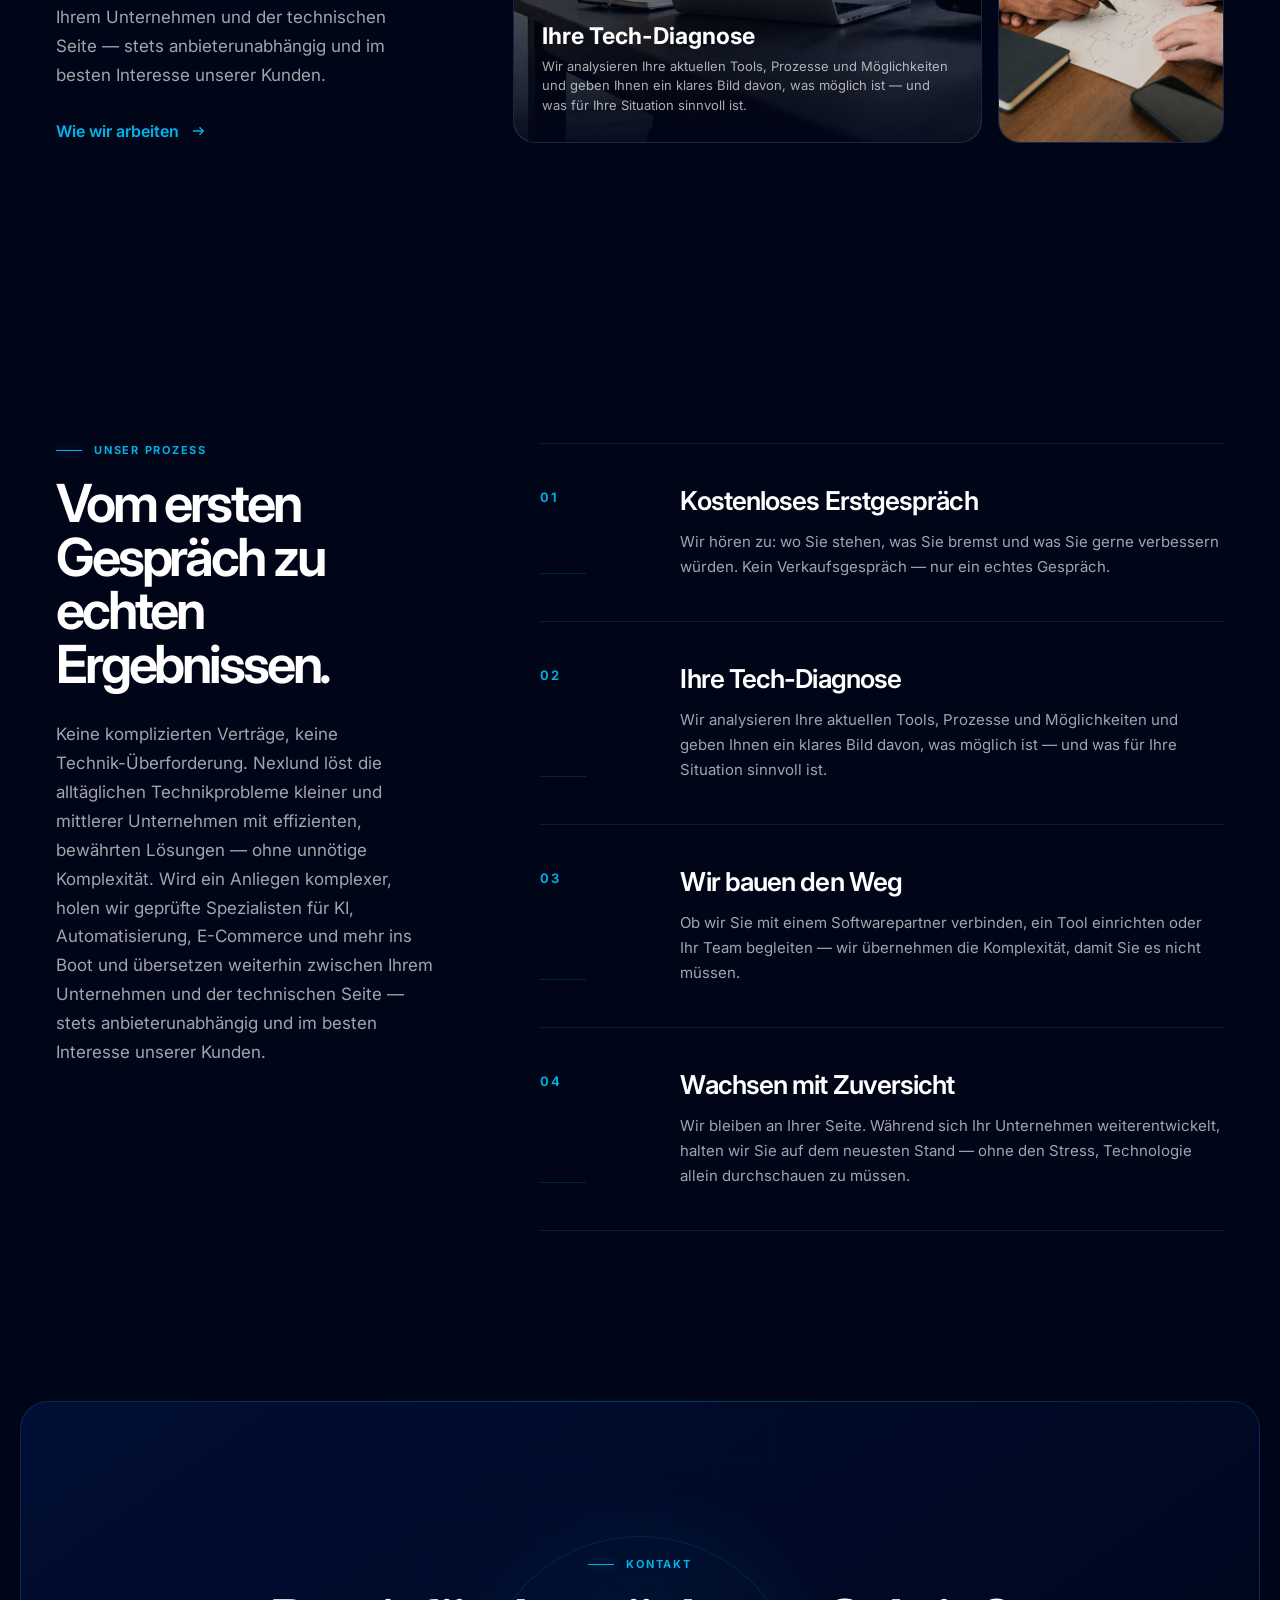
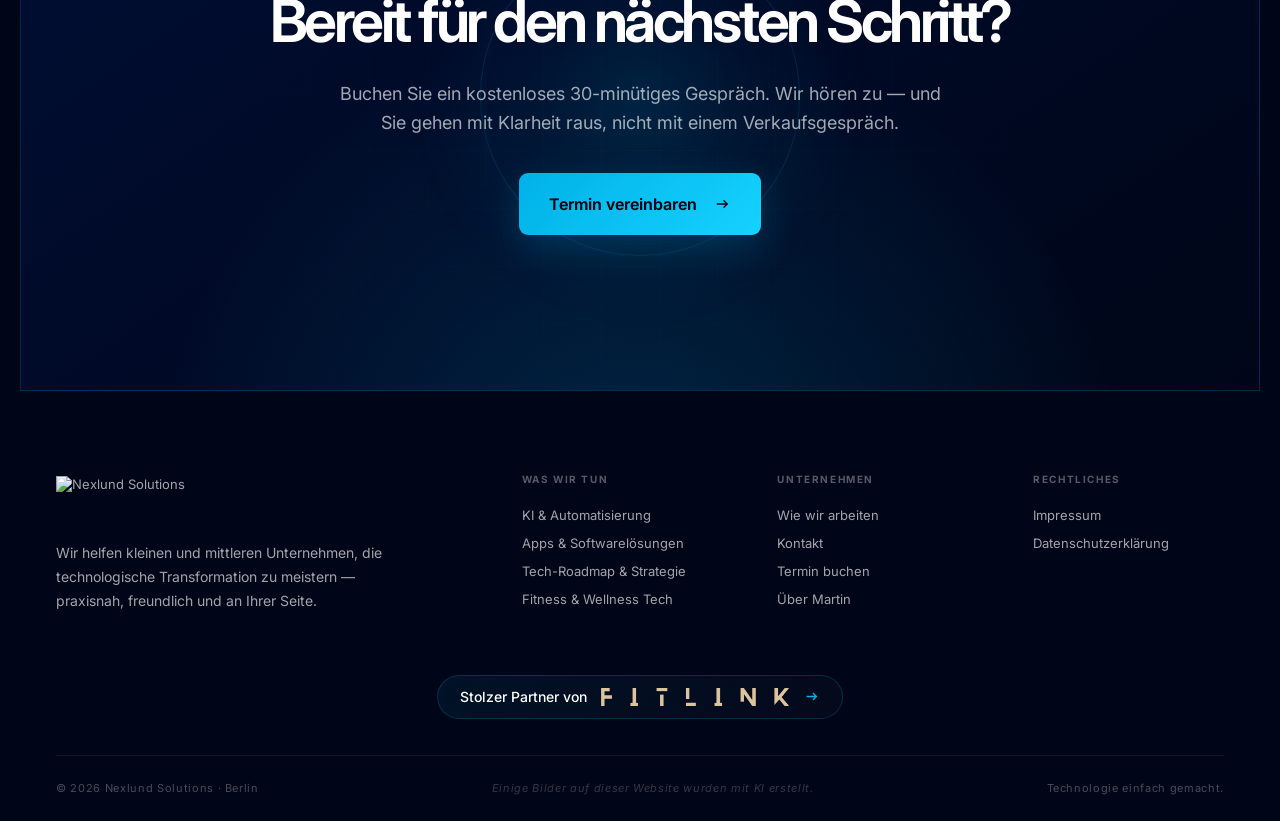
==== commit 385fff98: "Agregar la página de Martin Saldaño Krogslund y el botón de partner de FitLink - Páginas de biografí" ====
--- a/index.html
+++ b/index.html
@@ -27,10 +27,11 @@
     <link rel="preconnect" href="https://fonts.googleapis.com" />
     <link rel="preconnect" href="https://fonts.gstatic.com" crossorigin />
     <link href="https://fonts.googleapis.com/css2?family=Inter:wght@400;500;600;700&amp;display=swap" rel="stylesheet" />
-    <link rel="stylesheet" href="/assets/site.css" />
-    <script type="module" src="/assets/site.js"></script>
+    <link rel="stylesheet" href="/assets/site.css?v=2" />
+    <script type="module" src="/assets/site.js?v=2"></script>
+    <script type="application/ld+json">{"@context": "https://schema.org", "@graph": [{"@type": ["Organization", "ProfessionalService"], "@id": "https://nexlund.tech/#organization", "name": "Nexlund Solutions", "url": "https://nexlund.tech/", "logo": "https://nexlund.tech/Images/Logo%20Nexlund.png", "image": "https://nexlund.tech/Images/Logo%20Nexlund.png", "description": "Nexlund Solutions ist eine Technologieberatung in Berlin für kleine und mittlere Unternehmen: KI, Automatisierung, Apps und Software.", "email": "contact@nexlund.tech", "telephone": "+4915159457741", "vatID": "DE463036894", "areaServed": ["DE", "EU"], "availableLanguage": ["de", "es", "en"], "address": {"@type": "PostalAddress", "streetAddress": "Agricolastraße 25", "postalCode": "10555", "addressLocality": "Berlin", "addressCountry": "DE"}, "founder": {"@id": "https://nexlund.tech/#martin-saldano-krogslund"}}, {"@type": "Person", "@id": "https://nexlund.tech/#martin-saldano-krogslund", "name": "Martin Saldaño Krogslund", "jobTitle": "Gründer von Nexlund Solutions", "url": "https://nexlund.tech/ueber-mich/", "worksFor": {"@id": "https://nexlund.tech/#organization"}, "sameAs": ["https://fitlinkglobal.com"], "image": "https://nexlund.tech/assets/martin-saldano-krogslund.jpg"}, {"@type": "WebSite", "@id": "https://nexlund.tech/#website", "url": "https://nexlund.tech/", "name": "Nexlund Solutions", "inLanguage": "de", "publisher": {"@id": "https://nexlund.tech/#organization"}}]}</script>
   </head>
   <body>
-    <div id="root"><main><header class="site-header"><a class="brand" href="#home" aria-label="Nexlund home"><img alt="Nexlund Solutions" src="/Images/Logo Nexlund.png"></a><nav aria-label="Hauptnavigation"><a href="#services">Leistungen</a><a href="#how">Wie wir arbeiten</a><a href="#contact">Kontakt</a></nav><div class="header-actions"><div class="language" aria-label="Language selector"><a class="active" href="/" aria-current="page" lang="de" hreflang="de">de</a><a class="" href="/es/" lang="es" hreflang="es">es</a><a class="" href="/en/" lang="en" hreflang="en">en</a></div><a class="nav-cta" href="#contact">Termin buchen</a></div><button class="menu-button " aria-label="Menü öffnen oder schließen" aria-expanded="false"><i></i><i></i><i></i></button></header><div class="mobile-nav "><a href="#services">Leistungen</a><a href="#how">Wie wir arbeiten</a><a href="#contact">Kontakt</a><div class="language"><a class="active" href="/" aria-current="page" lang="de" hreflang="de">de</a><a class="" href="/es/" lang="es" hreflang="es">es</a><a class="" href="/en/" lang="en" hreflang="en">en</a></div></div><section class="hero" id="home"><div class="hero-grid"></div><div class="hero-copy"><div class="eyebrow"><span></span>Tech-Beratung · KMU · Berlin</div><h1>Technologie,<br><strong>einfach für Ihr Unternehmen.</strong></h1><p>Wir helfen kleinen und mittleren Unternehmen, sich in der Welt der Technologie zurechtzufinden — von Apps und Software bis hin zu KI und Automatisierung — damit Sie sich auf das konzentrieren können, was Sie am besten können.</p><div class="hero-actions"><a class="button primary" href="#contact">Kostenloses Erstgespräch<svg viewBox="0 0 24 24" aria-hidden="true"><path d="M5 12h14m-5-5 5 5-5 5"></path></svg></a><a class="button secondary" href="#services">Leistungen ansehen<svg viewBox="0 0 24 24" aria-hidden="true"><path d="M5 12h14m-5-5 5 5-5 5"></path></svg></a></div></div><div class="workflow" aria-label="Example of a simple AI-assisted workflow"><div class="workflow-glow"></div><div class="flow-card flow-one"><span class="flow-icon">@</span><span><b>Routine request received</b><small>Everyday task or ticket</small></span><em>1</em></div><div class="flow-card flow-two"><span class="flow-icon">⌁</span><span><b>AI or automation draft</b><small>Prepared automatically</small></span><em>2</em></div><div class="flow-card flow-three"><span class="flow-icon">□</span><span><b>Human review</b><small>Completed and verified</small></span><em>3</em></div><div class="flow-card flow-result"><span class="result-check">✓</span><span><b>Faster execution</b><small>Controlled, always reviewed</small></span></div><svg class="flow-line" viewBox="0 0 430 470" aria-hidden="true"><path d="M115 70v85h70v86h75v91h60"></path><circle cx="115" cy="70" r="5"></circle><circle cx="185" cy="155" r="5"></circle><circle cx="260" cy="241" r="5"></circle><circle cx="320" cy="332" r="6"></circle></svg></div><div class="outcomes" aria-label="Highlights"><div><span>100%</span><small>SME-focused</small></div><div><span>EN · DE · ES</span><small>Connecting across markets</small></div><div><span>30 min</span><small>Free discovery call</small></div></div></section><div class="ticker" aria-hidden="true"><div><span><i></i>AI &amp; Automation</span><span><i></i>Berlin-based</span><span><i></i>Apps &amp; Software</span><span><i></i>Tech Roadmap</span><span><i></i>SME Specialists</span><span><i></i>Systems &amp; Integrations</span><span><i></i>Fitness &amp; Wellness Tech</span><span><i></i>No jargon</span><span><i></i>AI &amp; Automation</span><span><i></i>Berlin-based</span><span><i></i>Apps &amp; Software</span><span><i></i>Tech Roadmap</span></div></div><section class="section services-section" id="services"><div class="section-head"><div><div class="eyebrow"><span></span>Was wir tun</div><h2>Die richtige Technologie, zum richtigen Zeitpunkt.</h2></div><p>Sie müssen kein Technik-Experte sein, um zu innovieren. Wir übersetzen die neuesten Entwicklungen in Software, KI und digitalen Tools in konkrete Schritte, die Ihr Unternehmen wirklich umsetzen kann.</p></div><div class="service-grid"><article class="service-card service-1"><span class="service-index">01</span><svg viewBox="0 0 24 24" aria-hidden="true"><path d="M12 3v3m0 12v3M3 12h3m12 0h3M5.6 5.6l2.1 2.1m8.6 8.6 2.1 2.1m0-12.8-2.1 2.1M7.7 16.3l-2.1 2.1M9 12a3 3 0 1 0 6 0 3 3 0 0 0-6 0Z"></path></svg><h3>KI &amp; Automatisierung</h3><p>Wir zeigen Ihnen, wie KI und Automatisierungstools Zeit sparen, Fehler reduzieren und Ihr Team von Routineaufgaben befreien können — klar erklärt, ohne Fachjargon.</p><i class="card-line"></i></article><article class="service-card service-2"><span class="service-index">02</span><svg viewBox="0 0 24 24" aria-hidden="true"><path d="M8 2h8a2 2 0 0 1 2 2v16a2 2 0 0 1-2 2H8a2 2 0 0 1-2-2V4a2 2 0 0 1 2-2Zm2 4h4m-5 4h6m-6 4h4m-2 4h2"></path></svg><h3>Apps &amp; Softwarelösungen</h3><p>Brauchen Sie ein Buchungssystem, eine Kunden-App oder individuelle Software? Wir verbinden Sie mit den richtigen geprüften Technologiepartnern und begleiten den Prozess von der Idee bis zur Lieferung.</p><i class="card-line"></i></article><article class="service-card service-3"><span class="service-index">03</span><svg viewBox="0 0 24 24" aria-hidden="true"><path d="M4 18V6m0 0 4 4M4 6l4-4m4 18V8m0 0 4 4m-4-4 4-4m4 14v-6m0 0-3 3m3-3 3 3"></path></svg><h3>Tech-Roadmap &amp; Strategie</h3><p>Nicht sicher, wo Sie anfangen sollen? Wir erstellen einen klaren, realistischen Plan für Ihre digitale Entwicklung — Schritt für Schritt, zugeschnitten auf Ihr Budget und Ihre aktuelle Unternehmensphase.</p><i class="card-line"></i></article><article class="service-card service-4"><span class="service-index">04</span><svg viewBox="0 0 24 24" aria-hidden="true"><path d="M3 10h4l2-4 4 12 2-8h6M5 21h14a2 2 0 0 0 2-2V5a2 2 0 0 0-2-2H5a2 2 0 0 0-2 2v14a2 2 0 0 0 2 2Z"></path></svg><h3>Fitness &amp; Wellness Tech</h3><p>Spezialisierte Unterstützung für Fitnessstudios, Physiotherapiezentren und Pilates-Studios. Von Kursverwaltungsplattformen bis hin zu Mitglieder-Apps und Online-Buchungstools.</p><i class="card-line"></i></article><article class="service-card service-5"><span class="service-index">05</span><svg viewBox="0 0 24 24" aria-hidden="true"><path d="M6 7a3 3 0 1 0 0-6 3 3 0 0 0 0 6Zm12 8a3 3 0 1 0 0-6 3 3 0 0 0 0 6ZM6 23a3 3 0 1 0 0-6 3 3 0 0 0 0 6Zm2.5-18 7 6m-7 10 7-8"></path></svg><h3>Systeme &amp; Integrationen</h3><p>Wir helfen Ihnen, die Tools, die Sie bereits nutzen — CRMs, Zahlungssysteme, Terminplanungs-Apps — miteinander zu verbinden, damit Ihr Betrieb reibungslos läuft.</p><i class="card-line"></i></article><article class="service-card service-6"><span class="service-index">06</span><svg viewBox="0 0 24 24" aria-hidden="true"><path d="M12 22a10 10 0 1 0 0-20 10 10 0 0 0 0 20Zm0-14v4l3 2"></path></svg><h3>Kontinuierliche Tech-Begleitung</h3><p>Technologie entwickelt sich ständig weiter. Wir stehen Ihnen als vertrauensvoller Berater zur Seite, damit Sie immer wissen, was für Ihr Unternehmen relevant ist.</p><i class="card-line"></i></article></div></section><section class="story-section"><div class="story-copy"><div class="eyebrow"><span></span>Nexlund Solutions</div><h2>Vom ersten Gespräch zu echten Ergebnissen.</h2><p>Keine komplizierten Verträge, keine Technik-Überforderung. Nexlund löst die alltäglichen Technikprobleme kleiner und mittlerer Unternehmen mit effizienten, bewährten Lösungen — ohne unnötige Komplexität. Wird ein Anliegen komplexer, holen wir geprüfte Spezialisten für KI, Automatisierung, E-Commerce und mehr ins Boot und übersetzen weiterhin zwischen Ihrem Unternehmen und der technischen Seite — stets anbieterunabhängig und im besten Interesse unserer Kunden.</p><a class="text-link" href="#how">Wie wir arbeiten<svg viewBox="0 0 24 24" aria-hidden="true"><path d="M5 12h14m-5-5 5 5-5 5"></path></svg></a></div><div class="photo-grid"><figure class="photo-main"><img loading="lazy" decoding="async" alt="Unternehmerin und Technologieberater bei der Zusammenarbeit" src="/assets/story-1.webp"><figcaption><b>Ihre Tech-Diagnose</b><span>Wir analysieren Ihre aktuellen Tools, Prozesse und Möglichkeiten und geben Ihnen ein klares Bild davon, was möglich ist — und was für Ihre Situation sinnvoll ist.</span></figcaption></figure><figure class="photo-small photo-fitness"><img loading="lazy" decoding="async" alt="Inhaberin eines Fitnessunternehmens prüft eine digitale Lösung" src="/assets/story-2.webp"></figure><figure class="photo-small photo-detail"><img loading="lazy" decoding="async" alt="Darstellung eines einfachen Geschäftsablaufs" src="/assets/story-3.webp"></figure></div></section><section class="section process-section" id="how"><div class="process-title"><div class="eyebrow"><span></span>Unser Prozess</div><h2>Vom ersten Gespräch zu echten Ergebnissen.</h2><p>Keine komplizierten Verträge, keine Technik-Überforderung. Nexlund löst die alltäglichen Technikprobleme kleiner und mittlerer Unternehmen mit effizienten, bewährten Lösungen — ohne unnötige Komplexität. Wird ein Anliegen komplexer, holen wir geprüfte Spezialisten für KI, Automatisierung, E-Commerce und mehr ins Boot und übersetzen weiterhin zwischen Ihrem Unternehmen und der technischen Seite — stets anbieterunabhängig und im besten Interesse unserer Kunden.</p></div><div class="process-list"><article><div class="step-marker"><span>01</span><i></i></div><div><h3>Kostenloses Erstgespräch</h3><p>Wir hören zu: wo Sie stehen, was Sie bremst und was Sie gerne verbessern würden. Kein Verkaufsgespräch — nur ein echtes Gespräch.</p></div></article><article><div class="step-marker"><span>02</span><i></i></div><div><h3>Ihre Tech-Diagnose</h3><p>Wir analysieren Ihre aktuellen Tools, Prozesse und Möglichkeiten und geben Ihnen ein klares Bild davon, was möglich ist — und was für Ihre Situation sinnvoll ist.</p></div></article><article><div class="step-marker"><span>03</span><i></i></div><div><h3>Wir bauen den Weg</h3><p>Ob wir Sie mit einem Softwarepartner verbinden, ein Tool einrichten oder Ihr Team begleiten — wir übernehmen die Komplexität, damit Sie es nicht müssen.</p></div></article><article><div class="step-marker"><span>04</span><i></i></div><div><h3>Wachsen mit Zuversicht</h3><p>Wir bleiben an Ihrer Seite. Während sich Ihr Unternehmen weiterentwickelt, halten wir Sie auf dem neuesten Stand — ohne den Stress, Technologie allein durchschauen zu müssen.</p></div></article></div></section><section class="cta-section" id="contact"><div class="cta-orb"></div><div class="eyebrow"><span></span>Kontakt</div><h2>Bereit für den nächsten Schritt?</h2><p>Buchen Sie ein kostenloses 30-minütiges Gespräch. Wir hören zu — und Sie gehen mit Klarheit raus, nicht mit einem Verkaufsgespräch.</p><a class="button primary large" href="https://calendly.com/martinus-sk/nexlund" target="_blank" rel="noopener">Termin vereinbaren<svg viewBox="0 0 24 24" aria-hidden="true"><path d="M5 12h14m-5-5 5 5-5 5"></path></svg></a></section><footer><div class="footer-main"><div><a class="brand" href="#home" aria-label="Nexlund home"><img alt="Nexlund Solutions" src="/Images/Logo Nexlund.png"></a><p>Wir helfen kleinen und mittleren Unternehmen, die technologische Transformation zu meistern — praxisnah, freundlich und an Ihrer Seite.</p></div><div><b>Was wir tun</b><a href="#services">KI &amp; Automatisierung</a><a href="#services">Apps &amp; Softwarelösungen</a><a href="#services">Tech-Roadmap &amp; Strategie</a><a href="#services">Fitness &amp; Wellness Tech</a></div><div><b>Unternehmen</b><a href="#how">Wie wir arbeiten</a><a href="#contact">Kontakt</a><a href="#contact">Termin buchen</a></div><div><b>Rechtliches</b><button>Impressum</button><button>Datenschutzerklärung</button></div></div><div class="footer-bottom"><span>© 2026 Nexlund Solutions · Berlin</span><span>Einige Bilder auf dieser Website wurden mit KI erstellt.</span><span>Technologie einfach gemacht.</span></div></footer></main></div>
+    <div id="root"><main><header class="site-header"><a class="brand" href="#home" aria-label="Nexlund home"><img alt="Nexlund Solutions" src="/Images/Logo Nexlund.png"></a><nav aria-label="Hauptnavigation"><a href="#services">Leistungen</a><a href="#how">Wie wir arbeiten</a><a href="#contact">Kontakt</a><a href="/ueber-mich/">Über Martin</a></nav><div class="header-actions"><div class="language" aria-label="Language selector"><a class="active" href="/" aria-current="page" lang="de" hreflang="de">de</a><a class="" href="/es/" lang="es" hreflang="es">es</a><a class="" href="/en/" lang="en" hreflang="en">en</a></div><a class="nav-cta" href="#contact">Termin buchen</a></div><button class="menu-button " aria-label="Menü öffnen oder schließen" aria-expanded="false"><i></i><i></i><i></i></button></header><div class="mobile-nav "><a href="#services">Leistungen</a><a href="#how">Wie wir arbeiten</a><a href="#contact">Kontakt</a><a href="/ueber-mich/">Über Martin</a><div class="language"><a class="active" href="/" aria-current="page" lang="de" hreflang="de">de</a><a class="" href="/es/" lang="es" hreflang="es">es</a><a class="" href="/en/" lang="en" hreflang="en">en</a></div></div><section class="hero" id="home"><div class="hero-grid"></div><div class="hero-copy"><div class="eyebrow"><span></span>Tech-Beratung · KMU · Berlin</div><h1>Technologie,<br><strong>einfach für Ihr Unternehmen.</strong></h1><p>Wir helfen kleinen und mittleren Unternehmen, sich in der Welt der Technologie zurechtzufinden — von Apps und Software bis hin zu KI und Automatisierung — damit Sie sich auf das konzentrieren können, was Sie am besten können.</p><div class="hero-actions"><a class="button primary" href="#contact">Kostenloses Erstgespräch<svg viewBox="0 0 24 24" aria-hidden="true"><path d="M5 12h14m-5-5 5 5-5 5"></path></svg></a><a class="button secondary" href="#services">Leistungen ansehen<svg viewBox="0 0 24 24" aria-hidden="true"><path d="M5 12h14m-5-5 5 5-5 5"></path></svg></a></div></div><div class="workflow" aria-label="Example of a simple AI-assisted workflow"><div class="workflow-glow"></div><div class="flow-card flow-one"><span class="flow-icon">@</span><span><b>Routine request received</b><small>Everyday task or ticket</small></span><em>1</em></div><div class="flow-card flow-two"><span class="flow-icon">⌁</span><span><b>AI or automation draft</b><small>Prepared automatically</small></span><em>2</em></div><div class="flow-card flow-three"><span class="flow-icon">□</span><span><b>Human review</b><small>Completed and verified</small></span><em>3</em></div><div class="flow-card flow-result"><span class="result-check">✓</span><span><b>Faster execution</b><small>Controlled, always reviewed</small></span></div><svg class="flow-line" viewBox="0 0 430 470" aria-hidden="true"><path d="M115 70v85h70v86h75v91h60"></path><circle cx="115" cy="70" r="5"></circle><circle cx="185" cy="155" r="5"></circle><circle cx="260" cy="241" r="5"></circle><circle cx="320" cy="332" r="6"></circle></svg></div><div class="outcomes" aria-label="Highlights"><div><span>100%</span><small>SME-focused</small></div><div><span>EN · DE · ES</span><small>Connecting across markets</small></div><div><span>30 min</span><small>Free discovery call</small></div></div></section><div class="ticker" aria-hidden="true"><div><span><i></i>AI &amp; Automation</span><span><i></i>Berlin-based</span><span><i></i>Apps &amp; Software</span><span><i></i>Tech Roadmap</span><span><i></i>SME Specialists</span><span><i></i>Systems &amp; Integrations</span><span><i></i>Fitness &amp; Wellness Tech</span><span><i></i>No jargon</span><span><i></i>AI &amp; Automation</span><span><i></i>Berlin-based</span><span><i></i>Apps &amp; Software</span><span><i></i>Tech Roadmap</span></div></div><section class="section services-section" id="services"><div class="section-head"><div><div class="eyebrow"><span></span>Was wir tun</div><h2>Die richtige Technologie, zum richtigen Zeitpunkt.</h2></div><p>Sie müssen kein Technik-Experte sein, um zu innovieren. Wir übersetzen die neuesten Entwicklungen in Software, KI und digitalen Tools in konkrete Schritte, die Ihr Unternehmen wirklich umsetzen kann.</p></div><div class="service-grid"><article class="service-card service-1"><span class="service-index">01</span><svg viewBox="0 0 24 24" aria-hidden="true"><path d="M12 3v3m0 12v3M3 12h3m12 0h3M5.6 5.6l2.1 2.1m8.6 8.6 2.1 2.1m0-12.8-2.1 2.1M7.7 16.3l-2.1 2.1M9 12a3 3 0 1 0 6 0 3 3 0 0 0-6 0Z"></path></svg><h3>KI &amp; Automatisierung</h3><p>Wir zeigen Ihnen, wie KI und Automatisierungstools Zeit sparen, Fehler reduzieren und Ihr Team von Routineaufgaben befreien können — klar erklärt, ohne Fachjargon.</p><i class="card-line"></i></article><article class="service-card service-2"><span class="service-index">02</span><svg viewBox="0 0 24 24" aria-hidden="true"><path d="M8 2h8a2 2 0 0 1 2 2v16a2 2 0 0 1-2 2H8a2 2 0 0 1-2-2V4a2 2 0 0 1 2-2Zm2 4h4m-5 4h6m-6 4h4m-2 4h2"></path></svg><h3>Apps &amp; Softwarelösungen</h3><p>Brauchen Sie ein Buchungssystem, eine Kunden-App oder individuelle Software? Wir verbinden Sie mit den richtigen geprüften Technologiepartnern und begleiten den Prozess von der Idee bis zur Lieferung.</p><i class="card-line"></i></article><article class="service-card service-3"><span class="service-index">03</span><svg viewBox="0 0 24 24" aria-hidden="true"><path d="M4 18V6m0 0 4 4M4 6l4-4m4 18V8m0 0 4 4m-4-4 4-4m4 14v-6m0 0-3 3m3-3 3 3"></path></svg><h3>Tech-Roadmap &amp; Strategie</h3><p>Nicht sicher, wo Sie anfangen sollen? Wir erstellen einen klaren, realistischen Plan für Ihre digitale Entwicklung — Schritt für Schritt, zugeschnitten auf Ihr Budget und Ihre aktuelle Unternehmensphase.</p><i class="card-line"></i></article><article class="service-card service-4"><span class="service-index">04</span><svg viewBox="0 0 24 24" aria-hidden="true"><path d="M3 10h4l2-4 4 12 2-8h6M5 21h14a2 2 0 0 0 2-2V5a2 2 0 0 0-2-2H5a2 2 0 0 0-2 2v14a2 2 0 0 0 2 2Z"></path></svg><h3>Fitness &amp; Wellness Tech</h3><p>Spezialisierte Unterstützung für Fitnessstudios, Physiotherapiezentren und Pilates-Studios. Von Kursverwaltungsplattformen bis hin zu Mitglieder-Apps und Online-Buchungstools.</p><i class="card-line"></i></article><article class="service-card service-5"><span class="service-index">05</span><svg viewBox="0 0 24 24" aria-hidden="true"><path d="M6 7a3 3 0 1 0 0-6 3 3 0 0 0 0 6Zm12 8a3 3 0 1 0 0-6 3 3 0 0 0 0 6ZM6 23a3 3 0 1 0 0-6 3 3 0 0 0 0 6Zm2.5-18 7 6m-7 10 7-8"></path></svg><h3>Systeme &amp; Integrationen</h3><p>Wir helfen Ihnen, die Tools, die Sie bereits nutzen — CRMs, Zahlungssysteme, Terminplanungs-Apps — miteinander zu verbinden, damit Ihr Betrieb reibungslos läuft.</p><i class="card-line"></i></article><article class="service-card service-6"><span class="service-index">06</span><svg viewBox="0 0 24 24" aria-hidden="true"><path d="M12 22a10 10 0 1 0 0-20 10 10 0 0 0 0 20Zm0-14v4l3 2"></path></svg><h3>Kontinuierliche Tech-Begleitung</h3><p>Technologie entwickelt sich ständig weiter. Wir stehen Ihnen als vertrauensvoller Berater zur Seite, damit Sie immer wissen, was für Ihr Unternehmen relevant ist.</p><i class="card-line"></i></article></div></section><section class="story-section"><div class="story-copy"><div class="eyebrow"><span></span>Nexlund Solutions</div><h2>Vom ersten Gespräch zu echten Ergebnissen.</h2><p>Keine komplizierten Verträge, keine Technik-Überforderung. Nexlund löst die alltäglichen Technikprobleme kleiner und mittlerer Unternehmen mit effizienten, bewährten Lösungen — ohne unnötige Komplexität. Wird ein Anliegen komplexer, holen wir geprüfte Spezialisten für KI, Automatisierung, E-Commerce und mehr ins Boot und übersetzen weiterhin zwischen Ihrem Unternehmen und der technischen Seite — stets anbieterunabhängig und im besten Interesse unserer Kunden.</p><a class="text-link" href="#how">Wie wir arbeiten<svg viewBox="0 0 24 24" aria-hidden="true"><path d="M5 12h14m-5-5 5 5-5 5"></path></svg></a></div><div class="photo-grid"><figure class="photo-main"><img loading="lazy" decoding="async" alt="Unternehmerin und Technologieberater bei der Zusammenarbeit" src="/assets/story-1.webp"><figcaption><b>Ihre Tech-Diagnose</b><span>Wir analysieren Ihre aktuellen Tools, Prozesse und Möglichkeiten und geben Ihnen ein klares Bild davon, was möglich ist — und was für Ihre Situation sinnvoll ist.</span></figcaption></figure><figure class="photo-small photo-fitness"><img loading="lazy" decoding="async" alt="Inhaberin eines Fitnessunternehmens prüft eine digitale Lösung" src="/assets/story-2.webp"></figure><figure class="photo-small photo-detail"><img loading="lazy" decoding="async" alt="Darstellung eines einfachen Geschäftsablaufs" src="/assets/story-3.webp"></figure></div></section><section class="section process-section" id="how"><div class="process-title"><div class="eyebrow"><span></span>Unser Prozess</div><h2>Vom ersten Gespräch zu echten Ergebnissen.</h2><p>Keine komplizierten Verträge, keine Technik-Überforderung. Nexlund löst die alltäglichen Technikprobleme kleiner und mittlerer Unternehmen mit effizienten, bewährten Lösungen — ohne unnötige Komplexität. Wird ein Anliegen komplexer, holen wir geprüfte Spezialisten für KI, Automatisierung, E-Commerce und mehr ins Boot und übersetzen weiterhin zwischen Ihrem Unternehmen und der technischen Seite — stets anbieterunabhängig und im besten Interesse unserer Kunden.</p></div><div class="process-list"><article><div class="step-marker"><span>01</span><i></i></div><div><h3>Kostenloses Erstgespräch</h3><p>Wir hören zu: wo Sie stehen, was Sie bremst und was Sie gerne verbessern würden. Kein Verkaufsgespräch — nur ein echtes Gespräch.</p></div></article><article><div class="step-marker"><span>02</span><i></i></div><div><h3>Ihre Tech-Diagnose</h3><p>Wir analysieren Ihre aktuellen Tools, Prozesse und Möglichkeiten und geben Ihnen ein klares Bild davon, was möglich ist — und was für Ihre Situation sinnvoll ist.</p></div></article><article><div class="step-marker"><span>03</span><i></i></div><div><h3>Wir bauen den Weg</h3><p>Ob wir Sie mit einem Softwarepartner verbinden, ein Tool einrichten oder Ihr Team begleiten — wir übernehmen die Komplexität, damit Sie es nicht müssen.</p></div></article><article><div class="step-marker"><span>04</span><i></i></div><div><h3>Wachsen mit Zuversicht</h3><p>Wir bleiben an Ihrer Seite. Während sich Ihr Unternehmen weiterentwickelt, halten wir Sie auf dem neuesten Stand — ohne den Stress, Technologie allein durchschauen zu müssen.</p></div></article></div></section><section class="cta-section" id="contact"><div class="cta-orb"></div><div class="eyebrow"><span></span>Kontakt</div><h2>Bereit für den nächsten Schritt?</h2><p>Buchen Sie ein kostenloses 30-minütiges Gespräch. Wir hören zu — und Sie gehen mit Klarheit raus, nicht mit einem Verkaufsgespräch.</p><a class="button primary large" href="https://calendly.com/martinus-sk/nexlund" target="_blank" rel="noopener">Termin vereinbaren<svg viewBox="0 0 24 24" aria-hidden="true"><path d="M5 12h14m-5-5 5 5-5 5"></path></svg></a></section><footer><div class="footer-main"><div><a class="brand" href="#home" aria-label="Nexlund home"><img alt="Nexlund Solutions" src="/Images/Logo Nexlund.png"></a><p>Wir helfen kleinen und mittleren Unternehmen, die technologische Transformation zu meistern — praxisnah, freundlich und an Ihrer Seite.</p></div><div><b>Was wir tun</b><a href="#services">KI &amp; Automatisierung</a><a href="#services">Apps &amp; Softwarelösungen</a><a href="#services">Tech-Roadmap &amp; Strategie</a><a href="#services">Fitness &amp; Wellness Tech</a></div><div><b>Unternehmen</b><a href="#how">Wie wir arbeiten</a><a href="#contact">Kontakt</a><a href="#contact">Termin buchen</a><a href="/ueber-mich/">Über Martin</a></div><div><b>Rechtliches</b><button>Impressum</button><button>Datenschutzerklärung</button></div></div><a class="partner-badge" href="https://fitlinkglobal.com" target="_blank" rel="noopener"><span>Stolzer Partner von</span><img class="partner-logo" src="/assets/fitlink-wordmark.webp" alt="FitLink Global Solutions" width="667" height="64" loading="lazy" decoding="async"><svg viewBox="0 0 24 24" aria-hidden="true"><path d="M5 12h14m-5-5 5 5-5 5"></path></svg></a><div class="footer-bottom"><span>© 2026 Nexlund Solutions · Berlin</span><span>Einige Bilder auf dieser Website wurden mit KI erstellt.</span><span>Technologie einfach gemacht.</span></div></footer></main></div>
   </body>
 </html>
--- a/assets/site.css
+++ b/assets/site.css
@@ -0,0 +1,15 @@
+:root{--night:#000517;--deep:#000c2e;--ink:#00091f;--cyan:#00b1e7;--cyan-dark:#0089b8;--white:#fff;--muted:#ffffffa3;--muted-soft:#fff6;--line:#00b1e733;--line-soft:#ffffff14}*{box-sizing:border-box}html{scroll-behavior:smooth}body{background:var(--night);color:var(--white);font-family:var(--font-geist,Inter), Arial, sans-serif;margin:0;overflow-x:hidden}button,a{font:inherit}a,button{color:inherit}::selection{background:var(--cyan);color:var(--night)}body:before{content:"";pointer-events:none;z-index:50;opacity:.13;background-image:url("data:image/svg+xml,%3Csvg viewBox='0 0 180 180' xmlns='http://www.w3.org/2000/svg'%3E%3Cfilter id='n'%3E%3CfeTurbulence type='fractalNoise' baseFrequency='.92' numOctaves='3' stitchTiles='stitch'/%3E%3C/filter%3E%3Crect width='100%25' height='100%25' filter='url(%23n)' opacity='.14'/%3E%3C/svg%3E");position:fixed;inset:0}.site-header{z-index:40;-webkit-backdrop-filter:blur(18px);backdrop-filter:blur(18px);background:linear-gradient(#000517fa,#000517c2);border-bottom:1px solid #ffffff0f;grid-template-columns:1fr auto 1fr;align-items:center;gap:42px;height:84px;padding:0 max(28px,50vw - 720px);display:grid;position:fixed;inset:0 0 auto}.brand{align-items:center;width:max-content;text-decoration:none;display:inline-flex}.brand img{object-fit:contain;width:auto;height:42px;display:block}.site-header nav{align-items:center;gap:40px;display:flex}.site-header nav a{color:#ffffffc2;white-space:nowrap;font-size:14px;text-decoration:none;transition:color .25s}.site-header nav a:hover{color:var(--cyan)}.header-actions{justify-self:end;align-items:center;gap:26px;display:flex}.language{gap:3px;display:flex}.language a{color:var(--muted-soft);text-transform:uppercase;cursor:pointer;background:0 0;border:0;padding:9px 8px;font-size:12px;font-weight:650;position:relative}.language a:after{content:"";background:var(--cyan);height:2px;transition:transform .22s;position:absolute;bottom:3px;left:8px;right:8px;transform:scaleX(0)}.language a.active{color:var(--cyan)}.language a.active:after{transform:scaleX(1)}.nav-cta{background:var(--cyan);color:var(--night);border-radius:8px;padding:11px 17px;font-size:13px;font-weight:680;text-decoration:none;transition:transform .2s,box-shadow .2s}.nav-cta:hover{transform:translateY(-2px);box-shadow:0 10px 30px #00b1e742}.menu-button{border:1px solid var(--line);cursor:pointer;background:#00b1e70d;border-radius:50%;justify-self:end;width:42px;height:42px;padding:10px 9px;display:none}.menu-button i{background:var(--cyan);height:1px;margin:5px 0;transition:all .2s;display:block}.menu-button.open i:first-child{transform:translateY(6px)rotate(45deg)}.menu-button.open i:nth-child(2){opacity:0}.menu-button.open i:last-child{transform:translateY(-6px)rotate(-45deg)}.mobile-nav{display:none}.hero{grid-template-columns:minmax(0,1.03fr) minmax(470px,.97fr);align-items:center;gap:50px;max-width:1600px;min-height:940px;margin:0 auto;padding:178px max(36px,50% - 685px) 155px;display:grid;position:relative;overflow:hidden}.hero:before{content:"";filter:blur(20px);background:radial-gradient(circle,#00b1e72b,#00b1e70a 44%,#0000 70%);border-radius:50%;width:850px;height:850px;animation:8s ease-in-out infinite breathe;position:absolute;top:60px;right:-260px}.hero:after{content:"";pointer-events:none;background:linear-gradient(#0000,#000c2eb8);height:270px;position:absolute;inset:auto 0 0}.hero-grid{z-index:-1;opacity:.42;transform-origin:bottom;background-image:linear-gradient(var(--line) 1px,transparent 1px),linear-gradient(90deg,var(--line) 1px,transparent 1px);background-size:72px 72px;position:absolute;inset:80px 0 0 46%;transform:perspective(560px)rotateX(58deg)scale(1.25);-webkit-mask-image:linear-gradient(#0000 0,#000 28% 75%,#0000 100%);mask-image:linear-gradient(#0000 0,#000 28% 75%,#0000 100%)}.hero-copy{z-index:3;max-width:760px;animation:.75s both heroIn;position:relative}.eyebrow{color:var(--cyan);text-transform:uppercase;letter-spacing:.16em;align-items:center;gap:12px;font-size:11px;font-weight:690;display:flex}.eyebrow span{background:var(--cyan);width:26px;height:1px;box-shadow:0 0 12px #00b1e7b3}.hero h1{letter-spacing:-.068em;max-width:760px;margin:31px 0 29px;font-size:clamp(62px,5.8vw,92px);font-weight:710;line-height:.95}.hero h1 strong{background:linear-gradient(100deg,#eafcff 0%,#9fe8ff 22%,#3fc3f2 48%,#0aa3e0 72%,#0a6fb8 100%);background-size:200% auto;-webkit-background-clip:text;background-clip:text;color:transparent;-webkit-text-fill-color:transparent;filter:drop-shadow(0 2px 30px #00b1e759);font-weight:inherit;animation:9s ease-in-out infinite heroShine}@keyframes heroShine{0%,100%{background-position:0% 50%}50%{background-position:100% 50%}}.hero-copy>p{color:#ffffffb3;max-width:650px;margin:0;font-size:clamp(17px,1.4vw,20px);line-height:1.64}.hero-actions{gap:14px;margin-top:37px;display:flex}.button{border-radius:9px;justify-content:center;align-items:center;gap:16px;min-height:55px;padding:0 24px;font-size:14px;font-weight:650;text-decoration:none;transition:transform .22s,box-shadow .22s,border-color .22s,background .22s;display:inline-flex}.button svg,.text-link svg{fill:none;stroke:currentColor;stroke-width:1.8px;width:18px;height:18px;transition:transform .22s}.button:hover,.text-link:hover{transform:translateY(-2px)}.button:hover svg,.text-link:hover svg{transform:translate(4px)}.button.primary{color:var(--night);background:linear-gradient(135deg,#00b1e7,#16d2ff);box-shadow:0 12px 38px #00b1e733}.button.primary:hover{box-shadow:0 18px 45px #00b1e754}.button.secondary{color:#fff;-webkit-backdrop-filter:blur(12px);backdrop-filter:blur(12px);background:#000c2e61;border:1px solid #00b1e78c}.button.secondary:hover{border-color:var(--cyan);background:#00b1e714}.workflow{z-index:3;height:560px;animation:.8s .13s both heroIn;position:relative}.workflow-glow{filter:blur(42px);background:radial-gradient(circle,#00b1e733,#0000 60%);position:absolute;inset:20% 0}.flow-card{-webkit-backdrop-filter:blur(18px);backdrop-filter:blur(18px);background:linear-gradient(135deg,#0a234ce0,#000c2ebf);border:1px solid #44c7ff75;border-radius:15px;grid-template-columns:56px 1fr 26px;align-items:center;gap:15px;height:104px;padding:15px 18px;display:grid;position:absolute;box-shadow:0 22px 55px #00000059,inset 0 1px #ffffff0f}.flow-card b{letter-spacing:-.02em;font-size:16px;display:block}.flow-card small{color:#9bb8d8;margin-top:6px;font-size:12px;display:block}.flow-card em{border:1px solid var(--line);color:#87cbef;border-radius:6px;align-self:start;place-items:center;width:24px;height:28px;font-size:12px;font-style:normal;display:grid}.flow-icon{width:52px;height:52px;color:var(--cyan);background:#00b1e70f;border:1px solid #00b1e761;border-radius:12px;place-items:center;font-size:23px;display:grid}.flow-one{width:67%;animation:6s ease-in-out infinite cardFloat;top:15px;left:2%;transform:rotate(-1.5deg)}.flow-two{width:70%;animation:7s ease-in-out 1s infinite cardFloat;top:145px;right:1%;transform:rotate(.6deg)}.flow-three{width:68%;animation:6.5s ease-in-out .6s infinite cardFloat;top:275px;left:12%;transform:rotate(-.4deg)}.flow-result{border-color:#6cdbffb3;grid-template-columns:70px 1fr;width:78%;height:122px;animation:7.5s ease-in-out 1.5s infinite cardFloat;bottom:8px;right:0}.flow-result b{font-size:25px}.flow-result small{color:#8abce3;font-size:14px}.result-check{color:#8ee7ff;border:2px solid #85e3ff;border-radius:50%;place-items:center;width:65px;height:65px;font-size:31px;display:grid;box-shadow:0 0 28px #00b1e75c,inset 0 0 17px #00b1e724}.flow-line{z-index:-1;width:74%;height:450px;position:absolute;inset:38px 0 auto 12%;overflow:visible}.flow-line path{fill:none;stroke:#59dfff;stroke-width:2px;stroke-dasharray:7 7;filter:drop-shadow(0 0 5px #00b1e7cc);animation:14s linear infinite dash}.flow-line circle{fill:#a9efff;filter:drop-shadow(0 0 7px #00b1e7)}.outcomes{z-index:4;border-top:1px solid #ffffff1a;grid-template-columns:repeat(3,1fr);display:grid;position:absolute;bottom:52px;left:max(36px,50% - 685px);right:max(36px,50% - 685px)}.outcomes div{border-left:1px solid #ffffff1a;padding:23px 27px 0}.outcomes div:first-child{border-left:0;padding-left:0}.outcomes span{color:#fff;font-size:16px;font-weight:650;display:block}.outcomes small{color:var(--muted-soft);margin-top:5px;font-size:12px;display:block}.ticker{border-block:1px solid var(--line);background:#000a26;overflow:hidden}.ticker>div{align-items:center;width:max-content;animation:35s linear infinite ticker;display:flex}.ticker span{color:#ffffff94;letter-spacing:.06em;text-transform:uppercase;white-space:nowrap;align-items:center;gap:13px;min-height:62px;padding:0 27px;font-size:12px;display:flex}.ticker i{background:var(--cyan);width:5px;height:5px;box-shadow:0 0 12px var(--cyan);border-radius:50%}.section{max-width:1440px;margin:0 auto;padding:140px 56px}.section-head{grid-template-columns:1.3fr .7fr;align-items:end;gap:80px;margin-bottom:68px;display:grid}.section h2,.story-section h2,.cta-section h2{letter-spacing:-.06em;max-width:850px;margin:20px 0 0;font-size:clamp(42px,4.6vw,72px);font-weight:650;line-height:1.02}.section-head>p,.process-title>p,.story-copy>p{color:var(--muted);margin:0;font-size:17px;line-height:1.7}.services-section{position:relative}.services-section:before{content:"";filter:blur(110px);background:#00b1e70f;border-radius:50%;width:450px;height:450px;position:absolute;top:260px;left:-180px}.service-grid{grid-template-columns:repeat(12,1fr);gap:16px;display:grid;position:relative}.service-card{border:1px solid var(--line-soft);background:linear-gradient(145deg,#041335eb,#00081ef5);border-radius:20px;flex-direction:column;min-height:345px;padding:31px;transition:transform .3s,border-color .3s,box-shadow .3s;display:flex;position:relative;overflow:hidden}.service-card:before{content:"";filter:blur(25px);background:#00b1e714;border-radius:50%;width:180px;height:180px;transition:all .35s;position:absolute;top:-90px;right:-80px}.service-card:hover{border-color:#00b1e761;transform:translateY(-6px);box-shadow:0 24px 55px #00000040}.service-card:hover:before{background:#00b1e724}.service-1,.service-2,.service-5,.service-6,.service-3,.service-4{grid-column:span 6}.service-card svg{fill:none;width:44px;height:44px;stroke:var(--cyan);stroke-width:1.35px;stroke-linecap:round;stroke-linejoin:round;margin-top:18px}.service-index{color:#ffffff47;letter-spacing:.16em;font-size:11px}.service-card h3{letter-spacing:-.035em;margin:auto 0 13px;font-size:25px;font-weight:620;line-height:1.15}.service-card p{max-width:550px;color:var(--muted);margin:0;font-size:15px;line-height:1.65}.card-line{background:var(--line);width:40px;height:1px;position:absolute;bottom:30px;right:30px}.story-section{grid-template-columns:.68fr 1.32fr;align-items:center;gap:90px;max-width:1600px;margin:20px auto 80px;padding:70px max(56px,50% - 720px);display:grid}.story-copy{max-width:480px}.story-copy h2{font-size:clamp(46px,4.1vw,68px)}.story-copy>p{margin-top:30px}.text-link{width:max-content;color:var(--cyan);align-items:center;gap:10px;margin-top:31px;font-weight:620;text-decoration:none;transition:transform .2s;display:flex}.photo-grid{grid-template-rows:1fr 1fr;grid-template-columns:1.35fr .65fr;gap:16px;min-height:680px;display:grid;position:relative}.photo-grid figure{background:var(--deep);border:1px solid #ffffff1a;border-radius:22px;margin:0;position:relative;overflow:hidden}.photo-grid img{object-fit:cover;width:100%;height:100%;transition:transform .7s;display:block}.photo-grid figure:hover img{transform:scale(1.025)}.photo-main{grid-row:span 2}.photo-main:after{content:"";background:linear-gradient(#0000,#000517eb);position:absolute;inset:55% 0 0}.photo-main figcaption{z-index:2;flex-direction:column;display:flex;position:absolute;bottom:27px;left:28px;right:28px}.photo-main figcaption b{font-size:23px}.photo-main figcaption span{color:#ffffffab;margin-top:7px;font-size:13px;line-height:1.5}.process-section{grid-template-columns:.72fr 1.28fr;gap:100px;padding-top:150px;display:grid}.process-title{align-self:start;position:sticky;top:130px}.process-title h2{font-size:clamp(46px,4.1vw,68px)}.process-title>p{max-width:520px;margin-top:29px}.process-list{border-top:1px solid var(--line-soft)}.process-list article{border-bottom:1px solid var(--line-soft);grid-template-columns:115px 1fr;gap:25px;padding:42px 0;display:grid}.step-marker{position:relative}.step-marker span{color:var(--cyan);letter-spacing:.1em;font-size:13px;font-weight:650}.step-marker i{background:var(--line);width:46px;height:1px;position:absolute;bottom:5px;left:0}.process-list h3{letter-spacing:-.035em;margin:0 0 13px;font-size:26px;font-weight:620;line-height:1.15}.process-list p{color:var(--muted);margin:0;font-size:15px;line-height:1.67}.cta-section{border:1px solid var(--line);text-align:center;background:radial-gradient(circle at 50% 120%,#00b1e72e,#0000 52%),linear-gradient(145deg,#000e34,#000618);border-radius:28px 28px 0 0;flex-direction:column;justify-content:center;align-items:center;min-height:590px;margin:30px 20px 0;padding:120px 30px;display:flex;position:relative;overflow:hidden}.cta-section:before{content:"";opacity:.42;background-image:linear-gradient(#00b1e712 1px,#0000 1px),linear-gradient(90deg,#00b1e712 1px,#0000 1px);background-size:58px 58px;position:absolute;inset:0;-webkit-mask-image:radial-gradient(circle,#000,#0000 70%);mask-image:radial-gradient(circle,#000,#0000 70%)}.cta-section>*{z-index:2;position:relative}.cta-section h2{max-width:860px}.cta-section>p{max-width:610px;color:var(--muted);margin:27px auto 35px;font-size:18px;line-height:1.65}.button.large{min-height:62px;padding:0 30px;font-size:16px}.cta-orb{z-index:0;border:1px solid #00b1e729;border-radius:50%;width:320px;height:320px;animation:8s ease-in-out infinite orb;position:absolute;box-shadow:0 0 90px #00b1e714,inset 0 0 90px #00b1e70f}footer{max-width:1440px;margin:0 auto;padding:82px 56px 26px}.footer-main{grid-template-columns:2.1fr 1fr 1fr 1fr;gap:65px;padding-bottom:62px;display:grid}.footer-main>div:first-child p{max-width:360px;color:var(--muted);margin:23px 0 0;font-size:14px;line-height:1.7}.footer-main>div:not(:first-child){flex-direction:column;gap:12px;display:flex}.footer-main b{color:#ffffff57;letter-spacing:.16em;text-transform:uppercase;margin-bottom:10px;font-size:10px}.footer-main a,.footer-main button{width:max-content;color:var(--muted);cursor:pointer;background:0 0;border:0;padding:0;font-size:13px;text-decoration:none;transition:color .2s}.footer-main a:hover,.footer-main button:hover{color:var(--cyan)}.footer-bottom{border-top:1px solid var(--line-soft);color:#ffffff47;letter-spacing:.06em;justify-content:space-between;padding-top:25px;font-size:11px;display:flex}.modal-backdrop{z-index:100;-webkit-backdrop-filter:blur(12px);backdrop-filter:blur(12px);background:#00030ed4;place-items:center;padding:25px;display:grid;position:fixed;inset:0}.modal{background:#020a20;border:1px solid #00b1e740;border-radius:22px;width:min(780px,100%);max-height:min(800px,90vh);padding:45px;position:relative;overflow:auto;box-shadow:0 35px 90px #0000008c}.modal-close{border:1px solid var(--line);width:38px;height:38px;color:var(--cyan);cursor:pointer;background:#00b1e70d;border-radius:50%;font-size:26px;position:absolute;top:17px;right:18px}.modal-kicker{color:var(--cyan);text-transform:uppercase;letter-spacing:.16em;font-size:10px}.modal h2{letter-spacing:-.04em;margin:14px 0 3px;font-size:38px}.modal-sub{color:var(--muted-soft);margin:0 0 30px;font-size:13px}.modal-content{border-top:1px solid var(--line-soft);color:var(--muted);padding-top:15px;font-size:14px;line-height:1.7}.modal-content h3{color:#fff;margin:26px 0 7px;font-size:15px}.modal-content a{color:var(--cyan)}@keyframes heroIn{0%{opacity:0;transform:translateY(24px)}to{opacity:1;transform:translateY(0)}}@keyframes cardFloat{0%,to{translate:0}50%{translate:0 -7px}}@keyframes dash{to{stroke-dashoffset:-140px}}@keyframes ticker{to{transform:translate(-50%)}}@keyframes breathe{0%,to{opacity:.75;transform:scale(1)}50%{opacity:1;transform:scale(1.08)}}@keyframes orb{0%,to{opacity:.6;transform:scale(.95)}50%{opacity:1;transform:scale(1.06)}}@media (width<=1100px){.site-header{grid-template-columns:1fr auto;padding:0 28px}.site-header nav,.header-actions{display:none}.menu-button{display:block}.mobile-nav{z-index:35;border-bottom:1px solid var(--line);-webkit-backdrop-filter:blur(18px);backdrop-filter:blur(18px);opacity:0;background:#000517fa;flex-direction:column;gap:0;padding:12px 28px 26px;transition:all .3s;display:flex;position:fixed;inset:83px 0 auto;transform:translateY(-130%)}.mobile-nav.open{opacity:1;transform:translateY(0)}.mobile-nav>a{border-bottom:1px solid var(--line-soft);padding:17px 0;text-decoration:none}.mobile-nav .language{margin-top:16px}.hero{grid-template-columns:1fr 480px;gap:20px;min-height:1060px;padding:150px 40px 155px}.hero h1{font-size:clamp(58px,7vw,77px)}.workflow{transform-origin:50%;transform:scale(.86)}.section,.story-section{padding-left:35px;padding-right:35px}.story-section{grid-template-columns:.8fr 1.2fr;gap:45px}.photo-grid{min-height:580px}.process-section{gap:60px}}@media (width<=820px){.hero{grid-template-columns:1fr;min-height:auto;padding:145px 24px 175px}.hero h1{font-size:clamp(50px,12vw,74px)}.workflow{width:min(560px,100%);margin:45px auto 0;transform:none}.outcomes{bottom:34px;left:24px;right:24px}.outcomes div{padding:18px 13px 0}.section{padding:100px 24px}.section-head{grid-template-columns:1fr;gap:28px;margin-bottom:45px}.service-card{grid-column:span 12;min-height:310px}.story-section{grid-template-columns:1fr;margin-bottom:0;padding:80px 24px}.story-copy{max-width:650px}.photo-grid{min-height:660px}.process-section{grid-template-columns:1fr;gap:50px}.process-title{position:static}.cta-section{min-height:540px;margin:10px 10px 0;padding:90px 24px}footer{padding:70px 25px 25px}.footer-main{grid-template-columns:1fr 1fr}}@media (width<=560px){.site-header{height:74px;padding:0 18px}.mobile-nav{padding-inline:20px;top:73px}.brand img{height:36px}.hero{padding:124px 18px 244px}.hero-copy>p{font-size:16px}.hero-actions{flex-direction:column;align-items:stretch}.button{width:100%}.workflow{height:465px;margin-top:35px}.flow-card{border-radius:12px;grid-template-columns:43px 1fr 22px;gap:10px;height:88px;padding:12px}.flow-icon{width:40px;height:40px;font-size:18px}.flow-card b{font-size:13px}.flow-card small{margin-top:4px;font-size:10px}.flow-one{width:78%;top:8px}.flow-two{width:81%;top:110px}.flow-three{width:79%;top:213px}.flow-result{grid-template-columns:55px 1fr;width:88%;height:102px;bottom:8px}.result-check{width:52px;height:52px}.flow-result b{font-size:20px}.flow-result small{font-size:11px}.flow-line{width:90%;height:390px;inset:17px 0 auto 4%}.outcomes{grid-template-columns:1fr;bottom:28px}.outcomes div{display:none}.outcomes div:first-child{padding:15px 0 0;display:block}.ticker span{min-height:54px}.section h2,.story-section h2,.cta-section h2{font-size:clamp(40px,12vw,54px)}.service-card{min-height:330px;padding:26px}.photo-grid{grid-template-rows:420px 230px;grid-template-columns:1fr 1fr;min-height:auto}.photo-main{grid-area:auto/span 2}.photo-small{min-height:230px}.process-list article{grid-template-columns:55px 1fr;gap:15px;padding:32px 0}.step-marker i{display:none}.cta-section{border-radius:22px 22px 0 0}.footer-main{grid-template-columns:1fr;gap:42px}.footer-bottom{flex-direction:column;gap:10px}.modal-backdrop{padding:10px}.modal{padding:36px 23px}}@media (prefers-reduced-motion:reduce){html{scroll-behavior:auto}*,:before,:after{transition-duration:.01ms!important;animation-duration:.01ms!important;animation-iteration-count:1!important}}
+
+.button.primary{position:relative;overflow:hidden}.button.primary:after{content:"";background:linear-gradient(115deg,transparent 30%,#ffffff5c 50%,transparent 70%);width:60%;height:100%;position:absolute;top:0;left:-120%;transition:left .65s ease}.button.primary:hover:after{left:120%}.nav-cta{position:relative;overflow:hidden}.nav-cta:after{content:"";background:linear-gradient(115deg,transparent 30%,#ffffff70 50%,transparent 70%);width:60%;height:100%;position:absolute;top:0;left:-120%;transition:left .6s ease}.nav-cta:hover:after{left:120%}.eyebrow span{animation:3.2s ease-in-out infinite eyebrowPulse}@keyframes eyebrowPulse{0%,100%{box-shadow:0 0 12px #00b1e7b3;opacity:1}50%{box-shadow:0 0 22px #00b1e7f0;opacity:.75}}.service-card{isolation:isolate}.service-card:after{content:"";background:linear-gradient(90deg,transparent,var(--cyan),transparent);width:0;height:2px;transition:width .4s ease;position:absolute;top:0;left:50%;transform:translateX(-50%)}.service-card:hover:after{width:70%}.service-card:hover svg{filter:drop-shadow(0 0 8px #00b1e78c);transition:filter .3s}.service-card:hover .card-line{width:64px;background:var(--cyan);box-shadow:0 0 10px #00b1e7a8}.card-line{transition:width .35s ease,background .35s ease,box-shadow .35s ease}.photo-grid figure{transition:box-shadow .4s ease,transform .4s ease}.photo-grid figure:hover{box-shadow:0 20px 60px #00b1e726;transform:translateY(-3px)}.modal{background:linear-gradient(160deg,#031029 0%,#020815 60%,#000208 100%);box-shadow:0 35px 90px #0000008c,0 0 0 1px #00b1e71a inset,0 -1px 0 #00b1e73d inset}.modal-content h3{position:relative;padding-left:14px}.modal-content h3:before{content:"";background:var(--cyan);width:4px;height:14px;border-radius:2px;box-shadow:0 0 8px #00b1e7a8;position:absolute;left:0;top:3px}.outcomes div{position:relative}.outcomes div:not(:first-child):before{content:"";background:linear-gradient(#0000,var(--cyan) 50%,#0000);width:1px;height:100%;position:absolute;left:-1px;top:0;opacity:.6}a:focus-visible,button:focus-visible{outline:2px solid var(--cyan);outline-offset:3px;border-radius:4px}.step-marker i{transition:width .4s ease,background .4s ease}.process-list article:hover .step-marker i{width:70px;background:var(--cyan);box-shadow:0 0 8px #00b1e7a8}.process-list article:hover h3{color:var(--cyan);transition:color .3s ease}.footer-bottom span:nth-child(2){color:#ffffff33;font-style:italic}.cta-orb{background:radial-gradient(circle,#00b1e71f,#0000 70%)}
+.language a{text-decoration:none;display:inline-block}
+
+.partner-badge{width:max-content;max-width:100%;color:var(--white);cursor:pointer;background:linear-gradient(135deg,#00b1e714,#ffffff05);border:1px solid var(--line);border-radius:999px;align-items:center;gap:14px;margin:0 auto 36px;padding:12px 22px;font-size:14px;font-weight:500;text-decoration:none;transition:border-color .25s,background .25s,transform .25s;display:flex}
+.partner-badge:hover{background:linear-gradient(135deg,#00b1e72b,#ffffff0a);border-color:var(--cyan);transform:translateY(-2px)}
+.partner-logo{flex:none;width:auto;height:18px;opacity:1;transition:filter .25s}
+.partner-badge:hover .partner-logo{filter:brightness(1.12)}
+.partner-badge svg{fill:none;stroke:var(--cyan);stroke-width:1.8px;flex:none;width:17px;height:17px;transition:transform .22s}
+.partner-badge:hover svg{transform:translate(4px)}
+@media (max-width:560px){.partner-badge{gap:11px;padding:10px 18px;font-size:12.5px;margin-bottom:30px}.partner-logo{height:15px}}
+
+.portrait{object-fit:cover;border:1px solid var(--line);border-radius:28px;width:172px;height:172px;box-shadow:0 22px 54px #00061ca6,0 0 0 7px #00b1e712}
+@media (max-width:560px){.portrait{width:150px;height:150px;border-radius:24px}}
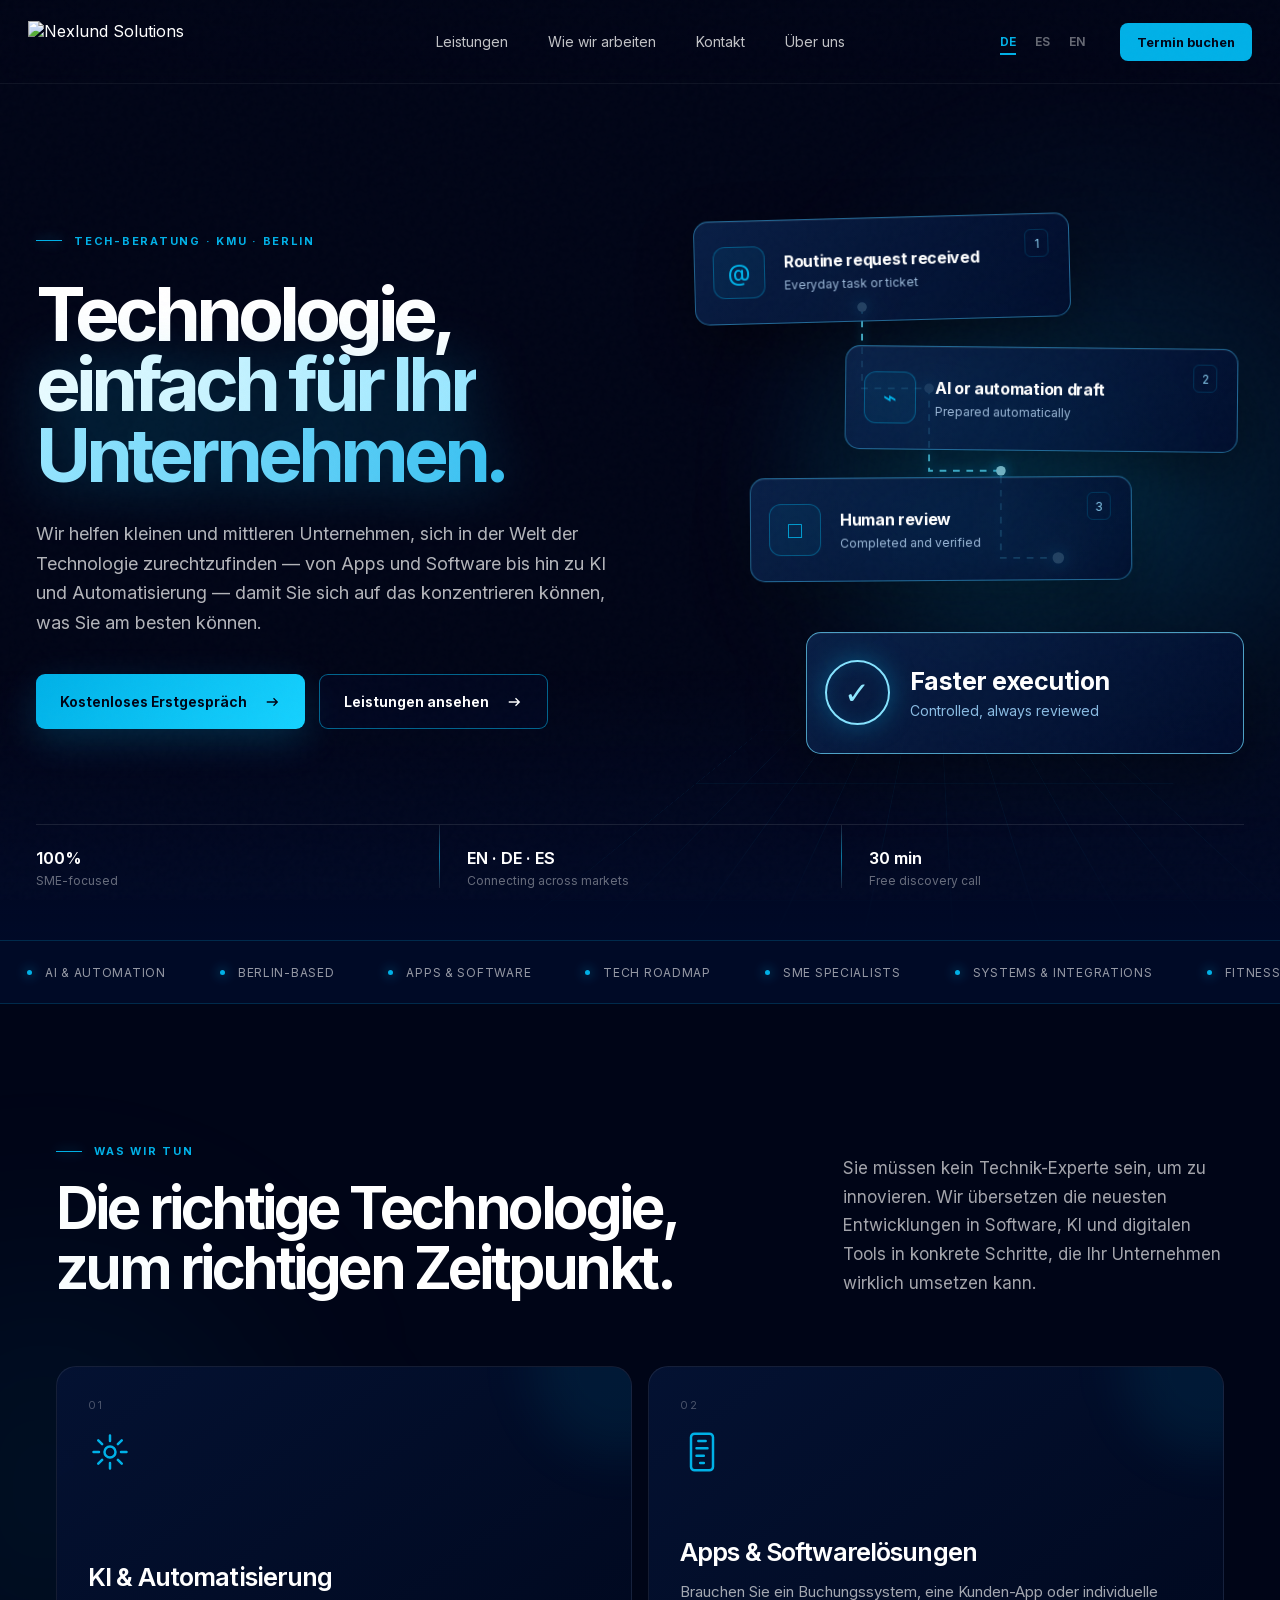
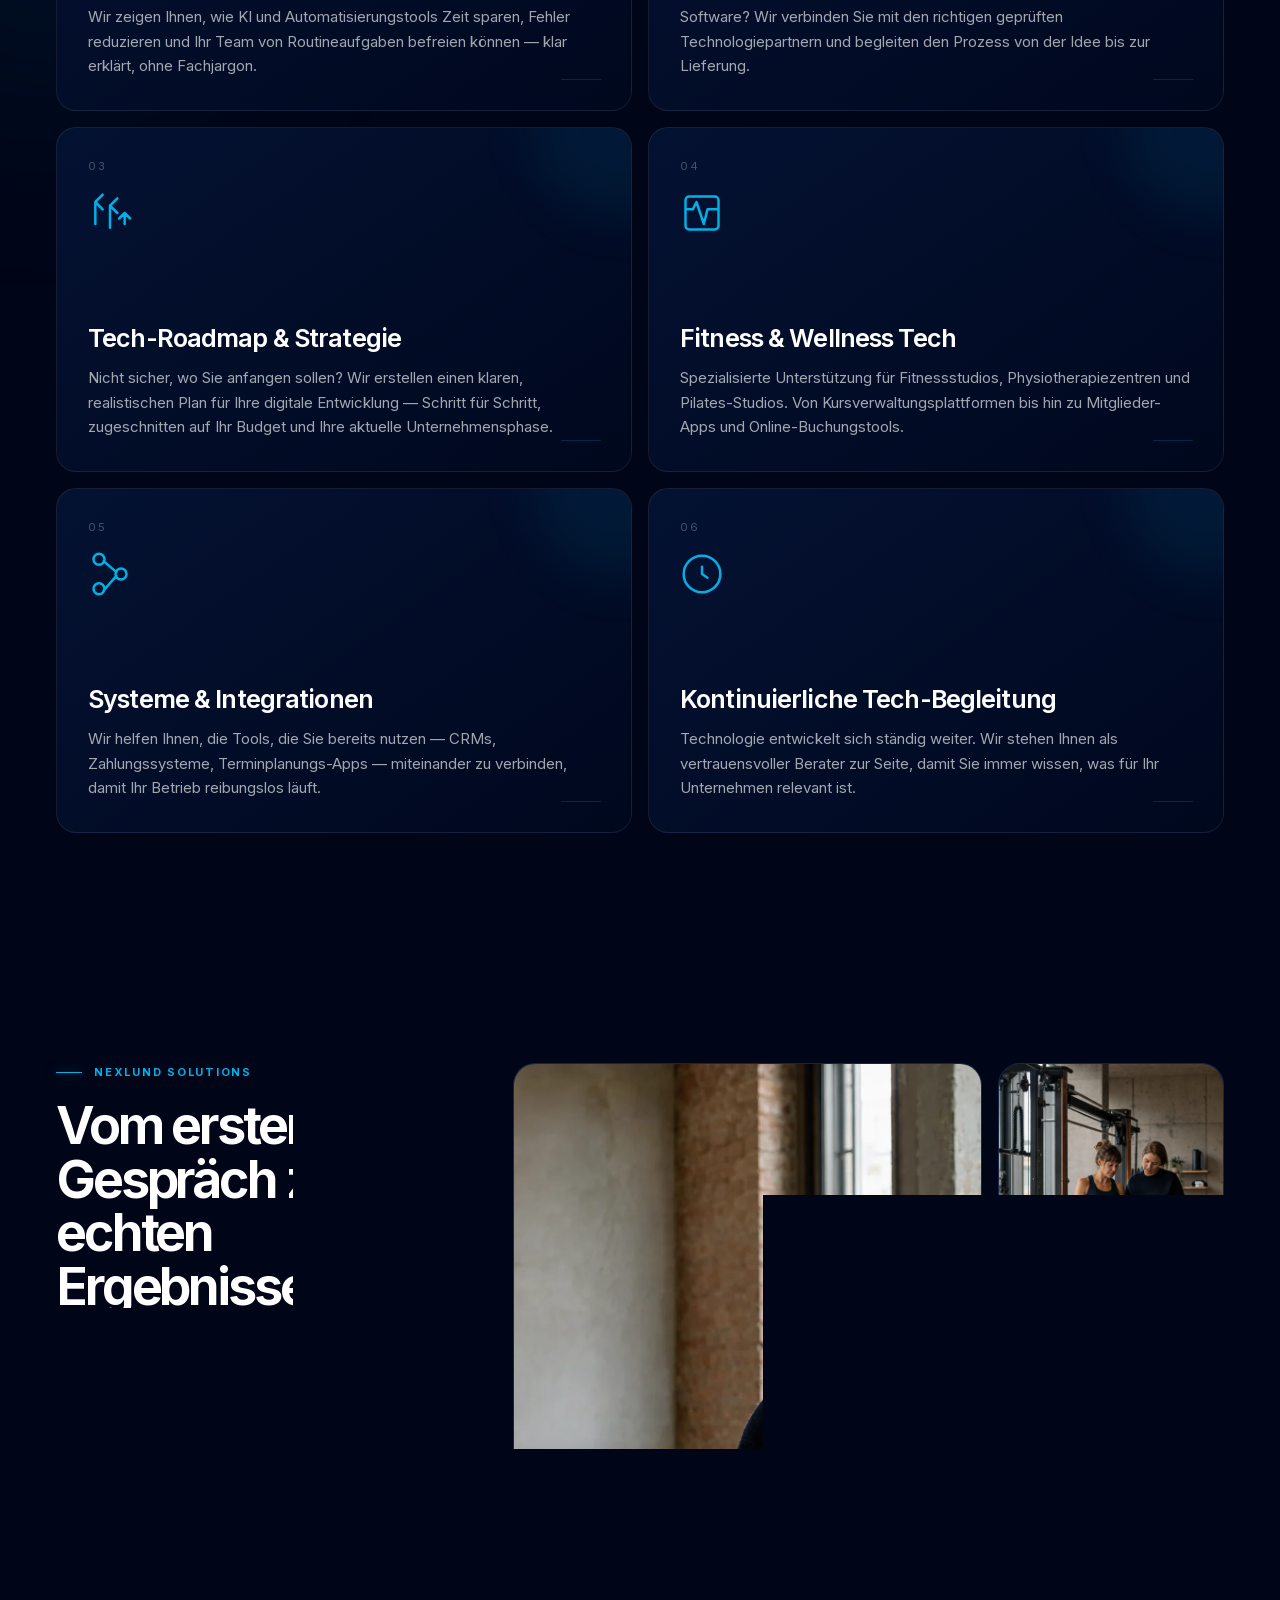
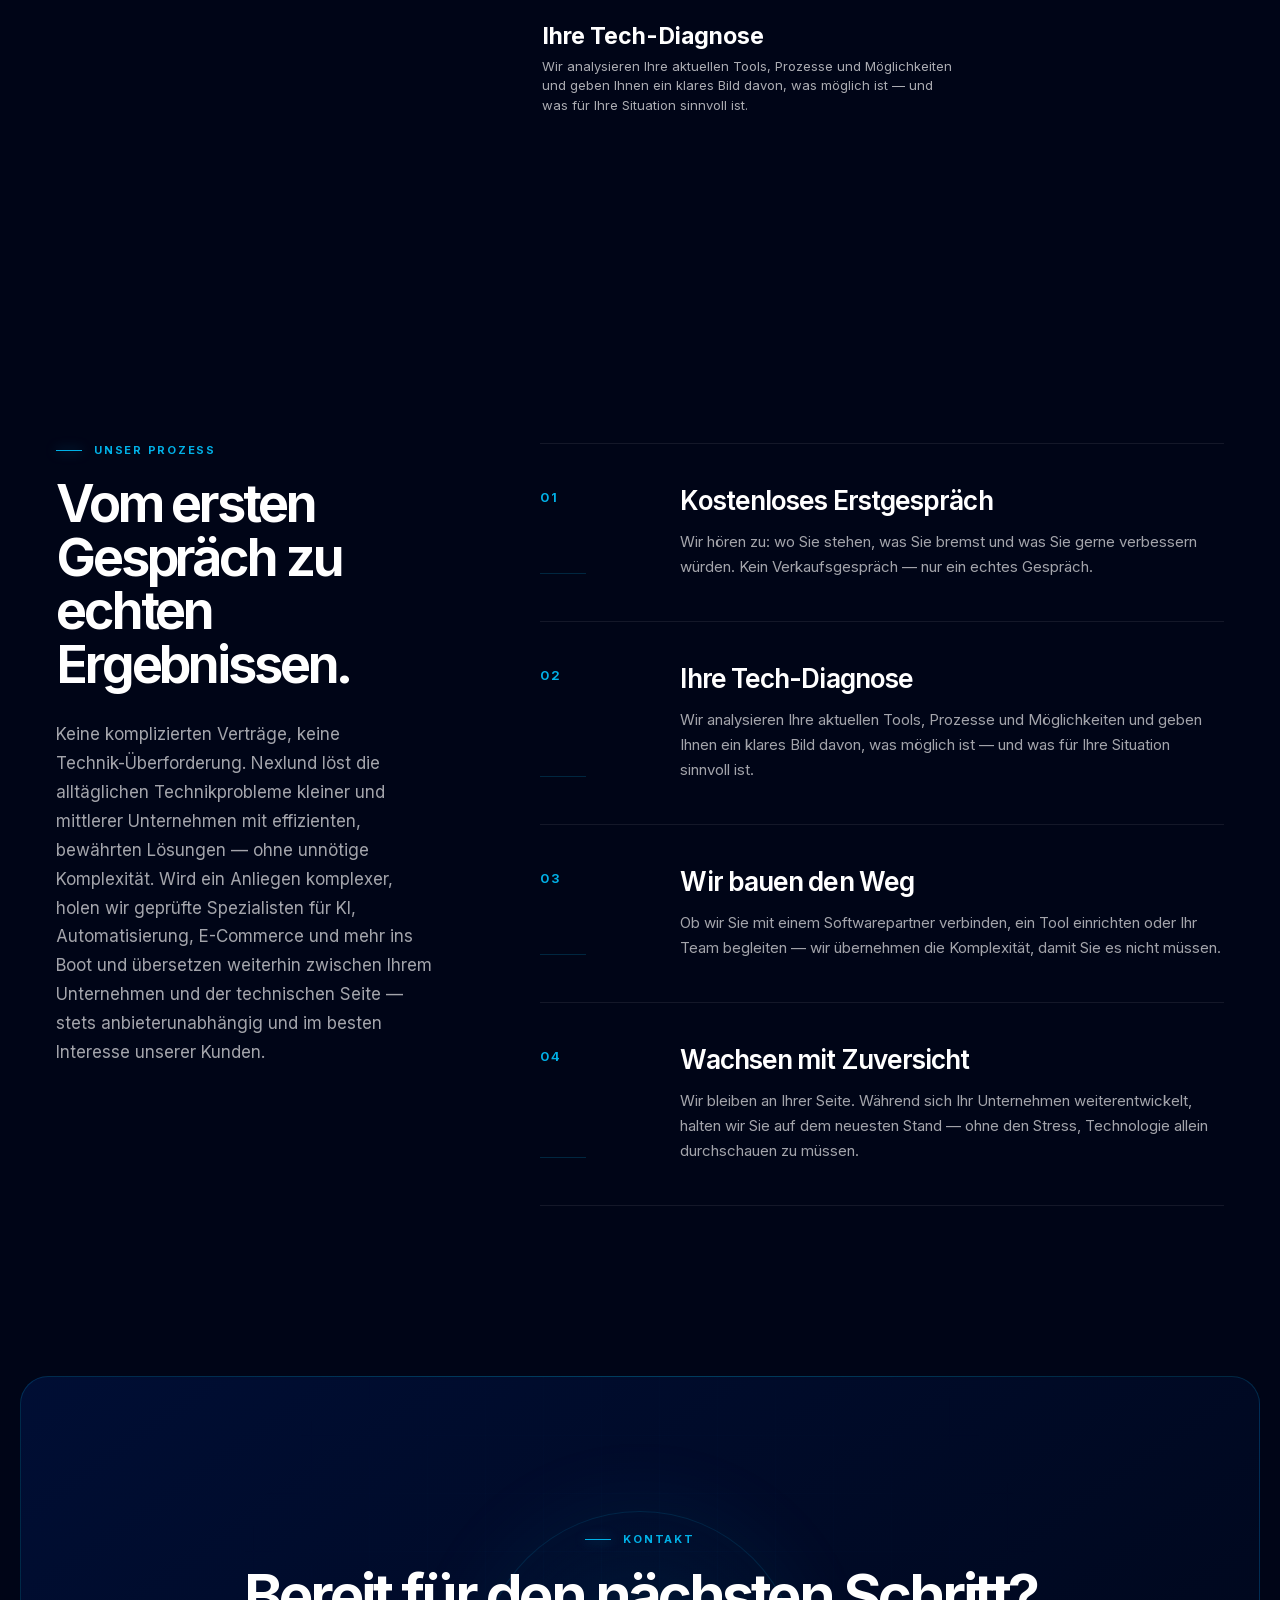
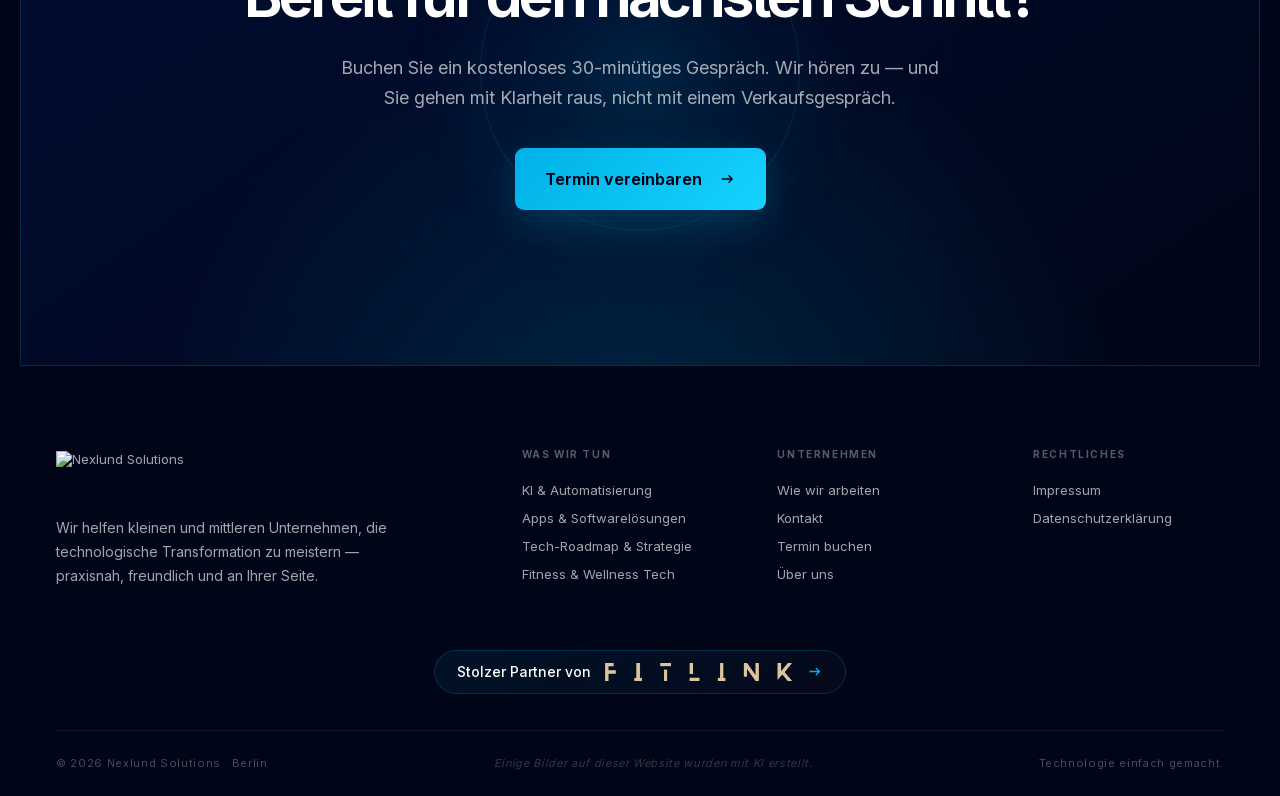
==== commit 9e095de5: "Reescribir los textos de la página de bio y autoalojar las tipografías Textos: - El menú pasa de "Üb" ====
--- a/index.html
+++ b/index.html
@@ -24,14 +24,12 @@
     <meta name="theme-color" content="#000517" />
     <link rel="icon" href="/Images/Logo%20Nexlund.png" type="image/png" />
     <link rel="apple-touch-icon" href="/Images/Logo%20Nexlund.png" />
-    <link rel="preconnect" href="https://fonts.googleapis.com" />
-    <link rel="preconnect" href="https://fonts.gstatic.com" crossorigin />
-    <link href="https://fonts.googleapis.com/css2?family=Inter:wght@400;500;600;700&amp;display=swap" rel="stylesheet" />
-    <link rel="stylesheet" href="/assets/site.css?v=2" />
-    <script type="module" src="/assets/site.js?v=2"></script>
+    <link rel="preload" href="/assets/fonts/inter-latin.woff2" as="font" type="font/woff2" crossorigin />
+    <link rel="stylesheet" href="/assets/site.css?v=4" />
+    <script type="module" src="/assets/site.js?v=4"></script>
     <script type="application/ld+json">{"@context": "https://schema.org", "@graph": [{"@type": ["Organization", "ProfessionalService"], "@id": "https://nexlund.tech/#organization", "name": "Nexlund Solutions", "url": "https://nexlund.tech/", "logo": "https://nexlund.tech/Images/Logo%20Nexlund.png", "image": "https://nexlund.tech/Images/Logo%20Nexlund.png", "description": "Nexlund Solutions ist eine Technologieberatung in Berlin für kleine und mittlere Unternehmen: KI, Automatisierung, Apps und Software.", "email": "contact@nexlund.tech", "telephone": "+4915159457741", "vatID": "DE463036894", "areaServed": ["DE", "EU"], "availableLanguage": ["de", "es", "en"], "address": {"@type": "PostalAddress", "streetAddress": "Agricolastraße 25", "postalCode": "10555", "addressLocality": "Berlin", "addressCountry": "DE"}, "founder": {"@id": "https://nexlund.tech/#martin-saldano-krogslund"}}, {"@type": "Person", "@id": "https://nexlund.tech/#martin-saldano-krogslund", "name": "Martin Saldaño Krogslund", "jobTitle": "Gründer von Nexlund Solutions", "url": "https://nexlund.tech/ueber-mich/", "worksFor": {"@id": "https://nexlund.tech/#organization"}, "sameAs": ["https://fitlinkglobal.com"], "image": "https://nexlund.tech/assets/martin-saldano-krogslund.jpg"}, {"@type": "WebSite", "@id": "https://nexlund.tech/#website", "url": "https://nexlund.tech/", "name": "Nexlund Solutions", "inLanguage": "de", "publisher": {"@id": "https://nexlund.tech/#organization"}}]}</script>
   </head>
   <body>
-    <div id="root"><main><header class="site-header"><a class="brand" href="#home" aria-label="Nexlund home"><img alt="Nexlund Solutions" src="/Images/Logo Nexlund.png"></a><nav aria-label="Hauptnavigation"><a href="#services">Leistungen</a><a href="#how">Wie wir arbeiten</a><a href="#contact">Kontakt</a><a href="/ueber-mich/">Über Martin</a></nav><div class="header-actions"><div class="language" aria-label="Language selector"><a class="active" href="/" aria-current="page" lang="de" hreflang="de">de</a><a class="" href="/es/" lang="es" hreflang="es">es</a><a class="" href="/en/" lang="en" hreflang="en">en</a></div><a class="nav-cta" href="#contact">Termin buchen</a></div><button class="menu-button " aria-label="Menü öffnen oder schließen" aria-expanded="false"><i></i><i></i><i></i></button></header><div class="mobile-nav "><a href="#services">Leistungen</a><a href="#how">Wie wir arbeiten</a><a href="#contact">Kontakt</a><a href="/ueber-mich/">Über Martin</a><div class="language"><a class="active" href="/" aria-current="page" lang="de" hreflang="de">de</a><a class="" href="/es/" lang="es" hreflang="es">es</a><a class="" href="/en/" lang="en" hreflang="en">en</a></div></div><section class="hero" id="home"><div class="hero-grid"></div><div class="hero-copy"><div class="eyebrow"><span></span>Tech-Beratung · KMU · Berlin</div><h1>Technologie,<br><strong>einfach für Ihr Unternehmen.</strong></h1><p>Wir helfen kleinen und mittleren Unternehmen, sich in der Welt der Technologie zurechtzufinden — von Apps und Software bis hin zu KI und Automatisierung — damit Sie sich auf das konzentrieren können, was Sie am besten können.</p><div class="hero-actions"><a class="button primary" href="#contact">Kostenloses Erstgespräch<svg viewBox="0 0 24 24" aria-hidden="true"><path d="M5 12h14m-5-5 5 5-5 5"></path></svg></a><a class="button secondary" href="#services">Leistungen ansehen<svg viewBox="0 0 24 24" aria-hidden="true"><path d="M5 12h14m-5-5 5 5-5 5"></path></svg></a></div></div><div class="workflow" aria-label="Example of a simple AI-assisted workflow"><div class="workflow-glow"></div><div class="flow-card flow-one"><span class="flow-icon">@</span><span><b>Routine request received</b><small>Everyday task or ticket</small></span><em>1</em></div><div class="flow-card flow-two"><span class="flow-icon">⌁</span><span><b>AI or automation draft</b><small>Prepared automatically</small></span><em>2</em></div><div class="flow-card flow-three"><span class="flow-icon">□</span><span><b>Human review</b><small>Completed and verified</small></span><em>3</em></div><div class="flow-card flow-result"><span class="result-check">✓</span><span><b>Faster execution</b><small>Controlled, always reviewed</small></span></div><svg class="flow-line" viewBox="0 0 430 470" aria-hidden="true"><path d="M115 70v85h70v86h75v91h60"></path><circle cx="115" cy="70" r="5"></circle><circle cx="185" cy="155" r="5"></circle><circle cx="260" cy="241" r="5"></circle><circle cx="320" cy="332" r="6"></circle></svg></div><div class="outcomes" aria-label="Highlights"><div><span>100%</span><small>SME-focused</small></div><div><span>EN · DE · ES</span><small>Connecting across markets</small></div><div><span>30 min</span><small>Free discovery call</small></div></div></section><div class="ticker" aria-hidden="true"><div><span><i></i>AI &amp; Automation</span><span><i></i>Berlin-based</span><span><i></i>Apps &amp; Software</span><span><i></i>Tech Roadmap</span><span><i></i>SME Specialists</span><span><i></i>Systems &amp; Integrations</span><span><i></i>Fitness &amp; Wellness Tech</span><span><i></i>No jargon</span><span><i></i>AI &amp; Automation</span><span><i></i>Berlin-based</span><span><i></i>Apps &amp; Software</span><span><i></i>Tech Roadmap</span></div></div><section class="section services-section" id="services"><div class="section-head"><div><div class="eyebrow"><span></span>Was wir tun</div><h2>Die richtige Technologie, zum richtigen Zeitpunkt.</h2></div><p>Sie müssen kein Technik-Experte sein, um zu innovieren. Wir übersetzen die neuesten Entwicklungen in Software, KI und digitalen Tools in konkrete Schritte, die Ihr Unternehmen wirklich umsetzen kann.</p></div><div class="service-grid"><article class="service-card service-1"><span class="service-index">01</span><svg viewBox="0 0 24 24" aria-hidden="true"><path d="M12 3v3m0 12v3M3 12h3m12 0h3M5.6 5.6l2.1 2.1m8.6 8.6 2.1 2.1m0-12.8-2.1 2.1M7.7 16.3l-2.1 2.1M9 12a3 3 0 1 0 6 0 3 3 0 0 0-6 0Z"></path></svg><h3>KI &amp; Automatisierung</h3><p>Wir zeigen Ihnen, wie KI und Automatisierungstools Zeit sparen, Fehler reduzieren und Ihr Team von Routineaufgaben befreien können — klar erklärt, ohne Fachjargon.</p><i class="card-line"></i></article><article class="service-card service-2"><span class="service-index">02</span><svg viewBox="0 0 24 24" aria-hidden="true"><path d="M8 2h8a2 2 0 0 1 2 2v16a2 2 0 0 1-2 2H8a2 2 0 0 1-2-2V4a2 2 0 0 1 2-2Zm2 4h4m-5 4h6m-6 4h4m-2 4h2"></path></svg><h3>Apps &amp; Softwarelösungen</h3><p>Brauchen Sie ein Buchungssystem, eine Kunden-App oder individuelle Software? Wir verbinden Sie mit den richtigen geprüften Technologiepartnern und begleiten den Prozess von der Idee bis zur Lieferung.</p><i class="card-line"></i></article><article class="service-card service-3"><span class="service-index">03</span><svg viewBox="0 0 24 24" aria-hidden="true"><path d="M4 18V6m0 0 4 4M4 6l4-4m4 18V8m0 0 4 4m-4-4 4-4m4 14v-6m0 0-3 3m3-3 3 3"></path></svg><h3>Tech-Roadmap &amp; Strategie</h3><p>Nicht sicher, wo Sie anfangen sollen? Wir erstellen einen klaren, realistischen Plan für Ihre digitale Entwicklung — Schritt für Schritt, zugeschnitten auf Ihr Budget und Ihre aktuelle Unternehmensphase.</p><i class="card-line"></i></article><article class="service-card service-4"><span class="service-index">04</span><svg viewBox="0 0 24 24" aria-hidden="true"><path d="M3 10h4l2-4 4 12 2-8h6M5 21h14a2 2 0 0 0 2-2V5a2 2 0 0 0-2-2H5a2 2 0 0 0-2 2v14a2 2 0 0 0 2 2Z"></path></svg><h3>Fitness &amp; Wellness Tech</h3><p>Spezialisierte Unterstützung für Fitnessstudios, Physiotherapiezentren und Pilates-Studios. Von Kursverwaltungsplattformen bis hin zu Mitglieder-Apps und Online-Buchungstools.</p><i class="card-line"></i></article><article class="service-card service-5"><span class="service-index">05</span><svg viewBox="0 0 24 24" aria-hidden="true"><path d="M6 7a3 3 0 1 0 0-6 3 3 0 0 0 0 6Zm12 8a3 3 0 1 0 0-6 3 3 0 0 0 0 6ZM6 23a3 3 0 1 0 0-6 3 3 0 0 0 0 6Zm2.5-18 7 6m-7 10 7-8"></path></svg><h3>Systeme &amp; Integrationen</h3><p>Wir helfen Ihnen, die Tools, die Sie bereits nutzen — CRMs, Zahlungssysteme, Terminplanungs-Apps — miteinander zu verbinden, damit Ihr Betrieb reibungslos läuft.</p><i class="card-line"></i></article><article class="service-card service-6"><span class="service-index">06</span><svg viewBox="0 0 24 24" aria-hidden="true"><path d="M12 22a10 10 0 1 0 0-20 10 10 0 0 0 0 20Zm0-14v4l3 2"></path></svg><h3>Kontinuierliche Tech-Begleitung</h3><p>Technologie entwickelt sich ständig weiter. Wir stehen Ihnen als vertrauensvoller Berater zur Seite, damit Sie immer wissen, was für Ihr Unternehmen relevant ist.</p><i class="card-line"></i></article></div></section><section class="story-section"><div class="story-copy"><div class="eyebrow"><span></span>Nexlund Solutions</div><h2>Vom ersten Gespräch zu echten Ergebnissen.</h2><p>Keine komplizierten Verträge, keine Technik-Überforderung. Nexlund löst die alltäglichen Technikprobleme kleiner und mittlerer Unternehmen mit effizienten, bewährten Lösungen — ohne unnötige Komplexität. Wird ein Anliegen komplexer, holen wir geprüfte Spezialisten für KI, Automatisierung, E-Commerce und mehr ins Boot und übersetzen weiterhin zwischen Ihrem Unternehmen und der technischen Seite — stets anbieterunabhängig und im besten Interesse unserer Kunden.</p><a class="text-link" href="#how">Wie wir arbeiten<svg viewBox="0 0 24 24" aria-hidden="true"><path d="M5 12h14m-5-5 5 5-5 5"></path></svg></a></div><div class="photo-grid"><figure class="photo-main"><img loading="lazy" decoding="async" alt="Unternehmerin und Technologieberater bei der Zusammenarbeit" src="/assets/story-1.webp"><figcaption><b>Ihre Tech-Diagnose</b><span>Wir analysieren Ihre aktuellen Tools, Prozesse und Möglichkeiten und geben Ihnen ein klares Bild davon, was möglich ist — und was für Ihre Situation sinnvoll ist.</span></figcaption></figure><figure class="photo-small photo-fitness"><img loading="lazy" decoding="async" alt="Inhaberin eines Fitnessunternehmens prüft eine digitale Lösung" src="/assets/story-2.webp"></figure><figure class="photo-small photo-detail"><img loading="lazy" decoding="async" alt="Darstellung eines einfachen Geschäftsablaufs" src="/assets/story-3.webp"></figure></div></section><section class="section process-section" id="how"><div class="process-title"><div class="eyebrow"><span></span>Unser Prozess</div><h2>Vom ersten Gespräch zu echten Ergebnissen.</h2><p>Keine komplizierten Verträge, keine Technik-Überforderung. Nexlund löst die alltäglichen Technikprobleme kleiner und mittlerer Unternehmen mit effizienten, bewährten Lösungen — ohne unnötige Komplexität. Wird ein Anliegen komplexer, holen wir geprüfte Spezialisten für KI, Automatisierung, E-Commerce und mehr ins Boot und übersetzen weiterhin zwischen Ihrem Unternehmen und der technischen Seite — stets anbieterunabhängig und im besten Interesse unserer Kunden.</p></div><div class="process-list"><article><div class="step-marker"><span>01</span><i></i></div><div><h3>Kostenloses Erstgespräch</h3><p>Wir hören zu: wo Sie stehen, was Sie bremst und was Sie gerne verbessern würden. Kein Verkaufsgespräch — nur ein echtes Gespräch.</p></div></article><article><div class="step-marker"><span>02</span><i></i></div><div><h3>Ihre Tech-Diagnose</h3><p>Wir analysieren Ihre aktuellen Tools, Prozesse und Möglichkeiten und geben Ihnen ein klares Bild davon, was möglich ist — und was für Ihre Situation sinnvoll ist.</p></div></article><article><div class="step-marker"><span>03</span><i></i></div><div><h3>Wir bauen den Weg</h3><p>Ob wir Sie mit einem Softwarepartner verbinden, ein Tool einrichten oder Ihr Team begleiten — wir übernehmen die Komplexität, damit Sie es nicht müssen.</p></div></article><article><div class="step-marker"><span>04</span><i></i></div><div><h3>Wachsen mit Zuversicht</h3><p>Wir bleiben an Ihrer Seite. Während sich Ihr Unternehmen weiterentwickelt, halten wir Sie auf dem neuesten Stand — ohne den Stress, Technologie allein durchschauen zu müssen.</p></div></article></div></section><section class="cta-section" id="contact"><div class="cta-orb"></div><div class="eyebrow"><span></span>Kontakt</div><h2>Bereit für den nächsten Schritt?</h2><p>Buchen Sie ein kostenloses 30-minütiges Gespräch. Wir hören zu — und Sie gehen mit Klarheit raus, nicht mit einem Verkaufsgespräch.</p><a class="button primary large" href="https://calendly.com/martinus-sk/nexlund" target="_blank" rel="noopener">Termin vereinbaren<svg viewBox="0 0 24 24" aria-hidden="true"><path d="M5 12h14m-5-5 5 5-5 5"></path></svg></a></section><footer><div class="footer-main"><div><a class="brand" href="#home" aria-label="Nexlund home"><img alt="Nexlund Solutions" src="/Images/Logo Nexlund.png"></a><p>Wir helfen kleinen und mittleren Unternehmen, die technologische Transformation zu meistern — praxisnah, freundlich und an Ihrer Seite.</p></div><div><b>Was wir tun</b><a href="#services">KI &amp; Automatisierung</a><a href="#services">Apps &amp; Softwarelösungen</a><a href="#services">Tech-Roadmap &amp; Strategie</a><a href="#services">Fitness &amp; Wellness Tech</a></div><div><b>Unternehmen</b><a href="#how">Wie wir arbeiten</a><a href="#contact">Kontakt</a><a href="#contact">Termin buchen</a><a href="/ueber-mich/">Über Martin</a></div><div><b>Rechtliches</b><button>Impressum</button><button>Datenschutzerklärung</button></div></div><a class="partner-badge" href="https://fitlinkglobal.com" target="_blank" rel="noopener"><span>Stolzer Partner von</span><img class="partner-logo" src="/assets/fitlink-wordmark.webp" alt="FitLink Global Solutions" width="667" height="64" loading="lazy" decoding="async"><svg viewBox="0 0 24 24" aria-hidden="true"><path d="M5 12h14m-5-5 5 5-5 5"></path></svg></a><div class="footer-bottom"><span>© 2026 Nexlund Solutions · Berlin</span><span>Einige Bilder auf dieser Website wurden mit KI erstellt.</span><span>Technologie einfach gemacht.</span></div></footer></main></div>
+    <div id="root"><main><header class="site-header"><a class="brand" href="#home" aria-label="Nexlund home"><img alt="Nexlund Solutions" src="/Images/Logo Nexlund.png"></a><nav aria-label="Hauptnavigation"><a href="#services">Leistungen</a><a href="#how">Wie wir arbeiten</a><a href="#contact">Kontakt</a><a href="/ueber-mich/">Über uns</a></nav><div class="header-actions"><div class="language" aria-label="Language selector"><a class="active" href="/" aria-current="page" lang="de" hreflang="de">de</a><a class="" href="/es/" lang="es" hreflang="es">es</a><a class="" href="/en/" lang="en" hreflang="en">en</a></div><a class="nav-cta" href="#contact">Termin buchen</a></div><button class="menu-button " aria-label="Menü öffnen oder schließen" aria-expanded="false"><i></i><i></i><i></i></button></header><div class="mobile-nav "><a href="#services">Leistungen</a><a href="#how">Wie wir arbeiten</a><a href="#contact">Kontakt</a><a href="/ueber-mich/">Über uns</a><div class="language"><a class="active" href="/" aria-current="page" lang="de" hreflang="de">de</a><a class="" href="/es/" lang="es" hreflang="es">es</a><a class="" href="/en/" lang="en" hreflang="en">en</a></div></div><section class="hero" id="home"><div class="hero-grid"></div><div class="hero-copy"><div class="eyebrow"><span></span>Tech-Beratung · KMU · Berlin</div><h1>Technologie,<br><strong>einfach für Ihr Unternehmen.</strong></h1><p>Wir helfen kleinen und mittleren Unternehmen, sich in der Welt der Technologie zurechtzufinden — von Apps und Software bis hin zu KI und Automatisierung — damit Sie sich auf das konzentrieren können, was Sie am besten können.</p><div class="hero-actions"><a class="button primary" href="#contact">Kostenloses Erstgespräch<svg viewBox="0 0 24 24" aria-hidden="true"><path d="M5 12h14m-5-5 5 5-5 5"></path></svg></a><a class="button secondary" href="#services">Leistungen ansehen<svg viewBox="0 0 24 24" aria-hidden="true"><path d="M5 12h14m-5-5 5 5-5 5"></path></svg></a></div></div><div class="workflow" aria-label="Example of a simple AI-assisted workflow"><div class="workflow-glow"></div><div class="flow-card flow-one"><span class="flow-icon">@</span><span><b>Routine request received</b><small>Everyday task or ticket</small></span><em>1</em></div><div class="flow-card flow-two"><span class="flow-icon">⌁</span><span><b>AI or automation draft</b><small>Prepared automatically</small></span><em>2</em></div><div class="flow-card flow-three"><span class="flow-icon">□</span><span><b>Human review</b><small>Completed and verified</small></span><em>3</em></div><div class="flow-card flow-result"><span class="result-check">✓</span><span><b>Faster execution</b><small>Controlled, always reviewed</small></span></div><svg class="flow-line" viewBox="0 0 430 470" aria-hidden="true"><path d="M115 70v85h70v86h75v91h60"></path><circle cx="115" cy="70" r="5"></circle><circle cx="185" cy="155" r="5"></circle><circle cx="260" cy="241" r="5"></circle><circle cx="320" cy="332" r="6"></circle></svg></div><div class="outcomes" aria-label="Highlights"><div><span>100%</span><small>SME-focused</small></div><div><span>EN · DE · ES</span><small>Connecting across markets</small></div><div><span>30 min</span><small>Free discovery call</small></div></div></section><div class="ticker" aria-hidden="true"><div><span><i></i>AI &amp; Automation</span><span><i></i>Berlin-based</span><span><i></i>Apps &amp; Software</span><span><i></i>Tech Roadmap</span><span><i></i>SME Specialists</span><span><i></i>Systems &amp; Integrations</span><span><i></i>Fitness &amp; Wellness Tech</span><span><i></i>No jargon</span><span><i></i>AI &amp; Automation</span><span><i></i>Berlin-based</span><span><i></i>Apps &amp; Software</span><span><i></i>Tech Roadmap</span></div></div><section class="section services-section" id="services"><div class="section-head"><div><div class="eyebrow"><span></span>Was wir tun</div><h2>Die richtige Technologie, zum richtigen Zeitpunkt.</h2></div><p>Sie müssen kein Technik-Experte sein, um zu innovieren. Wir übersetzen die neuesten Entwicklungen in Software, KI und digitalen Tools in konkrete Schritte, die Ihr Unternehmen wirklich umsetzen kann.</p></div><div class="service-grid"><article class="service-card service-1"><span class="service-index">01</span><svg viewBox="0 0 24 24" aria-hidden="true"><path d="M12 3v3m0 12v3M3 12h3m12 0h3M5.6 5.6l2.1 2.1m8.6 8.6 2.1 2.1m0-12.8-2.1 2.1M7.7 16.3l-2.1 2.1M9 12a3 3 0 1 0 6 0 3 3 0 0 0-6 0Z"></path></svg><h3>KI &amp; Automatisierung</h3><p>Wir zeigen Ihnen, wie KI und Automatisierungstools Zeit sparen, Fehler reduzieren und Ihr Team von Routineaufgaben befreien können — klar erklärt, ohne Fachjargon.</p><i class="card-line"></i></article><article class="service-card service-2"><span class="service-index">02</span><svg viewBox="0 0 24 24" aria-hidden="true"><path d="M8 2h8a2 2 0 0 1 2 2v16a2 2 0 0 1-2 2H8a2 2 0 0 1-2-2V4a2 2 0 0 1 2-2Zm2 4h4m-5 4h6m-6 4h4m-2 4h2"></path></svg><h3>Apps &amp; Softwarelösungen</h3><p>Brauchen Sie ein Buchungssystem, eine Kunden-App oder individuelle Software? Wir verbinden Sie mit den richtigen geprüften Technologiepartnern und begleiten den Prozess von der Idee bis zur Lieferung.</p><i class="card-line"></i></article><article class="service-card service-3"><span class="service-index">03</span><svg viewBox="0 0 24 24" aria-hidden="true"><path d="M4 18V6m0 0 4 4M4 6l4-4m4 18V8m0 0 4 4m-4-4 4-4m4 14v-6m0 0-3 3m3-3 3 3"></path></svg><h3>Tech-Roadmap &amp; Strategie</h3><p>Nicht sicher, wo Sie anfangen sollen? Wir erstellen einen klaren, realistischen Plan für Ihre digitale Entwicklung — Schritt für Schritt, zugeschnitten auf Ihr Budget und Ihre aktuelle Unternehmensphase.</p><i class="card-line"></i></article><article class="service-card service-4"><span class="service-index">04</span><svg viewBox="0 0 24 24" aria-hidden="true"><path d="M3 10h4l2-4 4 12 2-8h6M5 21h14a2 2 0 0 0 2-2V5a2 2 0 0 0-2-2H5a2 2 0 0 0-2 2v14a2 2 0 0 0 2 2Z"></path></svg><h3>Fitness &amp; Wellness Tech</h3><p>Spezialisierte Unterstützung für Fitnessstudios, Physiotherapiezentren und Pilates-Studios. Von Kursverwaltungsplattformen bis hin zu Mitglieder-Apps und Online-Buchungstools.</p><i class="card-line"></i></article><article class="service-card service-5"><span class="service-index">05</span><svg viewBox="0 0 24 24" aria-hidden="true"><path d="M6 7a3 3 0 1 0 0-6 3 3 0 0 0 0 6Zm12 8a3 3 0 1 0 0-6 3 3 0 0 0 0 6ZM6 23a3 3 0 1 0 0-6 3 3 0 0 0 0 6Zm2.5-18 7 6m-7 10 7-8"></path></svg><h3>Systeme &amp; Integrationen</h3><p>Wir helfen Ihnen, die Tools, die Sie bereits nutzen — CRMs, Zahlungssysteme, Terminplanungs-Apps — miteinander zu verbinden, damit Ihr Betrieb reibungslos läuft.</p><i class="card-line"></i></article><article class="service-card service-6"><span class="service-index">06</span><svg viewBox="0 0 24 24" aria-hidden="true"><path d="M12 22a10 10 0 1 0 0-20 10 10 0 0 0 0 20Zm0-14v4l3 2"></path></svg><h3>Kontinuierliche Tech-Begleitung</h3><p>Technologie entwickelt sich ständig weiter. Wir stehen Ihnen als vertrauensvoller Berater zur Seite, damit Sie immer wissen, was für Ihr Unternehmen relevant ist.</p><i class="card-line"></i></article></div></section><section class="story-section"><div class="story-copy"><div class="eyebrow"><span></span>Nexlund Solutions</div><h2>Vom ersten Gespräch zu echten Ergebnissen.</h2><p>Keine komplizierten Verträge, keine Technik-Überforderung. Nexlund löst die alltäglichen Technikprobleme kleiner und mittlerer Unternehmen mit effizienten, bewährten Lösungen — ohne unnötige Komplexität. Wird ein Anliegen komplexer, holen wir geprüfte Spezialisten für KI, Automatisierung, E-Commerce und mehr ins Boot und übersetzen weiterhin zwischen Ihrem Unternehmen und der technischen Seite — stets anbieterunabhängig und im besten Interesse unserer Kunden.</p><a class="text-link" href="#how">Wie wir arbeiten<svg viewBox="0 0 24 24" aria-hidden="true"><path d="M5 12h14m-5-5 5 5-5 5"></path></svg></a></div><div class="photo-grid"><figure class="photo-main"><img loading="lazy" decoding="async" alt="Unternehmerin und Technologieberater bei der Zusammenarbeit" src="/assets/story-1.webp"><figcaption><b>Ihre Tech-Diagnose</b><span>Wir analysieren Ihre aktuellen Tools, Prozesse und Möglichkeiten und geben Ihnen ein klares Bild davon, was möglich ist — und was für Ihre Situation sinnvoll ist.</span></figcaption></figure><figure class="photo-small photo-fitness"><img loading="lazy" decoding="async" alt="Inhaberin eines Fitnessunternehmens prüft eine digitale Lösung" src="/assets/story-2.webp"></figure><figure class="photo-small photo-detail"><img loading="lazy" decoding="async" alt="Darstellung eines einfachen Geschäftsablaufs" src="/assets/story-3.webp"></figure></div></section><section class="section process-section" id="how"><div class="process-title"><div class="eyebrow"><span></span>Unser Prozess</div><h2>Vom ersten Gespräch zu echten Ergebnissen.</h2><p>Keine komplizierten Verträge, keine Technik-Überforderung. Nexlund löst die alltäglichen Technikprobleme kleiner und mittlerer Unternehmen mit effizienten, bewährten Lösungen — ohne unnötige Komplexität. Wird ein Anliegen komplexer, holen wir geprüfte Spezialisten für KI, Automatisierung, E-Commerce und mehr ins Boot und übersetzen weiterhin zwischen Ihrem Unternehmen und der technischen Seite — stets anbieterunabhängig und im besten Interesse unserer Kunden.</p></div><div class="process-list"><article><div class="step-marker"><span>01</span><i></i></div><div><h3>Kostenloses Erstgespräch</h3><p>Wir hören zu: wo Sie stehen, was Sie bremst und was Sie gerne verbessern würden. Kein Verkaufsgespräch — nur ein echtes Gespräch.</p></div></article><article><div class="step-marker"><span>02</span><i></i></div><div><h3>Ihre Tech-Diagnose</h3><p>Wir analysieren Ihre aktuellen Tools, Prozesse und Möglichkeiten und geben Ihnen ein klares Bild davon, was möglich ist — und was für Ihre Situation sinnvoll ist.</p></div></article><article><div class="step-marker"><span>03</span><i></i></div><div><h3>Wir bauen den Weg</h3><p>Ob wir Sie mit einem Softwarepartner verbinden, ein Tool einrichten oder Ihr Team begleiten — wir übernehmen die Komplexität, damit Sie es nicht müssen.</p></div></article><article><div class="step-marker"><span>04</span><i></i></div><div><h3>Wachsen mit Zuversicht</h3><p>Wir bleiben an Ihrer Seite. Während sich Ihr Unternehmen weiterentwickelt, halten wir Sie auf dem neuesten Stand — ohne den Stress, Technologie allein durchschauen zu müssen.</p></div></article></div></section><section class="cta-section" id="contact"><div class="cta-orb"></div><div class="eyebrow"><span></span>Kontakt</div><h2>Bereit für den nächsten Schritt?</h2><p>Buchen Sie ein kostenloses 30-minütiges Gespräch. Wir hören zu — und Sie gehen mit Klarheit raus, nicht mit einem Verkaufsgespräch.</p><a class="button primary large" href="https://calendly.com/martinus-sk/nexlund" target="_blank" rel="noopener">Termin vereinbaren<svg viewBox="0 0 24 24" aria-hidden="true"><path d="M5 12h14m-5-5 5 5-5 5"></path></svg></a></section><footer><div class="footer-main"><div><a class="brand" href="#home" aria-label="Nexlund home"><img alt="Nexlund Solutions" src="/Images/Logo Nexlund.png"></a><p>Wir helfen kleinen und mittleren Unternehmen, die technologische Transformation zu meistern — praxisnah, freundlich und an Ihrer Seite.</p></div><div><b>Was wir tun</b><a href="#services">KI &amp; Automatisierung</a><a href="#services">Apps &amp; Softwarelösungen</a><a href="#services">Tech-Roadmap &amp; Strategie</a><a href="#services">Fitness &amp; Wellness Tech</a></div><div><b>Unternehmen</b><a href="#how">Wie wir arbeiten</a><a href="#contact">Kontakt</a><a href="#contact">Termin buchen</a><a href="/ueber-mich/">Über uns</a></div><div><b>Rechtliches</b><button>Impressum</button><button>Datenschutzerklärung</button></div></div><a class="partner-badge" href="https://fitlinkglobal.com" target="_blank" rel="noopener"><span>Stolzer Partner von</span><img class="partner-logo" src="/assets/fitlink-wordmark.webp" alt="FitLink Global Solutions" width="667" height="64" loading="lazy" decoding="async"><svg viewBox="0 0 24 24" aria-hidden="true"><path d="M5 12h14m-5-5 5 5-5 5"></path></svg></a><div class="footer-bottom"><span>© 2026 Nexlund Solutions · Berlin</span><span>Einige Bilder auf dieser Website wurden mit KI erstellt.</span><span>Technologie einfach gemacht.</span></div></footer></main></div>
   </body>
 </html>
--- a/assets/site.css
+++ b/assets/site.css
@@ -1,4 +1,4 @@
-:root{--night:#000517;--deep:#000c2e;--ink:#00091f;--cyan:#00b1e7;--cyan-dark:#0089b8;--white:#fff;--muted:#ffffffa3;--muted-soft:#fff6;--line:#00b1e733;--line-soft:#ffffff14}*{box-sizing:border-box}html{scroll-behavior:smooth}body{background:var(--night);color:var(--white);font-family:var(--font-geist,Inter), Arial, sans-serif;margin:0;overflow-x:hidden}button,a{font:inherit}a,button{color:inherit}::selection{background:var(--cyan);color:var(--night)}body:before{content:"";pointer-events:none;z-index:50;opacity:.13;background-image:url("data:image/svg+xml,%3Csvg viewBox='0 0 180 180' xmlns='http://www.w3.org/2000/svg'%3E%3Cfilter id='n'%3E%3CfeTurbulence type='fractalNoise' baseFrequency='.92' numOctaves='3' stitchTiles='stitch'/%3E%3C/filter%3E%3Crect width='100%25' height='100%25' filter='url(%23n)' opacity='.14'/%3E%3C/svg%3E");position:fixed;inset:0}.site-header{z-index:40;-webkit-backdrop-filter:blur(18px);backdrop-filter:blur(18px);background:linear-gradient(#000517fa,#000517c2);border-bottom:1px solid #ffffff0f;grid-template-columns:1fr auto 1fr;align-items:center;gap:42px;height:84px;padding:0 max(28px,50vw - 720px);display:grid;position:fixed;inset:0 0 auto}.brand{align-items:center;width:max-content;text-decoration:none;display:inline-flex}.brand img{object-fit:contain;width:auto;height:42px;display:block}.site-header nav{align-items:center;gap:40px;display:flex}.site-header nav a{color:#ffffffc2;white-space:nowrap;font-size:14px;text-decoration:none;transition:color .25s}.site-header nav a:hover{color:var(--cyan)}.header-actions{justify-self:end;align-items:center;gap:26px;display:flex}.language{gap:3px;display:flex}.language a{color:var(--muted-soft);text-transform:uppercase;cursor:pointer;background:0 0;border:0;padding:9px 8px;font-size:12px;font-weight:650;position:relative}.language a:after{content:"";background:var(--cyan);height:2px;transition:transform .22s;position:absolute;bottom:3px;left:8px;right:8px;transform:scaleX(0)}.language a.active{color:var(--cyan)}.language a.active:after{transform:scaleX(1)}.nav-cta{background:var(--cyan);color:var(--night);border-radius:8px;padding:11px 17px;font-size:13px;font-weight:680;text-decoration:none;transition:transform .2s,box-shadow .2s}.nav-cta:hover{transform:translateY(-2px);box-shadow:0 10px 30px #00b1e742}.menu-button{border:1px solid var(--line);cursor:pointer;background:#00b1e70d;border-radius:50%;justify-self:end;width:42px;height:42px;padding:10px 9px;display:none}.menu-button i{background:var(--cyan);height:1px;margin:5px 0;transition:all .2s;display:block}.menu-button.open i:first-child{transform:translateY(6px)rotate(45deg)}.menu-button.open i:nth-child(2){opacity:0}.menu-button.open i:last-child{transform:translateY(-6px)rotate(-45deg)}.mobile-nav{display:none}.hero{grid-template-columns:minmax(0,1.03fr) minmax(470px,.97fr);align-items:center;gap:50px;max-width:1600px;min-height:940px;margin:0 auto;padding:178px max(36px,50% - 685px) 155px;display:grid;position:relative;overflow:hidden}.hero:before{content:"";filter:blur(20px);background:radial-gradient(circle,#00b1e72b,#00b1e70a 44%,#0000 70%);border-radius:50%;width:850px;height:850px;animation:8s ease-in-out infinite breathe;position:absolute;top:60px;right:-260px}.hero:after{content:"";pointer-events:none;background:linear-gradient(#0000,#000c2eb8);height:270px;position:absolute;inset:auto 0 0}.hero-grid{z-index:-1;opacity:.42;transform-origin:bottom;background-image:linear-gradient(var(--line) 1px,transparent 1px),linear-gradient(90deg,var(--line) 1px,transparent 1px);background-size:72px 72px;position:absolute;inset:80px 0 0 46%;transform:perspective(560px)rotateX(58deg)scale(1.25);-webkit-mask-image:linear-gradient(#0000 0,#000 28% 75%,#0000 100%);mask-image:linear-gradient(#0000 0,#000 28% 75%,#0000 100%)}.hero-copy{z-index:3;max-width:760px;animation:.75s both heroIn;position:relative}.eyebrow{color:var(--cyan);text-transform:uppercase;letter-spacing:.16em;align-items:center;gap:12px;font-size:11px;font-weight:690;display:flex}.eyebrow span{background:var(--cyan);width:26px;height:1px;box-shadow:0 0 12px #00b1e7b3}.hero h1{letter-spacing:-.068em;max-width:760px;margin:31px 0 29px;font-size:clamp(62px,5.8vw,92px);font-weight:710;line-height:.95}.hero h1 strong{background:linear-gradient(100deg,#eafcff 0%,#9fe8ff 22%,#3fc3f2 48%,#0aa3e0 72%,#0a6fb8 100%);background-size:200% auto;-webkit-background-clip:text;background-clip:text;color:transparent;-webkit-text-fill-color:transparent;filter:drop-shadow(0 2px 30px #00b1e759);font-weight:inherit;animation:9s ease-in-out infinite heroShine}@keyframes heroShine{0%,100%{background-position:0% 50%}50%{background-position:100% 50%}}.hero-copy>p{color:#ffffffb3;max-width:650px;margin:0;font-size:clamp(17px,1.4vw,20px);line-height:1.64}.hero-actions{gap:14px;margin-top:37px;display:flex}.button{border-radius:9px;justify-content:center;align-items:center;gap:16px;min-height:55px;padding:0 24px;font-size:14px;font-weight:650;text-decoration:none;transition:transform .22s,box-shadow .22s,border-color .22s,background .22s;display:inline-flex}.button svg,.text-link svg{fill:none;stroke:currentColor;stroke-width:1.8px;width:18px;height:18px;transition:transform .22s}.button:hover,.text-link:hover{transform:translateY(-2px)}.button:hover svg,.text-link:hover svg{transform:translate(4px)}.button.primary{color:var(--night);background:linear-gradient(135deg,#00b1e7,#16d2ff);box-shadow:0 12px 38px #00b1e733}.button.primary:hover{box-shadow:0 18px 45px #00b1e754}.button.secondary{color:#fff;-webkit-backdrop-filter:blur(12px);backdrop-filter:blur(12px);background:#000c2e61;border:1px solid #00b1e78c}.button.secondary:hover{border-color:var(--cyan);background:#00b1e714}.workflow{z-index:3;height:560px;animation:.8s .13s both heroIn;position:relative}.workflow-glow{filter:blur(42px);background:radial-gradient(circle,#00b1e733,#0000 60%);position:absolute;inset:20% 0}.flow-card{-webkit-backdrop-filter:blur(18px);backdrop-filter:blur(18px);background:linear-gradient(135deg,#0a234ce0,#000c2ebf);border:1px solid #44c7ff75;border-radius:15px;grid-template-columns:56px 1fr 26px;align-items:center;gap:15px;height:104px;padding:15px 18px;display:grid;position:absolute;box-shadow:0 22px 55px #00000059,inset 0 1px #ffffff0f}.flow-card b{letter-spacing:-.02em;font-size:16px;display:block}.flow-card small{color:#9bb8d8;margin-top:6px;font-size:12px;display:block}.flow-card em{border:1px solid var(--line);color:#87cbef;border-radius:6px;align-self:start;place-items:center;width:24px;height:28px;font-size:12px;font-style:normal;display:grid}.flow-icon{width:52px;height:52px;color:var(--cyan);background:#00b1e70f;border:1px solid #00b1e761;border-radius:12px;place-items:center;font-size:23px;display:grid}.flow-one{width:67%;animation:6s ease-in-out infinite cardFloat;top:15px;left:2%;transform:rotate(-1.5deg)}.flow-two{width:70%;animation:7s ease-in-out 1s infinite cardFloat;top:145px;right:1%;transform:rotate(.6deg)}.flow-three{width:68%;animation:6.5s ease-in-out .6s infinite cardFloat;top:275px;left:12%;transform:rotate(-.4deg)}.flow-result{border-color:#6cdbffb3;grid-template-columns:70px 1fr;width:78%;height:122px;animation:7.5s ease-in-out 1.5s infinite cardFloat;bottom:8px;right:0}.flow-result b{font-size:25px}.flow-result small{color:#8abce3;font-size:14px}.result-check{color:#8ee7ff;border:2px solid #85e3ff;border-radius:50%;place-items:center;width:65px;height:65px;font-size:31px;display:grid;box-shadow:0 0 28px #00b1e75c,inset 0 0 17px #00b1e724}.flow-line{z-index:-1;width:74%;height:450px;position:absolute;inset:38px 0 auto 12%;overflow:visible}.flow-line path{fill:none;stroke:#59dfff;stroke-width:2px;stroke-dasharray:7 7;filter:drop-shadow(0 0 5px #00b1e7cc);animation:14s linear infinite dash}.flow-line circle{fill:#a9efff;filter:drop-shadow(0 0 7px #00b1e7)}.outcomes{z-index:4;border-top:1px solid #ffffff1a;grid-template-columns:repeat(3,1fr);display:grid;position:absolute;bottom:52px;left:max(36px,50% - 685px);right:max(36px,50% - 685px)}.outcomes div{border-left:1px solid #ffffff1a;padding:23px 27px 0}.outcomes div:first-child{border-left:0;padding-left:0}.outcomes span{color:#fff;font-size:16px;font-weight:650;display:block}.outcomes small{color:var(--muted-soft);margin-top:5px;font-size:12px;display:block}.ticker{border-block:1px solid var(--line);background:#000a26;overflow:hidden}.ticker>div{align-items:center;width:max-content;animation:35s linear infinite ticker;display:flex}.ticker span{color:#ffffff94;letter-spacing:.06em;text-transform:uppercase;white-space:nowrap;align-items:center;gap:13px;min-height:62px;padding:0 27px;font-size:12px;display:flex}.ticker i{background:var(--cyan);width:5px;height:5px;box-shadow:0 0 12px var(--cyan);border-radius:50%}.section{max-width:1440px;margin:0 auto;padding:140px 56px}.section-head{grid-template-columns:1.3fr .7fr;align-items:end;gap:80px;margin-bottom:68px;display:grid}.section h2,.story-section h2,.cta-section h2{letter-spacing:-.06em;max-width:850px;margin:20px 0 0;font-size:clamp(42px,4.6vw,72px);font-weight:650;line-height:1.02}.section-head>p,.process-title>p,.story-copy>p{color:var(--muted);margin:0;font-size:17px;line-height:1.7}.services-section{position:relative}.services-section:before{content:"";filter:blur(110px);background:#00b1e70f;border-radius:50%;width:450px;height:450px;position:absolute;top:260px;left:-180px}.service-grid{grid-template-columns:repeat(12,1fr);gap:16px;display:grid;position:relative}.service-card{border:1px solid var(--line-soft);background:linear-gradient(145deg,#041335eb,#00081ef5);border-radius:20px;flex-direction:column;min-height:345px;padding:31px;transition:transform .3s,border-color .3s,box-shadow .3s;display:flex;position:relative;overflow:hidden}.service-card:before{content:"";filter:blur(25px);background:#00b1e714;border-radius:50%;width:180px;height:180px;transition:all .35s;position:absolute;top:-90px;right:-80px}.service-card:hover{border-color:#00b1e761;transform:translateY(-6px);box-shadow:0 24px 55px #00000040}.service-card:hover:before{background:#00b1e724}.service-1,.service-2,.service-5,.service-6,.service-3,.service-4{grid-column:span 6}.service-card svg{fill:none;width:44px;height:44px;stroke:var(--cyan);stroke-width:1.35px;stroke-linecap:round;stroke-linejoin:round;margin-top:18px}.service-index{color:#ffffff47;letter-spacing:.16em;font-size:11px}.service-card h3{letter-spacing:-.035em;margin:auto 0 13px;font-size:25px;font-weight:620;line-height:1.15}.service-card p{max-width:550px;color:var(--muted);margin:0;font-size:15px;line-height:1.65}.card-line{background:var(--line);width:40px;height:1px;position:absolute;bottom:30px;right:30px}.story-section{grid-template-columns:.68fr 1.32fr;align-items:center;gap:90px;max-width:1600px;margin:20px auto 80px;padding:70px max(56px,50% - 720px);display:grid}.story-copy{max-width:480px}.story-copy h2{font-size:clamp(46px,4.1vw,68px)}.story-copy>p{margin-top:30px}.text-link{width:max-content;color:var(--cyan);align-items:center;gap:10px;margin-top:31px;font-weight:620;text-decoration:none;transition:transform .2s;display:flex}.photo-grid{grid-template-rows:1fr 1fr;grid-template-columns:1.35fr .65fr;gap:16px;min-height:680px;display:grid;position:relative}.photo-grid figure{background:var(--deep);border:1px solid #ffffff1a;border-radius:22px;margin:0;position:relative;overflow:hidden}.photo-grid img{object-fit:cover;width:100%;height:100%;transition:transform .7s;display:block}.photo-grid figure:hover img{transform:scale(1.025)}.photo-main{grid-row:span 2}.photo-main:after{content:"";background:linear-gradient(#0000,#000517eb);position:absolute;inset:55% 0 0}.photo-main figcaption{z-index:2;flex-direction:column;display:flex;position:absolute;bottom:27px;left:28px;right:28px}.photo-main figcaption b{font-size:23px}.photo-main figcaption span{color:#ffffffab;margin-top:7px;font-size:13px;line-height:1.5}.process-section{grid-template-columns:.72fr 1.28fr;gap:100px;padding-top:150px;display:grid}.process-title{align-self:start;position:sticky;top:130px}.process-title h2{font-size:clamp(46px,4.1vw,68px)}.process-title>p{max-width:520px;margin-top:29px}.process-list{border-top:1px solid var(--line-soft)}.process-list article{border-bottom:1px solid var(--line-soft);grid-template-columns:115px 1fr;gap:25px;padding:42px 0;display:grid}.step-marker{position:relative}.step-marker span{color:var(--cyan);letter-spacing:.1em;font-size:13px;font-weight:650}.step-marker i{background:var(--line);width:46px;height:1px;position:absolute;bottom:5px;left:0}.process-list h3{letter-spacing:-.035em;margin:0 0 13px;font-size:26px;font-weight:620;line-height:1.15}.process-list p{color:var(--muted);margin:0;font-size:15px;line-height:1.67}.cta-section{border:1px solid var(--line);text-align:center;background:radial-gradient(circle at 50% 120%,#00b1e72e,#0000 52%),linear-gradient(145deg,#000e34,#000618);border-radius:28px 28px 0 0;flex-direction:column;justify-content:center;align-items:center;min-height:590px;margin:30px 20px 0;padding:120px 30px;display:flex;position:relative;overflow:hidden}.cta-section:before{content:"";opacity:.42;background-image:linear-gradient(#00b1e712 1px,#0000 1px),linear-gradient(90deg,#00b1e712 1px,#0000 1px);background-size:58px 58px;position:absolute;inset:0;-webkit-mask-image:radial-gradient(circle,#000,#0000 70%);mask-image:radial-gradient(circle,#000,#0000 70%)}.cta-section>*{z-index:2;position:relative}.cta-section h2{max-width:860px}.cta-section>p{max-width:610px;color:var(--muted);margin:27px auto 35px;font-size:18px;line-height:1.65}.button.large{min-height:62px;padding:0 30px;font-size:16px}.cta-orb{z-index:0;border:1px solid #00b1e729;border-radius:50%;width:320px;height:320px;animation:8s ease-in-out infinite orb;position:absolute;box-shadow:0 0 90px #00b1e714,inset 0 0 90px #00b1e70f}footer{max-width:1440px;margin:0 auto;padding:82px 56px 26px}.footer-main{grid-template-columns:2.1fr 1fr 1fr 1fr;gap:65px;padding-bottom:62px;display:grid}.footer-main>div:first-child p{max-width:360px;color:var(--muted);margin:23px 0 0;font-size:14px;line-height:1.7}.footer-main>div:not(:first-child){flex-direction:column;gap:12px;display:flex}.footer-main b{color:#ffffff57;letter-spacing:.16em;text-transform:uppercase;margin-bottom:10px;font-size:10px}.footer-main a,.footer-main button{width:max-content;color:var(--muted);cursor:pointer;background:0 0;border:0;padding:0;font-size:13px;text-decoration:none;transition:color .2s}.footer-main a:hover,.footer-main button:hover{color:var(--cyan)}.footer-bottom{border-top:1px solid var(--line-soft);color:#ffffff47;letter-spacing:.06em;justify-content:space-between;padding-top:25px;font-size:11px;display:flex}.modal-backdrop{z-index:100;-webkit-backdrop-filter:blur(12px);backdrop-filter:blur(12px);background:#00030ed4;place-items:center;padding:25px;display:grid;position:fixed;inset:0}.modal{background:#020a20;border:1px solid #00b1e740;border-radius:22px;width:min(780px,100%);max-height:min(800px,90vh);padding:45px;position:relative;overflow:auto;box-shadow:0 35px 90px #0000008c}.modal-close{border:1px solid var(--line);width:38px;height:38px;color:var(--cyan);cursor:pointer;background:#00b1e70d;border-radius:50%;font-size:26px;position:absolute;top:17px;right:18px}.modal-kicker{color:var(--cyan);text-transform:uppercase;letter-spacing:.16em;font-size:10px}.modal h2{letter-spacing:-.04em;margin:14px 0 3px;font-size:38px}.modal-sub{color:var(--muted-soft);margin:0 0 30px;font-size:13px}.modal-content{border-top:1px solid var(--line-soft);color:var(--muted);padding-top:15px;font-size:14px;line-height:1.7}.modal-content h3{color:#fff;margin:26px 0 7px;font-size:15px}.modal-content a{color:var(--cyan)}@keyframes heroIn{0%{opacity:0;transform:translateY(24px)}to{opacity:1;transform:translateY(0)}}@keyframes cardFloat{0%,to{translate:0}50%{translate:0 -7px}}@keyframes dash{to{stroke-dashoffset:-140px}}@keyframes ticker{to{transform:translate(-50%)}}@keyframes breathe{0%,to{opacity:.75;transform:scale(1)}50%{opacity:1;transform:scale(1.08)}}@keyframes orb{0%,to{opacity:.6;transform:scale(.95)}50%{opacity:1;transform:scale(1.06)}}@media (width<=1100px){.site-header{grid-template-columns:1fr auto;padding:0 28px}.site-header nav,.header-actions{display:none}.menu-button{display:block}.mobile-nav{z-index:35;border-bottom:1px solid var(--line);-webkit-backdrop-filter:blur(18px);backdrop-filter:blur(18px);opacity:0;background:#000517fa;flex-direction:column;gap:0;padding:12px 28px 26px;transition:all .3s;display:flex;position:fixed;inset:83px 0 auto;transform:translateY(-130%)}.mobile-nav.open{opacity:1;transform:translateY(0)}.mobile-nav>a{border-bottom:1px solid var(--line-soft);padding:17px 0;text-decoration:none}.mobile-nav .language{margin-top:16px}.hero{grid-template-columns:1fr 480px;gap:20px;min-height:1060px;padding:150px 40px 155px}.hero h1{font-size:clamp(58px,7vw,77px)}.workflow{transform-origin:50%;transform:scale(.86)}.section,.story-section{padding-left:35px;padding-right:35px}.story-section{grid-template-columns:.8fr 1.2fr;gap:45px}.photo-grid{min-height:580px}.process-section{gap:60px}}@media (width<=820px){.hero{grid-template-columns:1fr;min-height:auto;padding:145px 24px 175px}.hero h1{font-size:clamp(50px,12vw,74px)}.workflow{width:min(560px,100%);margin:45px auto 0;transform:none}.outcomes{bottom:34px;left:24px;right:24px}.outcomes div{padding:18px 13px 0}.section{padding:100px 24px}.section-head{grid-template-columns:1fr;gap:28px;margin-bottom:45px}.service-card{grid-column:span 12;min-height:310px}.story-section{grid-template-columns:1fr;margin-bottom:0;padding:80px 24px}.story-copy{max-width:650px}.photo-grid{min-height:660px}.process-section{grid-template-columns:1fr;gap:50px}.process-title{position:static}.cta-section{min-height:540px;margin:10px 10px 0;padding:90px 24px}footer{padding:70px 25px 25px}.footer-main{grid-template-columns:1fr 1fr}}@media (width<=560px){.site-header{height:74px;padding:0 18px}.mobile-nav{padding-inline:20px;top:73px}.brand img{height:36px}.hero{padding:124px 18px 244px}.hero-copy>p{font-size:16px}.hero-actions{flex-direction:column;align-items:stretch}.button{width:100%}.workflow{height:465px;margin-top:35px}.flow-card{border-radius:12px;grid-template-columns:43px 1fr 22px;gap:10px;height:88px;padding:12px}.flow-icon{width:40px;height:40px;font-size:18px}.flow-card b{font-size:13px}.flow-card small{margin-top:4px;font-size:10px}.flow-one{width:78%;top:8px}.flow-two{width:81%;top:110px}.flow-three{width:79%;top:213px}.flow-result{grid-template-columns:55px 1fr;width:88%;height:102px;bottom:8px}.result-check{width:52px;height:52px}.flow-result b{font-size:20px}.flow-result small{font-size:11px}.flow-line{width:90%;height:390px;inset:17px 0 auto 4%}.outcomes{grid-template-columns:1fr;bottom:28px}.outcomes div{display:none}.outcomes div:first-child{padding:15px 0 0;display:block}.ticker span{min-height:54px}.section h2,.story-section h2,.cta-section h2{font-size:clamp(40px,12vw,54px)}.service-card{min-height:330px;padding:26px}.photo-grid{grid-template-rows:420px 230px;grid-template-columns:1fr 1fr;min-height:auto}.photo-main{grid-area:auto/span 2}.photo-small{min-height:230px}.process-list article{grid-template-columns:55px 1fr;gap:15px;padding:32px 0}.step-marker i{display:none}.cta-section{border-radius:22px 22px 0 0}.footer-main{grid-template-columns:1fr;gap:42px}.footer-bottom{flex-direction:column;gap:10px}.modal-backdrop{padding:10px}.modal{padding:36px 23px}}@media (prefers-reduced-motion:reduce){html{scroll-behavior:auto}*,:before,:after{transition-duration:.01ms!important;animation-duration:.01ms!important;animation-iteration-count:1!important}}
+@font-face{font-family:Inter;font-style:normal;font-weight:100 900;font-display:swap;src:url(/assets/fonts/inter-latin-ext.woff2) format('woff2');unicode-range:U+0100-02BA, U+02BD-02C5, U+02C7-02CC, U+02CE-02D7, U+02DD-02FF, U+0304, U+0308, U+0329, U+1D00-1DBF, U+1E00-1E9F, U+1EF2-1EFF, U+2020, U+20A0-20AB, U+20AD-20C4, U+2113, U+2C60-2C7F, U+A720-A7FF}@font-face{font-family:Inter;font-style:normal;font-weight:100 900;font-display:swap;src:url(/assets/fonts/inter-latin.woff2) format('woff2');unicode-range:U+0000-00FF, U+0131, U+0152-0153, U+02BB-02BC, U+02C6, U+02DA, U+02DC, U+0304, U+0308, U+0329, U+2000-206F, U+20AC, U+2122, U+2191, U+2193, U+2212, U+2215, U+FEFF, U+FFFD}:root{--night:#000517;--deep:#000c2e;--ink:#00091f;--cyan:#00b1e7;--cyan-dark:#0089b8;--white:#fff;--muted:#ffffffa3;--muted-soft:#fff6;--line:#00b1e733;--line-soft:#ffffff14}*{box-sizing:border-box}html{scroll-behavior:smooth}body{background:var(--night);color:var(--white);font-family:var(--font-geist,Inter), Arial, sans-serif;margin:0;overflow-x:hidden}button,a{font:inherit}a,button{color:inherit}::selection{background:var(--cyan);color:var(--night)}body:before{content:"";pointer-events:none;z-index:50;opacity:.13;background-image:url("data:image/svg+xml,%3Csvg viewBox='0 0 180 180' xmlns='http://www.w3.org/2000/svg'%3E%3Cfilter id='n'%3E%3CfeTurbulence type='fractalNoise' baseFrequency='.92' numOctaves='3' stitchTiles='stitch'/%3E%3C/filter%3E%3Crect width='100%25' height='100%25' filter='url(%23n)' opacity='.14'/%3E%3C/svg%3E");position:fixed;inset:0}.site-header{z-index:40;-webkit-backdrop-filter:blur(18px);backdrop-filter:blur(18px);background:linear-gradient(#000517fa,#000517c2);border-bottom:1px solid #ffffff0f;grid-template-columns:1fr auto 1fr;align-items:center;gap:42px;height:84px;padding:0 max(28px,50vw - 720px);display:grid;position:fixed;inset:0 0 auto}.brand{align-items:center;width:max-content;text-decoration:none;display:inline-flex}.brand img{object-fit:contain;width:auto;height:42px;display:block}.site-header nav{align-items:center;gap:40px;display:flex}.site-header nav a{color:#ffffffc2;white-space:nowrap;font-size:14px;text-decoration:none;transition:color .25s}.site-header nav a:hover{color:var(--cyan)}.header-actions{justify-self:end;align-items:center;gap:26px;display:flex}.language{gap:3px;display:flex}.language a{color:var(--muted-soft);text-transform:uppercase;cursor:pointer;background:0 0;border:0;padding:9px 8px;font-size:12px;font-weight:650;position:relative}.language a:after{content:"";background:var(--cyan);height:2px;transition:transform .22s;position:absolute;bottom:3px;left:8px;right:8px;transform:scaleX(0)}.language a.active{color:var(--cyan)}.language a.active:after{transform:scaleX(1)}.nav-cta{background:var(--cyan);color:var(--night);border-radius:8px;padding:11px 17px;font-size:13px;font-weight:680;text-decoration:none;transition:transform .2s,box-shadow .2s}.nav-cta:hover{transform:translateY(-2px);box-shadow:0 10px 30px #00b1e742}.menu-button{border:1px solid var(--line);cursor:pointer;background:#00b1e70d;border-radius:50%;justify-self:end;width:42px;height:42px;padding:10px 9px;display:none}.menu-button i{background:var(--cyan);height:1px;margin:5px 0;transition:all .2s;display:block}.menu-button.open i:first-child{transform:translateY(6px)rotate(45deg)}.menu-button.open i:nth-child(2){opacity:0}.menu-button.open i:last-child{transform:translateY(-6px)rotate(-45deg)}.mobile-nav{display:none}.hero{grid-template-columns:minmax(0,1.03fr) minmax(470px,.97fr);align-items:center;gap:50px;max-width:1600px;min-height:940px;margin:0 auto;padding:178px max(36px,50% - 685px) 155px;display:grid;position:relative;overflow:hidden}.hero:before{content:"";filter:blur(20px);background:radial-gradient(circle,#00b1e72b,#00b1e70a 44%,#0000 70%);border-radius:50%;width:850px;height:850px;animation:8s ease-in-out infinite breathe;position:absolute;top:60px;right:-260px}.hero:after{content:"";pointer-events:none;background:linear-gradient(#0000,#000c2eb8);height:270px;position:absolute;inset:auto 0 0}.hero-grid{z-index:-1;opacity:.42;transform-origin:bottom;background-image:linear-gradient(var(--line) 1px,transparent 1px),linear-gradient(90deg,var(--line) 1px,transparent 1px);background-size:72px 72px;position:absolute;inset:80px 0 0 46%;transform:perspective(560px)rotateX(58deg)scale(1.25);-webkit-mask-image:linear-gradient(#0000 0,#000 28% 75%,#0000 100%);mask-image:linear-gradient(#0000 0,#000 28% 75%,#0000 100%)}.hero-copy{z-index:3;max-width:760px;animation:.75s both heroIn;position:relative}.eyebrow{color:var(--cyan);text-transform:uppercase;letter-spacing:.16em;align-items:center;gap:12px;font-size:11px;font-weight:690;display:flex}.eyebrow span{background:var(--cyan);width:26px;height:1px;box-shadow:0 0 12px #00b1e7b3}.hero h1{letter-spacing:-.068em;max-width:760px;margin:31px 0 29px;font-size:clamp(62px,5.8vw,92px);font-weight:710;line-height:.95}.hero h1 strong{background:linear-gradient(100deg,#eafcff 0%,#9fe8ff 22%,#3fc3f2 48%,#0aa3e0 72%,#0a6fb8 100%);background-size:200% auto;-webkit-background-clip:text;background-clip:text;color:transparent;-webkit-text-fill-color:transparent;filter:drop-shadow(0 2px 30px #00b1e759);font-weight:inherit;animation:9s ease-in-out infinite heroShine}@keyframes heroShine{0%,100%{background-position:0% 50%}50%{background-position:100% 50%}}.hero-copy>p{color:#ffffffb3;max-width:650px;margin:0;font-size:clamp(17px,1.4vw,20px);line-height:1.64}.hero-actions{gap:14px;margin-top:37px;display:flex}.button{border-radius:9px;justify-content:center;align-items:center;gap:16px;min-height:55px;padding:0 24px;font-size:14px;font-weight:650;text-decoration:none;transition:transform .22s,box-shadow .22s,border-color .22s,background .22s;display:inline-flex}.button svg,.text-link svg{fill:none;stroke:currentColor;stroke-width:1.8px;width:18px;height:18px;transition:transform .22s}.button:hover,.text-link:hover{transform:translateY(-2px)}.button:hover svg,.text-link:hover svg{transform:translate(4px)}.button.primary{color:var(--night);background:linear-gradient(135deg,#00b1e7,#16d2ff);box-shadow:0 12px 38px #00b1e733}.button.primary:hover{box-shadow:0 18px 45px #00b1e754}.button.secondary{color:#fff;-webkit-backdrop-filter:blur(12px);backdrop-filter:blur(12px);background:#000c2e61;border:1px solid #00b1e78c}.button.secondary:hover{border-color:var(--cyan);background:#00b1e714}.workflow{z-index:3;height:560px;animation:.8s .13s both heroIn;position:relative}.workflow-glow{filter:blur(42px);background:radial-gradient(circle,#00b1e733,#0000 60%);position:absolute;inset:20% 0}.flow-card{-webkit-backdrop-filter:blur(18px);backdrop-filter:blur(18px);background:linear-gradient(135deg,#0a234ce0,#000c2ebf);border:1px solid #44c7ff75;border-radius:15px;grid-template-columns:56px 1fr 26px;align-items:center;gap:15px;height:104px;padding:15px 18px;display:grid;position:absolute;box-shadow:0 22px 55px #00000059,inset 0 1px #ffffff0f}.flow-card b{letter-spacing:-.02em;font-size:16px;display:block}.flow-card small{color:#9bb8d8;margin-top:6px;font-size:12px;display:block}.flow-card em{border:1px solid var(--line);color:#87cbef;border-radius:6px;align-self:start;place-items:center;width:24px;height:28px;font-size:12px;font-style:normal;display:grid}.flow-icon{width:52px;height:52px;color:var(--cyan);background:#00b1e70f;border:1px solid #00b1e761;border-radius:12px;place-items:center;font-size:23px;display:grid}.flow-one{width:67%;animation:6s ease-in-out infinite cardFloat;top:15px;left:2%;transform:rotate(-1.5deg)}.flow-two{width:70%;animation:7s ease-in-out 1s infinite cardFloat;top:145px;right:1%;transform:rotate(.6deg)}.flow-three{width:68%;animation:6.5s ease-in-out .6s infinite cardFloat;top:275px;left:12%;transform:rotate(-.4deg)}.flow-result{border-color:#6cdbffb3;grid-template-columns:70px 1fr;width:78%;height:122px;animation:7.5s ease-in-out 1.5s infinite cardFloat;bottom:8px;right:0}.flow-result b{font-size:25px}.flow-result small{color:#8abce3;font-size:14px}.result-check{color:#8ee7ff;border:2px solid #85e3ff;border-radius:50%;place-items:center;width:65px;height:65px;font-size:31px;display:grid;box-shadow:0 0 28px #00b1e75c,inset 0 0 17px #00b1e724}.flow-line{z-index:-1;width:74%;height:450px;position:absolute;inset:38px 0 auto 12%;overflow:visible}.flow-line path{fill:none;stroke:#59dfff;stroke-width:2px;stroke-dasharray:7 7;filter:drop-shadow(0 0 5px #00b1e7cc);animation:14s linear infinite dash}.flow-line circle{fill:#a9efff;filter:drop-shadow(0 0 7px #00b1e7)}.outcomes{z-index:4;border-top:1px solid #ffffff1a;grid-template-columns:repeat(3,1fr);display:grid;position:absolute;bottom:52px;left:max(36px,50% - 685px);right:max(36px,50% - 685px)}.outcomes div{border-left:1px solid #ffffff1a;padding:23px 27px 0}.outcomes div:first-child{border-left:0;padding-left:0}.outcomes span{color:#fff;font-size:16px;font-weight:650;display:block}.outcomes small{color:var(--muted-soft);margin-top:5px;font-size:12px;display:block}.ticker{border-block:1px solid var(--line);background:#000a26;overflow:hidden}.ticker>div{align-items:center;width:max-content;animation:35s linear infinite ticker;display:flex}.ticker span{color:#ffffff94;letter-spacing:.06em;text-transform:uppercase;white-space:nowrap;align-items:center;gap:13px;min-height:62px;padding:0 27px;font-size:12px;display:flex}.ticker i{background:var(--cyan);width:5px;height:5px;box-shadow:0 0 12px var(--cyan);border-radius:50%}.section{max-width:1440px;margin:0 auto;padding:140px 56px}.section-head{grid-template-columns:1.3fr .7fr;align-items:end;gap:80px;margin-bottom:68px;display:grid}.section h2,.story-section h2,.cta-section h2{letter-spacing:-.06em;max-width:850px;margin:20px 0 0;font-size:clamp(42px,4.6vw,72px);font-weight:650;line-height:1.02}.section-head>p,.process-title>p,.story-copy>p{color:var(--muted);margin:0;font-size:17px;line-height:1.7}.services-section{position:relative}.services-section:before{content:"";filter:blur(110px);background:#00b1e70f;border-radius:50%;width:450px;height:450px;position:absolute;top:260px;left:-180px}.service-grid{grid-template-columns:repeat(12,1fr);gap:16px;display:grid;position:relative}.service-card{border:1px solid var(--line-soft);background:linear-gradient(145deg,#041335eb,#00081ef5);border-radius:20px;flex-direction:column;min-height:345px;padding:31px;transition:transform .3s,border-color .3s,box-shadow .3s;display:flex;position:relative;overflow:hidden}.service-card:before{content:"";filter:blur(25px);background:#00b1e714;border-radius:50%;width:180px;height:180px;transition:all .35s;position:absolute;top:-90px;right:-80px}.service-card:hover{border-color:#00b1e761;transform:translateY(-6px);box-shadow:0 24px 55px #00000040}.service-card:hover:before{background:#00b1e724}.service-1,.service-2,.service-5,.service-6,.service-3,.service-4{grid-column:span 6}.service-card svg{fill:none;width:44px;height:44px;stroke:var(--cyan);stroke-width:1.35px;stroke-linecap:round;stroke-linejoin:round;margin-top:18px}.service-index{color:#ffffff47;letter-spacing:.16em;font-size:11px}.service-card h3{letter-spacing:-.035em;margin:auto 0 13px;font-size:25px;font-weight:620;line-height:1.15}.service-card p{max-width:550px;color:var(--muted);margin:0;font-size:15px;line-height:1.65}.card-line{background:var(--line);width:40px;height:1px;position:absolute;bottom:30px;right:30px}.story-section{grid-template-columns:.68fr 1.32fr;align-items:center;gap:90px;max-width:1600px;margin:20px auto 80px;padding:70px max(56px,50% - 720px);display:grid}.story-copy{max-width:480px}.story-copy h2{font-size:clamp(46px,4.1vw,68px)}.story-copy>p{margin-top:30px}.text-link{width:max-content;color:var(--cyan);align-items:center;gap:10px;margin-top:31px;font-weight:620;text-decoration:none;transition:transform .2s;display:flex}.photo-grid{grid-template-rows:1fr 1fr;grid-template-columns:1.35fr .65fr;gap:16px;min-height:680px;display:grid;position:relative}.photo-grid figure{background:var(--deep);border:1px solid #ffffff1a;border-radius:22px;margin:0;position:relative;overflow:hidden}.photo-grid img{object-fit:cover;width:100%;height:100%;transition:transform .7s;display:block}.photo-grid figure:hover img{transform:scale(1.025)}.photo-main{grid-row:span 2}.photo-main:after{content:"";background:linear-gradient(#0000,#000517eb);position:absolute;inset:55% 0 0}.photo-main figcaption{z-index:2;flex-direction:column;display:flex;position:absolute;bottom:27px;left:28px;right:28px}.photo-main figcaption b{font-size:23px}.photo-main figcaption span{color:#ffffffab;margin-top:7px;font-size:13px;line-height:1.5}.process-section{grid-template-columns:.72fr 1.28fr;gap:100px;padding-top:150px;display:grid}.process-title{align-self:start;position:sticky;top:130px}.process-title h2{font-size:clamp(46px,4.1vw,68px)}.process-title>p{max-width:520px;margin-top:29px}.process-list{border-top:1px solid var(--line-soft)}.process-list article{border-bottom:1px solid var(--line-soft);grid-template-columns:115px 1fr;gap:25px;padding:42px 0;display:grid}.step-marker{position:relative}.step-marker span{color:var(--cyan);letter-spacing:.1em;font-size:13px;font-weight:650}.step-marker i{background:var(--line);width:46px;height:1px;position:absolute;bottom:5px;left:0}.process-list h3{letter-spacing:-.035em;margin:0 0 13px;font-size:26px;font-weight:620;line-height:1.15}.process-list p{color:var(--muted);margin:0;font-size:15px;line-height:1.67}.cta-section{border:1px solid var(--line);text-align:center;background:radial-gradient(circle at 50% 120%,#00b1e72e,#0000 52%),linear-gradient(145deg,#000e34,#000618);border-radius:28px 28px 0 0;flex-direction:column;justify-content:center;align-items:center;min-height:590px;margin:30px 20px 0;padding:120px 30px;display:flex;position:relative;overflow:hidden}.cta-section:before{content:"";opacity:.42;background-image:linear-gradient(#00b1e712 1px,#0000 1px),linear-gradient(90deg,#00b1e712 1px,#0000 1px);background-size:58px 58px;position:absolute;inset:0;-webkit-mask-image:radial-gradient(circle,#000,#0000 70%);mask-image:radial-gradient(circle,#000,#0000 70%)}.cta-section>*{z-index:2;position:relative}.cta-section h2{max-width:860px}.cta-section>p{max-width:610px;color:var(--muted);margin:27px auto 35px;font-size:18px;line-height:1.65}.button.large{min-height:62px;padding:0 30px;font-size:16px}.cta-orb{z-index:0;border:1px solid #00b1e729;border-radius:50%;width:320px;height:320px;animation:8s ease-in-out infinite orb;position:absolute;box-shadow:0 0 90px #00b1e714,inset 0 0 90px #00b1e70f}footer{max-width:1440px;margin:0 auto;padding:82px 56px 26px}.footer-main{grid-template-columns:2.1fr 1fr 1fr 1fr;gap:65px;padding-bottom:62px;display:grid}.footer-main>div:first-child p{max-width:360px;color:var(--muted);margin:23px 0 0;font-size:14px;line-height:1.7}.footer-main>div:not(:first-child){flex-direction:column;gap:12px;display:flex}.footer-main b{color:#ffffff57;letter-spacing:.16em;text-transform:uppercase;margin-bottom:10px;font-size:10px}.footer-main a,.footer-main button{width:max-content;color:var(--muted);cursor:pointer;background:0 0;border:0;padding:0;font-size:13px;text-decoration:none;transition:color .2s}.footer-main a:hover,.footer-main button:hover{color:var(--cyan)}.footer-bottom{border-top:1px solid var(--line-soft);color:#ffffff47;letter-spacing:.06em;justify-content:space-between;padding-top:25px;font-size:11px;display:flex}.modal-backdrop{z-index:100;-webkit-backdrop-filter:blur(12px);backdrop-filter:blur(12px);background:#00030ed4;place-items:center;padding:25px;display:grid;position:fixed;inset:0}.modal{background:#020a20;border:1px solid #00b1e740;border-radius:22px;width:min(780px,100%);max-height:min(800px,90vh);padding:45px;position:relative;overflow:auto;box-shadow:0 35px 90px #0000008c}.modal-close{border:1px solid var(--line);width:38px;height:38px;color:var(--cyan);cursor:pointer;background:#00b1e70d;border-radius:50%;font-size:26px;position:absolute;top:17px;right:18px}.modal-kicker{color:var(--cyan);text-transform:uppercase;letter-spacing:.16em;font-size:10px}.modal h2{letter-spacing:-.04em;margin:14px 0 3px;font-size:38px}.modal-sub{color:var(--muted-soft);margin:0 0 30px;font-size:13px}.modal-content{border-top:1px solid var(--line-soft);color:var(--muted);padding-top:15px;font-size:14px;line-height:1.7}.modal-content h3{color:#fff;margin:26px 0 7px;font-size:15px}.modal-content a{color:var(--cyan)}@keyframes heroIn{0%{opacity:0;transform:translateY(24px)}to{opacity:1;transform:translateY(0)}}@keyframes cardFloat{0%,to{translate:0}50%{translate:0 -7px}}@keyframes dash{to{stroke-dashoffset:-140px}}@keyframes ticker{to{transform:translate(-50%)}}@keyframes breathe{0%,to{opacity:.75;transform:scale(1)}50%{opacity:1;transform:scale(1.08)}}@keyframes orb{0%,to{opacity:.6;transform:scale(.95)}50%{opacity:1;transform:scale(1.06)}}@media (width<=1100px){.site-header{grid-template-columns:1fr auto;padding:0 28px}.site-header nav,.header-actions{display:none}.menu-button{display:block}.mobile-nav{z-index:35;border-bottom:1px solid var(--line);-webkit-backdrop-filter:blur(18px);backdrop-filter:blur(18px);opacity:0;background:#000517fa;flex-direction:column;gap:0;padding:12px 28px 26px;transition:all .3s;display:flex;position:fixed;inset:83px 0 auto;transform:translateY(-130%)}.mobile-nav.open{opacity:1;transform:translateY(0)}.mobile-nav>a{border-bottom:1px solid var(--line-soft);padding:17px 0;text-decoration:none}.mobile-nav .language{margin-top:16px}.hero{grid-template-columns:1fr 480px;gap:20px;min-height:1060px;padding:150px 40px 155px}.hero h1{font-size:clamp(58px,7vw,77px)}.workflow{transform-origin:50%;transform:scale(.86)}.section,.story-section{padding-left:35px;padding-right:35px}.story-section{grid-template-columns:.8fr 1.2fr;gap:45px}.photo-grid{min-height:580px}.process-section{gap:60px}}@media (width<=820px){.hero{grid-template-columns:1fr;min-height:auto;padding:145px 24px 175px}.hero h1{font-size:clamp(50px,12vw,74px)}.workflow{width:min(560px,100%);margin:45px auto 0;transform:none}.outcomes{bottom:34px;left:24px;right:24px}.outcomes div{padding:18px 13px 0}.section{padding:100px 24px}.section-head{grid-template-columns:1fr;gap:28px;margin-bottom:45px}.service-card{grid-column:span 12;min-height:310px}.story-section{grid-template-columns:1fr;margin-bottom:0;padding:80px 24px}.story-copy{max-width:650px}.photo-grid{min-height:660px}.process-section{grid-template-columns:1fr;gap:50px}.process-title{position:static}.cta-section{min-height:540px;margin:10px 10px 0;padding:90px 24px}footer{padding:70px 25px 25px}.footer-main{grid-template-columns:1fr 1fr}}@media (width<=560px){.site-header{height:74px;padding:0 18px}.mobile-nav{padding-inline:20px;top:73px}.brand img{height:36px}.hero{padding:124px 18px 244px}.hero-copy>p{font-size:16px}.hero-actions{flex-direction:column;align-items:stretch}.button{width:100%}.workflow{height:465px;margin-top:35px}.flow-card{border-radius:12px;grid-template-columns:43px 1fr 22px;gap:10px;height:88px;padding:12px}.flow-icon{width:40px;height:40px;font-size:18px}.flow-card b{font-size:13px}.flow-card small{margin-top:4px;font-size:10px}.flow-one{width:78%;top:8px}.flow-two{width:81%;top:110px}.flow-three{width:79%;top:213px}.flow-result{grid-template-columns:55px 1fr;width:88%;height:102px;bottom:8px}.result-check{width:52px;height:52px}.flow-result b{font-size:20px}.flow-result small{font-size:11px}.flow-line{width:90%;height:390px;inset:17px 0 auto 4%}.outcomes{grid-template-columns:1fr;bottom:28px}.outcomes div{display:none}.outcomes div:first-child{padding:15px 0 0;display:block}.ticker span{min-height:54px}.section h2,.story-section h2,.cta-section h2{font-size:clamp(40px,12vw,54px)}.service-card{min-height:330px;padding:26px}.photo-grid{grid-template-rows:420px 230px;grid-template-columns:1fr 1fr;min-height:auto}.photo-main{grid-area:auto/span 2}.photo-small{min-height:230px}.process-list article{grid-template-columns:55px 1fr;gap:15px;padding:32px 0}.step-marker i{display:none}.cta-section{border-radius:22px 22px 0 0}.footer-main{grid-template-columns:1fr;gap:42px}.footer-bottom{flex-direction:column;gap:10px}.modal-backdrop{padding:10px}.modal{padding:36px 23px}}@media (prefers-reduced-motion:reduce){html{scroll-behavior:auto}*,:before,:after{transition-duration:.01ms!important;animation-duration:.01ms!important;animation-iteration-count:1!important}}
 
 .button.primary{position:relative;overflow:hidden}.button.primary:after{content:"";background:linear-gradient(115deg,transparent 30%,#ffffff5c 50%,transparent 70%);width:60%;height:100%;position:absolute;top:0;left:-120%;transition:left .65s ease}.button.primary:hover:after{left:120%}.nav-cta{position:relative;overflow:hidden}.nav-cta:after{content:"";background:linear-gradient(115deg,transparent 30%,#ffffff70 50%,transparent 70%);width:60%;height:100%;position:absolute;top:0;left:-120%;transition:left .6s ease}.nav-cta:hover:after{left:120%}.eyebrow span{animation:3.2s ease-in-out infinite eyebrowPulse}@keyframes eyebrowPulse{0%,100%{box-shadow:0 0 12px #00b1e7b3;opacity:1}50%{box-shadow:0 0 22px #00b1e7f0;opacity:.75}}.service-card{isolation:isolate}.service-card:after{content:"";background:linear-gradient(90deg,transparent,var(--cyan),transparent);width:0;height:2px;transition:width .4s ease;position:absolute;top:0;left:50%;transform:translateX(-50%)}.service-card:hover:after{width:70%}.service-card:hover svg{filter:drop-shadow(0 0 8px #00b1e78c);transition:filter .3s}.service-card:hover .card-line{width:64px;background:var(--cyan);box-shadow:0 0 10px #00b1e7a8}.card-line{transition:width .35s ease,background .35s ease,box-shadow .35s ease}.photo-grid figure{transition:box-shadow .4s ease,transform .4s ease}.photo-grid figure:hover{box-shadow:0 20px 60px #00b1e726;transform:translateY(-3px)}.modal{background:linear-gradient(160deg,#031029 0%,#020815 60%,#000208 100%);box-shadow:0 35px 90px #0000008c,0 0 0 1px #00b1e71a inset,0 -1px 0 #00b1e73d inset}.modal-content h3{position:relative;padding-left:14px}.modal-content h3:before{content:"";background:var(--cyan);width:4px;height:14px;border-radius:2px;box-shadow:0 0 8px #00b1e7a8;position:absolute;left:0;top:3px}.outcomes div{position:relative}.outcomes div:not(:first-child):before{content:"";background:linear-gradient(#0000,var(--cyan) 50%,#0000);width:1px;height:100%;position:absolute;left:-1px;top:0;opacity:.6}a:focus-visible,button:focus-visible{outline:2px solid var(--cyan);outline-offset:3px;border-radius:4px}.step-marker i{transition:width .4s ease,background .4s ease}.process-list article:hover .step-marker i{width:70px;background:var(--cyan);box-shadow:0 0 8px #00b1e7a8}.process-list article:hover h3{color:var(--cyan);transition:color .3s ease}.footer-bottom span:nth-child(2){color:#ffffff33;font-style:italic}.cta-orb{background:radial-gradient(circle,#00b1e71f,#0000 70%)}
 .language a{text-decoration:none;display:inline-block}
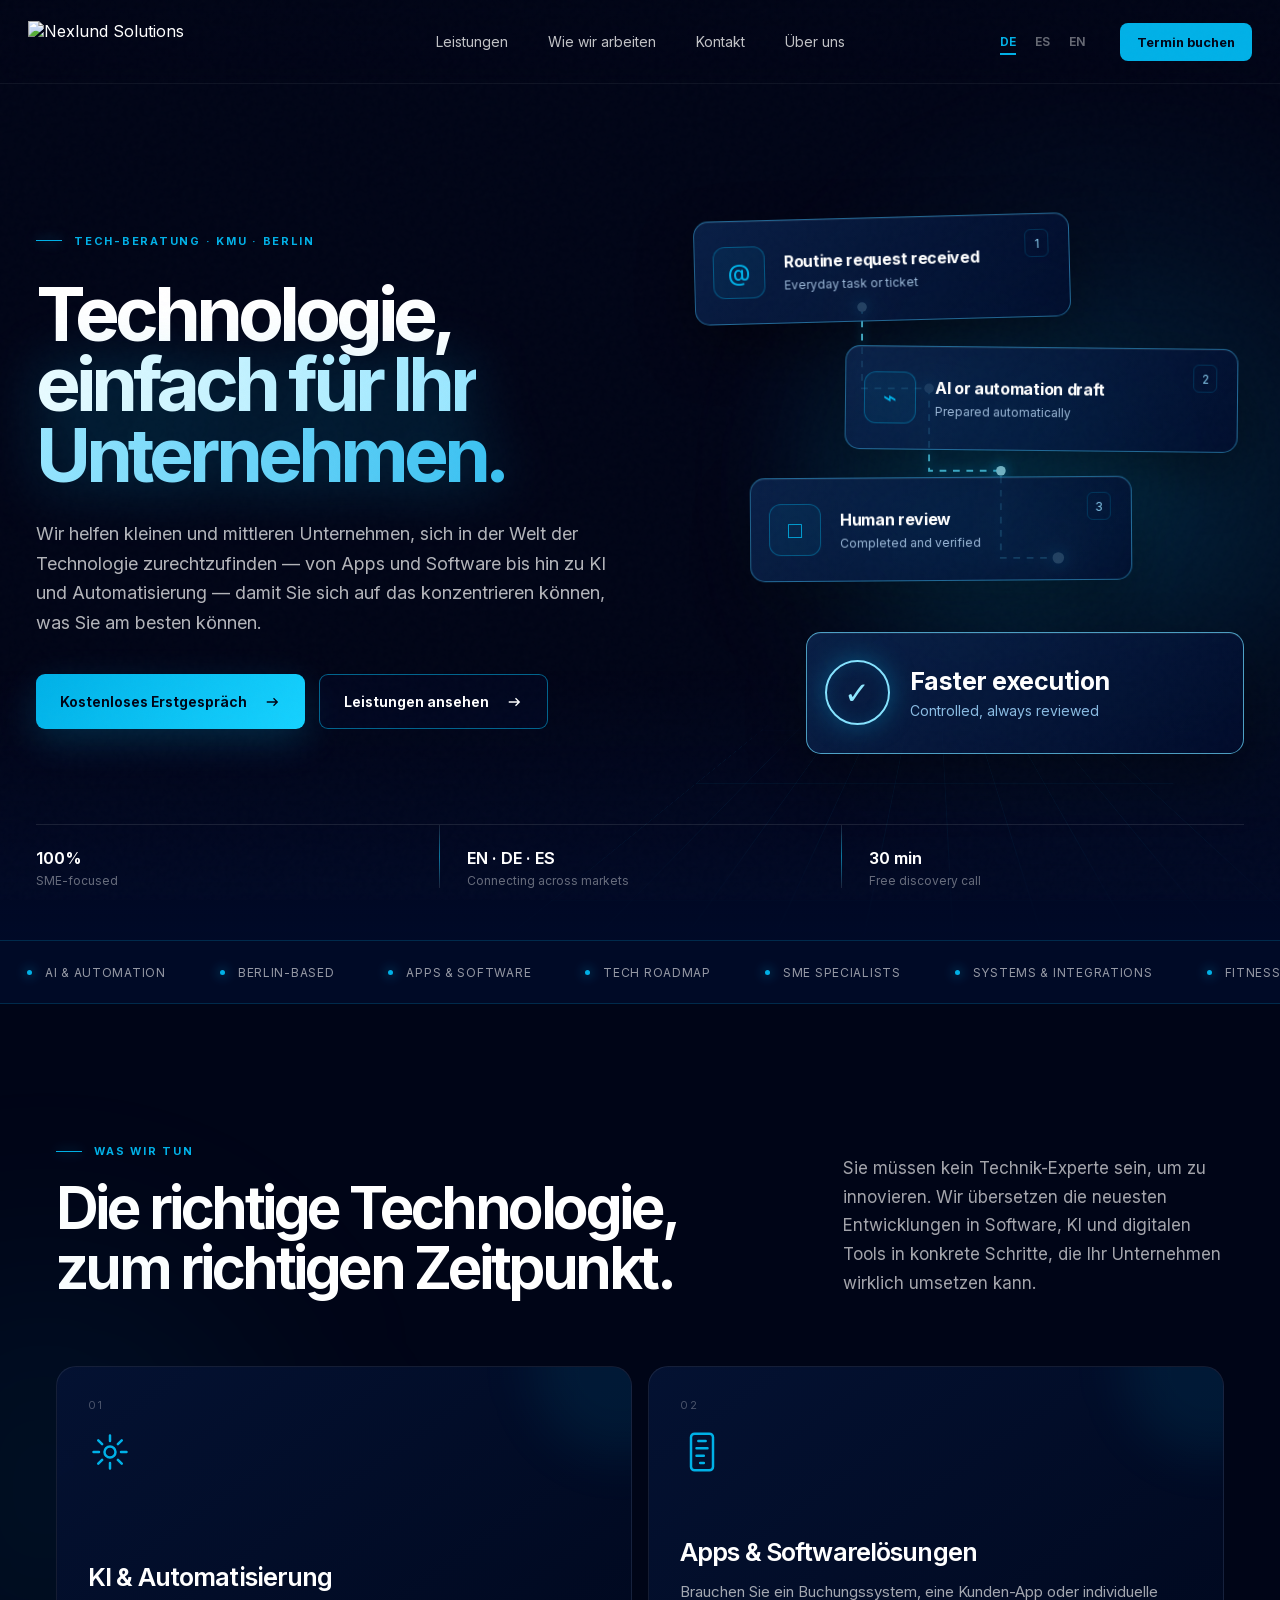
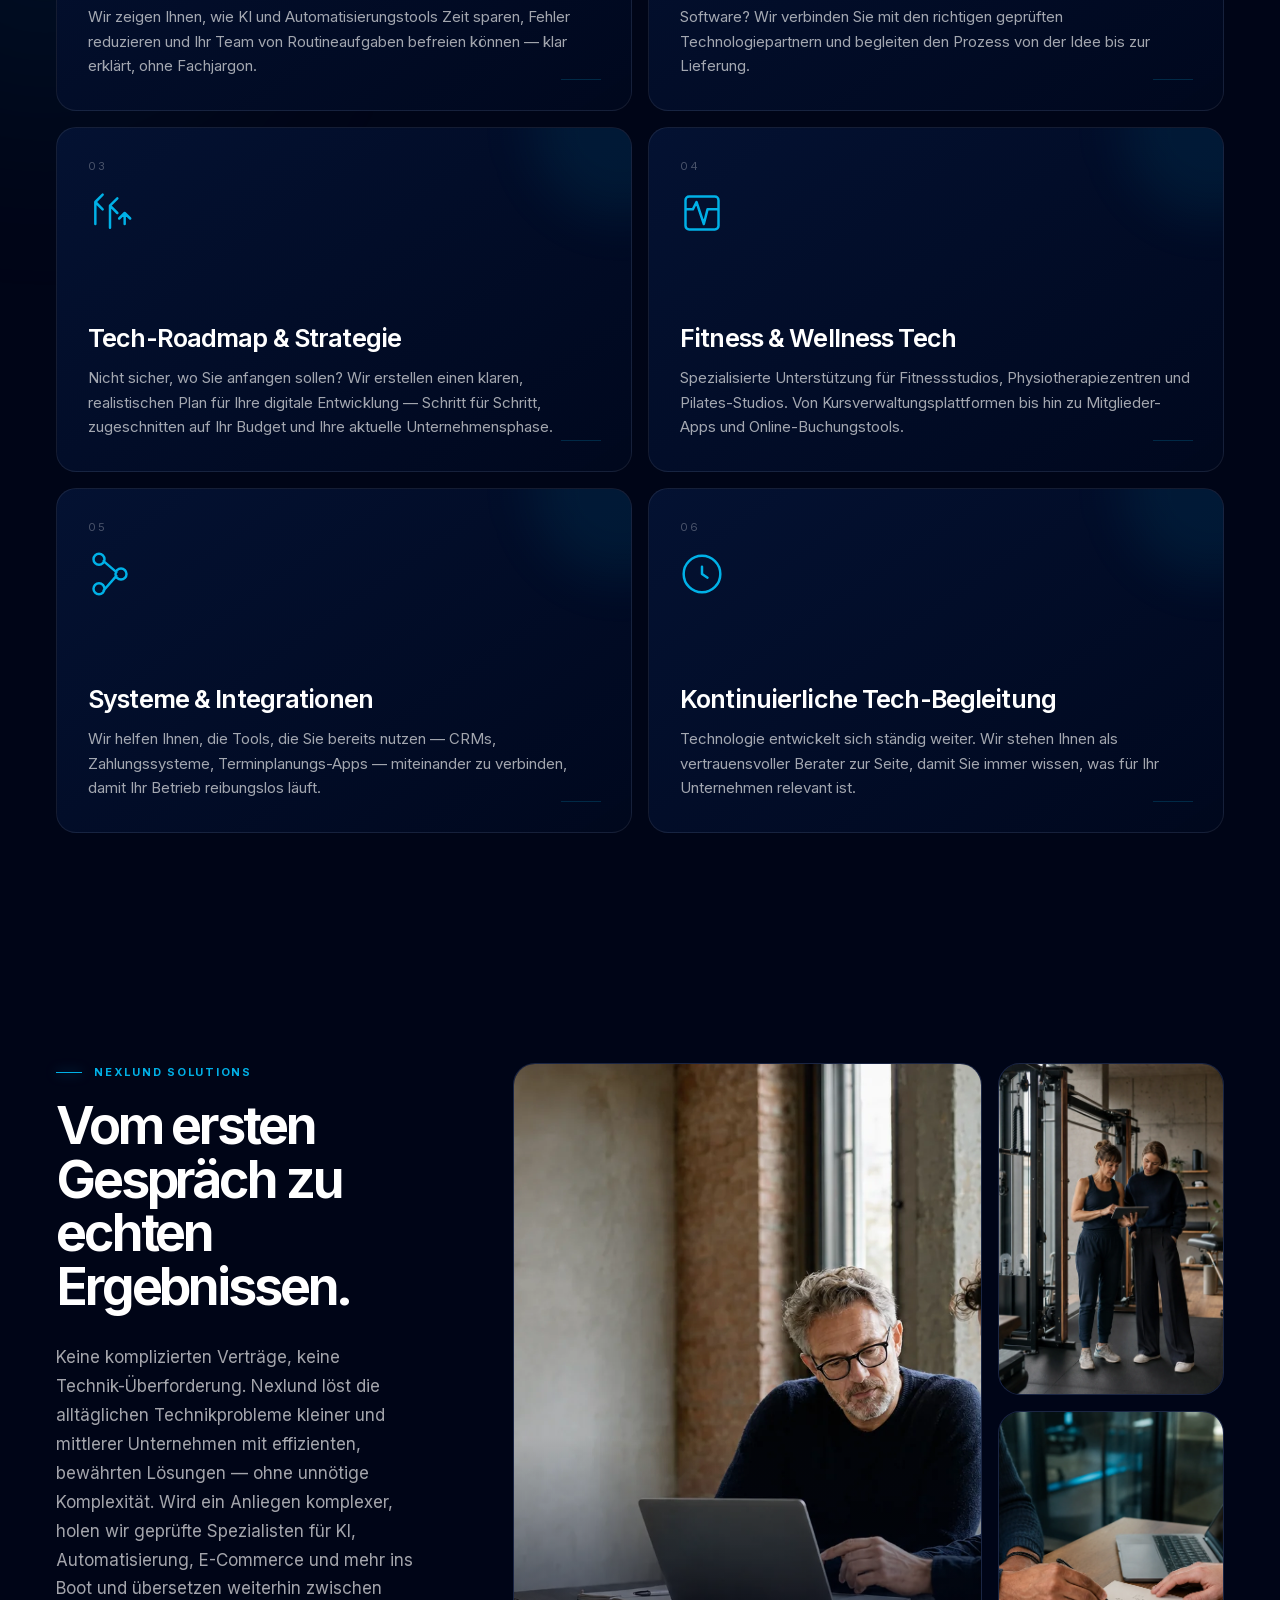
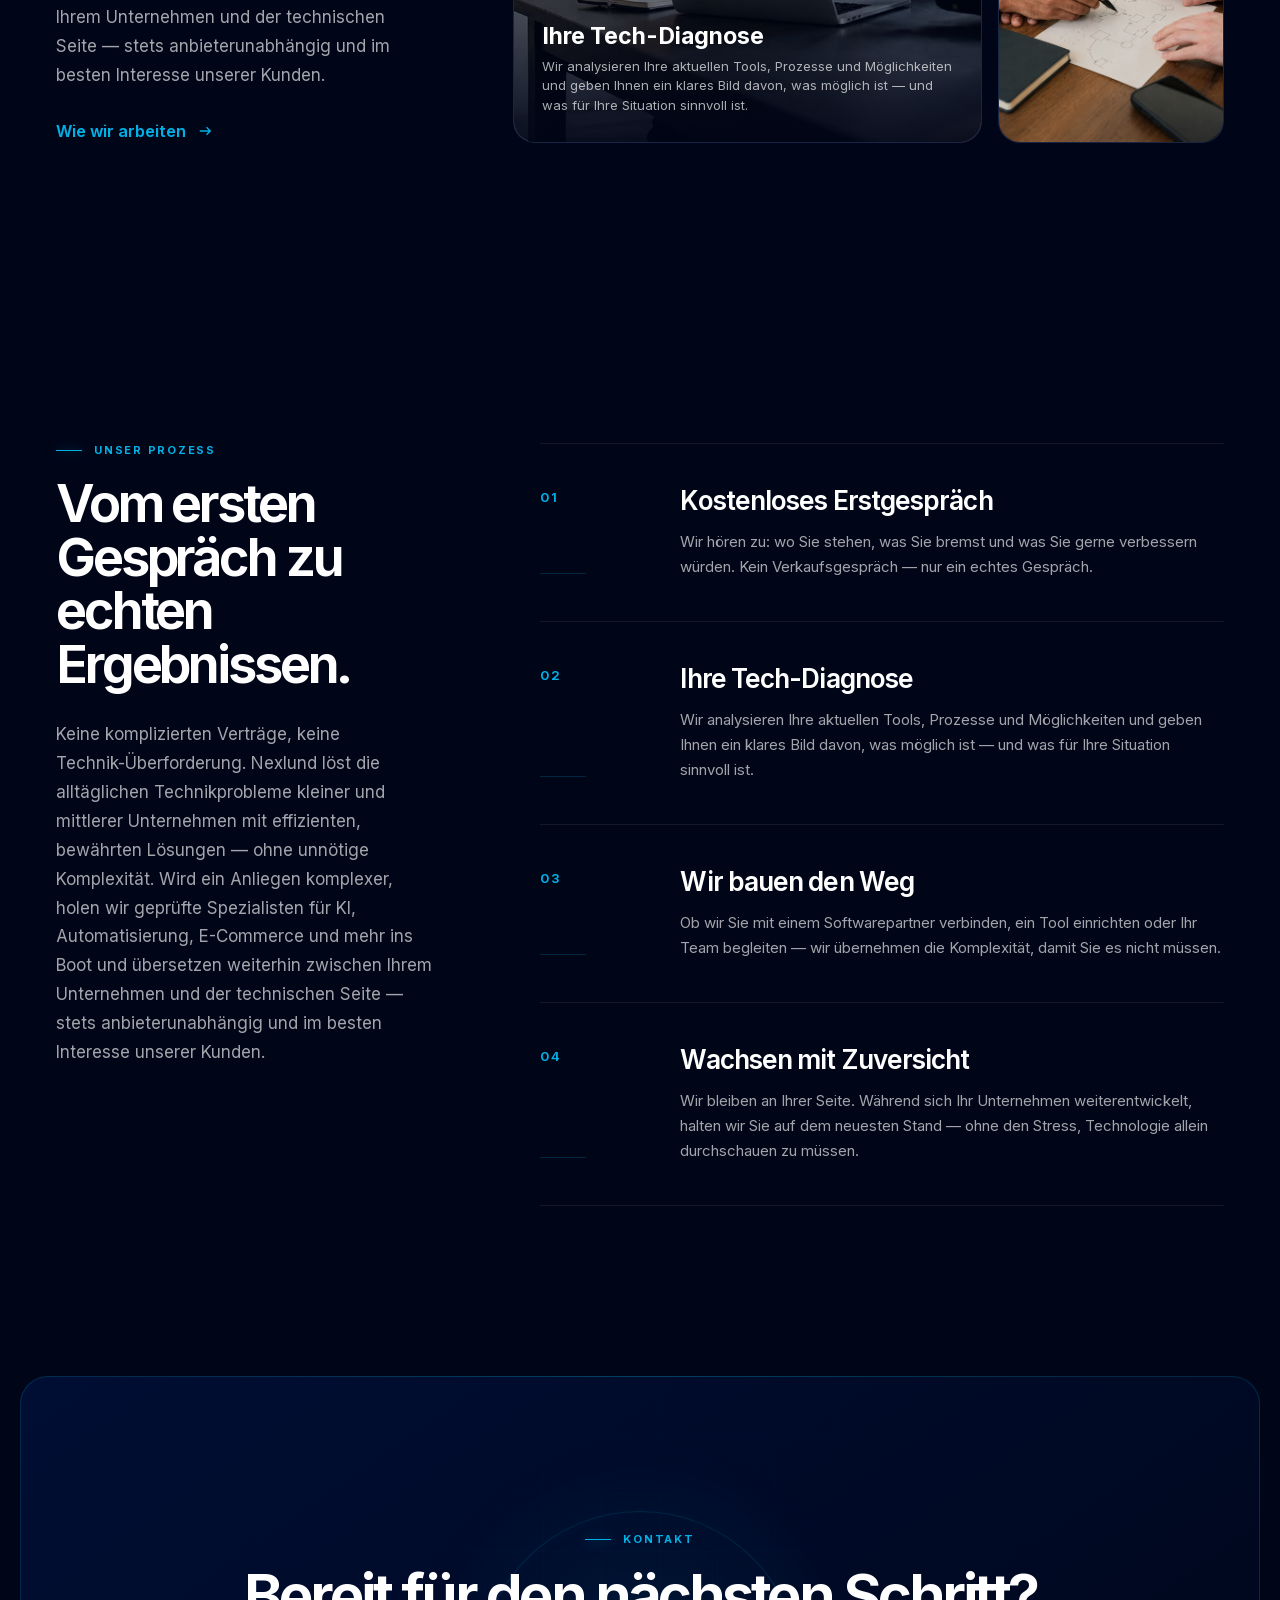
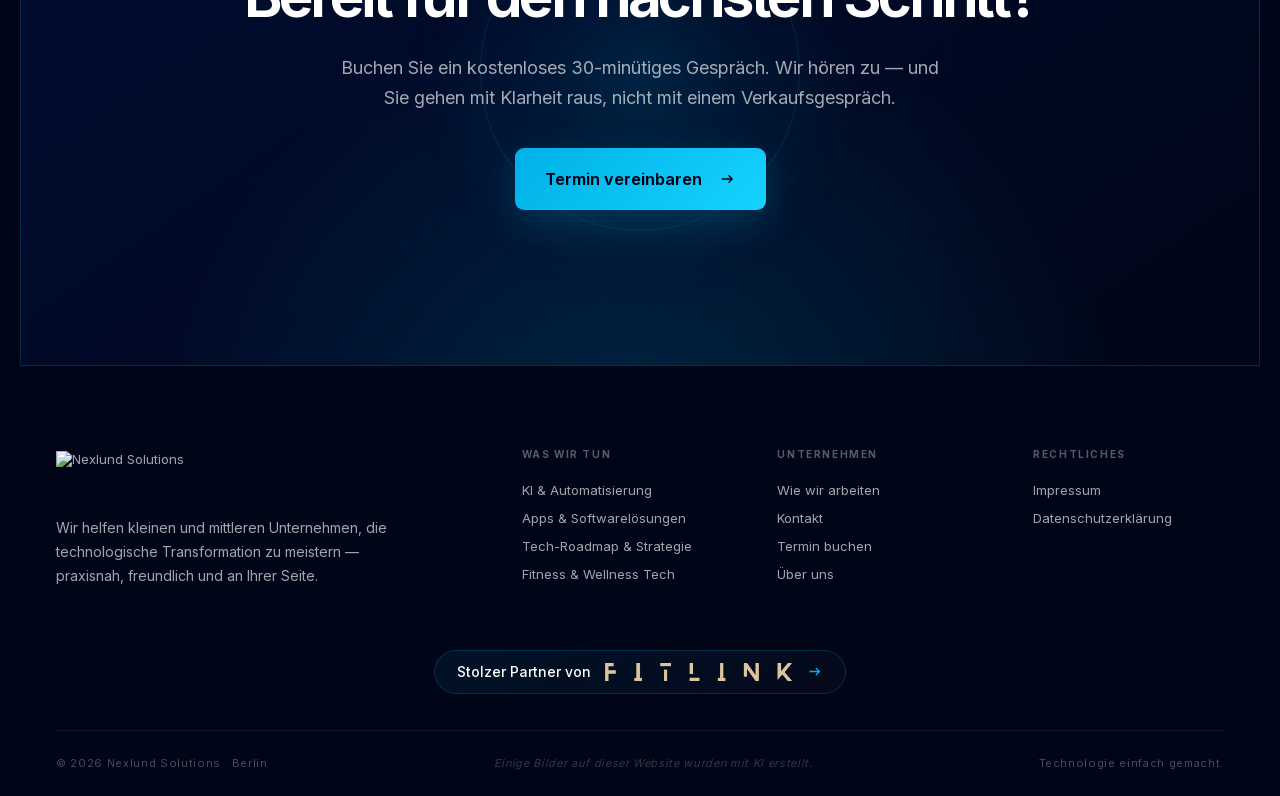
==== commit ac013d3e: "Repasar los textos en alemán e inglés - Los títulos de sección vuelven a la primera persona del sing" ====
--- a/index.html
+++ b/index.html
@@ -25,8 +25,8 @@
     <link rel="icon" href="/Images/Logo%20Nexlund.png" type="image/png" />
     <link rel="apple-touch-icon" href="/Images/Logo%20Nexlund.png" />
     <link rel="preload" href="/assets/fonts/inter-latin.woff2" as="font" type="font/woff2" crossorigin />
-    <link rel="stylesheet" href="/assets/site.css?v=4" />
-    <script type="module" src="/assets/site.js?v=4"></script>
+    <link rel="stylesheet" href="/assets/site.css?v=5" />
+    <script type="module" src="/assets/site.js?v=5"></script>
     <script type="application/ld+json">{"@context": "https://schema.org", "@graph": [{"@type": ["Organization", "ProfessionalService"], "@id": "https://nexlund.tech/#organization", "name": "Nexlund Solutions", "url": "https://nexlund.tech/", "logo": "https://nexlund.tech/Images/Logo%20Nexlund.png", "image": "https://nexlund.tech/Images/Logo%20Nexlund.png", "description": "Nexlund Solutions ist eine Technologieberatung in Berlin für kleine und mittlere Unternehmen: KI, Automatisierung, Apps und Software.", "email": "contact@nexlund.tech", "telephone": "+4915159457741", "vatID": "DE463036894", "areaServed": ["DE", "EU"], "availableLanguage": ["de", "es", "en"], "address": {"@type": "PostalAddress", "streetAddress": "Agricolastraße 25", "postalCode": "10555", "addressLocality": "Berlin", "addressCountry": "DE"}, "founder": {"@id": "https://nexlund.tech/#martin-saldano-krogslund"}}, {"@type": "Person", "@id": "https://nexlund.tech/#martin-saldano-krogslund", "name": "Martin Saldaño Krogslund", "jobTitle": "Gründer von Nexlund Solutions", "url": "https://nexlund.tech/ueber-mich/", "worksFor": {"@id": "https://nexlund.tech/#organization"}, "sameAs": ["https://fitlinkglobal.com"], "image": "https://nexlund.tech/assets/martin-saldano-krogslund.jpg"}, {"@type": "WebSite", "@id": "https://nexlund.tech/#website", "url": "https://nexlund.tech/", "name": "Nexlund Solutions", "inLanguage": "de", "publisher": {"@id": "https://nexlund.tech/#organization"}}]}</script>
   </head>
   <body>
